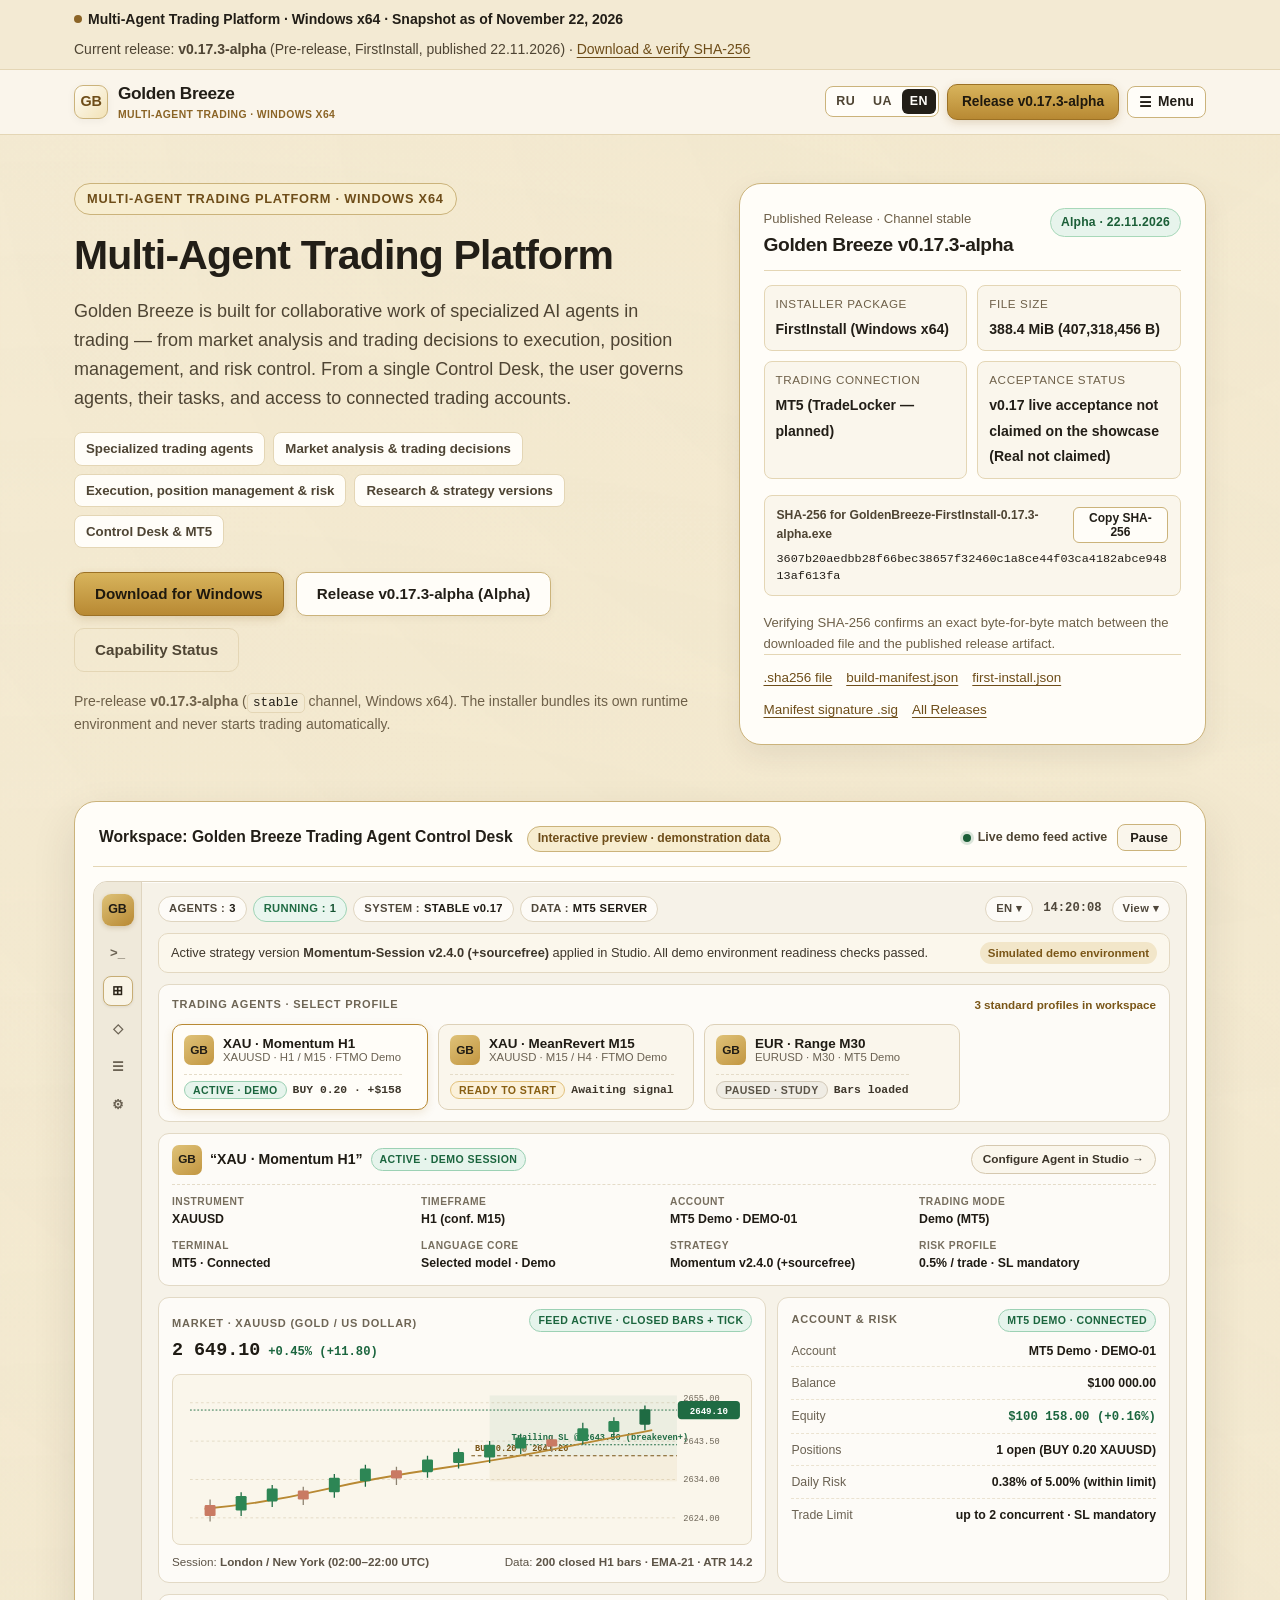
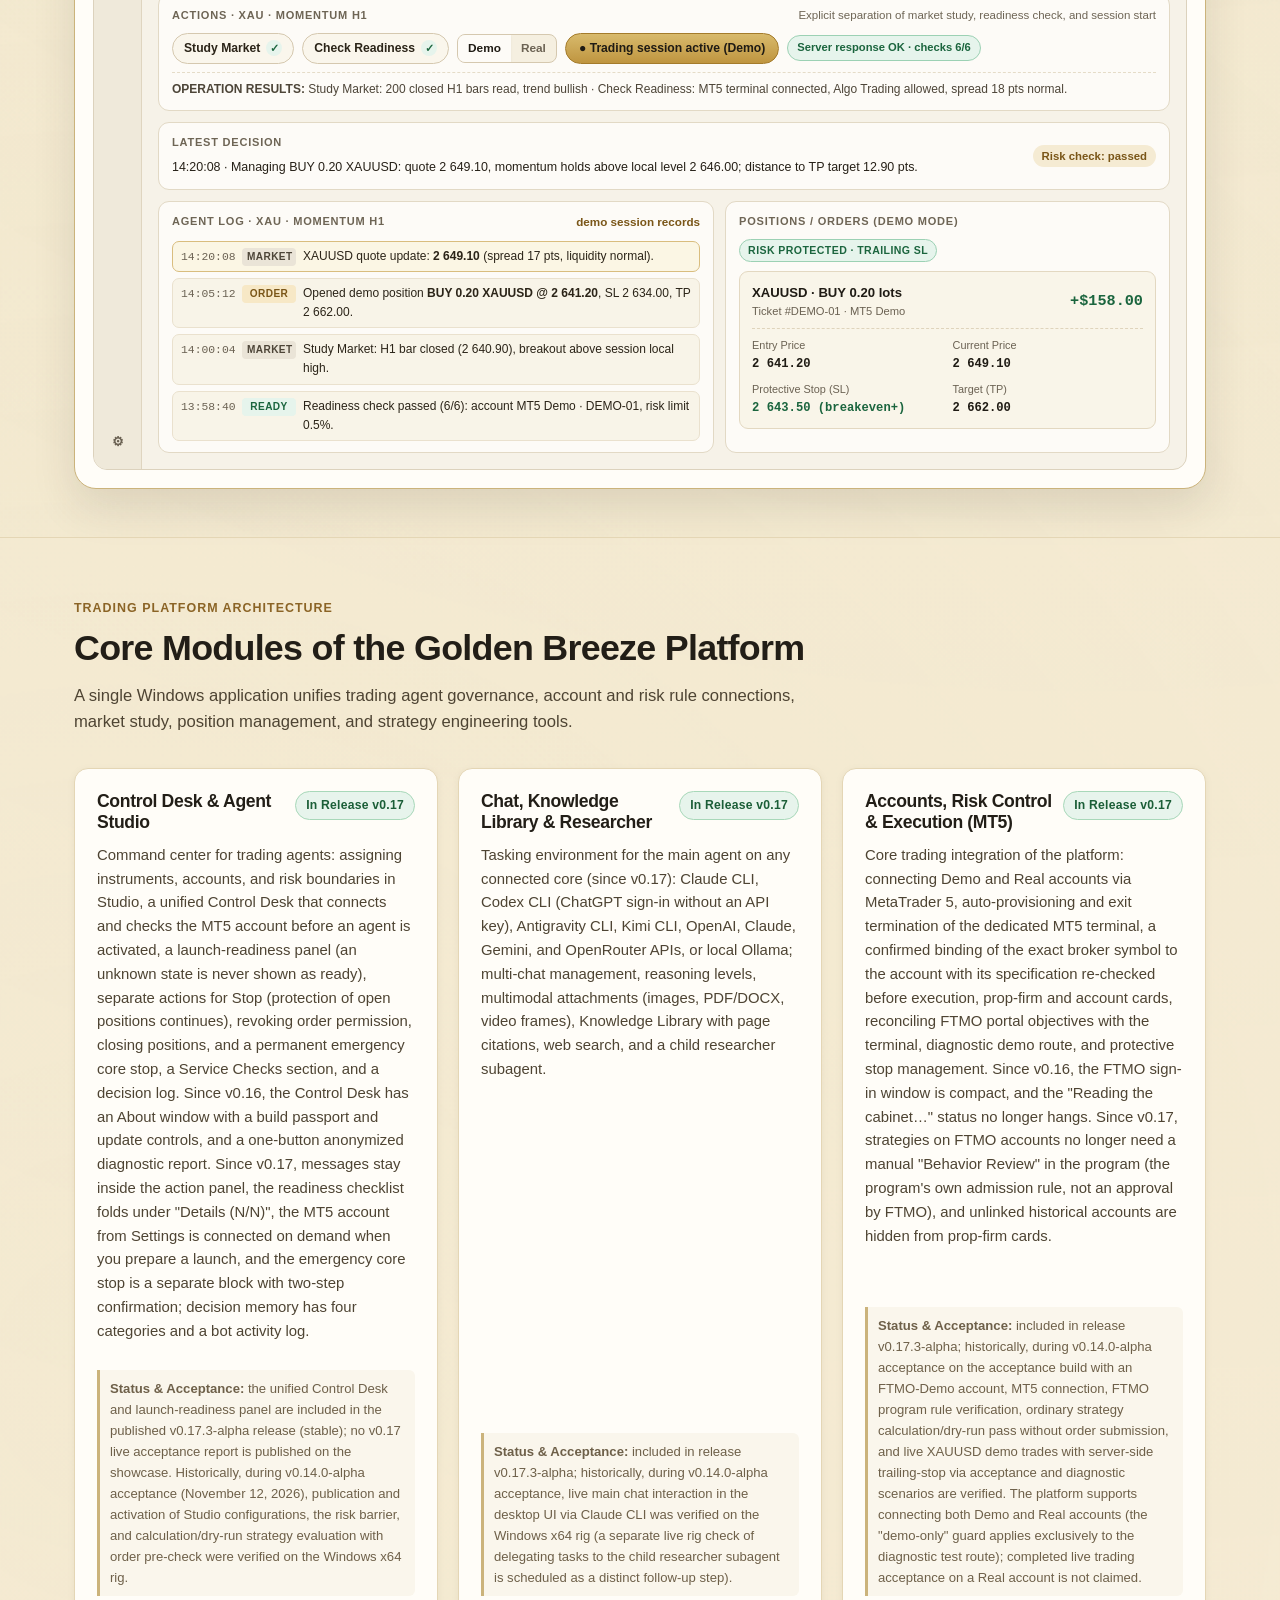
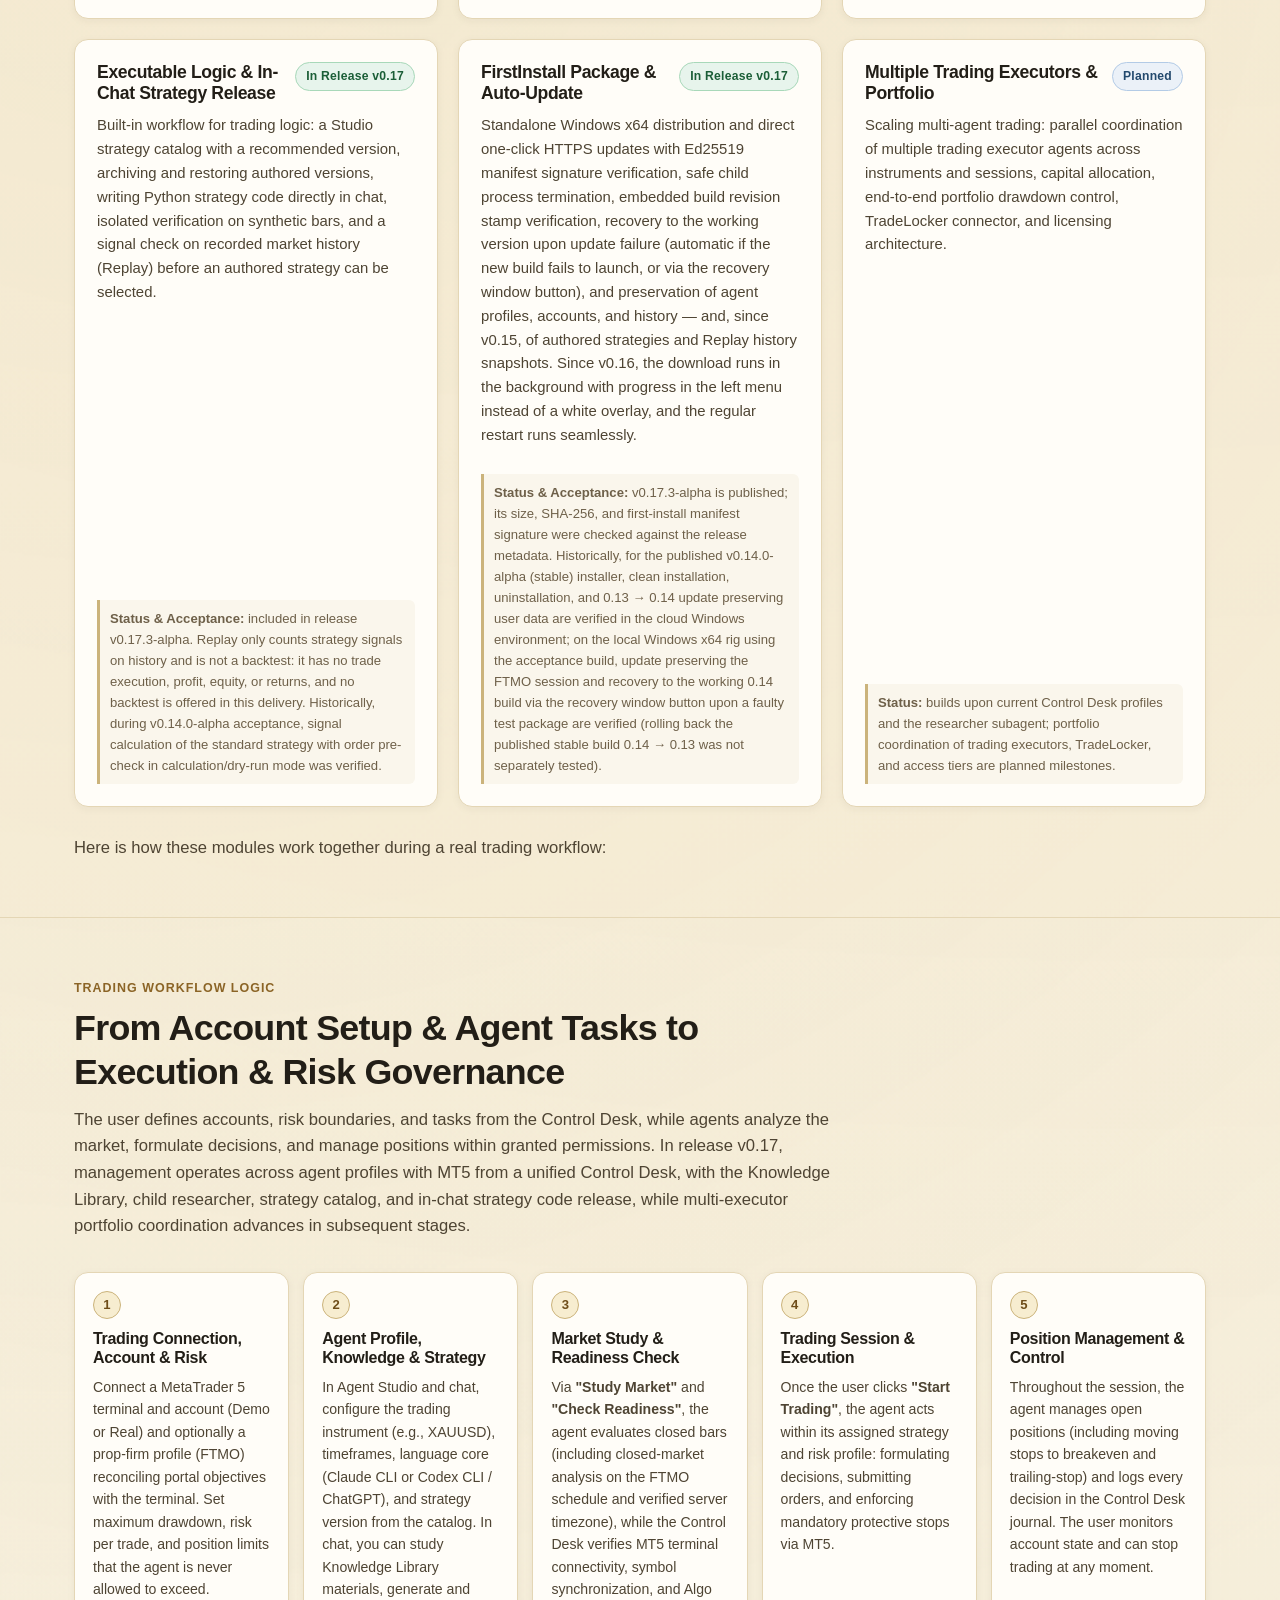
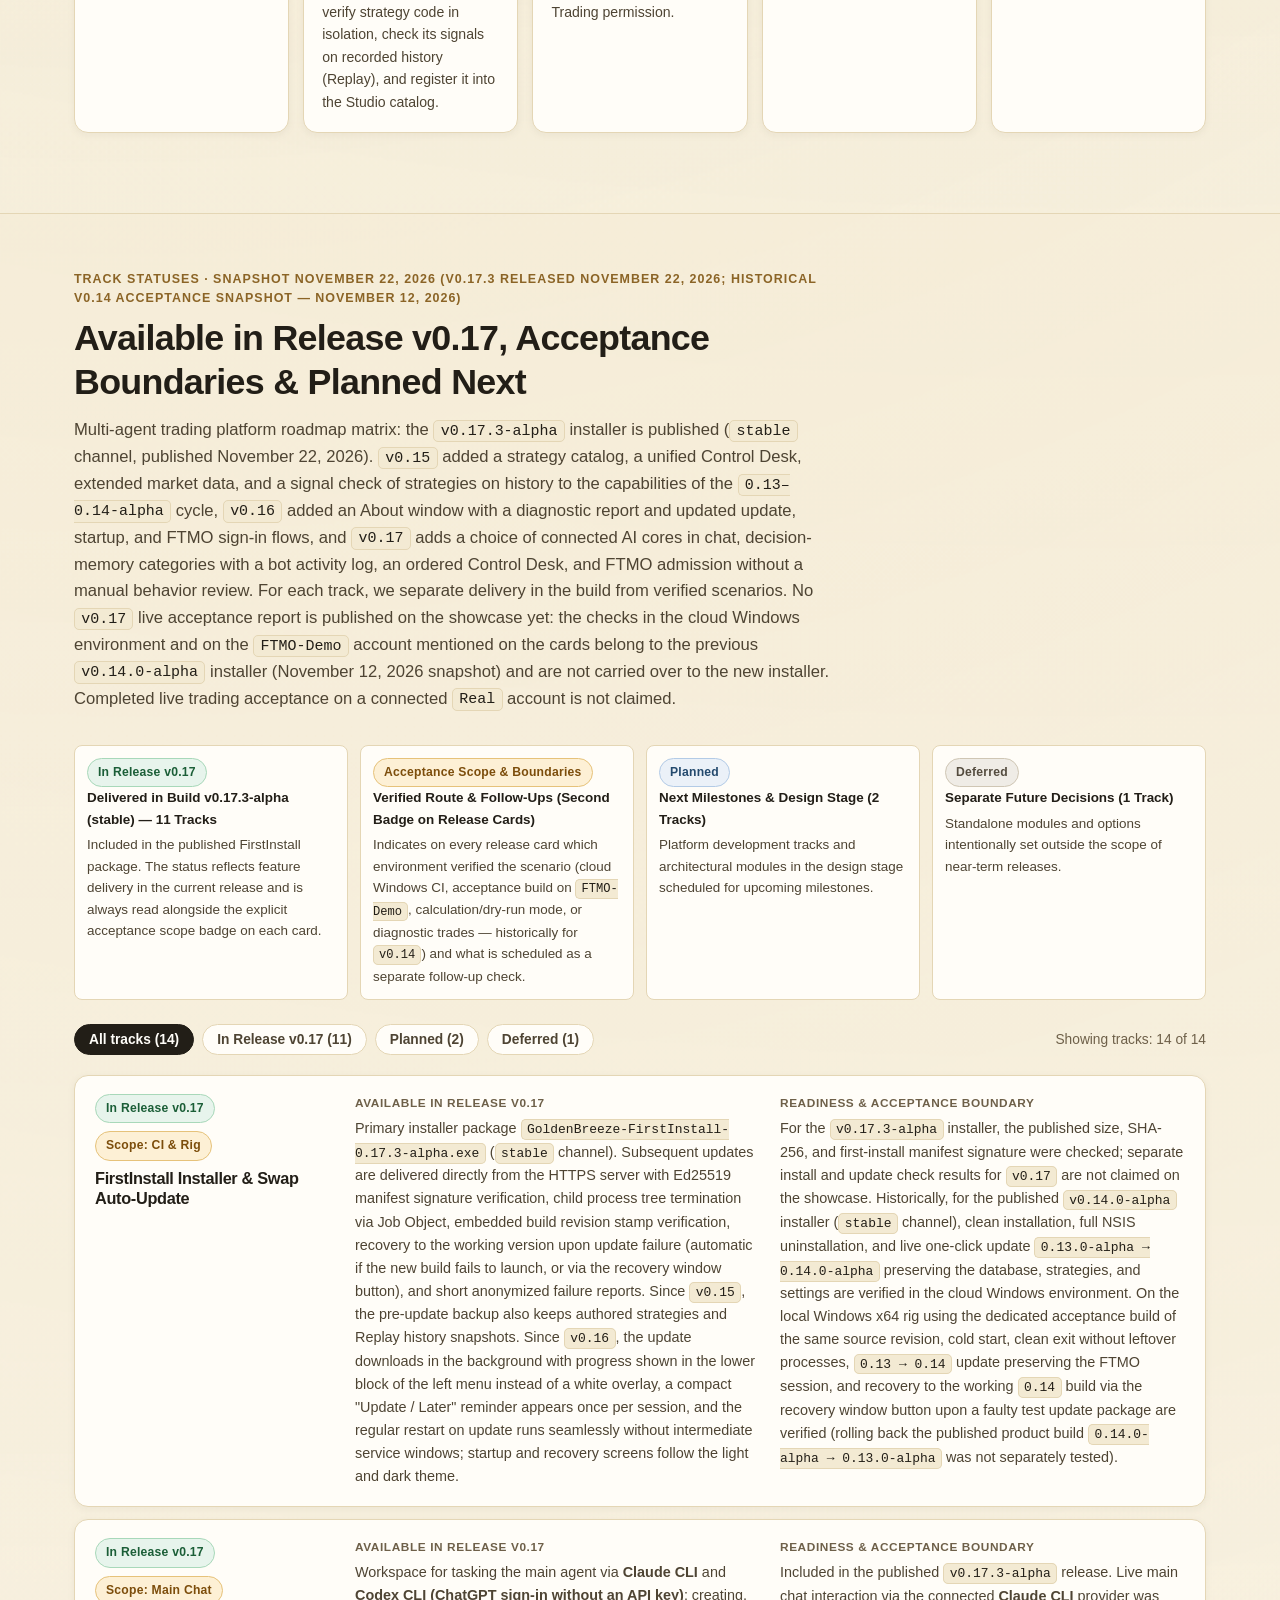
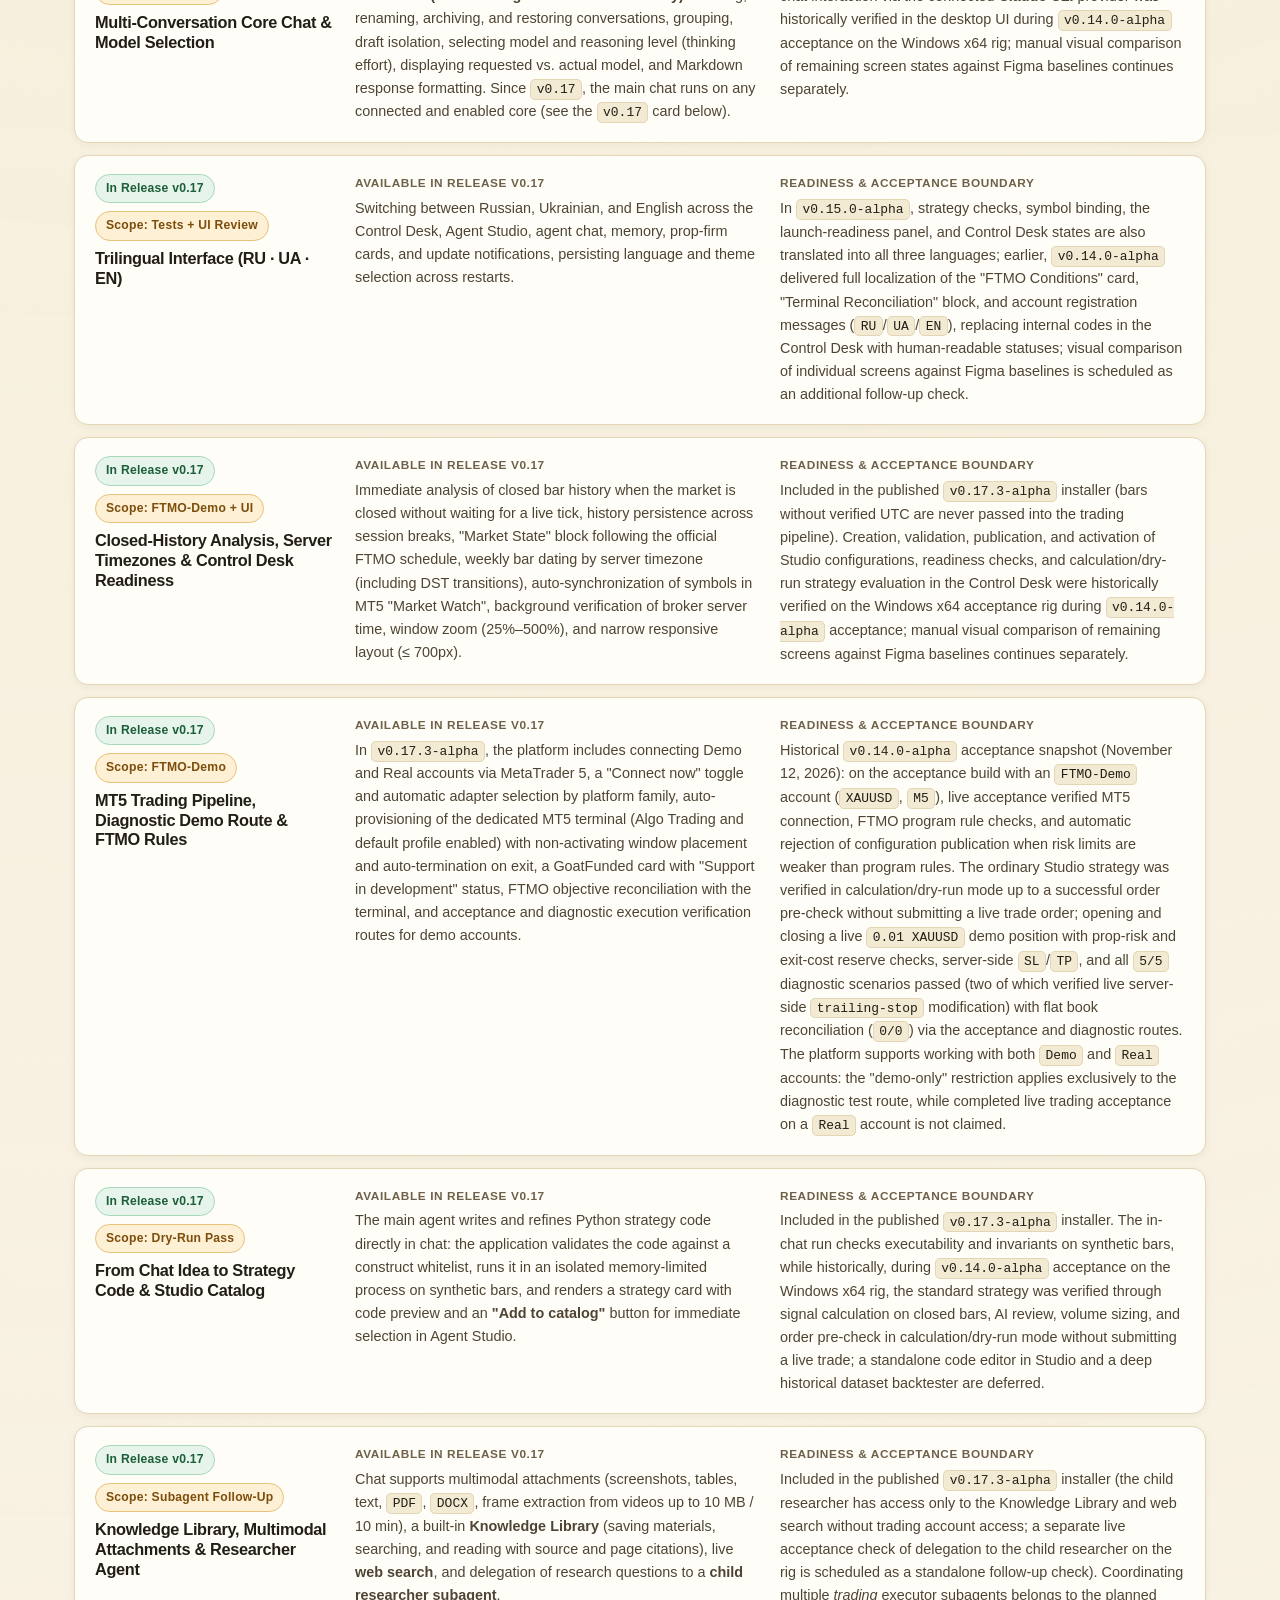
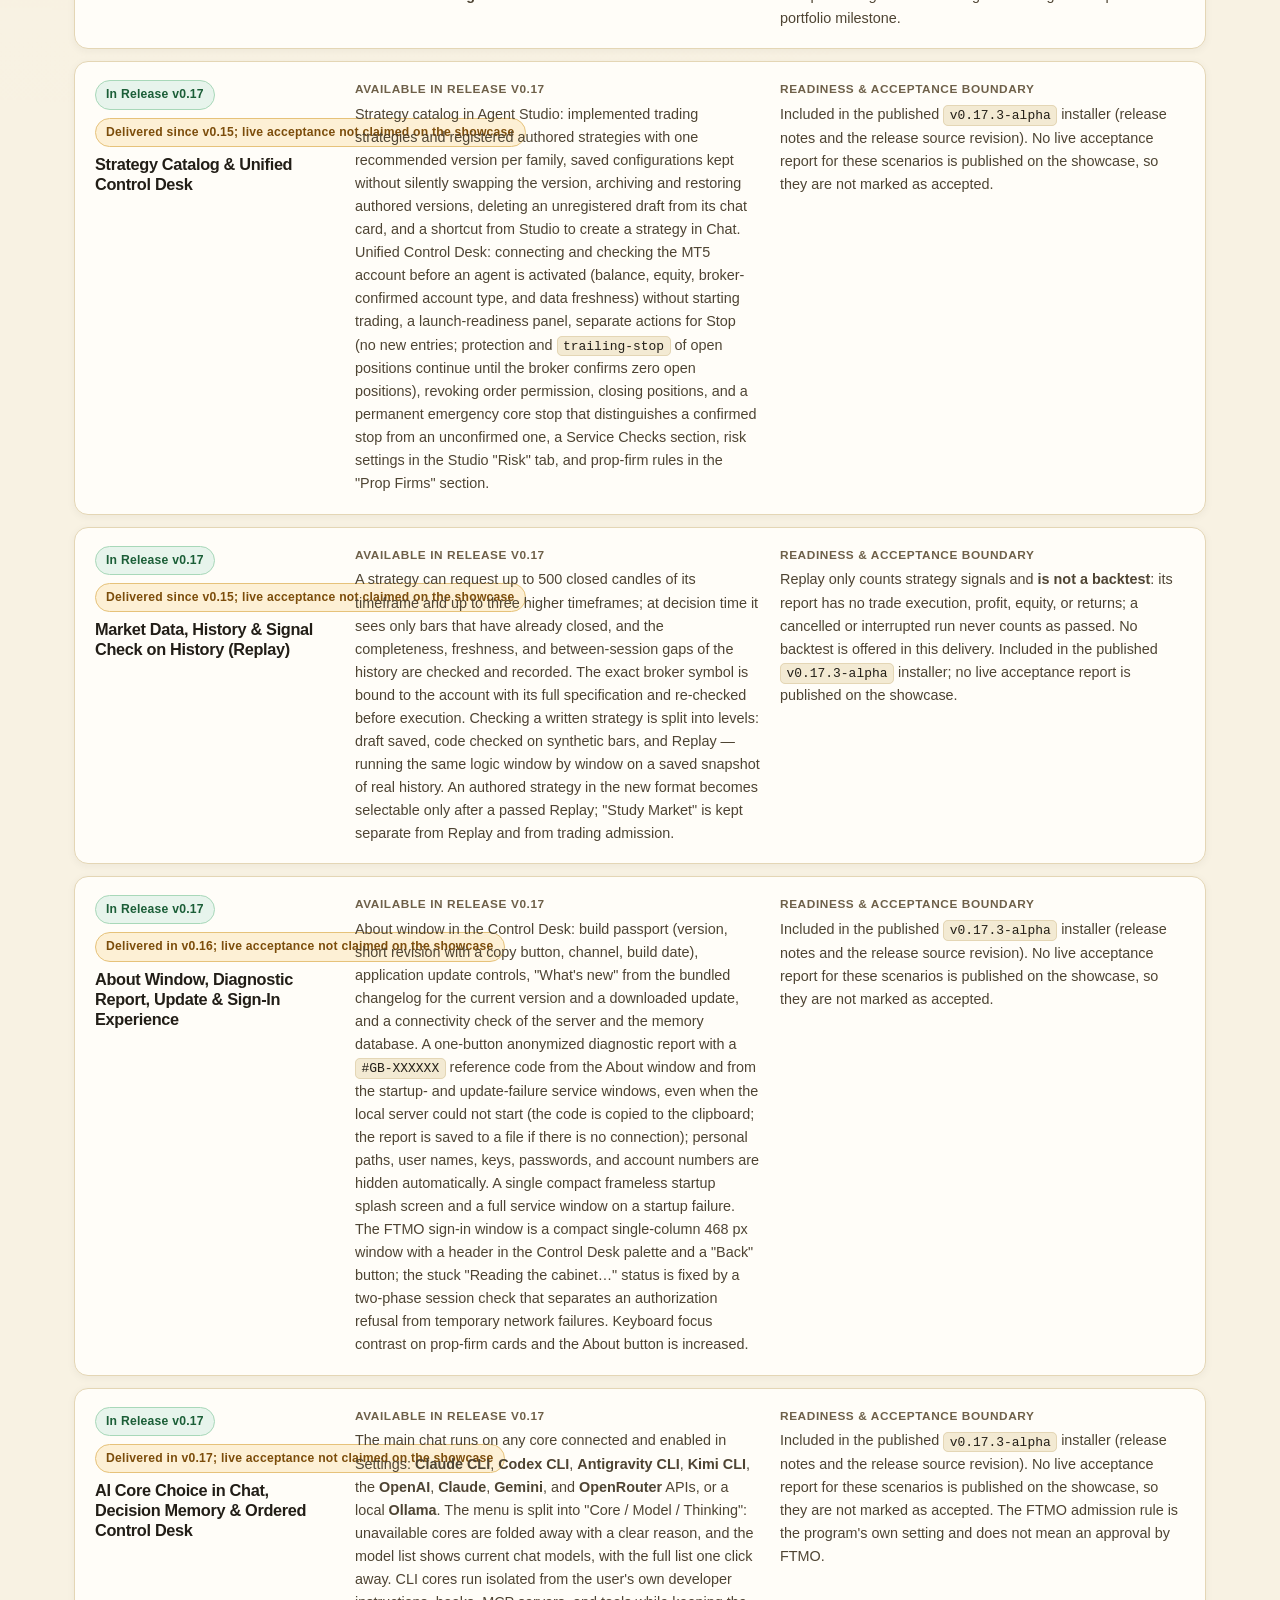
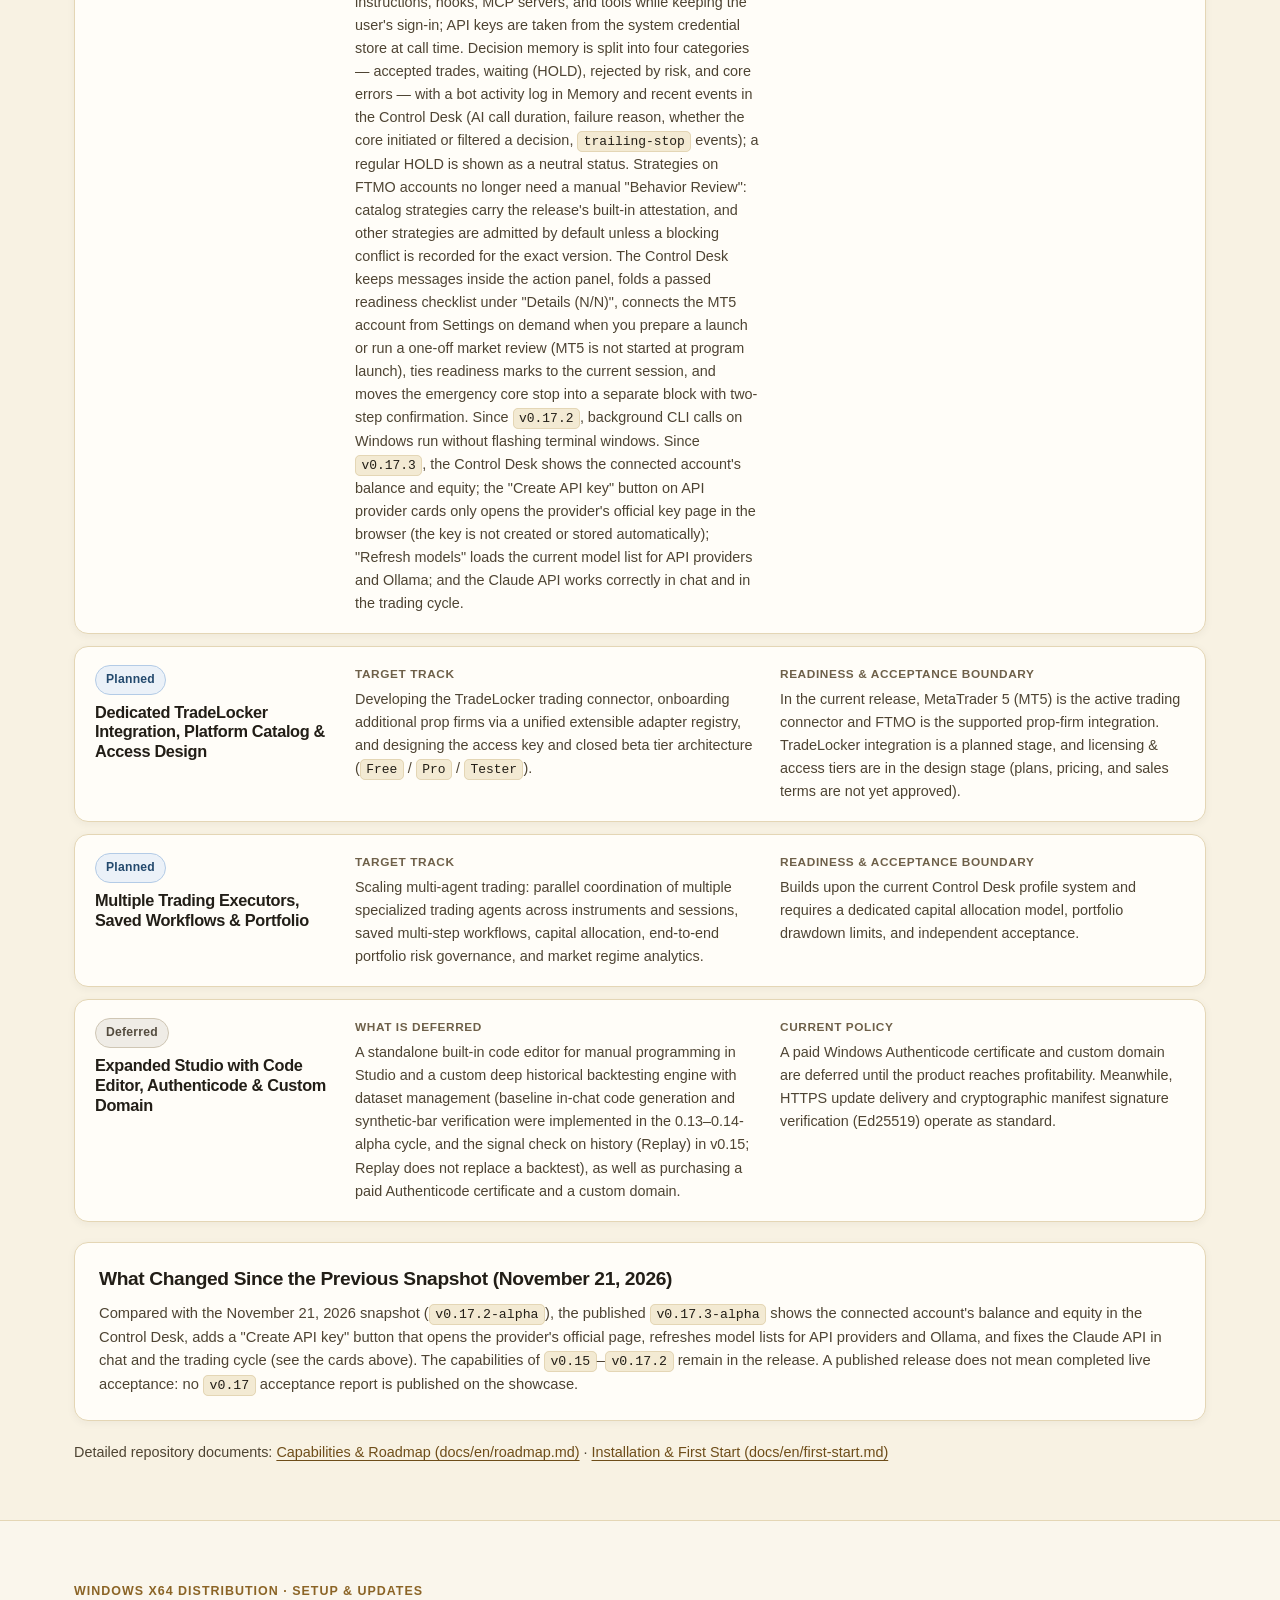
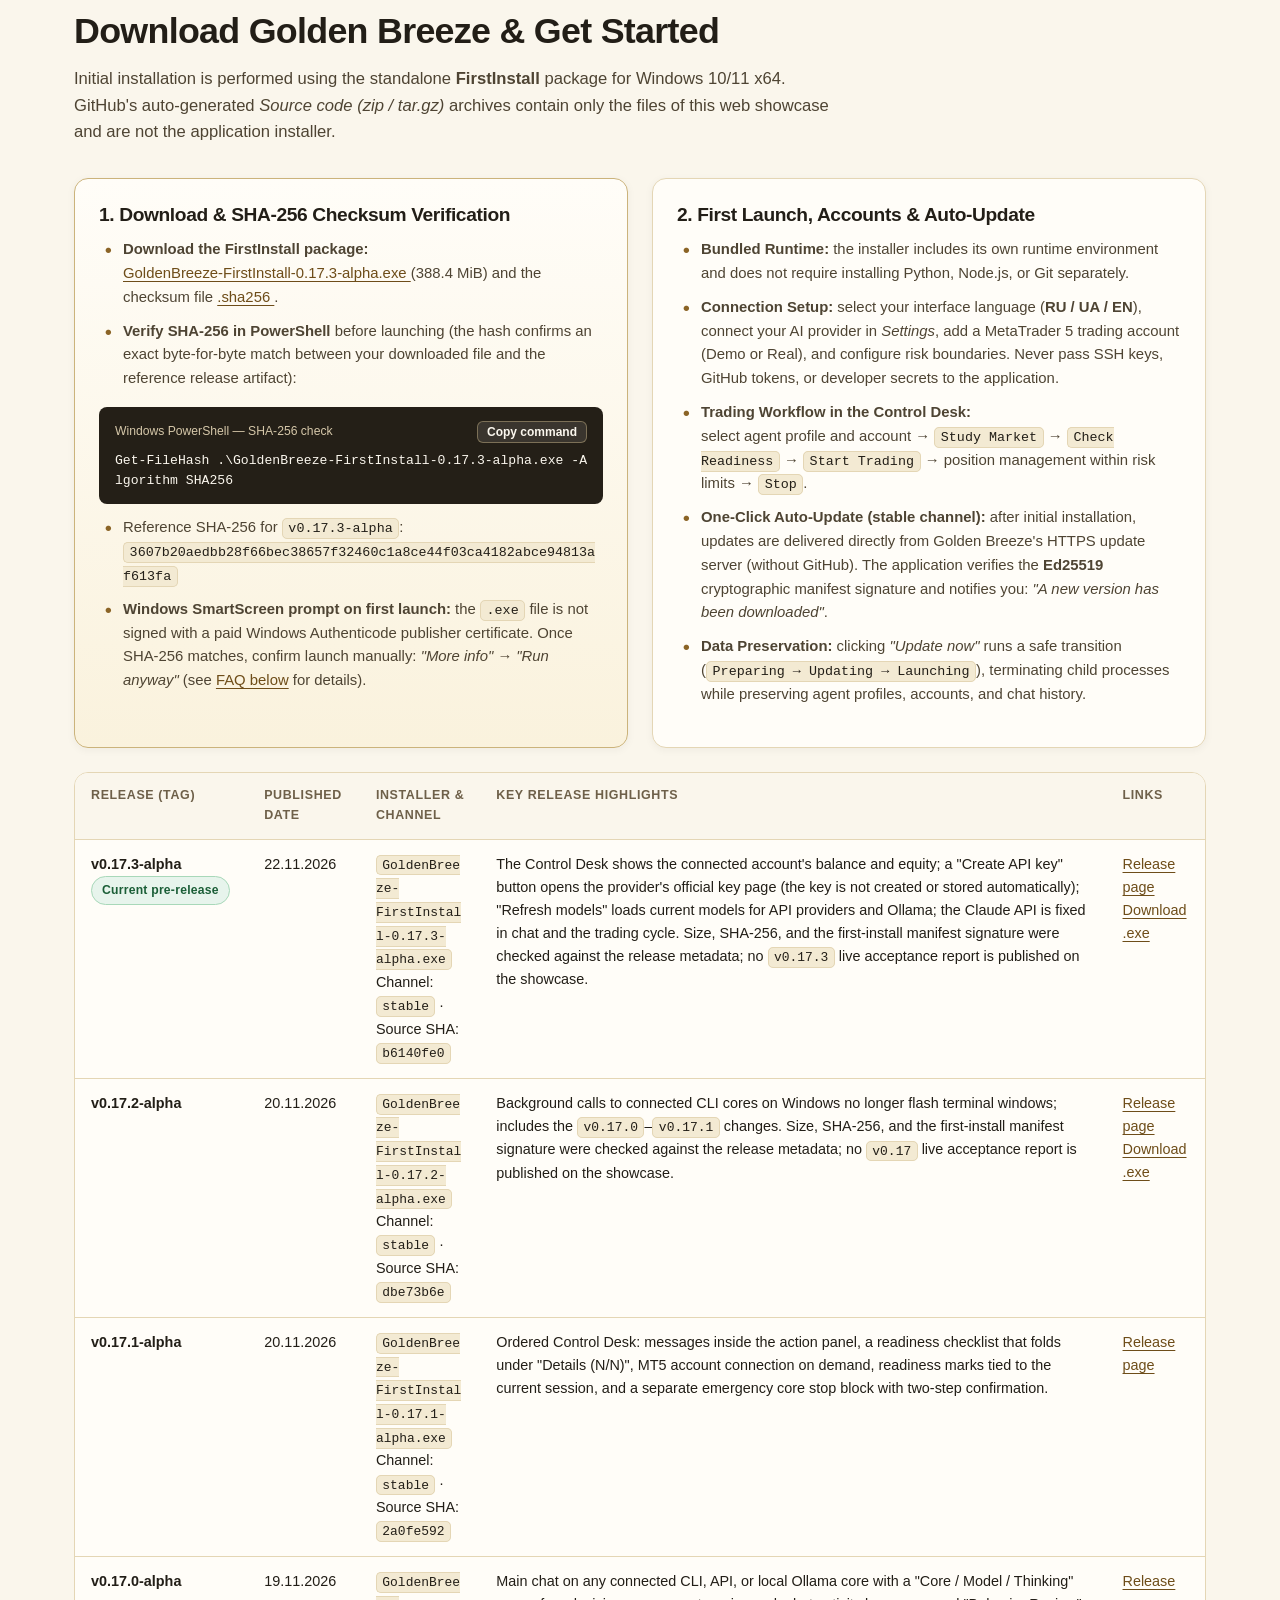
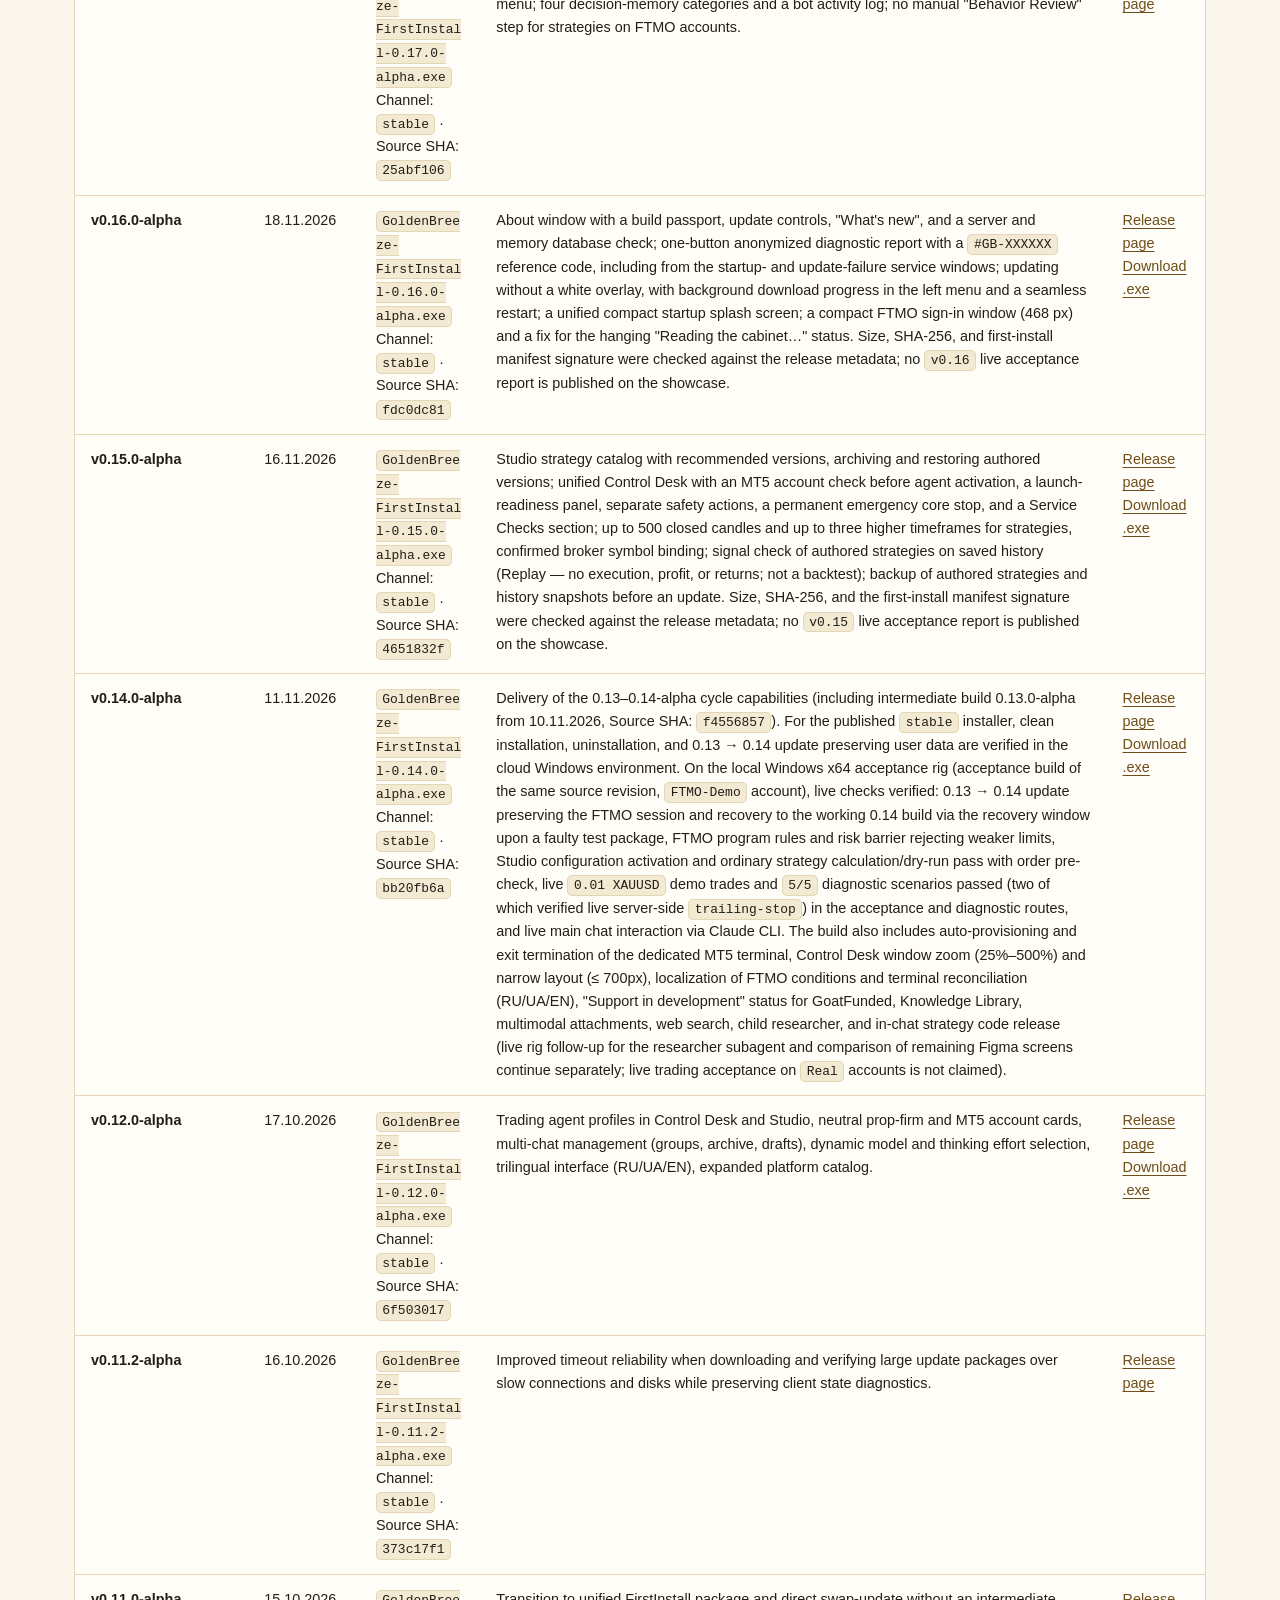
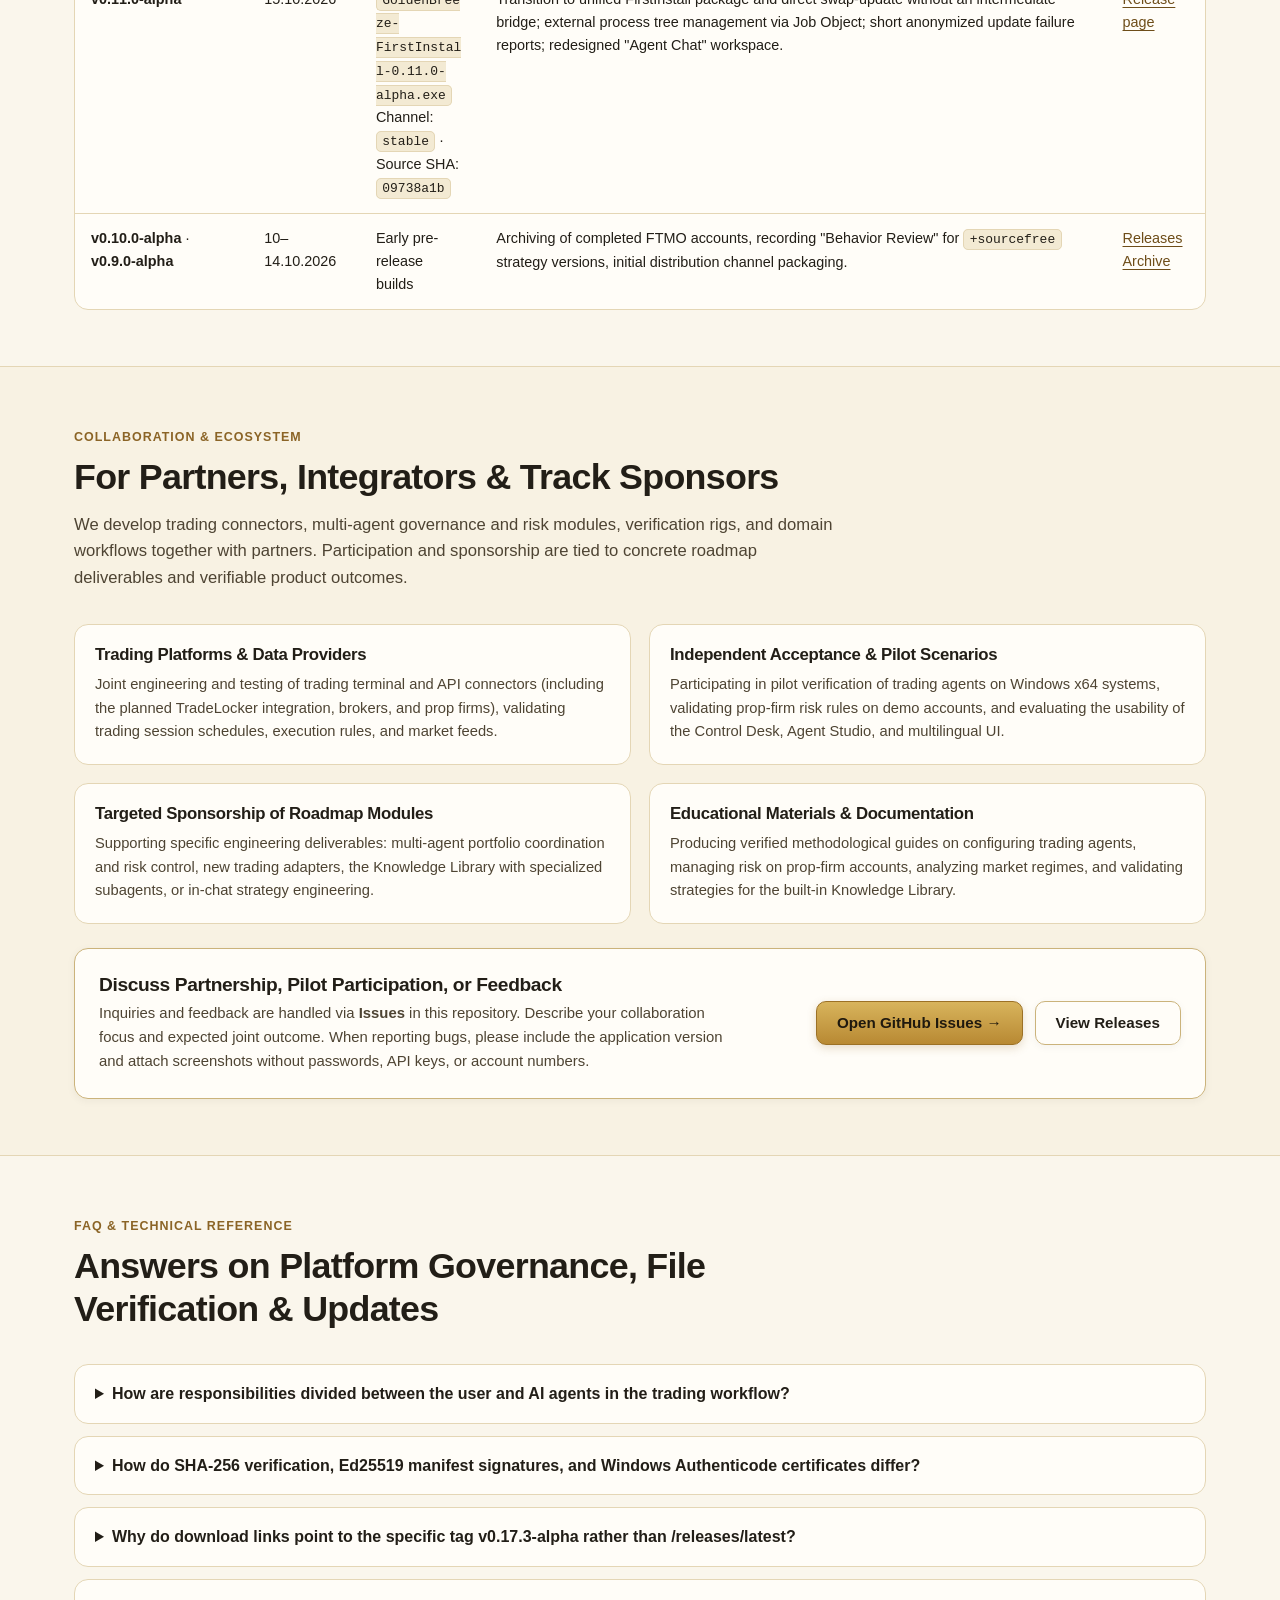
==== docs/en/index.html @ 80eae827 "docs: update multilingual showcase for v0.17.3-alpha Refresh installer facts and describe the shippe" ====
<!DOCTYPE html>
<html lang="en">
<head>
  <meta charset="utf-8">
  <meta name="viewport" content="width=device-width, initial-scale=1">
  <title>Golden Breeze — Multi-Agent Trading Platform</title>
  <meta name="description" content="Golden Breeze is a multi-agent trading platform for Windows x64: collaborative work of specialized AI agents from market analysis and trading decisions to execution, position management, and risk control under user governance.">
  <meta name="theme-color" content="#FAF6EC">
  <link rel="canonical" href="https://nikolaykazakovvs-ux.github.io/golden-breeze-releases/en/">
  <link rel="alternate" hreflang="ru" href="https://nikolaykazakovvs-ux.github.io/golden-breeze-releases/">
  <link rel="alternate" hreflang="uk" href="https://nikolaykazakovvs-ux.github.io/golden-breeze-releases/uk/">
  <link rel="alternate" hreflang="en" href="https://nikolaykazakovvs-ux.github.io/golden-breeze-releases/en/">
  <link rel="alternate" hreflang="x-default" href="https://nikolaykazakovvs-ux.github.io/golden-breeze-releases/">
  <link rel="icon" type="image/svg+xml" href="../assets/brand/favicon.svg">
  <link rel="stylesheet" href="../styles.css">
</head>
<body>
  <a class="skip-link" href="#main-content">Skip to main content</a>

  <!-- Current release banner -->
  <div class="access-banner" role="region" aria-label="Current release information">
    <div class="container access-banner__inner">
      <span class="access-banner__badge">
        <span class="access-banner__dot" aria-hidden="true"></span>
        Multi-Agent Trading Platform · Windows x64 · Snapshot as of November 22, 2026
      </span>
      <span>
        Current release: <strong>v0.17.3-alpha</strong> (Pre-release, FirstInstall, published 22.11.2026) · <a href="#download">Download &amp; verify SHA-256</a>
      </span>
    </div>
  </div>

  <!-- Header & Navigation -->
  <header class="site-header">
    <div class="container site-header__inner">
      <a class="brand-logo" href="#top" aria-label="Golden Breeze — back to top">
        <span class="brand-logo__mark" aria-hidden="true">GB</span>
        <span class="brand-logo__text">
          Golden Breeze
          <span class="brand-logo__meta">Multi-Agent Trading · Windows x64</span>
        </span>
      </a>

      <!-- Main section navigation -->
      <nav id="site-nav" class="site-nav" aria-label="Primary navigation">
        <ul class="site-nav__list">
          <li><a class="site-nav__link" href="#capabilities">Capabilities</a></li>
          <li><a class="site-nav__link" href="#user-journey">User Journey</a></li>
          <li><a class="site-nav__link" href="#roadmap">Status &amp; Roadmap</a></li>
          <li><a class="site-nav__link" href="#download">Download &amp; Start</a></li>
          <li><a class="site-nav__link" href="#partners">Partners</a></li>
        </ul>
      </nav>

      <!-- Persistent header actions (always visible outside the collapsible section menu) -->
      <div class="site-header__actions">
        <div class="lang-switch" role="group" aria-label="Page language switcher">
          <a
            class="lang-switch__link"
            href="../"
            lang="ru"
            hreflang="ru"
            aria-label="Switch to Russian version"
            data-lang-switch="ru"
          >RU</a>
          <a
            class="lang-switch__link"
            href="../uk/"
            lang="uk"
            hreflang="uk"
            aria-label="Switch to Ukrainian version"
            data-lang-switch="uk"
          >UA</a>
          <a
            class="lang-switch__link is-active"
            href="./"
            lang="en"
            hreflang="en"
            aria-current="page"
            aria-label="English version (current)"
            data-lang-switch="en"
          >EN</a>
        </div>

        <a
          class="btn btn--primary btn--sm header-release-btn"
          href="https://github.com/nikolaykazakovvs-ux/golden-breeze-releases/releases/tag/v0.17.3-alpha"
          aria-label="Release v0.17.3-alpha"
        >
          <span class="header-release-btn__full">Release v0.17.3-alpha</span>
          <span class="header-release-btn__short" aria-hidden="true">v0.17-alpha</span>
        </a>

        <button
          id="nav-toggle"
          class="nav-toggle"
          type="button"
          aria-expanded="false"
          aria-controls="site-nav"
          aria-label="Toggle section navigation menu"
        >
          <span class="nav-toggle__icon" aria-hidden="true">☰</span>
          <span class="nav-toggle__text">Menu</span>
        </button>
      </div>
    </div>
  </header>

  <main id="main-content">
    <!-- HERO -->
    <section id="top" class="hero" aria-labelledby="hero-title">
      <div class="container hero__grid">
        <div>
          <div class="hero__eyebrow">Multi-Agent Trading Platform · Windows x64</div>
          <h1 id="hero-title" class="hero__title">
            Multi-Agent Trading Platform
          </h1>
          <p class="hero__lead">
            Golden Breeze is built for collaborative work of specialized AI agents in trading — from market analysis and trading decisions to execution, position management, and risk control. From a single Control Desk, the user governs agents, their tasks, and access to connected trading accounts.
          </p>

          <div class="hero__Chips" aria-label="Key platform characteristics">
            <span class="chip">Specialized trading agents</span>
            <span class="chip">Market analysis &amp; trading decisions</span>
            <span class="chip">Execution, position management &amp; risk</span>
            <span class="chip">Research &amp; strategy versions</span>
            <span class="chip">Control Desk &amp; MT5</span>
          </div>

          <div class="hero__actions">
            <a
              class="btn btn--primary"
              href="https://github.com/nikolaykazakovvs-ux/golden-breeze-releases/releases/download/v0.17.3-alpha/GoldenBreeze-FirstInstall-0.17.3-alpha.exe"
            >
              Download for Windows
            </a>
            <a
              class="btn btn--secondary"
              href="https://github.com/nikolaykazakovvs-ux/golden-breeze-releases/releases/tag/v0.17.3-alpha"
            >
              Release v0.17.3-alpha (Alpha)
            </a>
            <a class="btn btn--ghost" href="#roadmap">
              Capability Status
            </a>
          </div>

          <p class="hero__note">
            Pre-release <strong>v0.17.3-alpha</strong> (<code>stable</code> channel, Windows x64). The installer bundles its own runtime environment and never starts trading automatically.
          </p>
        </div>

        <!-- Published release card -->
        <aside class="release-card" aria-labelledby="release-card-heading">
          <div class="release-card__header">
            <div>
              <p class="release-card__meta">Published Release · Channel stable</p>
              <h2 id="release-card-heading" class="release-card__title">Golden Breeze v0.17.3-alpha</h2>
            </div>
            <span class="badge badge--released">Alpha · 22.11.2026</span>
          </div>

          <div class="release-card__specs">
            <div class="spec-box">
              <span class="spec-box__label">Installer Package</span>
              <span class="spec-box__value">FirstInstall (Windows x64)</span>
            </div>
            <div class="spec-box">
              <span class="spec-box__label">File Size</span>
              <span class="spec-box__value">388.4 MiB (407,318,456 B)</span>
            </div>
            <div class="spec-box">
              <span class="spec-box__label">Trading Connection</span>
              <span class="spec-box__value">MT5 (TradeLocker — planned)</span>
            </div>
            <div class="spec-box">
              <span class="spec-box__label">Acceptance Status</span>
              <span class="spec-box__value">v0.17 live acceptance not claimed on the showcase (Real not claimed)</span>
            </div>
          </div>

          <div class="hash-box">
            <div class="hash-box__header">
              <span class="hash-box__label">SHA-256 for GoldenBreeze-FirstInstall-0.17.3-alpha.exe</span>
              <button class="copy-btn" type="button" data-copy-target="hero-sha256">
                Copy SHA-256
              </button>
            </div>
            <code id="hero-sha256" class="hash-box__code">3607b20aedbb28f66bec38657f32460c1a8ce44f03ca4182abce94813af613fa</code>
          </div>

          <p class="release-card__meta">
            Verifying SHA-256 confirms an exact byte-for-byte match between the downloaded file and the published release artifact.
          </p>

          <div class="release-card__links">
            <a href="https://github.com/nikolaykazakovvs-ux/golden-breeze-releases/releases/download/v0.17.3-alpha/GoldenBreeze-FirstInstall-0.17.3-alpha.exe.sha256">.sha256 file</a>
            <a href="https://github.com/nikolaykazakovvs-ux/golden-breeze-releases/releases/download/v0.17.3-alpha/build-manifest.json">build-manifest.json</a>
            <a href="https://github.com/nikolaykazakovvs-ux/golden-breeze-releases/releases/download/v0.17.3-alpha/first-install.json">first-install.json</a>
            <a href="https://github.com/nikolaykazakovvs-ux/golden-breeze-releases/releases/download/v0.17.3-alpha/first-install.json.sig">Manifest signature .sig</a>
            <a href="https://github.com/nikolaykazakovvs-ux/golden-breeze-releases/releases">All Releases</a>
          </div>
        </aside>
      </div>
    </section>

    <!-- UI SHOWCASE (INTERACTIVE CONTROL DESK PREVIEW WITH DEMO DATA) -->
    <section class="showcase" aria-labelledby="showcase-heading">
      <div class="container">
        <div class="showcase__frame">
          <div class="showcase__topbar">
            <div class="showcase__title-group">
              <div id="showcase-heading" class="showcase__title">
                <span>Workspace: Golden Breeze Trading Agent Control Desk</span>
              </div>
              <span class="showcase__caption-tag">
                Interactive preview · demonstration data
              </span>
            </div>
            <div class="showcase__controls">
              <span id="pult-anim-status" class="pult-demo__live-indicator" aria-live="polite">
                <span class="pult-demo__live-dot" aria-hidden="true"></span>
                <span id="pult-anim-status-text">Live demo feed active</span>
              </span>
              <button
                id="pult-anim-toggle"
                class="pult-demo__ctrl-btn"
                type="button"
                aria-pressed="false"
                aria-label="Pause or play the Control Desk demonstration animation"
              >
                Pause
              </button>
            </div>
          </div>

          <!-- Native Control Desk composition -->
          <div class="pult-demo" role="region" aria-label="Golden Breeze Control Desk demonstration layout">
            <!-- Left narrow navigation rail -->
            <aside class="pult-demo__rail" aria-hidden="true">
              <div class="pult-demo__rail-top">
                <div class="pult-demo__gb-logo">GB</div>
                <div class="pult-demo__rail-btn" title="Agent Chat">&gt;_</div>
                <div class="pult-demo__rail-btn pult-demo__rail-btn--active" title="Control Desk">⊞</div>
                <div class="pult-demo__rail-btn" title="Agent Studio">◇</div>
                <div class="pult-demo__rail-btn" title="Strategy Catalog">☰</div>
                <div class="pult-demo__rail-btn" title="Rules &amp; Accounts">⚙</div>
              </div>
              <div class="pult-demo__rail-bottom">
                <div class="pult-demo__rail-btn" title="Settings">⚙</div>
              </div>
            </aside>

            <!-- Main Control Desk canvas -->
            <div class="pult-demo__canvas">
              <!-- Top system status bar -->
              <div class="pult-demo__sysbar">
                <div class="pult-demo__sys-pills">
                  <span class="pult-sys-pill">AGENTS : <strong>3</strong></span>
                  <span class="pult-sys-pill pult-sys-pill--ok">RUNNING : <strong id="pult-sys-running">1</strong></span>
                  <span class="pult-sys-pill">SYSTEM : <strong>STABLE v0.17</strong></span>
                  <span class="pult-sys-pill">DATA : <strong>MT5 SERVER</strong></span>
                </div>
                <div class="pult-demo__sys-right">
                  <span class="pult-sys-pill">EN ▾</span>
                  <span id="pult-demo-clock" class="pult-demo__clock">14:20:05</span>
                  <span class="pult-sys-pill">View ▾</span>
                </div>
              </div>

              <!-- Active strategy notice bar -->
              <div class="pult-demo__notice-bar">
                <span id="pult-studio-banner">
                  Active strategy version <strong>Momentum-Session v2.4.0 (+sourcefree)</strong> applied in Studio. All demo environment readiness checks passed.
                </span>
                <span class="pult-demo__notice-meta">Simulated demo environment</span>
              </div>

              <!-- TRADING AGENTS block -->
              <div class="pult-demo__section-box">
                <div class="pult-demo__section-head">
                  <span class="pult-demo__section-label">TRADING AGENTS · SELECT PROFILE</span>
                  <span class="pult-demo__section-hint">3 standard profiles in workspace</span>
                </div>
                <div class="pult-demo__agents-grid" role="tablist" aria-label="Demonstration trading agent profiles">
                  <!-- Profile Card 1 -->
                  <button
                    type="button"
                    role="tab"
                    id="pult-tab-xau-h1"
                    class="pult-agent-card is-selected"
                    data-agent-profile="xau-h1"
                    aria-selected="true"
                  >
                    <div class="pult-agent-card__top">
                      <span class="pult-agent-card__avatar">GB</span>
                      <div class="pult-agent-card__titles">
                        <span class="pult-agent-card__name">XAU · Momentum H1</span>
                        <span class="pult-agent-card__sub">XAUUSD · H1 / M15 · FTMO Demo</span>
                      </div>
                    </div>
                    <div class="pult-agent-card__bottom">
                      <span class="pult-status-tag pult-status-tag--active">ACTIVE · DEMO</span>
                      <span class="pult-agent-card__metric" id="pult-card-metric-xau-h1">BUY 0.20 · +$144</span>
                    </div>
                  </button>

                  <!-- Profile Card 2 -->
                  <button
                    type="button"
                    role="tab"
                    id="pult-tab-xau-m15"
                    class="pult-agent-card"
                    data-agent-profile="xau-m15"
                    aria-selected="false"
                  >
                    <div class="pult-agent-card__top">
                      <span class="pult-agent-card__avatar">GB</span>
                      <div class="pult-agent-card__titles">
                        <span class="pult-agent-card__name">XAU · MeanRevert M15</span>
                        <span class="pult-agent-card__sub">XAUUSD · M15 / H4 · FTMO Demo</span>
                      </div>
                    </div>
                    <div class="pult-agent-card__bottom">
                      <span class="pult-status-tag pult-status-tag--ready">READY TO START</span>
                      <span class="pult-agent-card__metric">Awaiting signal</span>
                    </div>
                  </button>

                  <!-- Profile Card 3 -->
                  <button
                    type="button"
                    role="tab"
                    id="pult-tab-eur-m30"
                    class="pult-agent-card"
                    data-agent-profile="eur-m30"
                    aria-selected="false"
                  >
                    <div class="pult-agent-card__top">
                      <span class="pult-agent-card__avatar">GB</span>
                      <div class="pult-agent-card__titles">
                        <span class="pult-agent-card__name">EUR · Range M30</span>
                        <span class="pult-agent-card__sub">EURUSD · M30 · MT5 Demo</span>
                      </div>
                    </div>
                    <div class="pult-agent-card__bottom">
                      <span class="pult-status-tag pult-status-tag--paused">PAUSED · STUDY</span>
                      <span class="pult-agent-card__metric">Bars loaded</span>
                    </div>
                  </button>
                </div>
              </div>

              <!-- Selected agent passport -->
              <div class="pult-demo__section-box pult-demo__passport">
                <div class="pult-demo__passport-top">
                  <div class="pult-demo__passport-id">
                    <span class="pult-agent-card__avatar">GB</span>
                    <strong id="pult-active-name" class="pult-demo__passport-name">“XAU · Momentum H1”</strong>
                    <span id="pult-active-badge" class="pult-status-tag pult-status-tag--active">ACTIVE · DEMO SESSION</span>
                  </div>
                  <span class="pult-demo__studio-pill">Configure Agent in Studio →</span>
                </div>

                <div class="pult-demo__specs-row">
                  <div class="pult-spec-cell">
                    <span class="pult-spec-cell__label">INSTRUMENT</span>
                    <strong id="pult-spec-symbol" class="pult-spec-cell__val">XAUUSD</strong>
                  </div>
                  <div class="pult-spec-cell">
                    <span class="pult-spec-cell__label">TIMEFRAME</span>
                    <strong id="pult-spec-tf" class="pult-spec-cell__val">H1 (conf. M15)</strong>
                  </div>
                  <div class="pult-spec-cell">
                    <span class="pult-spec-cell__label">ACCOUNT</span>
                    <strong id="pult-spec-account" class="pult-spec-cell__val">MT5 Demo · DEMO-01</strong>
                  </div>
                  <div class="pult-spec-cell">
                    <span class="pult-spec-cell__label">TRADING MODE</span>
                    <strong id="pult-spec-contour" class="pult-spec-cell__val">Demo (MT5)</strong>
                  </div>
                  <div class="pult-spec-cell">
                    <span class="pult-spec-cell__label">TERMINAL</span>
                    <strong id="pult-spec-terminal" class="pult-spec-cell__val">MT5 · Connected</strong>
                  </div>
                  <div class="pult-spec-cell">
                    <span class="pult-spec-cell__label">LANGUAGE CORE</span>
                    <strong id="pult-spec-llm" class="pult-spec-cell__val">Selected model · Demo</strong>
                  </div>
                  <div class="pult-spec-cell">
                    <span class="pult-spec-cell__label">STRATEGY</span>
                    <strong id="pult-spec-strategy" class="pult-spec-cell__val">Momentum v2.4.0 (+sourcefree)</strong>
                  </div>
                  <div class="pult-spec-cell">
                    <span class="pult-spec-cell__label">RISK PROFILE</span>
                    <strong id="pult-spec-risk" class="pult-spec-cell__val">0.5% / trade · SL mandatory</strong>
                  </div>
                </div>
              </div>

              <!-- Middle row: MARKET + ACCOUNT & RISK -->
              <div class="pult-demo__mid-grid">
                <!-- MARKET panel -->
                <div class="pult-demo__section-box pult-demo__market-box">
                  <div class="pult-demo__market-head">
                    <div class="pult-demo__market-title">
                      <span class="pult-demo__section-label" id="pult-market-label">MARKET · XAUUSD (GOLD / US DOLLAR)</span>
                      <div class="pult-demo__quote-row">
                        <strong id="pult-market-price" class="pult-demo__price">2 648.40</strong>
                        <span id="pult-market-delta" class="pult-demo__delta pult-demo__delta--up">+0.42% (+11.10)</span>
                      </div>
                    </div>
                    <span id="pult-market-state" class="pult-status-tag pult-status-tag--active">FEED ACTIVE · CLOSED BARS + TICK</span>
                  </div>

                  <!-- Inline SVG price chart with candlesticks, EMA, entry, and protective stop -->
                  <div class="pult-demo__chart-wrap">
                    <svg
                      id="pult-chart-svg"
                      class="pult-demo__chart-svg"
                      viewBox="0 0 620 176"
                      role="img"
                      aria-label="Demonstration price chart showing closed bars, EMA-21 line, entry level, and protective stop-loss"
                    >
                      <!-- Horizontal grid -->
                      <line x1="12" y1="26" x2="545" y2="26" stroke="#E4DAC4" stroke-dasharray="3 3" />
                      <line x1="12" y1="68" x2="545" y2="68" stroke="#E4DAC4" stroke-dasharray="3 3" />
                      <line x1="12" y1="110" x2="545" y2="110" stroke="#E4DAC4" stroke-dasharray="3 3" />
                      <line x1="12" y1="152" x2="545" y2="152" stroke="#E4DAC4" stroke-dasharray="3 3" />

                      <!-- Take-profit and protective stop bands -->
                      <rect id="pult-chart-tp-band" x="340" y="18" width="205" height="66" fill="rgba(31, 107, 67, 0.06)" />
                      <rect id="pult-chart-sl-band" x="340" y="84" width="205" height="28" fill="rgba(184, 137, 51, 0.08)" />

                      <!-- BUY entry level -->
                      <line id="pult-chart-entry-line" x1="320" y1="84" x2="545" y2="84" stroke="#7A5618" stroke-width="1.2" stroke-dasharray="4 3" />
                      <text id="pult-chart-entry-text" x="324" y="79" fill="#7A5618" font-size="9.5" font-family="Consolas, monospace" font-weight="600">BUY 0.20 @ 2641.20</text>

                      <!-- Protective stop level (Trailing SL) -->
                      <line id="pult-chart-sl-line" x1="360" y1="72" x2="545" y2="72" stroke="#1F6B43" stroke-width="1.2" stroke-dasharray="2 2" />
                      <text id="pult-chart-sl-text" x="364" y="67" fill="#1F6B43" font-size="9.5" font-family="Consolas, monospace" font-weight="600">Trailing SL @ 2643.50 (breakeven+)</text>

                      <!-- Smooth EMA-21 curve -->
                      <path
                        id="pult-chart-ema"
                        d="M 28 142 Q 95 136, 155 122 T 285 98 T 415 76 T 518 56"
                        fill="none"
                        stroke="#B88933"
                        stroke-width="2"
                      />

                      <!-- Candlesticks -->
                      <g id="pult-chart-candles">
                        <line x1="34" y1="132" x2="34" y2="156" stroke="#8C8270" stroke-width="1.4" />
                        <rect x="28" y="138" width="12" height="12" rx="1.5" fill="#C97A63" />
                        <line x1="68" y1="124" x2="68" y2="150" stroke="#1F6B43" stroke-width="1.4" />
                        <rect x="62" y="128" width="12" height="16" rx="1.5" fill="#2D8655" />
                        <line x1="102" y1="116" x2="102" y2="140" stroke="#1F6B43" stroke-width="1.4" />
                        <rect x="96" y="120" width="12" height="14" rx="1.5" fill="#2D8655" />
                        <line x1="136" y1="118" x2="136" y2="138" stroke="#8C8270" stroke-width="1.4" />
                        <rect x="130" y="122" width="12" height="10" rx="1.5" fill="#C97A63" />
                        <line x1="170" y1="104" x2="170" y2="130" stroke="#1F6B43" stroke-width="1.4" />
                        <rect x="164" y="108" width="12" height="16" rx="1.5" fill="#2D8655" />
                        <line x1="204" y1="94" x2="204" y2="118" stroke="#1F6B43" stroke-width="1.4" />
                        <rect x="198" y="98" width="12" height="14" rx="1.5" fill="#2D8655" />
                        <line x1="238" y1="96" x2="238" y2="116" stroke="#8C8270" stroke-width="1.4" />
                        <rect x="232" y="100" width="12" height="9" rx="1.5" fill="#C97A63" />
                        <line x1="272" y1="84" x2="272" y2="108" stroke="#1F6B43" stroke-width="1.4" />
                        <rect x="266" y="88" width="12" height="14" rx="1.5" fill="#2D8655" />
                        <line x1="306" y1="76" x2="306" y2="98" stroke="#1F6B43" stroke-width="1.4" />
                        <rect x="300" y="80" width="12" height="12" rx="1.5" fill="#2D8655" />
                        <line x1="340" y1="68" x2="340" y2="92" stroke="#1F6B43" stroke-width="1.4" />
                        <rect x="334" y="72" width="12" height="14" rx="1.5" fill="#2D8655" />
                        <line x1="374" y1="60" x2="374" y2="82" stroke="#1F6B43" stroke-width="1.4" />
                        <rect x="368" y="64" width="12" height="12" rx="1.5" fill="#2D8655" />
                        <line x1="408" y1="62" x2="408" y2="80" stroke="#8C8270" stroke-width="1.4" />
                        <rect x="402" y="66" width="12" height="8" rx="1.5" fill="#C97A63" />
                        <line x1="442" y1="48" x2="442" y2="72" stroke="#1F6B43" stroke-width="1.4" />
                        <rect x="436" y="54" width="12" height="14" rx="1.5" fill="#2D8655" />
                        <line x1="476" y1="42" x2="476" y2="64" stroke="#1F6B43" stroke-width="1.4" />
                        <rect x="470" y="46" width="12" height="12" rx="1.5" fill="#2D8655" />
                        <line id="pult-live-wick" x1="510" y1="32" x2="510" y2="56" stroke="#1F6B43" stroke-width="1.6" />
                        <rect id="pult-live-body" x="504" y="36" width="12" height="14" rx="1.5" fill="#1F6B43" />
                      </g>

                      <!-- Current demo price line and right tag -->
                      <line id="pult-price-line" x1="12" y1="38" x2="545" y2="38" stroke="#1F6B43" stroke-width="1" stroke-dasharray="2 2" />
                      <rect id="pult-price-tag-bg" x="546" y="28" width="68" height="20" rx="4" fill="#1F6B43" />
                      <text id="pult-price-tag-txt" x="580" y="42" fill="#FFFFFF" font-size="10" font-family="Consolas, monospace" font-weight="700" text-anchor="middle">2648.40</text>

                      <!-- Price scale on the right -->
                      <text x="552" y="24" fill="#6E6658" font-size="9.5" font-family="Consolas, monospace">2655.00</text>
                      <text x="552" y="71" fill="#6E6658" font-size="9.5" font-family="Consolas, monospace">2643.50</text>
                      <text x="552" y="113" fill="#6E6658" font-size="9.5" font-family="Consolas, monospace">2634.00</text>
                      <text x="552" y="155" fill="#6E6658" font-size="9.5" font-family="Consolas, monospace">2624.00</text>
                    </svg>
                  </div>

                  <div class="pult-demo__market-foot">
                    <span id="pult-market-session">Session: <strong>London / New York (02:00–22:00 UTC)</strong></span>
                    <span id="pult-market-bars">Data: <strong>200 closed H1 bars · EMA-21 · ATR 14.2</strong></span>
                  </div>
                </div>

                <!-- ACCOUNT & RISK panel -->
                <div class="pult-demo__section-box pult-demo__account-box">
                  <div class="pult-demo__account-head">
                    <span class="pult-demo__section-label">ACCOUNT &amp; RISK</span>
                    <span id="pult-acc-status" class="pult-status-tag pult-status-tag--active">MT5 DEMO · CONNECTED</span>
                  </div>

                  <dl class="pult-demo__acc-list">
                    <div class="pult-demo__acc-row">
                      <dt>Account</dt>
                      <dd id="pult-acc-id">MT5 Demo · DEMO-01</dd>
                    </div>
                    <div class="pult-demo__acc-row">
                      <dt>Balance</dt>
                      <dd id="pult-acc-balance">$100 000.00</dd>
                    </div>
                    <div class="pult-demo__acc-row">
                      <dt>Equity</dt>
                      <dd id="pult-acc-equity" class="pult-demo__acc-val--up">$100 144.00 (+0.14%)</dd>
                    </div>
                    <div class="pult-demo__acc-row">
                      <dt>Positions</dt>
                      <dd id="pult-acc-pos">1 open (BUY 0.20 XAUUSD)</dd>
                    </div>
                    <div class="pult-demo__acc-row">
                      <dt>Daily Risk</dt>
                      <dd id="pult-acc-dd">0.38% of 5.00% (within limit)</dd>
                    </div>
                    <div class="pult-demo__acc-row">
                      <dt>Trade Limit</dt>
                      <dd id="pult-acc-limit">up to 2 concurrent · SL mandatory</dd>
                    </div>
                  </dl>
                </div>
              </div>

              <!-- ACTIONS panel -->
              <div class="pult-demo__section-box pult-demo__actions-box">
                <div class="pult-demo__actions-head">
                  <span id="pult-actions-title" class="pult-demo__section-label">ACTIONS · XAU · MOMENTUM H1</span>
                  <span class="pult-demo__actions-hint">Explicit separation of market study, readiness check, and session start</span>
                </div>

                <div class="pult-demo__actions-bar">
                  <div class="pult-action-pill pult-action-pill--done">
                    <span>Study Market</span>
                    <span class="pult-action-check" aria-hidden="true">✓</span>
                  </div>
                  <div class="pult-action-pill pult-action-pill--done">
                    <span>Check Readiness</span>
                    <span class="pult-action-check" aria-hidden="true">✓</span>
                  </div>
                  <div class="pult-mode-switch" aria-label="Account mode: Demo selected">
                    <span class="pult-mode-switch__item is-active">Demo</span>
                    <span class="pult-mode-switch__item">Real</span>
                  </div>
                  <div id="pult-run-state-pill" class="pult-run-pill pult-run-pill--running">
                    <span>● Trading session active (Demo)</span>
                  </div>
                  <span class="pult-server-ok">Server response OK · checks 6/6</span>
                </div>

                <div class="pult-demo__ops-summary" id="pult-ops-summary">
                  <strong>OPERATION RESULTS:</strong> Study Market: 200 closed H1 bars read, trend bullish · Check Readiness: MT5 terminal connected, Algo Trading allowed, spread 18 pts normal.
                </div>
              </div>

              <!-- LATEST DECISION bar -->
              <div class="pult-demo__section-box pult-demo__decision-bar">
                <div class="pult-demo__decision-content">
                  <span class="pult-demo__section-label">LATEST DECISION</span>
                  <p id="pult-decision-text" class="pult-demo__decision-text">
                    14:20:05 · Holding BUY 0.20 XAUUSD (entry 2 641.20): H1 closed above EMA-21 (2 641.80), protective stop moved to +2.30 pts (2 643.50, trailing-stop active).
                  </p>
                </div>
                <span class="pult-demo__decision-tag">Risk check: passed</span>
              </div>

              <!-- Bottom row: AGENT LOG + POSITIONS / ORDERS -->
              <div class="pult-demo__bottom-grid">
                <!-- Agent Log -->
                <div class="pult-demo__section-box">
                  <div class="pult-demo__subhead">
                    <span id="pult-log-title" class="pult-demo__section-label">AGENT LOG · XAU · MOMENTUM H1</span>
                    <span class="pult-demo__sublink">demo session records</span>
                  </div>
                  <ul id="pult-log-list" class="pult-demo__log-list" aria-live="off">
                    <li class="pult-log-item is-fresh">
                      <span class="pult-log-item__time">14:20:05</span>
                      <span class="pult-log-item__badge pult-log-item__badge--sl">STOP</span>
                      <span class="pult-log-item__msg">Trailing-stop moved to <strong>2 643.50</strong> (+2.30 pts above entry price).</span>
                    </li>
                    <li class="pult-log-item">
                      <span class="pult-log-item__time">14:05:12</span>
                      <span class="pult-log-item__badge pult-log-item__badge--exec">ORDER</span>
                      <span class="pult-log-item__msg">Opened demo position <strong>BUY 0.20 XAUUSD @ 2 641.20</strong>, SL 2 634.00, TP 2 662.00.</span>
                    </li>
                    <li class="pult-log-item">
                      <span class="pult-log-item__time">14:00:04</span>
                      <span class="pult-log-item__badge pult-log-item__badge--mkt">MARKET</span>
                      <span class="pult-log-item__msg">Study Market: H1 bar closed (2 640.90), breakout above session local high.</span>
                    </li>
                    <li class="pult-log-item">
                      <span class="pult-log-item__time">13:58:40</span>
                      <span class="pult-log-item__badge pult-log-item__badge--ok">READY</span>
                      <span class="pult-log-item__msg">Readiness check passed (6/6): account MT5 Demo · DEMO-01, risk limit 0.5%.</span>
                    </li>
                  </ul>
                </div>

                <!-- Positions / Orders -->
                <div class="pult-demo__section-box">
                  <div class="pult-demo__subhead">
                    <span class="pult-demo__section-label">POSITIONS / ORDERS (DEMO MODE)</span>
                    <span id="pult-pos-badge" class="pult-status-tag pult-status-tag--active">Risk protected · Trailing SL</span>
                  </div>

                  <div id="pult-pos-card" class="pult-demo__pos-card">
                    <div class="pult-demo__pos-top">
                      <div>
                        <strong id="pult-pos-instrument" class="pult-demo__pos-sym">XAUUSD · BUY 0.20 lots</strong>
                        <span id="pult-pos-ticket" class="pult-demo__pos-ticket">Ticket #DEMO-01 · MT5 Demo</span>
                      </div>
                      <strong id="pult-pos-pnl" class="pult-demo__pos-pnl pult-demo__pos-pnl--up">+$144.00</strong>
                    </div>

                    <div class="pult-demo__pos-grid">
                      <div class="pult-pos-cell">
                        <span>Entry Price</span>
                        <strong id="pult-pos-entry">2 641.20</strong>
                      </div>
                      <div class="pult-pos-cell">
                        <span>Current Price</span>
                        <strong id="pult-pos-current">2 648.40</strong>
                      </div>
                      <div class="pult-pos-cell">
                        <span>Protective Stop (SL)</span>
                        <strong id="pult-pos-sl" class="pult-pos-cell--ok">2 643.50 (breakeven+)</strong>
                      </div>
                      <div class="pult-pos-cell">
                        <span>Target (TP)</span>
                        <strong id="pult-pos-tp">2 662.00</strong>
                      </div>
                    </div>
                  </div>
                </div>
              </div>
            </div>
          </div>
        </div>
      </div>
    </section>

    <!-- PLATFORM CAPABILITIES & ARCHITECTURE -->
    <section id="capabilities" class="section section--alt" aria-labelledby="capabilities-title">
      <div class="container">
        <div class="section__header">
          <span class="section__eyebrow">Trading Platform Architecture</span>
          <h2 id="capabilities-title" class="section__title">
            Core Modules of the Golden Breeze Platform
          </h2>
          <p class="section__subtitle">
            A single Windows application unifies trading agent governance, account and risk rule connections, market study, position management, and strategy engineering tools.
          </p>
        </div>

        <div class="cards-grid">
          <!-- Card 1 -->
          <article class="feature-card">
            <div class="feature-card__top">
              <div class="feature-card__header">
                <h3 class="feature-card__title">Control Desk &amp; Agent Studio</h3>
                <span class="badge badge--released">In Release v0.17</span>
              </div>
              <p class="feature-card__desc">
                Command center for trading agents: assigning instruments, accounts, and risk boundaries in Studio, a unified Control Desk that connects and checks the MT5 account before an agent is activated, a launch-readiness panel (an unknown state is never shown as ready), separate actions for Stop (protection of open positions continues), revoking order permission, closing positions, and a permanent emergency core stop, a Service Checks section, and a decision log. Since v0.16, the Control Desk has an About window with a build passport and update controls, and a one-button anonymized diagnostic report. Since v0.17, messages stay inside the action panel, the readiness checklist folds under "Details (N/N)", the MT5 account from Settings is connected on demand when you prepare a launch, and the emergency core stop is a separate block with two-step confirmation; decision memory has four categories and a bot activity log.
              </p>
            </div>
            <p class="feature-card__boundary">
              <strong>Status &amp; Acceptance:</strong> the unified Control Desk and launch-readiness panel are included in the published v0.17.3-alpha release (stable); no v0.17 live acceptance report is published on the showcase. Historically, during v0.14.0-alpha acceptance (November 12, 2026), publication and activation of Studio configurations, the risk barrier, and calculation/dry-run strategy evaluation with order pre-check were verified on the Windows x64 rig.
            </p>
          </article>

          <!-- Card 2 -->
          <article class="feature-card">
            <div class="feature-card__top">
              <div class="feature-card__header">
                <h3 class="feature-card__title">Chat, Knowledge Library &amp; Researcher</h3>
                <span class="badge badge--released">In Release v0.17</span>
              </div>
              <p class="feature-card__desc">
                Tasking environment for the main agent on any connected core (since v0.17): Claude CLI, Codex CLI (ChatGPT sign-in without an API key), Antigravity CLI, Kimi CLI, OpenAI, Claude, Gemini, and OpenRouter APIs, or local Ollama; multi-chat management, reasoning levels, multimodal attachments (images, PDF/DOCX, video frames), Knowledge Library with page citations, web search, and a child researcher subagent.
              </p>
            </div>
            <p class="feature-card__boundary">
              <strong>Status &amp; Acceptance:</strong> included in release v0.17.3-alpha; historically, during v0.14.0-alpha acceptance, live main chat interaction in the desktop UI via Claude CLI was verified on the Windows x64 rig (a separate live rig check of delegating tasks to the child researcher subagent is scheduled as a distinct follow-up step).
            </p>
          </article>

          <!-- Card 3 -->
          <article class="feature-card">
            <div class="feature-card__top">
              <div class="feature-card__header">
                <h3 class="feature-card__title">Accounts, Risk Control &amp; Execution (MT5)</h3>
                <span class="badge badge--released">In Release v0.17</span>
              </div>
              <p class="feature-card__desc">
                Core trading integration of the platform: connecting Demo and Real accounts via MetaTrader 5, auto-provisioning and exit termination of the dedicated MT5 terminal, a confirmed binding of the exact broker symbol to the account with its specification re-checked before execution, prop-firm and account cards, reconciling FTMO portal objectives with the terminal, diagnostic demo route, and protective stop management. Since v0.16, the FTMO sign-in window is compact, and the "Reading the cabinet…" status no longer hangs. Since v0.17, strategies on FTMO accounts no longer need a manual "Behavior Review" in the program (the program's own admission rule, not an approval by FTMO), and unlinked historical accounts are hidden from prop-firm cards.
              </p>
            </div>
            <p class="feature-card__boundary">
              <strong>Status &amp; Acceptance:</strong> included in release v0.17.3-alpha; historically, during v0.14.0-alpha acceptance on the acceptance build with an FTMO-Demo account, MT5 connection, FTMO program rule verification, ordinary strategy calculation/dry-run pass without order submission, and live XAUUSD demo trades with server-side trailing-stop via acceptance and diagnostic scenarios are verified. The platform supports connecting both Demo and Real accounts (the "demo-only" guard applies exclusively to the diagnostic test route); completed live trading acceptance on a Real account is not claimed.
            </p>
          </article>

          <!-- Card 4 -->
          <article class="feature-card">
            <div class="feature-card__top">
              <div class="feature-card__header">
                <h3 class="feature-card__title">Executable Logic &amp; In-Chat Strategy Release</h3>
                <span class="badge badge--released">In Release v0.17</span>
              </div>
              <p class="feature-card__desc">
                Built-in workflow for trading logic: a Studio strategy catalog with a recommended version, archiving and restoring authored versions, writing Python strategy code directly in chat, isolated verification on synthetic bars, and a signal check on recorded market history (Replay) before an authored strategy can be selected.
              </p>
            </div>
            <p class="feature-card__boundary">
              <strong>Status &amp; Acceptance:</strong> included in release v0.17.3-alpha. Replay only counts strategy signals on history and is not a backtest: it has no trade execution, profit, equity, or returns, and no backtest is offered in this delivery. Historically, during v0.14.0-alpha acceptance, signal calculation of the standard strategy with order pre-check in calculation/dry-run mode was verified.
            </p>
          </article>

          <!-- Card 5 -->
          <article class="feature-card">
            <div class="feature-card__top">
              <div class="feature-card__header">
                <h3 class="feature-card__title">FirstInstall Package &amp; Auto-Update</h3>
                <span class="badge badge--released">In Release v0.17</span>
              </div>
              <p class="feature-card__desc">
                Standalone Windows x64 distribution and direct one-click HTTPS updates with Ed25519 manifest signature verification, safe child process termination, embedded build revision stamp verification, recovery to the working version upon update failure (automatic if the new build fails to launch, or via the recovery window button), and preservation of agent profiles, accounts, and history — and, since v0.15, of authored strategies and Replay history snapshots. Since v0.16, the download runs in the background with progress in the left menu instead of a white overlay, and the regular restart runs seamlessly.
              </p>
            </div>
            <p class="feature-card__boundary">
              <strong>Status &amp; Acceptance:</strong> v0.17.3-alpha is published; its size, SHA-256, and first-install manifest signature were checked against the release metadata. Historically, for the published v0.14.0-alpha (stable) installer, clean installation, uninstallation, and 0.13 → 0.14 update preserving user data are verified in the cloud Windows environment; on the local Windows x64 rig using the acceptance build, update preserving the FTMO session and recovery to the working 0.14 build via the recovery window button upon a faulty test package are verified (rolling back the published stable build 0.14 → 0.13 was not separately tested).
            </p>
          </article>

          <!-- Card 6 -->
          <article class="feature-card">
            <div class="feature-card__top">
              <div class="feature-card__header">
                <h3 class="feature-card__title">Multiple Trading Executors &amp; Portfolio</h3>
                <span class="badge badge--planned">Planned</span>
              </div>
              <p class="feature-card__desc">
                Scaling multi-agent trading: parallel coordination of multiple trading executor agents across instruments and sessions, capital allocation, end-to-end portfolio drawdown control, TradeLocker connector, and licensing architecture.
              </p>
            </div>
            <p class="feature-card__boundary">
              <strong>Status:</strong> builds upon current Control Desk profiles and the researcher subagent; portfolio coordination of trading executors, TradeLocker, and access tiers are planned milestones.
            </p>
          </article>
        </div>

        <p class="section__subtitle" style="margin-top: 28px; margin-bottom: 0;">
          Here is how these modules work together during a real trading workflow:
        </p>
      </div>
    </section>

    <!-- USER JOURNEY -->
    <section id="user-journey" class="section" aria-labelledby="journey-title">
      <div class="container">
        <div class="section__header">
          <span class="section__eyebrow">Trading Workflow Logic</span>
          <h2 id="journey-title" class="section__title">
            From Account Setup &amp; Agent Tasks to Execution &amp; Risk Governance
          </h2>
          <p class="section__subtitle">
            The user defines accounts, risk boundaries, and tasks from the Control Desk, while agents analyze the market, formulate decisions, and manage positions within granted permissions. In release v0.17, management operates across agent profiles with MT5 from a unified Control Desk, with the Knowledge Library, child researcher, strategy catalog, and in-chat strategy code release, while multi-executor portfolio coordination advances in subsequent stages.
          </p>
        </div>

        <div class="journey-steps" role="list">
          <div class="step-card" role="listitem">
            <span class="step-card__num">1</span>
            <h3 class="step-card__title">Trading Connection, Account &amp; Risk</h3>
            <p class="step-card__text">
              Connect a MetaTrader 5 terminal and account (Demo or Real) and optionally a prop-firm profile (FTMO) reconciling portal objectives with the terminal. Set maximum drawdown, risk per trade, and position limits that the agent is never allowed to exceed.
            </p>
          </div>

          <div class="step-card" role="listitem">
            <span class="step-card__num">2</span>
            <h3 class="step-card__title">Agent Profile, Knowledge &amp; Strategy</h3>
            <p class="step-card__text">
              In Agent Studio and chat, configure the trading instrument (e.g., XAUUSD), timeframes, language core (Claude CLI or Codex CLI / ChatGPT), and strategy version from the catalog. In chat, you can study Knowledge Library materials, generate and verify strategy code in isolation, check its signals on recorded history (Replay), and register it into the Studio catalog.
            </p>
          </div>

          <div class="step-card" role="listitem">
            <span class="step-card__num">3</span>
            <h3 class="step-card__title">Market Study &amp; Readiness Check</h3>
            <p class="step-card__text">
              Via <strong>"Study Market"</strong> and <strong>"Check Readiness"</strong>, the agent evaluates closed bars (including closed-market analysis on the FTMO schedule and verified server timezone), while the Control Desk verifies MT5 terminal connectivity, symbol synchronization, and Algo Trading permission.
            </p>
          </div>

          <div class="step-card" role="listitem">
            <span class="step-card__num">4</span>
            <h3 class="step-card__title">Trading Session &amp; Execution</h3>
            <p class="step-card__text">
              Once the user clicks <strong>"Start Trading"</strong>, the agent acts within its assigned strategy and risk profile: formulating decisions, submitting orders, and enforcing mandatory protective stops via MT5.
            </p>
          </div>

          <div class="step-card" role="listitem">
            <span class="step-card__num">5</span>
            <h3 class="step-card__title">Position Management &amp; Control</h3>
            <p class="step-card__text">
              Throughout the session, the agent manages open positions (including moving stops to breakeven and trailing-stop) and logs every decision in the Control Desk journal. The user monitors account state and can stop trading at any moment.
            </p>
          </div>
        </div>
      </div>
    </section>

    <!-- CAPABILITY STATUS & ROADMAP MATRIX -->
    <section id="roadmap" class="section section--alt" aria-labelledby="roadmap-title">
      <div class="container">
        <div class="section__header">
          <span class="section__eyebrow">Track Statuses · Snapshot November 22, 2026 (v0.17.3 released November 22, 2026; historical v0.14 acceptance snapshot — November 12, 2026)</span>
          <h2 id="roadmap-title" class="section__title">
            Available in Release v0.17, Acceptance Boundaries &amp; Planned Next
          </h2>
          <p class="section__subtitle">
            Multi-agent trading platform roadmap matrix: the <code>v0.17.3-alpha</code> installer is published (<code>stable</code> channel, published November 22, 2026). <code>v0.15</code> added a strategy catalog, a unified Control Desk, extended market data, and a signal check of strategies on history to the capabilities of the <code>0.13–0.14-alpha</code> cycle, <code>v0.16</code> added an About window with a diagnostic report and updated update, startup, and FTMO sign-in flows, and <code>v0.17</code> adds a choice of connected AI cores in chat, decision-memory categories with a bot activity log, an ordered Control Desk, and FTMO admission without a manual behavior review. For each track, we separate delivery in the build from verified scenarios. No <code>v0.17</code> live acceptance report is published on the showcase yet: the checks in the cloud Windows environment and on the <code>FTMO-Demo</code> account mentioned on the cards belong to the previous <code>v0.14.0-alpha</code> installer (November 12, 2026 snapshot) and are not carried over to the new installer. Completed live trading acceptance on a connected <code>Real</code> account is not claimed.
          </p>
        </div>

        <!-- Status legend -->
        <div class="status-legend" aria-label="Readiness status legend">
          <div class="legend-item">
            <span class="badge badge--released">In Release v0.17</span>
            <strong>Delivered in Build v0.17.3-alpha (stable) — 11 Tracks</strong>
            Included in the published FirstInstall package. The status reflects feature delivery in the current release and is always read alongside the explicit acceptance scope badge on each card.
          </div>
          <div class="legend-item">
            <span class="badge badge--inprogress">Acceptance Scope &amp; Boundaries</span>
            <strong>Verified Route &amp; Follow-Ups (Second Badge on Release Cards)</strong>
            Indicates on every release card which environment verified the scenario (cloud Windows CI, acceptance build on <code>FTMO-Demo</code>, calculation/dry-run mode, or diagnostic trades — historically for <code>v0.14</code>) and what is scheduled as a separate follow-up check.
          </div>
          <div class="legend-item">
            <span class="badge badge--planned">Planned</span>
            <strong>Next Milestones &amp; Design Stage (2 Tracks)</strong>
            Platform development tracks and architectural modules in the design stage scheduled for upcoming milestones.
          </div>
          <div class="legend-item">
            <span class="badge badge--deferred">Deferred</span>
            <strong>Separate Future Decisions (1 Track)</strong>
            Standalone modules and options intentionally set outside the scope of near-term releases.
          </div>
        </div>

        <!-- Filter buttons -->
        <div class="filter-bar">
          <div class="filter-buttons" role="group" aria-label="Filter tracks by readiness status">
            <button class="filter-btn" type="button" data-filter="all" aria-pressed="true">All tracks (14)</button>
            <button class="filter-btn" type="button" data-filter="released" aria-pressed="false">In Release v0.17 (11)</button>
            <button class="filter-btn" type="button" data-filter="planned" aria-pressed="false">Planned (2)</button>
            <button class="filter-btn" type="button" data-filter="deferred" aria-pressed="false">Deferred (1)</button>
          </div>
          <span id="filter-count" class="filter-count" aria-live="polite">Showing tracks: 14 of 14</span>
        </div>

        <!-- Matrix list -->
        <div class="matrix-list">
          <!-- 1 -->
          <article class="matrix-item" data-status="released">
            <div class="matrix-item__head">
              <span class="badge badge--released">In Release v0.17</span>
              <span class="badge badge--inprogress">Scope: CI &amp; Rig</span>
              <h3 class="matrix-item__title">FirstInstall Installer &amp; Swap Auto-Update</h3>
            </div>
            <div>
              <span class="matrix-item__col-label">Available in Release v0.17</span>
              <p class="matrix-item__text">
                Primary installer package <code>GoldenBreeze-FirstInstall-0.17.3-alpha.exe</code> (<code>stable</code> channel). Subsequent updates are delivered directly from the HTTPS server with Ed25519 manifest signature verification, child process tree termination via Job Object, embedded build revision stamp verification, recovery to the working version upon update failure (automatic if the new build fails to launch, or via the recovery window button), and short anonymized failure reports. Since <code>v0.15</code>, the pre-update backup also keeps authored strategies and Replay history snapshots. Since <code>v0.16</code>, the update downloads in the background with progress shown in the lower block of the left menu instead of a white overlay, a compact "Update / Later" reminder appears once per session, and the regular restart on update runs seamlessly without intermediate service windows; startup and recovery screens follow the light and dark theme.
              </p>
            </div>
            <div>
              <span class="matrix-item__col-label">Readiness &amp; Acceptance Boundary</span>
              <p class="matrix-item__text">
                For the <code>v0.17.3-alpha</code> installer, the published size, SHA-256, and first-install manifest signature were checked; separate install and update check results for <code>v0.17</code> are not claimed on the showcase. Historically, for the published <code>v0.14.0-alpha</code> installer (<code>stable</code> channel), clean installation, full NSIS uninstallation, and live one-click update <code>0.13.0-alpha → 0.14.0-alpha</code> preserving the database, strategies, and settings are verified in the cloud Windows environment. On the local Windows x64 rig using the dedicated acceptance build of the same source revision, cold start, clean exit without leftover processes, <code>0.13 → 0.14</code> update preserving the FTMO session, and recovery to the working <code>0.14</code> build via the recovery window button upon a faulty test update package are verified (rolling back the published product build <code>0.14.0-alpha → 0.13.0-alpha</code> was not separately tested).
              </p>
            </div>
          </article>

          <!-- 2 -->
          <article class="matrix-item" data-status="released">
            <div class="matrix-item__head">
              <span class="badge badge--released">In Release v0.17</span>
              <span class="badge badge--inprogress">Scope: Main Chat</span>
              <h3 class="matrix-item__title">Multi-Conversation Core Chat &amp; Model Selection</h3>
            </div>
            <div>
              <span class="matrix-item__col-label">Available in Release v0.17</span>
              <p class="matrix-item__text">
                Workspace for tasking the main agent via <strong>Claude CLI</strong> and <strong>Codex CLI (ChatGPT sign-in without an API key)</strong>: creating, renaming, archiving, and restoring conversations, grouping, draft isolation, selecting model and reasoning level (thinking effort), displaying requested vs. actual model, and Markdown response formatting. Since <code>v0.17</code>, the main chat runs on any connected and enabled core (see the <code>v0.17</code> card below).
              </p>
            </div>
            <div>
              <span class="matrix-item__col-label">Readiness &amp; Acceptance Boundary</span>
              <p class="matrix-item__text">
                Included in the published <code>v0.17.3-alpha</code> release. Live main chat interaction via the connected <strong>Claude CLI</strong> provider was historically verified in the desktop UI during <code>v0.14.0-alpha</code> acceptance on the Windows x64 rig; manual visual comparison of remaining screen states against Figma baselines continues separately.
              </p>
            </div>
          </article>

          <!-- 3 -->
          <article class="matrix-item" data-status="released">
            <div class="matrix-item__head">
              <span class="badge badge--released">In Release v0.17</span>
              <span class="badge badge--inprogress">Scope: Tests + UI Review</span>
              <h3 class="matrix-item__title">Trilingual Interface (RU · UA · EN)</h3>
            </div>
            <div>
              <span class="matrix-item__col-label">Available in Release v0.17</span>
              <p class="matrix-item__text">
                Switching between Russian, Ukrainian, and English across the Control Desk, Agent Studio, agent chat, memory, prop-firm cards, and update notifications, persisting language and theme selection across restarts.
              </p>
            </div>
            <div>
              <span class="matrix-item__col-label">Readiness &amp; Acceptance Boundary</span>
              <p class="matrix-item__text">
                In <code>v0.15.0-alpha</code>, strategy checks, symbol binding, the launch-readiness panel, and Control Desk states are also translated into all three languages; earlier, <code>v0.14.0-alpha</code> delivered full localization of the "FTMO Conditions" card, "Terminal Reconciliation" block, and account registration messages (<code>RU</code>/<code>UA</code>/<code>EN</code>), replacing internal codes in the Control Desk with human-readable statuses; visual comparison of individual screens against Figma baselines is scheduled as an additional follow-up check.
              </p>
            </div>
          </article>

          <!-- 4 -->
          <article class="matrix-item" data-status="released">
            <div class="matrix-item__head">
              <span class="badge badge--released">In Release v0.17</span>
              <span class="badge badge--inprogress">Scope: FTMO-Demo + UI</span>
              <h3 class="matrix-item__title">Closed-History Analysis, Server Timezones &amp; Control Desk Readiness</h3>
            </div>
            <div>
              <span class="matrix-item__col-label">Available in Release v0.17</span>
              <p class="matrix-item__text">
                Immediate analysis of closed bar history when the market is closed without waiting for a live tick, history persistence across session breaks, "Market State" block following the official FTMO schedule, weekly bar dating by server timezone (including DST transitions), auto-synchronization of symbols in MT5 "Market Watch", background verification of broker server time, window zoom (25%–500%), and narrow responsive layout (≤ 700px).
              </p>
            </div>
            <div>
              <span class="matrix-item__col-label">Readiness &amp; Acceptance Boundary</span>
              <p class="matrix-item__text">
                Included in the published <code>v0.17.3-alpha</code> installer (bars without verified UTC are never passed into the trading pipeline). Creation, validation, publication, and activation of Studio configurations, readiness checks, and calculation/dry-run strategy evaluation in the Control Desk were historically verified on the Windows x64 acceptance rig during <code>v0.14.0-alpha</code> acceptance; manual visual comparison of remaining screens against Figma baselines continues separately.
              </p>
            </div>
          </article>

          <!-- 5 -->
          <article class="matrix-item" data-status="released">
            <div class="matrix-item__head">
              <span class="badge badge--released">In Release v0.17</span>
              <span class="badge badge--inprogress">Scope: FTMO-Demo</span>
              <h3 class="matrix-item__title">MT5 Trading Pipeline, Diagnostic Demo Route &amp; FTMO Rules</h3>
            </div>
            <div>
              <span class="matrix-item__col-label">Available in Release v0.17</span>
              <p class="matrix-item__text">
                In <code>v0.17.3-alpha</code>, the platform includes connecting Demo and Real accounts via MetaTrader 5, a "Connect now" toggle and automatic adapter selection by platform family, auto-provisioning of the dedicated MT5 terminal (Algo Trading and default profile enabled) with non-activating window placement and auto-termination on exit, a GoatFunded card with "Support in development" status, FTMO objective reconciliation with the terminal, and acceptance and diagnostic execution verification routes for demo accounts.
              </p>
            </div>
            <div>
              <span class="matrix-item__col-label">Readiness &amp; Acceptance Boundary</span>
              <p class="matrix-item__text">
                Historical <code>v0.14.0-alpha</code> acceptance snapshot (November 12, 2026): on the acceptance build with an <code>FTMO-Demo</code> account (<code>XAUUSD</code>, <code>M5</code>), live acceptance verified MT5 connection, FTMO program rule checks, and automatic rejection of configuration publication when risk limits are weaker than program rules. The ordinary Studio strategy was verified in calculation/dry-run mode up to a successful order pre-check without submitting a live trade order; opening and closing a live <code>0.01 XAUUSD</code> demo position with prop-risk and exit-cost reserve checks, server-side <code>SL</code>/<code>TP</code>, and all <code>5/5</code> diagnostic scenarios passed (two of which verified live server-side <code>trailing-stop</code> modification) with flat book reconciliation (<code>0/0</code>) via the acceptance and diagnostic routes. The platform supports working with both <code>Demo</code> and <code>Real</code> accounts: the "demo-only" restriction applies exclusively to the diagnostic test route, while completed live trading acceptance on a <code>Real</code> account is not claimed.
              </p>
            </div>
          </article>

          <!-- 6 -->
          <article class="matrix-item" data-status="released">
            <div class="matrix-item__head">
              <span class="badge badge--released">In Release v0.17</span>
              <span class="badge badge--inprogress">Scope: Dry-Run Pass</span>
              <h3 class="matrix-item__title">From Chat Idea to Strategy Code &amp; Studio Catalog</h3>
            </div>
            <div>
              <span class="matrix-item__col-label">Available in Release v0.17</span>
              <p class="matrix-item__text">
                The main agent writes and refines Python strategy code directly in chat: the application validates the code against a construct whitelist, runs it in an isolated memory-limited process on synthetic bars, and renders a strategy card with code preview and an <strong>"Add to catalog"</strong> button for immediate selection in Agent Studio.
              </p>
            </div>
            <div>
              <span class="matrix-item__col-label">Readiness &amp; Acceptance Boundary</span>
              <p class="matrix-item__text">
                Included in the published <code>v0.17.3-alpha</code> installer. The in-chat run checks executability and invariants on synthetic bars, while historically, during <code>v0.14.0-alpha</code> acceptance on the Windows x64 rig, the standard strategy was verified through signal calculation on closed bars, AI review, volume sizing, and order pre-check in calculation/dry-run mode without submitting a live trade; a standalone code editor in Studio and a deep historical dataset backtester are deferred.
              </p>
            </div>
          </article>

          <!-- 7 -->
          <article class="matrix-item" data-status="released">
            <div class="matrix-item__head">
              <span class="badge badge--released">In Release v0.17</span>
              <span class="badge badge--inprogress">Scope: Subagent Follow-Up</span>
              <h3 class="matrix-item__title">Knowledge Library, Multimodal Attachments &amp; Researcher Agent</h3>
            </div>
            <div>
              <span class="matrix-item__col-label">Available in Release v0.17</span>
              <p class="matrix-item__text">
                Chat supports multimodal attachments (screenshots, tables, text, <code>PDF</code>, <code>DOCX</code>, frame extraction from videos up to 10 MB / 10 min), a built-in <strong>Knowledge Library</strong> (saving materials, searching, and reading with source and page citations), live <strong>web search</strong>, and delegation of research questions to a <strong>child researcher subagent</strong>.
              </p>
            </div>
            <div>
              <span class="matrix-item__col-label">Readiness &amp; Acceptance Boundary</span>
              <p class="matrix-item__text">
                Included in the published <code>v0.17.3-alpha</code> installer (the child researcher has access only to the Knowledge Library and web search without trading account access; a separate live acceptance check of delegation to the child researcher on the rig is scheduled as a standalone follow-up check). Coordinating multiple <em>trading</em> executor subagents belongs to the planned portfolio milestone.
              </p>
            </div>
          </article>

          <!-- 7a -->
          <article class="matrix-item" data-status="released">
            <div class="matrix-item__head">
              <span class="badge badge--released">In Release v0.17</span>
              <span class="badge badge--inprogress">Delivered since v0.15; live acceptance not claimed on the showcase</span>
              <h3 class="matrix-item__title">Strategy Catalog &amp; Unified Control Desk</h3>
            </div>
            <div>
              <span class="matrix-item__col-label">Available in Release v0.17</span>
              <p class="matrix-item__text">
                Strategy catalog in Agent Studio: implemented trading strategies and registered authored strategies with one recommended version per family, saved configurations kept without silently swapping the version, archiving and restoring authored versions, deleting an unregistered draft from its chat card, and a shortcut from Studio to create a strategy in Chat. Unified Control Desk: connecting and checking the MT5 account before an agent is activated (balance, equity, broker-confirmed account type, and data freshness) without starting trading, a launch-readiness panel, separate actions for Stop (no new entries; protection and <code>trailing-stop</code> of open positions continue until the broker confirms zero open positions), revoking order permission, closing positions, and a permanent emergency core stop that distinguishes a confirmed stop from an unconfirmed one, a Service Checks section, risk settings in the Studio "Risk" tab, and prop-firm rules in the "Prop Firms" section.
              </p>
            </div>
            <div>
              <span class="matrix-item__col-label">Readiness &amp; Acceptance Boundary</span>
              <p class="matrix-item__text">
                Included in the published <code>v0.17.3-alpha</code> installer (release notes and the release source revision). No live acceptance report for these scenarios is published on the showcase, so they are not marked as accepted.
              </p>
            </div>
          </article>

          <!-- 7b -->
          <article class="matrix-item" data-status="released">
            <div class="matrix-item__head">
              <span class="badge badge--released">In Release v0.17</span>
              <span class="badge badge--inprogress">Delivered since v0.15; live acceptance not claimed on the showcase</span>
              <h3 class="matrix-item__title">Market Data, History &amp; Signal Check on History (Replay)</h3>
            </div>
            <div>
              <span class="matrix-item__col-label">Available in Release v0.17</span>
              <p class="matrix-item__text">
                A strategy can request up to 500 closed candles of its timeframe and up to three higher timeframes; at decision time it sees only bars that have already closed, and the completeness, freshness, and between-session gaps of the history are checked and recorded. The exact broker symbol is bound to the account with its full specification and re-checked before execution. Checking a written strategy is split into levels: draft saved, code checked on synthetic bars, and Replay — running the same logic window by window on a saved snapshot of real history. An authored strategy in the new format becomes selectable only after a passed Replay; "Study Market" is kept separate from Replay and from trading admission.
              </p>
            </div>
            <div>
              <span class="matrix-item__col-label">Readiness &amp; Acceptance Boundary</span>
              <p class="matrix-item__text">
                Replay only counts strategy signals and <strong>is not a backtest</strong>: its report has no trade execution, profit, equity, or returns; a cancelled or interrupted run never counts as passed. No backtest is offered in this delivery. Included in the published <code>v0.17.3-alpha</code> installer; no live acceptance report is published on the showcase.
              </p>
            </div>
          </article>

          <!-- 7c -->
          <article class="matrix-item" data-status="released">
            <div class="matrix-item__head">
              <span class="badge badge--released">In Release v0.17</span>
              <span class="badge badge--inprogress">Delivered in v0.16; live acceptance not claimed on the showcase</span>
              <h3 class="matrix-item__title">About Window, Diagnostic Report, Update &amp; Sign-In Experience</h3>
            </div>
            <div>
              <span class="matrix-item__col-label">Available in Release v0.17</span>
              <p class="matrix-item__text">
                About window in the Control Desk: build passport (version, short revision with a copy button, channel, build date), application update controls, "What's new" from the bundled changelog for the current version and a downloaded update, and a connectivity check of the server and the memory database. A one-button anonymized diagnostic report with a <code>#GB-XXXXXX</code> reference code from the About window and from the startup- and update-failure service windows, even when the local server could not start (the code is copied to the clipboard; the report is saved to a file if there is no connection); personal paths, user names, keys, passwords, and account numbers are hidden automatically. A single compact frameless startup splash screen and a full service window on a startup failure. The FTMO sign-in window is a compact single-column 468 px window with a header in the Control Desk palette and a "Back" button; the stuck "Reading the cabinet…" status is fixed by a two-phase session check that separates an authorization refusal from temporary network failures. Keyboard focus contrast on prop-firm cards and the About button is increased.
              </p>
            </div>
            <div>
              <span class="matrix-item__col-label">Readiness &amp; Acceptance Boundary</span>
              <p class="matrix-item__text">
                Included in the published <code>v0.17.3-alpha</code> installer (release notes and the release source revision). No live acceptance report for these scenarios is published on the showcase, so they are not marked as accepted.
              </p>
            </div>
          </article>

          <!-- 7d -->
          <article class="matrix-item" data-status="released">
            <div class="matrix-item__head">
              <span class="badge badge--released">In Release v0.17</span>
              <span class="badge badge--inprogress">Delivered in v0.17; live acceptance not claimed on the showcase</span>
              <h3 class="matrix-item__title">AI Core Choice in Chat, Decision Memory &amp; Ordered Control Desk</h3>
            </div>
            <div>
              <span class="matrix-item__col-label">Available in Release v0.17</span>
              <p class="matrix-item__text">
                The main chat runs on any core connected and enabled in Settings: <strong>Claude CLI</strong>, <strong>Codex CLI</strong>, <strong>Antigravity CLI</strong>, <strong>Kimi CLI</strong>, the <strong>OpenAI</strong>, <strong>Claude</strong>, <strong>Gemini</strong>, and <strong>OpenRouter</strong> APIs, or a local <strong>Ollama</strong>. The menu is split into "Core / Model / Thinking": unavailable cores are folded away with a clear reason, and the model list shows current chat models, with the full list one click away. CLI cores run isolated from the user's own developer instructions, hooks, MCP servers, and tools while keeping the user's sign-in; API keys are taken from the system credential store at call time. Decision memory is split into four categories — accepted trades, waiting (HOLD), rejected by risk, and core errors — with a bot activity log in Memory and recent events in the Control Desk (AI call duration, failure reason, whether the core initiated or filtered a decision, <code>trailing-stop</code> events); a regular HOLD is shown as a neutral status. Strategies on FTMO accounts no longer need a manual "Behavior Review": catalog strategies carry the release's built-in attestation, and other strategies are admitted by default unless a blocking conflict is recorded for the exact version. The Control Desk keeps messages inside the action panel, folds a passed readiness checklist under "Details (N/N)", connects the MT5 account from Settings on demand when you prepare a launch or run a one-off market review (MT5 is not started at program launch), ties readiness marks to the current session, and moves the emergency core stop into a separate block with two-step confirmation. Since <code>v0.17.2</code>, background CLI calls on Windows run without flashing terminal windows. Since <code>v0.17.3</code>, the Control Desk shows the connected account's balance and equity; the "Create API key" button on API provider cards only opens the provider's official key page in the browser (the key is not created or stored automatically); "Refresh models" loads the current model list for API providers and Ollama; and the Claude API works correctly in chat and in the trading cycle.
              </p>
            </div>
            <div>
              <span class="matrix-item__col-label">Readiness &amp; Acceptance Boundary</span>
              <p class="matrix-item__text">
                Included in the published <code>v0.17.3-alpha</code> installer (release notes and the release source revision). No live acceptance report for these scenarios is published on the showcase, so they are not marked as accepted. The FTMO admission rule is the program's own setting and does not mean an approval by FTMO.
              </p>
            </div>
          </article>

          <!-- 8 -->
          <article class="matrix-item" data-status="planned">
            <div class="matrix-item__head">
              <span class="badge badge--planned">Planned</span>
              <h3 class="matrix-item__title">Dedicated TradeLocker Integration, Platform Catalog &amp; Access Design</h3>
            </div>
            <div>
              <span class="matrix-item__col-label">Target Track</span>
              <p class="matrix-item__text">
                Developing the TradeLocker trading connector, onboarding additional prop firms via a unified extensible adapter registry, and designing the access key and closed beta tier architecture (<code>Free</code> / <code>Pro</code> / <code>Tester</code>).
              </p>
            </div>
            <div>
              <span class="matrix-item__col-label">Readiness &amp; Acceptance Boundary</span>
              <p class="matrix-item__text">
                In the current release, MetaTrader 5 (MT5) is the active trading connector and FTMO is the supported prop-firm integration. TradeLocker integration is a planned stage, and licensing &amp; access tiers are in the design stage (plans, pricing, and sales terms are not yet approved).
              </p>
            </div>
          </article>

          <!-- 9 -->
          <article class="matrix-item" data-status="planned">
            <div class="matrix-item__head">
              <span class="badge badge--planned">Planned</span>
              <h3 class="matrix-item__title">Multiple Trading Executors, Saved Workflows &amp; Portfolio</h3>
            </div>
            <div>
              <span class="matrix-item__col-label">Target Track</span>
              <p class="matrix-item__text">
                Scaling multi-agent trading: parallel coordination of multiple specialized trading agents across instruments and sessions, saved multi-step workflows, capital allocation, end-to-end portfolio risk governance, and market regime analytics.
              </p>
            </div>
            <div>
              <span class="matrix-item__col-label">Readiness &amp; Acceptance Boundary</span>
              <p class="matrix-item__text">
                Builds upon the current Control Desk profile system and requires a dedicated capital allocation model, portfolio drawdown limits, and independent acceptance.
              </p>
            </div>
          </article>

          <!-- 10 -->
          <article class="matrix-item" data-status="deferred">
            <div class="matrix-item__head">
              <span class="badge badge--deferred">Deferred</span>
              <h3 class="matrix-item__title">Expanded Studio with Code Editor, Authenticode &amp; Custom Domain</h3>
            </div>
            <div>
              <span class="matrix-item__col-label">What Is Deferred</span>
              <p class="matrix-item__text">
                A standalone built-in code editor for manual programming in Studio and a custom deep historical backtesting engine with dataset management (baseline in-chat code generation and synthetic-bar verification were implemented in the 0.13–0.14-alpha cycle, and the signal check on history (Replay) in v0.15; Replay does not replace a backtest), as well as purchasing a paid Authenticode certificate and a custom domain.
              </p>
            </div>
            <div>
              <span class="matrix-item__col-label">Current Policy</span>
              <p class="matrix-item__text">
                A paid Windows Authenticode certificate and custom domain are deferred until the product reaches profitability. Meanwhile, HTTPS update delivery and cryptographic manifest signature verification (Ed25519) operate as standard.
              </p>
            </div>
          </article>
        </div>

        <div class="panel-card" style="margin-top: 20px;">
          <h3 class="panel-card__title">What Changed Since the Previous Snapshot (November 21, 2026)</h3>
          <p style="margin-top: 0; margin-bottom: 0; font-size: 0.92rem; color: var(--text-secondary);">
            Compared with the November 21, 2026 snapshot (<code>v0.17.2-alpha</code>), the published <code>v0.17.3-alpha</code> shows the connected account's balance and equity in the Control Desk, adds a "Create API key" button that opens the provider's official page, refreshes model lists for API providers and Ollama, and fixes the Claude API in chat and the trading cycle (see the cards above). The capabilities of <code>v0.15</code>–<code>v0.17.2</code> remain in the release. A published release does not mean completed live acceptance: no <code>v0.17</code> acceptance report is published on the showcase.
          </p>
        </div>

        <p style="margin-top: 20px; margin-bottom: 0; font-size: 0.9rem; color: var(--text-secondary);">
          Detailed repository documents:
          <a href="https://github.com/nikolaykazakovvs-ux/golden-breeze-releases/blob/main/docs/en/roadmap.md">Capabilities &amp; Roadmap (docs/en/roadmap.md)</a> ·
          <a href="https://github.com/nikolaykazakovvs-ux/golden-breeze-releases/blob/main/docs/en/first-start.md">Installation &amp; First Start (docs/en/first-start.md)</a>
        </p>
      </div>
    </section>

    <!-- DOWNLOAD, QUICK START & INTEGRITY VERIFICATION -->
    <section id="download" class="section" aria-labelledby="download-title">
      <div class="container">
        <div class="section__header">
          <span class="section__eyebrow">Windows x64 Distribution · Setup &amp; Updates</span>
          <h2 id="download-title" class="section__title">
            Download Golden Breeze &amp; Get Started
          </h2>
          <p class="section__subtitle">
            Initial installation is performed using the standalone <strong>FirstInstall</strong> package for Windows 10/11 x64. GitHub's auto-generated <em>Source code (zip / tar.gz)</em> archives contain only the files of this web showcase and are not the application installer.
          </p>
        </div>

        <div class="two-col-grid">
          <!-- Left column: Download & verification -->
          <div class="panel-card panel-card--highlight">
            <h3 class="panel-card__title">1. Download &amp; SHA-256 Checksum Verification</h3>
            <ul class="checklist">
              <li>
                <strong>Download the FirstInstall package:</strong><br>
                <a href="https://github.com/nikolaykazakovvs-ux/golden-breeze-releases/releases/download/v0.17.3-alpha/GoldenBreeze-FirstInstall-0.17.3-alpha.exe">
                  GoldenBreeze-FirstInstall-0.17.3-alpha.exe
                </a> (388.4 MiB) and the checksum file
                <a href="https://github.com/nikolaykazakovvs-ux/golden-breeze-releases/releases/download/v0.17.3-alpha/GoldenBreeze-FirstInstall-0.17.3-alpha.exe.sha256">
                  .sha256
                </a>.
              </li>
              <li>
                <strong>Verify SHA-256 in PowerShell</strong> before launching (the hash confirms an exact byte-for-byte match between your downloaded file and the reference release artifact):
              </li>
            </ul>

            <div class="cmd-block">
              <div class="cmd-block__top">
                <span>Windows PowerShell — SHA-256 check</span>
                <button class="copy-btn" type="button" data-copy-target="ps-verify-cmd">
                  Copy command
                </button>
              </div>
              <pre id="ps-verify-cmd">Get-FileHash .\GoldenBreeze-FirstInstall-0.17.3-alpha.exe -Algorithm SHA256</pre>
            </div>

            <ul class="checklist" style="margin-bottom: 0;">
              <li>
                Reference SHA-256 for <code>v0.17.3-alpha</code>:<br>
                <code>3607b20aedbb28f66bec38657f32460c1a8ce44f03ca4182abce94813af613fa</code>
              </li>
              <li>
                <strong>Windows SmartScreen prompt on first launch:</strong> the <code>.exe</code> file is not signed with a paid Windows Authenticode publisher certificate. Once SHA-256 matches, confirm launch manually: <em>"More info" → "Run anyway"</em> (see <a href="#faq">FAQ below</a> for details).
              </li>
            </ul>
          </div>

          <!-- Right column: First start & auto-updates -->
          <div class="panel-card">
            <h3 class="panel-card__title">2. First Launch, Accounts &amp; Auto-Update</h3>
            <ul class="checklist">
              <li>
                <strong>Bundled Runtime:</strong> the installer includes its own runtime environment and does not require installing Python, Node.js, or Git separately.
              </li>
              <li>
                <strong>Connection Setup:</strong> select your interface language (<strong>RU / UA / EN</strong>), connect your AI provider in <em>Settings</em>, add a MetaTrader 5 trading account (Demo or Real), and configure risk boundaries. Never pass SSH keys, GitHub tokens, or developer secrets to the application.
              </li>
              <li>
                <strong>Trading Workflow in the Control Desk:</strong><br>
                select agent profile and account → <code>Study Market</code> → <code>Check Readiness</code> → <code>Start Trading</code> → position management within risk limits → <code>Stop</code>.
              </li>
              <li>
                <strong>One-Click Auto-Update (stable channel):</strong> after initial installation, updates are delivered directly from Golden Breeze's HTTPS update server (without GitHub). The application verifies the <strong>Ed25519</strong> cryptographic manifest signature and notifies you: <em>"A new version has been downloaded"</em>.
              </li>
              <li>
                <strong>Data Preservation:</strong> clicking <em>"Update now"</em> runs a safe transition (<code>Preparing → Updating → Launching</code>), terminating child processes while preserving agent profiles, accounts, and chat history.
              </li>
            </ul>
          </div>
        </div>

        <!-- Published releases history table -->
        <div class="table-wrap" role="region" aria-label="History of published releases in the repository" tabindex="0">
          <table class="releases-table">
            <thead>
              <tr>
                <th scope="col">Release (Tag)</th>
                <th scope="col">Published Date</th>
                <th scope="col">Installer &amp; Channel</th>
                <th scope="col">Key Release Highlights</th>
                <th scope="col">Links</th>
              </tr>
            </thead>
            <tbody>
              <tr>
                <td>
                  <strong>v0.17.3-alpha</strong><br>
                  <span class="badge badge--released">Current pre-release</span>
                </td>
                <td>22.11.2026</td>
                <td>
                  <code>GoldenBreeze-FirstInstall-0.17.3-alpha.exe</code><br>
                  Channel: <code>stable</code> · Source SHA: <code>b6140fe0</code>
                </td>
                <td>
                  The Control Desk shows the connected account's balance and equity; a "Create API key" button opens the provider's official key page (the key is not created or stored automatically); "Refresh models" loads current models for API providers and Ollama; the Claude API is fixed in chat and the trading cycle. Size, SHA-256, and the first-install manifest signature were checked against the release metadata; no <code>v0.17.3</code> live acceptance report is published on the showcase.
                </td>
                <td>
                  <a href="https://github.com/nikolaykazakovvs-ux/golden-breeze-releases/releases/tag/v0.17.3-alpha">Release page</a><br>
                  <a href="https://github.com/nikolaykazakovvs-ux/golden-breeze-releases/releases/download/v0.17.3-alpha/GoldenBreeze-FirstInstall-0.17.3-alpha.exe">Download .exe</a>
                </td>
              </tr>
              <tr>
                <td>
                  <strong>v0.17.2-alpha</strong>
                </td>
                <td>20.11.2026</td>
                <td>
                  <code>GoldenBreeze-FirstInstall-0.17.2-alpha.exe</code><br>
                  Channel: <code>stable</code> · Source SHA: <code>dbe73b6e</code>
                </td>
                <td>
                  Background calls to connected CLI cores on Windows no longer flash terminal windows; includes the <code>v0.17.0</code>–<code>v0.17.1</code> changes. Size, SHA-256, and the first-install manifest signature were checked against the release metadata; no <code>v0.17</code> live acceptance report is published on the showcase.
                </td>
                <td>
                  <a href="https://github.com/nikolaykazakovvs-ux/golden-breeze-releases/releases/tag/v0.17.2-alpha">Release page</a><br>
                  <a href="https://github.com/nikolaykazakovvs-ux/golden-breeze-releases/releases/download/v0.17.2-alpha/GoldenBreeze-FirstInstall-0.17.2-alpha.exe">Download .exe</a>
                </td>
              </tr>
              <tr>
                <td>
                  <strong>v0.17.1-alpha</strong>
                </td>
                <td>20.11.2026</td>
                <td>
                  <code>GoldenBreeze-FirstInstall-0.17.1-alpha.exe</code><br>
                  Channel: <code>stable</code> · Source SHA: <code>2a0fe592</code>
                </td>
                <td>
                  Ordered Control Desk: messages inside the action panel, a readiness checklist that folds under "Details (N/N)", MT5 account connection on demand, readiness marks tied to the current session, and a separate emergency core stop block with two-step confirmation.
                </td>
                <td>
                  <a href="https://github.com/nikolaykazakovvs-ux/golden-breeze-releases/releases/tag/v0.17.1-alpha">Release page</a>
                </td>
              </tr>
              <tr>
                <td>
                  <strong>v0.17.0-alpha</strong>
                </td>
                <td>19.11.2026</td>
                <td>
                  <code>GoldenBreeze-FirstInstall-0.17.0-alpha.exe</code><br>
                  Channel: <code>stable</code> · Source SHA: <code>25abf106</code>
                </td>
                <td>
                  Main chat on any connected CLI, API, or local Ollama core with a "Core / Model / Thinking" menu; four decision-memory categories and a bot activity log; no manual "Behavior Review" step for strategies on FTMO accounts.
                </td>
                <td>
                  <a href="https://github.com/nikolaykazakovvs-ux/golden-breeze-releases/releases/tag/v0.17.0-alpha">Release page</a>
                </td>
              </tr>
              <tr>
                <td>
                  <strong>v0.16.0-alpha</strong>
                </td>
                <td>18.11.2026</td>
                <td>
                  <code>GoldenBreeze-FirstInstall-0.16.0-alpha.exe</code><br>
                  Channel: <code>stable</code> · Source SHA: <code>fdc0dc81</code>
                </td>
                <td>
                  About window with a build passport, update controls, "What's new", and a server and memory database check; one-button anonymized diagnostic report with a <code>#GB-XXXXXX</code> reference code, including from the startup- and update-failure service windows; updating without a white overlay, with background download progress in the left menu and a seamless restart; a unified compact startup splash screen; a compact FTMO sign-in window (468 px) and a fix for the hanging "Reading the cabinet…" status. Size, SHA-256, and first-install manifest signature were checked against the release metadata; no <code>v0.16</code> live acceptance report is published on the showcase.
                </td>
                <td>
                  <a href="https://github.com/nikolaykazakovvs-ux/golden-breeze-releases/releases/tag/v0.16.0-alpha">Release page</a><br>
                  <a href="https://github.com/nikolaykazakovvs-ux/golden-breeze-releases/releases/download/v0.16.0-alpha/GoldenBreeze-FirstInstall-0.16.0-alpha.exe">Download .exe</a>
                </td>
              </tr>
              <tr>
                <td>
                  <strong>v0.15.0-alpha</strong>
                </td>
                <td>16.11.2026</td>
                <td>
                  <code>GoldenBreeze-FirstInstall-0.15.0-alpha.exe</code><br>
                  Channel: <code>stable</code> · Source SHA: <code>4651832f</code>
                </td>
                <td>
                  Studio strategy catalog with recommended versions, archiving and restoring authored versions; unified Control Desk with an MT5 account check before agent activation, a launch-readiness panel, separate safety actions, a permanent emergency core stop, and a Service Checks section; up to 500 closed candles and up to three higher timeframes for strategies, confirmed broker symbol binding; signal check of authored strategies on saved history (Replay — no execution, profit, or returns; not a backtest); backup of authored strategies and history snapshots before an update. Size, SHA-256, and the first-install manifest signature were checked against the release metadata; no <code>v0.15</code> live acceptance report is published on the showcase.
                </td>
                <td>
                  <a href="https://github.com/nikolaykazakovvs-ux/golden-breeze-releases/releases/tag/v0.15.0-alpha">Release page</a><br>
                  <a href="https://github.com/nikolaykazakovvs-ux/golden-breeze-releases/releases/download/v0.15.0-alpha/GoldenBreeze-FirstInstall-0.15.0-alpha.exe">Download .exe</a>
                </td>
              </tr>
              <tr>
                <td>
                  <strong>v0.14.0-alpha</strong>
                </td>
                <td>11.11.2026</td>
                <td>
                  <code>GoldenBreeze-FirstInstall-0.14.0-alpha.exe</code><br>
                  Channel: <code>stable</code> · Source SHA: <code>bb20fb6a</code>
                </td>
                <td>
                  Delivery of the 0.13–0.14-alpha cycle capabilities (including intermediate build 0.13.0-alpha from 10.11.2026, Source SHA: <code>f4556857</code>). For the published <code>stable</code> installer, clean installation, uninstallation, and 0.13 → 0.14 update preserving user data are verified in the cloud Windows environment. On the local Windows x64 acceptance rig (acceptance build of the same source revision, <code>FTMO-Demo</code> account), live checks verified: 0.13 → 0.14 update preserving the FTMO session and recovery to the working 0.14 build via the recovery window upon a faulty test package, FTMO program rules and risk barrier rejecting weaker limits, Studio configuration activation and ordinary strategy calculation/dry-run pass with order pre-check, live <code>0.01 XAUUSD</code> demo trades and <code>5/5</code> diagnostic scenarios passed (two of which verified live server-side <code>trailing-stop</code>) in the acceptance and diagnostic routes, and live main chat interaction via Claude CLI. The build also includes auto-provisioning and exit termination of the dedicated MT5 terminal, Control Desk window zoom (25%–500%) and narrow layout (≤ 700px), localization of FTMO conditions and terminal reconciliation (RU/UA/EN), "Support in development" status for GoatFunded, Knowledge Library, multimodal attachments, web search, child researcher, and in-chat strategy code release (live rig follow-up for the researcher subagent and comparison of remaining Figma screens continue separately; live trading acceptance on <code>Real</code> accounts is not claimed).
                </td>
                <td>
                  <a href="https://github.com/nikolaykazakovvs-ux/golden-breeze-releases/releases/tag/v0.14.0-alpha">Release page</a><br>
                  <a href="https://github.com/nikolaykazakovvs-ux/golden-breeze-releases/releases/download/v0.14.0-alpha/GoldenBreeze-FirstInstall-0.14.0-alpha.exe">Download .exe</a>
                </td>
              </tr>
              <tr>
                <td>
                  <strong>v0.12.0-alpha</strong>
                </td>
                <td>17.10.2026</td>
                <td>
                  <code>GoldenBreeze-FirstInstall-0.12.0-alpha.exe</code><br>
                  Channel: <code>stable</code> · Source SHA: <code>6f503017</code>
                </td>
                <td>
                  Trading agent profiles in Control Desk and Studio, neutral prop-firm and MT5 account cards, multi-chat management (groups, archive, drafts), dynamic model and thinking effort selection, trilingual interface (RU/UA/EN), expanded platform catalog.
                </td>
                <td>
                  <a href="https://github.com/nikolaykazakovvs-ux/golden-breeze-releases/releases/tag/v0.12.0-alpha">Release page</a><br>
                  <a href="https://github.com/nikolaykazakovvs-ux/golden-breeze-releases/releases/download/v0.12.0-alpha/GoldenBreeze-FirstInstall-0.12.0-alpha.exe">Download .exe</a>
                </td>
              </tr>
              <tr>
                <td>
                  <strong>v0.11.2-alpha</strong>
                </td>
                <td>16.10.2026</td>
                <td>
                  <code>GoldenBreeze-FirstInstall-0.11.2-alpha.exe</code><br>
                  Channel: <code>stable</code> · Source SHA: <code>373c17f1</code>
                </td>
                <td>
                  Improved timeout reliability when downloading and verifying large update packages over slow connections and disks while preserving client state diagnostics.
                </td>
                <td>
                  <a href="https://github.com/nikolaykazakovvs-ux/golden-breeze-releases/releases/tag/v0.11.2-alpha">Release page</a>
                </td>
              </tr>
              <tr>
                <td>
                  <strong>v0.11.0-alpha</strong>
                </td>
                <td>15.10.2026</td>
                <td>
                  <code>GoldenBreeze-FirstInstall-0.11.0-alpha.exe</code><br>
                  Channel: <code>stable</code> · Source SHA: <code>09738a1b</code>
                </td>
                <td>
                  Transition to unified FirstInstall package and direct swap-update without an intermediate bridge; external process tree management via Job Object; short anonymized update failure reports; redesigned "Agent Chat" workspace.
                </td>
                <td>
                  <a href="https://github.com/nikolaykazakovvs-ux/golden-breeze-releases/releases/tag/v0.11.0-alpha">Release page</a>
                </td>
              </tr>
              <tr>
                <td>
                  <strong>v0.10.0-alpha</strong> · <strong>v0.9.0-alpha</strong>
                </td>
                <td>10–14.10.2026</td>
                <td>
                  Early pre-release builds
                </td>
                <td>
                  Archiving of completed FTMO accounts, recording "Behavior Review" for <code>+sourcefree</code> strategy versions, initial distribution channel packaging.
                </td>
                <td>
                  <a href="https://github.com/nikolaykazakovvs-ux/golden-breeze-releases/releases">Releases Archive</a>
                </td>
              </tr>
            </tbody>
          </table>
        </div>
      </div>
    </section>

    <!-- PARTNERS & SPONSORS -->
    <section id="partners" class="section section--alt" aria-labelledby="partners-title">
      <div class="container">
        <div class="section__header">
          <span class="section__eyebrow">Collaboration &amp; Ecosystem</span>
          <h2 id="partners-title" class="section__title">
            For Partners, Integrators &amp; Track Sponsors
          </h2>
          <p class="section__subtitle">
            We develop trading connectors, multi-agent governance and risk modules, verification rigs, and domain workflows together with partners. Participation and sponsorship are tied to concrete roadmap deliverables and verifiable product outcomes.
          </p>
        </div>

        <div class="partner-grid">
          <article class="partner-card">
            <h3 class="partner-card__title">Trading Platforms &amp; Data Providers</h3>
            <p class="partner-card__text">
              Joint engineering and testing of trading terminal and API connectors (including the planned TradeLocker integration, brokers, and prop firms), validating trading session schedules, execution rules, and market feeds.
            </p>
          </article>

          <article class="partner-card">
            <h3 class="partner-card__title">Independent Acceptance &amp; Pilot Scenarios</h3>
            <p class="partner-card__text">
              Participating in pilot verification of trading agents on Windows x64 systems, validating prop-firm risk rules on demo accounts, and evaluating the usability of the Control Desk, Agent Studio, and multilingual UI.
            </p>
          </article>

          <article class="partner-card">
            <h3 class="partner-card__title">Targeted Sponsorship of Roadmap Modules</h3>
            <p class="partner-card__text">
              Supporting specific engineering deliverables: multi-agent portfolio coordination and risk control, new trading adapters, the Knowledge Library with specialized subagents, or in-chat strategy engineering.
            </p>
          </article>

          <article class="partner-card">
            <h3 class="partner-card__title">Educational Materials &amp; Documentation</h3>
            <p class="partner-card__text">
              Producing verified methodological guides on configuring trading agents, managing risk on prop-firm accounts, analyzing market regimes, and validating strategies for the built-in Knowledge Library.
            </p>
          </article>
        </div>

        <div class="cta-banner">
          <div class="cta-banner__content">
            <h3 class="cta-banner__title">Discuss Partnership, Pilot Participation, or Feedback</h3>
            <p class="cta-banner__text">
              Inquiries and feedback are handled via <strong>Issues</strong> in this repository. Describe your collaboration focus and expected joint outcome. When reporting bugs, please include the application version and attach screenshots without passwords, API keys, or account numbers.
            </p>
          </div>
          <div style="display: flex; flex-wrap: wrap; gap: 12px;">
            <a
              class="btn btn--primary"
              href="https://github.com/nikolaykazakovvs-ux/golden-breeze-releases/issues"
            >
              Open GitHub Issues →
            </a>
            <a
              class="btn btn--secondary"
              href="https://github.com/nikolaykazakovvs-ux/golden-breeze-releases/releases"
            >
              View Releases
            </a>
          </div>
        </div>
      </div>
    </section>

    <!-- FAQ & TECHNICAL REFERENCE -->
    <section id="faq" class="section" aria-labelledby="faq-title">
      <div class="container">
        <div class="section__header">
          <span class="section__eyebrow">FAQ &amp; Technical Reference</span>
          <h2 id="faq-title" class="section__title">
            Answers on Platform Governance, File Verification &amp; Updates
          </h2>
        </div>

        <div class="details-list">
          <details class="details-item">
            <summary>How are responsibilities divided between the user and AI agents in the trading workflow?</summary>
            <div class="details-item__body">
              Golden Breeze is a multi-agent trading platform where the user sets operational boundaries and governs permissions from the <strong>Control Desk</strong>: selecting a connected trading account (<code>Demo</code> or <code>Real</code>), assigning an agent profile, a verified strategy version, and risk limits. Specialized agents analyze the market over closed bars, verify technical readiness of the trading setup, and—only after explicit session start—execute and manage positions (including protective stops and <code>trailing-stop</code>) within granted permissions. Every decision is recorded in the Control Desk log, and the user can stop the session at any moment. Installing or opening the application never starts trading automatically.
            </div>
          </details>

          <details class="details-item">
            <summary>How do SHA-256 verification, Ed25519 manifest signatures, and Windows Authenticode certificates differ?</summary>
            <div class="details-item__body">
              These three mechanisms serve distinct purposes:<br>
              1) <strong>Installer SHA-256</strong> lets you verify that your downloaded <code>GoldenBreeze-FirstInstall-0.17.3-alpha.exe</code> binary matches the trusted release file byte for byte.<br>
              2) <strong>Ed25519 cryptographic signature</strong> (<code>first-install.json.sig</code>) and <strong>HTTPS (TLS)</strong> are used by the application itself to verify the authenticity of the update manifest and packages during automatic updates from the update server.<br>
              3) <strong>Windows Authenticode certificate</strong> is a paid publisher certificate for <code>.exe</code> binaries checked by Windows SmartScreen. The <code>.exe</code> binary is not currently signed with an Authenticode certificate (purchasing it is deferred until the project reaches profitability), so Windows requests manual confirmation on initial setup.
            </div>
          </details>

          <details class="details-item">
            <summary>Why do download links point to the specific tag v0.17.3-alpha rather than /releases/latest?</summary>
            <div class="details-item__body">
              Current Golden Breeze builds are published as pre-releases (<code>alpha</code>). On GitHub, the standard <code>/releases/latest</code> endpoint excludes pre-releases. Therefore, the showcase uses verified direct links to the <a href="https://github.com/nikolaykazakovvs-ux/golden-breeze-releases/releases/tag/v0.17.3-alpha">v0.17.3-alpha</a> tag and the full <a href="https://github.com/nikolaykazakovvs-ux/golden-breeze-releases/releases">Releases</a> list.
            </div>
          </details>

          <details class="details-item">
            <summary>What is stored in this repository and where can I read detailed documentation?</summary>
            <div class="details-item__body">
              The <code>golden-breeze-releases</code> repository is the official distribution showcase for the <code>FirstInstall</code> installer, release notes, and user guides (the core platform source code is developed in a separate private repository). Detailed materials are available directly in the repository:
              <a href="https://github.com/nikolaykazakovvs-ux/golden-breeze-releases/blob/main/docs/en/first-start.md">Installation &amp; First Start (EN)</a>,
              <a href="https://github.com/nikolaykazakovvs-ux/golden-breeze-releases/blob/main/docs/en/roadmap.md">Capabilities &amp; Roadmap (EN)</a>,
              <a href="https://github.com/nikolaykazakovvs-ux/golden-breeze-releases/blob/main/docs/CONTENT-MAINTENANCE.md">Showcase Maintenance Policy (RU)</a>, and
              <a href="https://github.com/nikolaykazakovvs-ux/golden-breeze-releases/blob/main/docs/github-pages.md">GitHub Pages Publication Note (RU)</a>.
            </div>
          </details>
        </div>
      </div>
    </section>
  </main>

  <!-- FOOTER -->
  <footer class="site-footer">
    <div class="container">
      <div class="site-footer__grid">
        <div>
          <div class="site-footer__title">Golden Breeze · Multi-Agent Trading Platform</div>
          <p style="margin-bottom: 12px;">
            Standalone Windows x64 application: collaborative work of specialized AI agents across the trading workflow, market analysis, execution and position management, account governance and risk control, plus strategy research and versioning.
          </p>
          <p style="margin: 0; font-size: 0.82rem; color: var(--text-muted);">
            Published release: <code>v0.17.3-alpha</code> (22.11.2026; size, SHA-256, and manifest signature checked 22.11.2026) · Showcase snapshot: 22.11.2026
          </p>
        </div>

        <div>
          <div class="site-footer__title">Documentation</div>
          <ul class="site-footer__links">
            <li><a href="https://github.com/nikolaykazakovvs-ux/golden-breeze-releases/blob/main/docs/en/roadmap.md">Capabilities &amp; Roadmap (EN)</a></li>
            <li><a href="https://github.com/nikolaykazakovvs-ux/golden-breeze-releases/blob/main/docs/en/first-start.md">Installation &amp; First Start (EN)</a></li>
            <li><a href="https://github.com/nikolaykazakovvs-ux/golden-breeze-releases/blob/main/docs/CONTENT-MAINTENANCE.md">Showcase Maintenance Policy (RU)</a></li>
            <li><a href="https://github.com/nikolaykazakovvs-ux/golden-breeze-releases/blob/main/docs/github-pages.md">GitHub Pages Note (RU)</a></li>
            <li><a href="../" lang="ru" hreflang="ru" data-lang-switch="ru">Русская версия витрины (/)</a></li>
            <li><a href="../uk/" lang="uk" hreflang="uk" data-lang-switch="uk">Українська версія вітрини (/uk/)</a></li>
            <li><a href="https://github.com/nikolaykazakovvs-ux/golden-breeze-releases">Releases &amp; Showcase Repository</a></li>
          </ul>
        </div>

        <div>
          <div class="site-footer__title">Releases &amp; Feedback</div>
          <ul class="site-footer__links">
            <li><a href="https://github.com/nikolaykazakovvs-ux/golden-breeze-releases/releases/tag/v0.17.3-alpha">Release v0.17.3-alpha (FirstInstall)</a></li>
            <li><a href="https://github.com/nikolaykazakovvs-ux/golden-breeze-releases/releases">All Releases</a></li>
            <li><a href="https://github.com/nikolaykazakovvs-ux/golden-breeze-releases/issues">Questions, Bug Reports &amp; Partnerships (Issues)</a></li>
          </ul>
        </div>
      </div>

      <div class="disclaimer-box">
        <strong>Risk Disclaimer:</strong> Golden Breeze is a software platform for trading and does not guarantee profits or financial returns. Results of closed-history analysis, strategy checks, or trading agent operation on a demo account (Demo) do not promise similar outcomes when trading on a live account (Real). All decisions regarding connecting accounts, authorizing agents, and configuring risk parameters are made solely by the user.
      </div>
    </div>
  </footer>

  <script src="../app.js" defer></script>
</body>
</html>
---- docs/styles.css ----
/* ==========================================================================
   Golden Breeze — Официальная страница продукта и дистрибутива (GitHub Pages)
   Тёплый золотой бренд, высокая читаемость, честные статусы, без внешних CDN
   ========================================================================== */

:root {
  /* Палитра тёплого золотого бренда */
  --bg-page: #FAF6EC;
  --bg-surface: #FFFDF8;
  --bg-surface-elevated: #FFFFFF;
  --bg-subtle: #F3EAD3;
  --bg-accent-soft: #F7EDD0;
  --bg-dark-card: #241F17;

  /* Текст (проверенный контраст WCAG AA/AAA на светлом фоне) */
  --text-primary: #221E17;
  --text-secondary: #4E4433;
  --text-muted: #6E6049;
  --text-on-gold: #1F190E;
  --text-on-dark: #FBF7EE;

  /* Акценты и границы */
  --gold-primary: #8B6426;
  --gold-strong: #6E4D19;
  --gold-bright: #C5963A;
  --gold-light: #DFC993;
  --border-subtle: #E4D6B5;
  --border-strong: #CBB37B;

  /* Статусные цвета (семантические) */
  --status-released-bg: #E7F4EC;
  --status-released-text: #1B5E37;
  --status-released-border: #A8D8B9;

  --status-inprogress-bg: #FDF0D5;
  --status-inprogress-text: #7C4D0B;
  --status-inprogress-border: #E6C27A;

  --status-planned-bg: #EBF1F8;
  --status-planned-text: #23496D;
  --status-planned-border: #B3CBE6;

  --status-deferred-bg: #EFECE6;
  --status-deferred-text: #544C3F;
  --status-deferred-border: #CFC6B4;

  /* Размеры и сетка */
  --container-max: 1180px;
  --radius-sm: 8px;
  --radius-md: 14px;
  --radius-lg: 22px;
  --shadow-sm: 0 2px 8px rgba(48, 43, 33, 0.05);
  --shadow-md: 0 10px 28px rgba(48, 43, 33, 0.08);
  --shadow-lg: 0 18px 44px rgba(48, 43, 33, 0.12);

  /* Типографика */
  --font-sans: "Segoe UI", -apple-system, BlinkMacSystemFont, Roboto, "Helvetica Neue", Arial, sans-serif;
  --font-mono: Consolas, "Cascadia Mono", "SFMono-Regular", Menlo, Monaco, monospace;
}

*,
*::before,
*::after {
  box-sizing: border-box;
}

html {
  scroll-behavior: smooth;
  scroll-padding-top: 76px;
  font-size: 16px;
  background-color: var(--bg-page);
  color: var(--text-primary);
}

section[id] {
  scroll-margin-top: 76px;
}

@media (prefers-reduced-motion: reduce) {
  html {
    scroll-behavior: auto;
  }
  *,
  *::before,
  *::after {
    animation-duration: 0.01ms !important;
    animation-iteration-count: 1 !important;
    transition-duration: 0.01ms !important;
    scroll-behavior: auto !important;
  }
}

body {
  margin: 0;
  font-family: var(--font-sans);
  line-height: 1.6;
  color: var(--text-primary);
  background:
    radial-gradient(circle at 85% 0%, rgba(216, 180, 92, 0.16), transparent 42%),
    radial-gradient(circle at 10% 18%, rgba(227, 207, 153, 0.22), transparent 38%),
    var(--bg-page);
  -webkit-font-smoothing: antialiased;
}

/* Доступность: ссылка пропуска навигации */
.skip-link {
  position: absolute;
  top: -100px;
  left: 16px;
  z-index: 1000;
  padding: 10px 16px;
  background: var(--text-primary);
  color: var(--bg-surface);
  font-weight: 600;
  border-radius: var(--radius-sm);
  text-decoration: none;
}

.skip-link:focus {
  top: 12px;
  outline: 3px solid var(--gold-bright);
  outline-offset: 2px;
}

/* Фокус клавиатуры */
:focus-visible {
  outline: 3px solid var(--gold-primary);
  outline-offset: 2px;
}

/* Ссылки и базовая типографика */
a {
  color: var(--gold-strong);
  text-decoration: underline;
  text-underline-offset: 3px;
  transition: color 0.15s ease, background-color 0.15s ease, border-color 0.15s ease;
}

a:hover {
  color: var(--text-primary);
}

h1, h2, h3, h4 {
  margin-top: 0;
  line-height: 1.22;
  color: var(--text-primary);
  letter-spacing: -0.02em;
}

p {
  margin-top: 0;
  margin-bottom: 1rem;
}

code, pre {
  font-family: var(--font-mono);
  font-size: 0.9em;
}

code {
  background: var(--bg-subtle);
  padding: 0.15em 0.42em;
  border-radius: 5px;
  border: 1px solid var(--border-subtle);
  color: var(--text-primary);
  word-break: break-word;
}

.container {
  width: 100%;
  max-width: var(--container-max);
  margin: 0 auto;
  padding: 0 24px;
}

/* Верхняя плашка статуса доступа */
.access-banner {
  background: var(--bg-subtle);
  border-bottom: 1px solid var(--border-subtle);
  font-size: 0.875rem;
  color: var(--text-secondary);
  padding: 8px 0;
}

.access-banner__inner {
  display: flex;
  flex-wrap: wrap;
  align-items: center;
  justify-content: space-between;
  gap: 8px 16px;
}

.access-banner__badge {
  display: inline-flex;
  align-items: center;
  gap: 6px;
  font-weight: 600;
  color: var(--text-primary);
}

.access-banner__dot {
  width: 8px;
  height: 8px;
  border-radius: 50%;
  background: var(--gold-primary);
  display: inline-block;
}

/* Шапка и навигация */
.site-header {
  position: sticky;
  top: 0;
  z-index: 1000;
  background: rgba(250, 246, 236, 0.95);
  backdrop-filter: blur(10px);
  border-bottom: 1px solid var(--border-subtle);
}

.site-header__inner {
  display: flex;
  align-items: center;
  justify-content: space-between;
  min-height: 64px;
  gap: 12px;
  position: relative;
}

.brand-logo {
  display: inline-flex;
  align-items: center;
  gap: 10px;
  text-decoration: none;
  color: var(--text-primary);
  font-weight: 700;
  font-size: 1.08rem;
  letter-spacing: -0.02em;
  flex-shrink: 0;
  white-space: nowrap;
}

.brand-logo__mark {
  width: 34px;
  height: 34px;
  border-radius: 9px;
  background: linear-gradient(135deg, #FFFDF7 0%, #F2E2B6 100%);
  border: 1px solid var(--border-strong);
  display: inline-flex;
  align-items: center;
  justify-content: center;
  font-weight: 700;
  font-size: 0.9rem;
  color: var(--gold-strong);
  box-shadow: var(--shadow-sm);
  flex-shrink: 0;
}

.brand-logo__meta {
  display: block;
  font-size: 0.65rem;
  font-weight: 600;
  text-transform: uppercase;
  letter-spacing: 0.04em;
  color: var(--gold-primary);
}

.site-header__actions {
  display: flex;
  align-items: center;
  gap: 8px;
  flex-shrink: 0;
}

.lang-switch {
  display: inline-flex;
  align-items: center;
  background: var(--bg-surface);
  border: 1px solid var(--border-strong);
  border-radius: var(--radius-sm);
  padding: 2px;
  gap: 2px;
  flex-shrink: 0;
}

.lang-switch__link {
  display: inline-flex;
  align-items: center;
  justify-content: center;
  padding: 5px 8px;
  border-radius: 6px;
  font-size: 0.78rem;
  font-weight: 700;
  letter-spacing: 0.03em;
  text-decoration: none;
  color: var(--text-secondary);
  line-height: 1.2;
}

.lang-switch__link:hover {
  color: var(--text-primary);
  background: var(--bg-subtle);
}

.lang-switch__link.is-active,
.lang-switch__link[aria-current="page"] {
  background: var(--text-primary);
  color: var(--bg-surface);
}

.header-release-btn {
  white-space: nowrap;
  flex-shrink: 0;
  padding: 7px 12px;
  font-size: 0.82rem;
}

.header-release-btn__full {
  display: inline;
}

.header-release-btn__short {
  display: none;
}

.nav-toggle {
  display: none;
  background: var(--bg-surface);
  border: 1px solid var(--border-strong);
  color: var(--text-primary);
  border-radius: var(--radius-sm);
  padding: 7px 11px;
  font-size: 0.86rem;
  font-weight: 600;
  cursor: pointer;
  align-items: center;
  gap: 6px;
  white-space: nowrap;
  flex-shrink: 0;
}

.site-nav {
  display: flex;
  align-items: center;
  gap: 8px;
}

.site-nav__list {
  display: flex;
  align-items: center;
  gap: 8px;
  list-style: none;
  margin: 0;
  padding: 0;
}

.site-nav__link {
  text-decoration: none;
  color: var(--text-secondary);
  font-size: 0.84rem;
  font-weight: 500;
  padding: 6px 2px;
  white-space: nowrap;
}

.site-nav__link:hover,
.site-nav__link[aria-current="true"] {
  color: var(--text-primary);
  text-decoration: underline;
  text-decoration-thickness: 2px;
  text-underline-offset: 6px;
}

/* Кнопки */
.btn {
  display: inline-flex;
  align-items: center;
  justify-content: center;
  gap: 8px;
  padding: 11px 20px;
  border-radius: 10px;
  font-size: 0.95rem;
  font-weight: 600;
  text-decoration: none;
  cursor: pointer;
  border: 1px solid transparent;
  transition: transform 0.12s ease, box-shadow 0.12s ease, background-color 0.15s ease;
  line-height: 1.3;
}

.btn--sm {
  padding: 8px 14px;
  font-size: 0.86rem;
}

.btn--primary {
  background: linear-gradient(180deg, #D8B45C 0%, #B88933 100%);
  color: var(--text-on-gold);
  border-color: #9C7125;
  box-shadow: 0 3px 10px rgba(139, 100, 38, 0.22);
}

.btn--primary:hover {
  background: linear-gradient(180deg, #DEC06E 0%, #C4953C 100%);
  color: var(--text-on-gold);
  transform: translateY(-1px);
  box-shadow: 0 5px 14px rgba(139, 100, 38, 0.28);
}

.btn--secondary {
  background: var(--bg-surface);
  color: var(--text-primary);
  border-color: var(--border-strong);
  box-shadow: var(--shadow-sm);
}

.btn--secondary:hover {
  background: var(--bg-subtle);
  color: var(--text-primary);
}

.btn--ghost {
  background: transparent;
  color: var(--text-secondary);
  border-color: var(--border-subtle);
}

.btn--ghost:hover {
  background: var(--bg-surface);
  color: var(--text-primary);
  border-color: var(--border-strong);
}

/* Hero-секция */
.hero {
  padding: 48px 0 40px;
}

.hero__grid {
  display: grid;
  grid-template-columns: 1.15fr 0.85fr;
  gap: 32px;
  align-items: start;
}

.hero__eyebrow {
  display: inline-flex;
  align-items: center;
  gap: 8px;
  padding: 5px 12px;
  background: var(--bg-accent-soft);
  border: 1px solid var(--border-strong);
  border-radius: 999px;
  font-size: 0.8rem;
  font-weight: 700;
  text-transform: uppercase;
  letter-spacing: 0.06em;
  color: var(--gold-strong);
  margin-bottom: 16px;
}

.hero__title {
  font-size: clamp(2rem, 3.8vw, 3.1rem);
  font-weight: 700;
  margin-bottom: 16px;
  color: var(--text-primary);
}

/* Локальная адаптация для английской витрины: заголовок в одну строку на десктопе */
:lang(en) .hero__title {
  font-size: clamp(2rem, 3.2vw, 2.6rem);
}

@media (min-width: 1201px) {
  :lang(en) .hero__title {
    white-space: nowrap;
  }
}

.hero__lead {
  font-size: 1.125rem;
  color: var(--text-secondary);
  margin-bottom: 20px;
  max-width: 62ch;
}

.hero__Chips {
  display: flex;
  flex-wrap: wrap;
  gap: 8px;
  margin-bottom: 24px;
}

.chip {
  display: inline-flex;
  align-items: center;
  gap: 6px;
  padding: 5px 11px;
  border-radius: 8px;
  font-size: 0.83rem;
  font-weight: 600;
  background: var(--bg-surface);
  border: 1px solid var(--border-subtle);
  color: var(--text-secondary);
}

.hero__actions {
  display: flex;
  flex-wrap: wrap;
  gap: 12px;
  margin-bottom: 18px;
}

.hero__note {
  font-size: 0.875rem;
  color: var(--text-muted);
  margin-bottom: 0;
}

/* Карточка актуального выпуска в Hero */
.release-card {
  background: var(--bg-surface);
  border: 1px solid var(--border-strong);
  border-radius: var(--radius-lg);
  padding: 24px;
  box-shadow: var(--shadow-md);
  position: relative;
}

.release-card__header {
  display: flex;
  align-items: flex-start;
  justify-content: space-between;
  gap: 12px;
  margin-bottom: 14px;
  padding-bottom: 14px;
  border-bottom: 1px solid var(--border-subtle);
}

.release-card__title {
  font-size: 1.2rem;
  font-weight: 700;
  margin: 4px 0 0;
}

.release-card__meta {
  font-size: 0.82rem;
  color: var(--text-muted);
  margin: 0;
}

.badge {
  display: inline-flex;
  align-items: center;
  gap: 5px;
  padding: 4px 10px;
  border-radius: 999px;
  font-size: 0.76rem;
  font-weight: 700;
  letter-spacing: 0.02em;
  white-space: nowrap;
}

.badge--released {
  background: var(--status-released-bg);
  color: var(--status-released-text);
  border: 1px solid var(--status-released-border);
}

.badge--inprogress {
  background: var(--status-inprogress-bg);
  color: var(--status-inprogress-text);
  border: 1px solid var(--status-inprogress-border);
}

.badge--planned {
  background: var(--status-planned-bg);
  color: var(--status-planned-text);
  border: 1px solid var(--status-planned-border);
}

.badge--deferred {
  background: var(--status-deferred-bg);
  color: var(--status-deferred-text);
  border: 1px solid var(--status-deferred-border);
}

.release-card__specs {
  display: grid;
  grid-template-columns: 1fr 1fr;
  gap: 10px;
  margin-bottom: 16px;
}

.spec-box {
  background: var(--bg-page);
  border: 1px solid var(--border-subtle);
  border-radius: var(--radius-sm);
  padding: 9px 11px;
}

.spec-box__label {
  display: block;
  font-size: 0.73rem;
  text-transform: uppercase;
  letter-spacing: 0.05em;
  color: var(--text-muted);
  margin-bottom: 2px;
}

.spec-box__value {
  font-size: 0.88rem;
  font-weight: 600;
  color: var(--text-primary);
}

.hash-box {
  background: var(--bg-page);
  border: 1px solid var(--border-subtle);
  border-radius: var(--radius-sm);
  padding: 10px 12px;
  margin-bottom: 16px;
}

.hash-box__header {
  display: flex;
  align-items: center;
  justify-content: space-between;
  gap: 8px;
  margin-bottom: 6px;
}

.hash-box__label {
  font-size: 0.76rem;
  font-weight: 600;
  color: var(--text-secondary);
}

.copy-btn {
  background: var(--bg-surface);
  border: 1px solid var(--border-strong);
  color: var(--text-primary);
  border-radius: 6px;
  padding: 3px 9px;
  font-size: 0.75rem;
  font-weight: 600;
  cursor: pointer;
}

.copy-btn:hover {
  background: var(--bg-subtle);
}

.hash-box__code {
  display: block;
  font-family: var(--font-mono);
  font-size: 0.74rem;
  color: var(--text-primary);
  word-break: break-all;
  line-height: 1.45;
  background: transparent;
  border: none;
  padding: 0;
}

.release-card__links {
  display: flex;
  flex-wrap: wrap;
  gap: 10px 14px;
  font-size: 0.84rem;
  padding-top: 12px;
  border-top: 1px solid var(--border-subtle);
}

/* Витрина интерактивного макета Пульта управления */
.showcase {
  padding: 16px 0 48px;
}

.showcase__frame {
  background: var(--bg-surface);
  border: 1px solid var(--border-strong);
  border-radius: var(--radius-lg);
  padding: 18px;
  box-shadow: var(--shadow-lg);
}

.showcase__topbar {
  display: flex;
  flex-wrap: wrap;
  align-items: center;
  justify-content: space-between;
  gap: 12px;
  padding: 4px 6px 14px;
  border-bottom: 1px solid var(--border-subtle);
  margin-bottom: 14px;
}

.showcase__title-group {
  display: flex;
  flex-wrap: wrap;
  align-items: baseline;
  gap: 8px 14px;
}

.showcase__title {
  font-weight: 700;
  font-size: 0.98rem;
  color: var(--text-primary);
  display: flex;
  align-items: center;
  gap: 10px;
}

.showcase__caption-tag {
  display: inline-flex;
  align-items: center;
  padding: 2px 10px;
  border-radius: 999px;
  background: var(--bg-accent-soft);
  border: 1px solid var(--border-strong);
  font-size: 0.76rem;
  font-weight: 600;
  color: var(--gold-strong);
}

.showcase__controls {
  display: flex;
  flex-wrap: wrap;
  align-items: center;
  gap: 10px;
}

.pult-demo__live-indicator {
  display: inline-flex;
  align-items: center;
  gap: 7px;
  font-size: 0.78rem;
  font-weight: 600;
  color: var(--text-secondary);
}

.pult-demo__live-dot {
  width: 8px;
  height: 8px;
  border-radius: 50%;
  background: var(--status-released-text);
  box-shadow: 0 0 0 3px rgba(31, 107, 67, 0.16);
  transition: background-color 0.2s ease, box-shadow 0.2s ease;
}

.pult-demo__live-indicator.is-paused .pult-demo__live-dot {
  background: var(--gold-primary);
  box-shadow: none;
}

.pult-demo__ctrl-btn {
  background: var(--bg-page);
  border: 1px solid var(--border-strong);
  color: var(--text-primary);
  border-radius: 8px;
  padding: 5px 12px;
  font-size: 0.8rem;
  font-weight: 600;
  cursor: pointer;
  transition: background-color 0.15s ease, border-color 0.15s ease;
}

.pult-demo__ctrl-btn:hover {
  background: var(--bg-subtle);
}

/* Внутреннее окно Пульта управления (в визуальном языке продукта) */
.pult-demo {
  display: grid;
  grid-template-columns: 48px minmax(0, 1fr);
  background: #F6F2E8;
  border: 1px solid #DCD2BD;
  border-radius: 14px;
  overflow: hidden;
  box-shadow: inset 0 1px 0 rgba(255, 255, 255, 0.75);
}

.pult-demo__rail {
  background: #EFE9DA;
  border-right: 1px solid #DFD5C0;
  padding: 12px 6px;
  display: flex;
  flex-direction: column;
  justify-content: space-between;
  align-items: center;
  user-select: none;
}

.pult-demo__rail-top,
.pult-demo__rail-bottom {
  display: flex;
  flex-direction: column;
  align-items: center;
  gap: 8px;
}

.pult-demo__gb-logo {
  width: 32px;
  height: 32px;
  border-radius: 9px;
  background: linear-gradient(145deg, #DEC278 0%, #B88933 100%);
  color: #1F1B14;
  font-weight: 800;
  font-size: 0.78rem;
  display: flex;
  align-items: center;
  justify-content: center;
  box-shadow: 0 2px 5px rgba(122, 86, 24, 0.22);
  margin-bottom: 4px;
}

.pult-demo__rail-btn {
  width: 30px;
  height: 30px;
  border-radius: 8px;
  display: flex;
  align-items: center;
  justify-content: center;
  font-size: 0.82rem;
  font-weight: 700;
  color: #6B6253;
  border: 1px solid transparent;
}

.pult-demo__rail-btn--active {
  background: #F9F4E6;
  border-color: #C7AD74;
  color: #2B2418;
  box-shadow: 0 1px 3px rgba(40, 30, 10, 0.08);
}

.pult-demo__canvas {
  padding: 14px 16px 16px;
  display: flex;
  flex-direction: column;
  gap: 11px;
  min-width: 0;
}

/* Верхняя системная полоса */
.pult-demo__sysbar {
  display: flex;
  flex-wrap: wrap;
  align-items: center;
  justify-content: space-between;
  gap: 8px;
}

.pult-demo__sys-pills,
.pult-demo__sys-right {
  display: flex;
  flex-wrap: wrap;
  align-items: center;
  gap: 6px;
}

.pult-sys-pill {
  display: inline-flex;
  align-items: center;
  gap: 4px;
  padding: 3px 10px;
  border-radius: 999px;
  background: #FDFBF7;
  border: 1px solid #DFD5C0;
  font-size: 0.7rem;
  font-weight: 600;
  letter-spacing: 0.03em;
  color: #4F473B;
}

.pult-sys-pill strong {
  color: #1F1B14;
}

.pult-sys-pill--ok {
  border-color: #9ED3B5;
  background: #EAF6EF;
  color: #1F6B43;
}

.pult-sys-pill--ok strong {
  color: #155332;
}

.pult-demo__clock {
  font-family: var(--font-mono);
  font-size: 0.76rem;
  font-weight: 600;
  color: #4F473B;
  padding: 0 4px;
}

/* Информационная полоса Студии */
.pult-demo__notice-bar {
  background: #FBF7EC;
  border: 1px solid #E3D8C1;
  border-radius: 10px;
  padding: 8px 12px;
  font-size: 0.8rem;
  color: #3D362B;
  display: flex;
  flex-wrap: wrap;
  align-items: center;
  justify-content: space-between;
  gap: 8px;
}

.pult-demo__notice-meta {
  font-size: 0.72rem;
  font-weight: 600;
  color: #7A5618;
  background: #F2E6C9;
  padding: 2px 8px;
  border-radius: 999px;
}

/* Универсальный контейнер секции внутри Пульта */
.pult-demo__section-box {
  background: #FDFBF7;
  border: 1px solid #E2D9C5;
  border-radius: 11px;
  padding: 11px 13px;
  min-width: 0;
}

.pult-demo__section-head,
.pult-demo__subhead {
  display: flex;
  flex-wrap: wrap;
  align-items: center;
  justify-content: space-between;
  gap: 8px;
  margin-bottom: 9px;
}

.pult-demo__section-label {
  font-size: 0.69rem;
  font-weight: 700;
  letter-spacing: 0.07em;
  text-transform: uppercase;
  color: #6E6555;
}

.pult-demo__section-hint,
.pult-demo__sublink {
  font-size: 0.73rem;
  color: #7A5618;
  font-weight: 600;
}

/* Стандартные компактные карточки торговых агентов (220-270px, НЕ растянутые на всю ширину) */
.pult-demo__agents-grid {
  display: flex;
  flex-wrap: wrap;
  gap: 10px;
  align-items: stretch;
}

.pult-agent-card {
  width: 256px;
  max-width: 100%;
  flex: 0 1 256px;
  background: #FAF6EC;
  border: 1px solid #DDD1B8;
  border-radius: 10px;
  padding: 10px 11px;
  text-align: left;
  cursor: pointer;
  display: flex;
  flex-direction: column;
  justify-content: space-between;
  gap: 9px;
  transition: border-color 0.15s ease, box-shadow 0.15s ease, background-color 0.15s ease;
  font-family: inherit;
  color: var(--text-primary);
}

.pult-agent-card:hover {
  background: #FDFBF5;
  border-color: #C4A462;
}

.pult-agent-card.is-selected {
  background: #FFFDF8;
  border: 1.5px solid #B88933;
  box-shadow: 0 3px 10px rgba(154, 111, 37, 0.14);
}

.pult-agent-card__top {
  display: flex;
  align-items: center;
  gap: 9px;
  min-width: 0;
}

.pult-agent-card__avatar {
  width: 30px;
  height: 30px;
  border-radius: 7px;
  background: linear-gradient(145deg, #DFC278 0%, #C29641 100%);
  color: #1F1B14;
  font-size: 0.74rem;
  font-weight: 800;
  display: inline-flex;
  align-items: center;
  justify-content: center;
  flex-shrink: 0;
}

.pult-agent-card__titles {
  display: flex;
  flex-direction: column;
  min-width: 0;
}

.pult-agent-card__name {
  font-size: 0.84rem;
  font-weight: 700;
  color: #1F1B14;
  white-space: nowrap;
  overflow: hidden;
  text-overflow: ellipsis;
}

.pult-agent-card__sub {
  font-size: 0.71rem;
  color: #6A6152;
  white-space: nowrap;
  overflow: hidden;
  text-overflow: ellipsis;
}

.pult-agent-card__bottom {
  display: flex;
  align-items: center;
  justify-content: space-between;
  gap: 6px;
  padding-top: 6px;
  border-top: 1px dashed #E5DCC8;
}

.pult-agent-card__metric {
  font-family: var(--font-mono);
  font-size: 0.71rem;
  font-weight: 600;
  color: #3D362B;
}

/* Статусные бейджи Пульта */
.pult-status-tag {
  display: inline-flex;
  align-items: center;
  padding: 2px 8px;
  border-radius: 999px;
  font-size: 0.66rem;
  font-weight: 700;
  letter-spacing: 0.04em;
  text-transform: uppercase;
  border: 1px solid transparent;
  white-space: nowrap;
}

.pult-status-tag--active {
  background: #E6F4EC;
  color: #1B653E;
  border-color: #9CD1B4;
}

.pult-status-tag--ready {
  background: #FBF1DA;
  color: #875E12;
  border-color: #E2C27D;
}

.pult-status-tag--paused {
  background: #EFECE4;
  color: #5A5347;
  border-color: #D2C9B8;
}

/* Паспорт выбранного агента */
.pult-demo__passport-top {
  display: flex;
  flex-wrap: wrap;
  align-items: center;
  justify-content: space-between;
  gap: 8px;
  padding-bottom: 9px;
  margin-bottom: 9px;
  border-bottom: 1px dashed #E5DCC8;
}

.pult-demo__passport-id {
  display: flex;
  flex-wrap: wrap;
  align-items: center;
  gap: 8px;
}

.pult-demo__passport-name {
  font-size: 0.88rem;
  color: #1F1B14;
}

.pult-demo__studio-pill {
  display: inline-flex;
  align-items: center;
  padding: 4px 11px;
  border-radius: 999px;
  border: 1px solid #D5C8AF;
  background: #FAF6EC;
  font-size: 0.74rem;
  font-weight: 600;
  color: #3B3429;
}

.pult-demo__specs-row {
  display: grid;
  grid-template-columns: repeat(4, minmax(0, 1fr));
  gap: 8px 12px;
}

.pult-spec-cell {
  display: flex;
  flex-direction: column;
  min-width: 0;
}

.pult-spec-cell__label {
  font-size: 0.64rem;
  font-weight: 700;
  letter-spacing: 0.05em;
  color: #776E5E;
  text-transform: uppercase;
}

.pult-spec-cell__val {
  font-size: 0.77rem;
  font-weight: 600;
  color: #1F1B14;
  white-space: nowrap;
  overflow: hidden;
  text-overflow: ellipsis;
}

/* Средняя сетка: РЫНОК + СЧЁТ И РИСК */
.pult-demo__mid-grid {
  display: grid;
  grid-template-columns: 1.55fr 1fr;
  gap: 11px;
  align-items: stretch;
}

.pult-demo__market-box {
  display: flex;
  flex-direction: column;
  justify-content: space-between;
}

.pult-demo__market-head {
  display: flex;
  flex-wrap: wrap;
  align-items: flex-start;
  justify-content: space-between;
  gap: 8px;
  margin-bottom: 8px;
}

.pult-demo__quote-row {
  display: flex;
  align-items: baseline;
  gap: 8px;
  margin-top: 2px;
}

.pult-demo__price {
  font-family: var(--font-mono);
  font-size: 1.15rem;
  font-weight: 700;
  color: #1F1B14;
}

.pult-demo__delta {
  font-family: var(--font-mono);
  font-size: 0.76rem;
  font-weight: 600;
}

.pult-demo__delta--up {
  color: #1B653E;
}

.pult-demo__chart-wrap {
  background: #FAF6EB;
  border: 1px solid #E4DAC4;
  border-radius: 8px;
  padding: 4px 6px;
  overflow: hidden;
}

.pult-demo__chart-svg {
  display: block;
  width: 100%;
  height: auto;
}

.pult-demo__market-foot {
  display: flex;
  flex-wrap: wrap;
  justify-content: space-between;
  gap: 6px 12px;
  margin-top: 8px;
  font-size: 0.73rem;
  color: #5C5346;
}

/* СЧЁТ И РИСК */
.pult-demo__account-head {
  display: flex;
  flex-wrap: wrap;
  align-items: center;
  justify-content: space-between;
  gap: 6px;
  margin-bottom: 10px;
}

.pult-demo__acc-list {
  margin: 0;
  display: grid;
  gap: 7px;
}

.pult-demo__acc-row {
  display: flex;
  align-items: baseline;
  justify-content: space-between;
  gap: 8px;
  padding-bottom: 5px;
  border-bottom: 1px dashed #EBE3D1;
  font-size: 0.77rem;
}

.pult-demo__acc-row:last-child {
  border-bottom: none;
  padding-bottom: 0;
}

.pult-demo__acc-row dt {
  color: #6B6253;
  font-weight: 500;
}

.pult-demo__acc-row dd {
  margin: 0;
  font-weight: 600;
  color: #1F1B14;
  text-align: right;
}

.pult-demo__acc-val--up {
  color: #1B653E !important;
  font-family: var(--font-mono);
}

/* Панель ДЕЙСТВИЯ */
.pult-demo__actions-head {
  display: flex;
  flex-wrap: wrap;
  align-items: center;
  justify-content: space-between;
  gap: 8px;
  margin-bottom: 8px;
}

.pult-demo__actions-hint {
  font-size: 0.72rem;
  color: #6E6555;
}

.pult-demo__actions-bar {
  display: flex;
  flex-wrap: wrap;
  align-items: center;
  gap: 8px;
  margin-bottom: 8px;
}

.pult-action-pill {
  display: inline-flex;
  align-items: center;
  gap: 6px;
  padding: 5px 11px;
  border-radius: 999px;
  background: #FAF6EC;
  border: 1px solid #D5C8AF;
  font-size: 0.76rem;
  font-weight: 600;
  color: #2B2418;
}

.pult-action-check {
  width: 16px;
  height: 16px;
  border-radius: 50%;
  background: #E6F4EC;
  color: #1B653E;
  font-size: 0.68rem;
  font-weight: 800;
  display: inline-flex;
  align-items: center;
  justify-content: center;
}

.pult-mode-switch {
  display: inline-flex;
  border: 1px solid #D5C8AF;
  border-radius: 8px;
  overflow: hidden;
  background: #F5EFE0;
}

.pult-mode-switch__item {
  padding: 4px 10px;
  font-size: 0.74rem;
  font-weight: 600;
  color: #6B6253;
}

.pult-mode-switch__item.is-active {
  background: #FDFBF7;
  color: #1F1B14;
  box-shadow: 0 1px 2px rgba(0, 0, 0, 0.06);
}

.pult-run-pill {
  display: inline-flex;
  align-items: center;
  padding: 5px 13px;
  border-radius: 999px;
  font-size: 0.76rem;
  font-weight: 700;
  background: linear-gradient(180deg, #D8BA6C 0%, #BF9540 100%);
  color: #1F1B14;
  border: 1px solid #A47B2B;
}

.pult-server-ok {
  display: inline-flex;
  align-items: center;
  padding: 3px 9px;
  border-radius: 999px;
  background: #E6F4EC;
  border: 1px solid #9CD1B4;
  color: #1B653E;
  font-size: 0.7rem;
  font-weight: 600;
}

.pult-demo__ops-summary {
  font-size: 0.75rem;
  color: #4D4538;
  padding-top: 7px;
  border-top: 1px dashed #E5DCC8;
}

/* ПОСЛЕДНЕЕ РЕШЕНИЕ */
.pult-demo__decision-bar {
  display: flex;
  flex-wrap: wrap;
  align-items: center;
  justify-content: space-between;
  gap: 8px 14px;
}

.pult-demo__decision-content {
  display: flex;
  flex-wrap: wrap;
  align-items: baseline;
  gap: 6px 12px;
  min-width: 0;
  flex: 1 1 420px;
}

.pult-demo__decision-text {
  margin: 0;
  font-size: 0.78rem;
  color: #262017;
  font-weight: 500;
}

.pult-demo__decision-tag {
  font-size: 0.71rem;
  font-weight: 600;
  color: #7A5618;
  background: #F5EBD3;
  padding: 2px 9px;
  border-radius: 999px;
  white-space: nowrap;
}

/* Нижняя сетка: ЖУРНАЛ АГЕНТА + ПОЗИЦИИ / ЗАЯВКИ */
.pult-demo__bottom-grid {
  display: grid;
  grid-template-columns: 1.25fr 1fr;
  gap: 11px;
  align-items: stretch;
}

.pult-demo__log-list {
  list-style: none;
  margin: 0;
  padding: 0;
  display: grid;
  gap: 6px;
}

.pult-log-item {
  display: grid;
  grid-template-columns: 54px 54px minmax(0, 1fr);
  align-items: baseline;
  gap: 7px;
  font-size: 0.75rem;
  padding: 5px 8px;
  border-radius: 7px;
  background: #F8F4E8;
  border: 1px solid #EAE1CE;
}

.pult-log-item.is-fresh {
  background: #FBF6E4;
  border-color: #D9BD7E;
}

.pult-log-item__time {
  font-family: var(--font-mono);
  font-size: 0.71rem;
  color: #6B6253;
}

.pult-log-item__badge {
  display: inline-block;
  text-align: center;
  padding: 1px 5px;
  border-radius: 4px;
  font-size: 0.63rem;
  font-weight: 700;
  letter-spacing: 0.04em;
}

.pult-log-item__badge--sl {
  background: #E6F4EC;
  color: #1B653E;
}

.pult-log-item__badge--exec {
  background: #F7E8C6;
  color: #7A5618;
}

.pult-log-item__badge--mkt {
  background: #EAE4D7;
  color: #4D4538;
}

.pult-log-item__badge--ok {
  background: #E6F4EC;
  color: #1B653E;
}

.pult-log-item__msg {
  color: #2B2418;
  min-width: 0;
}

/* Карточка позиции внизу справа */
.pult-demo__pos-card {
  background: #F9F5E9;
  border: 1px solid #E3D8C1;
  border-radius: 9px;
  padding: 10px 12px;
}

.pult-demo__pos-top {
  display: flex;
  flex-wrap: wrap;
  align-items: center;
  justify-content: space-between;
  gap: 6px;
  padding-bottom: 8px;
  margin-bottom: 8px;
  border-bottom: 1px dashed #DFD4BC;
}

.pult-demo__pos-sym {
  display: block;
  font-size: 0.82rem;
  color: #1F1B14;
}

.pult-demo__pos-ticket {
  display: block;
  font-size: 0.7rem;
  color: #6B6253;
}

.pult-demo__pos-pnl {
  font-family: var(--font-mono);
  font-size: 0.95rem;
  font-weight: 700;
}

.pult-demo__pos-pnl--up {
  color: #1B653E;
}

.pult-demo__pos-grid {
  display: grid;
  grid-template-columns: repeat(2, minmax(0, 1fr));
  gap: 7px 10px;
}

.pult-pos-cell {
  display: flex;
  flex-direction: column;
  font-size: 0.73rem;
}

.pult-pos-cell span {
  color: #6B6253;
  font-size: 0.68rem;
}

.pult-pos-cell strong {
  font-family: var(--font-mono);
  color: #1F1B14;
  font-size: 0.76rem;
}

.pult-pos-cell--ok {
  color: #1B653E !important;
}

/* Общие секции */
.section {
  padding: 56px 0;
  border-top: 1px solid var(--border-subtle);
}

.section--alt {
  background: rgba(243, 234, 211, 0.38);
}

.section__header {
  max-width: 760px;
  margin-bottom: 32px;
}

.section__eyebrow {
  display: inline-block;
  font-size: 0.78rem;
  font-weight: 700;
  text-transform: uppercase;
  letter-spacing: 0.08em;
  color: var(--gold-primary);
  margin-bottom: 8px;
}

.section__title {
  font-size: clamp(1.6rem, 2.8vw, 2.25rem);
  margin-bottom: 12px;
}

.section__subtitle {
  font-size: 1.04rem;
  color: var(--text-secondary);
  margin-bottom: 0;
}

/* Сетка карточек возможностей */
.cards-grid {
  display: grid;
  grid-template-columns: repeat(3, 1fr);
  gap: 20px;
}

.feature-card {
  background: var(--bg-surface);
  border: 1px solid var(--border-subtle);
  border-radius: var(--radius-md);
  padding: 22px;
  box-shadow: var(--shadow-sm);
  display: flex;
  flex-direction: column;
  justify-content: space-between;
}

.feature-card__top {
  margin-bottom: 14px;
}

.feature-card__header {
  display: flex;
  align-items: flex-start;
  justify-content: space-between;
  gap: 10px;
  margin-bottom: 10px;
}

.feature-card__title {
  font-size: 1.1rem;
  font-weight: 700;
  margin: 0;
}

.feature-card__desc {
  font-size: 0.93rem;
  color: var(--text-secondary);
  margin-bottom: 12px;
}

.feature-card__boundary {
  font-size: 0.82rem;
  color: var(--text-muted);
  background: var(--bg-page);
  border-left: 3px solid var(--border-strong);
  padding: 8px 10px;
  border-radius: 0 6px 6px 0;
  margin: 0;
}

/* Наглядный путь пользователя (Steps) */
.journey-steps {
  display: grid;
  grid-template-columns: repeat(5, 1fr);
  gap: 14px;
  margin-bottom: 24px;
}

.step-card {
  background: var(--bg-surface);
  border: 1px solid var(--border-subtle);
  border-radius: var(--radius-md);
  padding: 18px;
  position: relative;
  box-shadow: var(--shadow-sm);
}

.step-card__num {
  display: inline-flex;
  align-items: center;
  justify-content: center;
  width: 28px;
  height: 28px;
  border-radius: 50%;
  background: var(--bg-accent-soft);
  border: 1px solid var(--border-strong);
  font-size: 0.82rem;
  font-weight: 700;
  color: var(--gold-strong);
  margin-bottom: 10px;
}

.step-card__title {
  font-size: 1rem;
  font-weight: 700;
  margin-bottom: 8px;
}

.step-card__text {
  font-size: 0.88rem;
  color: var(--text-secondary);
  margin: 0;
}

/* Интерактивный фильтр статусов и таблица направлений */
.filter-bar {
  display: flex;
  flex-wrap: wrap;
  align-items: center;
  justify-content: space-between;
  gap: 12px;
  margin-bottom: 20px;
}

.filter-buttons {
  display: flex;
  flex-wrap: wrap;
  gap: 8px;
}

.filter-btn {
  background: var(--bg-surface);
  border: 1px solid var(--border-subtle);
  color: var(--text-secondary);
  padding: 7px 14px;
  border-radius: 999px;
  font-size: 0.86rem;
  font-weight: 600;
  cursor: pointer;
  transition: all 0.15s ease;
}

.filter-btn:hover {
  border-color: var(--border-strong);
  color: var(--text-primary);
}

.filter-btn[aria-pressed="true"] {
  background: var(--text-primary);
  color: var(--bg-surface);
  border-color: var(--text-primary);
}

.filter-count {
  font-size: 0.86rem;
  color: var(--text-muted);
}

.status-legend {
  display: grid;
  grid-template-columns: repeat(4, 1fr);
  gap: 12px;
  margin-bottom: 24px;
}

.legend-item {
  background: var(--bg-surface);
  border: 1px solid var(--border-subtle);
  border-radius: var(--radius-sm);
  padding: 12px;
  font-size: 0.84rem;
  color: var(--text-secondary);
}

.legend-item strong {
  display: block;
  color: var(--text-primary);
  margin-bottom: 4px;
}

.matrix-list {
  display: grid;
  grid-template-columns: 1fr;
  gap: 12px;
}

.matrix-item {
  background: var(--bg-surface);
  border: 1px solid var(--border-subtle);
  border-radius: var(--radius-md);
  padding: 18px 20px;
  display: grid;
  grid-template-columns: 240px 1fr 1fr;
  gap: 20px;
  align-items: start;
  box-shadow: var(--shadow-sm);
}

.matrix-item[hidden] {
  display: none !important;
}

.matrix-item__head {
  display: flex;
  flex-direction: column;
  gap: 8px;
  align-items: flex-start;
}

.matrix-item__title {
  font-size: 1.02rem;
  font-weight: 700;
  margin: 0;
}

.matrix-item__col-label {
  display: block;
  font-size: 0.74rem;
  font-weight: 700;
  text-transform: uppercase;
  letter-spacing: 0.05em;
  color: var(--text-muted);
  margin-bottom: 4px;
}

.matrix-item__text {
  font-size: 0.9rem;
  color: var(--text-secondary);
  margin: 0;
}

/* Выпуски, быстрый старт и проверка подлинности */
.two-col-grid {
  display: grid;
  grid-template-columns: 1fr 1fr;
  gap: 24px;
}

.panel-card {
  background: var(--bg-surface);
  border: 1px solid var(--border-subtle);
  border-radius: var(--radius-md);
  padding: 24px;
  box-shadow: var(--shadow-sm);
}

.panel-card--highlight {
  border-color: var(--border-strong);
  background: linear-gradient(180deg, #FFFDF8 0%, #FAF2DD 100%);
}

.panel-card__title {
  font-size: 1.2rem;
  margin-bottom: 12px;
}

.checklist {
  list-style: none;
  padding: 0;
  margin: 0 0 16px;
}

.checklist li {
  position: relative;
  padding-left: 24px;
  margin-bottom: 10px;
  font-size: 0.93rem;
  color: var(--text-secondary);
}

.checklist li::before {
  content: "•";
  position: absolute;
  left: 6px;
  top: 0;
  color: var(--gold-primary);
  font-weight: 700;
  font-size: 1.2rem;
  line-height: 1.3;
}

.cmd-block {
  background: var(--bg-dark-card);
  color: var(--text-on-dark);
  border-radius: var(--radius-sm);
  padding: 14px 16px;
  margin-top: 12px;
  margin-bottom: 12px;
  overflow-x: auto;
}

.cmd-block__top {
  display: flex;
  align-items: center;
  justify-content: space-between;
  gap: 8px;
  margin-bottom: 8px;
  font-size: 0.76rem;
  color: #D5C7A9;
}

.cmd-block pre {
  margin: 0;
  font-size: 0.82rem;
  line-height: 1.5;
  white-space: pre-wrap;
  word-break: break-all;
}

.cmd-block .copy-btn {
  background: rgba(255, 255, 255, 0.1);
  border-color: rgba(223, 201, 147, 0.4);
  color: var(--text-on-dark);
}

.cmd-block .copy-btn:hover {
  background: rgba(255, 255, 255, 0.18);
}

/* Таблица истории релизов */
.table-wrap {
  overflow-x: auto;
  background: var(--bg-surface);
  border: 1px solid var(--border-subtle);
  border-radius: var(--radius-md);
  margin-top: 24px;
}

.releases-table {
  width: 100%;
  border-collapse: collapse;
  font-size: 0.9rem;
  text-align: left;
}

.releases-table th,
.releases-table td {
  padding: 13px 16px;
  border-bottom: 1px solid var(--border-subtle);
  vertical-align: top;
}

.releases-table th {
  background: var(--bg-page);
  font-size: 0.78rem;
  text-transform: uppercase;
  letter-spacing: 0.05em;
  color: var(--text-muted);
  font-weight: 700;
}

.releases-table tr:last-child td {
  border-bottom: none;
}

/* Блок партнёрства и спонсорства */
.partner-grid {
  display: grid;
  grid-template-columns: repeat(2, 1fr);
  gap: 18px;
  margin-bottom: 24px;
}

.partner-card {
  background: var(--bg-surface);
  border: 1px solid var(--border-subtle);
  border-radius: var(--radius-md);
  padding: 20px;
}

.partner-card__title {
  font-size: 1.05rem;
  margin-bottom: 8px;
}

.partner-card__text {
  font-size: 0.92rem;
  color: var(--text-secondary);
  margin: 0;
}

.cta-banner {
  background: var(--bg-surface);
  border: 1px solid var(--border-strong);
  border-radius: var(--radius-md);
  padding: 24px;
  display: flex;
  flex-wrap: wrap;
  align-items: center;
  justify-content: space-between;
  gap: 20px;
  box-shadow: var(--shadow-sm);
}

.cta-banner__content {
  max-width: 640px;
}

.cta-banner__title {
  font-size: 1.2rem;
  margin-bottom: 6px;
}

.cta-banner__text {
  font-size: 0.93rem;
  color: var(--text-secondary);
  margin: 0;
}

/* Справочный блок (Accordion / FAQ по безопасности и Pages) */
.details-list {
  display: grid;
  gap: 12px;
}

.details-item {
  background: var(--bg-surface);
  border: 1px solid var(--border-subtle);
  border-radius: var(--radius-md);
  padding: 16px 20px;
}

.details-item summary {
  font-weight: 700;
  font-size: 1rem;
  cursor: pointer;
  color: var(--text-primary);
  list-style-position: inside;
}

.details-item__body {
  margin-top: 12px;
  padding-top: 12px;
  border-top: 1px solid var(--border-subtle);
  font-size: 0.92rem;
  color: var(--text-secondary);
}

/* Подвал сайта */
.site-footer {
  background: var(--bg-subtle);
  border-top: 1px solid var(--border-strong);
  padding: 40px 0 32px;
  font-size: 0.88rem;
  color: var(--text-secondary);
}

.site-footer__grid {
  display: grid;
  grid-template-columns: 1.4fr 1fr 1fr;
  gap: 28px;
  margin-bottom: 28px;
}

.site-footer__title {
  font-size: 0.95rem;
  font-weight: 700;
  color: var(--text-primary);
  margin-bottom: 10px;
}

.site-footer__links {
  list-style: none;
  padding: 0;
  margin: 0;
}

.site-footer__links li {
  margin-bottom: 8px;
}

.disclaimer-box {
  background: var(--bg-surface);
  border: 1px solid var(--border-subtle);
  border-radius: var(--radius-sm);
  padding: 14px 16px;
  font-size: 0.83rem;
  color: var(--text-muted);
}

/* Адаптивность шапки и меню для трёх локалей (RU / UA / EN) */
@media (max-width: 1280px) {
  .nav-toggle {
    display: inline-flex;
  }
  .site-nav {
    display: none;
    position: absolute;
    top: 100%;
    left: 0;
    right: 0;
    background: #FFFDF9;
    border-top: 1px solid var(--border-subtle);
    border-bottom: 2px solid var(--border-strong);
    box-shadow: 0 12px 28px rgba(60, 48, 20, 0.12);
    padding: 12px 20px;
    z-index: 999;
  }
  .site-nav.is-open {
    display: flex;
    flex-direction: column;
    align-items: stretch;
  }
  .site-nav__list {
    flex-direction: column;
    align-items: stretch;
    gap: 8px;
  }
  .site-nav__link {
    display: block;
    font-size: 0.92rem;
    padding: 9px 12px;
    border-radius: 8px;
    background: var(--bg-page);
    border: 1px solid transparent;
  }
  .site-nav__link:hover,
  .site-nav__link[aria-current="true"] {
    background: var(--bg-subtle);
    border-color: var(--border-subtle);
  }
}

/* Адаптивность сетки контента для планшетов и мобильных экранов */
@media (max-width: 1200px) {
  .hero__grid {
    grid-template-columns: minmax(0, 1fr);
  }
  .cards-grid {
    grid-template-columns: repeat(2, minmax(0, 1fr));
  }
  .journey-steps {
    grid-template-columns: repeat(2, minmax(0, 1fr));
  }
  .status-legend {
    grid-template-columns: repeat(2, minmax(0, 1fr));
  }
  .matrix-item {
    grid-template-columns: minmax(0, 1fr);
    gap: 12px;
  }
  .pult-demo__specs-row {
    grid-template-columns: repeat(2, minmax(0, 1fr));
  }
  .pult-demo__mid-grid,
  .pult-demo__bottom-grid {
    grid-template-columns: minmax(0, 1fr);
  }
}

@media (max-width: 768px) {
  .brand-logo__meta {
    display: none;
  }
  .header-release-btn__full {
    display: none;
  }
  .header-release-btn__short {
    display: inline;
  }
  .cards-grid,
  .journey-steps,
  .status-legend,
  .two-col-grid,
  .partner-grid,
  .site-footer__grid {
    grid-template-columns: minmax(0, 1fr);
  }
  .release-card__specs {
    grid-template-columns: minmax(0, 1fr);
  }
  .hero {
    padding: 28px 0 28px;
  }
  .section {
    padding: 40px 0;
  }
  .pult-demo {
    grid-template-columns: minmax(0, 1fr);
  }
  .pult-demo__rail {
    flex-direction: row;
    flex-wrap: wrap;
    border-right: none;
    border-bottom: 1px solid #DFD5C0;
    padding: 8px 12px;
  }
  .pult-demo__rail-top,
  .pult-demo__rail-bottom {
    flex-direction: row;
    flex-wrap: wrap;
    gap: 6px;
  }
  .pult-demo__gb-logo {
    margin-bottom: 0;
    margin-right: 4px;
  }
  .pult-agent-card {
    flex: 1 1 220px;
    width: auto;
    min-width: 0;
  }
}

@media (max-width: 640px) {
  .showcase__frame {
    padding: 12px;
  }
  .pult-demo__canvas {
    padding: 10px;
  }
  .pult-agent-card {
    flex: 1 1 100%;
    width: 100%;
    min-width: 0;
  }
  .pult-demo__specs-row,
  .pult-demo__pos-grid {
    grid-template-columns: minmax(0, 1fr);
  }
  .pult-demo__decision-content {
    flex: 1 1 100%;
  }
  .pult-status-tag,
  .badge,
  .pult-demo__decision-tag {
    white-space: normal;
  }
  .pult-log-item {
    grid-template-columns: 50px 50px minmax(0, 1fr);
    font-size: 0.72rem;
  }
}

@media (max-width: 520px) {
  html {
    scroll-padding-top: 96px;
  }
  section[id] {
    scroll-margin-top: 96px;
  }
  .container {
    padding: 0 12px;
  }
  .site-header__inner {
    flex-wrap: wrap;
    min-height: auto;
    padding: 8px 12px;
    gap: 6px 10px;
  }
  .brand-logo {
    font-size: 0.96rem;
    gap: 8px;
  }
  .brand-logo__mark {
    width: 28px;
    height: 28px;
    font-size: 0.8rem;
    border-radius: 7px;
  }
  .site-header__actions {
    width: 100%;
    justify-content: space-between;
    gap: 6px;
  }
  .lang-switch {
    padding: 2px;
    gap: 2px;
  }
  .lang-switch__link {
    padding: 5px 8px;
    font-size: 0.76rem;
    min-height: 28px;
  }
  .header-release-btn {
    padding: 5px 9px;
    font-size: 0.76rem;
    min-height: 30px;
    border-radius: 8px;
  }
  .nav-toggle {
    padding: 5px 9px;
    font-size: 0.78rem;
    min-height: 30px;
    gap: 4px;
    border-radius: 8px;
  }
}

@media (prefers-reduced-motion: reduce) {
  *,
  *::before,
  *::after {
    animation-duration: 0.01ms !important;
    animation-iteration-count: 1 !important;
    transition-duration: 0.01ms !important;
    scroll-behavior: auto !important;
  }
}
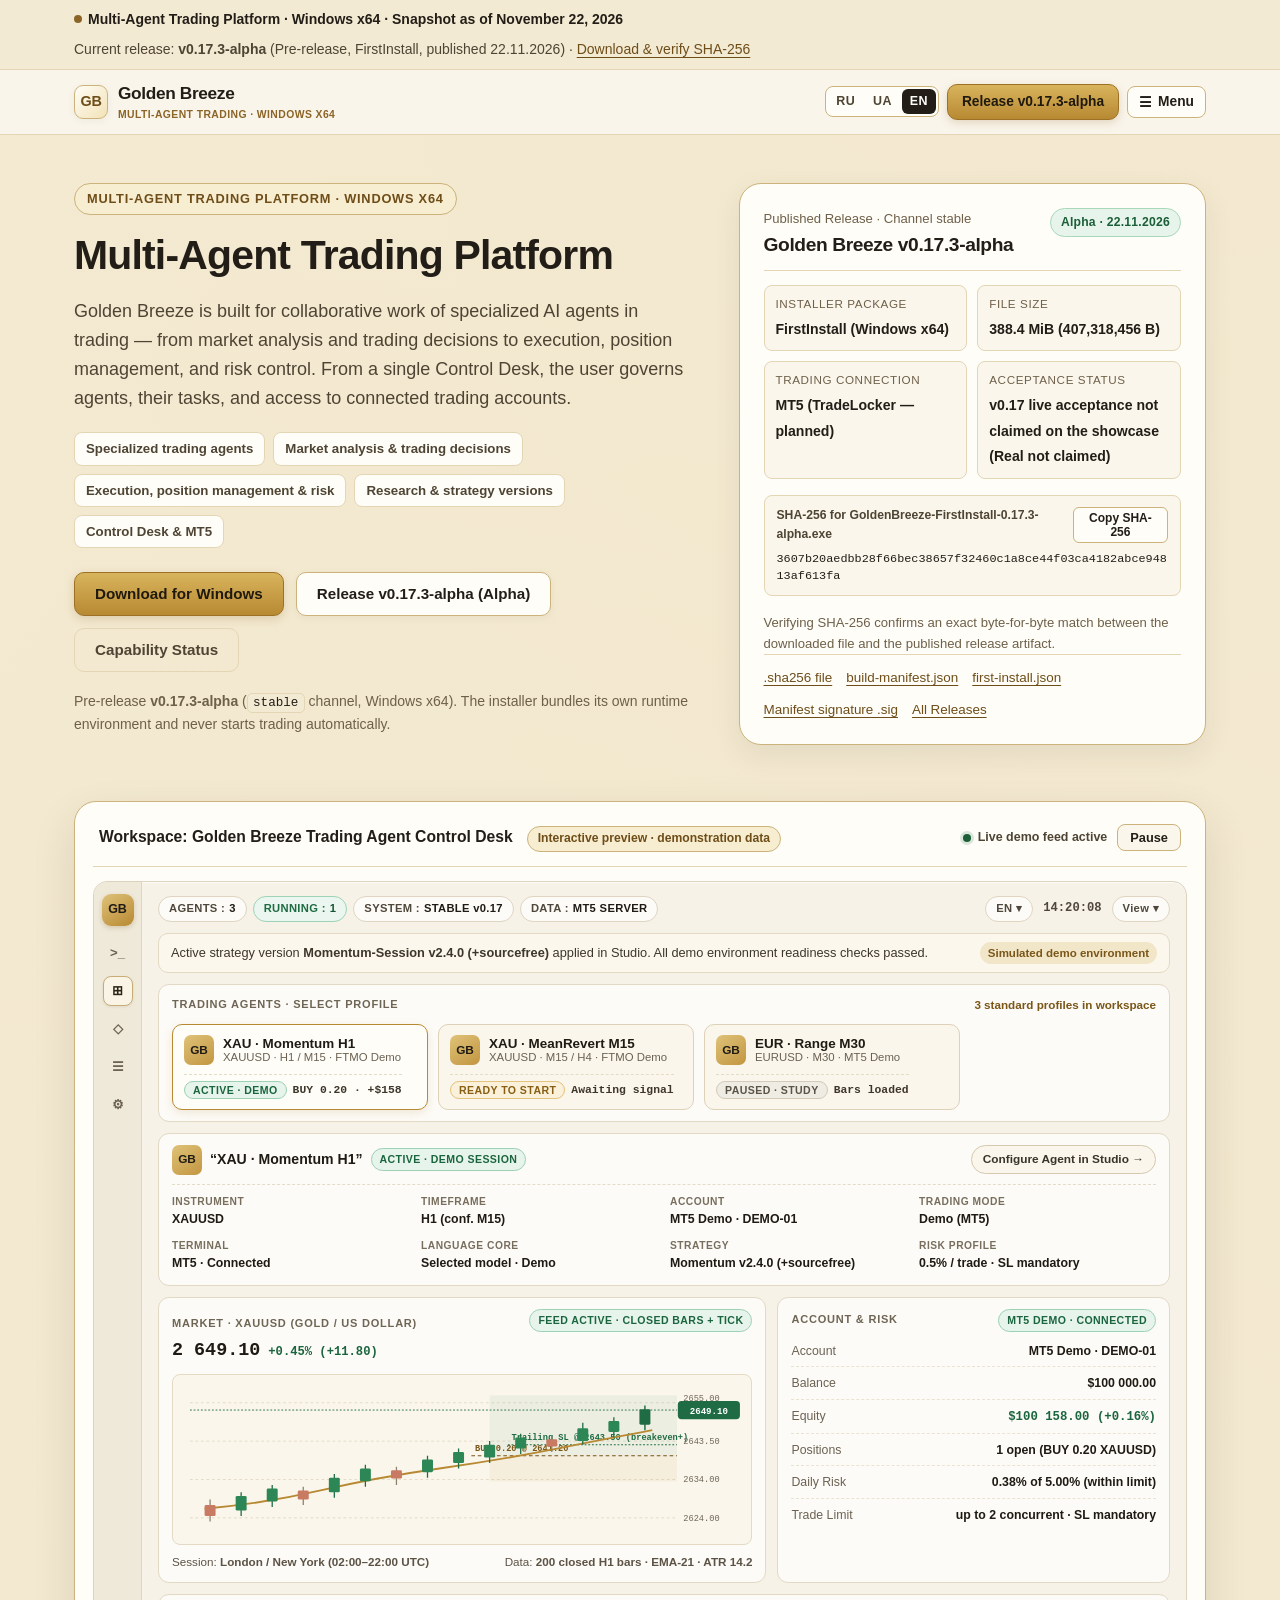
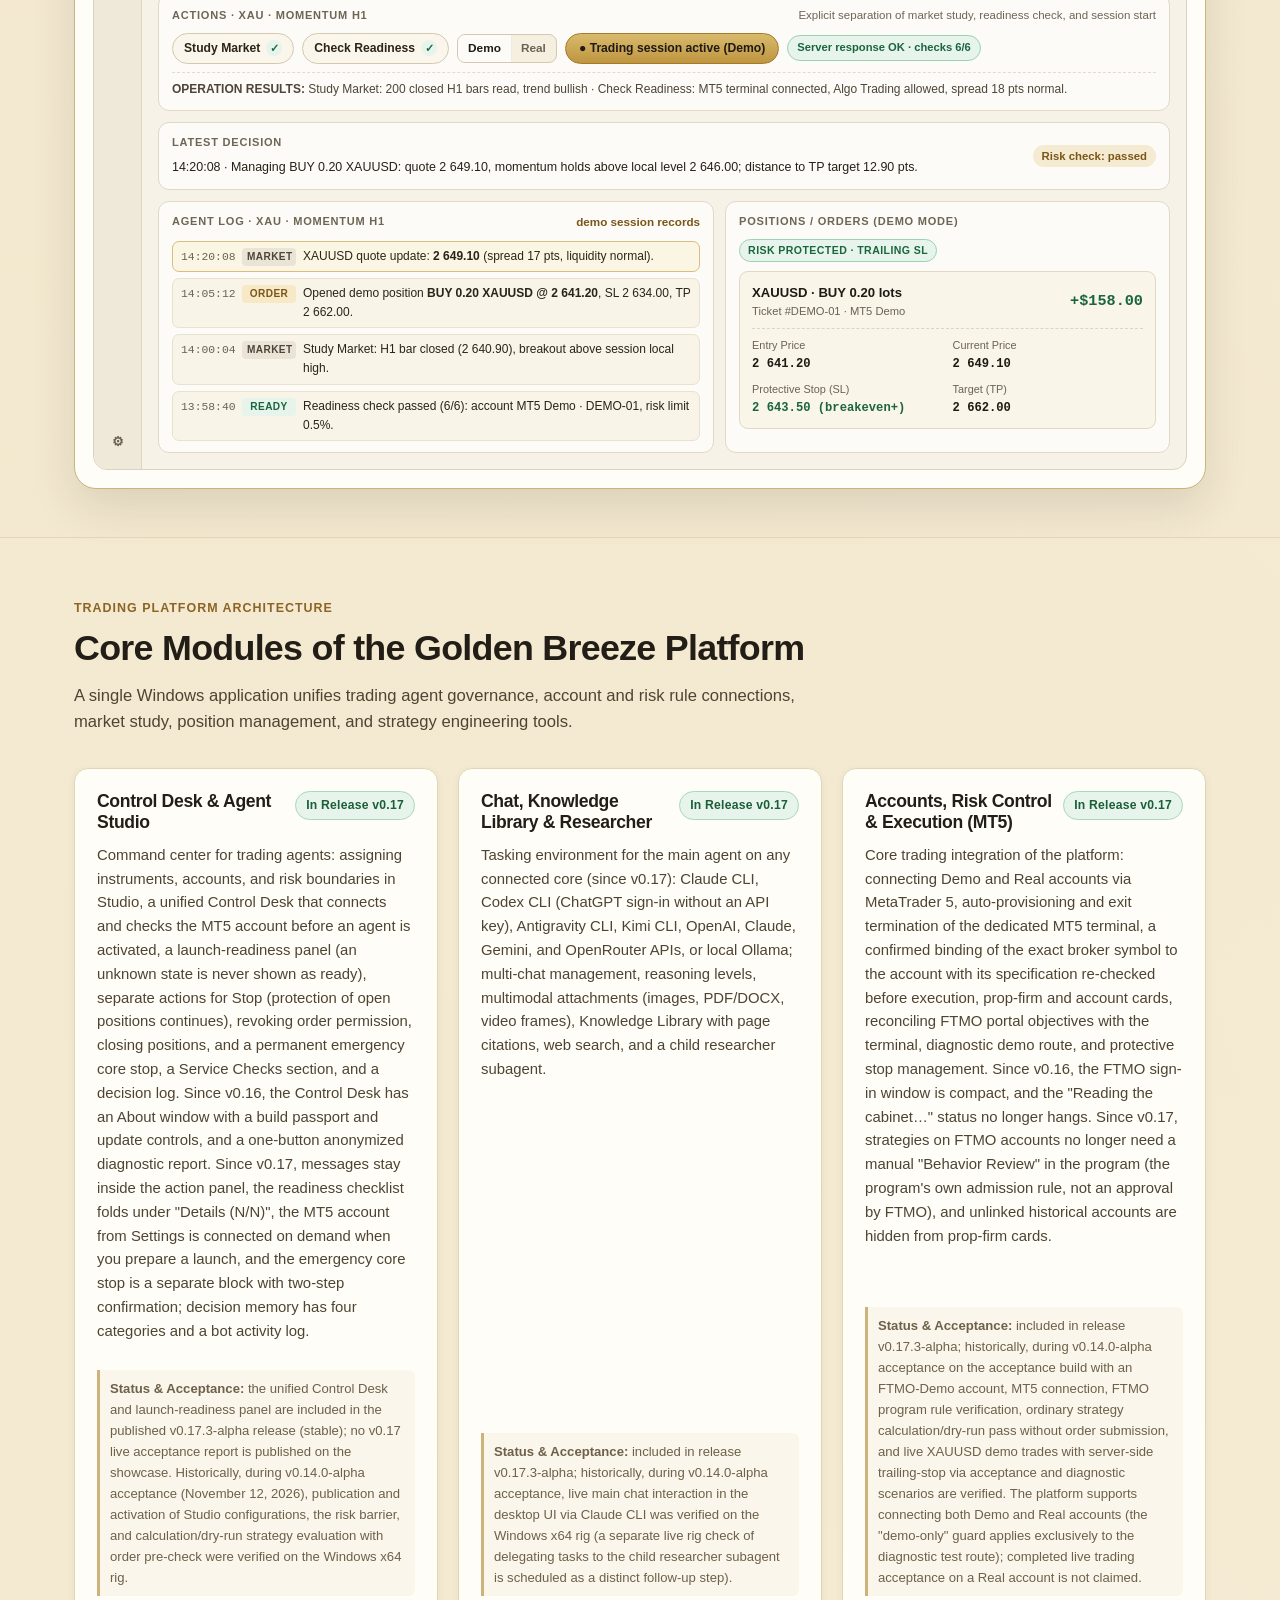
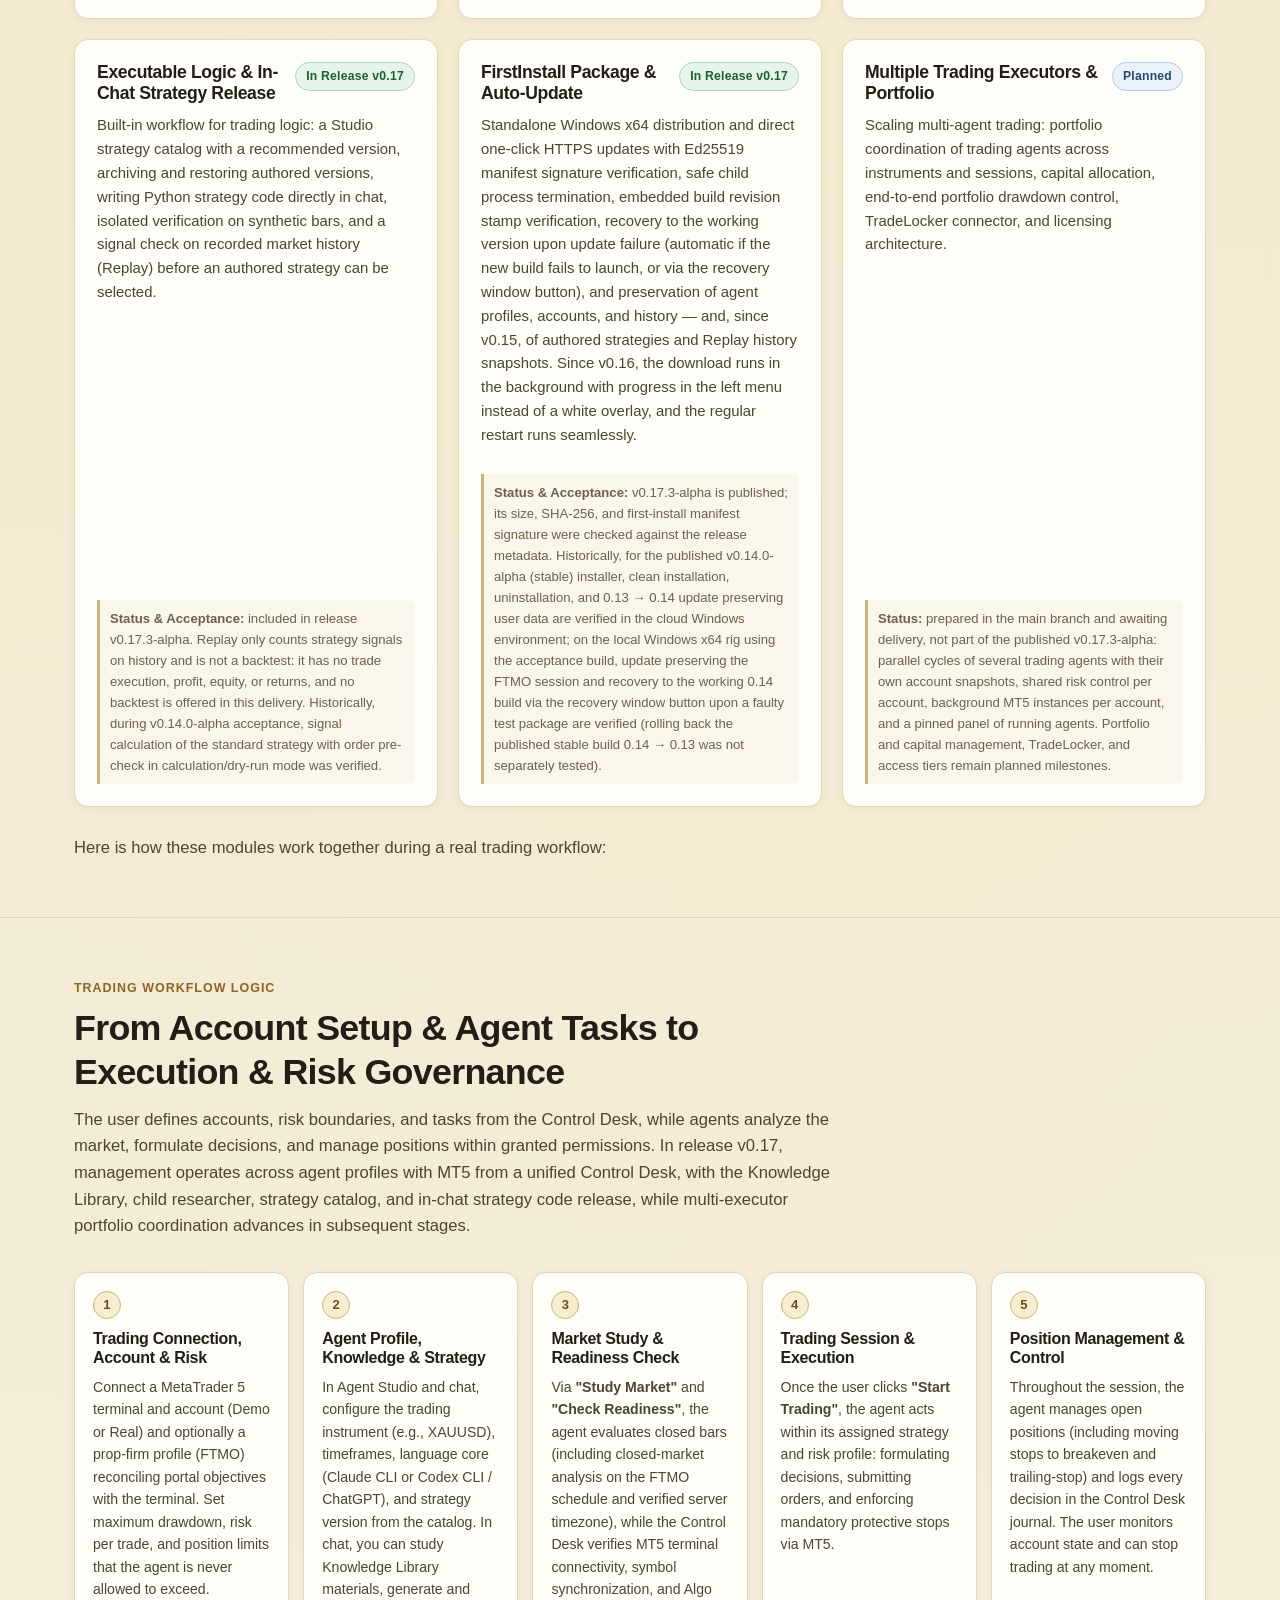
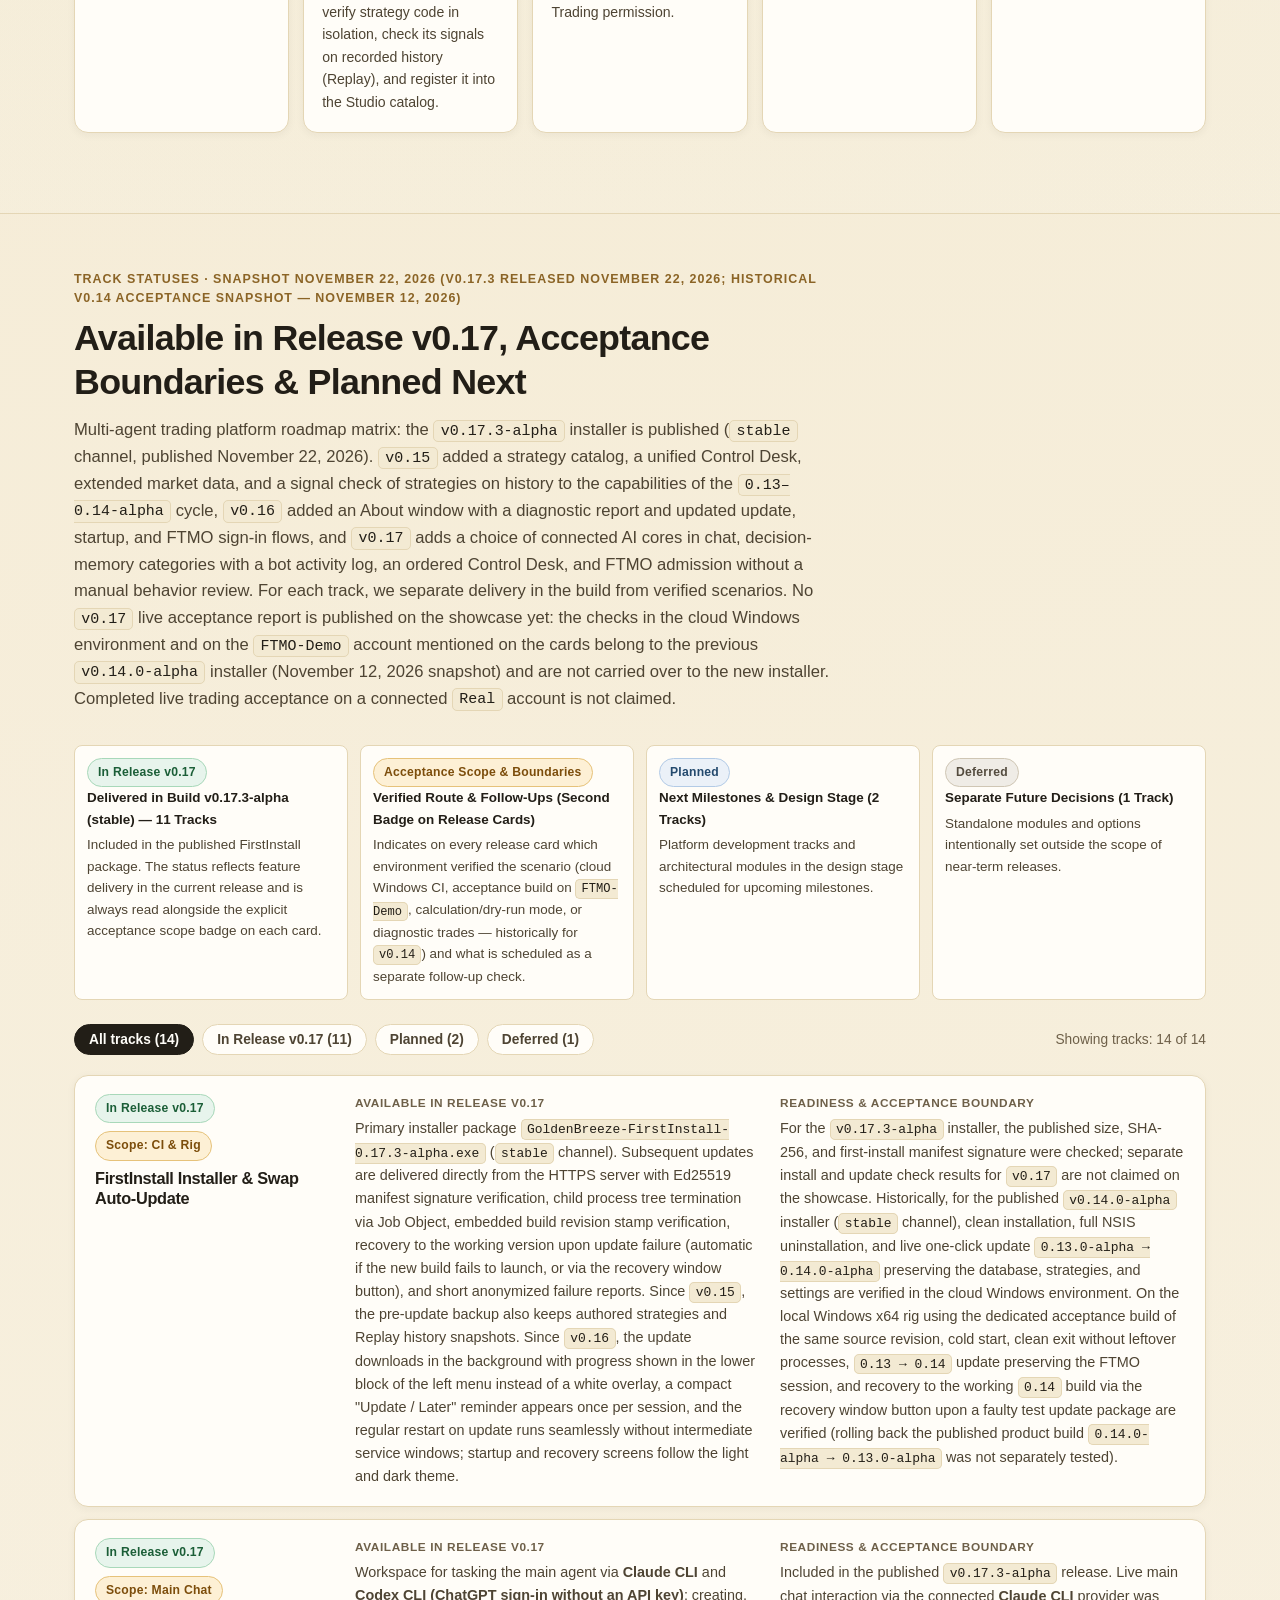
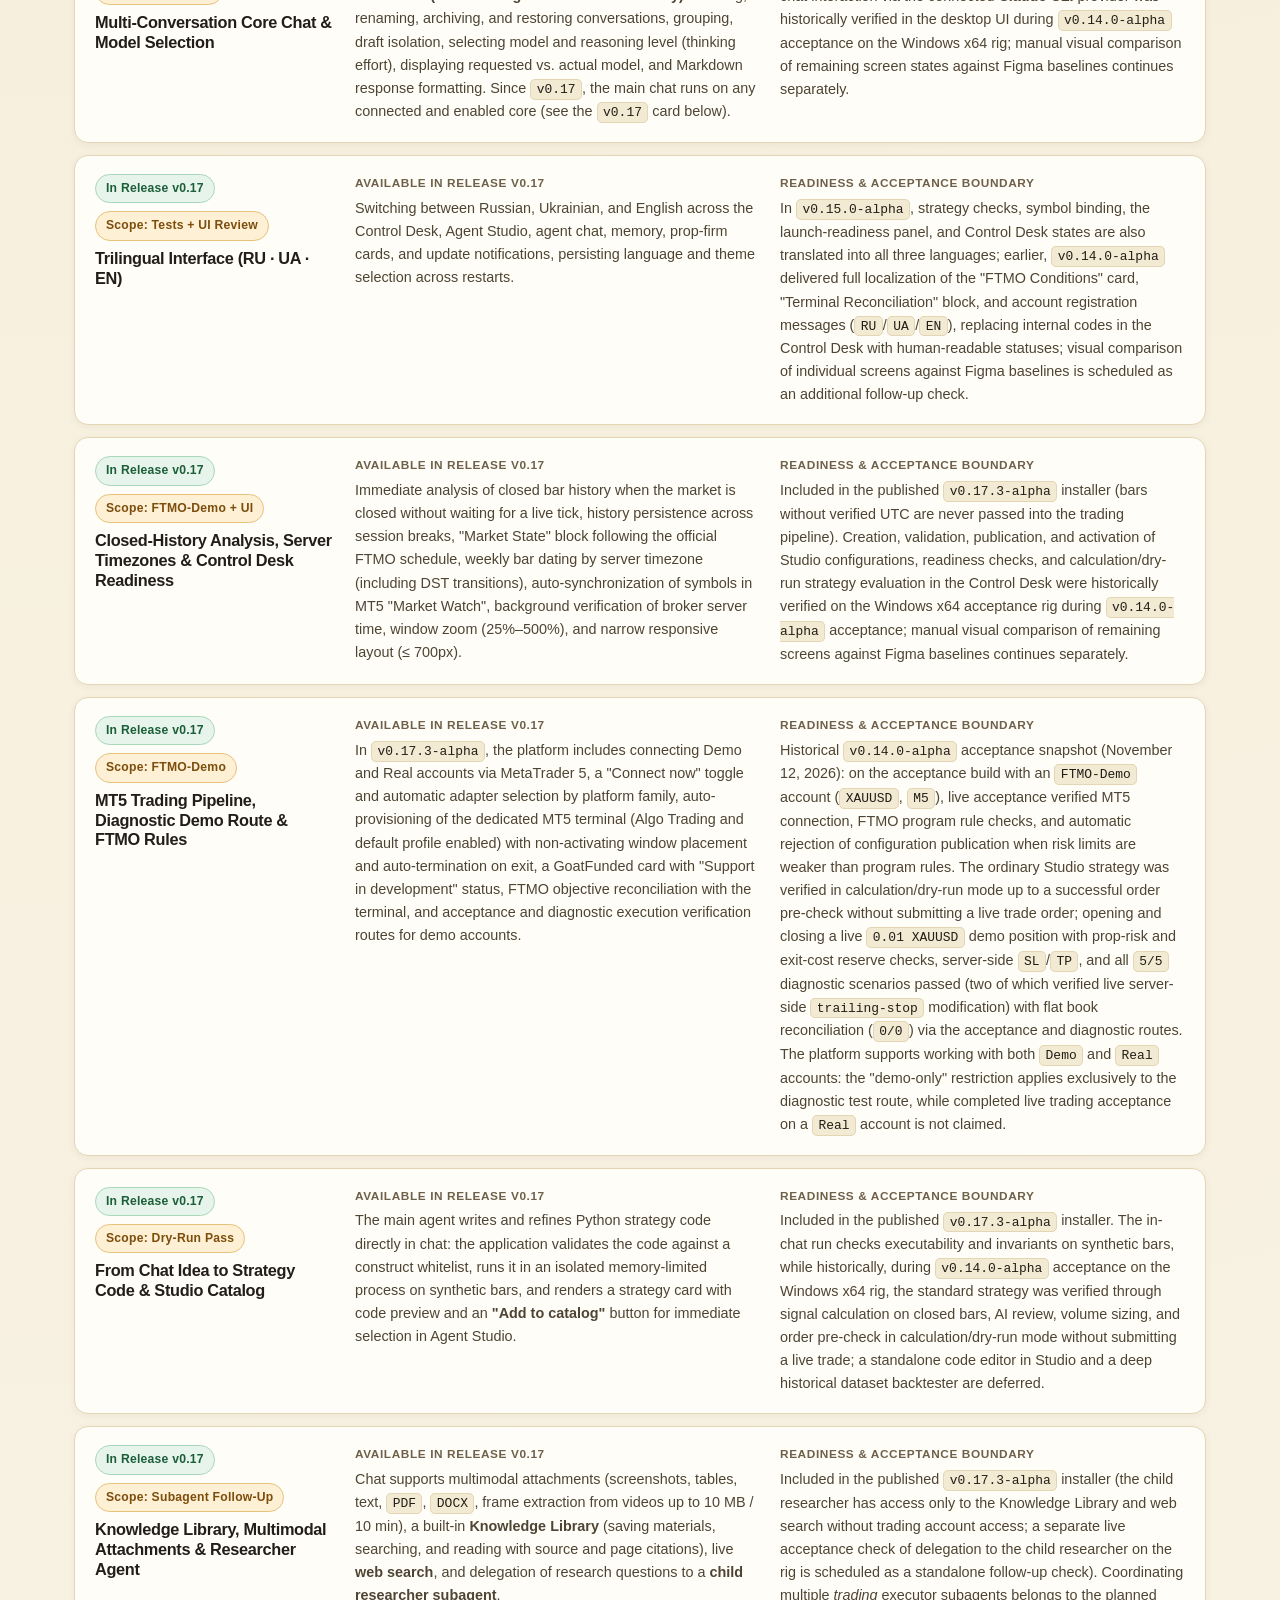
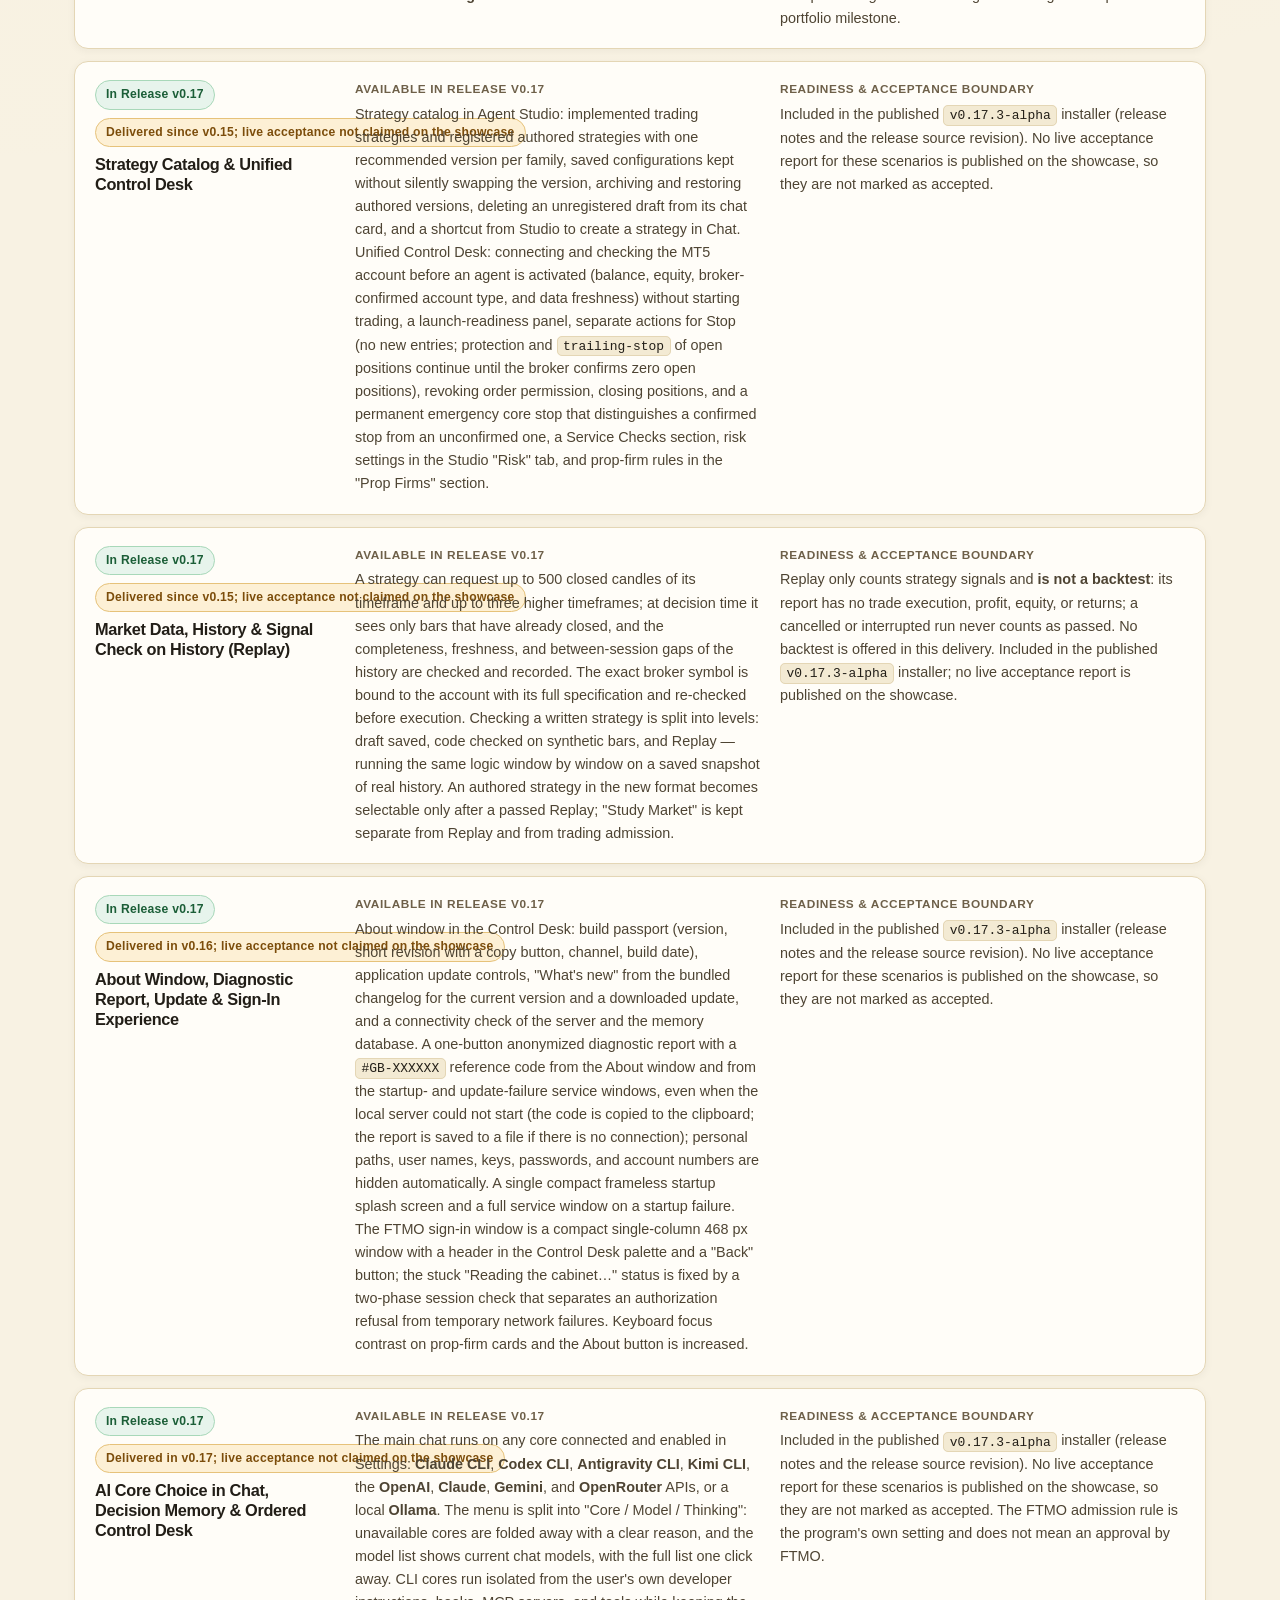
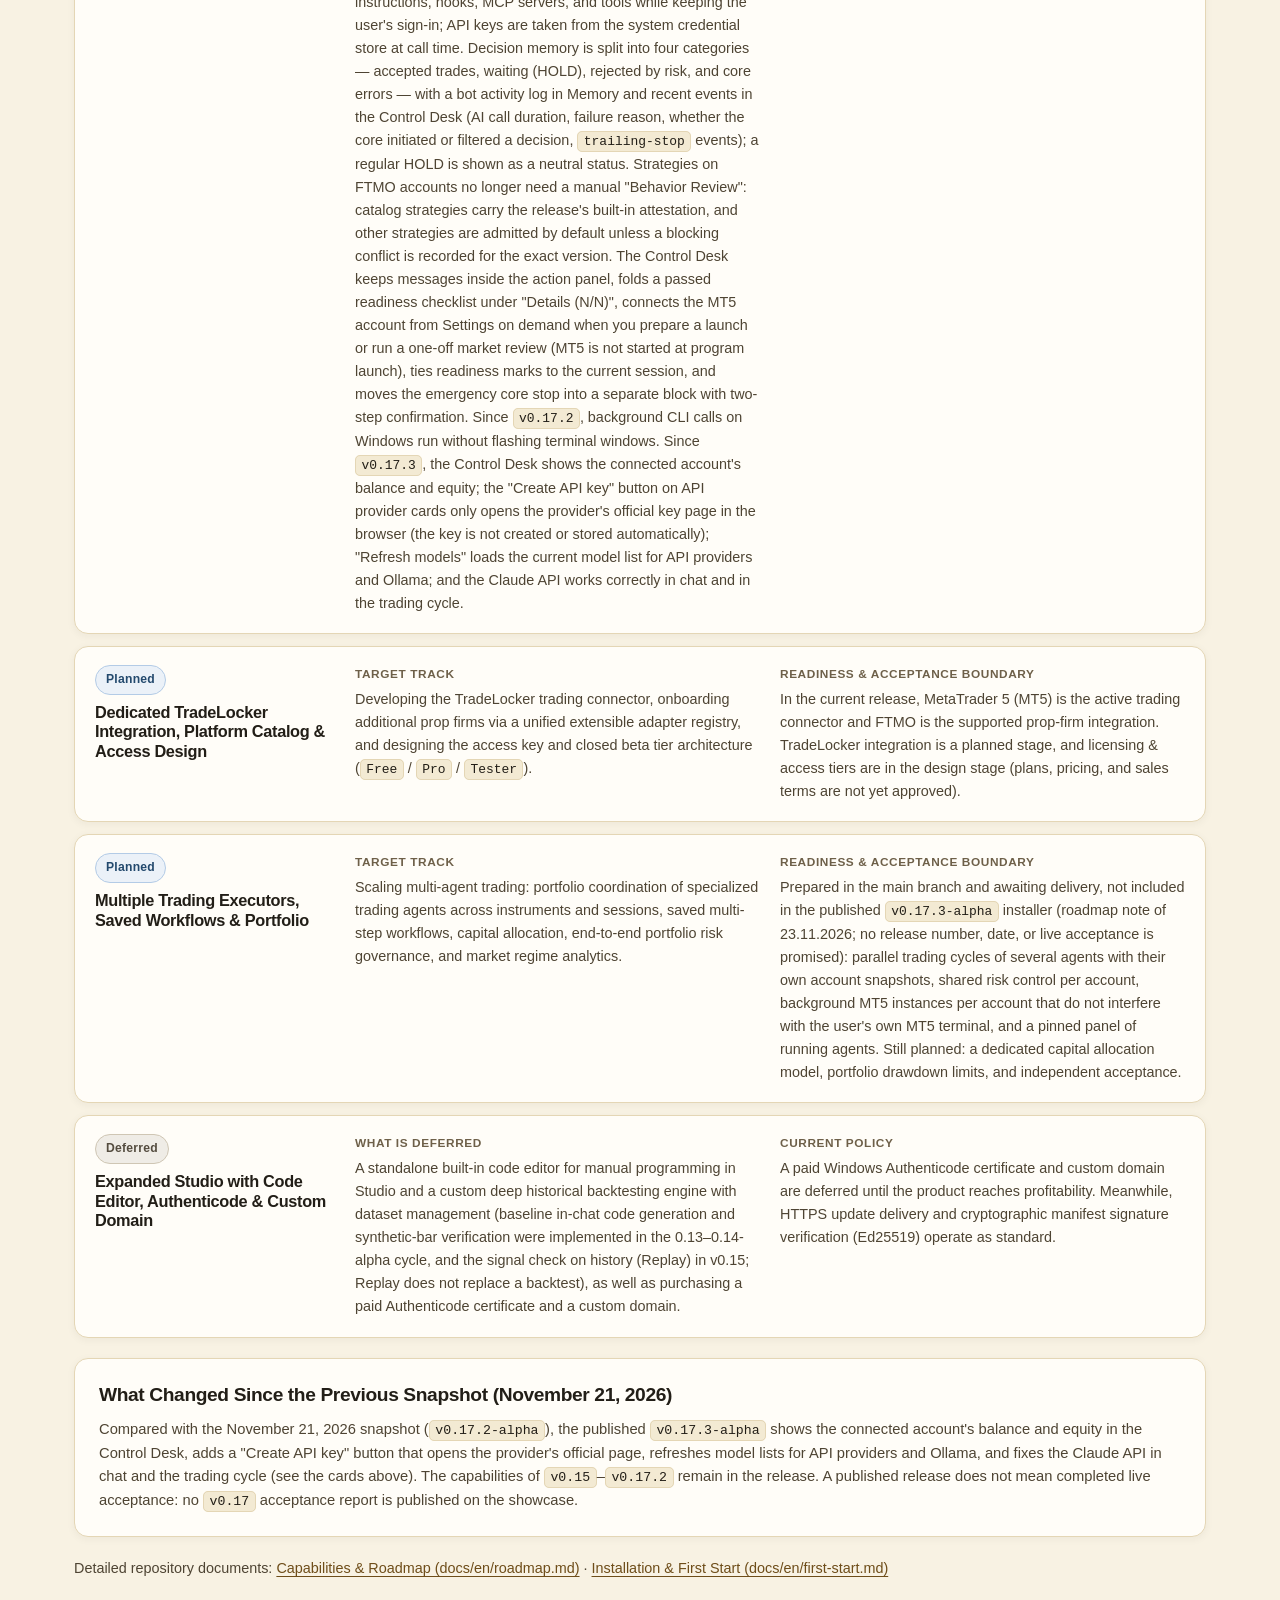
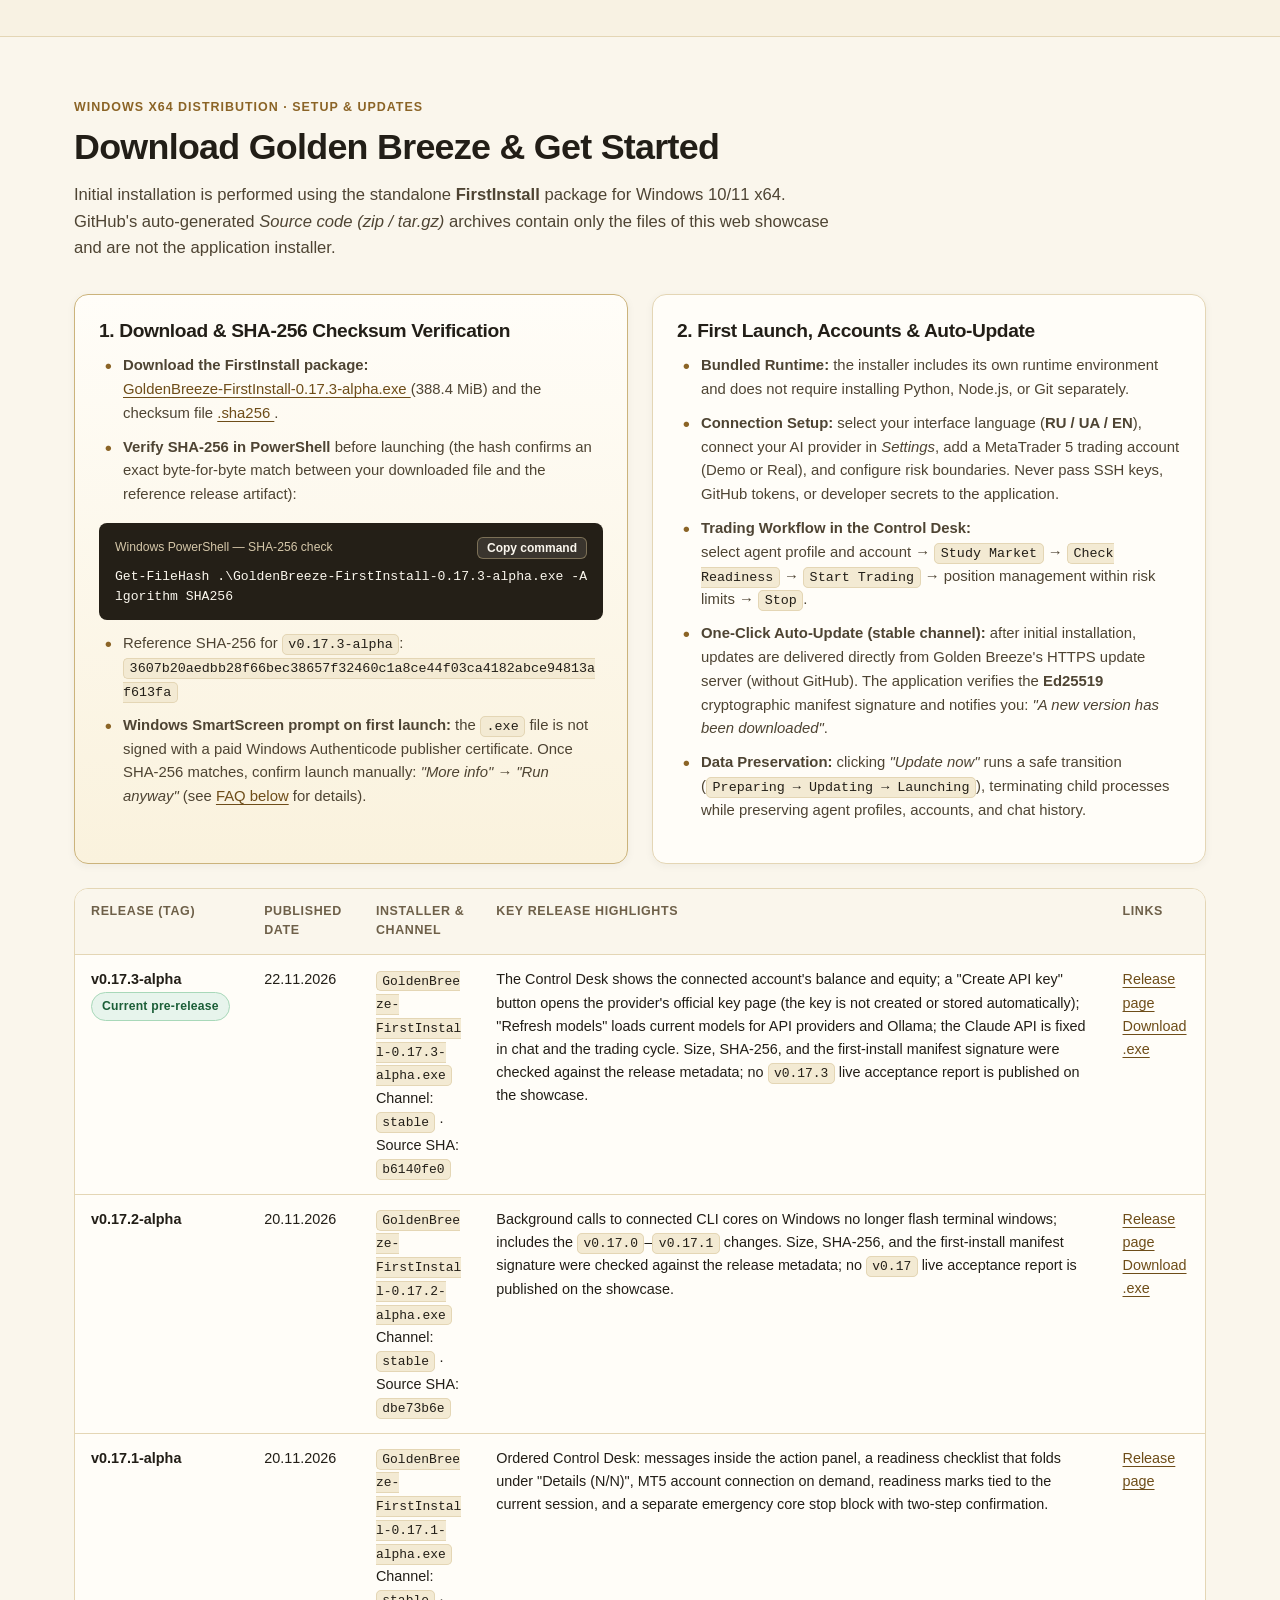
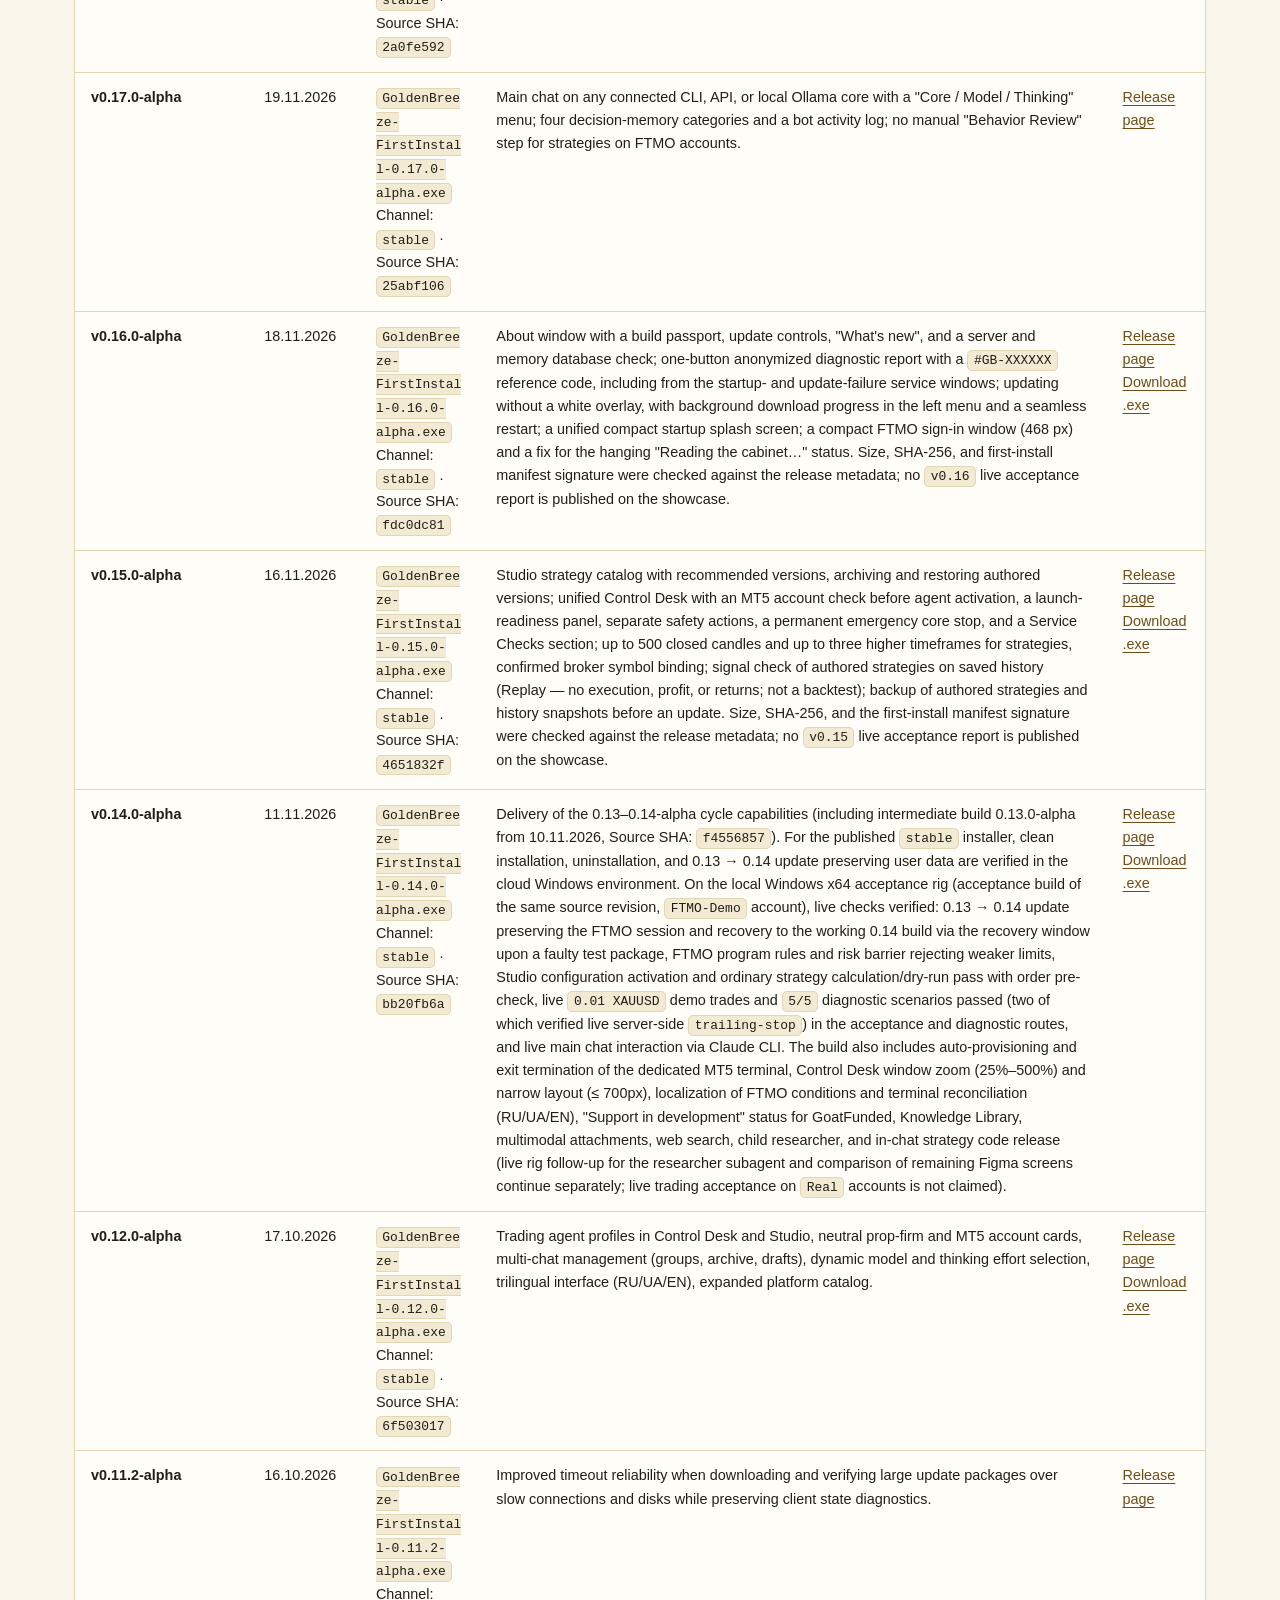
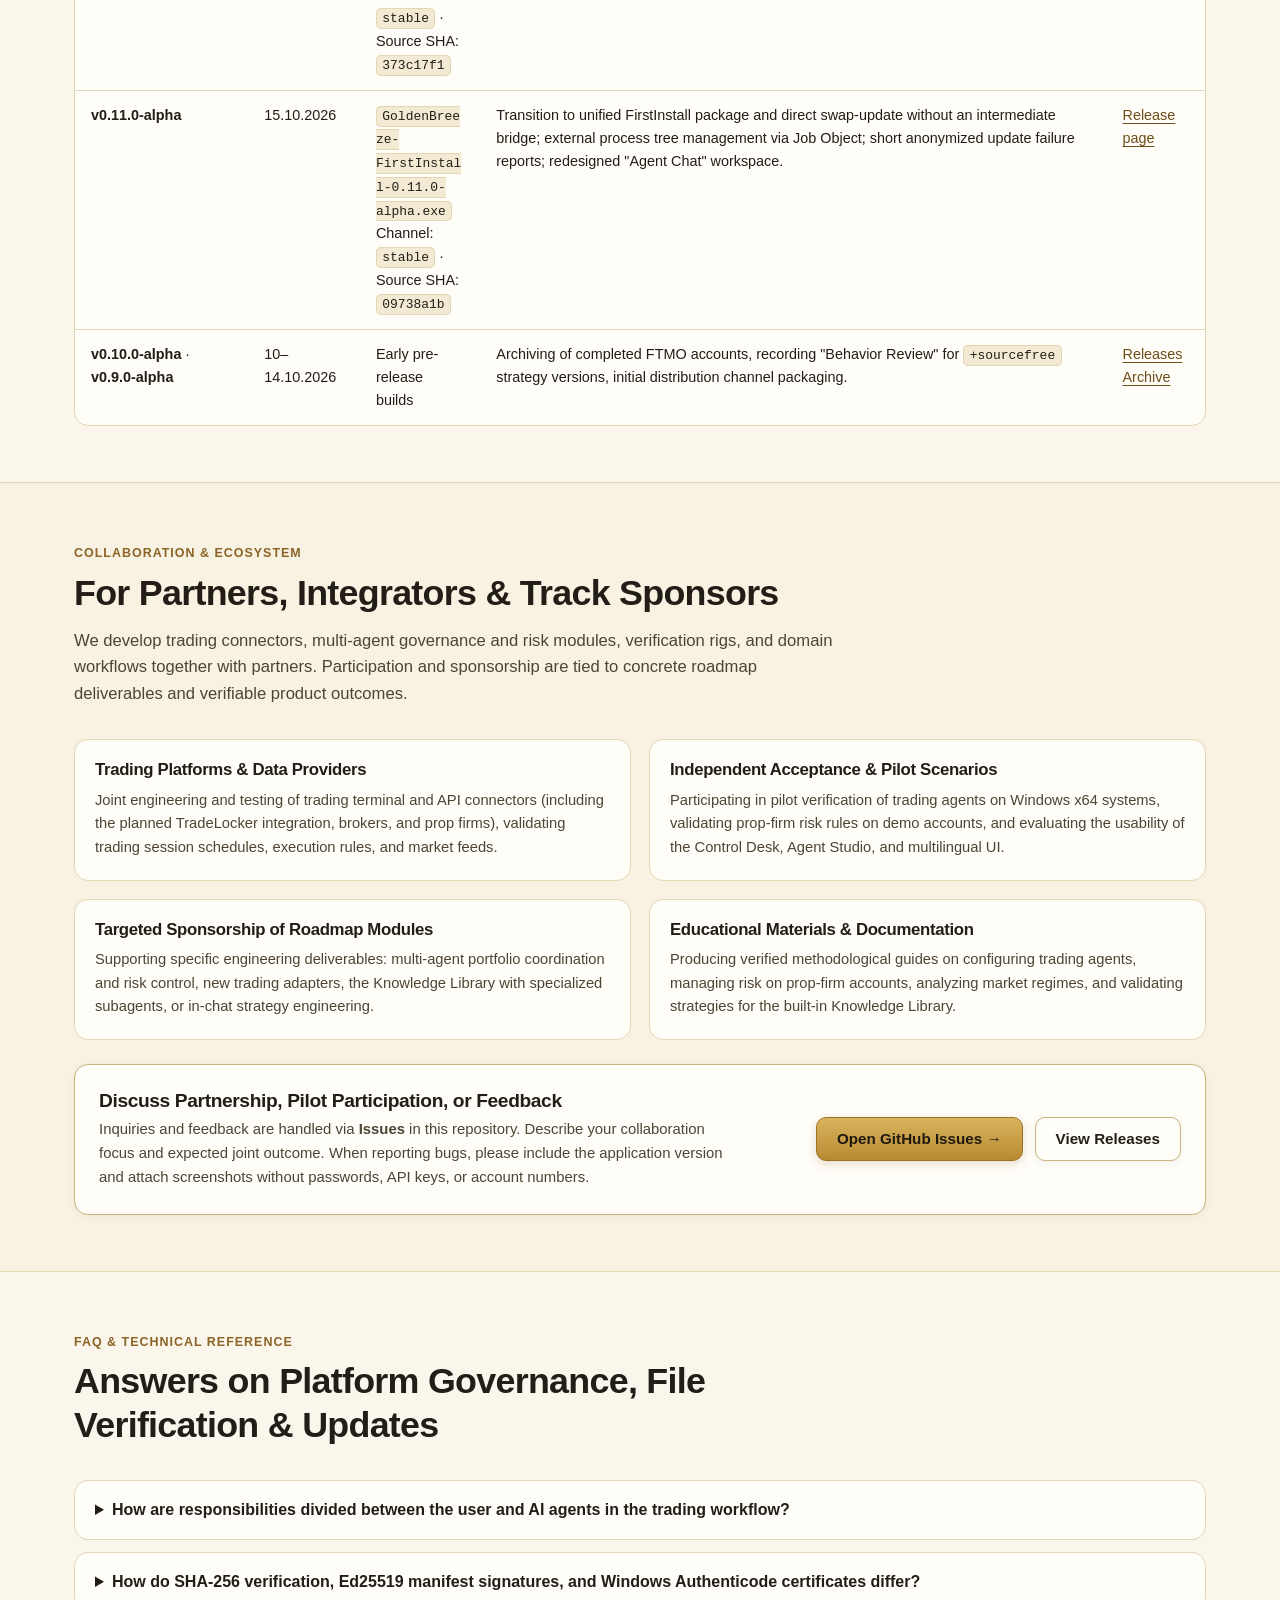
==== commit efa7628b: "docs: distinguish prepared parallel trading from portfolio plans Describe parallel agent execution a" ====
--- a/docs/en/index.html
+++ b/docs/en/index.html
@@ -757,11 +757,11 @@
                 <span class="badge badge--planned">Planned</span>
               </div>
               <p class="feature-card__desc">
-                Scaling multi-agent trading: parallel coordination of multiple trading executor agents across instruments and sessions, capital allocation, end-to-end portfolio drawdown control, TradeLocker connector, and licensing architecture.
+                Scaling multi-agent trading: portfolio coordination of trading agents across instruments and sessions, capital allocation, end-to-end portfolio drawdown control, TradeLocker connector, and licensing architecture.
               </p>
             </div>
             <p class="feature-card__boundary">
-              <strong>Status:</strong> builds upon current Control Desk profiles and the researcher subagent; portfolio coordination of trading executors, TradeLocker, and access tiers are planned milestones.
+              <strong>Status:</strong> prepared in the main branch and awaiting delivery, not part of the published v0.17.3-alpha: parallel cycles of several trading agents with their own account snapshots, shared risk control per account, background MT5 instances per account, and a pinned panel of running agents. Portfolio and capital management, TradeLocker, and access tiers remain planned milestones.
             </p>
           </article>
         </div>
@@ -1139,13 +1139,13 @@
             <div>
               <span class="matrix-item__col-label">Target Track</span>
               <p class="matrix-item__text">
-                Scaling multi-agent trading: parallel coordination of multiple specialized trading agents across instruments and sessions, saved multi-step workflows, capital allocation, end-to-end portfolio risk governance, and market regime analytics.
+                Scaling multi-agent trading: portfolio coordination of specialized trading agents across instruments and sessions, saved multi-step workflows, capital allocation, end-to-end portfolio risk governance, and market regime analytics.
               </p>
             </div>
             <div>
               <span class="matrix-item__col-label">Readiness &amp; Acceptance Boundary</span>
               <p class="matrix-item__text">
-                Builds upon the current Control Desk profile system and requires a dedicated capital allocation model, portfolio drawdown limits, and independent acceptance.
+                Prepared in the main branch and awaiting delivery, not included in the published <code>v0.17.3-alpha</code> installer (roadmap note of 23.11.2026; no release number, date, or live acceptance is promised): parallel trading cycles of several agents with their own account snapshots, shared risk control per account, background MT5 instances per account that do not interfere with the user's own MT5 terminal, and a pinned panel of running agents. Still planned: a dedicated capital allocation model, portfolio drawdown limits, and independent acceptance.
               </p>
             </div>
           </article>
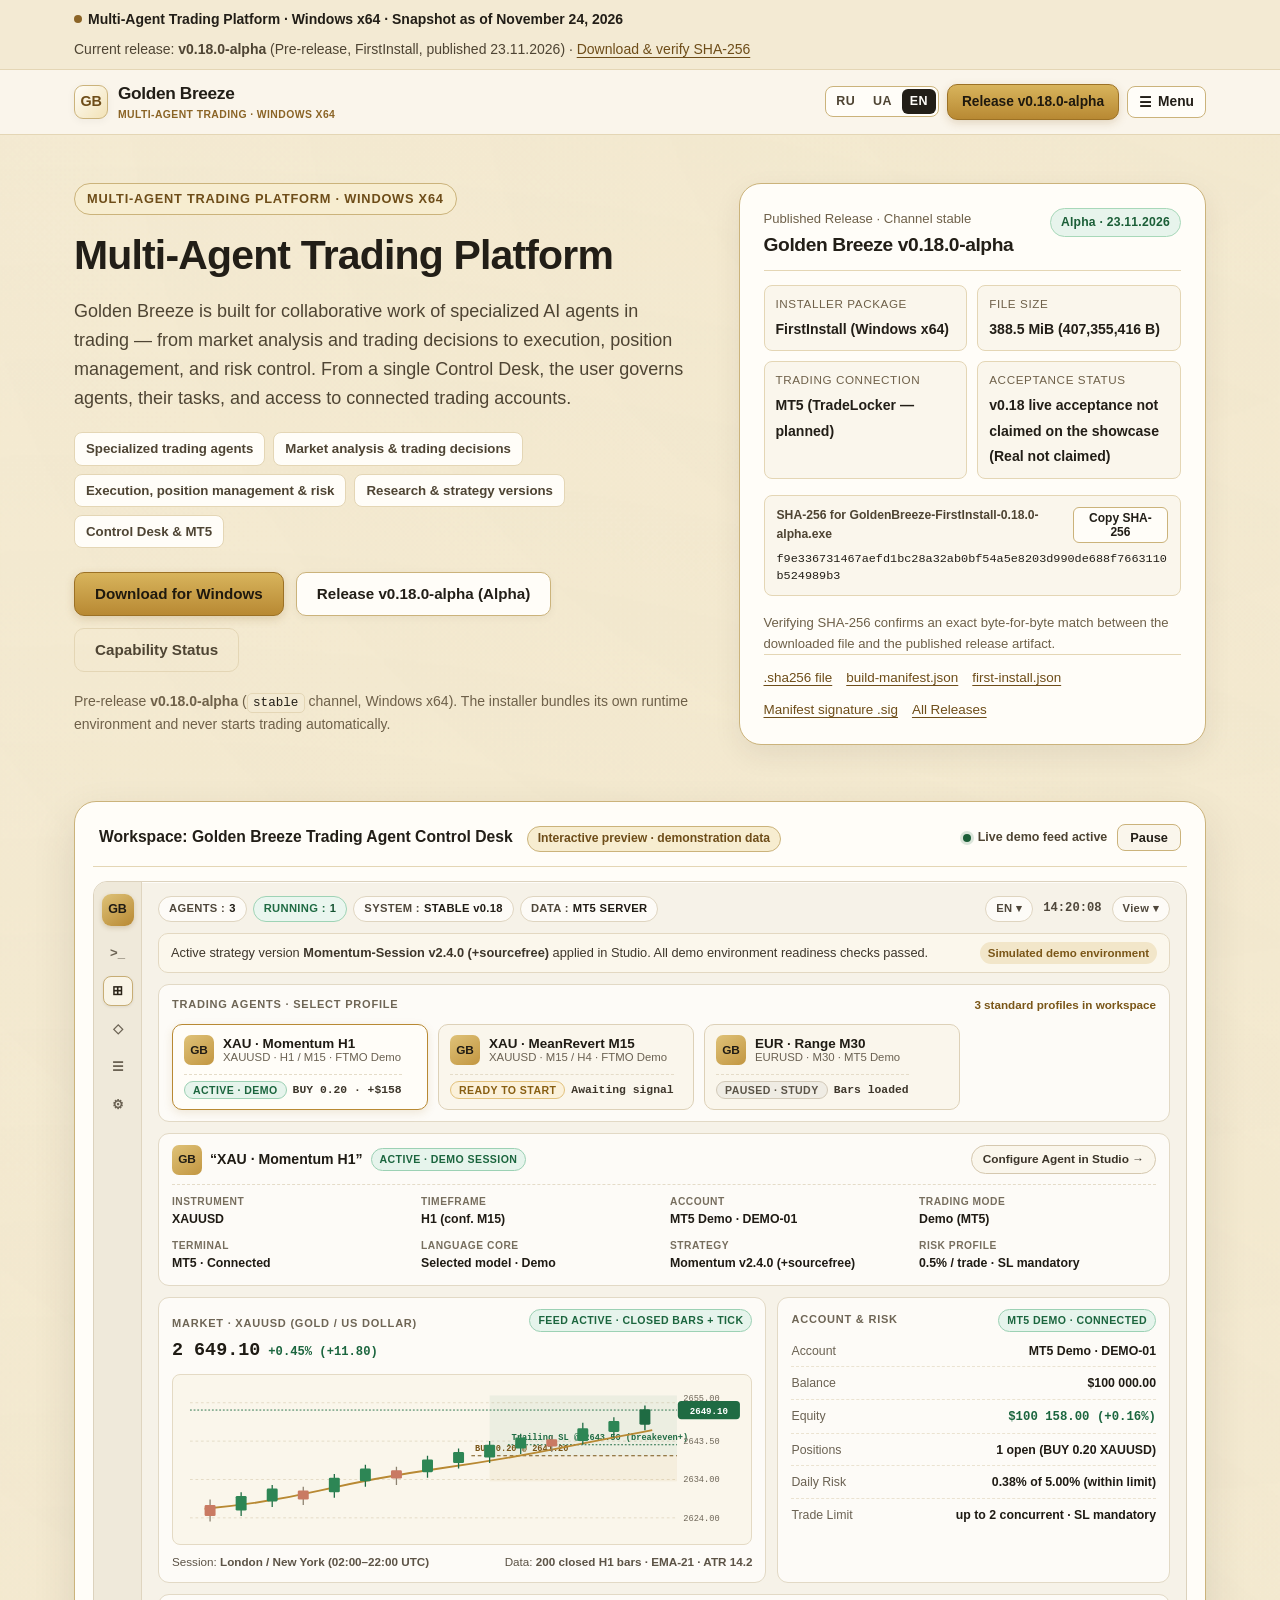
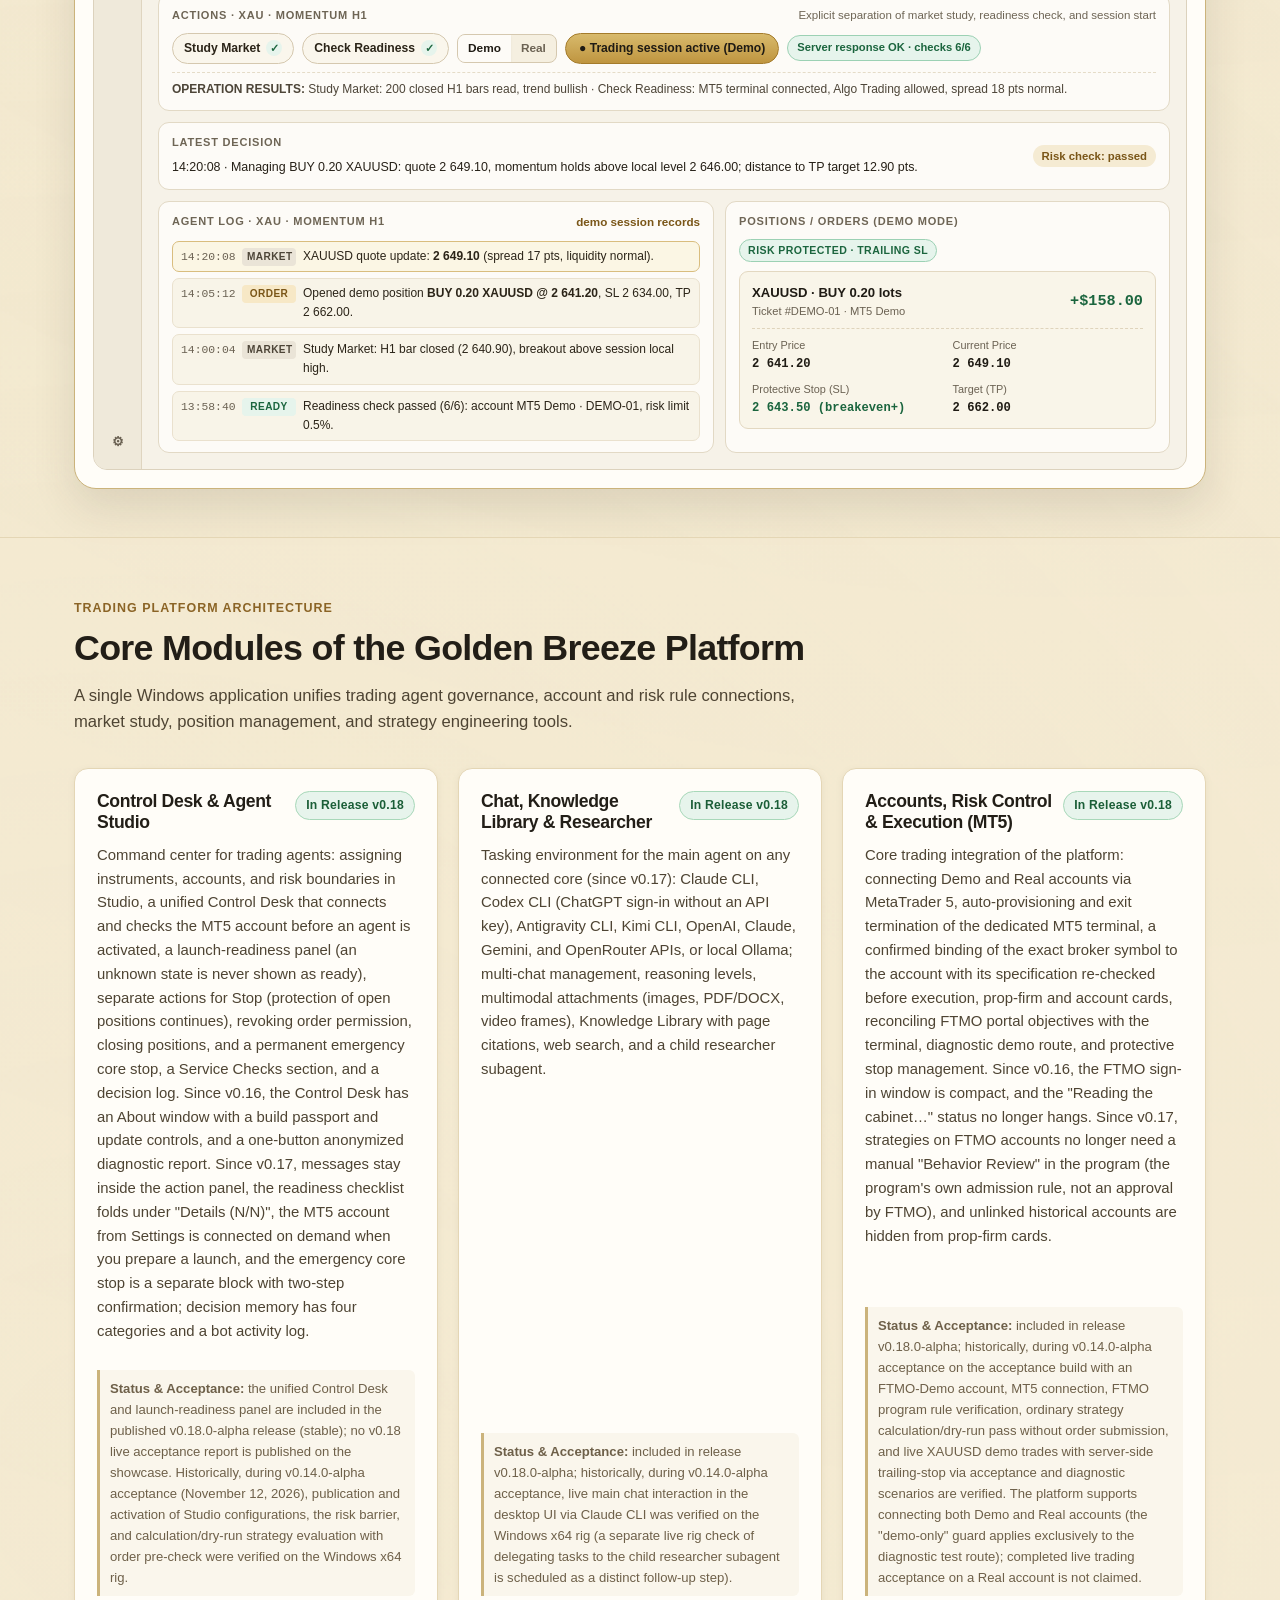
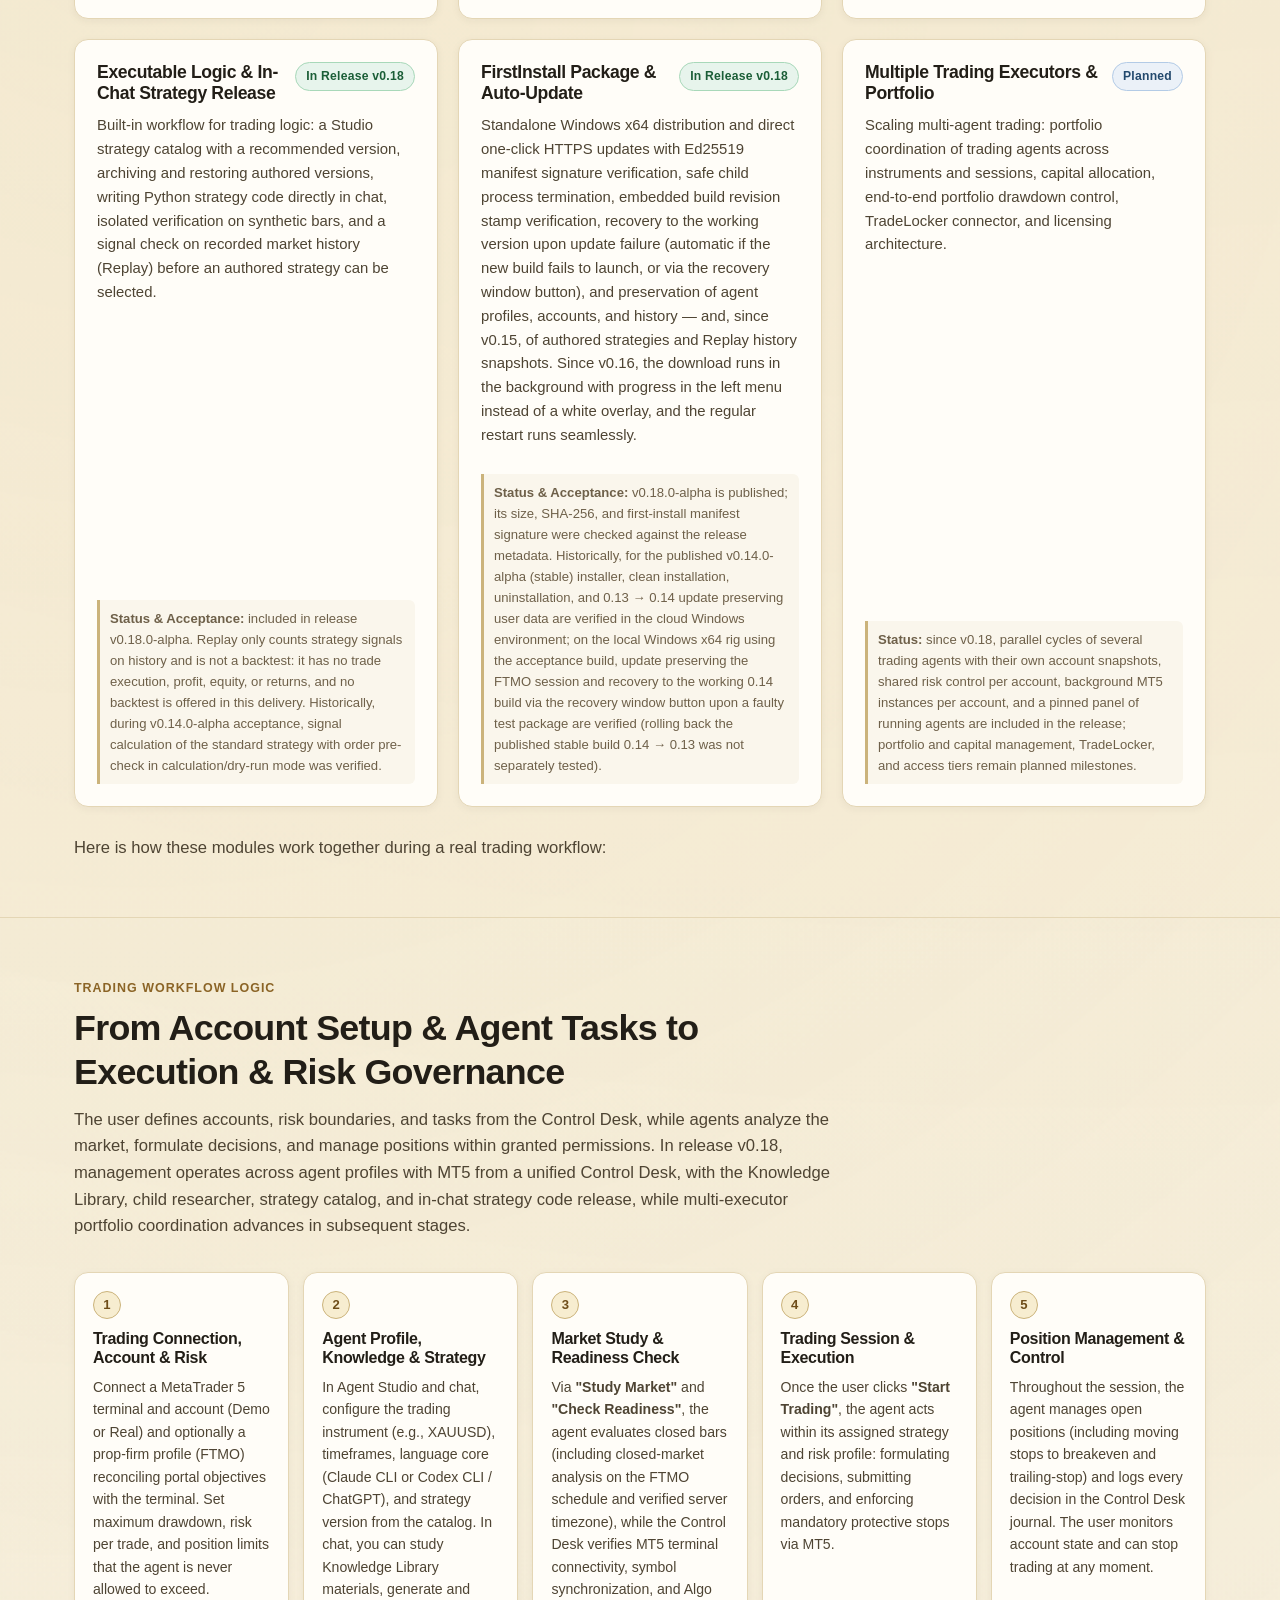
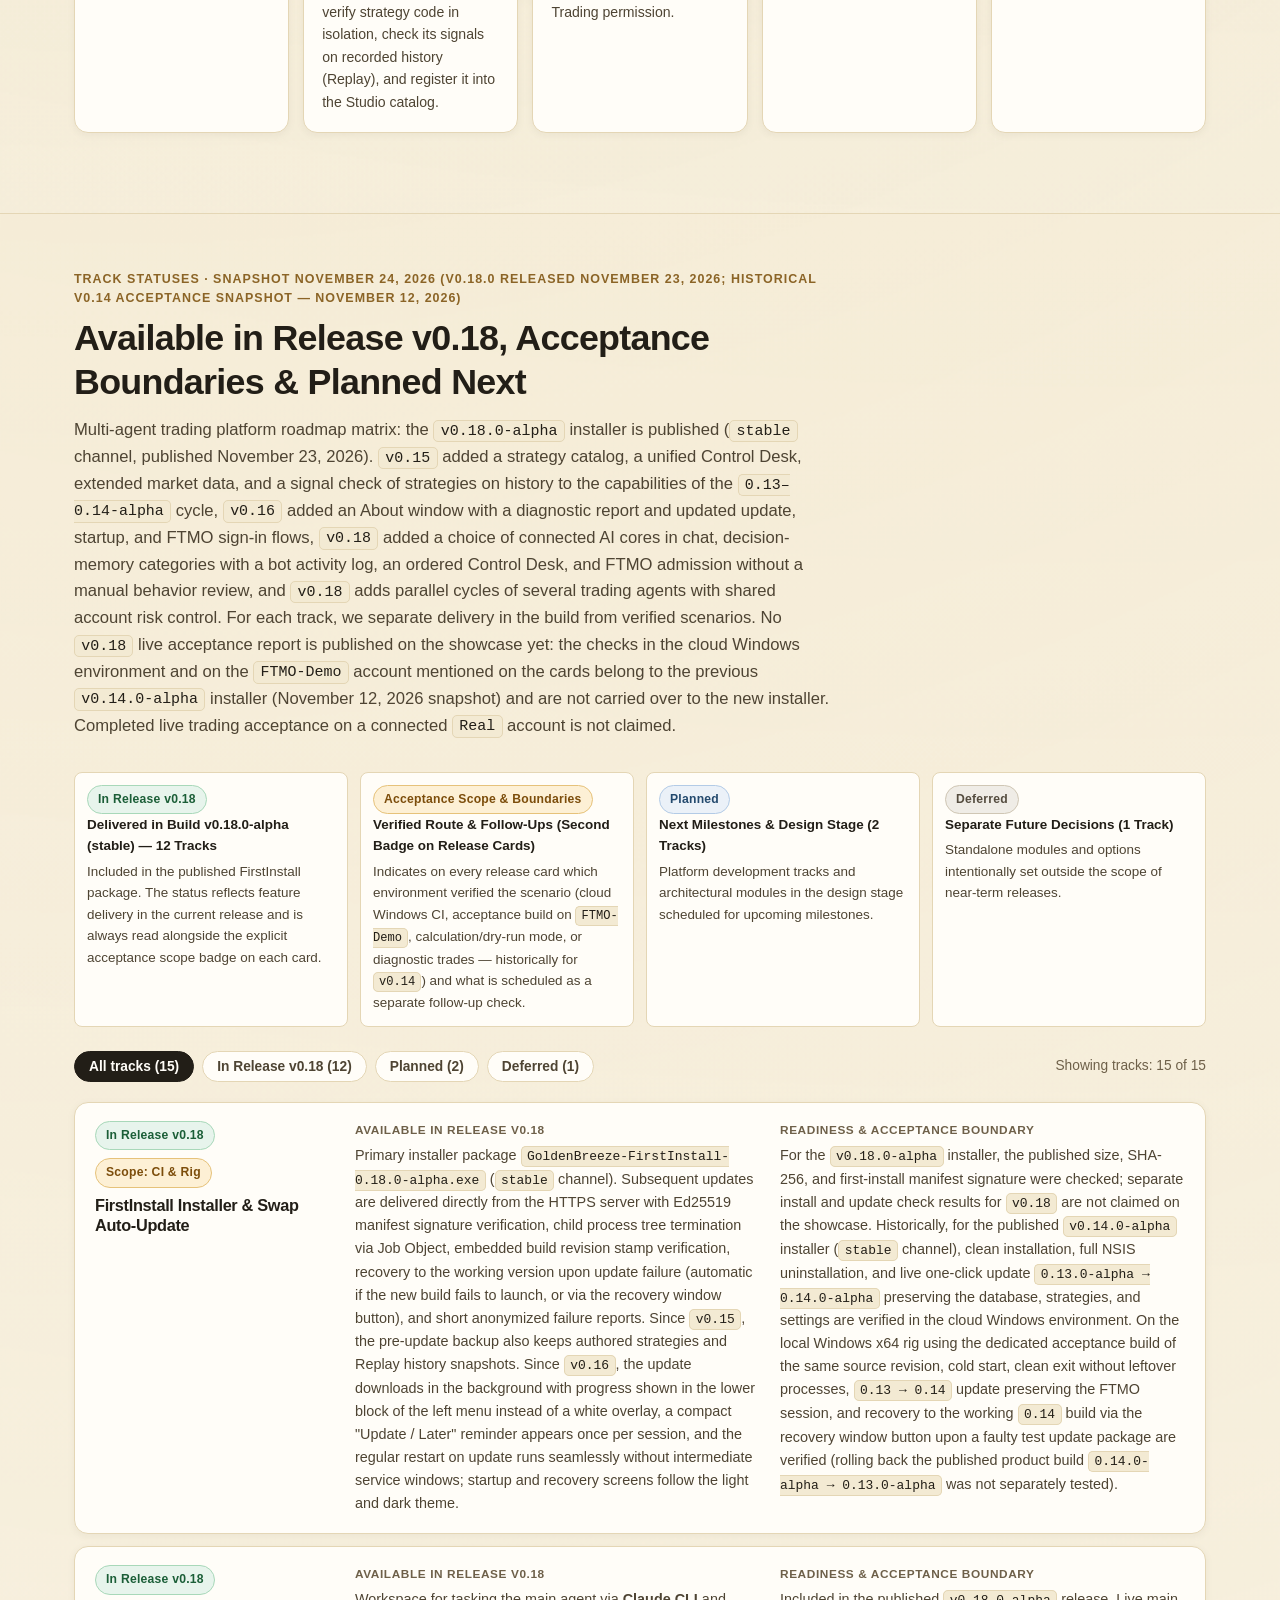
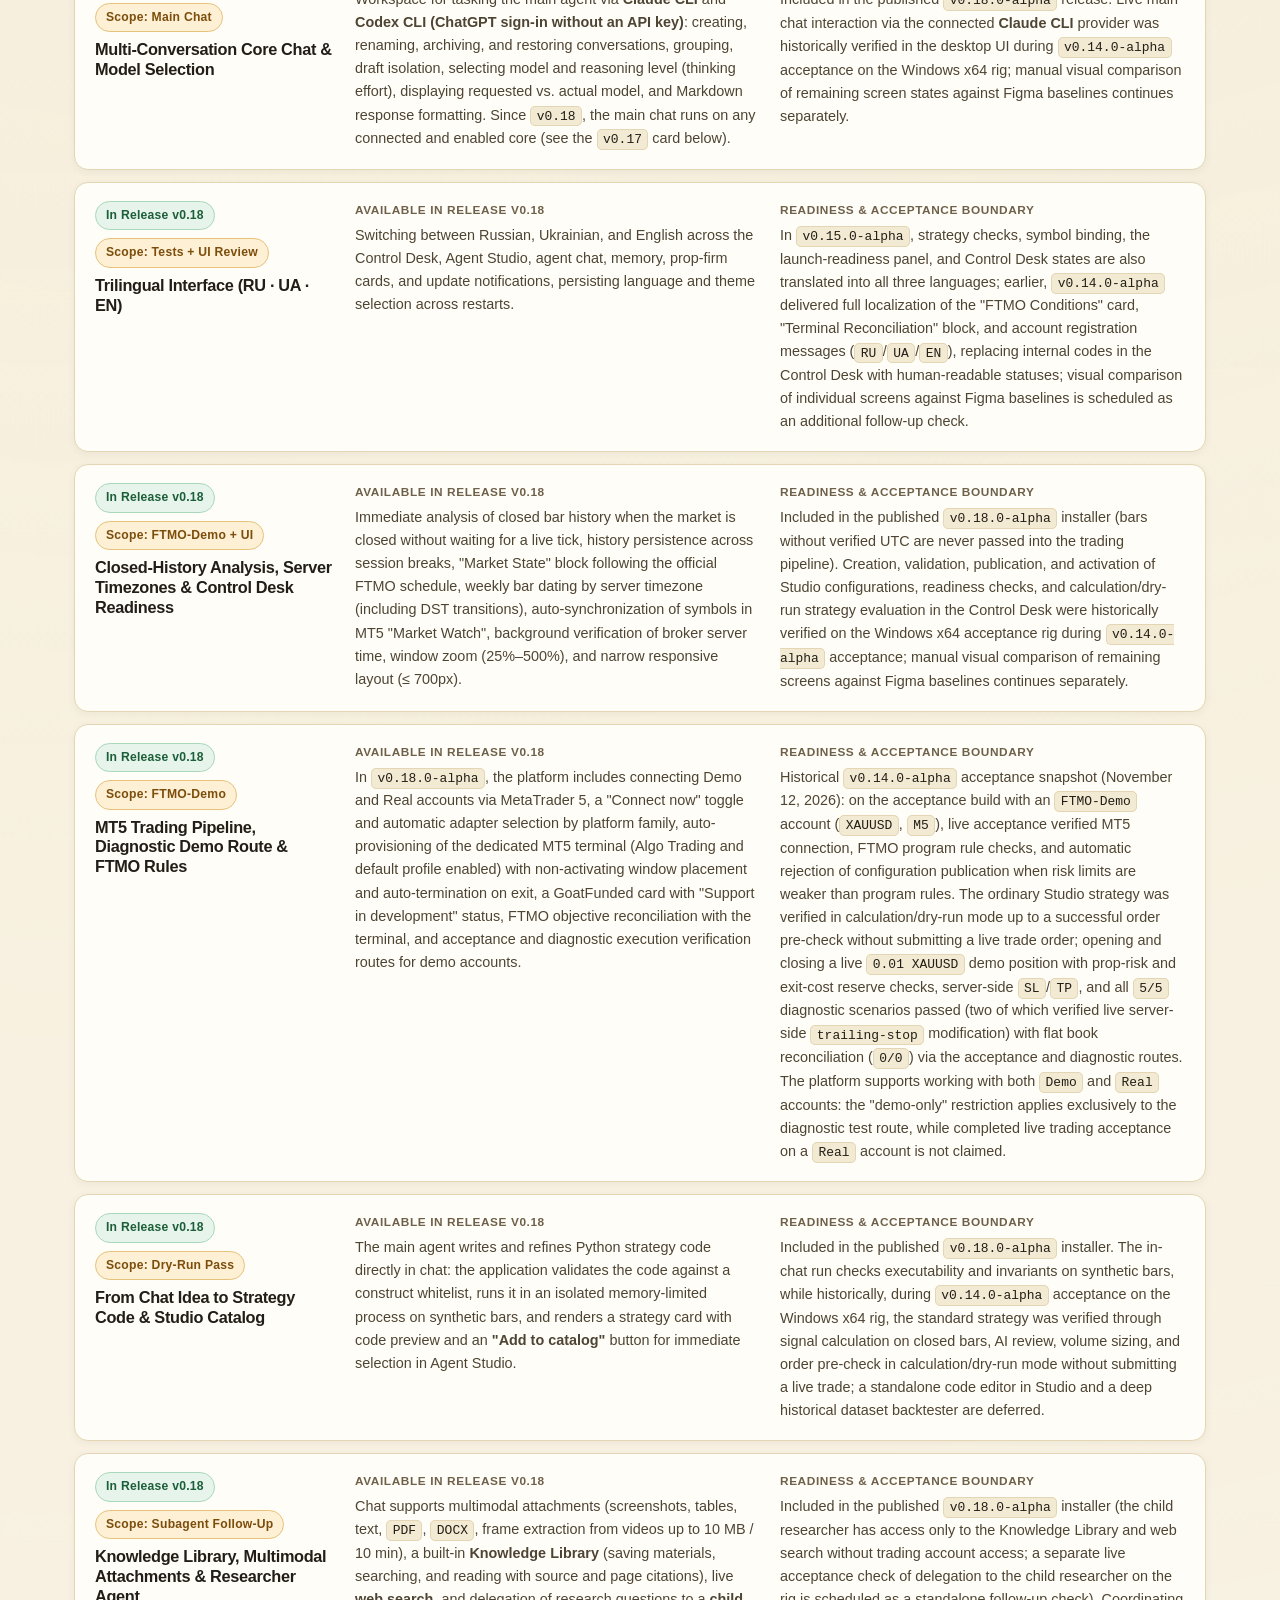
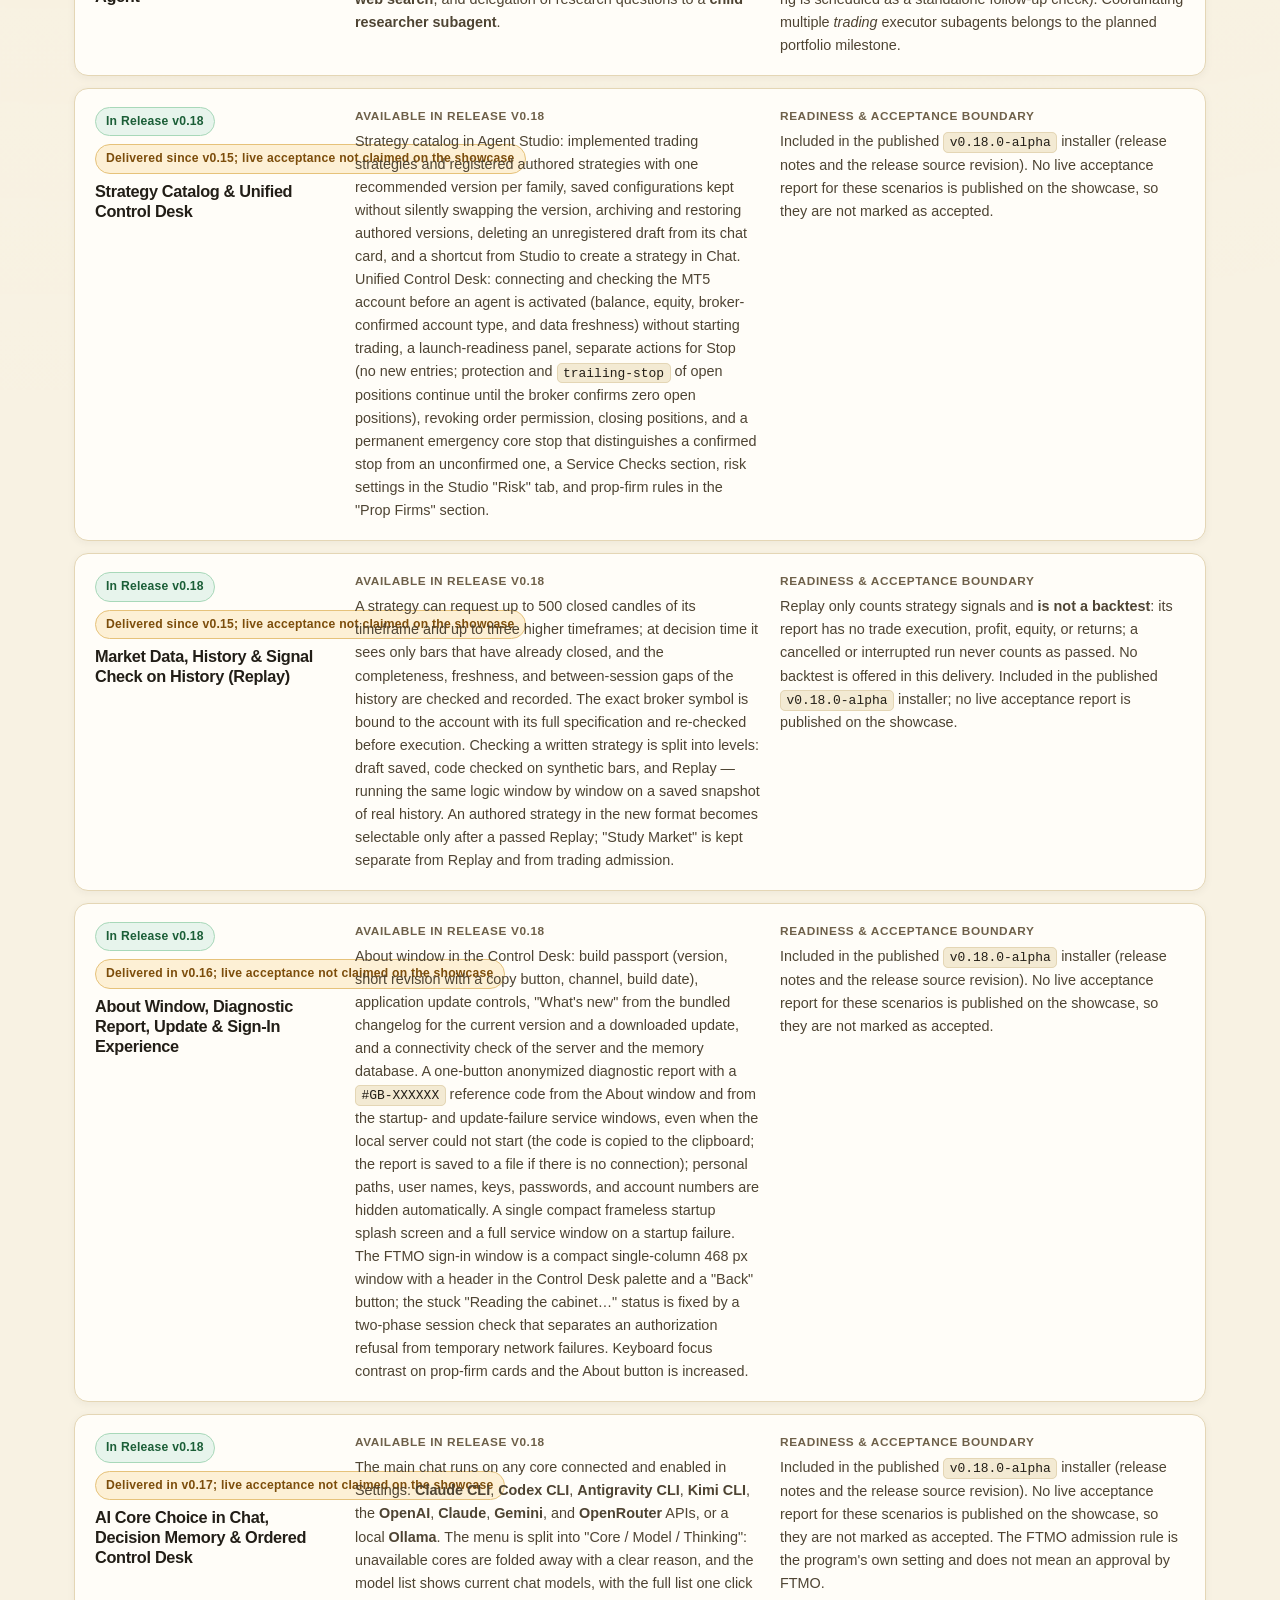
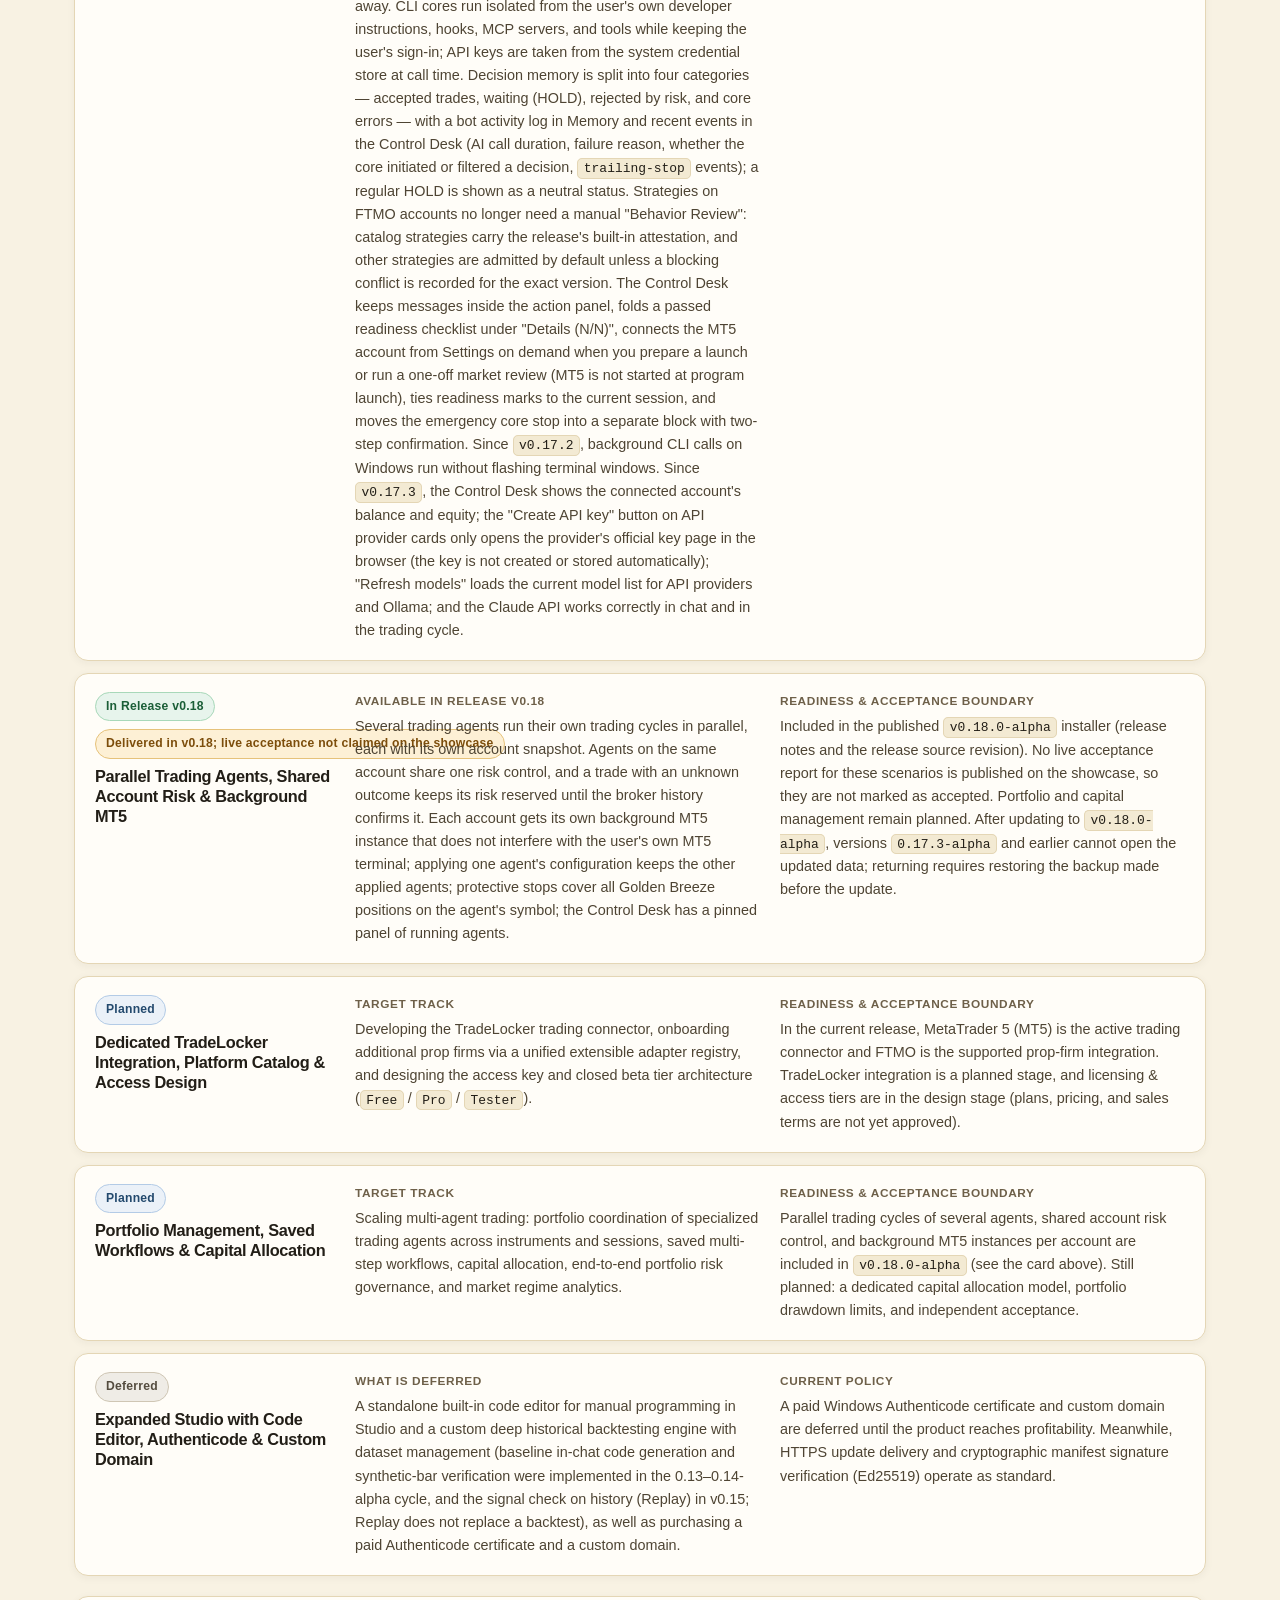
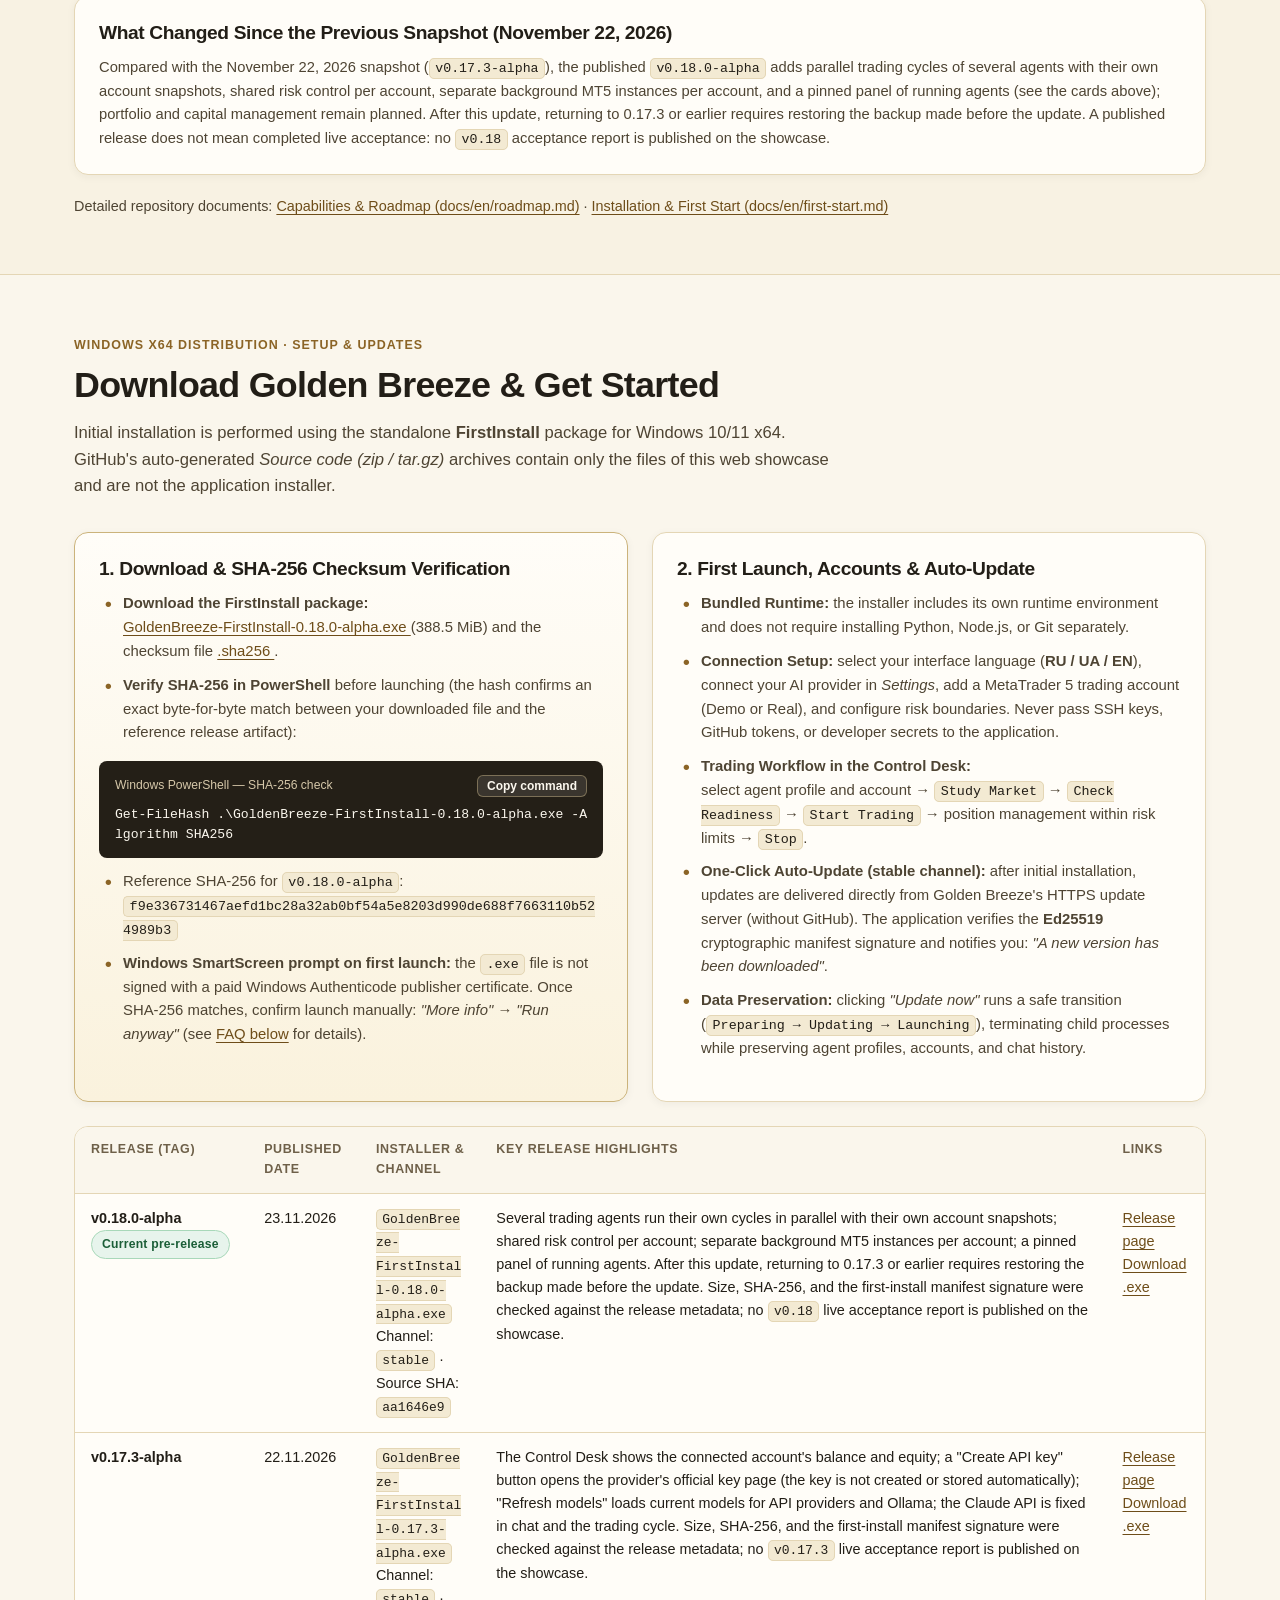
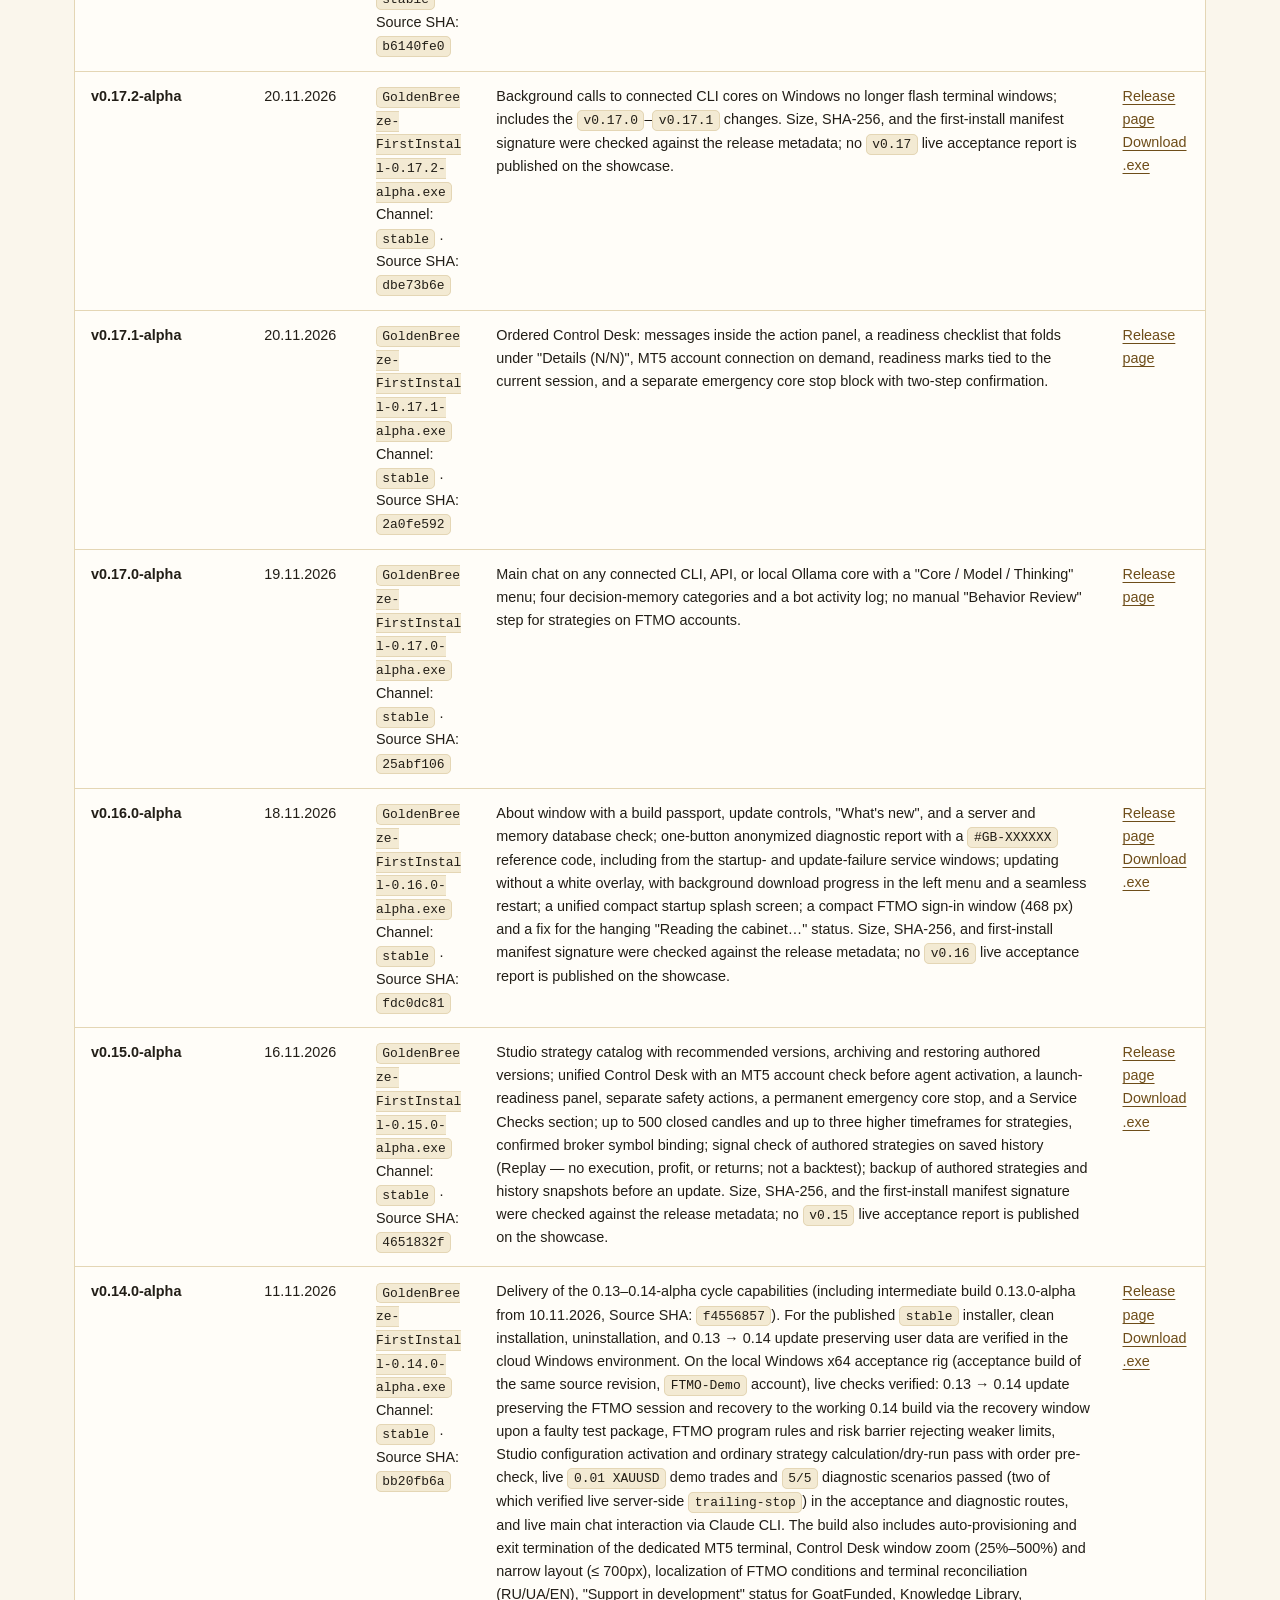
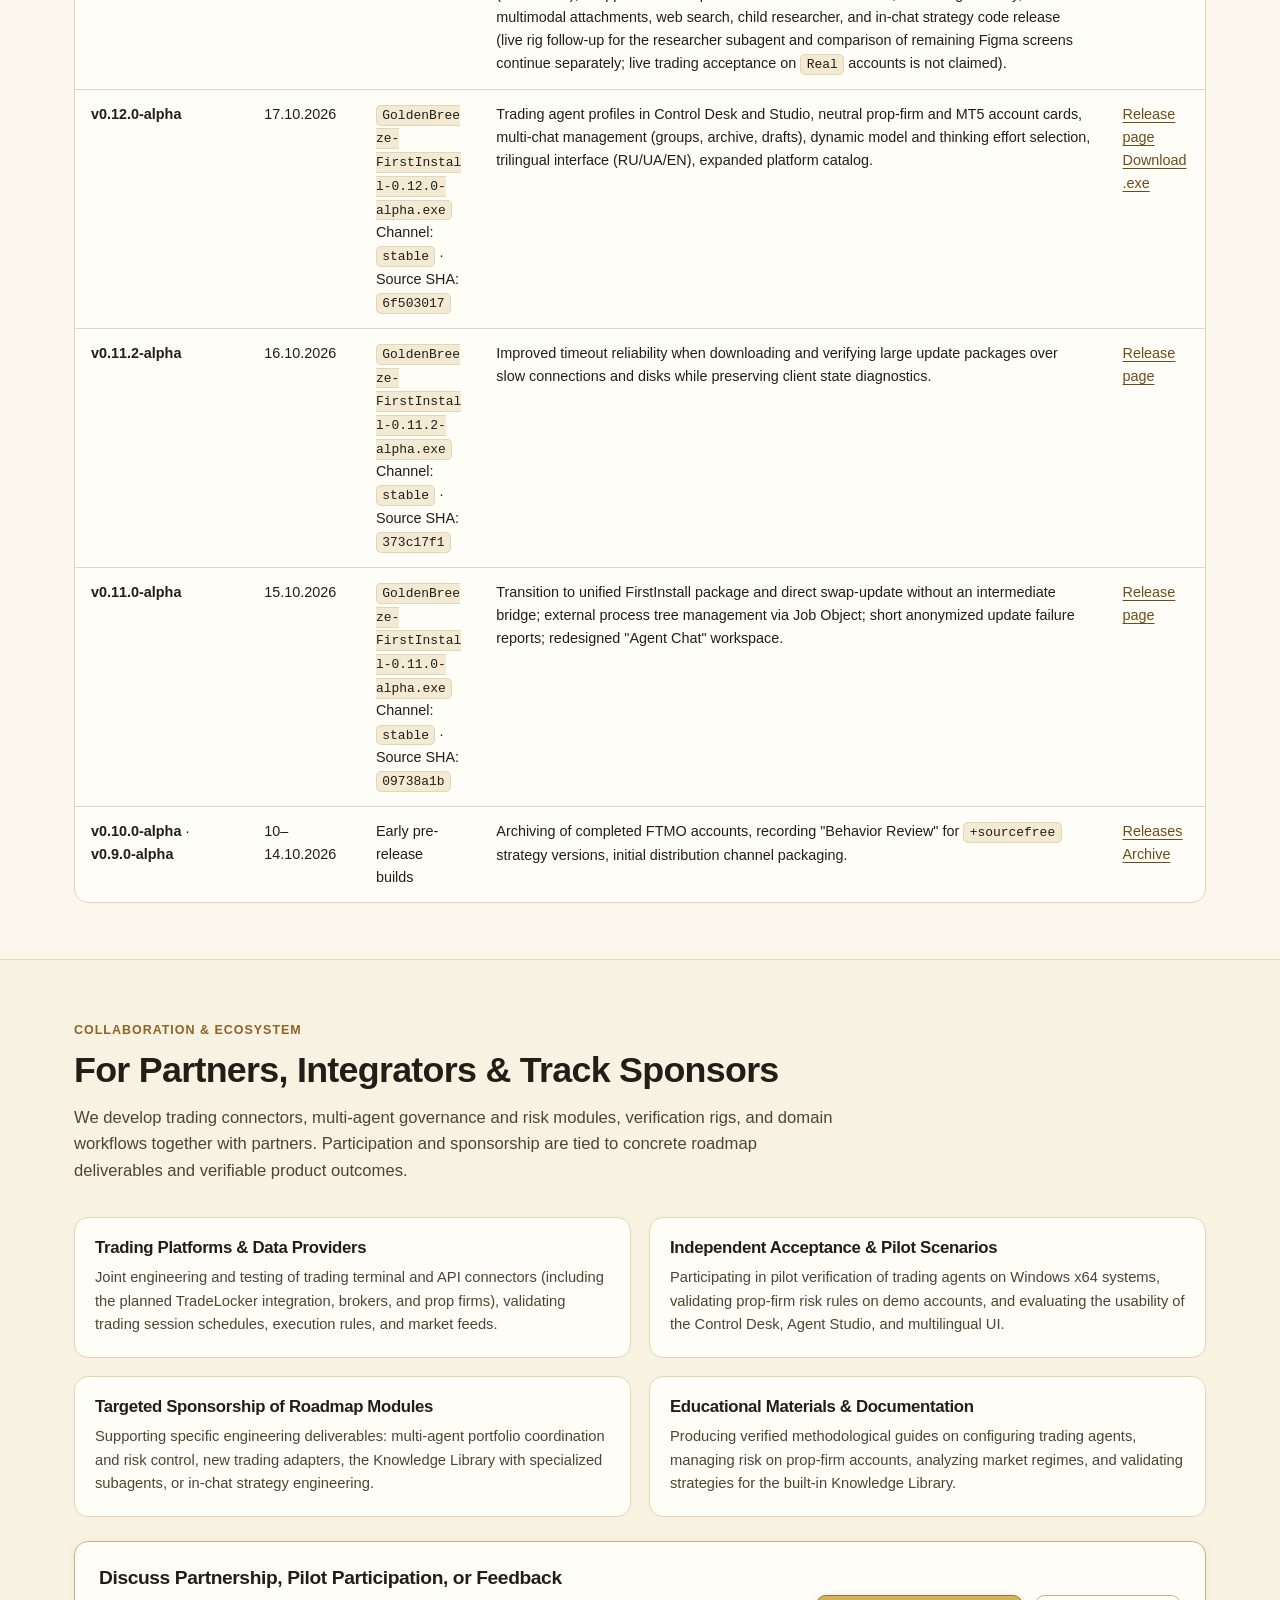
==== commit d5ea6672: "docs: refresh multilingual showcase for v0.18.0-alpha Promote delivered parallel trading capabilitie" ====
--- a/docs/en/index.html
+++ b/docs/en/index.html
@@ -22,10 +22,10 @@
     <div class="container access-banner__inner">
       <span class="access-banner__badge">
         <span class="access-banner__dot" aria-hidden="true"></span>
-        Multi-Agent Trading Platform · Windows x64 · Snapshot as of November 22, 2026
+        Multi-Agent Trading Platform · Windows x64 · Snapshot as of November 24, 2026
       </span>
       <span>
-        Current release: <strong>v0.17.3-alpha</strong> (Pre-release, FirstInstall, published 22.11.2026) · <a href="#download">Download &amp; verify SHA-256</a>
+        Current release: <strong>v0.18.0-alpha</strong> (Pre-release, FirstInstall, published 23.11.2026) · <a href="#download">Download &amp; verify SHA-256</a>
       </span>
     </div>
   </div>
@@ -84,11 +84,11 @@
 
         <a
           class="btn btn--primary btn--sm header-release-btn"
-          href="https://github.com/nikolaykazakovvs-ux/golden-breeze-releases/releases/tag/v0.17.3-alpha"
-          aria-label="Release v0.17.3-alpha"
+          href="https://github.com/nikolaykazakovvs-ux/golden-breeze-releases/releases/tag/v0.18.0-alpha"
+          aria-label="Release v0.18.0-alpha"
         >
-          <span class="header-release-btn__full">Release v0.17.3-alpha</span>
-          <span class="header-release-btn__short" aria-hidden="true">v0.17-alpha</span>
+          <span class="header-release-btn__full">Release v0.18.0-alpha</span>
+          <span class="header-release-btn__short" aria-hidden="true">v0.18-alpha</span>
         </a>
 
         <button
@@ -130,15 +130,15 @@
           <div class="hero__actions">
             <a
               class="btn btn--primary"
-              href="https://github.com/nikolaykazakovvs-ux/golden-breeze-releases/releases/download/v0.17.3-alpha/GoldenBreeze-FirstInstall-0.17.3-alpha.exe"
+              href="https://github.com/nikolaykazakovvs-ux/golden-breeze-releases/releases/download/v0.18.0-alpha/GoldenBreeze-FirstInstall-0.18.0-alpha.exe"
             >
               Download for Windows
             </a>
             <a
               class="btn btn--secondary"
-              href="https://github.com/nikolaykazakovvs-ux/golden-breeze-releases/releases/tag/v0.17.3-alpha"
+              href="https://github.com/nikolaykazakovvs-ux/golden-breeze-releases/releases/tag/v0.18.0-alpha"
             >
-              Release v0.17.3-alpha (Alpha)
+              Release v0.18.0-alpha (Alpha)
             </a>
             <a class="btn btn--ghost" href="#roadmap">
               Capability Status
@@ -146,7 +146,7 @@
           </div>
 
           <p class="hero__note">
-            Pre-release <strong>v0.17.3-alpha</strong> (<code>stable</code> channel, Windows x64). The installer bundles its own runtime environment and never starts trading automatically.
+            Pre-release <strong>v0.18.0-alpha</strong> (<code>stable</code> channel, Windows x64). The installer bundles its own runtime environment and never starts trading automatically.
           </p>
         </div>
 
@@ -155,9 +155,9 @@
           <div class="release-card__header">
             <div>
               <p class="release-card__meta">Published Release · Channel stable</p>
-              <h2 id="release-card-heading" class="release-card__title">Golden Breeze v0.17.3-alpha</h2>
-            </div>
-            <span class="badge badge--released">Alpha · 22.11.2026</span>
+              <h2 id="release-card-heading" class="release-card__title">Golden Breeze v0.18.0-alpha</h2>
+            </div>
+            <span class="badge badge--released">Alpha · 23.11.2026</span>
           </div>
 
           <div class="release-card__specs">
@@ -167,7 +167,7 @@
             </div>
             <div class="spec-box">
               <span class="spec-box__label">File Size</span>
-              <span class="spec-box__value">388.4 MiB (407,318,456 B)</span>
+              <span class="spec-box__value">388.5 MiB (407,355,416 B)</span>
             </div>
             <div class="spec-box">
               <span class="spec-box__label">Trading Connection</span>
@@ -175,18 +175,18 @@
             </div>
             <div class="spec-box">
               <span class="spec-box__label">Acceptance Status</span>
-              <span class="spec-box__value">v0.17 live acceptance not claimed on the showcase (Real not claimed)</span>
+              <span class="spec-box__value">v0.18 live acceptance not claimed on the showcase (Real not claimed)</span>
             </div>
           </div>
 
           <div class="hash-box">
             <div class="hash-box__header">
-              <span class="hash-box__label">SHA-256 for GoldenBreeze-FirstInstall-0.17.3-alpha.exe</span>
+              <span class="hash-box__label">SHA-256 for GoldenBreeze-FirstInstall-0.18.0-alpha.exe</span>
               <button class="copy-btn" type="button" data-copy-target="hero-sha256">
                 Copy SHA-256
               </button>
             </div>
-            <code id="hero-sha256" class="hash-box__code">3607b20aedbb28f66bec38657f32460c1a8ce44f03ca4182abce94813af613fa</code>
+            <code id="hero-sha256" class="hash-box__code">f9e336731467aefd1bc28a32ab0bf54a5e8203d990de688f7663110b524989b3</code>
           </div>
 
           <p class="release-card__meta">
@@ -194,10 +194,10 @@
           </p>
 
           <div class="release-card__links">
-            <a href="https://github.com/nikolaykazakovvs-ux/golden-breeze-releases/releases/download/v0.17.3-alpha/GoldenBreeze-FirstInstall-0.17.3-alpha.exe.sha256">.sha256 file</a>
-            <a href="https://github.com/nikolaykazakovvs-ux/golden-breeze-releases/releases/download/v0.17.3-alpha/build-manifest.json">build-manifest.json</a>
-            <a href="https://github.com/nikolaykazakovvs-ux/golden-breeze-releases/releases/download/v0.17.3-alpha/first-install.json">first-install.json</a>
-            <a href="https://github.com/nikolaykazakovvs-ux/golden-breeze-releases/releases/download/v0.17.3-alpha/first-install.json.sig">Manifest signature .sig</a>
+            <a href="https://github.com/nikolaykazakovvs-ux/golden-breeze-releases/releases/download/v0.18.0-alpha/GoldenBreeze-FirstInstall-0.18.0-alpha.exe.sha256">.sha256 file</a>
+            <a href="https://github.com/nikolaykazakovvs-ux/golden-breeze-releases/releases/download/v0.18.0-alpha/build-manifest.json">build-manifest.json</a>
+            <a href="https://github.com/nikolaykazakovvs-ux/golden-breeze-releases/releases/download/v0.18.0-alpha/first-install.json">first-install.json</a>
+            <a href="https://github.com/nikolaykazakovvs-ux/golden-breeze-releases/releases/download/v0.18.0-alpha/first-install.json.sig">Manifest signature .sig</a>
             <a href="https://github.com/nikolaykazakovvs-ux/golden-breeze-releases/releases">All Releases</a>
           </div>
         </aside>
@@ -258,7 +258,7 @@
                 <div class="pult-demo__sys-pills">
                   <span class="pult-sys-pill">AGENTS : <strong>3</strong></span>
                   <span class="pult-sys-pill pult-sys-pill--ok">RUNNING : <strong id="pult-sys-running">1</strong></span>
-                  <span class="pult-sys-pill">SYSTEM : <strong>STABLE v0.17</strong></span>
+                  <span class="pult-sys-pill">SYSTEM : <strong>STABLE v0.18</strong></span>
                   <span class="pult-sys-pill">DATA : <strong>MT5 SERVER</strong></span>
                 </div>
                 <div class="pult-demo__sys-right">
@@ -674,14 +674,14 @@
             <div class="feature-card__top">
               <div class="feature-card__header">
                 <h3 class="feature-card__title">Control Desk &amp; Agent Studio</h3>
-                <span class="badge badge--released">In Release v0.17</span>
+                <span class="badge badge--released">In Release v0.18</span>
               </div>
               <p class="feature-card__desc">
                 Command center for trading agents: assigning instruments, accounts, and risk boundaries in Studio, a unified Control Desk that connects and checks the MT5 account before an agent is activated, a launch-readiness panel (an unknown state is never shown as ready), separate actions for Stop (protection of open positions continues), revoking order permission, closing positions, and a permanent emergency core stop, a Service Checks section, and a decision log. Since v0.16, the Control Desk has an About window with a build passport and update controls, and a one-button anonymized diagnostic report. Since v0.17, messages stay inside the action panel, the readiness checklist folds under "Details (N/N)", the MT5 account from Settings is connected on demand when you prepare a launch, and the emergency core stop is a separate block with two-step confirmation; decision memory has four categories and a bot activity log.
               </p>
             </div>
             <p class="feature-card__boundary">
-              <strong>Status &amp; Acceptance:</strong> the unified Control Desk and launch-readiness panel are included in the published v0.17.3-alpha release (stable); no v0.17 live acceptance report is published on the showcase. Historically, during v0.14.0-alpha acceptance (November 12, 2026), publication and activation of Studio configurations, the risk barrier, and calculation/dry-run strategy evaluation with order pre-check were verified on the Windows x64 rig.
+              <strong>Status &amp; Acceptance:</strong> the unified Control Desk and launch-readiness panel are included in the published v0.18.0-alpha release (stable); no v0.18 live acceptance report is published on the showcase. Historically, during v0.14.0-alpha acceptance (November 12, 2026), publication and activation of Studio configurations, the risk barrier, and calculation/dry-run strategy evaluation with order pre-check were verified on the Windows x64 rig.
             </p>
           </article>
 
@@ -690,14 +690,14 @@
             <div class="feature-card__top">
               <div class="feature-card__header">
                 <h3 class="feature-card__title">Chat, Knowledge Library &amp; Researcher</h3>
-                <span class="badge badge--released">In Release v0.17</span>
+                <span class="badge badge--released">In Release v0.18</span>
               </div>
               <p class="feature-card__desc">
                 Tasking environment for the main agent on any connected core (since v0.17): Claude CLI, Codex CLI (ChatGPT sign-in without an API key), Antigravity CLI, Kimi CLI, OpenAI, Claude, Gemini, and OpenRouter APIs, or local Ollama; multi-chat management, reasoning levels, multimodal attachments (images, PDF/DOCX, video frames), Knowledge Library with page citations, web search, and a child researcher subagent.
               </p>
             </div>
             <p class="feature-card__boundary">
-              <strong>Status &amp; Acceptance:</strong> included in release v0.17.3-alpha; historically, during v0.14.0-alpha acceptance, live main chat interaction in the desktop UI via Claude CLI was verified on the Windows x64 rig (a separate live rig check of delegating tasks to the child researcher subagent is scheduled as a distinct follow-up step).
+              <strong>Status &amp; Acceptance:</strong> included in release v0.18.0-alpha; historically, during v0.14.0-alpha acceptance, live main chat interaction in the desktop UI via Claude CLI was verified on the Windows x64 rig (a separate live rig check of delegating tasks to the child researcher subagent is scheduled as a distinct follow-up step).
             </p>
           </article>
 
@@ -706,14 +706,14 @@
             <div class="feature-card__top">
               <div class="feature-card__header">
                 <h3 class="feature-card__title">Accounts, Risk Control &amp; Execution (MT5)</h3>
-                <span class="badge badge--released">In Release v0.17</span>
+                <span class="badge badge--released">In Release v0.18</span>
               </div>
               <p class="feature-card__desc">
                 Core trading integration of the platform: connecting Demo and Real accounts via MetaTrader 5, auto-provisioning and exit termination of the dedicated MT5 terminal, a confirmed binding of the exact broker symbol to the account with its specification re-checked before execution, prop-firm and account cards, reconciling FTMO portal objectives with the terminal, diagnostic demo route, and protective stop management. Since v0.16, the FTMO sign-in window is compact, and the "Reading the cabinet…" status no longer hangs. Since v0.17, strategies on FTMO accounts no longer need a manual "Behavior Review" in the program (the program's own admission rule, not an approval by FTMO), and unlinked historical accounts are hidden from prop-firm cards.
               </p>
             </div>
             <p class="feature-card__boundary">
-              <strong>Status &amp; Acceptance:</strong> included in release v0.17.3-alpha; historically, during v0.14.0-alpha acceptance on the acceptance build with an FTMO-Demo account, MT5 connection, FTMO program rule verification, ordinary strategy calculation/dry-run pass without order submission, and live XAUUSD demo trades with server-side trailing-stop via acceptance and diagnostic scenarios are verified. The platform supports connecting both Demo and Real accounts (the "demo-only" guard applies exclusively to the diagnostic test route); completed live trading acceptance on a Real account is not claimed.
+              <strong>Status &amp; Acceptance:</strong> included in release v0.18.0-alpha; historically, during v0.14.0-alpha acceptance on the acceptance build with an FTMO-Demo account, MT5 connection, FTMO program rule verification, ordinary strategy calculation/dry-run pass without order submission, and live XAUUSD demo trades with server-side trailing-stop via acceptance and diagnostic scenarios are verified. The platform supports connecting both Demo and Real accounts (the "demo-only" guard applies exclusively to the diagnostic test route); completed live trading acceptance on a Real account is not claimed.
             </p>
           </article>
 
@@ -722,14 +722,14 @@
             <div class="feature-card__top">
               <div class="feature-card__header">
                 <h3 class="feature-card__title">Executable Logic &amp; In-Chat Strategy Release</h3>
-                <span class="badge badge--released">In Release v0.17</span>
+                <span class="badge badge--released">In Release v0.18</span>
               </div>
               <p class="feature-card__desc">
                 Built-in workflow for trading logic: a Studio strategy catalog with a recommended version, archiving and restoring authored versions, writing Python strategy code directly in chat, isolated verification on synthetic bars, and a signal check on recorded market history (Replay) before an authored strategy can be selected.
               </p>
             </div>
             <p class="feature-card__boundary">
-              <strong>Status &amp; Acceptance:</strong> included in release v0.17.3-alpha. Replay only counts strategy signals on history and is not a backtest: it has no trade execution, profit, equity, or returns, and no backtest is offered in this delivery. Historically, during v0.14.0-alpha acceptance, signal calculation of the standard strategy with order pre-check in calculation/dry-run mode was verified.
+              <strong>Status &amp; Acceptance:</strong> included in release v0.18.0-alpha. Replay only counts strategy signals on history and is not a backtest: it has no trade execution, profit, equity, or returns, and no backtest is offered in this delivery. Historically, during v0.14.0-alpha acceptance, signal calculation of the standard strategy with order pre-check in calculation/dry-run mode was verified.
             </p>
           </article>
 
@@ -738,14 +738,14 @@
             <div class="feature-card__top">
               <div class="feature-card__header">
                 <h3 class="feature-card__title">FirstInstall Package &amp; Auto-Update</h3>
-                <span class="badge badge--released">In Release v0.17</span>
+                <span class="badge badge--released">In Release v0.18</span>
               </div>
               <p class="feature-card__desc">
                 Standalone Windows x64 distribution and direct one-click HTTPS updates with Ed25519 manifest signature verification, safe child process termination, embedded build revision stamp verification, recovery to the working version upon update failure (automatic if the new build fails to launch, or via the recovery window button), and preservation of agent profiles, accounts, and history — and, since v0.15, of authored strategies and Replay history snapshots. Since v0.16, the download runs in the background with progress in the left menu instead of a white overlay, and the regular restart runs seamlessly.
               </p>
             </div>
             <p class="feature-card__boundary">
-              <strong>Status &amp; Acceptance:</strong> v0.17.3-alpha is published; its size, SHA-256, and first-install manifest signature were checked against the release metadata. Historically, for the published v0.14.0-alpha (stable) installer, clean installation, uninstallation, and 0.13 → 0.14 update preserving user data are verified in the cloud Windows environment; on the local Windows x64 rig using the acceptance build, update preserving the FTMO session and recovery to the working 0.14 build via the recovery window button upon a faulty test package are verified (rolling back the published stable build 0.14 → 0.13 was not separately tested).
+              <strong>Status &amp; Acceptance:</strong> v0.18.0-alpha is published; its size, SHA-256, and first-install manifest signature were checked against the release metadata. Historically, for the published v0.14.0-alpha (stable) installer, clean installation, uninstallation, and 0.13 → 0.14 update preserving user data are verified in the cloud Windows environment; on the local Windows x64 rig using the acceptance build, update preserving the FTMO session and recovery to the working 0.14 build via the recovery window button upon a faulty test package are verified (rolling back the published stable build 0.14 → 0.13 was not separately tested).
             </p>
           </article>
 
@@ -761,7 +761,7 @@
               </p>
             </div>
             <p class="feature-card__boundary">
-              <strong>Status:</strong> prepared in the main branch and awaiting delivery, not part of the published v0.17.3-alpha: parallel cycles of several trading agents with their own account snapshots, shared risk control per account, background MT5 instances per account, and a pinned panel of running agents. Portfolio and capital management, TradeLocker, and access tiers remain planned milestones.
+              <strong>Status:</strong> since v0.18, parallel cycles of several trading agents with their own account snapshots, shared risk control per account, background MT5 instances per account, and a pinned panel of running agents are included in the release; portfolio and capital management, TradeLocker, and access tiers remain planned milestones.
             </p>
           </article>
         </div>
@@ -781,7 +781,7 @@
             From Account Setup &amp; Agent Tasks to Execution &amp; Risk Governance
           </h2>
           <p class="section__subtitle">
-            The user defines accounts, risk boundaries, and tasks from the Control Desk, while agents analyze the market, formulate decisions, and manage positions within granted permissions. In release v0.17, management operates across agent profiles with MT5 from a unified Control Desk, with the Knowledge Library, child researcher, strategy catalog, and in-chat strategy code release, while multi-executor portfolio coordination advances in subsequent stages.
+            The user defines accounts, risk boundaries, and tasks from the Control Desk, while agents analyze the market, formulate decisions, and manage positions within granted permissions. In release v0.18, management operates across agent profiles with MT5 from a unified Control Desk, with the Knowledge Library, child researcher, strategy catalog, and in-chat strategy code release, while multi-executor portfolio coordination advances in subsequent stages.
           </p>
         </div>
 
@@ -833,20 +833,20 @@
     <section id="roadmap" class="section section--alt" aria-labelledby="roadmap-title">
       <div class="container">
         <div class="section__header">
-          <span class="section__eyebrow">Track Statuses · Snapshot November 22, 2026 (v0.17.3 released November 22, 2026; historical v0.14 acceptance snapshot — November 12, 2026)</span>
+          <span class="section__eyebrow">Track Statuses · Snapshot November 24, 2026 (v0.18.0 released November 23, 2026; historical v0.14 acceptance snapshot — November 12, 2026)</span>
           <h2 id="roadmap-title" class="section__title">
-            Available in Release v0.17, Acceptance Boundaries &amp; Planned Next
+            Available in Release v0.18, Acceptance Boundaries &amp; Planned Next
           </h2>
           <p class="section__subtitle">
-            Multi-agent trading platform roadmap matrix: the <code>v0.17.3-alpha</code> installer is published (<code>stable</code> channel, published November 22, 2026). <code>v0.15</code> added a strategy catalog, a unified Control Desk, extended market data, and a signal check of strategies on history to the capabilities of the <code>0.13–0.14-alpha</code> cycle, <code>v0.16</code> added an About window with a diagnostic report and updated update, startup, and FTMO sign-in flows, and <code>v0.17</code> adds a choice of connected AI cores in chat, decision-memory categories with a bot activity log, an ordered Control Desk, and FTMO admission without a manual behavior review. For each track, we separate delivery in the build from verified scenarios. No <code>v0.17</code> live acceptance report is published on the showcase yet: the checks in the cloud Windows environment and on the <code>FTMO-Demo</code> account mentioned on the cards belong to the previous <code>v0.14.0-alpha</code> installer (November 12, 2026 snapshot) and are not carried over to the new installer. Completed live trading acceptance on a connected <code>Real</code> account is not claimed.
+            Multi-agent trading platform roadmap matrix: the <code>v0.18.0-alpha</code> installer is published (<code>stable</code> channel, published November 23, 2026). <code>v0.15</code> added a strategy catalog, a unified Control Desk, extended market data, and a signal check of strategies on history to the capabilities of the <code>0.13–0.14-alpha</code> cycle, <code>v0.16</code> added an About window with a diagnostic report and updated update, startup, and FTMO sign-in flows, <code>v0.18</code> added a choice of connected AI cores in chat, decision-memory categories with a bot activity log, an ordered Control Desk, and FTMO admission without a manual behavior review, and <code>v0.18</code> adds parallel cycles of several trading agents with shared account risk control. For each track, we separate delivery in the build from verified scenarios. No <code>v0.18</code> live acceptance report is published on the showcase yet: the checks in the cloud Windows environment and on the <code>FTMO-Demo</code> account mentioned on the cards belong to the previous <code>v0.14.0-alpha</code> installer (November 12, 2026 snapshot) and are not carried over to the new installer. Completed live trading acceptance on a connected <code>Real</code> account is not claimed.
           </p>
         </div>
 
         <!-- Status legend -->
         <div class="status-legend" aria-label="Readiness status legend">
           <div class="legend-item">
-            <span class="badge badge--released">In Release v0.17</span>
-            <strong>Delivered in Build v0.17.3-alpha (stable) — 11 Tracks</strong>
+            <span class="badge badge--released">In Release v0.18</span>
+            <strong>Delivered in Build v0.18.0-alpha (stable) — 12 Tracks</strong>
             Included in the published FirstInstall package. The status reflects feature delivery in the current release and is always read alongside the explicit acceptance scope badge on each card.
           </div>
           <div class="legend-item">
@@ -869,12 +869,12 @@
         <!-- Filter buttons -->
         <div class="filter-bar">
           <div class="filter-buttons" role="group" aria-label="Filter tracks by readiness status">
-            <button class="filter-btn" type="button" data-filter="all" aria-pressed="true">All tracks (14)</button>
-            <button class="filter-btn" type="button" data-filter="released" aria-pressed="false">In Release v0.17 (11)</button>
+            <button class="filter-btn" type="button" data-filter="all" aria-pressed="true">All tracks (15)</button>
+            <button class="filter-btn" type="button" data-filter="released" aria-pressed="false">In Release v0.18 (12)</button>
             <button class="filter-btn" type="button" data-filter="planned" aria-pressed="false">Planned (2)</button>
             <button class="filter-btn" type="button" data-filter="deferred" aria-pressed="false">Deferred (1)</button>
           </div>
-          <span id="filter-count" class="filter-count" aria-live="polite">Showing tracks: 14 of 14</span>
+          <span id="filter-count" class="filter-count" aria-live="polite">Showing tracks: 15 of 15</span>
         </div>
 
         <!-- Matrix list -->
@@ -882,20 +882,20 @@
           <!-- 1 -->
           <article class="matrix-item" data-status="released">
             <div class="matrix-item__head">
-              <span class="badge badge--released">In Release v0.17</span>
+              <span class="badge badge--released">In Release v0.18</span>
               <span class="badge badge--inprogress">Scope: CI &amp; Rig</span>
               <h3 class="matrix-item__title">FirstInstall Installer &amp; Swap Auto-Update</h3>
             </div>
             <div>
-              <span class="matrix-item__col-label">Available in Release v0.17</span>
-              <p class="matrix-item__text">
-                Primary installer package <code>GoldenBreeze-FirstInstall-0.17.3-alpha.exe</code> (<code>stable</code> channel). Subsequent updates are delivered directly from the HTTPS server with Ed25519 manifest signature verification, child process tree termination via Job Object, embedded build revision stamp verification, recovery to the working version upon update failure (automatic if the new build fails to launch, or via the recovery window button), and short anonymized failure reports. Since <code>v0.15</code>, the pre-update backup also keeps authored strategies and Replay history snapshots. Since <code>v0.16</code>, the update downloads in the background with progress shown in the lower block of the left menu instead of a white overlay, a compact "Update / Later" reminder appears once per session, and the regular restart on update runs seamlessly without intermediate service windows; startup and recovery screens follow the light and dark theme.
+              <span class="matrix-item__col-label">Available in Release v0.18</span>
+              <p class="matrix-item__text">
+                Primary installer package <code>GoldenBreeze-FirstInstall-0.18.0-alpha.exe</code> (<code>stable</code> channel). Subsequent updates are delivered directly from the HTTPS server with Ed25519 manifest signature verification, child process tree termination via Job Object, embedded build revision stamp verification, recovery to the working version upon update failure (automatic if the new build fails to launch, or via the recovery window button), and short anonymized failure reports. Since <code>v0.15</code>, the pre-update backup also keeps authored strategies and Replay history snapshots. Since <code>v0.16</code>, the update downloads in the background with progress shown in the lower block of the left menu instead of a white overlay, a compact "Update / Later" reminder appears once per session, and the regular restart on update runs seamlessly without intermediate service windows; startup and recovery screens follow the light and dark theme.
               </p>
             </div>
             <div>
               <span class="matrix-item__col-label">Readiness &amp; Acceptance Boundary</span>
               <p class="matrix-item__text">
-                For the <code>v0.17.3-alpha</code> installer, the published size, SHA-256, and first-install manifest signature were checked; separate install and update check results for <code>v0.17</code> are not claimed on the showcase. Historically, for the published <code>v0.14.0-alpha</code> installer (<code>stable</code> channel), clean installation, full NSIS uninstallation, and live one-click update <code>0.13.0-alpha → 0.14.0-alpha</code> preserving the database, strategies, and settings are verified in the cloud Windows environment. On the local Windows x64 rig using the dedicated acceptance build of the same source revision, cold start, clean exit without leftover processes, <code>0.13 → 0.14</code> update preserving the FTMO session, and recovery to the working <code>0.14</code> build via the recovery window button upon a faulty test update package are verified (rolling back the published product build <code>0.14.0-alpha → 0.13.0-alpha</code> was not separately tested).
+                For the <code>v0.18.0-alpha</code> installer, the published size, SHA-256, and first-install manifest signature were checked; separate install and update check results for <code>v0.18</code> are not claimed on the showcase. Historically, for the published <code>v0.14.0-alpha</code> installer (<code>stable</code> channel), clean installation, full NSIS uninstallation, and live one-click update <code>0.13.0-alpha → 0.14.0-alpha</code> preserving the database, strategies, and settings are verified in the cloud Windows environment. On the local Windows x64 rig using the dedicated acceptance build of the same source revision, cold start, clean exit without leftover processes, <code>0.13 → 0.14</code> update preserving the FTMO session, and recovery to the working <code>0.14</code> build via the recovery window button upon a faulty test update package are verified (rolling back the published product build <code>0.14.0-alpha → 0.13.0-alpha</code> was not separately tested).
               </p>
             </div>
           </article>
@@ -903,20 +903,20 @@
           <!-- 2 -->
           <article class="matrix-item" data-status="released">
             <div class="matrix-item__head">
-              <span class="badge badge--released">In Release v0.17</span>
+              <span class="badge badge--released">In Release v0.18</span>
               <span class="badge badge--inprogress">Scope: Main Chat</span>
               <h3 class="matrix-item__title">Multi-Conversation Core Chat &amp; Model Selection</h3>
             </div>
             <div>
-              <span class="matrix-item__col-label">Available in Release v0.17</span>
-              <p class="matrix-item__text">
-                Workspace for tasking the main agent via <strong>Claude CLI</strong> and <strong>Codex CLI (ChatGPT sign-in without an API key)</strong>: creating, renaming, archiving, and restoring conversations, grouping, draft isolation, selecting model and reasoning level (thinking effort), displaying requested vs. actual model, and Markdown response formatting. Since <code>v0.17</code>, the main chat runs on any connected and enabled core (see the <code>v0.17</code> card below).
+              <span class="matrix-item__col-label">Available in Release v0.18</span>
+              <p class="matrix-item__text">
+                Workspace for tasking the main agent via <strong>Claude CLI</strong> and <strong>Codex CLI (ChatGPT sign-in without an API key)</strong>: creating, renaming, archiving, and restoring conversations, grouping, draft isolation, selecting model and reasoning level (thinking effort), displaying requested vs. actual model, and Markdown response formatting. Since <code>v0.18</code>, the main chat runs on any connected and enabled core (see the <code>v0.17</code> card below).
               </p>
             </div>
             <div>
               <span class="matrix-item__col-label">Readiness &amp; Acceptance Boundary</span>
               <p class="matrix-item__text">
-                Included in the published <code>v0.17.3-alpha</code> release. Live main chat interaction via the connected <strong>Claude CLI</strong> provider was historically verified in the desktop UI during <code>v0.14.0-alpha</code> acceptance on the Windows x64 rig; manual visual comparison of remaining screen states against Figma baselines continues separately.
+                Included in the published <code>v0.18.0-alpha</code> release. Live main chat interaction via the connected <strong>Claude CLI</strong> provider was historically verified in the desktop UI during <code>v0.14.0-alpha</code> acceptance on the Windows x64 rig; manual visual comparison of remaining screen states against Figma baselines continues separately.
               </p>
             </div>
           </article>
@@ -924,12 +924,12 @@
           <!-- 3 -->
           <article class="matrix-item" data-status="released">
             <div class="matrix-item__head">
-              <span class="badge badge--released">In Release v0.17</span>
+              <span class="badge badge--released">In Release v0.18</span>
               <span class="badge badge--inprogress">Scope: Tests + UI Review</span>
               <h3 class="matrix-item__title">Trilingual Interface (RU · UA · EN)</h3>
             </div>
             <div>
-              <span class="matrix-item__col-label">Available in Release v0.17</span>
+              <span class="matrix-item__col-label">Available in Release v0.18</span>
               <p class="matrix-item__text">
                 Switching between Russian, Ukrainian, and English across the Control Desk, Agent Studio, agent chat, memory, prop-firm cards, and update notifications, persisting language and theme selection across restarts.
               </p>
@@ -945,12 +945,12 @@
           <!-- 4 -->
           <article class="matrix-item" data-status="released">
             <div class="matrix-item__head">
-              <span class="badge badge--released">In Release v0.17</span>
+              <span class="badge badge--released">In Release v0.18</span>
               <span class="badge badge--inprogress">Scope: FTMO-Demo + UI</span>
               <h3 class="matrix-item__title">Closed-History Analysis, Server Timezones &amp; Control Desk Readiness</h3>
             </div>
             <div>
-              <span class="matrix-item__col-label">Available in Release v0.17</span>
+              <span class="matrix-item__col-label">Available in Release v0.18</span>
               <p class="matrix-item__text">
                 Immediate analysis of closed bar history when the market is closed without waiting for a live tick, history persistence across session breaks, "Market State" block following the official FTMO schedule, weekly bar dating by server timezone (including DST transitions), auto-synchronization of symbols in MT5 "Market Watch", background verification of broker server time, window zoom (25%–500%), and narrow responsive layout (≤ 700px).
               </p>
@@ -958,7 +958,7 @@
             <div>
               <span class="matrix-item__col-label">Readiness &amp; Acceptance Boundary</span>
               <p class="matrix-item__text">
-                Included in the published <code>v0.17.3-alpha</code> installer (bars without verified UTC are never passed into the trading pipeline). Creation, validation, publication, and activation of Studio configurations, readiness checks, and calculation/dry-run strategy evaluation in the Control Desk were historically verified on the Windows x64 acceptance rig during <code>v0.14.0-alpha</code> acceptance; manual visual comparison of remaining screens against Figma baselines continues separately.
+                Included in the published <code>v0.18.0-alpha</code> installer (bars without verified UTC are never passed into the trading pipeline). Creation, validation, publication, and activation of Studio configurations, readiness checks, and calculation/dry-run strategy evaluation in the Control Desk were historically verified on the Windows x64 acceptance rig during <code>v0.14.0-alpha</code> acceptance; manual visual comparison of remaining screens against Figma baselines continues separately.
               </p>
             </div>
           </article>
@@ -966,14 +966,14 @@
           <!-- 5 -->
           <article class="matrix-item" data-status="released">
             <div class="matrix-item__head">
-              <span class="badge badge--released">In Release v0.17</span>
+              <span class="badge badge--released">In Release v0.18</span>
               <span class="badge badge--inprogress">Scope: FTMO-Demo</span>
               <h3 class="matrix-item__title">MT5 Trading Pipeline, Diagnostic Demo Route &amp; FTMO Rules</h3>
             </div>
             <div>
-              <span class="matrix-item__col-label">Available in Release v0.17</span>
-              <p class="matrix-item__text">
-                In <code>v0.17.3-alpha</code>, the platform includes connecting Demo and Real accounts via MetaTrader 5, a "Connect now" toggle and automatic adapter selection by platform family, auto-provisioning of the dedicated MT5 terminal (Algo Trading and default profile enabled) with non-activating window placement and auto-termination on exit, a GoatFunded card with "Support in development" status, FTMO objective reconciliation with the terminal, and acceptance and diagnostic execution verification routes for demo accounts.
+              <span class="matrix-item__col-label">Available in Release v0.18</span>
+              <p class="matrix-item__text">
+                In <code>v0.18.0-alpha</code>, the platform includes connecting Demo and Real accounts via MetaTrader 5, a "Connect now" toggle and automatic adapter selection by platform family, auto-provisioning of the dedicated MT5 terminal (Algo Trading and default profile enabled) with non-activating window placement and auto-termination on exit, a GoatFunded card with "Support in development" status, FTMO objective reconciliation with the terminal, and acceptance and diagnostic execution verification routes for demo accounts.
               </p>
             </div>
             <div>
@@ -987,12 +987,12 @@
           <!-- 6 -->
           <article class="matrix-item" data-status="released">
             <div class="matrix-item__head">
-              <span class="badge badge--released">In Release v0.17</span>
+              <span class="badge badge--released">In Release v0.18</span>
               <span class="badge badge--inprogress">Scope: Dry-Run Pass</span>
               <h3 class="matrix-item__title">From Chat Idea to Strategy Code &amp; Studio Catalog</h3>
             </div>
             <div>
-              <span class="matrix-item__col-label">Available in Release v0.17</span>
+              <span class="matrix-item__col-label">Available in Release v0.18</span>
               <p class="matrix-item__text">
                 The main agent writes and refines Python strategy code directly in chat: the application validates the code against a construct whitelist, runs it in an isolated memory-limited process on synthetic bars, and renders a strategy card with code preview and an <strong>"Add to catalog"</strong> button for immediate selection in Agent Studio.
               </p>
@@ -1000,7 +1000,7 @@
             <div>
               <span class="matrix-item__col-label">Readiness &amp; Acceptance Boundary</span>
               <p class="matrix-item__text">
-                Included in the published <code>v0.17.3-alpha</code> installer. The in-chat run checks executability and invariants on synthetic bars, while historically, during <code>v0.14.0-alpha</code> acceptance on the Windows x64 rig, the standard strategy was verified through signal calculation on closed bars, AI review, volume sizing, and order pre-check in calculation/dry-run mode without submitting a live trade; a standalone code editor in Studio and a deep historical dataset backtester are deferred.
+                Included in the published <code>v0.18.0-alpha</code> installer. The in-chat run checks executability and invariants on synthetic bars, while historically, during <code>v0.14.0-alpha</code> acceptance on the Windows x64 rig, the standard strategy was verified through signal calculation on closed bars, AI review, volume sizing, and order pre-check in calculation/dry-run mode without submitting a live trade; a standalone code editor in Studio and a deep historical dataset backtester are deferred.
               </p>
             </div>
           </article>
@@ -1008,12 +1008,12 @@
           <!-- 7 -->
           <article class="matrix-item" data-status="released">
             <div class="matrix-item__head">
-              <span class="badge badge--released">In Release v0.17</span>
+              <span class="badge badge--released">In Release v0.18</span>
               <span class="badge badge--inprogress">Scope: Subagent Follow-Up</span>
               <h3 class="matrix-item__title">Knowledge Library, Multimodal Attachments &amp; Researcher Agent</h3>
             </div>
             <div>
-              <span class="matrix-item__col-label">Available in Release v0.17</span>
+              <span class="matrix-item__col-label">Available in Release v0.18</span>
               <p class="matrix-item__text">
                 Chat supports multimodal attachments (screenshots, tables, text, <code>PDF</code>, <code>DOCX</code>, frame extraction from videos up to 10 MB / 10 min), a built-in <strong>Knowledge Library</strong> (saving materials, searching, and reading with source and page citations), live <strong>web search</strong>, and delegation of research questions to a <strong>child researcher subagent</strong>.
               </p>
@@ -1021,7 +1021,7 @@
             <div>
               <span class="matrix-item__col-label">Readiness &amp; Acceptance Boundary</span>
               <p class="matrix-item__text">
-                Included in the published <code>v0.17.3-alpha</code> installer (the child researcher has access only to the Knowledge Library and web search without trading account access; a separate live acceptance check of delegation to the child researcher on the rig is scheduled as a standalone follow-up check). Coordinating multiple <em>trading</em> executor subagents belongs to the planned portfolio milestone.
+                Included in the published <code>v0.18.0-alpha</code> installer (the child researcher has access only to the Knowledge Library and web search without trading account access; a separate live acceptance check of delegation to the child researcher on the rig is scheduled as a standalone follow-up check). Coordinating multiple <em>trading</em> executor subagents belongs to the planned portfolio milestone.
               </p>
             </div>
           </article>
@@ -1029,12 +1029,12 @@
           <!-- 7a -->
           <article class="matrix-item" data-status="released">
             <div class="matrix-item__head">
-              <span class="badge badge--released">In Release v0.17</span>
+              <span class="badge badge--released">In Release v0.18</span>
               <span class="badge badge--inprogress">Delivered since v0.15; live acceptance not claimed on the showcase</span>
               <h3 class="matrix-item__title">Strategy Catalog &amp; Unified Control Desk</h3>
             </div>
             <div>
-              <span class="matrix-item__col-label">Available in Release v0.17</span>
+              <span class="matrix-item__col-label">Available in Release v0.18</span>
               <p class="matrix-item__text">
                 Strategy catalog in Agent Studio: implemented trading strategies and registered authored strategies with one recommended version per family, saved configurations kept without silently swapping the version, archiving and restoring authored versions, deleting an unregistered draft from its chat card, and a shortcut from Studio to create a strategy in Chat. Unified Control Desk: connecting and checking the MT5 account before an agent is activated (balance, equity, broker-confirmed account type, and data freshness) without starting trading, a launch-readiness panel, separate actions for Stop (no new entries; protection and <code>trailing-stop</code> of open positions continue until the broker confirms zero open positions), revoking order permission, closing positions, and a permanent emergency core stop that distinguishes a confirmed stop from an unconfirmed one, a Service Checks section, risk settings in the Studio "Risk" tab, and prop-firm rules in the "Prop Firms" section.
               </p>
@@ -1042,7 +1042,7 @@
             <div>
               <span class="matrix-item__col-label">Readiness &amp; Acceptance Boundary</span>
               <p class="matrix-item__text">
-                Included in the published <code>v0.17.3-alpha</code> installer (release notes and the release source revision). No live acceptance report for these scenarios is published on the showcase, so they are not marked as accepted.
+                Included in the published <code>v0.18.0-alpha</code> installer (release notes and the release source revision). No live acceptance report for these scenarios is published on the showcase, so they are not marked as accepted.
               </p>
             </div>
           </article>
@@ -1050,12 +1050,12 @@
           <!-- 7b -->
           <article class="matrix-item" data-status="released">
             <div class="matrix-item__head">
-              <span class="badge badge--released">In Release v0.17</span>
+              <span class="badge badge--released">In Release v0.18</span>
               <span class="badge badge--inprogress">Delivered since v0.15; live acceptance not claimed on the showcase</span>
               <h3 class="matrix-item__title">Market Data, History &amp; Signal Check on History (Replay)</h3>
             </div>
             <div>
-              <span class="matrix-item__col-label">Available in Release v0.17</span>
+              <span class="matrix-item__col-label">Available in Release v0.18</span>
               <p class="matrix-item__text">
                 A strategy can request up to 500 closed candles of its timeframe and up to three higher timeframes; at decision time it sees only bars that have already closed, and the completeness, freshness, and between-session gaps of the history are checked and recorded. The exact broker symbol is bound to the account with its full specification and re-checked before execution. Checking a written strategy is split into levels: draft saved, code checked on synthetic bars, and Replay — running the same logic window by window on a saved snapshot of real history. An authored strategy in the new format becomes selectable only after a passed Replay; "Study Market" is kept separate from Replay and from trading admission.
               </p>
@@ -1063,7 +1063,7 @@
             <div>
               <span class="matrix-item__col-label">Readiness &amp; Acceptance Boundary</span>
               <p class="matrix-item__text">
-                Replay only counts strategy signals and <strong>is not a backtest</strong>: its report has no trade execution, profit, equity, or returns; a cancelled or interrupted run never counts as passed. No backtest is offered in this delivery. Included in the published <code>v0.17.3-alpha</code> installer; no live acceptance report is published on the showcase.
+                Replay only counts strategy signals and <strong>is not a backtest</strong>: its report has no trade execution, profit, equity, or returns; a cancelled or interrupted run never counts as passed. No backtest is offered in this delivery. Included in the published <code>v0.18.0-alpha</code> installer; no live acceptance report is published on the showcase.
               </p>
             </div>
           </article>
@@ -1071,12 +1071,12 @@
           <!-- 7c -->
           <article class="matrix-item" data-status="released">
             <div class="matrix-item__head">
-              <span class="badge badge--released">In Release v0.17</span>
+              <span class="badge badge--released">In Release v0.18</span>
               <span class="badge badge--inprogress">Delivered in v0.16; live acceptance not claimed on the showcase</span>
               <h3 class="matrix-item__title">About Window, Diagnostic Report, Update &amp; Sign-In Experience</h3>
             </div>
             <div>
-              <span class="matrix-item__col-label">Available in Release v0.17</span>
+              <span class="matrix-item__col-label">Available in Release v0.18</span>
               <p class="matrix-item__text">
                 About window in the Control Desk: build passport (version, short revision with a copy button, channel, build date), application update controls, "What's new" from the bundled changelog for the current version and a downloaded update, and a connectivity check of the server and the memory database. A one-button anonymized diagnostic report with a <code>#GB-XXXXXX</code> reference code from the About window and from the startup- and update-failure service windows, even when the local server could not start (the code is copied to the clipboard; the report is saved to a file if there is no connection); personal paths, user names, keys, passwords, and account numbers are hidden automatically. A single compact frameless startup splash screen and a full service window on a startup failure. The FTMO sign-in window is a compact single-column 468 px window with a header in the Control Desk palette and a "Back" button; the stuck "Reading the cabinet…" status is fixed by a two-phase session check that separates an authorization refusal from temporary network failures. Keyboard focus contrast on prop-firm cards and the About button is increased.
               </p>
@@ -1084,7 +1084,7 @@
             <div>
               <span class="matrix-item__col-label">Readiness &amp; Acceptance Boundary</span>
               <p class="matrix-item__text">
-                Included in the published <code>v0.17.3-alpha</code> installer (release notes and the release source revision). No live acceptance report for these scenarios is published on the showcase, so they are not marked as accepted.
+                Included in the published <code>v0.18.0-alpha</code> installer (release notes and the release source revision). No live acceptance report for these scenarios is published on the showcase, so they are not marked as accepted.
               </p>
             </div>
           </article>
@@ -1092,12 +1092,12 @@
           <!-- 7d -->
           <article class="matrix-item" data-status="released">
             <div class="matrix-item__head">
-              <span class="badge badge--released">In Release v0.17</span>
+              <span class="badge badge--released">In Release v0.18</span>
               <span class="badge badge--inprogress">Delivered in v0.17; live acceptance not claimed on the showcase</span>
               <h3 class="matrix-item__title">AI Core Choice in Chat, Decision Memory &amp; Ordered Control Desk</h3>
             </div>
             <div>
-              <span class="matrix-item__col-label">Available in Release v0.17</span>
+              <span class="matrix-item__col-label">Available in Release v0.18</span>
               <p class="matrix-item__text">
                 The main chat runs on any core connected and enabled in Settings: <strong>Claude CLI</strong>, <strong>Codex CLI</strong>, <strong>Antigravity CLI</strong>, <strong>Kimi CLI</strong>, the <strong>OpenAI</strong>, <strong>Claude</strong>, <strong>Gemini</strong>, and <strong>OpenRouter</strong> APIs, or a local <strong>Ollama</strong>. The menu is split into "Core / Model / Thinking": unavailable cores are folded away with a clear reason, and the model list shows current chat models, with the full list one click away. CLI cores run isolated from the user's own developer instructions, hooks, MCP servers, and tools while keeping the user's sign-in; API keys are taken from the system credential store at call time. Decision memory is split into four categories — accepted trades, waiting (HOLD), rejected by risk, and core errors — with a bot activity log in Memory and recent events in the Control Desk (AI call duration, failure reason, whether the core initiated or filtered a decision, <code>trailing-stop</code> events); a regular HOLD is shown as a neutral status. Strategies on FTMO accounts no longer need a manual "Behavior Review": catalog strategies carry the release's built-in attestation, and other strategies are admitted by default unless a blocking conflict is recorded for the exact version. The Control Desk keeps messages inside the action panel, folds a passed readiness checklist under "Details (N/N)", connects the MT5 account from Settings on demand when you prepare a launch or run a one-off market review (MT5 is not started at program launch), ties readiness marks to the current session, and moves the emergency core stop into a separate block with two-step confirmation. Since <code>v0.17.2</code>, background CLI calls on Windows run without flashing terminal windows. Since <code>v0.17.3</code>, the Control Desk shows the connected account's balance and equity; the "Create API key" button on API provider cards only opens the provider's official key page in the browser (the key is not created or stored automatically); "Refresh models" loads the current model list for API providers and Ollama; and the Claude API works correctly in chat and in the trading cycle.
               </p>
@@ -1105,7 +1105,28 @@
             <div>
               <span class="matrix-item__col-label">Readiness &amp; Acceptance Boundary</span>
               <p class="matrix-item__text">
-                Included in the published <code>v0.17.3-alpha</code> installer (release notes and the release source revision). No live acceptance report for these scenarios is published on the showcase, so they are not marked as accepted. The FTMO admission rule is the program's own setting and does not mean an approval by FTMO.
+                Included in the published <code>v0.18.0-alpha</code> installer (release notes and the release source revision). No live acceptance report for these scenarios is published on the showcase, so they are not marked as accepted. The FTMO admission rule is the program's own setting and does not mean an approval by FTMO.
+              </p>
+            </div>
+          </article>
+
+          <!-- 7e -->
+          <article class="matrix-item" data-status="released">
+            <div class="matrix-item__head">
+              <span class="badge badge--released">In Release v0.18</span>
+              <span class="badge badge--inprogress">Delivered in v0.18; live acceptance not claimed on the showcase</span>
+              <h3 class="matrix-item__title">Parallel Trading Agents, Shared Account Risk &amp; Background MT5</h3>
+            </div>
+            <div>
+              <span class="matrix-item__col-label">Available in Release v0.18</span>
+              <p class="matrix-item__text">
+                Several trading agents run their own trading cycles in parallel, each with its own account snapshot. Agents on the same account share one risk control, and a trade with an unknown outcome keeps its risk reserved until the broker history confirms it. Each account gets its own background MT5 instance that does not interfere with the user's own MT5 terminal; applying one agent's configuration keeps the other applied agents; protective stops cover all Golden Breeze positions on the agent's symbol; the Control Desk has a pinned panel of running agents.
+              </p>
+            </div>
+            <div>
+              <span class="matrix-item__col-label">Readiness &amp; Acceptance Boundary</span>
+              <p class="matrix-item__text">
+                Included in the published <code>v0.18.0-alpha</code> installer (release notes and the release source revision). No live acceptance report for these scenarios is published on the showcase, so they are not marked as accepted. Portfolio and capital management remain planned. After updating to <code>v0.18.0-alpha</code>, versions <code>0.17.3-alpha</code> and earlier cannot open the updated data; returning requires restoring the backup made before the update.
               </p>
             </div>
           </article>
@@ -1134,7 +1155,7 @@
           <article class="matrix-item" data-status="planned">
             <div class="matrix-item__head">
               <span class="badge badge--planned">Planned</span>
-              <h3 class="matrix-item__title">Multiple Trading Executors, Saved Workflows &amp; Portfolio</h3>
+              <h3 class="matrix-item__title">Portfolio Management, Saved Workflows &amp; Capital Allocation</h3>
             </div>
             <div>
               <span class="matrix-item__col-label">Target Track</span>
@@ -1145,7 +1166,7 @@
             <div>
               <span class="matrix-item__col-label">Readiness &amp; Acceptance Boundary</span>
               <p class="matrix-item__text">
-                Prepared in the main branch and awaiting delivery, not included in the published <code>v0.17.3-alpha</code> installer (roadmap note of 23.11.2026; no release number, date, or live acceptance is promised): parallel trading cycles of several agents with their own account snapshots, shared risk control per account, background MT5 instances per account that do not interfere with the user's own MT5 terminal, and a pinned panel of running agents. Still planned: a dedicated capital allocation model, portfolio drawdown limits, and independent acceptance.
+                Parallel trading cycles of several agents, shared account risk control, and background MT5 instances per account are included in <code>v0.18.0-alpha</code> (see the card above). Still planned: a dedicated capital allocation model, portfolio drawdown limits, and independent acceptance.
               </p>
             </div>
           </article>
@@ -1172,9 +1193,9 @@
         </div>
 
         <div class="panel-card" style="margin-top: 20px;">
-          <h3 class="panel-card__title">What Changed Since the Previous Snapshot (November 21, 2026)</h3>
+          <h3 class="panel-card__title">What Changed Since the Previous Snapshot (November 22, 2026)</h3>
           <p style="margin-top: 0; margin-bottom: 0; font-size: 0.92rem; color: var(--text-secondary);">
-            Compared with the November 21, 2026 snapshot (<code>v0.17.2-alpha</code>), the published <code>v0.17.3-alpha</code> shows the connected account's balance and equity in the Control Desk, adds a "Create API key" button that opens the provider's official page, refreshes model lists for API providers and Ollama, and fixes the Claude API in chat and the trading cycle (see the cards above). The capabilities of <code>v0.15</code>–<code>v0.17.2</code> remain in the release. A published release does not mean completed live acceptance: no <code>v0.17</code> acceptance report is published on the showcase.
+            Compared with the November 22, 2026 snapshot (<code>v0.17.3-alpha</code>), the published <code>v0.18.0-alpha</code> adds parallel trading cycles of several agents with their own account snapshots, shared risk control per account, separate background MT5 instances per account, and a pinned panel of running agents (see the cards above); portfolio and capital management remain planned. After this update, returning to 0.17.3 or earlier requires restoring the backup made before the update. A published release does not mean completed live acceptance: no <code>v0.18</code> acceptance report is published on the showcase.
           </p>
         </div>
 
@@ -1206,10 +1227,10 @@
             <ul class="checklist">
               <li>
                 <strong>Download the FirstInstall package:</strong><br>
-                <a href="https://github.com/nikolaykazakovvs-ux/golden-breeze-releases/releases/download/v0.17.3-alpha/GoldenBreeze-FirstInstall-0.17.3-alpha.exe">
-                  GoldenBreeze-FirstInstall-0.17.3-alpha.exe
-                </a> (388.4 MiB) and the checksum file
-                <a href="https://github.com/nikolaykazakovvs-ux/golden-breeze-releases/releases/download/v0.17.3-alpha/GoldenBreeze-FirstInstall-0.17.3-alpha.exe.sha256">
+                <a href="https://github.com/nikolaykazakovvs-ux/golden-breeze-releases/releases/download/v0.18.0-alpha/GoldenBreeze-FirstInstall-0.18.0-alpha.exe">
+                  GoldenBreeze-FirstInstall-0.18.0-alpha.exe
+                </a> (388.5 MiB) and the checksum file
+                <a href="https://github.com/nikolaykazakovvs-ux/golden-breeze-releases/releases/download/v0.18.0-alpha/GoldenBreeze-FirstInstall-0.18.0-alpha.exe.sha256">
                   .sha256
                 </a>.
               </li>
@@ -1225,13 +1246,13 @@
                   Copy command
                 </button>
               </div>
-              <pre id="ps-verify-cmd">Get-FileHash .\GoldenBreeze-FirstInstall-0.17.3-alpha.exe -Algorithm SHA256</pre>
+              <pre id="ps-verify-cmd">Get-FileHash .\GoldenBreeze-FirstInstall-0.18.0-alpha.exe -Algorithm SHA256</pre>
             </div>
 
             <ul class="checklist" style="margin-bottom: 0;">
               <li>
-                Reference SHA-256 for <code>v0.17.3-alpha</code>:<br>
-                <code>3607b20aedbb28f66bec38657f32460c1a8ce44f03ca4182abce94813af613fa</code>
+                Reference SHA-256 for <code>v0.18.0-alpha</code>:<br>
+                <code>f9e336731467aefd1bc28a32ab0bf54a5e8203d990de688f7663110b524989b3</code>
               </li>
               <li>
                 <strong>Windows SmartScreen prompt on first launch:</strong> the <code>.exe</code> file is not signed with a paid Windows Authenticode publisher certificate. Once SHA-256 matches, confirm launch manually: <em>"More info" → "Run anyway"</em> (see <a href="#faq">FAQ below</a> for details).
@@ -1278,8 +1299,25 @@
             <tbody>
               <tr>
                 <td>
-                  <strong>v0.17.3-alpha</strong><br>
+                  <strong>v0.18.0-alpha</strong><br>
                   <span class="badge badge--released">Current pre-release</span>
+                </td>
+                <td>23.11.2026</td>
+                <td>
+                  <code>GoldenBreeze-FirstInstall-0.18.0-alpha.exe</code><br>
+                  Channel: <code>stable</code> · Source SHA: <code>aa1646e9</code>
+                </td>
+                <td>
+                  Several trading agents run their own cycles in parallel with their own account snapshots; shared risk control per account; separate background MT5 instances per account; a pinned panel of running agents. After this update, returning to 0.17.3 or earlier requires restoring the backup made before the update. Size, SHA-256, and the first-install manifest signature were checked against the release metadata; no <code>v0.18</code> live acceptance report is published on the showcase.
+                </td>
+                <td>
+                  <a href="https://github.com/nikolaykazakovvs-ux/golden-breeze-releases/releases/tag/v0.18.0-alpha">Release page</a><br>
+                  <a href="https://github.com/nikolaykazakovvs-ux/golden-breeze-releases/releases/download/v0.18.0-alpha/GoldenBreeze-FirstInstall-0.18.0-alpha.exe">Download .exe</a>
+                </td>
+              </tr>
+              <tr>
+                <td>
+                  <strong>v0.17.3-alpha</strong>
                 </td>
                 <td>22.11.2026</td>
                 <td>
@@ -1554,16 +1592,16 @@
             <summary>How do SHA-256 verification, Ed25519 manifest signatures, and Windows Authenticode certificates differ?</summary>
             <div class="details-item__body">
               These three mechanisms serve distinct purposes:<br>
-              1) <strong>Installer SHA-256</strong> lets you verify that your downloaded <code>GoldenBreeze-FirstInstall-0.17.3-alpha.exe</code> binary matches the trusted release file byte for byte.<br>
+              1) <strong>Installer SHA-256</strong> lets you verify that your downloaded <code>GoldenBreeze-FirstInstall-0.18.0-alpha.exe</code> binary matches the trusted release file byte for byte.<br>
               2) <strong>Ed25519 cryptographic signature</strong> (<code>first-install.json.sig</code>) and <strong>HTTPS (TLS)</strong> are used by the application itself to verify the authenticity of the update manifest and packages during automatic updates from the update server.<br>
               3) <strong>Windows Authenticode certificate</strong> is a paid publisher certificate for <code>.exe</code> binaries checked by Windows SmartScreen. The <code>.exe</code> binary is not currently signed with an Authenticode certificate (purchasing it is deferred until the project reaches profitability), so Windows requests manual confirmation on initial setup.
             </div>
           </details>
 
           <details class="details-item">
-            <summary>Why do download links point to the specific tag v0.17.3-alpha rather than /releases/latest?</summary>
+            <summary>Why do download links point to the specific tag v0.18.0-alpha rather than /releases/latest?</summary>
             <div class="details-item__body">
-              Current Golden Breeze builds are published as pre-releases (<code>alpha</code>). On GitHub, the standard <code>/releases/latest</code> endpoint excludes pre-releases. Therefore, the showcase uses verified direct links to the <a href="https://github.com/nikolaykazakovvs-ux/golden-breeze-releases/releases/tag/v0.17.3-alpha">v0.17.3-alpha</a> tag and the full <a href="https://github.com/nikolaykazakovvs-ux/golden-breeze-releases/releases">Releases</a> list.
+              Current Golden Breeze builds are published as pre-releases (<code>alpha</code>). On GitHub, the standard <code>/releases/latest</code> endpoint excludes pre-releases. Therefore, the showcase uses verified direct links to the <a href="https://github.com/nikolaykazakovvs-ux/golden-breeze-releases/releases/tag/v0.18.0-alpha">v0.18.0-alpha</a> tag and the full <a href="https://github.com/nikolaykazakovvs-ux/golden-breeze-releases/releases">Releases</a> list.
             </div>
           </details>
 
@@ -1592,7 +1630,7 @@
             Standalone Windows x64 application: collaborative work of specialized AI agents across the trading workflow, market analysis, execution and position management, account governance and risk control, plus strategy research and versioning.
           </p>
           <p style="margin: 0; font-size: 0.82rem; color: var(--text-muted);">
-            Published release: <code>v0.17.3-alpha</code> (22.11.2026; size, SHA-256, and manifest signature checked 22.11.2026) · Showcase snapshot: 22.11.2026
+            Published release: <code>v0.18.0-alpha</code> (23.11.2026; size, SHA-256, and manifest signature checked 24.11.2026) · Showcase snapshot: 24.11.2026
           </p>
         </div>
 
@@ -1612,7 +1650,7 @@
         <div>
           <div class="site-footer__title">Releases &amp; Feedback</div>
           <ul class="site-footer__links">
-            <li><a href="https://github.com/nikolaykazakovvs-ux/golden-breeze-releases/releases/tag/v0.17.3-alpha">Release v0.17.3-alpha (FirstInstall)</a></li>
+            <li><a href="https://github.com/nikolaykazakovvs-ux/golden-breeze-releases/releases/tag/v0.18.0-alpha">Release v0.18.0-alpha (FirstInstall)</a></li>
             <li><a href="https://github.com/nikolaykazakovvs-ux/golden-breeze-releases/releases">All Releases</a></li>
             <li><a href="https://github.com/nikolaykazakovvs-ux/golden-breeze-releases/issues">Questions, Bug Reports &amp; Partnerships (Issues)</a></li>
           </ul>
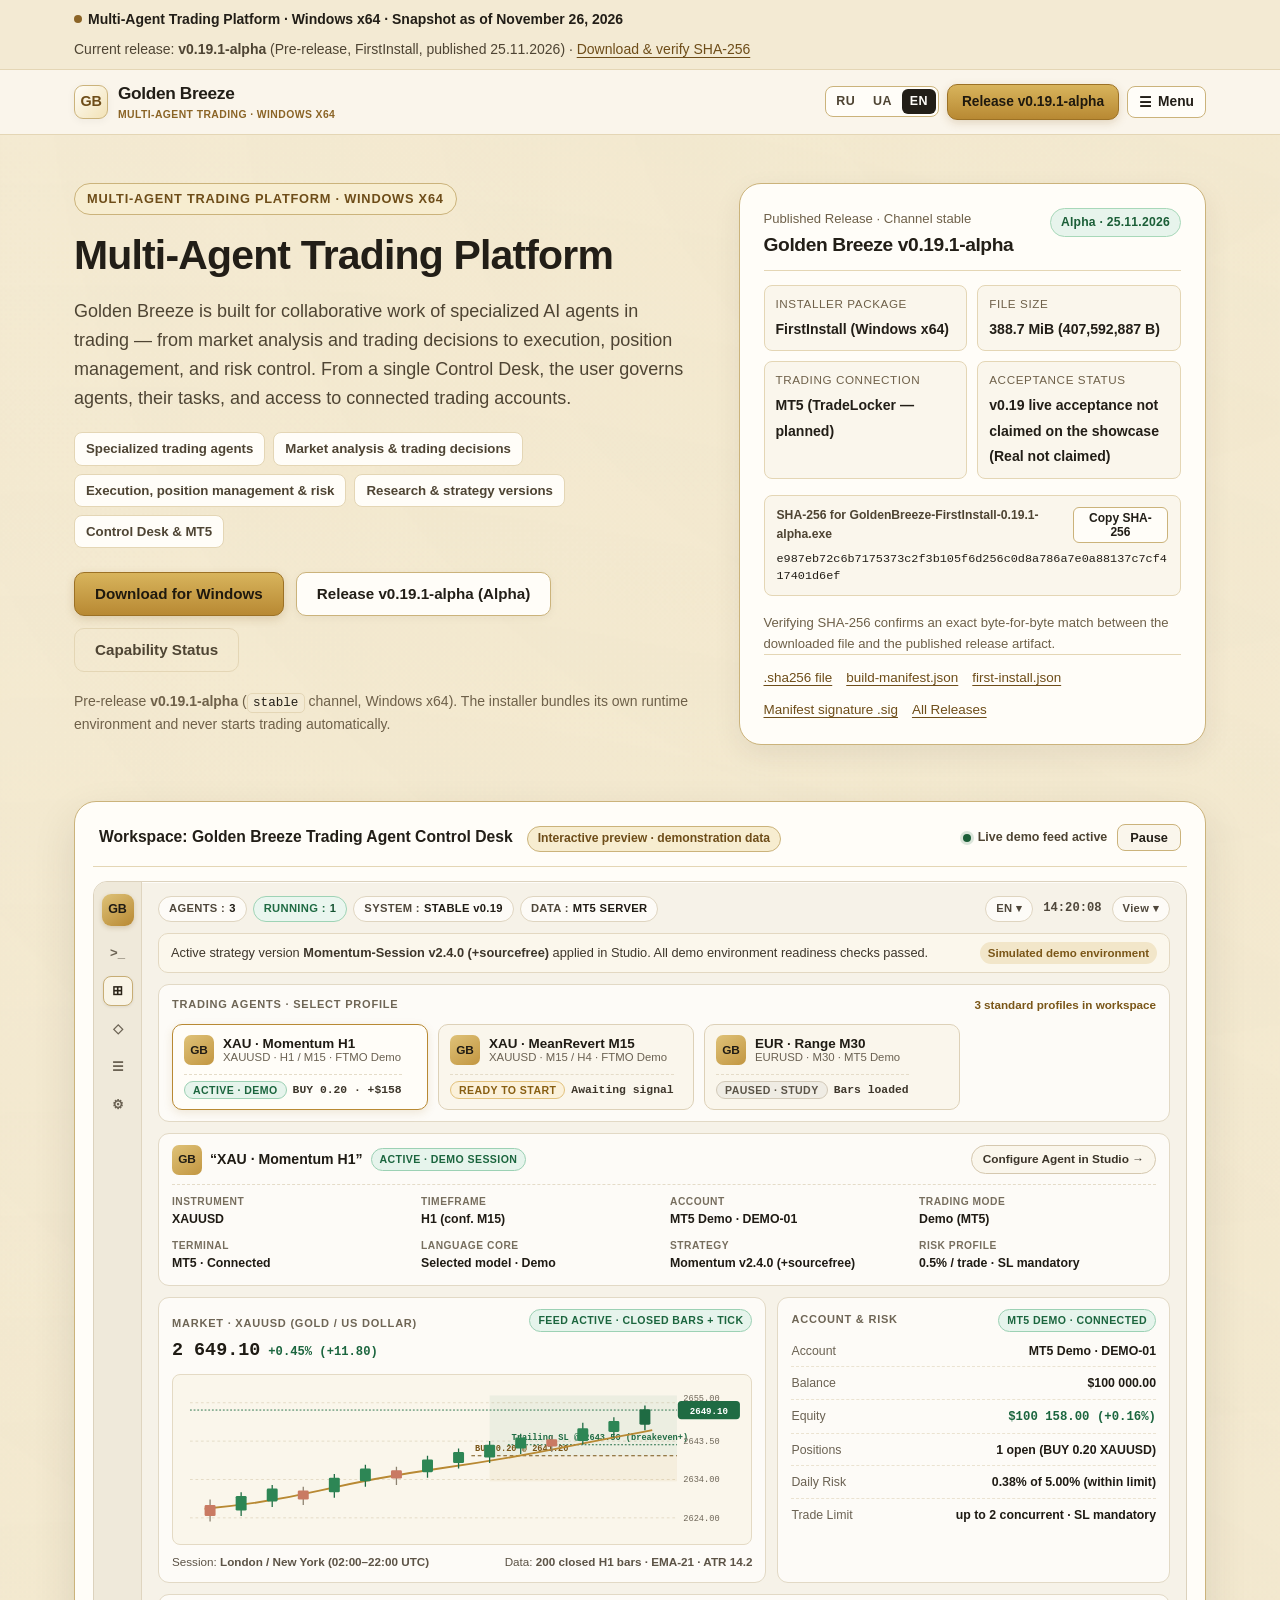
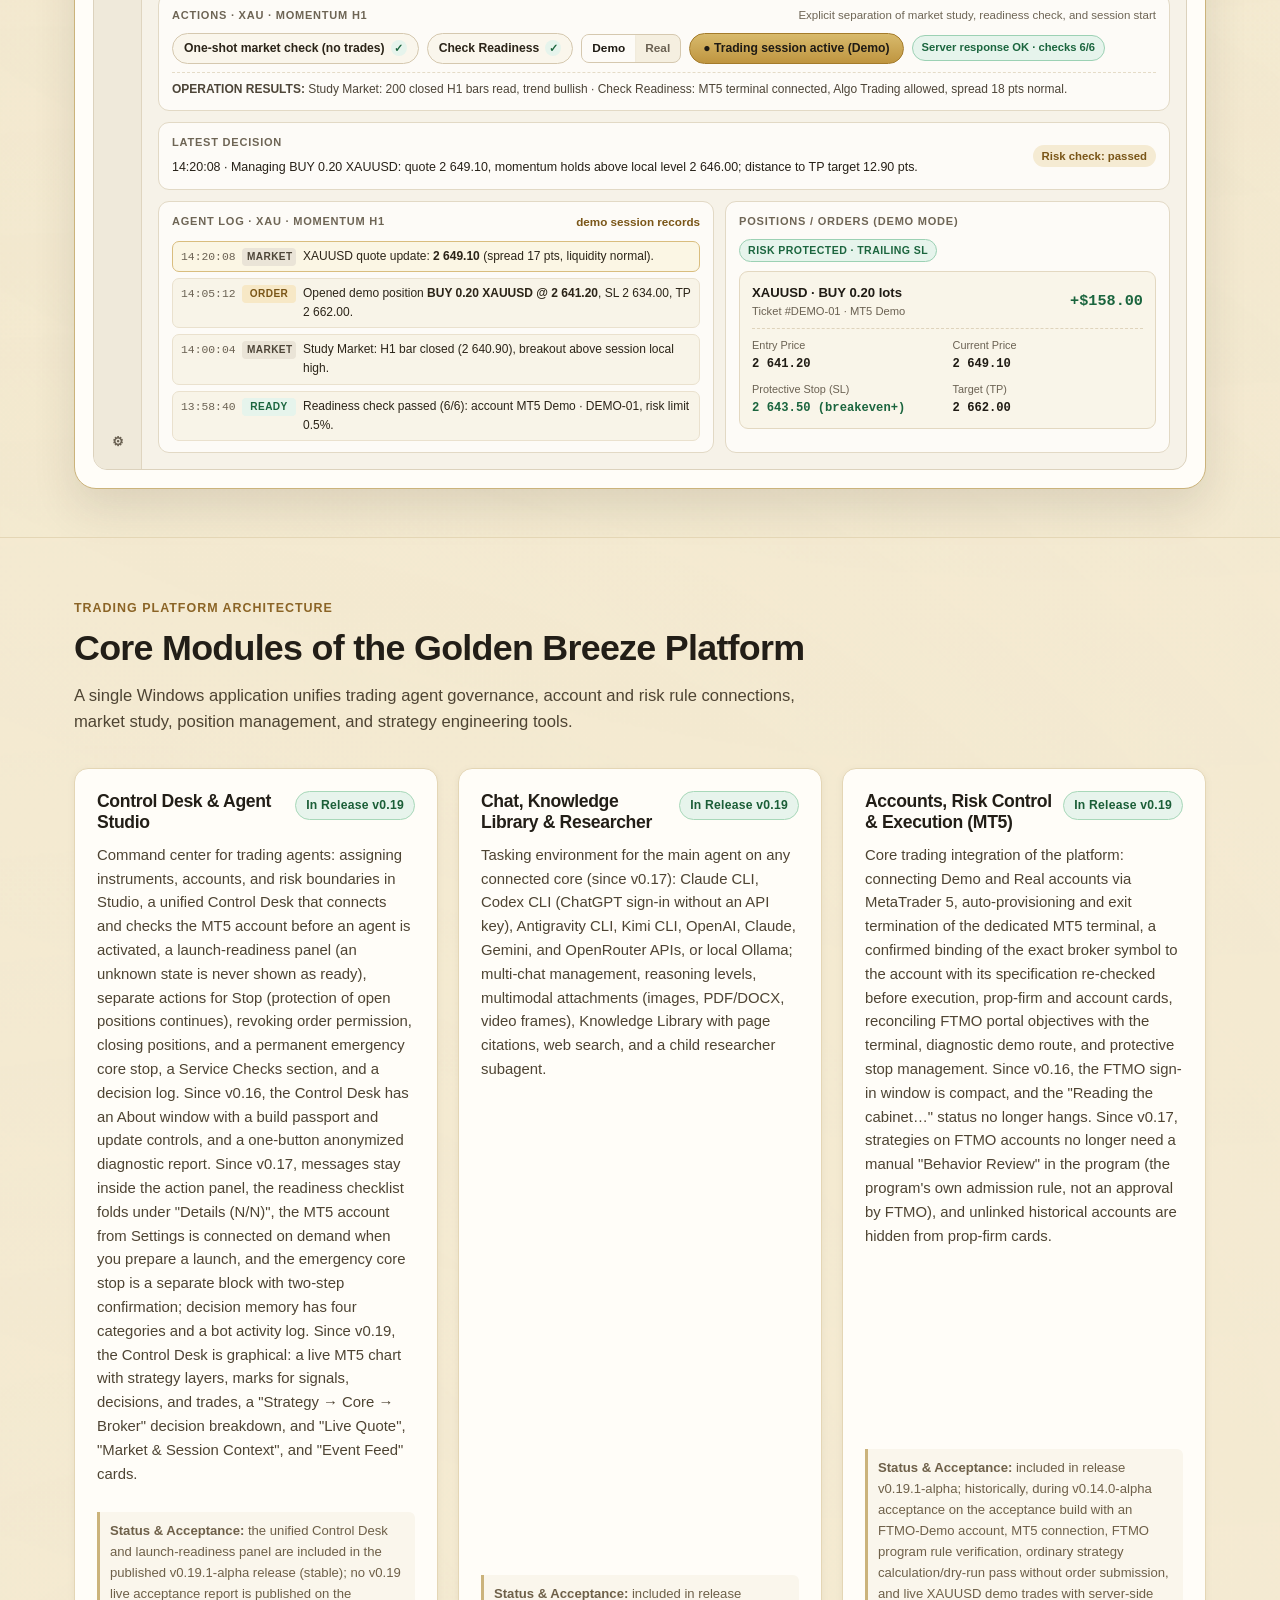
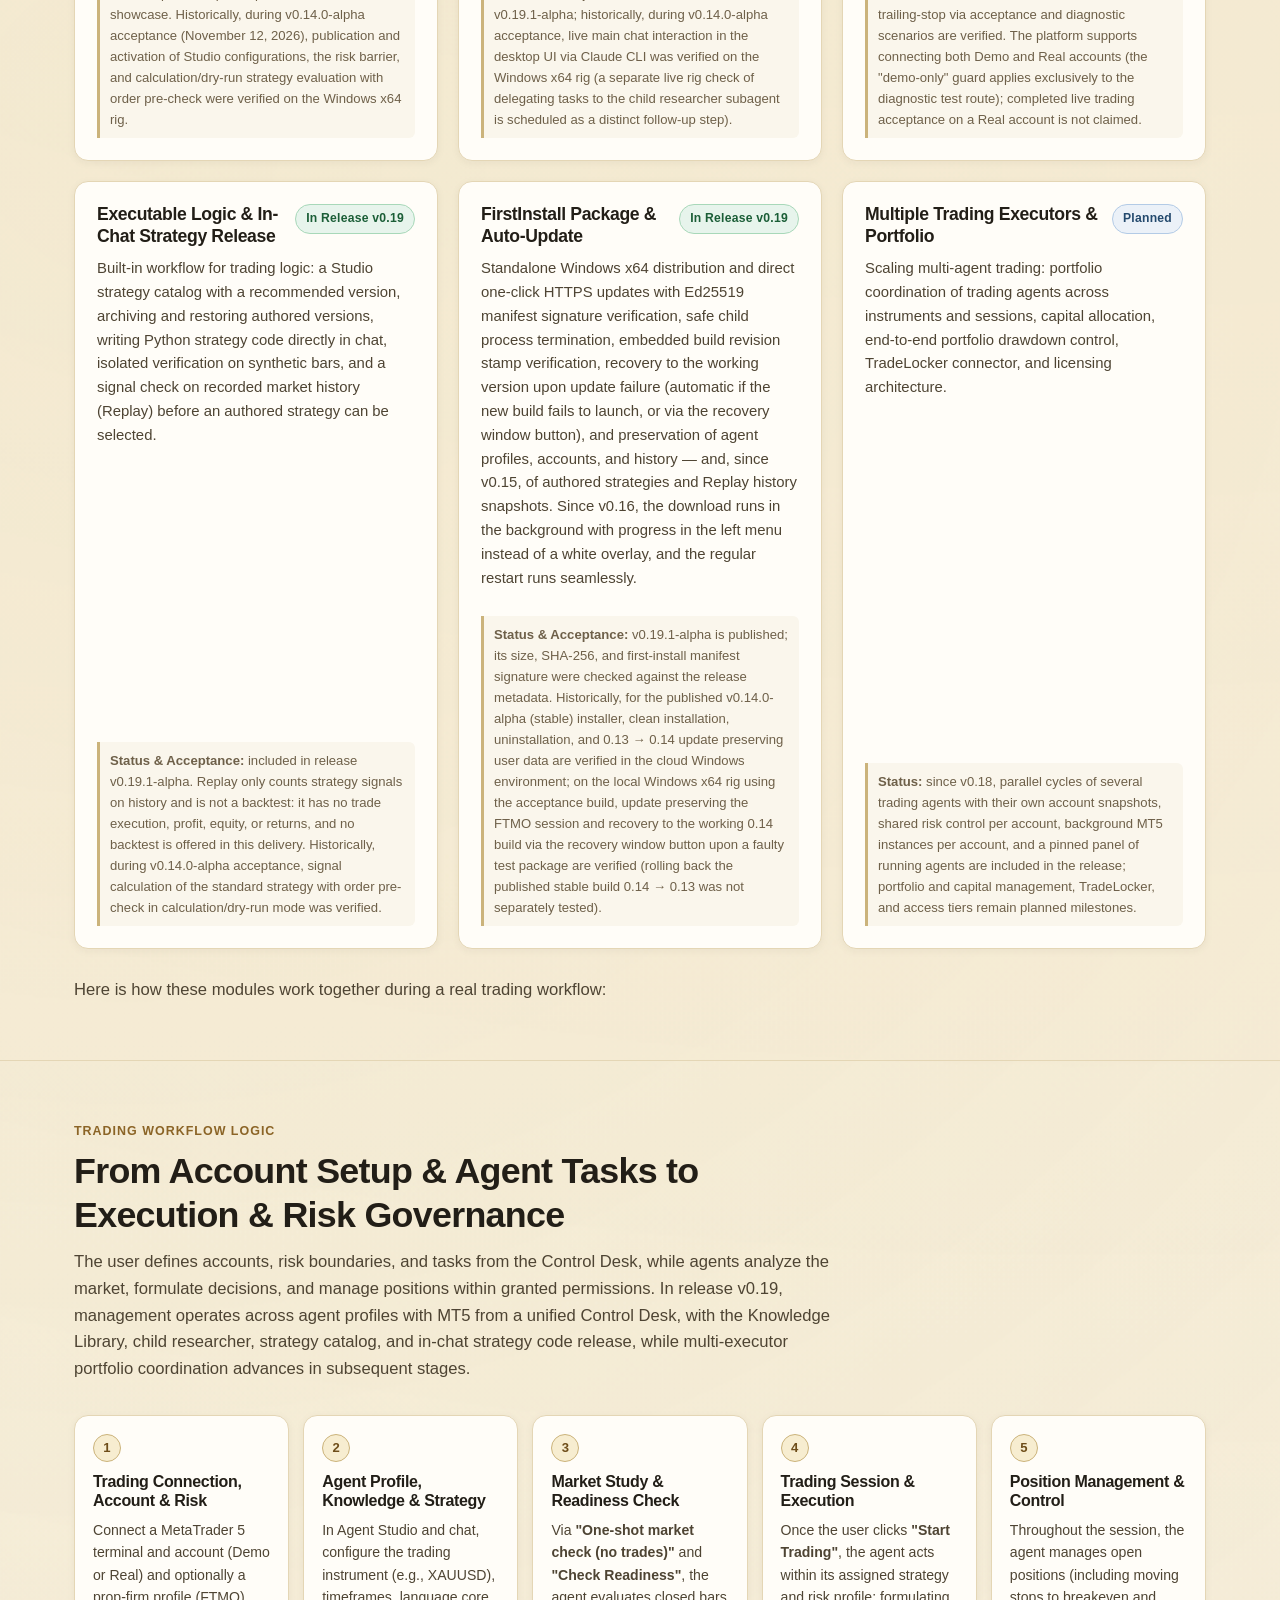
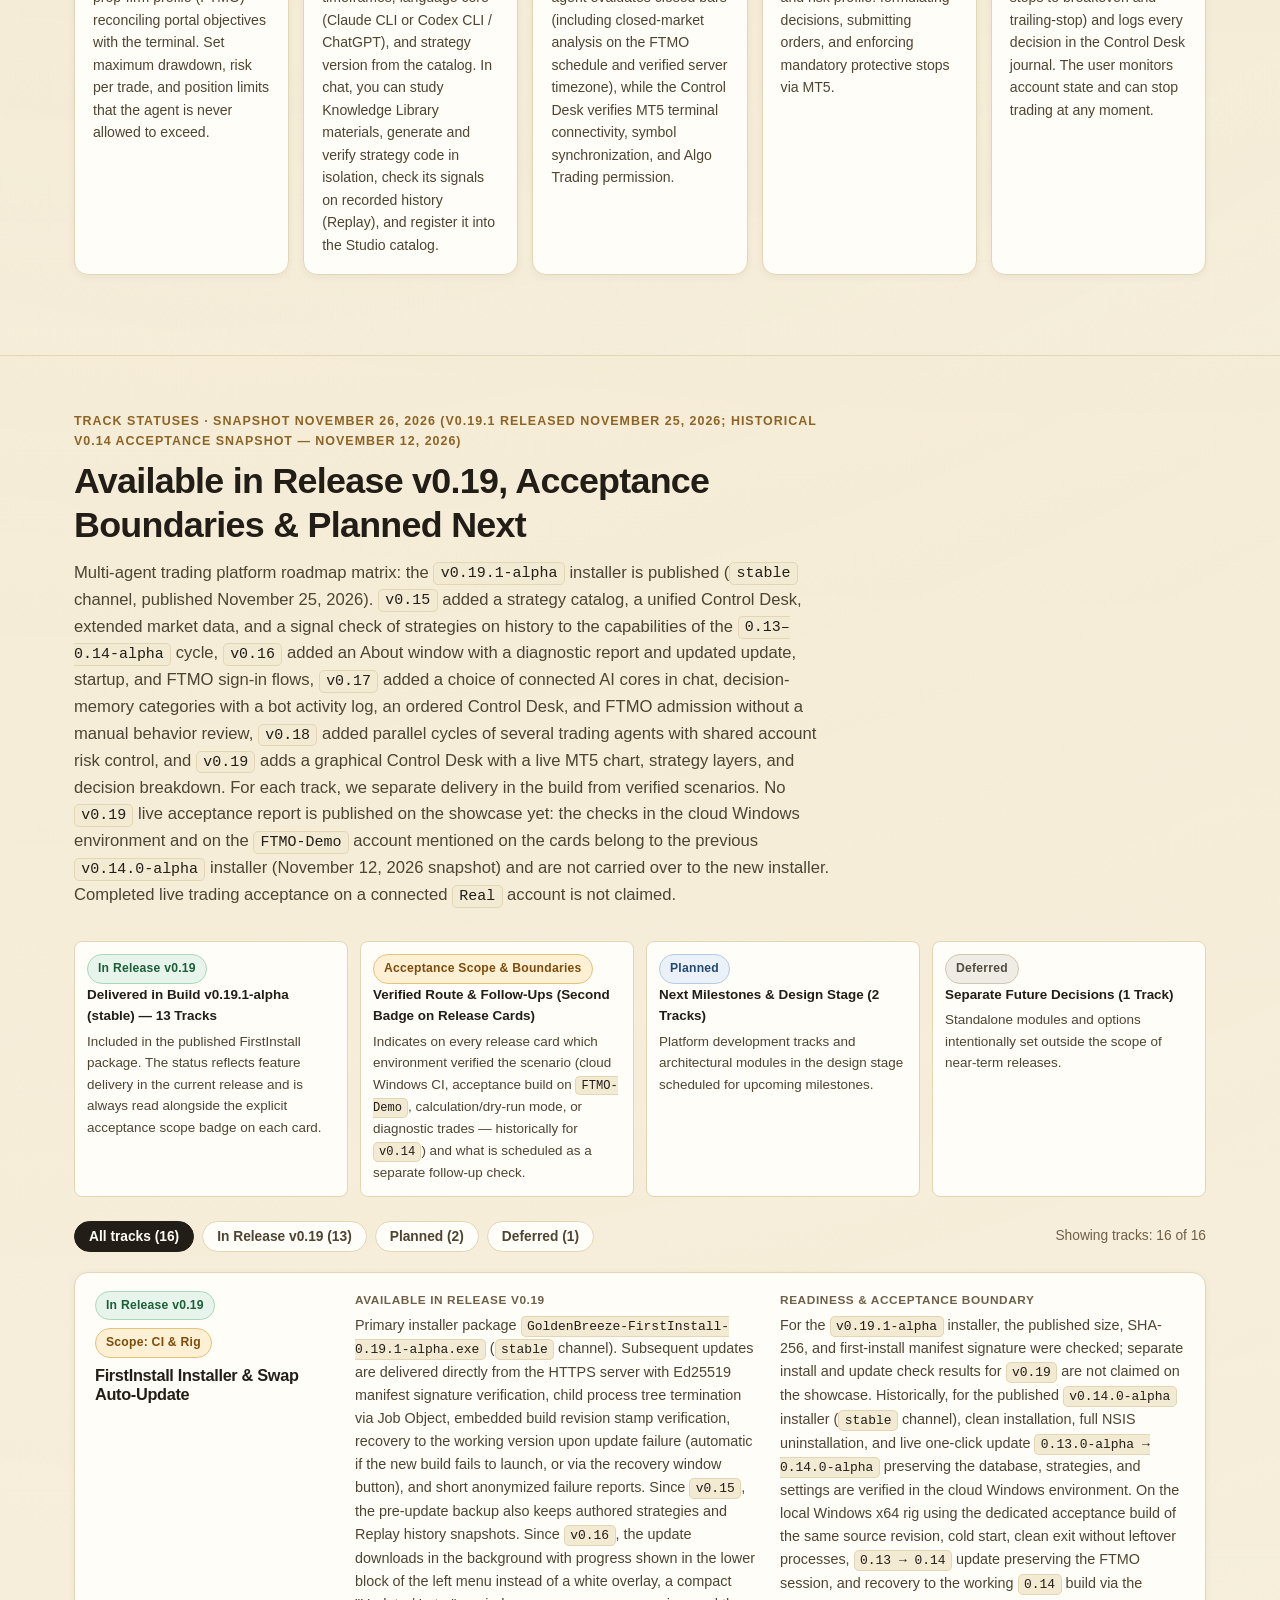
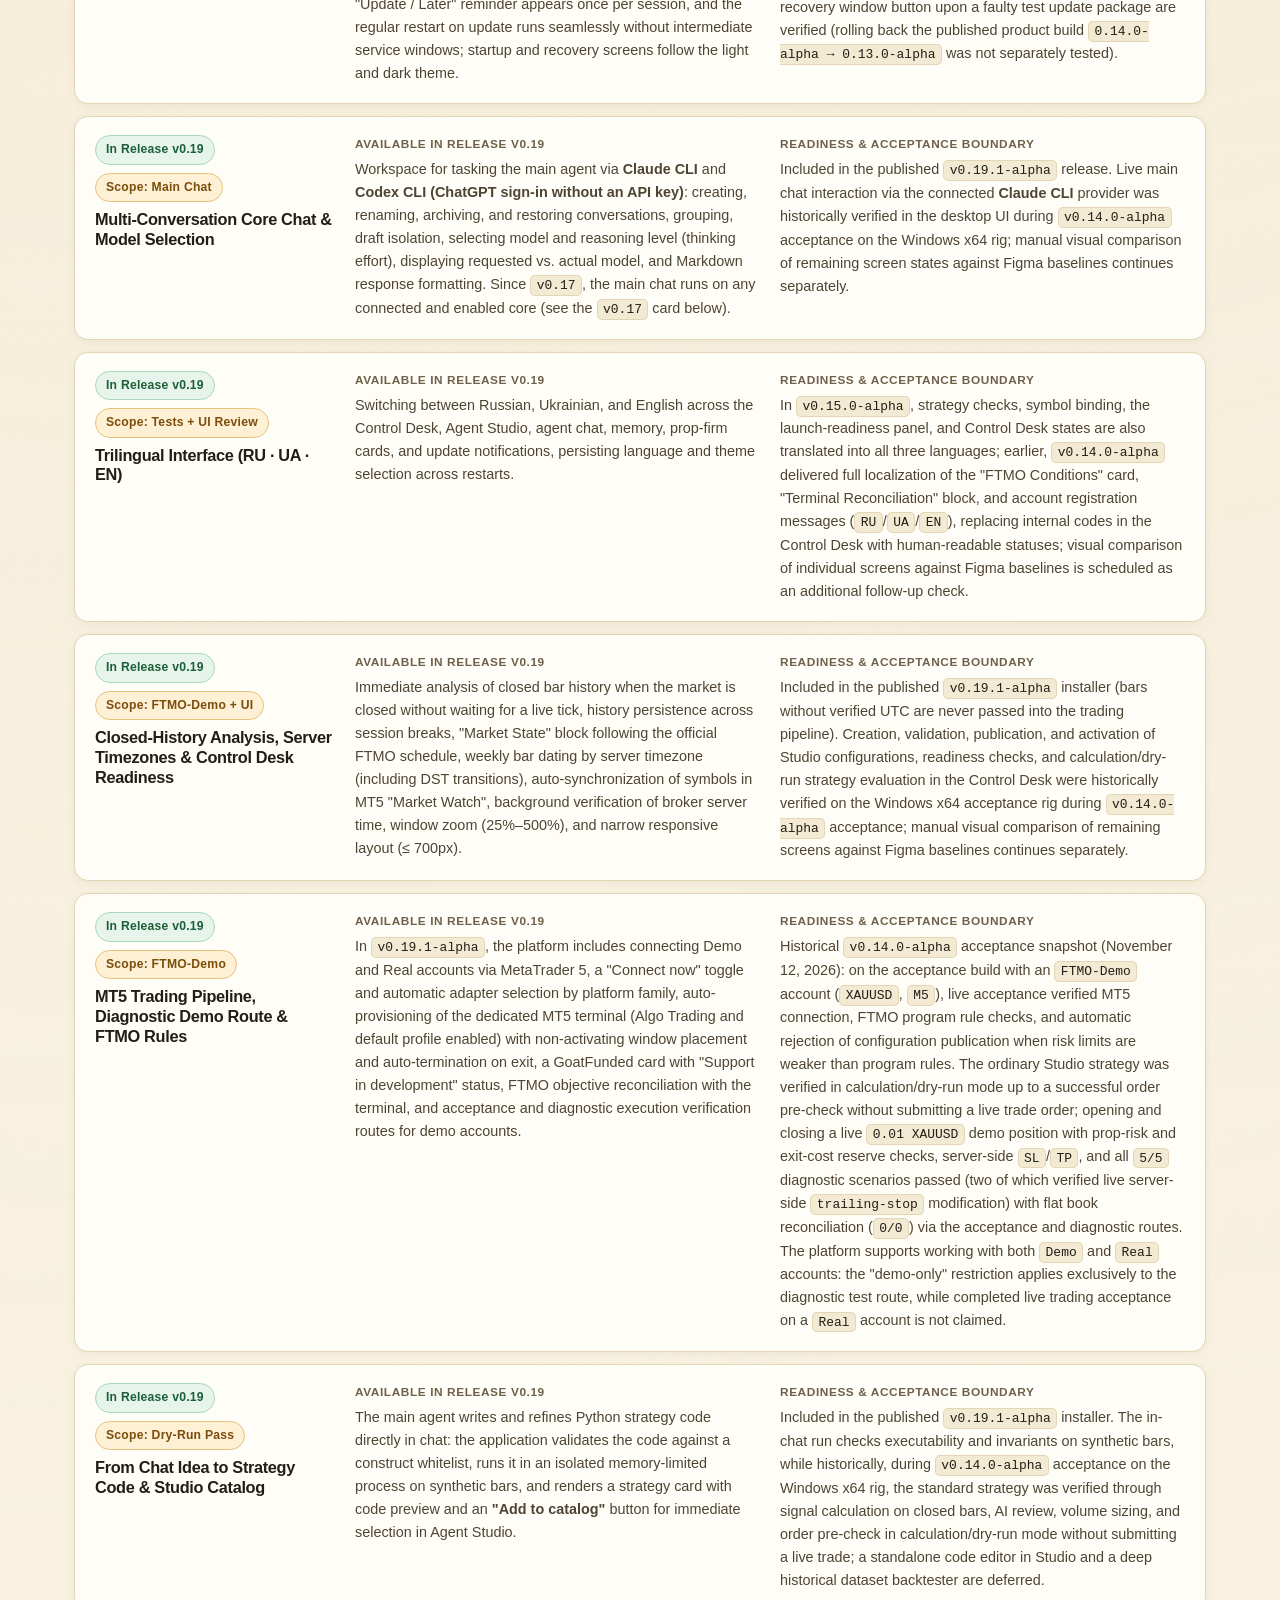
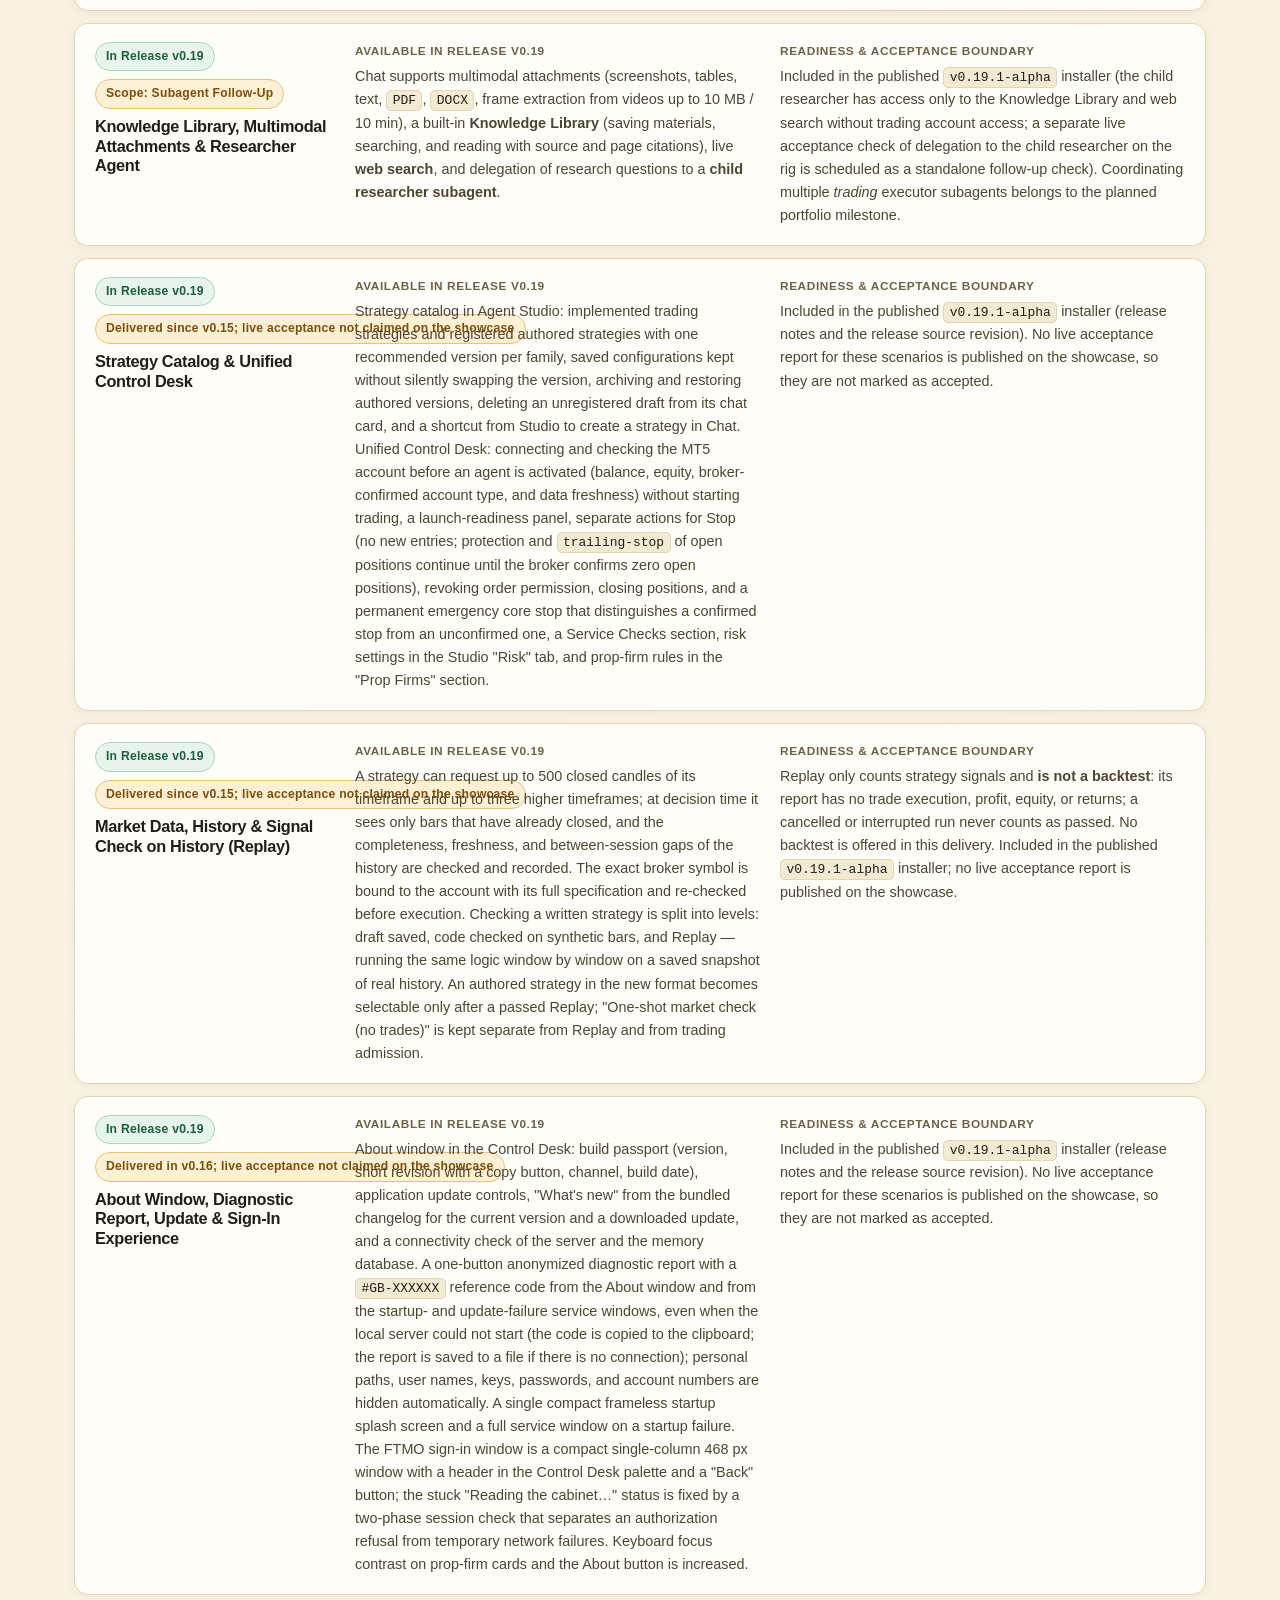
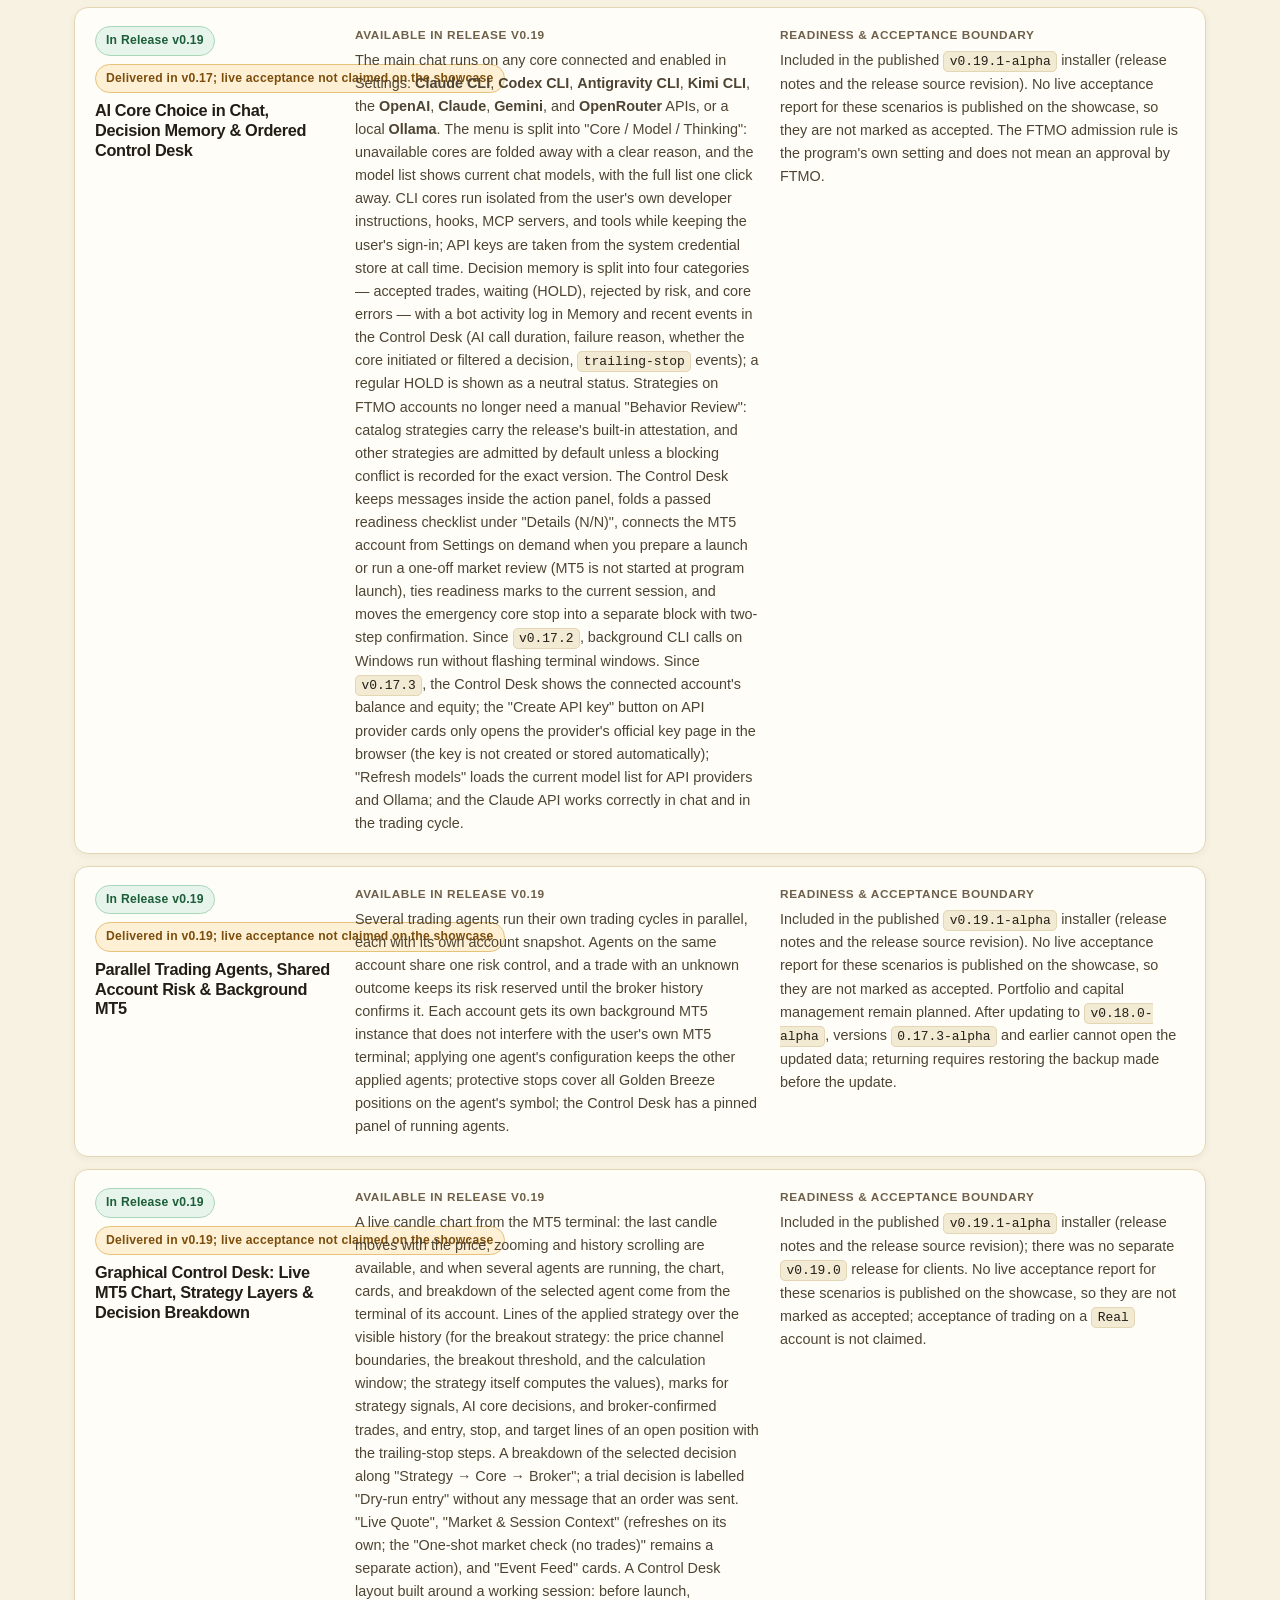
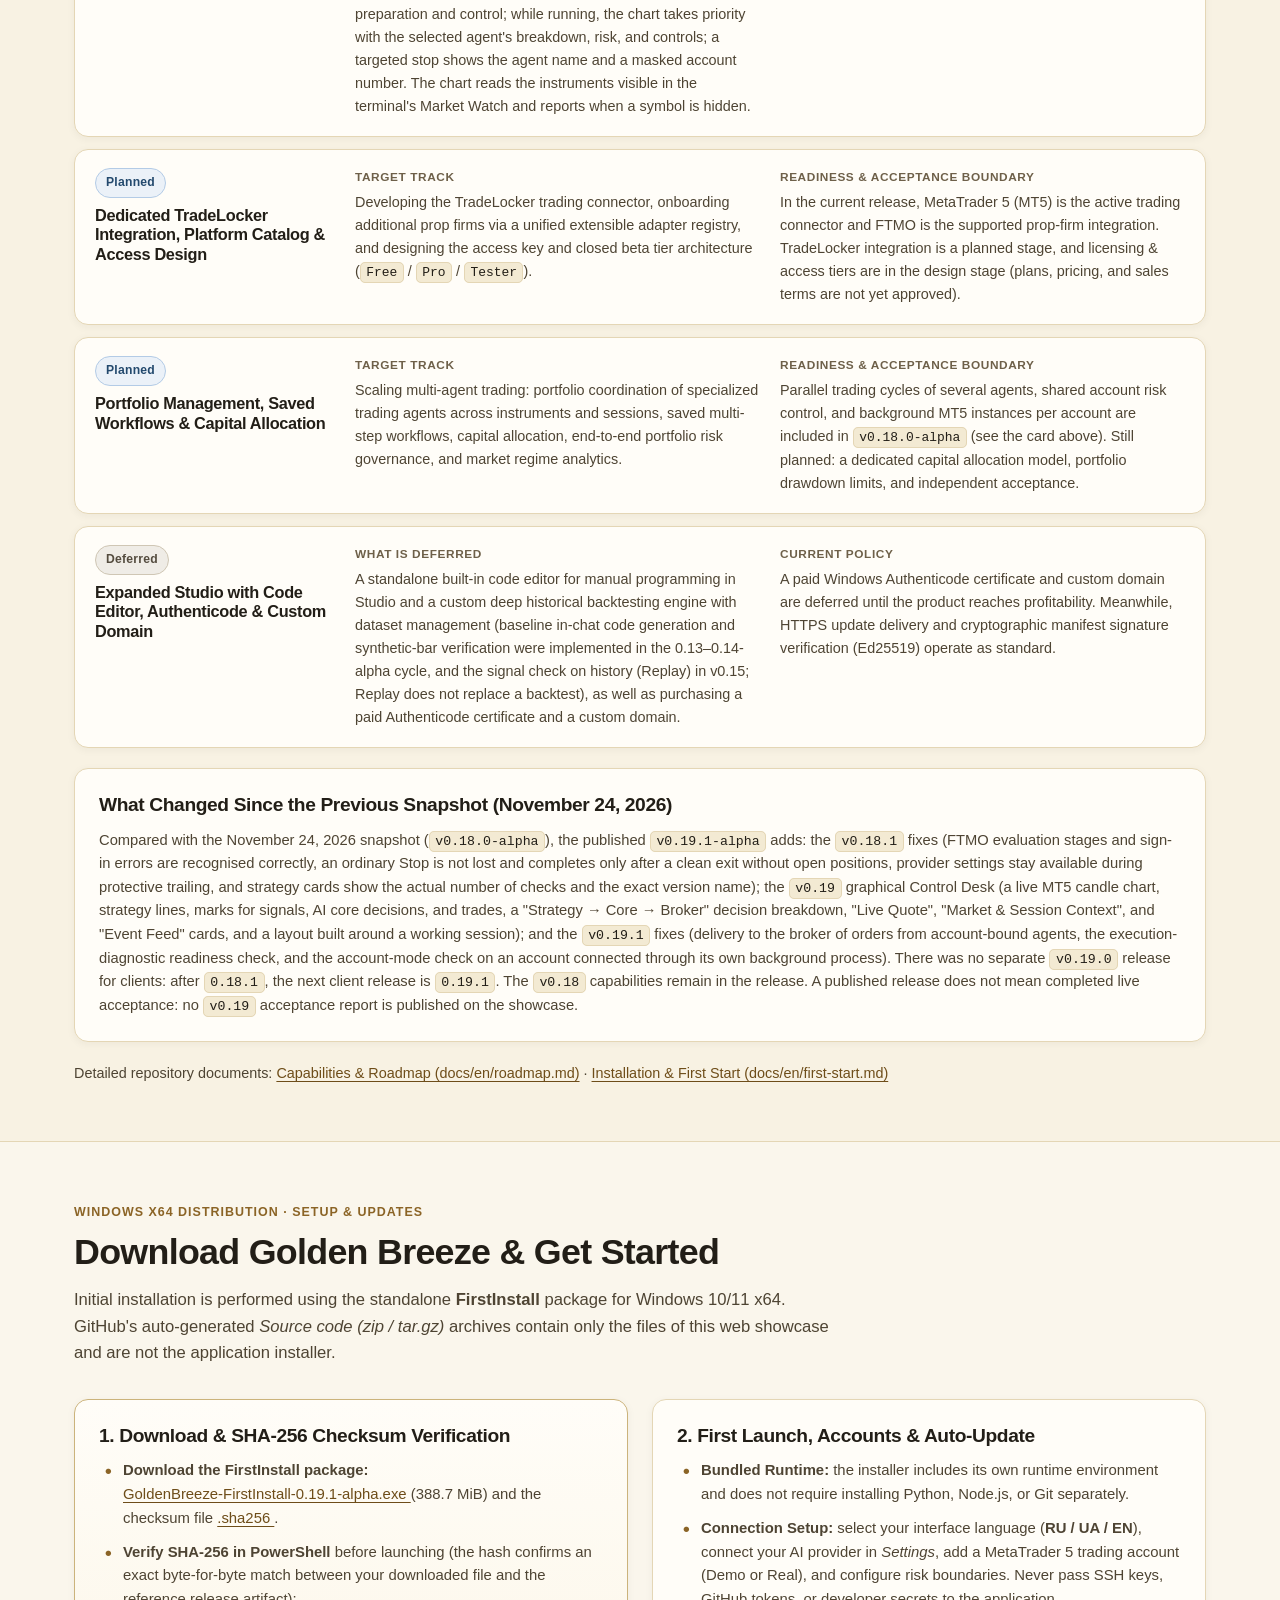
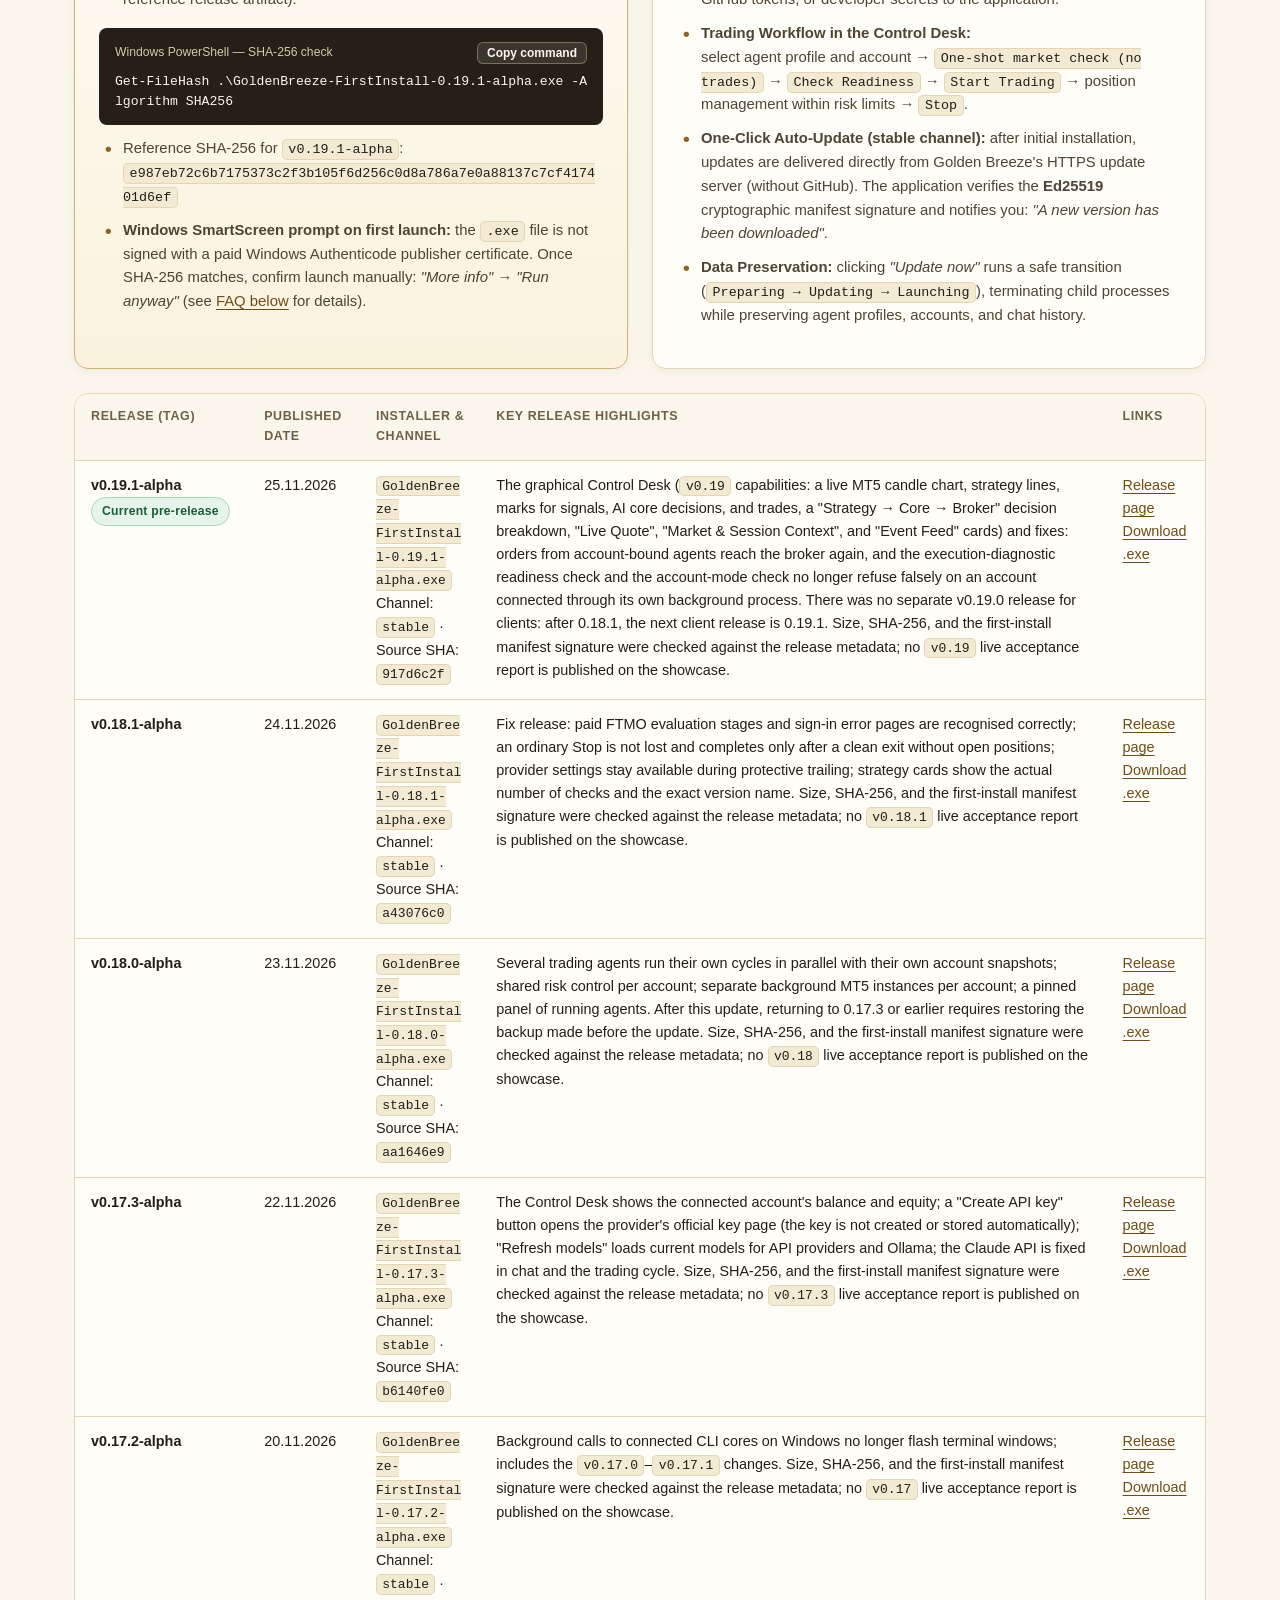
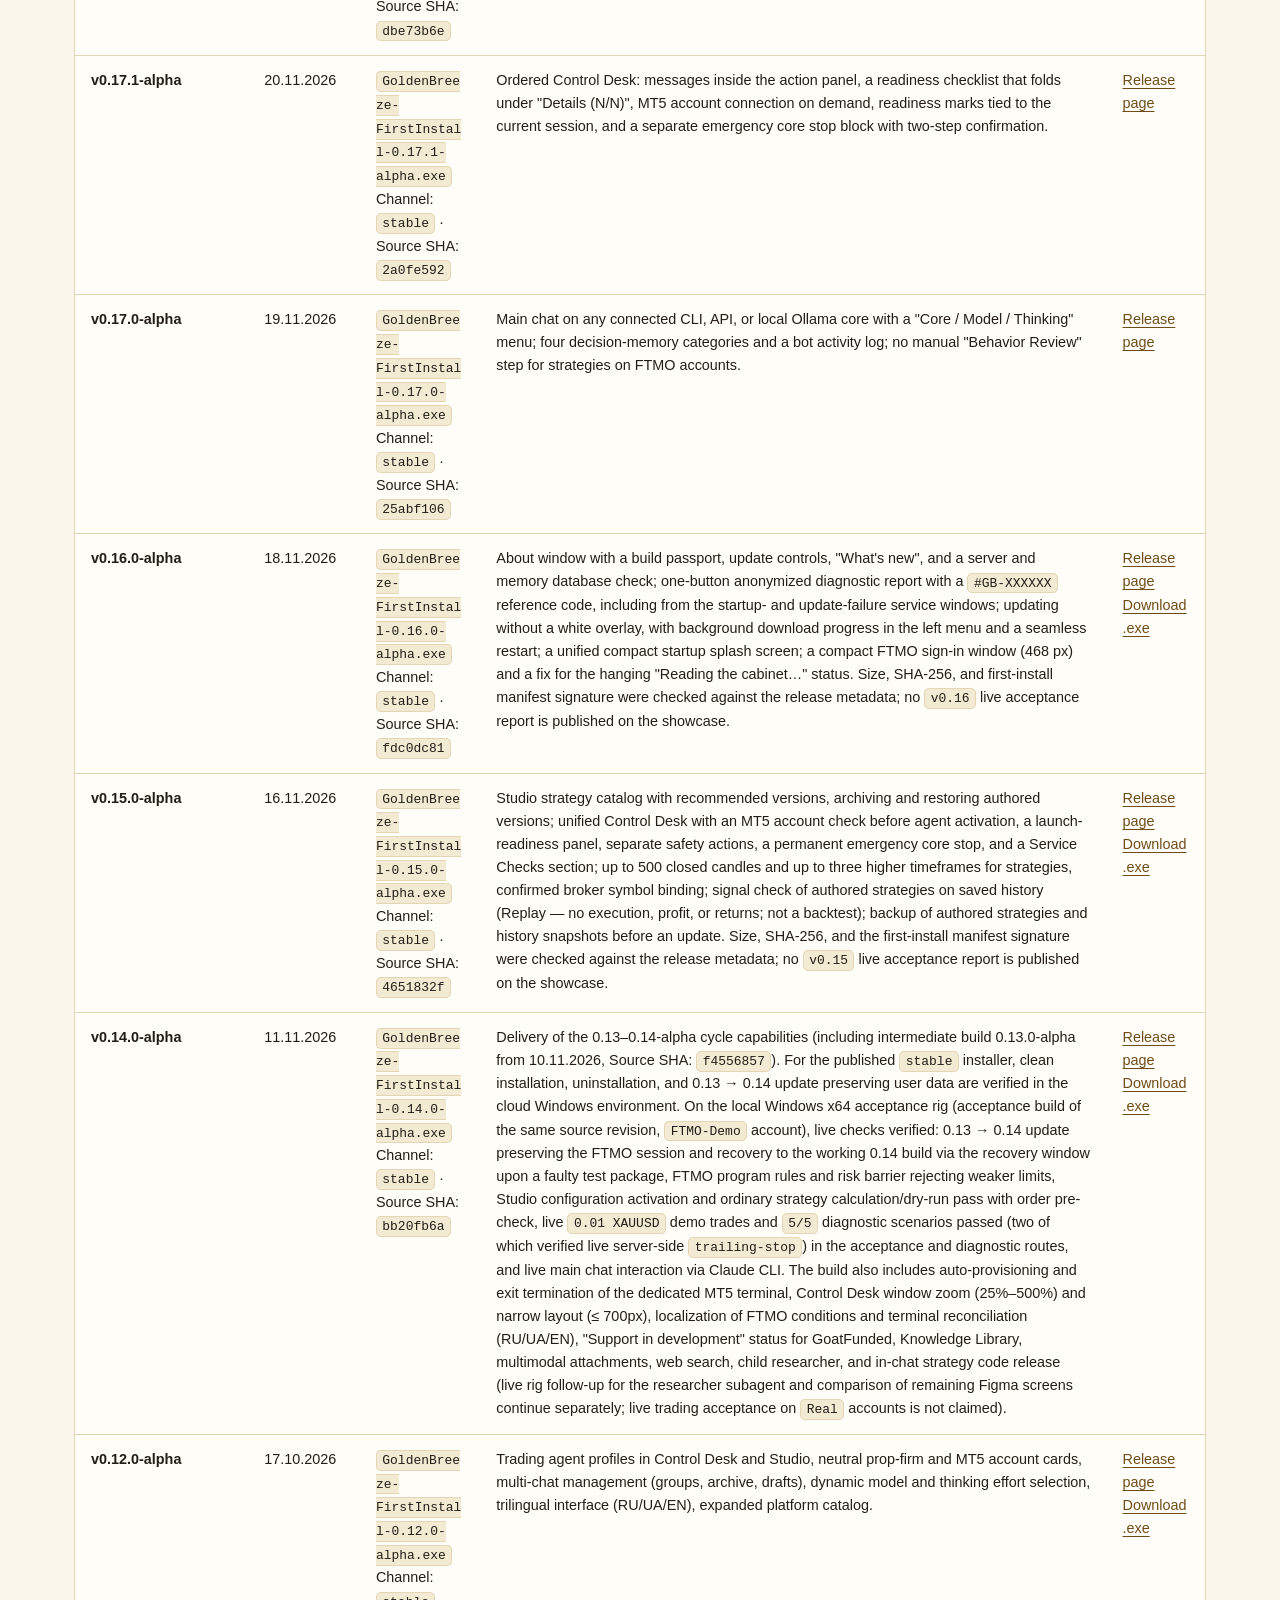
==== commit 523bcd62: "docs: refresh multilingual showcase for v0.19.1-alpha The showcase still presented v0.18.0-alpha whi" ====
--- a/docs/en/index.html
+++ b/docs/en/index.html
@@ -22,10 +22,10 @@
     <div class="container access-banner__inner">
       <span class="access-banner__badge">
         <span class="access-banner__dot" aria-hidden="true"></span>
-        Multi-Agent Trading Platform · Windows x64 · Snapshot as of November 24, 2026
+        Multi-Agent Trading Platform · Windows x64 · Snapshot as of November 26, 2026
       </span>
       <span>
-        Current release: <strong>v0.18.0-alpha</strong> (Pre-release, FirstInstall, published 23.11.2026) · <a href="#download">Download &amp; verify SHA-256</a>
+        Current release: <strong>v0.19.1-alpha</strong> (Pre-release, FirstInstall, published 25.11.2026) · <a href="#download">Download &amp; verify SHA-256</a>
       </span>
     </div>
   </div>
@@ -84,11 +84,11 @@
 
         <a
           class="btn btn--primary btn--sm header-release-btn"
-          href="https://github.com/nikolaykazakovvs-ux/golden-breeze-releases/releases/tag/v0.18.0-alpha"
-          aria-label="Release v0.18.0-alpha"
+          href="https://github.com/nikolaykazakovvs-ux/golden-breeze-releases/releases/tag/v0.19.1-alpha"
+          aria-label="Release v0.19.1-alpha"
         >
-          <span class="header-release-btn__full">Release v0.18.0-alpha</span>
-          <span class="header-release-btn__short" aria-hidden="true">v0.18-alpha</span>
+          <span class="header-release-btn__full">Release v0.19.1-alpha</span>
+          <span class="header-release-btn__short" aria-hidden="true">v0.19-alpha</span>
         </a>
 
         <button
@@ -130,15 +130,15 @@
           <div class="hero__actions">
             <a
               class="btn btn--primary"
-              href="https://github.com/nikolaykazakovvs-ux/golden-breeze-releases/releases/download/v0.18.0-alpha/GoldenBreeze-FirstInstall-0.18.0-alpha.exe"
+              href="https://github.com/nikolaykazakovvs-ux/golden-breeze-releases/releases/download/v0.19.1-alpha/GoldenBreeze-FirstInstall-0.19.1-alpha.exe"
             >
               Download for Windows
             </a>
             <a
               class="btn btn--secondary"
-              href="https://github.com/nikolaykazakovvs-ux/golden-breeze-releases/releases/tag/v0.18.0-alpha"
+              href="https://github.com/nikolaykazakovvs-ux/golden-breeze-releases/releases/tag/v0.19.1-alpha"
             >
-              Release v0.18.0-alpha (Alpha)
+              Release v0.19.1-alpha (Alpha)
             </a>
             <a class="btn btn--ghost" href="#roadmap">
               Capability Status
@@ -146,7 +146,7 @@
           </div>
 
           <p class="hero__note">
-            Pre-release <strong>v0.18.0-alpha</strong> (<code>stable</code> channel, Windows x64). The installer bundles its own runtime environment and never starts trading automatically.
+            Pre-release <strong>v0.19.1-alpha</strong> (<code>stable</code> channel, Windows x64). The installer bundles its own runtime environment and never starts trading automatically.
           </p>
         </div>
 
@@ -155,9 +155,9 @@
           <div class="release-card__header">
             <div>
               <p class="release-card__meta">Published Release · Channel stable</p>
-              <h2 id="release-card-heading" class="release-card__title">Golden Breeze v0.18.0-alpha</h2>
-            </div>
-            <span class="badge badge--released">Alpha · 23.11.2026</span>
+              <h2 id="release-card-heading" class="release-card__title">Golden Breeze v0.19.1-alpha</h2>
+            </div>
+            <span class="badge badge--released">Alpha · 25.11.2026</span>
           </div>
 
           <div class="release-card__specs">
@@ -167,7 +167,7 @@
             </div>
             <div class="spec-box">
               <span class="spec-box__label">File Size</span>
-              <span class="spec-box__value">388.5 MiB (407,355,416 B)</span>
+              <span class="spec-box__value">388.7 MiB (407,592,887 B)</span>
             </div>
             <div class="spec-box">
               <span class="spec-box__label">Trading Connection</span>
@@ -175,18 +175,18 @@
             </div>
             <div class="spec-box">
               <span class="spec-box__label">Acceptance Status</span>
-              <span class="spec-box__value">v0.18 live acceptance not claimed on the showcase (Real not claimed)</span>
+              <span class="spec-box__value">v0.19 live acceptance not claimed on the showcase (Real not claimed)</span>
             </div>
           </div>
 
           <div class="hash-box">
             <div class="hash-box__header">
-              <span class="hash-box__label">SHA-256 for GoldenBreeze-FirstInstall-0.18.0-alpha.exe</span>
+              <span class="hash-box__label">SHA-256 for GoldenBreeze-FirstInstall-0.19.1-alpha.exe</span>
               <button class="copy-btn" type="button" data-copy-target="hero-sha256">
                 Copy SHA-256
               </button>
             </div>
-            <code id="hero-sha256" class="hash-box__code">f9e336731467aefd1bc28a32ab0bf54a5e8203d990de688f7663110b524989b3</code>
+            <code id="hero-sha256" class="hash-box__code">e987eb72c6b7175373c2f3b105f6d256c0d8a786a7e0a88137c7cf417401d6ef</code>
           </div>
 
           <p class="release-card__meta">
@@ -194,10 +194,10 @@
           </p>
 
           <div class="release-card__links">
-            <a href="https://github.com/nikolaykazakovvs-ux/golden-breeze-releases/releases/download/v0.18.0-alpha/GoldenBreeze-FirstInstall-0.18.0-alpha.exe.sha256">.sha256 file</a>
-            <a href="https://github.com/nikolaykazakovvs-ux/golden-breeze-releases/releases/download/v0.18.0-alpha/build-manifest.json">build-manifest.json</a>
-            <a href="https://github.com/nikolaykazakovvs-ux/golden-breeze-releases/releases/download/v0.18.0-alpha/first-install.json">first-install.json</a>
-            <a href="https://github.com/nikolaykazakovvs-ux/golden-breeze-releases/releases/download/v0.18.0-alpha/first-install.json.sig">Manifest signature .sig</a>
+            <a href="https://github.com/nikolaykazakovvs-ux/golden-breeze-releases/releases/download/v0.19.1-alpha/GoldenBreeze-FirstInstall-0.19.1-alpha.exe.sha256">.sha256 file</a>
+            <a href="https://github.com/nikolaykazakovvs-ux/golden-breeze-releases/releases/download/v0.19.1-alpha/build-manifest.json">build-manifest.json</a>
+            <a href="https://github.com/nikolaykazakovvs-ux/golden-breeze-releases/releases/download/v0.19.1-alpha/first-install.json">first-install.json</a>
+            <a href="https://github.com/nikolaykazakovvs-ux/golden-breeze-releases/releases/download/v0.19.1-alpha/first-install.json.sig">Manifest signature .sig</a>
             <a href="https://github.com/nikolaykazakovvs-ux/golden-breeze-releases/releases">All Releases</a>
           </div>
         </aside>
@@ -258,7 +258,7 @@
                 <div class="pult-demo__sys-pills">
                   <span class="pult-sys-pill">AGENTS : <strong>3</strong></span>
                   <span class="pult-sys-pill pult-sys-pill--ok">RUNNING : <strong id="pult-sys-running">1</strong></span>
-                  <span class="pult-sys-pill">SYSTEM : <strong>STABLE v0.18</strong></span>
+                  <span class="pult-sys-pill">SYSTEM : <strong>STABLE v0.19</strong></span>
                   <span class="pult-sys-pill">DATA : <strong>MT5 SERVER</strong></span>
                 </div>
                 <div class="pult-demo__sys-right">
@@ -547,7 +547,7 @@
 
                 <div class="pult-demo__actions-bar">
                   <div class="pult-action-pill pult-action-pill--done">
-                    <span>Study Market</span>
+                    <span>One-shot market check (no trades)</span>
                     <span class="pult-action-check" aria-hidden="true">✓</span>
                   </div>
                   <div class="pult-action-pill pult-action-pill--done">
@@ -674,14 +674,14 @@
             <div class="feature-card__top">
               <div class="feature-card__header">
                 <h3 class="feature-card__title">Control Desk &amp; Agent Studio</h3>
-                <span class="badge badge--released">In Release v0.18</span>
+                <span class="badge badge--released">In Release v0.19</span>
               </div>
               <p class="feature-card__desc">
-                Command center for trading agents: assigning instruments, accounts, and risk boundaries in Studio, a unified Control Desk that connects and checks the MT5 account before an agent is activated, a launch-readiness panel (an unknown state is never shown as ready), separate actions for Stop (protection of open positions continues), revoking order permission, closing positions, and a permanent emergency core stop, a Service Checks section, and a decision log. Since v0.16, the Control Desk has an About window with a build passport and update controls, and a one-button anonymized diagnostic report. Since v0.17, messages stay inside the action panel, the readiness checklist folds under "Details (N/N)", the MT5 account from Settings is connected on demand when you prepare a launch, and the emergency core stop is a separate block with two-step confirmation; decision memory has four categories and a bot activity log.
+                Command center for trading agents: assigning instruments, accounts, and risk boundaries in Studio, a unified Control Desk that connects and checks the MT5 account before an agent is activated, a launch-readiness panel (an unknown state is never shown as ready), separate actions for Stop (protection of open positions continues), revoking order permission, closing positions, and a permanent emergency core stop, a Service Checks section, and a decision log. Since v0.16, the Control Desk has an About window with a build passport and update controls, and a one-button anonymized diagnostic report. Since v0.17, messages stay inside the action panel, the readiness checklist folds under "Details (N/N)", the MT5 account from Settings is connected on demand when you prepare a launch, and the emergency core stop is a separate block with two-step confirmation; decision memory has four categories and a bot activity log. Since v0.19, the Control Desk is graphical: a live MT5 chart with strategy layers, marks for signals, decisions, and trades, a "Strategy → Core → Broker" decision breakdown, and "Live Quote", "Market &amp; Session Context", and "Event Feed" cards.
               </p>
             </div>
             <p class="feature-card__boundary">
-              <strong>Status &amp; Acceptance:</strong> the unified Control Desk and launch-readiness panel are included in the published v0.18.0-alpha release (stable); no v0.18 live acceptance report is published on the showcase. Historically, during v0.14.0-alpha acceptance (November 12, 2026), publication and activation of Studio configurations, the risk barrier, and calculation/dry-run strategy evaluation with order pre-check were verified on the Windows x64 rig.
+              <strong>Status &amp; Acceptance:</strong> the unified Control Desk and launch-readiness panel are included in the published v0.19.1-alpha release (stable); no v0.19 live acceptance report is published on the showcase. Historically, during v0.14.0-alpha acceptance (November 12, 2026), publication and activation of Studio configurations, the risk barrier, and calculation/dry-run strategy evaluation with order pre-check were verified on the Windows x64 rig.
             </p>
           </article>
 
@@ -690,14 +690,14 @@
             <div class="feature-card__top">
               <div class="feature-card__header">
                 <h3 class="feature-card__title">Chat, Knowledge Library &amp; Researcher</h3>
-                <span class="badge badge--released">In Release v0.18</span>
+                <span class="badge badge--released">In Release v0.19</span>
               </div>
               <p class="feature-card__desc">
                 Tasking environment for the main agent on any connected core (since v0.17): Claude CLI, Codex CLI (ChatGPT sign-in without an API key), Antigravity CLI, Kimi CLI, OpenAI, Claude, Gemini, and OpenRouter APIs, or local Ollama; multi-chat management, reasoning levels, multimodal attachments (images, PDF/DOCX, video frames), Knowledge Library with page citations, web search, and a child researcher subagent.
               </p>
             </div>
             <p class="feature-card__boundary">
-              <strong>Status &amp; Acceptance:</strong> included in release v0.18.0-alpha; historically, during v0.14.0-alpha acceptance, live main chat interaction in the desktop UI via Claude CLI was verified on the Windows x64 rig (a separate live rig check of delegating tasks to the child researcher subagent is scheduled as a distinct follow-up step).
+              <strong>Status &amp; Acceptance:</strong> included in release v0.19.1-alpha; historically, during v0.14.0-alpha acceptance, live main chat interaction in the desktop UI via Claude CLI was verified on the Windows x64 rig (a separate live rig check of delegating tasks to the child researcher subagent is scheduled as a distinct follow-up step).
             </p>
           </article>
 
@@ -706,14 +706,14 @@
             <div class="feature-card__top">
               <div class="feature-card__header">
                 <h3 class="feature-card__title">Accounts, Risk Control &amp; Execution (MT5)</h3>
-                <span class="badge badge--released">In Release v0.18</span>
+                <span class="badge badge--released">In Release v0.19</span>
               </div>
               <p class="feature-card__desc">
                 Core trading integration of the platform: connecting Demo and Real accounts via MetaTrader 5, auto-provisioning and exit termination of the dedicated MT5 terminal, a confirmed binding of the exact broker symbol to the account with its specification re-checked before execution, prop-firm and account cards, reconciling FTMO portal objectives with the terminal, diagnostic demo route, and protective stop management. Since v0.16, the FTMO sign-in window is compact, and the "Reading the cabinet…" status no longer hangs. Since v0.17, strategies on FTMO accounts no longer need a manual "Behavior Review" in the program (the program's own admission rule, not an approval by FTMO), and unlinked historical accounts are hidden from prop-firm cards.
               </p>
             </div>
             <p class="feature-card__boundary">
-              <strong>Status &amp; Acceptance:</strong> included in release v0.18.0-alpha; historically, during v0.14.0-alpha acceptance on the acceptance build with an FTMO-Demo account, MT5 connection, FTMO program rule verification, ordinary strategy calculation/dry-run pass without order submission, and live XAUUSD demo trades with server-side trailing-stop via acceptance and diagnostic scenarios are verified. The platform supports connecting both Demo and Real accounts (the "demo-only" guard applies exclusively to the diagnostic test route); completed live trading acceptance on a Real account is not claimed.
+              <strong>Status &amp; Acceptance:</strong> included in release v0.19.1-alpha; historically, during v0.14.0-alpha acceptance on the acceptance build with an FTMO-Demo account, MT5 connection, FTMO program rule verification, ordinary strategy calculation/dry-run pass without order submission, and live XAUUSD demo trades with server-side trailing-stop via acceptance and diagnostic scenarios are verified. The platform supports connecting both Demo and Real accounts (the "demo-only" guard applies exclusively to the diagnostic test route); completed live trading acceptance on a Real account is not claimed.
             </p>
           </article>
 
@@ -722,14 +722,14 @@
             <div class="feature-card__top">
               <div class="feature-card__header">
                 <h3 class="feature-card__title">Executable Logic &amp; In-Chat Strategy Release</h3>
-                <span class="badge badge--released">In Release v0.18</span>
+                <span class="badge badge--released">In Release v0.19</span>
               </div>
               <p class="feature-card__desc">
                 Built-in workflow for trading logic: a Studio strategy catalog with a recommended version, archiving and restoring authored versions, writing Python strategy code directly in chat, isolated verification on synthetic bars, and a signal check on recorded market history (Replay) before an authored strategy can be selected.
               </p>
             </div>
             <p class="feature-card__boundary">
-              <strong>Status &amp; Acceptance:</strong> included in release v0.18.0-alpha. Replay only counts strategy signals on history and is not a backtest: it has no trade execution, profit, equity, or returns, and no backtest is offered in this delivery. Historically, during v0.14.0-alpha acceptance, signal calculation of the standard strategy with order pre-check in calculation/dry-run mode was verified.
+              <strong>Status &amp; Acceptance:</strong> included in release v0.19.1-alpha. Replay only counts strategy signals on history and is not a backtest: it has no trade execution, profit, equity, or returns, and no backtest is offered in this delivery. Historically, during v0.14.0-alpha acceptance, signal calculation of the standard strategy with order pre-check in calculation/dry-run mode was verified.
             </p>
           </article>
 
@@ -738,14 +738,14 @@
             <div class="feature-card__top">
               <div class="feature-card__header">
                 <h3 class="feature-card__title">FirstInstall Package &amp; Auto-Update</h3>
-                <span class="badge badge--released">In Release v0.18</span>
+                <span class="badge badge--released">In Release v0.19</span>
               </div>
               <p class="feature-card__desc">
                 Standalone Windows x64 distribution and direct one-click HTTPS updates with Ed25519 manifest signature verification, safe child process termination, embedded build revision stamp verification, recovery to the working version upon update failure (automatic if the new build fails to launch, or via the recovery window button), and preservation of agent profiles, accounts, and history — and, since v0.15, of authored strategies and Replay history snapshots. Since v0.16, the download runs in the background with progress in the left menu instead of a white overlay, and the regular restart runs seamlessly.
               </p>
             </div>
             <p class="feature-card__boundary">
-              <strong>Status &amp; Acceptance:</strong> v0.18.0-alpha is published; its size, SHA-256, and first-install manifest signature were checked against the release metadata. Historically, for the published v0.14.0-alpha (stable) installer, clean installation, uninstallation, and 0.13 → 0.14 update preserving user data are verified in the cloud Windows environment; on the local Windows x64 rig using the acceptance build, update preserving the FTMO session and recovery to the working 0.14 build via the recovery window button upon a faulty test package are verified (rolling back the published stable build 0.14 → 0.13 was not separately tested).
+              <strong>Status &amp; Acceptance:</strong> v0.19.1-alpha is published; its size, SHA-256, and first-install manifest signature were checked against the release metadata. Historically, for the published v0.14.0-alpha (stable) installer, clean installation, uninstallation, and 0.13 → 0.14 update preserving user data are verified in the cloud Windows environment; on the local Windows x64 rig using the acceptance build, update preserving the FTMO session and recovery to the working 0.14 build via the recovery window button upon a faulty test package are verified (rolling back the published stable build 0.14 → 0.13 was not separately tested).
             </p>
           </article>
 
@@ -781,7 +781,7 @@
             From Account Setup &amp; Agent Tasks to Execution &amp; Risk Governance
           </h2>
           <p class="section__subtitle">
-            The user defines accounts, risk boundaries, and tasks from the Control Desk, while agents analyze the market, formulate decisions, and manage positions within granted permissions. In release v0.18, management operates across agent profiles with MT5 from a unified Control Desk, with the Knowledge Library, child researcher, strategy catalog, and in-chat strategy code release, while multi-executor portfolio coordination advances in subsequent stages.
+            The user defines accounts, risk boundaries, and tasks from the Control Desk, while agents analyze the market, formulate decisions, and manage positions within granted permissions. In release v0.19, management operates across agent profiles with MT5 from a unified Control Desk, with the Knowledge Library, child researcher, strategy catalog, and in-chat strategy code release, while multi-executor portfolio coordination advances in subsequent stages.
           </p>
         </div>
 
@@ -806,7 +806,7 @@
             <span class="step-card__num">3</span>
             <h3 class="step-card__title">Market Study &amp; Readiness Check</h3>
             <p class="step-card__text">
-              Via <strong>"Study Market"</strong> and <strong>"Check Readiness"</strong>, the agent evaluates closed bars (including closed-market analysis on the FTMO schedule and verified server timezone), while the Control Desk verifies MT5 terminal connectivity, symbol synchronization, and Algo Trading permission.
+              Via <strong>"One-shot market check (no trades)"</strong> and <strong>"Check Readiness"</strong>, the agent evaluates closed bars (including closed-market analysis on the FTMO schedule and verified server timezone), while the Control Desk verifies MT5 terminal connectivity, symbol synchronization, and Algo Trading permission.
             </p>
           </div>
 
@@ -833,20 +833,20 @@
     <section id="roadmap" class="section section--alt" aria-labelledby="roadmap-title">
       <div class="container">
         <div class="section__header">
-          <span class="section__eyebrow">Track Statuses · Snapshot November 24, 2026 (v0.18.0 released November 23, 2026; historical v0.14 acceptance snapshot — November 12, 2026)</span>
+          <span class="section__eyebrow">Track Statuses · Snapshot November 26, 2026 (v0.19.1 released November 25, 2026; historical v0.14 acceptance snapshot — November 12, 2026)</span>
           <h2 id="roadmap-title" class="section__title">
-            Available in Release v0.18, Acceptance Boundaries &amp; Planned Next
+            Available in Release v0.19, Acceptance Boundaries &amp; Planned Next
           </h2>
           <p class="section__subtitle">
-            Multi-agent trading platform roadmap matrix: the <code>v0.18.0-alpha</code> installer is published (<code>stable</code> channel, published November 23, 2026). <code>v0.15</code> added a strategy catalog, a unified Control Desk, extended market data, and a signal check of strategies on history to the capabilities of the <code>0.13–0.14-alpha</code> cycle, <code>v0.16</code> added an About window with a diagnostic report and updated update, startup, and FTMO sign-in flows, <code>v0.18</code> added a choice of connected AI cores in chat, decision-memory categories with a bot activity log, an ordered Control Desk, and FTMO admission without a manual behavior review, and <code>v0.18</code> adds parallel cycles of several trading agents with shared account risk control. For each track, we separate delivery in the build from verified scenarios. No <code>v0.18</code> live acceptance report is published on the showcase yet: the checks in the cloud Windows environment and on the <code>FTMO-Demo</code> account mentioned on the cards belong to the previous <code>v0.14.0-alpha</code> installer (November 12, 2026 snapshot) and are not carried over to the new installer. Completed live trading acceptance on a connected <code>Real</code> account is not claimed.
+            Multi-agent trading platform roadmap matrix: the <code>v0.19.1-alpha</code> installer is published (<code>stable</code> channel, published November 25, 2026). <code>v0.15</code> added a strategy catalog, a unified Control Desk, extended market data, and a signal check of strategies on history to the capabilities of the <code>0.13–0.14-alpha</code> cycle, <code>v0.16</code> added an About window with a diagnostic report and updated update, startup, and FTMO sign-in flows, <code>v0.17</code> added a choice of connected AI cores in chat, decision-memory categories with a bot activity log, an ordered Control Desk, and FTMO admission without a manual behavior review, <code>v0.18</code> added parallel cycles of several trading agents with shared account risk control, and <code>v0.19</code> adds a graphical Control Desk with a live MT5 chart, strategy layers, and decision breakdown. For each track, we separate delivery in the build from verified scenarios. No <code>v0.19</code> live acceptance report is published on the showcase yet: the checks in the cloud Windows environment and on the <code>FTMO-Demo</code> account mentioned on the cards belong to the previous <code>v0.14.0-alpha</code> installer (November 12, 2026 snapshot) and are not carried over to the new installer. Completed live trading acceptance on a connected <code>Real</code> account is not claimed.
           </p>
         </div>
 
         <!-- Status legend -->
         <div class="status-legend" aria-label="Readiness status legend">
           <div class="legend-item">
-            <span class="badge badge--released">In Release v0.18</span>
-            <strong>Delivered in Build v0.18.0-alpha (stable) — 12 Tracks</strong>
+            <span class="badge badge--released">In Release v0.19</span>
+            <strong>Delivered in Build v0.19.1-alpha (stable) — 13 Tracks</strong>
             Included in the published FirstInstall package. The status reflects feature delivery in the current release and is always read alongside the explicit acceptance scope badge on each card.
           </div>
           <div class="legend-item">
@@ -869,12 +869,12 @@
         <!-- Filter buttons -->
         <div class="filter-bar">
           <div class="filter-buttons" role="group" aria-label="Filter tracks by readiness status">
-            <button class="filter-btn" type="button" data-filter="all" aria-pressed="true">All tracks (15)</button>
-            <button class="filter-btn" type="button" data-filter="released" aria-pressed="false">In Release v0.18 (12)</button>
+            <button class="filter-btn" type="button" data-filter="all" aria-pressed="true">All tracks (16)</button>
+            <button class="filter-btn" type="button" data-filter="released" aria-pressed="false">In Release v0.19 (13)</button>
             <button class="filter-btn" type="button" data-filter="planned" aria-pressed="false">Planned (2)</button>
             <button class="filter-btn" type="button" data-filter="deferred" aria-pressed="false">Deferred (1)</button>
           </div>
-          <span id="filter-count" class="filter-count" aria-live="polite">Showing tracks: 15 of 15</span>
+          <span id="filter-count" class="filter-count" aria-live="polite">Showing tracks: 16 of 16</span>
         </div>
 
         <!-- Matrix list -->
@@ -882,20 +882,20 @@
           <!-- 1 -->
           <article class="matrix-item" data-status="released">
             <div class="matrix-item__head">
-              <span class="badge badge--released">In Release v0.18</span>
+              <span class="badge badge--released">In Release v0.19</span>
               <span class="badge badge--inprogress">Scope: CI &amp; Rig</span>
               <h3 class="matrix-item__title">FirstInstall Installer &amp; Swap Auto-Update</h3>
             </div>
             <div>
-              <span class="matrix-item__col-label">Available in Release v0.18</span>
-              <p class="matrix-item__text">
-                Primary installer package <code>GoldenBreeze-FirstInstall-0.18.0-alpha.exe</code> (<code>stable</code> channel). Subsequent updates are delivered directly from the HTTPS server with Ed25519 manifest signature verification, child process tree termination via Job Object, embedded build revision stamp verification, recovery to the working version upon update failure (automatic if the new build fails to launch, or via the recovery window button), and short anonymized failure reports. Since <code>v0.15</code>, the pre-update backup also keeps authored strategies and Replay history snapshots. Since <code>v0.16</code>, the update downloads in the background with progress shown in the lower block of the left menu instead of a white overlay, a compact "Update / Later" reminder appears once per session, and the regular restart on update runs seamlessly without intermediate service windows; startup and recovery screens follow the light and dark theme.
+              <span class="matrix-item__col-label">Available in Release v0.19</span>
+              <p class="matrix-item__text">
+                Primary installer package <code>GoldenBreeze-FirstInstall-0.19.1-alpha.exe</code> (<code>stable</code> channel). Subsequent updates are delivered directly from the HTTPS server with Ed25519 manifest signature verification, child process tree termination via Job Object, embedded build revision stamp verification, recovery to the working version upon update failure (automatic if the new build fails to launch, or via the recovery window button), and short anonymized failure reports. Since <code>v0.15</code>, the pre-update backup also keeps authored strategies and Replay history snapshots. Since <code>v0.16</code>, the update downloads in the background with progress shown in the lower block of the left menu instead of a white overlay, a compact "Update / Later" reminder appears once per session, and the regular restart on update runs seamlessly without intermediate service windows; startup and recovery screens follow the light and dark theme.
               </p>
             </div>
             <div>
               <span class="matrix-item__col-label">Readiness &amp; Acceptance Boundary</span>
               <p class="matrix-item__text">
-                For the <code>v0.18.0-alpha</code> installer, the published size, SHA-256, and first-install manifest signature were checked; separate install and update check results for <code>v0.18</code> are not claimed on the showcase. Historically, for the published <code>v0.14.0-alpha</code> installer (<code>stable</code> channel), clean installation, full NSIS uninstallation, and live one-click update <code>0.13.0-alpha → 0.14.0-alpha</code> preserving the database, strategies, and settings are verified in the cloud Windows environment. On the local Windows x64 rig using the dedicated acceptance build of the same source revision, cold start, clean exit without leftover processes, <code>0.13 → 0.14</code> update preserving the FTMO session, and recovery to the working <code>0.14</code> build via the recovery window button upon a faulty test update package are verified (rolling back the published product build <code>0.14.0-alpha → 0.13.0-alpha</code> was not separately tested).
+                For the <code>v0.19.1-alpha</code> installer, the published size, SHA-256, and first-install manifest signature were checked; separate install and update check results for <code>v0.19</code> are not claimed on the showcase. Historically, for the published <code>v0.14.0-alpha</code> installer (<code>stable</code> channel), clean installation, full NSIS uninstallation, and live one-click update <code>0.13.0-alpha → 0.14.0-alpha</code> preserving the database, strategies, and settings are verified in the cloud Windows environment. On the local Windows x64 rig using the dedicated acceptance build of the same source revision, cold start, clean exit without leftover processes, <code>0.13 → 0.14</code> update preserving the FTMO session, and recovery to the working <code>0.14</code> build via the recovery window button upon a faulty test update package are verified (rolling back the published product build <code>0.14.0-alpha → 0.13.0-alpha</code> was not separately tested).
               </p>
             </div>
           </article>
@@ -903,20 +903,20 @@
           <!-- 2 -->
           <article class="matrix-item" data-status="released">
             <div class="matrix-item__head">
-              <span class="badge badge--released">In Release v0.18</span>
+              <span class="badge badge--released">In Release v0.19</span>
               <span class="badge badge--inprogress">Scope: Main Chat</span>
               <h3 class="matrix-item__title">Multi-Conversation Core Chat &amp; Model Selection</h3>
             </div>
             <div>
-              <span class="matrix-item__col-label">Available in Release v0.18</span>
-              <p class="matrix-item__text">
-                Workspace for tasking the main agent via <strong>Claude CLI</strong> and <strong>Codex CLI (ChatGPT sign-in without an API key)</strong>: creating, renaming, archiving, and restoring conversations, grouping, draft isolation, selecting model and reasoning level (thinking effort), displaying requested vs. actual model, and Markdown response formatting. Since <code>v0.18</code>, the main chat runs on any connected and enabled core (see the <code>v0.17</code> card below).
+              <span class="matrix-item__col-label">Available in Release v0.19</span>
+              <p class="matrix-item__text">
+                Workspace for tasking the main agent via <strong>Claude CLI</strong> and <strong>Codex CLI (ChatGPT sign-in without an API key)</strong>: creating, renaming, archiving, and restoring conversations, grouping, draft isolation, selecting model and reasoning level (thinking effort), displaying requested vs. actual model, and Markdown response formatting. Since <code>v0.17</code>, the main chat runs on any connected and enabled core (see the <code>v0.17</code> card below).
               </p>
             </div>
             <div>
               <span class="matrix-item__col-label">Readiness &amp; Acceptance Boundary</span>
               <p class="matrix-item__text">
-                Included in the published <code>v0.18.0-alpha</code> release. Live main chat interaction via the connected <strong>Claude CLI</strong> provider was historically verified in the desktop UI during <code>v0.14.0-alpha</code> acceptance on the Windows x64 rig; manual visual comparison of remaining screen states against Figma baselines continues separately.
+                Included in the published <code>v0.19.1-alpha</code> release. Live main chat interaction via the connected <strong>Claude CLI</strong> provider was historically verified in the desktop UI during <code>v0.14.0-alpha</code> acceptance on the Windows x64 rig; manual visual comparison of remaining screen states against Figma baselines continues separately.
               </p>
             </div>
           </article>
@@ -924,12 +924,12 @@
           <!-- 3 -->
           <article class="matrix-item" data-status="released">
             <div class="matrix-item__head">
-              <span class="badge badge--released">In Release v0.18</span>
+              <span class="badge badge--released">In Release v0.19</span>
               <span class="badge badge--inprogress">Scope: Tests + UI Review</span>
               <h3 class="matrix-item__title">Trilingual Interface (RU · UA · EN)</h3>
             </div>
             <div>
-              <span class="matrix-item__col-label">Available in Release v0.18</span>
+              <span class="matrix-item__col-label">Available in Release v0.19</span>
               <p class="matrix-item__text">
                 Switching between Russian, Ukrainian, and English across the Control Desk, Agent Studio, agent chat, memory, prop-firm cards, and update notifications, persisting language and theme selection across restarts.
               </p>
@@ -945,12 +945,12 @@
           <!-- 4 -->
           <article class="matrix-item" data-status="released">
             <div class="matrix-item__head">
-              <span class="badge badge--released">In Release v0.18</span>
+              <span class="badge badge--released">In Release v0.19</span>
               <span class="badge badge--inprogress">Scope: FTMO-Demo + UI</span>
               <h3 class="matrix-item__title">Closed-History Analysis, Server Timezones &amp; Control Desk Readiness</h3>
             </div>
             <div>
-              <span class="matrix-item__col-label">Available in Release v0.18</span>
+              <span class="matrix-item__col-label">Available in Release v0.19</span>
               <p class="matrix-item__text">
                 Immediate analysis of closed bar history when the market is closed without waiting for a live tick, history persistence across session breaks, "Market State" block following the official FTMO schedule, weekly bar dating by server timezone (including DST transitions), auto-synchronization of symbols in MT5 "Market Watch", background verification of broker server time, window zoom (25%–500%), and narrow responsive layout (≤ 700px).
               </p>
@@ -958,7 +958,7 @@
             <div>
               <span class="matrix-item__col-label">Readiness &amp; Acceptance Boundary</span>
               <p class="matrix-item__text">
-                Included in the published <code>v0.18.0-alpha</code> installer (bars without verified UTC are never passed into the trading pipeline). Creation, validation, publication, and activation of Studio configurations, readiness checks, and calculation/dry-run strategy evaluation in the Control Desk were historically verified on the Windows x64 acceptance rig during <code>v0.14.0-alpha</code> acceptance; manual visual comparison of remaining screens against Figma baselines continues separately.
+                Included in the published <code>v0.19.1-alpha</code> installer (bars without verified UTC are never passed into the trading pipeline). Creation, validation, publication, and activation of Studio configurations, readiness checks, and calculation/dry-run strategy evaluation in the Control Desk were historically verified on the Windows x64 acceptance rig during <code>v0.14.0-alpha</code> acceptance; manual visual comparison of remaining screens against Figma baselines continues separately.
               </p>
             </div>
           </article>
@@ -966,14 +966,14 @@
           <!-- 5 -->
           <article class="matrix-item" data-status="released">
             <div class="matrix-item__head">
-              <span class="badge badge--released">In Release v0.18</span>
+              <span class="badge badge--released">In Release v0.19</span>
               <span class="badge badge--inprogress">Scope: FTMO-Demo</span>
               <h3 class="matrix-item__title">MT5 Trading Pipeline, Diagnostic Demo Route &amp; FTMO Rules</h3>
             </div>
             <div>
-              <span class="matrix-item__col-label">Available in Release v0.18</span>
-              <p class="matrix-item__text">
-                In <code>v0.18.0-alpha</code>, the platform includes connecting Demo and Real accounts via MetaTrader 5, a "Connect now" toggle and automatic adapter selection by platform family, auto-provisioning of the dedicated MT5 terminal (Algo Trading and default profile enabled) with non-activating window placement and auto-termination on exit, a GoatFunded card with "Support in development" status, FTMO objective reconciliation with the terminal, and acceptance and diagnostic execution verification routes for demo accounts.
+              <span class="matrix-item__col-label">Available in Release v0.19</span>
+              <p class="matrix-item__text">
+                In <code>v0.19.1-alpha</code>, the platform includes connecting Demo and Real accounts via MetaTrader 5, a "Connect now" toggle and automatic adapter selection by platform family, auto-provisioning of the dedicated MT5 terminal (Algo Trading and default profile enabled) with non-activating window placement and auto-termination on exit, a GoatFunded card with "Support in development" status, FTMO objective reconciliation with the terminal, and acceptance and diagnostic execution verification routes for demo accounts.
               </p>
             </div>
             <div>
@@ -987,12 +987,12 @@
           <!-- 6 -->
           <article class="matrix-item" data-status="released">
             <div class="matrix-item__head">
-              <span class="badge badge--released">In Release v0.18</span>
+              <span class="badge badge--released">In Release v0.19</span>
               <span class="badge badge--inprogress">Scope: Dry-Run Pass</span>
               <h3 class="matrix-item__title">From Chat Idea to Strategy Code &amp; Studio Catalog</h3>
             </div>
             <div>
-              <span class="matrix-item__col-label">Available in Release v0.18</span>
+              <span class="matrix-item__col-label">Available in Release v0.19</span>
               <p class="matrix-item__text">
                 The main agent writes and refines Python strategy code directly in chat: the application validates the code against a construct whitelist, runs it in an isolated memory-limited process on synthetic bars, and renders a strategy card with code preview and an <strong>"Add to catalog"</strong> button for immediate selection in Agent Studio.
               </p>
@@ -1000,7 +1000,7 @@
             <div>
               <span class="matrix-item__col-label">Readiness &amp; Acceptance Boundary</span>
               <p class="matrix-item__text">
-                Included in the published <code>v0.18.0-alpha</code> installer. The in-chat run checks executability and invariants on synthetic bars, while historically, during <code>v0.14.0-alpha</code> acceptance on the Windows x64 rig, the standard strategy was verified through signal calculation on closed bars, AI review, volume sizing, and order pre-check in calculation/dry-run mode without submitting a live trade; a standalone code editor in Studio and a deep historical dataset backtester are deferred.
+                Included in the published <code>v0.19.1-alpha</code> installer. The in-chat run checks executability and invariants on synthetic bars, while historically, during <code>v0.14.0-alpha</code> acceptance on the Windows x64 rig, the standard strategy was verified through signal calculation on closed bars, AI review, volume sizing, and order pre-check in calculation/dry-run mode without submitting a live trade; a standalone code editor in Studio and a deep historical dataset backtester are deferred.
               </p>
             </div>
           </article>
@@ -1008,12 +1008,12 @@
           <!-- 7 -->
           <article class="matrix-item" data-status="released">
             <div class="matrix-item__head">
-              <span class="badge badge--released">In Release v0.18</span>
+              <span class="badge badge--released">In Release v0.19</span>
               <span class="badge badge--inprogress">Scope: Subagent Follow-Up</span>
               <h3 class="matrix-item__title">Knowledge Library, Multimodal Attachments &amp; Researcher Agent</h3>
             </div>
             <div>
-              <span class="matrix-item__col-label">Available in Release v0.18</span>
+              <span class="matrix-item__col-label">Available in Release v0.19</span>
               <p class="matrix-item__text">
                 Chat supports multimodal attachments (screenshots, tables, text, <code>PDF</code>, <code>DOCX</code>, frame extraction from videos up to 10 MB / 10 min), a built-in <strong>Knowledge Library</strong> (saving materials, searching, and reading with source and page citations), live <strong>web search</strong>, and delegation of research questions to a <strong>child researcher subagent</strong>.
               </p>
@@ -1021,7 +1021,7 @@
             <div>
               <span class="matrix-item__col-label">Readiness &amp; Acceptance Boundary</span>
               <p class="matrix-item__text">
-                Included in the published <code>v0.18.0-alpha</code> installer (the child researcher has access only to the Knowledge Library and web search without trading account access; a separate live acceptance check of delegation to the child researcher on the rig is scheduled as a standalone follow-up check). Coordinating multiple <em>trading</em> executor subagents belongs to the planned portfolio milestone.
+                Included in the published <code>v0.19.1-alpha</code> installer (the child researcher has access only to the Knowledge Library and web search without trading account access; a separate live acceptance check of delegation to the child researcher on the rig is scheduled as a standalone follow-up check). Coordinating multiple <em>trading</em> executor subagents belongs to the planned portfolio milestone.
               </p>
             </div>
           </article>
@@ -1029,12 +1029,12 @@
           <!-- 7a -->
           <article class="matrix-item" data-status="released">
             <div class="matrix-item__head">
-              <span class="badge badge--released">In Release v0.18</span>
+              <span class="badge badge--released">In Release v0.19</span>
               <span class="badge badge--inprogress">Delivered since v0.15; live acceptance not claimed on the showcase</span>
               <h3 class="matrix-item__title">Strategy Catalog &amp; Unified Control Desk</h3>
             </div>
             <div>
-              <span class="matrix-item__col-label">Available in Release v0.18</span>
+              <span class="matrix-item__col-label">Available in Release v0.19</span>
               <p class="matrix-item__text">
                 Strategy catalog in Agent Studio: implemented trading strategies and registered authored strategies with one recommended version per family, saved configurations kept without silently swapping the version, archiving and restoring authored versions, deleting an unregistered draft from its chat card, and a shortcut from Studio to create a strategy in Chat. Unified Control Desk: connecting and checking the MT5 account before an agent is activated (balance, equity, broker-confirmed account type, and data freshness) without starting trading, a launch-readiness panel, separate actions for Stop (no new entries; protection and <code>trailing-stop</code> of open positions continue until the broker confirms zero open positions), revoking order permission, closing positions, and a permanent emergency core stop that distinguishes a confirmed stop from an unconfirmed one, a Service Checks section, risk settings in the Studio "Risk" tab, and prop-firm rules in the "Prop Firms" section.
               </p>
@@ -1042,7 +1042,7 @@
             <div>
               <span class="matrix-item__col-label">Readiness &amp; Acceptance Boundary</span>
               <p class="matrix-item__text">
-                Included in the published <code>v0.18.0-alpha</code> installer (release notes and the release source revision). No live acceptance report for these scenarios is published on the showcase, so they are not marked as accepted.
+                Included in the published <code>v0.19.1-alpha</code> installer (release notes and the release source revision). No live acceptance report for these scenarios is published on the showcase, so they are not marked as accepted.
               </p>
             </div>
           </article>
@@ -1050,20 +1050,20 @@
           <!-- 7b -->
           <article class="matrix-item" data-status="released">
             <div class="matrix-item__head">
-              <span class="badge badge--released">In Release v0.18</span>
+              <span class="badge badge--released">In Release v0.19</span>
               <span class="badge badge--inprogress">Delivered since v0.15; live acceptance not claimed on the showcase</span>
               <h3 class="matrix-item__title">Market Data, History &amp; Signal Check on History (Replay)</h3>
             </div>
             <div>
-              <span class="matrix-item__col-label">Available in Release v0.18</span>
-              <p class="matrix-item__text">
-                A strategy can request up to 500 closed candles of its timeframe and up to three higher timeframes; at decision time it sees only bars that have already closed, and the completeness, freshness, and between-session gaps of the history are checked and recorded. The exact broker symbol is bound to the account with its full specification and re-checked before execution. Checking a written strategy is split into levels: draft saved, code checked on synthetic bars, and Replay — running the same logic window by window on a saved snapshot of real history. An authored strategy in the new format becomes selectable only after a passed Replay; "Study Market" is kept separate from Replay and from trading admission.
+              <span class="matrix-item__col-label">Available in Release v0.19</span>
+              <p class="matrix-item__text">
+                A strategy can request up to 500 closed candles of its timeframe and up to three higher timeframes; at decision time it sees only bars that have already closed, and the completeness, freshness, and between-session gaps of the history are checked and recorded. The exact broker symbol is bound to the account with its full specification and re-checked before execution. Checking a written strategy is split into levels: draft saved, code checked on synthetic bars, and Replay — running the same logic window by window on a saved snapshot of real history. An authored strategy in the new format becomes selectable only after a passed Replay; "One-shot market check (no trades)" is kept separate from Replay and from trading admission.
               </p>
             </div>
             <div>
               <span class="matrix-item__col-label">Readiness &amp; Acceptance Boundary</span>
               <p class="matrix-item__text">
-                Replay only counts strategy signals and <strong>is not a backtest</strong>: its report has no trade execution, profit, equity, or returns; a cancelled or interrupted run never counts as passed. No backtest is offered in this delivery. Included in the published <code>v0.18.0-alpha</code> installer; no live acceptance report is published on the showcase.
+                Replay only counts strategy signals and <strong>is not a backtest</strong>: its report has no trade execution, profit, equity, or returns; a cancelled or interrupted run never counts as passed. No backtest is offered in this delivery. Included in the published <code>v0.19.1-alpha</code> installer; no live acceptance report is published on the showcase.
               </p>
             </div>
           </article>
@@ -1071,12 +1071,12 @@
           <!-- 7c -->
           <article class="matrix-item" data-status="released">
             <div class="matrix-item__head">
-              <span class="badge badge--released">In Release v0.18</span>
+              <span class="badge badge--released">In Release v0.19</span>
               <span class="badge badge--inprogress">Delivered in v0.16; live acceptance not claimed on the showcase</span>
               <h3 class="matrix-item__title">About Window, Diagnostic Report, Update &amp; Sign-In Experience</h3>
             </div>
             <div>
-              <span class="matrix-item__col-label">Available in Release v0.18</span>
+              <span class="matrix-item__col-label">Available in Release v0.19</span>
               <p class="matrix-item__text">
                 About window in the Control Desk: build passport (version, short revision with a copy button, channel, build date), application update controls, "What's new" from the bundled changelog for the current version and a downloaded update, and a connectivity check of the server and the memory database. A one-button anonymized diagnostic report with a <code>#GB-XXXXXX</code> reference code from the About window and from the startup- and update-failure service windows, even when the local server could not start (the code is copied to the clipboard; the report is saved to a file if there is no connection); personal paths, user names, keys, passwords, and account numbers are hidden automatically. A single compact frameless startup splash screen and a full service window on a startup failure. The FTMO sign-in window is a compact single-column 468 px window with a header in the Control Desk palette and a "Back" button; the stuck "Reading the cabinet…" status is fixed by a two-phase session check that separates an authorization refusal from temporary network failures. Keyboard focus contrast on prop-firm cards and the About button is increased.
               </p>
@@ -1084,7 +1084,7 @@
             <div>
               <span class="matrix-item__col-label">Readiness &amp; Acceptance Boundary</span>
               <p class="matrix-item__text">
-                Included in the published <code>v0.18.0-alpha</code> installer (release notes and the release source revision). No live acceptance report for these scenarios is published on the showcase, so they are not marked as accepted.
+                Included in the published <code>v0.19.1-alpha</code> installer (release notes and the release source revision). No live acceptance report for these scenarios is published on the showcase, so they are not marked as accepted.
               </p>
             </div>
           </article>
@@ -1092,12 +1092,12 @@
           <!-- 7d -->
           <article class="matrix-item" data-status="released">
             <div class="matrix-item__head">
-              <span class="badge badge--released">In Release v0.18</span>
+              <span class="badge badge--released">In Release v0.19</span>
               <span class="badge badge--inprogress">Delivered in v0.17; live acceptance not claimed on the showcase</span>
               <h3 class="matrix-item__title">AI Core Choice in Chat, Decision Memory &amp; Ordered Control Desk</h3>
             </div>
             <div>
-              <span class="matrix-item__col-label">Available in Release v0.18</span>
+              <span class="matrix-item__col-label">Available in Release v0.19</span>
               <p class="matrix-item__text">
                 The main chat runs on any core connected and enabled in Settings: <strong>Claude CLI</strong>, <strong>Codex CLI</strong>, <strong>Antigravity CLI</strong>, <strong>Kimi CLI</strong>, the <strong>OpenAI</strong>, <strong>Claude</strong>, <strong>Gemini</strong>, and <strong>OpenRouter</strong> APIs, or a local <strong>Ollama</strong>. The menu is split into "Core / Model / Thinking": unavailable cores are folded away with a clear reason, and the model list shows current chat models, with the full list one click away. CLI cores run isolated from the user's own developer instructions, hooks, MCP servers, and tools while keeping the user's sign-in; API keys are taken from the system credential store at call time. Decision memory is split into four categories — accepted trades, waiting (HOLD), rejected by risk, and core errors — with a bot activity log in Memory and recent events in the Control Desk (AI call duration, failure reason, whether the core initiated or filtered a decision, <code>trailing-stop</code> events); a regular HOLD is shown as a neutral status. Strategies on FTMO accounts no longer need a manual "Behavior Review": catalog strategies carry the release's built-in attestation, and other strategies are admitted by default unless a blocking conflict is recorded for the exact version. The Control Desk keeps messages inside the action panel, folds a passed readiness checklist under "Details (N/N)", connects the MT5 account from Settings on demand when you prepare a launch or run a one-off market review (MT5 is not started at program launch), ties readiness marks to the current session, and moves the emergency core stop into a separate block with two-step confirmation. Since <code>v0.17.2</code>, background CLI calls on Windows run without flashing terminal windows. Since <code>v0.17.3</code>, the Control Desk shows the connected account's balance and equity; the "Create API key" button on API provider cards only opens the provider's official key page in the browser (the key is not created or stored automatically); "Refresh models" loads the current model list for API providers and Ollama; and the Claude API works correctly in chat and in the trading cycle.
               </p>
@@ -1105,7 +1105,7 @@
             <div>
               <span class="matrix-item__col-label">Readiness &amp; Acceptance Boundary</span>
               <p class="matrix-item__text">
-                Included in the published <code>v0.18.0-alpha</code> installer (release notes and the release source revision). No live acceptance report for these scenarios is published on the showcase, so they are not marked as accepted. The FTMO admission rule is the program's own setting and does not mean an approval by FTMO.
+                Included in the published <code>v0.19.1-alpha</code> installer (release notes and the release source revision). No live acceptance report for these scenarios is published on the showcase, so they are not marked as accepted. The FTMO admission rule is the program's own setting and does not mean an approval by FTMO.
               </p>
             </div>
           </article>
@@ -1113,12 +1113,12 @@
           <!-- 7e -->
           <article class="matrix-item" data-status="released">
             <div class="matrix-item__head">
-              <span class="badge badge--released">In Release v0.18</span>
-              <span class="badge badge--inprogress">Delivered in v0.18; live acceptance not claimed on the showcase</span>
+              <span class="badge badge--released">In Release v0.19</span>
+              <span class="badge badge--inprogress">Delivered in v0.19; live acceptance not claimed on the showcase</span>
               <h3 class="matrix-item__title">Parallel Trading Agents, Shared Account Risk &amp; Background MT5</h3>
             </div>
             <div>
-              <span class="matrix-item__col-label">Available in Release v0.18</span>
+              <span class="matrix-item__col-label">Available in Release v0.19</span>
               <p class="matrix-item__text">
                 Several trading agents run their own trading cycles in parallel, each with its own account snapshot. Agents on the same account share one risk control, and a trade with an unknown outcome keeps its risk reserved until the broker history confirms it. Each account gets its own background MT5 instance that does not interfere with the user's own MT5 terminal; applying one agent's configuration keeps the other applied agents; protective stops cover all Golden Breeze positions on the agent's symbol; the Control Desk has a pinned panel of running agents.
               </p>
@@ -1126,7 +1126,28 @@
             <div>
               <span class="matrix-item__col-label">Readiness &amp; Acceptance Boundary</span>
               <p class="matrix-item__text">
-                Included in the published <code>v0.18.0-alpha</code> installer (release notes and the release source revision). No live acceptance report for these scenarios is published on the showcase, so they are not marked as accepted. Portfolio and capital management remain planned. After updating to <code>v0.18.0-alpha</code>, versions <code>0.17.3-alpha</code> and earlier cannot open the updated data; returning requires restoring the backup made before the update.
+                Included in the published <code>v0.19.1-alpha</code> installer (release notes and the release source revision). No live acceptance report for these scenarios is published on the showcase, so they are not marked as accepted. Portfolio and capital management remain planned. After updating to <code>v0.18.0-alpha</code>, versions <code>0.17.3-alpha</code> and earlier cannot open the updated data; returning requires restoring the backup made before the update.
+              </p>
+            </div>
+          </article>
+
+          <!-- 7f -->
+          <article class="matrix-item" data-status="released">
+            <div class="matrix-item__head">
+              <span class="badge badge--released">In Release v0.19</span>
+              <span class="badge badge--inprogress">Delivered in v0.19; live acceptance not claimed on the showcase</span>
+              <h3 class="matrix-item__title">Graphical Control Desk: Live MT5 Chart, Strategy Layers &amp; Decision Breakdown</h3>
+            </div>
+            <div>
+              <span class="matrix-item__col-label">Available in Release v0.19</span>
+              <p class="matrix-item__text">
+                A live candle chart from the MT5 terminal: the last candle moves with the price, zooming and history scrolling are available, and when several agents are running, the chart, cards, and breakdown of the selected agent come from the terminal of its account. Lines of the applied strategy over the visible history (for the breakout strategy: the price channel boundaries, the breakout threshold, and the calculation window; the strategy itself computes the values), marks for strategy signals, AI core decisions, and broker-confirmed trades, and entry, stop, and target lines of an open position with the trailing-stop steps. A breakdown of the selected decision along "Strategy → Core → Broker"; a trial decision is labelled "Dry-run entry" without any message that an order was sent. "Live Quote", "Market &amp; Session Context" (refreshes on its own; the "One-shot market check (no trades)" remains a separate action), and "Event Feed" cards. A Control Desk layout built around a working session: before launch, preparation and control; while running, the chart takes priority with the selected agent's breakdown, risk, and controls; a targeted stop shows the agent name and a masked account number. The chart reads the instruments visible in the terminal's Market Watch and reports when a symbol is hidden.
+              </p>
+            </div>
+            <div>
+              <span class="matrix-item__col-label">Readiness &amp; Acceptance Boundary</span>
+              <p class="matrix-item__text">
+                Included in the published <code>v0.19.1-alpha</code> installer (release notes and the release source revision); there was no separate <code>v0.19.0</code> release for clients. No live acceptance report for these scenarios is published on the showcase, so they are not marked as accepted; acceptance of trading on a <code>Real</code> account is not claimed.
               </p>
             </div>
           </article>
@@ -1193,9 +1214,9 @@
         </div>
 
         <div class="panel-card" style="margin-top: 20px;">
-          <h3 class="panel-card__title">What Changed Since the Previous Snapshot (November 22, 2026)</h3>
+          <h3 class="panel-card__title">What Changed Since the Previous Snapshot (November 24, 2026)</h3>
           <p style="margin-top: 0; margin-bottom: 0; font-size: 0.92rem; color: var(--text-secondary);">
-            Compared with the November 22, 2026 snapshot (<code>v0.17.3-alpha</code>), the published <code>v0.18.0-alpha</code> adds parallel trading cycles of several agents with their own account snapshots, shared risk control per account, separate background MT5 instances per account, and a pinned panel of running agents (see the cards above); portfolio and capital management remain planned. After this update, returning to 0.17.3 or earlier requires restoring the backup made before the update. A published release does not mean completed live acceptance: no <code>v0.18</code> acceptance report is published on the showcase.
+            Compared with the November 24, 2026 snapshot (<code>v0.18.0-alpha</code>), the published <code>v0.19.1-alpha</code> adds: the <code>v0.18.1</code> fixes (FTMO evaluation stages and sign-in errors are recognised correctly, an ordinary Stop is not lost and completes only after a clean exit without open positions, provider settings stay available during protective trailing, and strategy cards show the actual number of checks and the exact version name); the <code>v0.19</code> graphical Control Desk (a live MT5 candle chart, strategy lines, marks for signals, AI core decisions, and trades, a "Strategy → Core → Broker" decision breakdown, "Live Quote", "Market &amp; Session Context", and "Event Feed" cards, and a layout built around a working session); and the <code>v0.19.1</code> fixes (delivery to the broker of orders from account-bound agents, the execution-diagnostic readiness check, and the account-mode check on an account connected through its own background process). There was no separate <code>v0.19.0</code> release for clients: after <code>0.18.1</code>, the next client release is <code>0.19.1</code>. The <code>v0.18</code> capabilities remain in the release. A published release does not mean completed live acceptance: no <code>v0.19</code> acceptance report is published on the showcase.
           </p>
         </div>
 
@@ -1227,10 +1248,10 @@
             <ul class="checklist">
               <li>
                 <strong>Download the FirstInstall package:</strong><br>
-                <a href="https://github.com/nikolaykazakovvs-ux/golden-breeze-releases/releases/download/v0.18.0-alpha/GoldenBreeze-FirstInstall-0.18.0-alpha.exe">
-                  GoldenBreeze-FirstInstall-0.18.0-alpha.exe
-                </a> (388.5 MiB) and the checksum file
-                <a href="https://github.com/nikolaykazakovvs-ux/golden-breeze-releases/releases/download/v0.18.0-alpha/GoldenBreeze-FirstInstall-0.18.0-alpha.exe.sha256">
+                <a href="https://github.com/nikolaykazakovvs-ux/golden-breeze-releases/releases/download/v0.19.1-alpha/GoldenBreeze-FirstInstall-0.19.1-alpha.exe">
+                  GoldenBreeze-FirstInstall-0.19.1-alpha.exe
+                </a> (388.7 MiB) and the checksum file
+                <a href="https://github.com/nikolaykazakovvs-ux/golden-breeze-releases/releases/download/v0.19.1-alpha/GoldenBreeze-FirstInstall-0.19.1-alpha.exe.sha256">
                   .sha256
                 </a>.
               </li>
@@ -1246,13 +1267,13 @@
                   Copy command
                 </button>
               </div>
-              <pre id="ps-verify-cmd">Get-FileHash .\GoldenBreeze-FirstInstall-0.18.0-alpha.exe -Algorithm SHA256</pre>
+              <pre id="ps-verify-cmd">Get-FileHash .\GoldenBreeze-FirstInstall-0.19.1-alpha.exe -Algorithm SHA256</pre>
             </div>
 
             <ul class="checklist" style="margin-bottom: 0;">
               <li>
-                Reference SHA-256 for <code>v0.18.0-alpha</code>:<br>
-                <code>f9e336731467aefd1bc28a32ab0bf54a5e8203d990de688f7663110b524989b3</code>
+                Reference SHA-256 for <code>v0.19.1-alpha</code>:<br>
+                <code>e987eb72c6b7175373c2f3b105f6d256c0d8a786a7e0a88137c7cf417401d6ef</code>
               </li>
               <li>
                 <strong>Windows SmartScreen prompt on first launch:</strong> the <code>.exe</code> file is not signed with a paid Windows Authenticode publisher certificate. Once SHA-256 matches, confirm launch manually: <em>"More info" → "Run anyway"</em> (see <a href="#faq">FAQ below</a> for details).
@@ -1272,7 +1293,7 @@
               </li>
               <li>
                 <strong>Trading Workflow in the Control Desk:</strong><br>
-                select agent profile and account → <code>Study Market</code> → <code>Check Readiness</code> → <code>Start Trading</code> → position management within risk limits → <code>Stop</code>.
+                select agent profile and account → <code>One-shot market check (no trades)</code> → <code>Check Readiness</code> → <code>Start Trading</code> → position management within risk limits → <code>Stop</code>.
               </li>
               <li>
                 <strong>One-Click Auto-Update (stable channel):</strong> after initial installation, updates are delivered directly from Golden Breeze's HTTPS update server (without GitHub). The application verifies the <strong>Ed25519</strong> cryptographic manifest signature and notifies you: <em>"A new version has been downloaded"</em>.
@@ -1299,8 +1320,42 @@
             <tbody>
               <tr>
                 <td>
-                  <strong>v0.18.0-alpha</strong><br>
+                  <strong>v0.19.1-alpha</strong><br>
                   <span class="badge badge--released">Current pre-release</span>
+                </td>
+                <td>25.11.2026</td>
+                <td>
+                  <code>GoldenBreeze-FirstInstall-0.19.1-alpha.exe</code><br>
+                  Channel: <code>stable</code> · Source SHA: <code>917d6c2f</code>
+                </td>
+                <td>
+                  The graphical Control Desk (<code>v0.19</code> capabilities: a live MT5 candle chart, strategy lines, marks for signals, AI core decisions, and trades, a "Strategy → Core → Broker" decision breakdown, "Live Quote", "Market &amp; Session Context", and "Event Feed" cards) and fixes: orders from account-bound agents reach the broker again, and the execution-diagnostic readiness check and the account-mode check no longer refuse falsely on an account connected through its own background process. There was no separate v0.19.0 release for clients: after 0.18.1, the next client release is 0.19.1. Size, SHA-256, and the first-install manifest signature were checked against the release metadata; no <code>v0.19</code> live acceptance report is published on the showcase.
+                </td>
+                <td>
+                  <a href="https://github.com/nikolaykazakovvs-ux/golden-breeze-releases/releases/tag/v0.19.1-alpha">Release page</a><br>
+                  <a href="https://github.com/nikolaykazakovvs-ux/golden-breeze-releases/releases/download/v0.19.1-alpha/GoldenBreeze-FirstInstall-0.19.1-alpha.exe">Download .exe</a>
+                </td>
+              </tr>
+              <tr>
+                <td>
+                  <strong>v0.18.1-alpha</strong>
+                </td>
+                <td>24.11.2026</td>
+                <td>
+                  <code>GoldenBreeze-FirstInstall-0.18.1-alpha.exe</code><br>
+                  Channel: <code>stable</code> · Source SHA: <code>a43076c0</code>
+                </td>
+                <td>
+                  Fix release: paid FTMO evaluation stages and sign-in error pages are recognised correctly; an ordinary Stop is not lost and completes only after a clean exit without open positions; provider settings stay available during protective trailing; strategy cards show the actual number of checks and the exact version name. Size, SHA-256, and the first-install manifest signature were checked against the release metadata; no <code>v0.18.1</code> live acceptance report is published on the showcase.
+                </td>
+                <td>
+                  <a href="https://github.com/nikolaykazakovvs-ux/golden-breeze-releases/releases/tag/v0.18.1-alpha">Release page</a><br>
+                  <a href="https://github.com/nikolaykazakovvs-ux/golden-breeze-releases/releases/download/v0.18.1-alpha/GoldenBreeze-FirstInstall-0.18.1-alpha.exe">Download .exe</a>
+                </td>
+              </tr>
+              <tr>
+                <td>
+                  <strong>v0.18.0-alpha</strong>
                 </td>
                 <td>23.11.2026</td>
                 <td>
@@ -1592,16 +1647,16 @@
             <summary>How do SHA-256 verification, Ed25519 manifest signatures, and Windows Authenticode certificates differ?</summary>
             <div class="details-item__body">
               These three mechanisms serve distinct purposes:<br>
-              1) <strong>Installer SHA-256</strong> lets you verify that your downloaded <code>GoldenBreeze-FirstInstall-0.18.0-alpha.exe</code> binary matches the trusted release file byte for byte.<br>
+              1) <strong>Installer SHA-256</strong> lets you verify that your downloaded <code>GoldenBreeze-FirstInstall-0.19.1-alpha.exe</code> binary matches the trusted release file byte for byte.<br>
               2) <strong>Ed25519 cryptographic signature</strong> (<code>first-install.json.sig</code>) and <strong>HTTPS (TLS)</strong> are used by the application itself to verify the authenticity of the update manifest and packages during automatic updates from the update server.<br>
               3) <strong>Windows Authenticode certificate</strong> is a paid publisher certificate for <code>.exe</code> binaries checked by Windows SmartScreen. The <code>.exe</code> binary is not currently signed with an Authenticode certificate (purchasing it is deferred until the project reaches profitability), so Windows requests manual confirmation on initial setup.
             </div>
           </details>
 
           <details class="details-item">
-            <summary>Why do download links point to the specific tag v0.18.0-alpha rather than /releases/latest?</summary>
+            <summary>Why do download links point to the specific tag v0.19.1-alpha rather than /releases/latest?</summary>
             <div class="details-item__body">
-              Current Golden Breeze builds are published as pre-releases (<code>alpha</code>). On GitHub, the standard <code>/releases/latest</code> endpoint excludes pre-releases. Therefore, the showcase uses verified direct links to the <a href="https://github.com/nikolaykazakovvs-ux/golden-breeze-releases/releases/tag/v0.18.0-alpha">v0.18.0-alpha</a> tag and the full <a href="https://github.com/nikolaykazakovvs-ux/golden-breeze-releases/releases">Releases</a> list.
+              Current Golden Breeze builds are published as pre-releases (<code>alpha</code>). On GitHub, the standard <code>/releases/latest</code> endpoint excludes pre-releases. Therefore, the showcase uses verified direct links to the <a href="https://github.com/nikolaykazakovvs-ux/golden-breeze-releases/releases/tag/v0.19.1-alpha">v0.19.1-alpha</a> tag and the full <a href="https://github.com/nikolaykazakovvs-ux/golden-breeze-releases/releases">Releases</a> list.
             </div>
           </details>
 
@@ -1630,7 +1685,7 @@
             Standalone Windows x64 application: collaborative work of specialized AI agents across the trading workflow, market analysis, execution and position management, account governance and risk control, plus strategy research and versioning.
           </p>
           <p style="margin: 0; font-size: 0.82rem; color: var(--text-muted);">
-            Published release: <code>v0.18.0-alpha</code> (23.11.2026; size, SHA-256, and manifest signature checked 24.11.2026) · Showcase snapshot: 24.11.2026
+            Published release: <code>v0.19.1-alpha</code> (25.11.2026; size, SHA-256, and manifest signature checked 26.11.2026) · Showcase snapshot: 26.11.2026
           </p>
         </div>
 
@@ -1650,7 +1705,7 @@
         <div>
           <div class="site-footer__title">Releases &amp; Feedback</div>
           <ul class="site-footer__links">
-            <li><a href="https://github.com/nikolaykazakovvs-ux/golden-breeze-releases/releases/tag/v0.18.0-alpha">Release v0.18.0-alpha (FirstInstall)</a></li>
+            <li><a href="https://github.com/nikolaykazakovvs-ux/golden-breeze-releases/releases/tag/v0.19.1-alpha">Release v0.19.1-alpha (FirstInstall)</a></li>
             <li><a href="https://github.com/nikolaykazakovvs-ux/golden-breeze-releases/releases">All Releases</a></li>
             <li><a href="https://github.com/nikolaykazakovvs-ux/golden-breeze-releases/issues">Questions, Bug Reports &amp; Partnerships (Issues)</a></li>
           </ul>
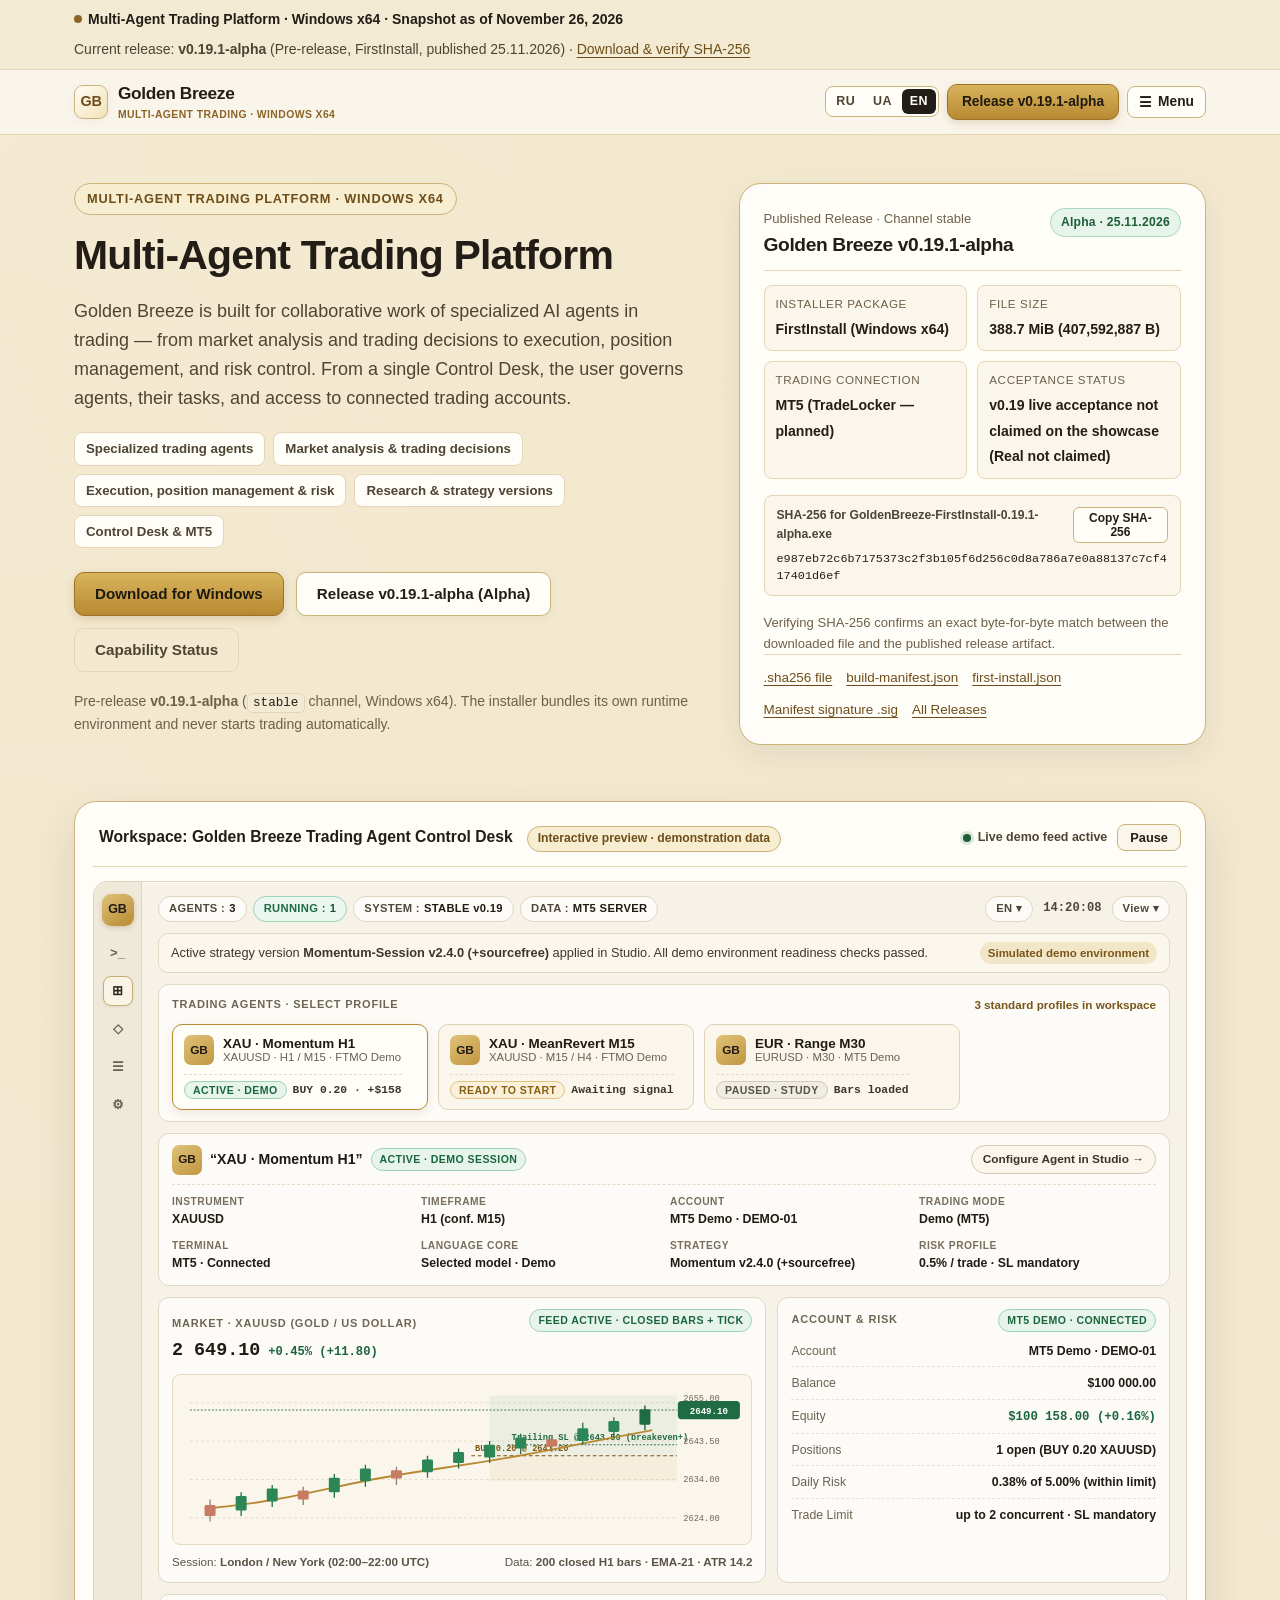
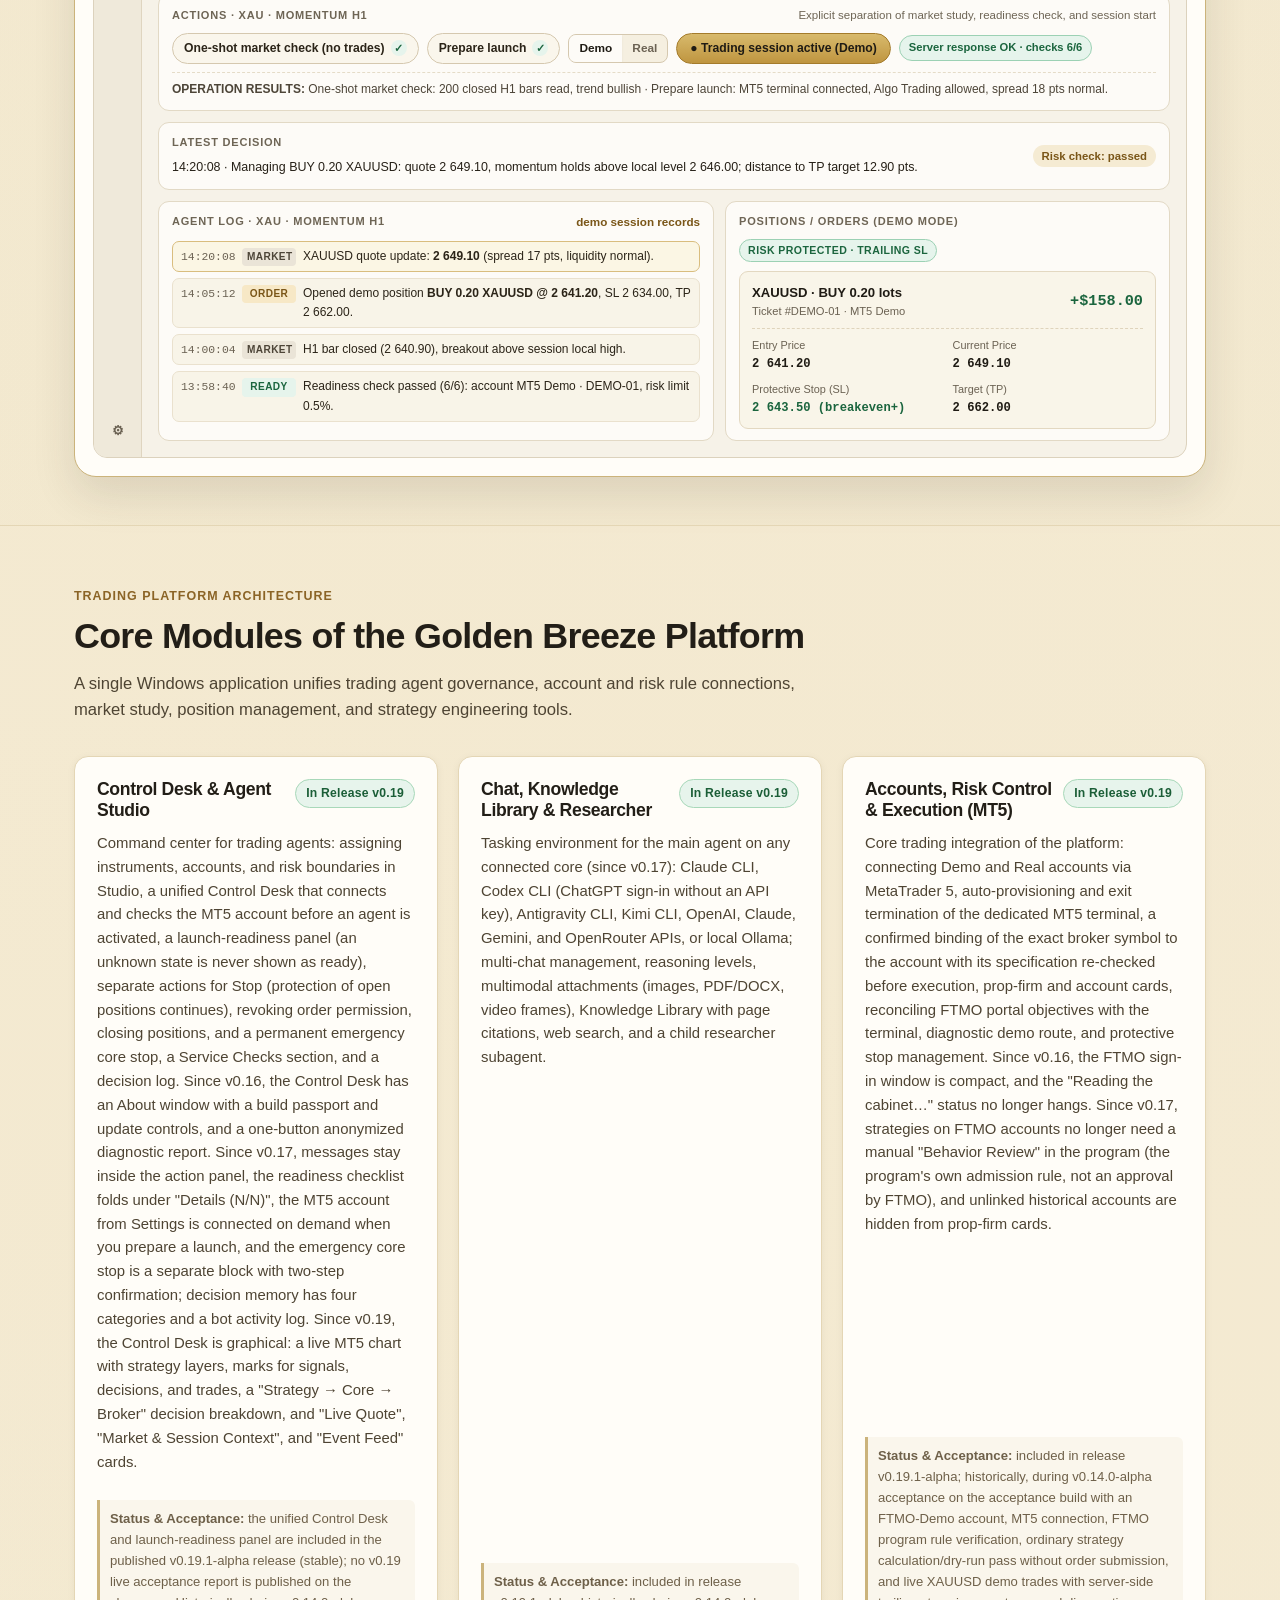
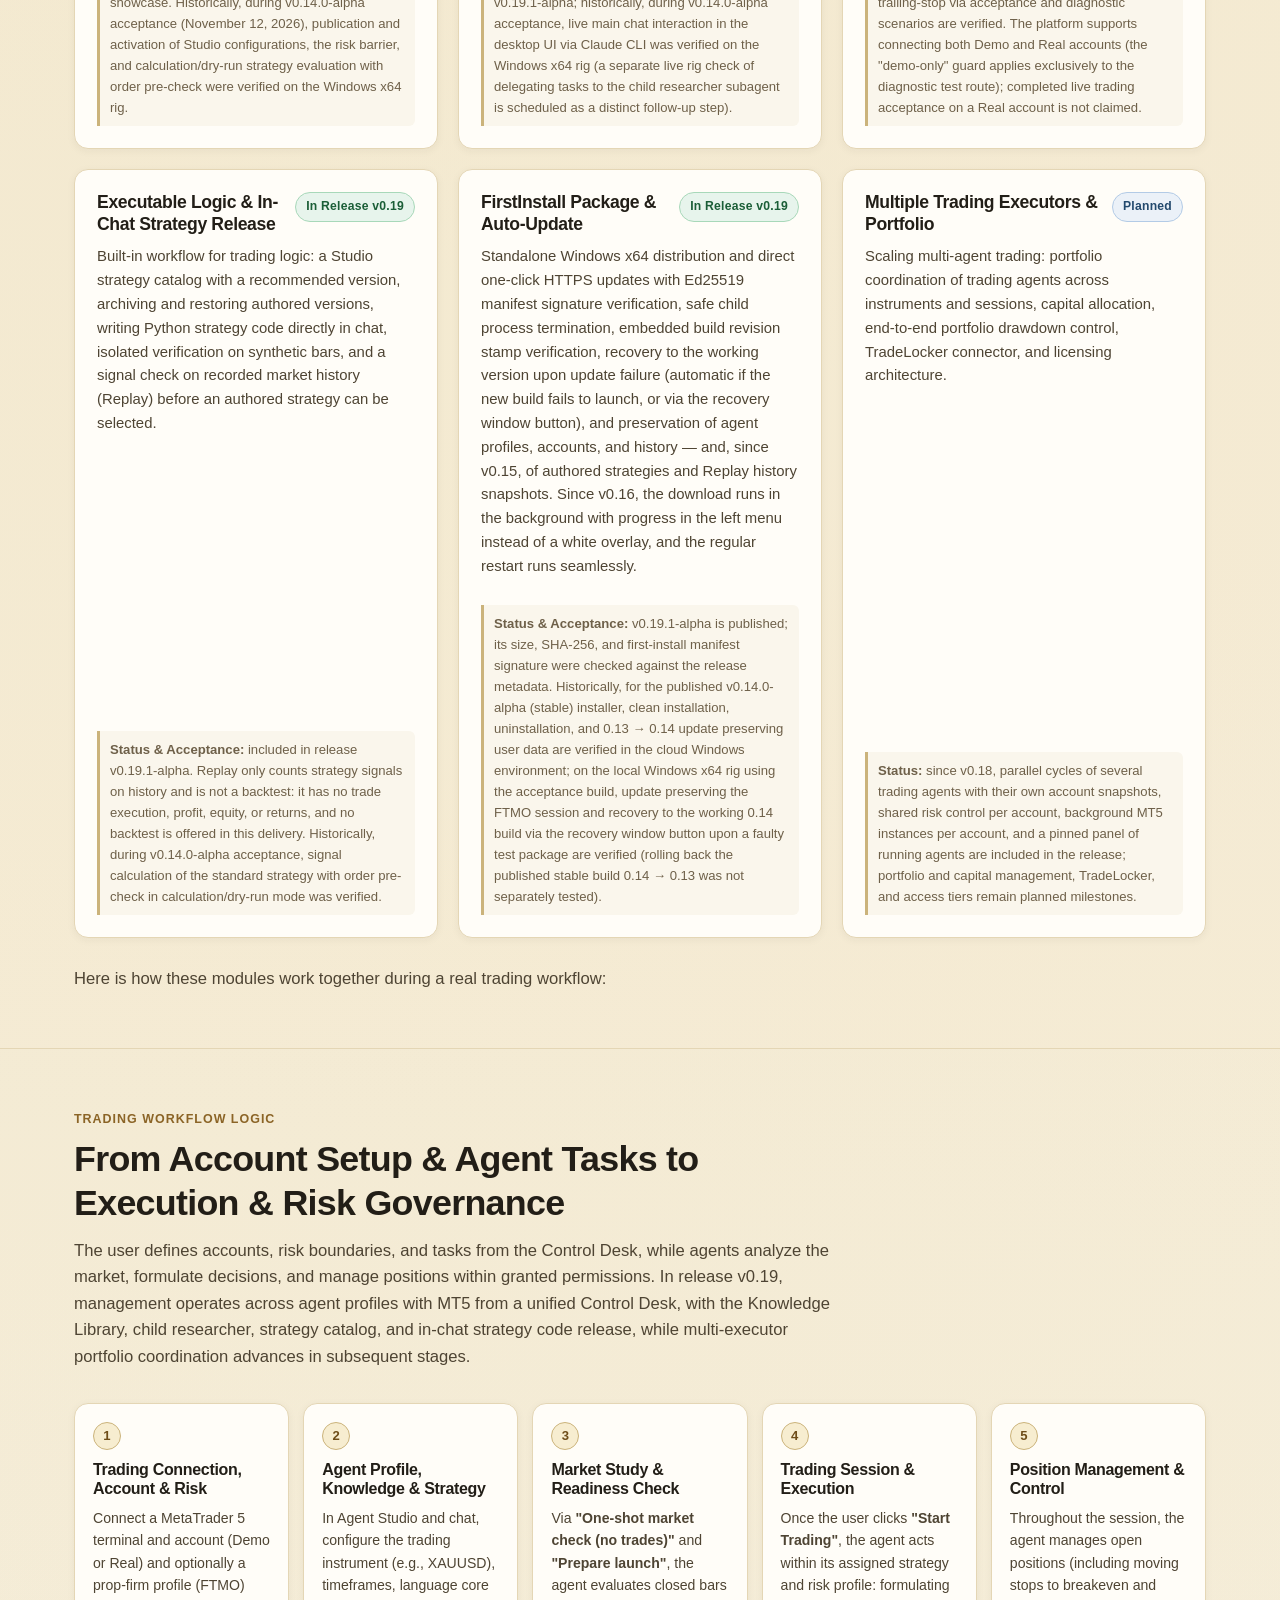
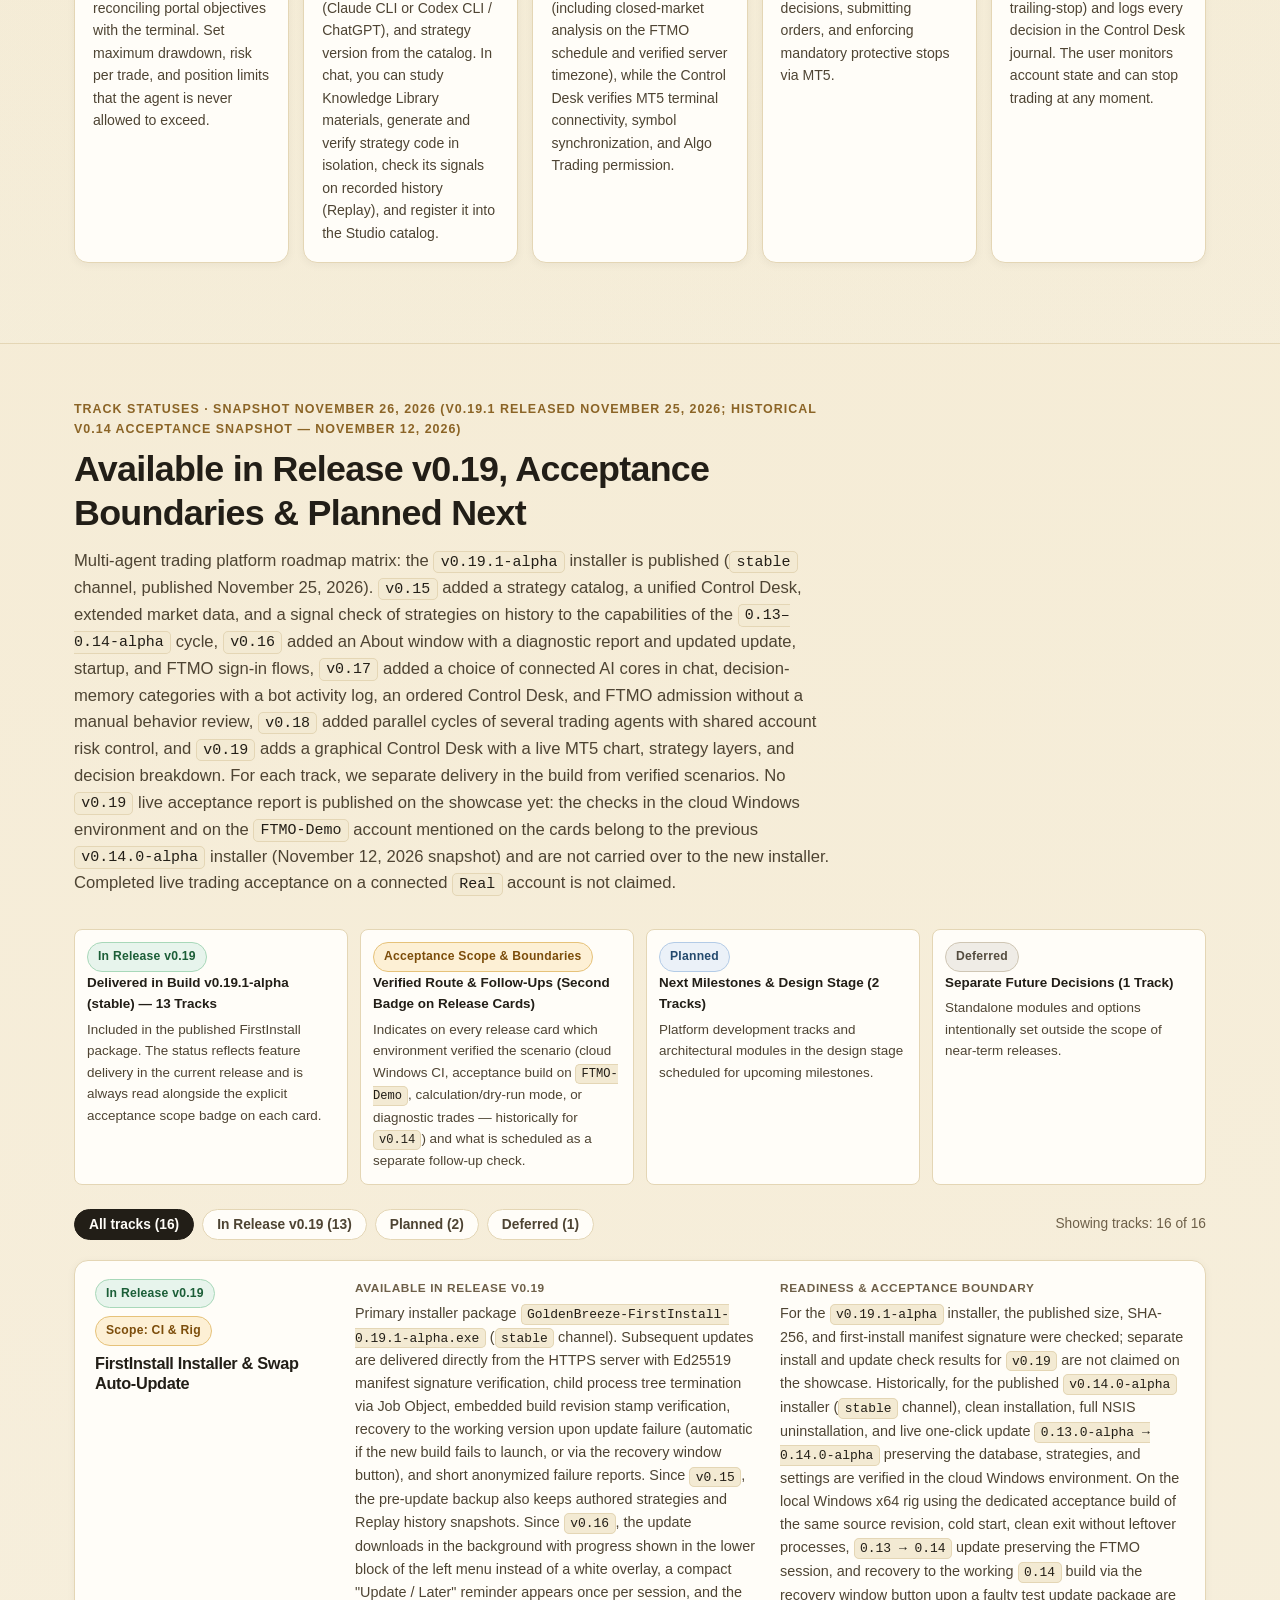
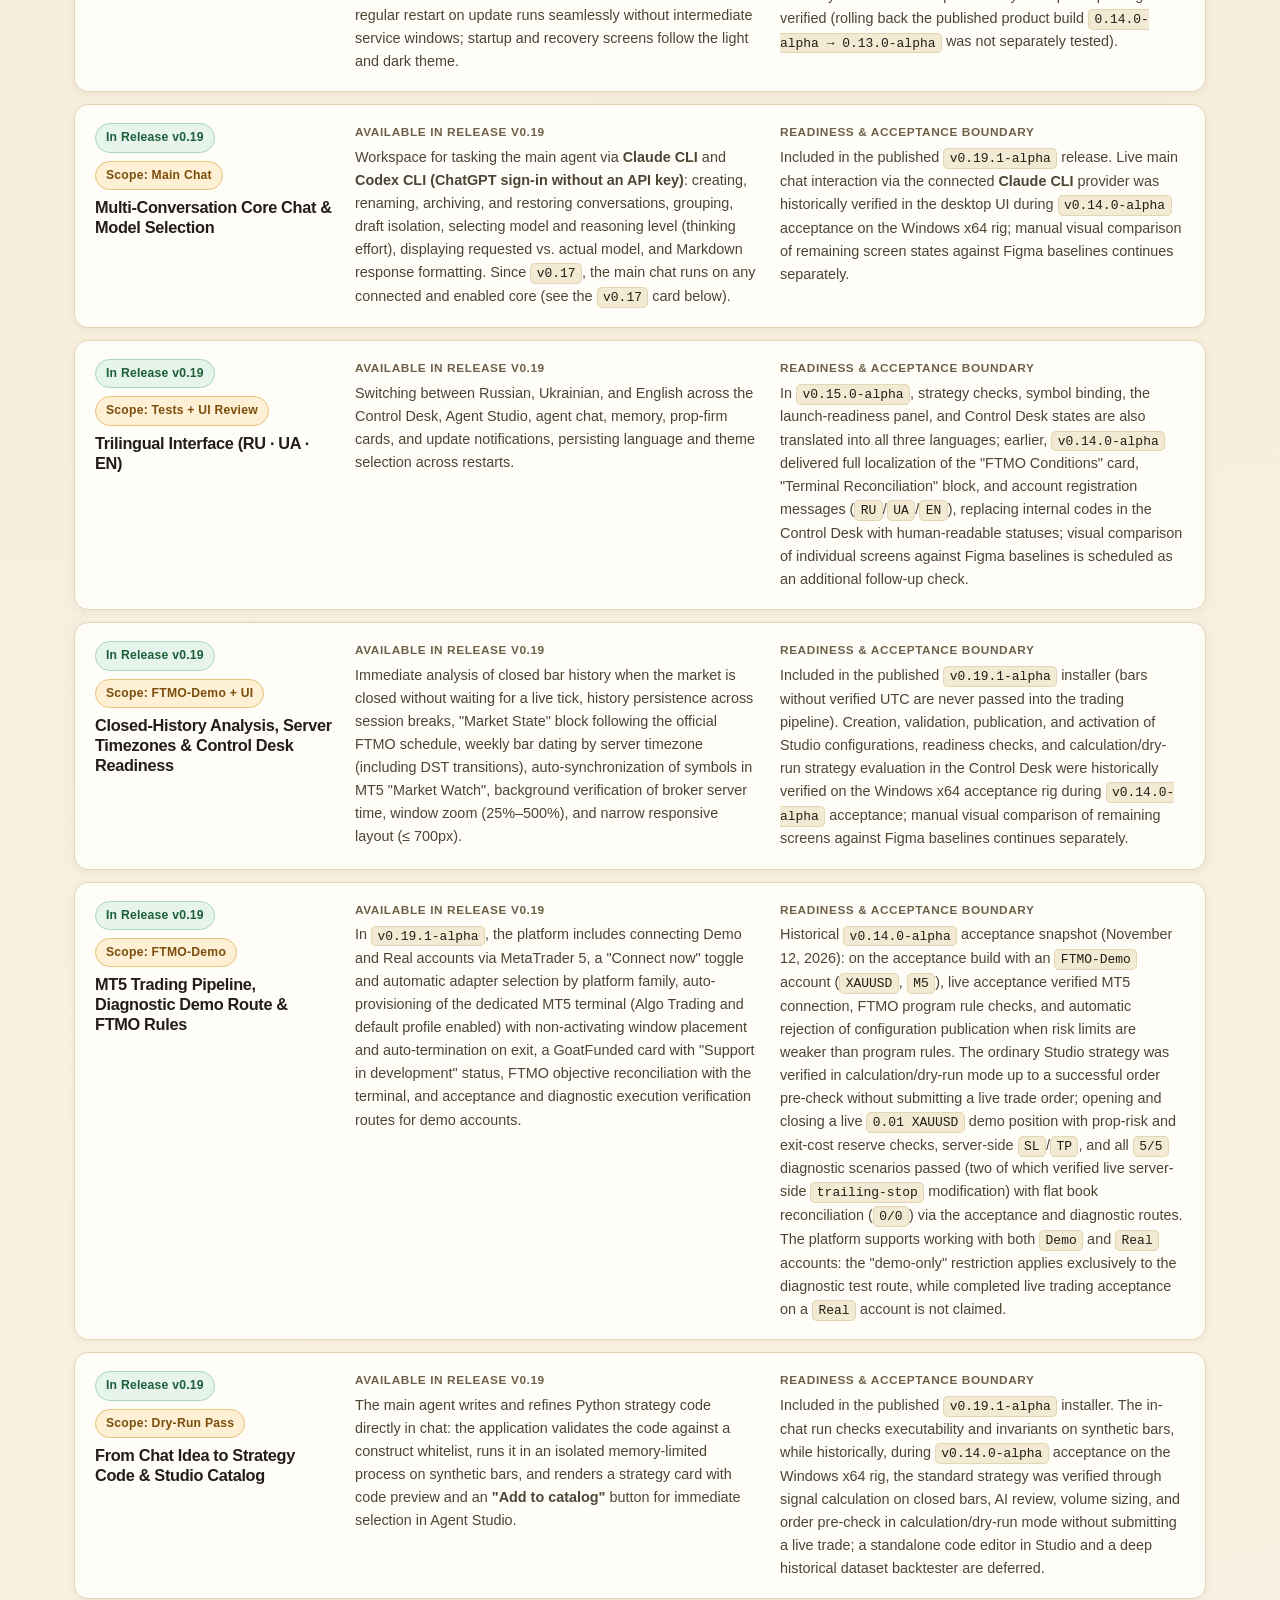
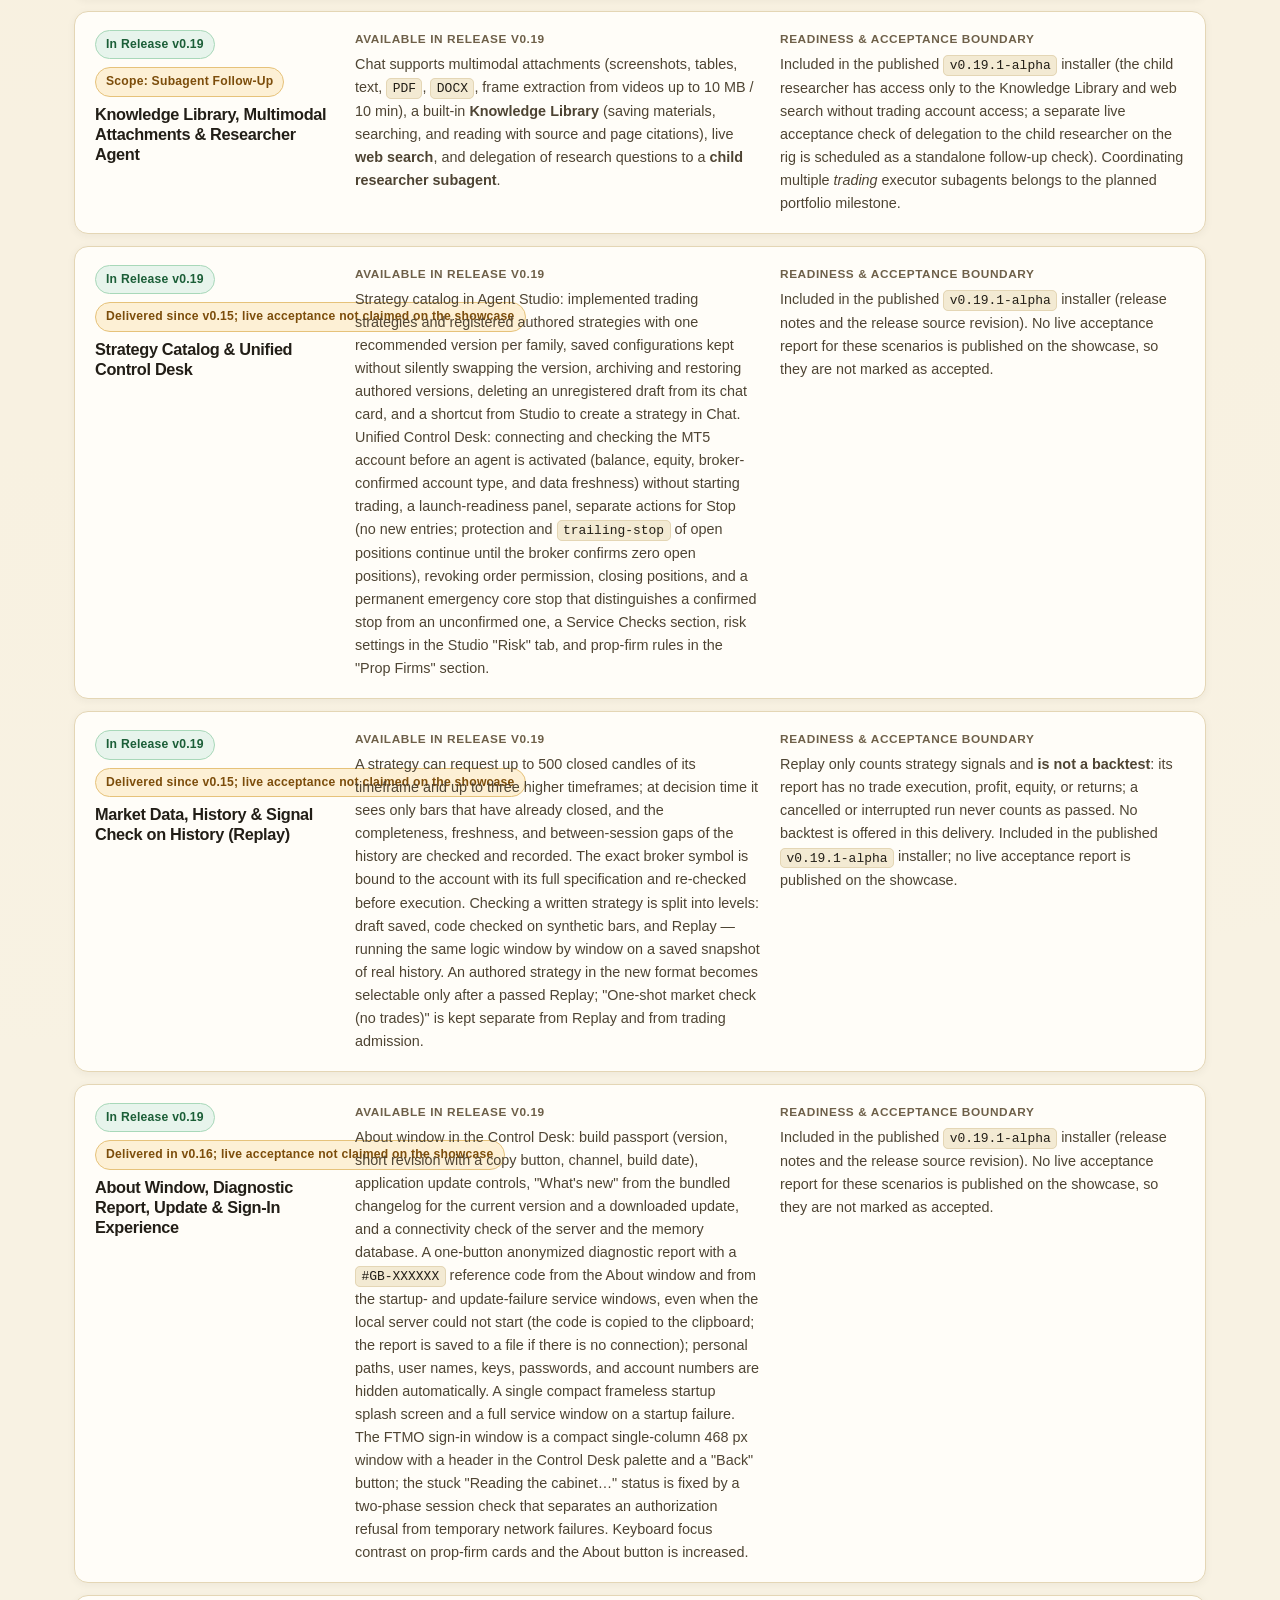
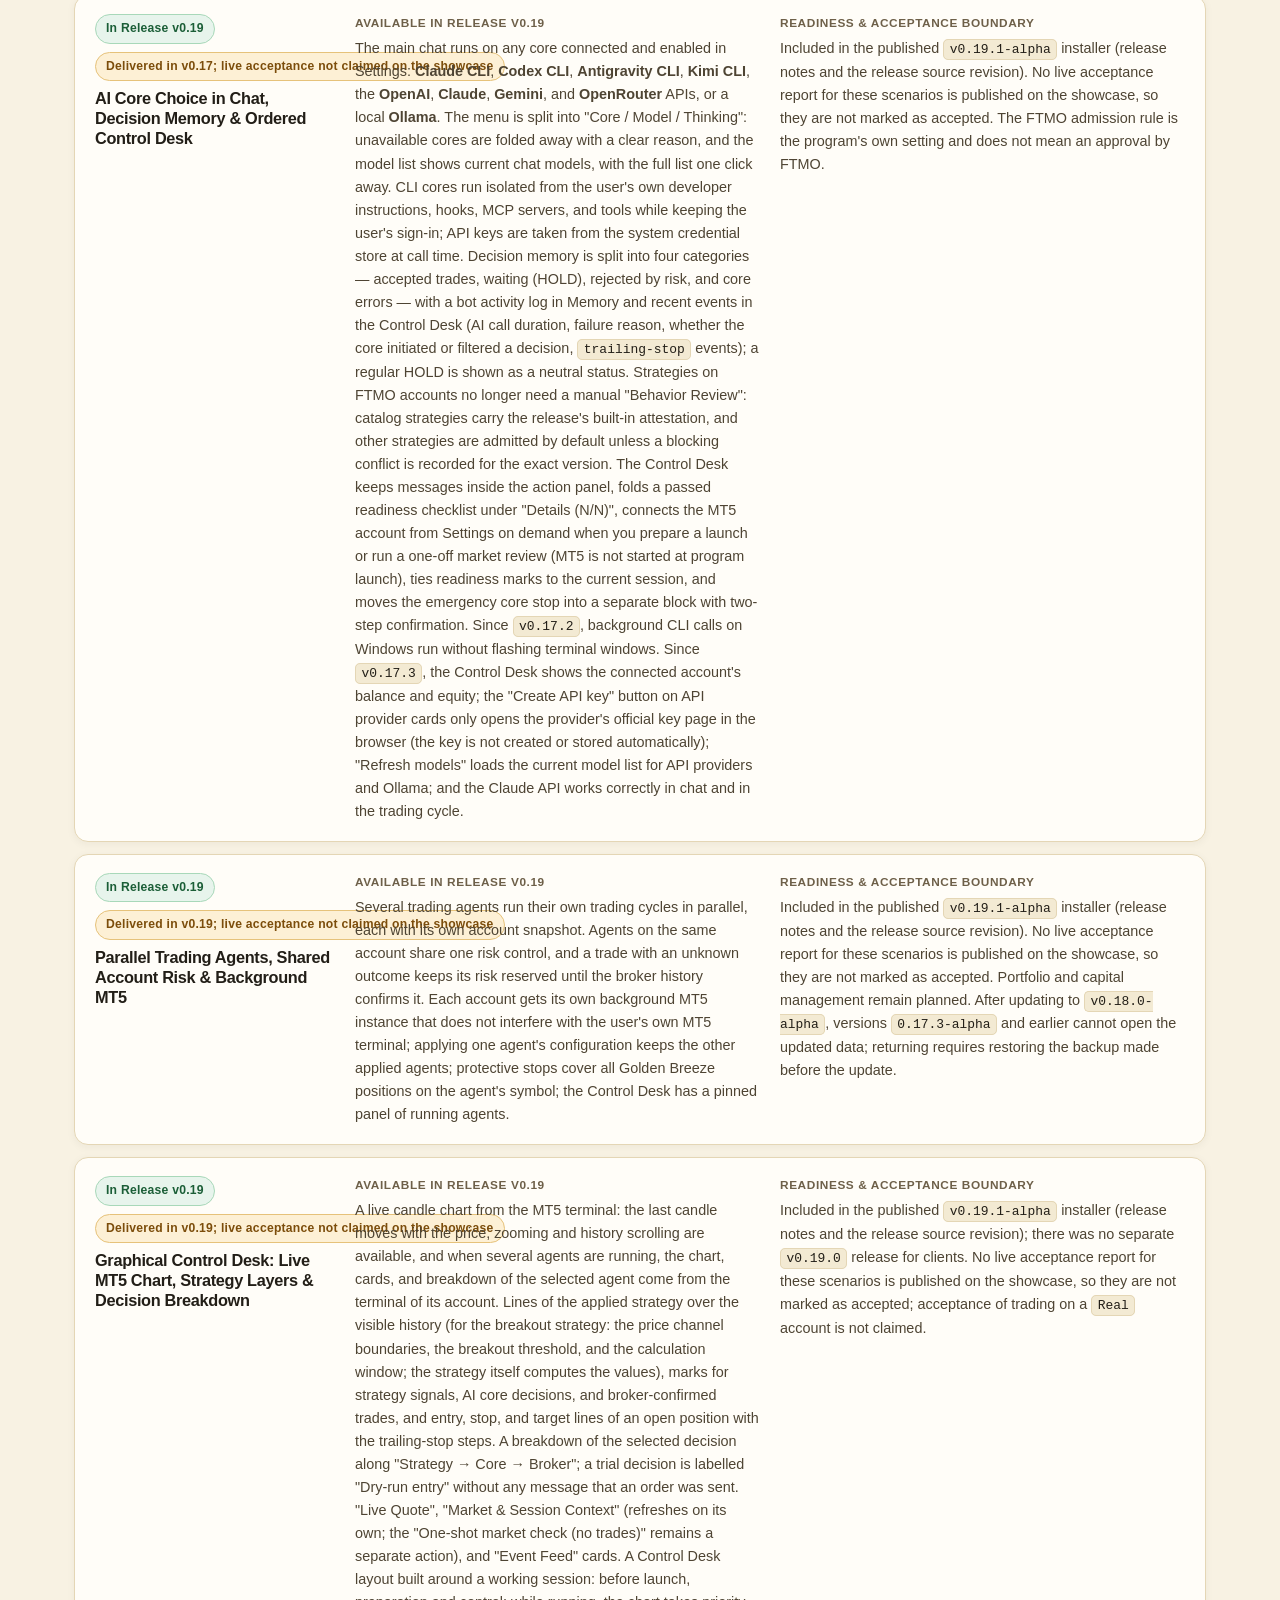
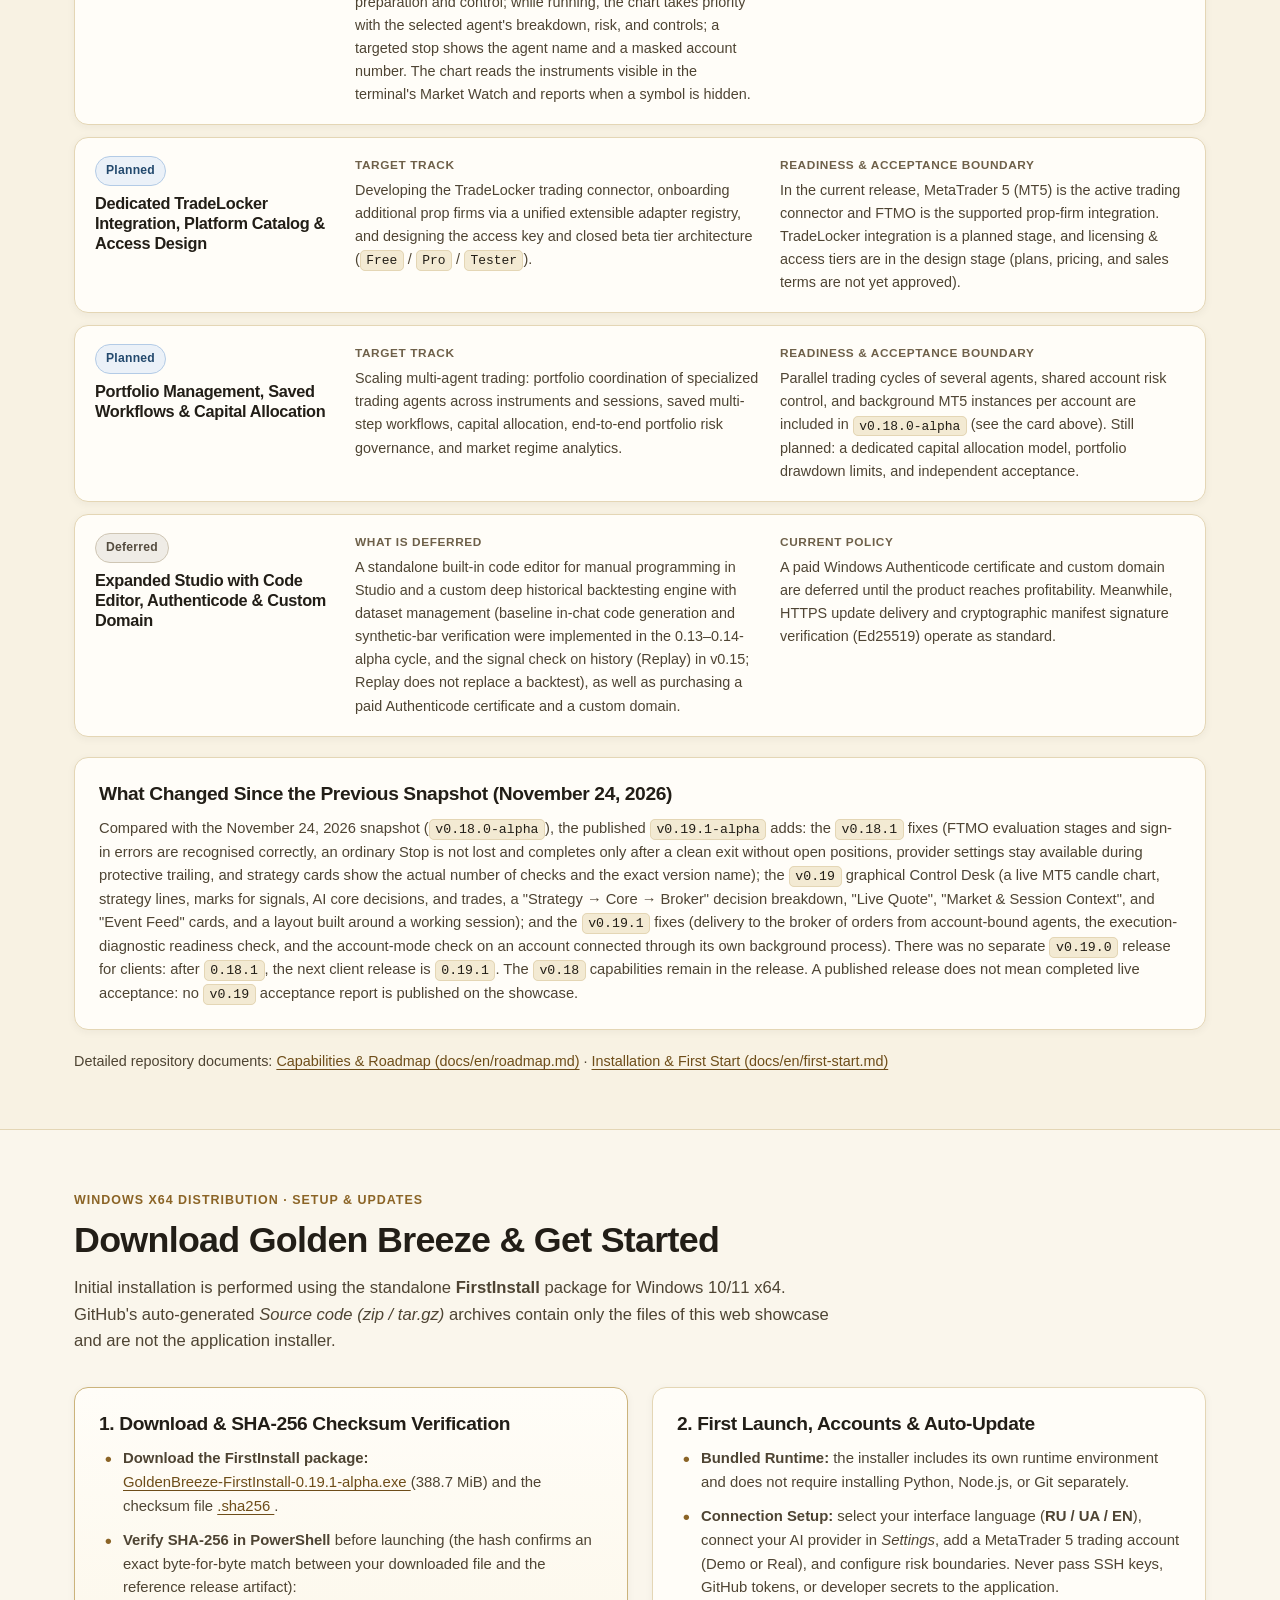
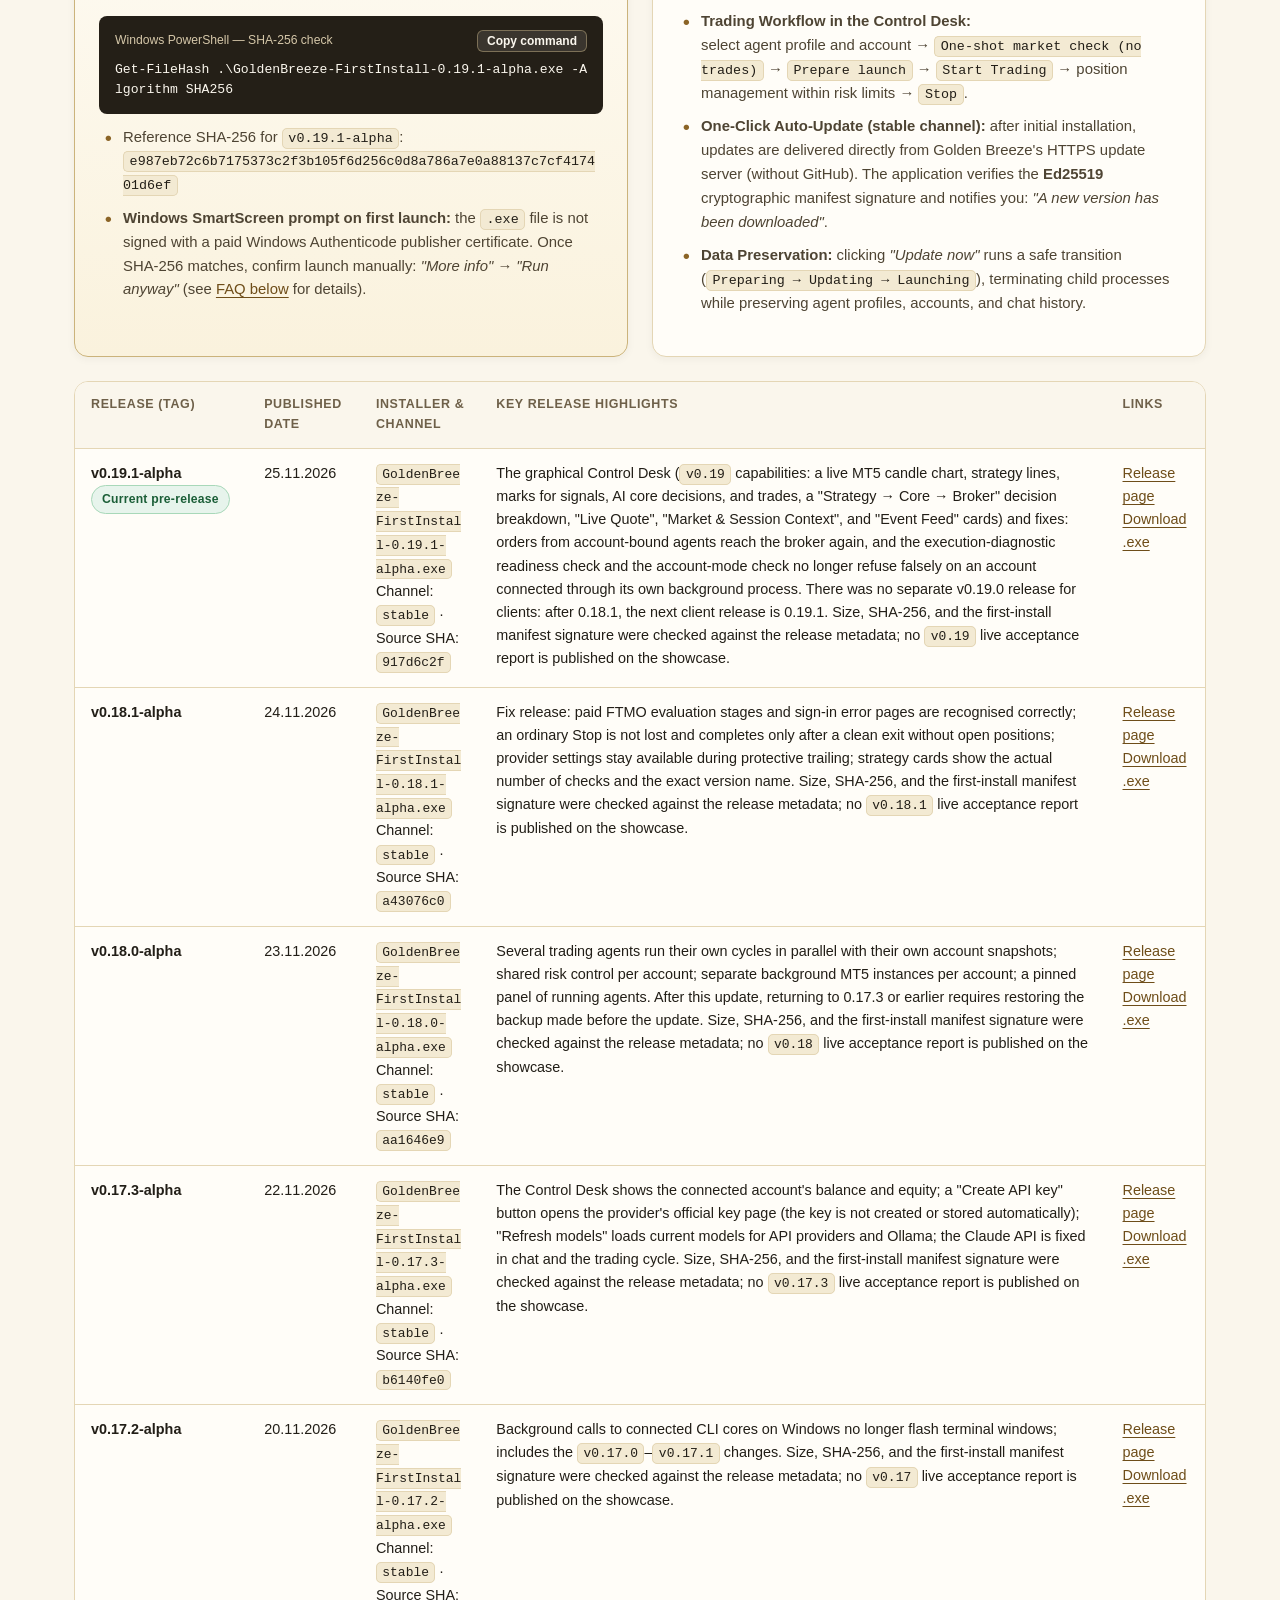
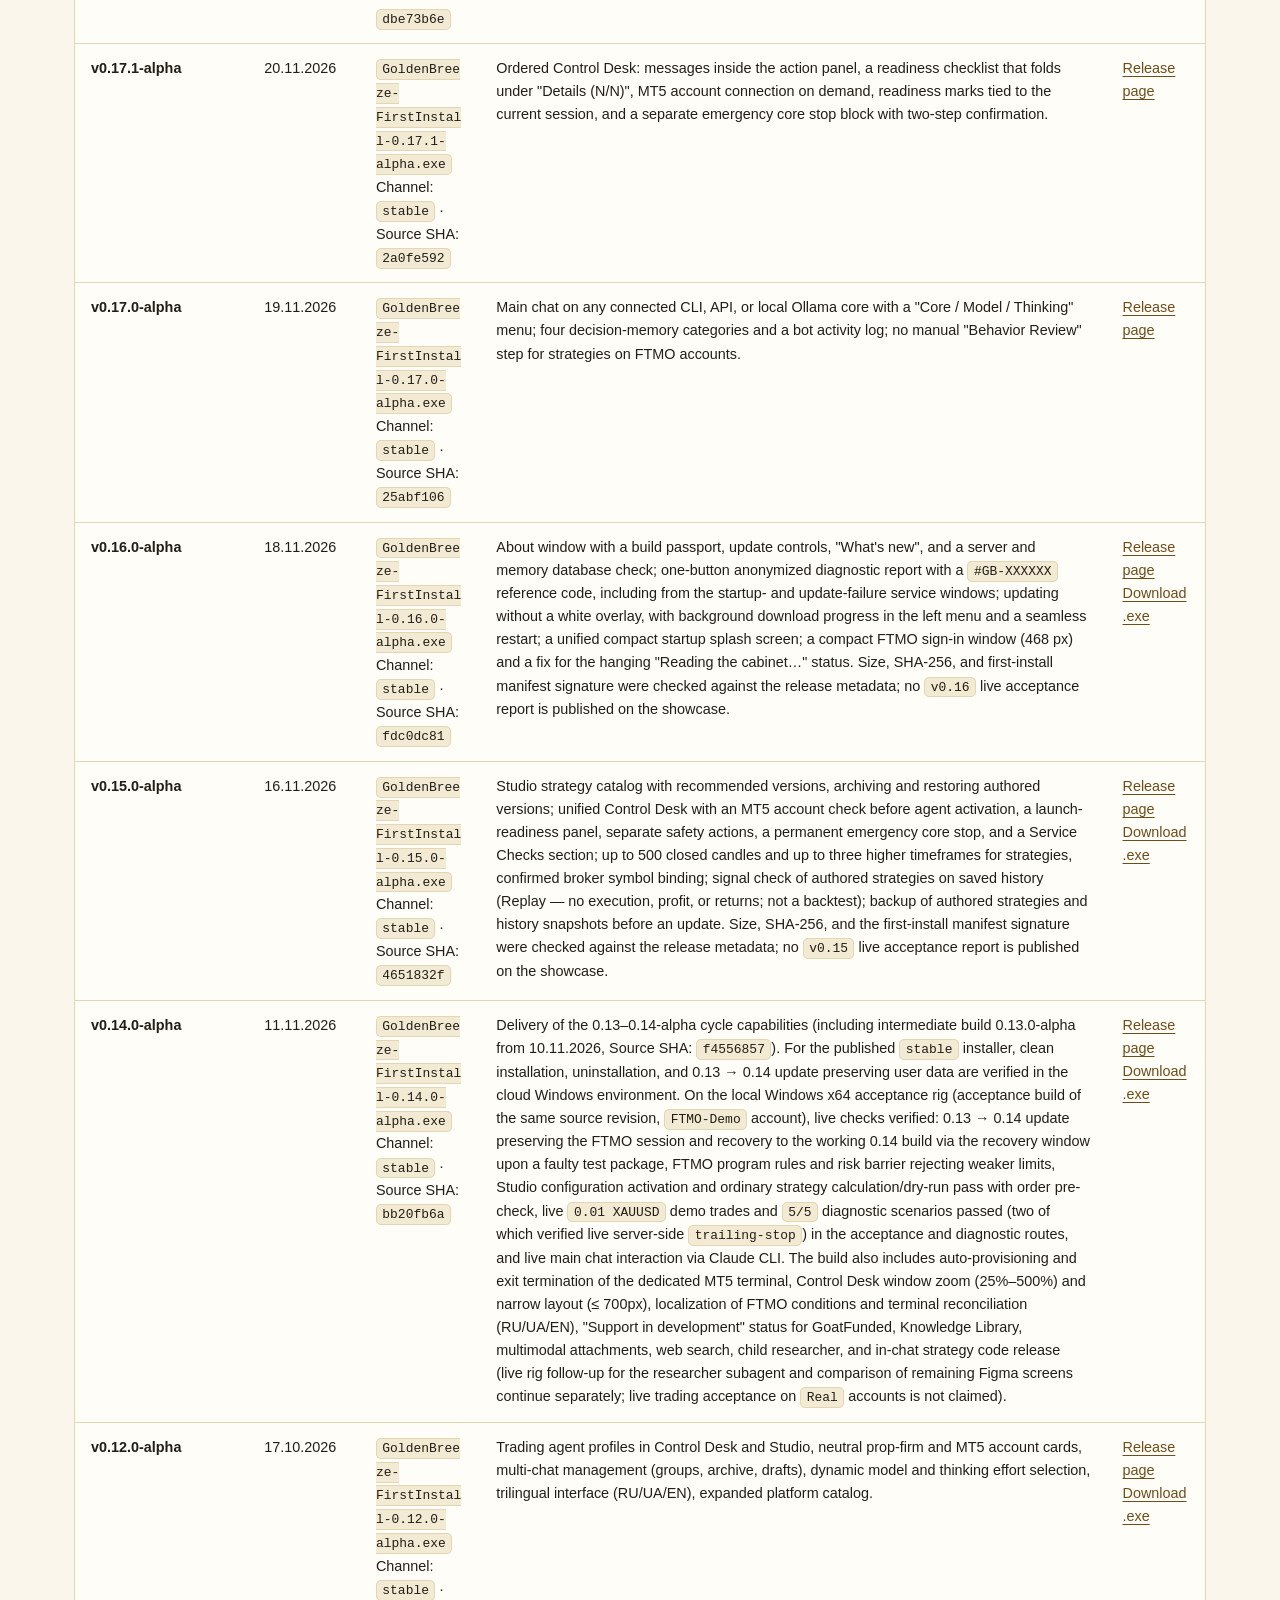
==== commit a6c35732: "docs: name the Pult commands as the v0.19.1 program does The demo Pult and the command descriptions " ====
--- a/docs/en/index.html
+++ b/docs/en/index.html
@@ -551,7 +551,7 @@
                     <span class="pult-action-check" aria-hidden="true">✓</span>
                   </div>
                   <div class="pult-action-pill pult-action-pill--done">
-                    <span>Check Readiness</span>
+                    <span>Prepare launch</span>
                     <span class="pult-action-check" aria-hidden="true">✓</span>
                   </div>
                   <div class="pult-mode-switch" aria-label="Account mode: Demo selected">
@@ -565,7 +565,7 @@
                 </div>
 
                 <div class="pult-demo__ops-summary" id="pult-ops-summary">
-                  <strong>OPERATION RESULTS:</strong> Study Market: 200 closed H1 bars read, trend bullish · Check Readiness: MT5 terminal connected, Algo Trading allowed, spread 18 pts normal.
+                  <strong>OPERATION RESULTS:</strong> One-shot market check: 200 closed H1 bars read, trend bullish · Prepare launch: MT5 terminal connected, Algo Trading allowed, spread 18 pts normal.
                 </div>
               </div>
 
@@ -602,7 +602,7 @@
                     <li class="pult-log-item">
                       <span class="pult-log-item__time">14:00:04</span>
                       <span class="pult-log-item__badge pult-log-item__badge--mkt">MARKET</span>
-                      <span class="pult-log-item__msg">Study Market: H1 bar closed (2 640.90), breakout above session local high.</span>
+                      <span class="pult-log-item__msg">H1 bar closed (2 640.90), breakout above session local high.</span>
                     </li>
                     <li class="pult-log-item">
                       <span class="pult-log-item__time">13:58:40</span>
@@ -806,7 +806,7 @@
             <span class="step-card__num">3</span>
             <h3 class="step-card__title">Market Study &amp; Readiness Check</h3>
             <p class="step-card__text">
-              Via <strong>"One-shot market check (no trades)"</strong> and <strong>"Check Readiness"</strong>, the agent evaluates closed bars (including closed-market analysis on the FTMO schedule and verified server timezone), while the Control Desk verifies MT5 terminal connectivity, symbol synchronization, and Algo Trading permission.
+              Via <strong>"One-shot market check (no trades)"</strong> and <strong>"Prepare launch"</strong>, the agent evaluates closed bars (including closed-market analysis on the FTMO schedule and verified server timezone), while the Control Desk verifies MT5 terminal connectivity, symbol synchronization, and Algo Trading permission.
             </p>
           </div>
 
@@ -1293,7 +1293,7 @@
               </li>
               <li>
                 <strong>Trading Workflow in the Control Desk:</strong><br>
-                select agent profile and account → <code>One-shot market check (no trades)</code> → <code>Check Readiness</code> → <code>Start Trading</code> → position management within risk limits → <code>Stop</code>.
+                select agent profile and account → <code>One-shot market check (no trades)</code> → <code>Prepare launch</code> → <code>Start Trading</code> → position management within risk limits → <code>Stop</code>.
               </li>
               <li>
                 <strong>One-Click Auto-Update (stable channel):</strong> after initial installation, updates are delivered directly from Golden Breeze's HTTPS update server (without GitHub). The application verifies the <strong>Ed25519</strong> cryptographic manifest signature and notifies you: <em>"A new version has been downloaded"</em>.
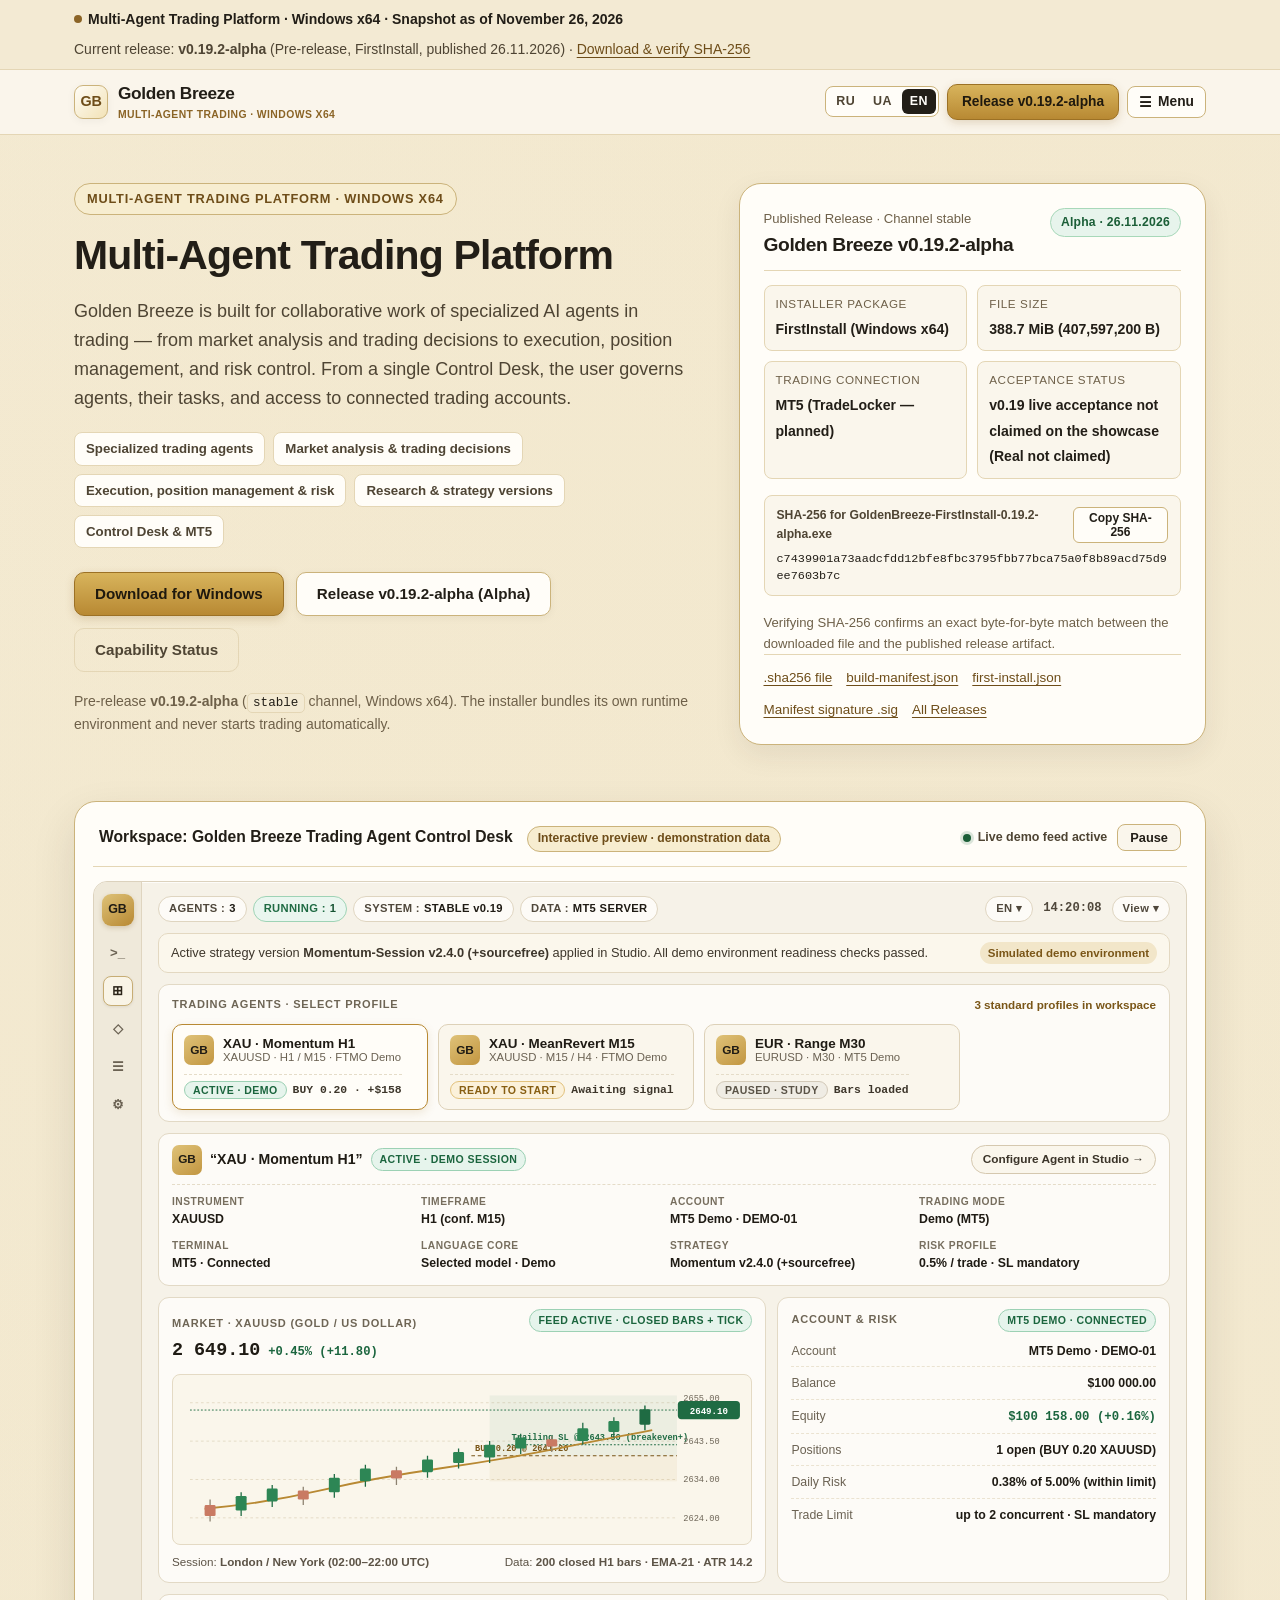
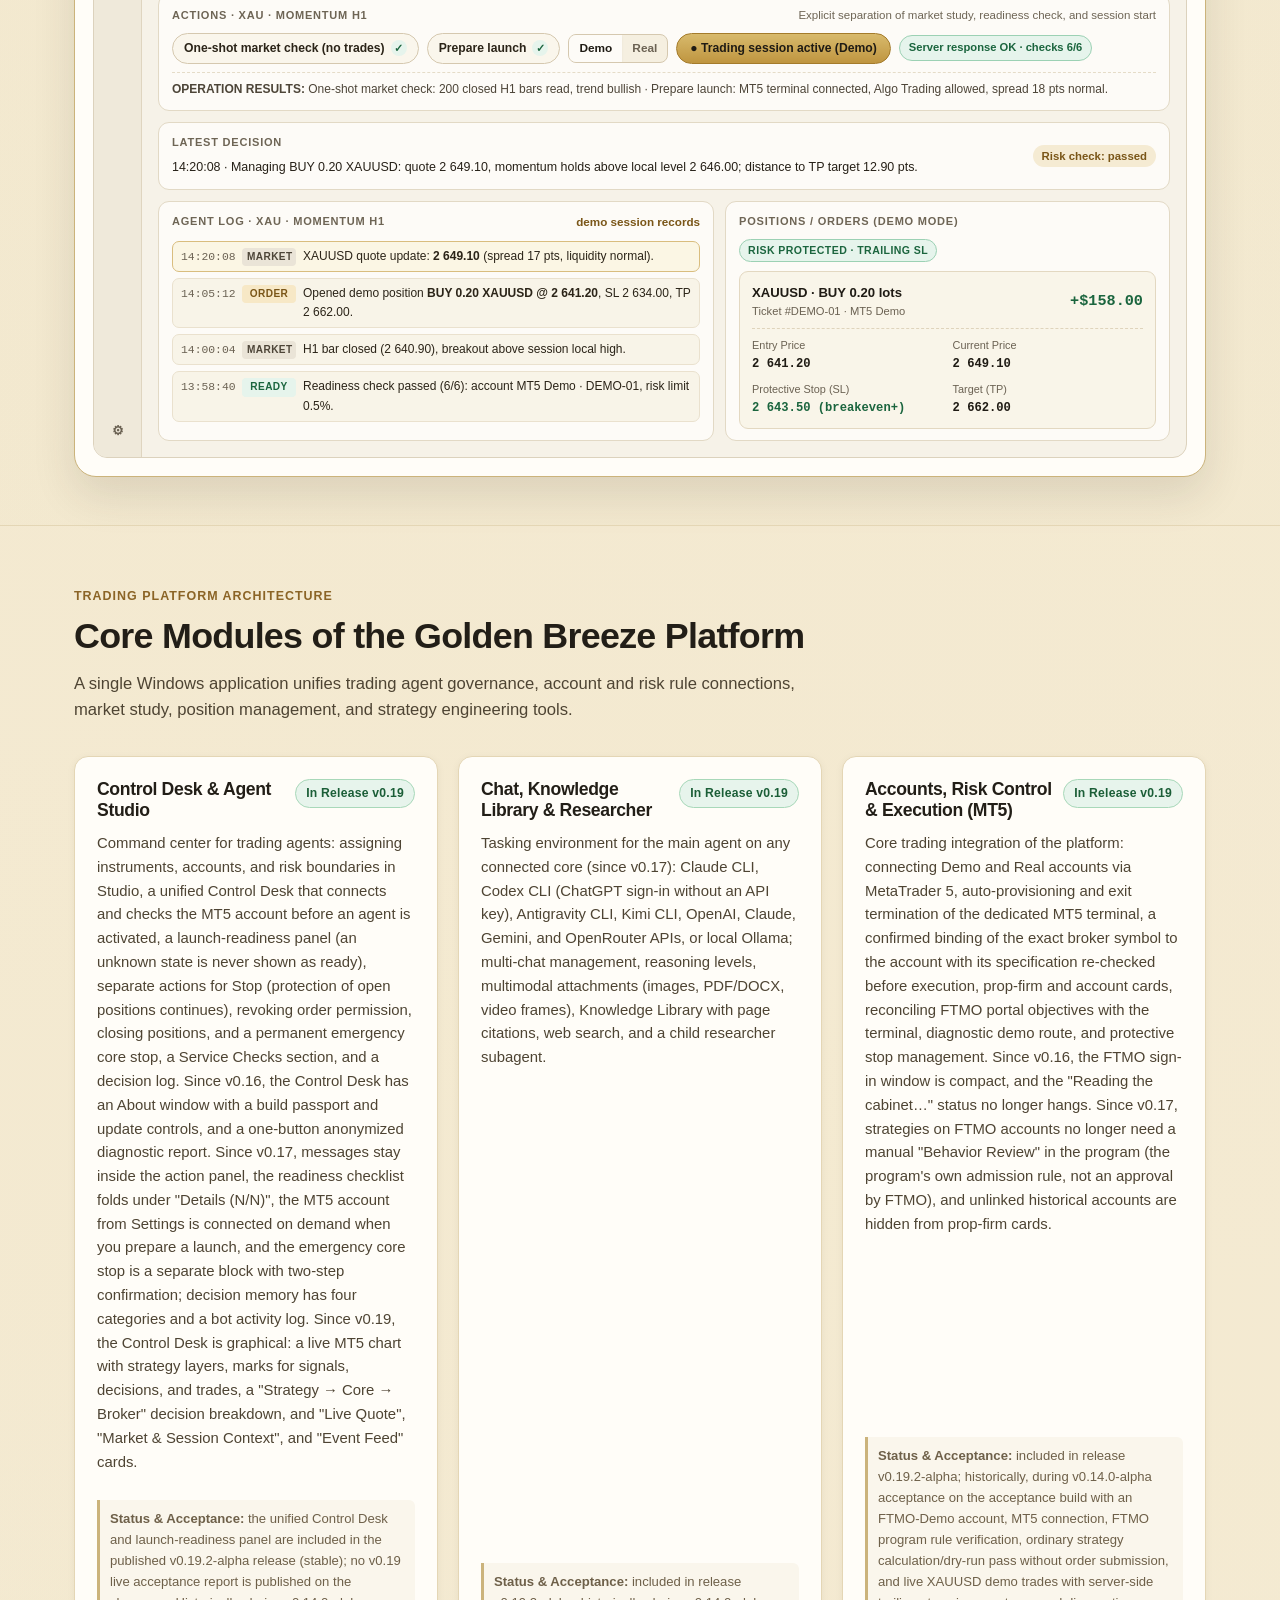
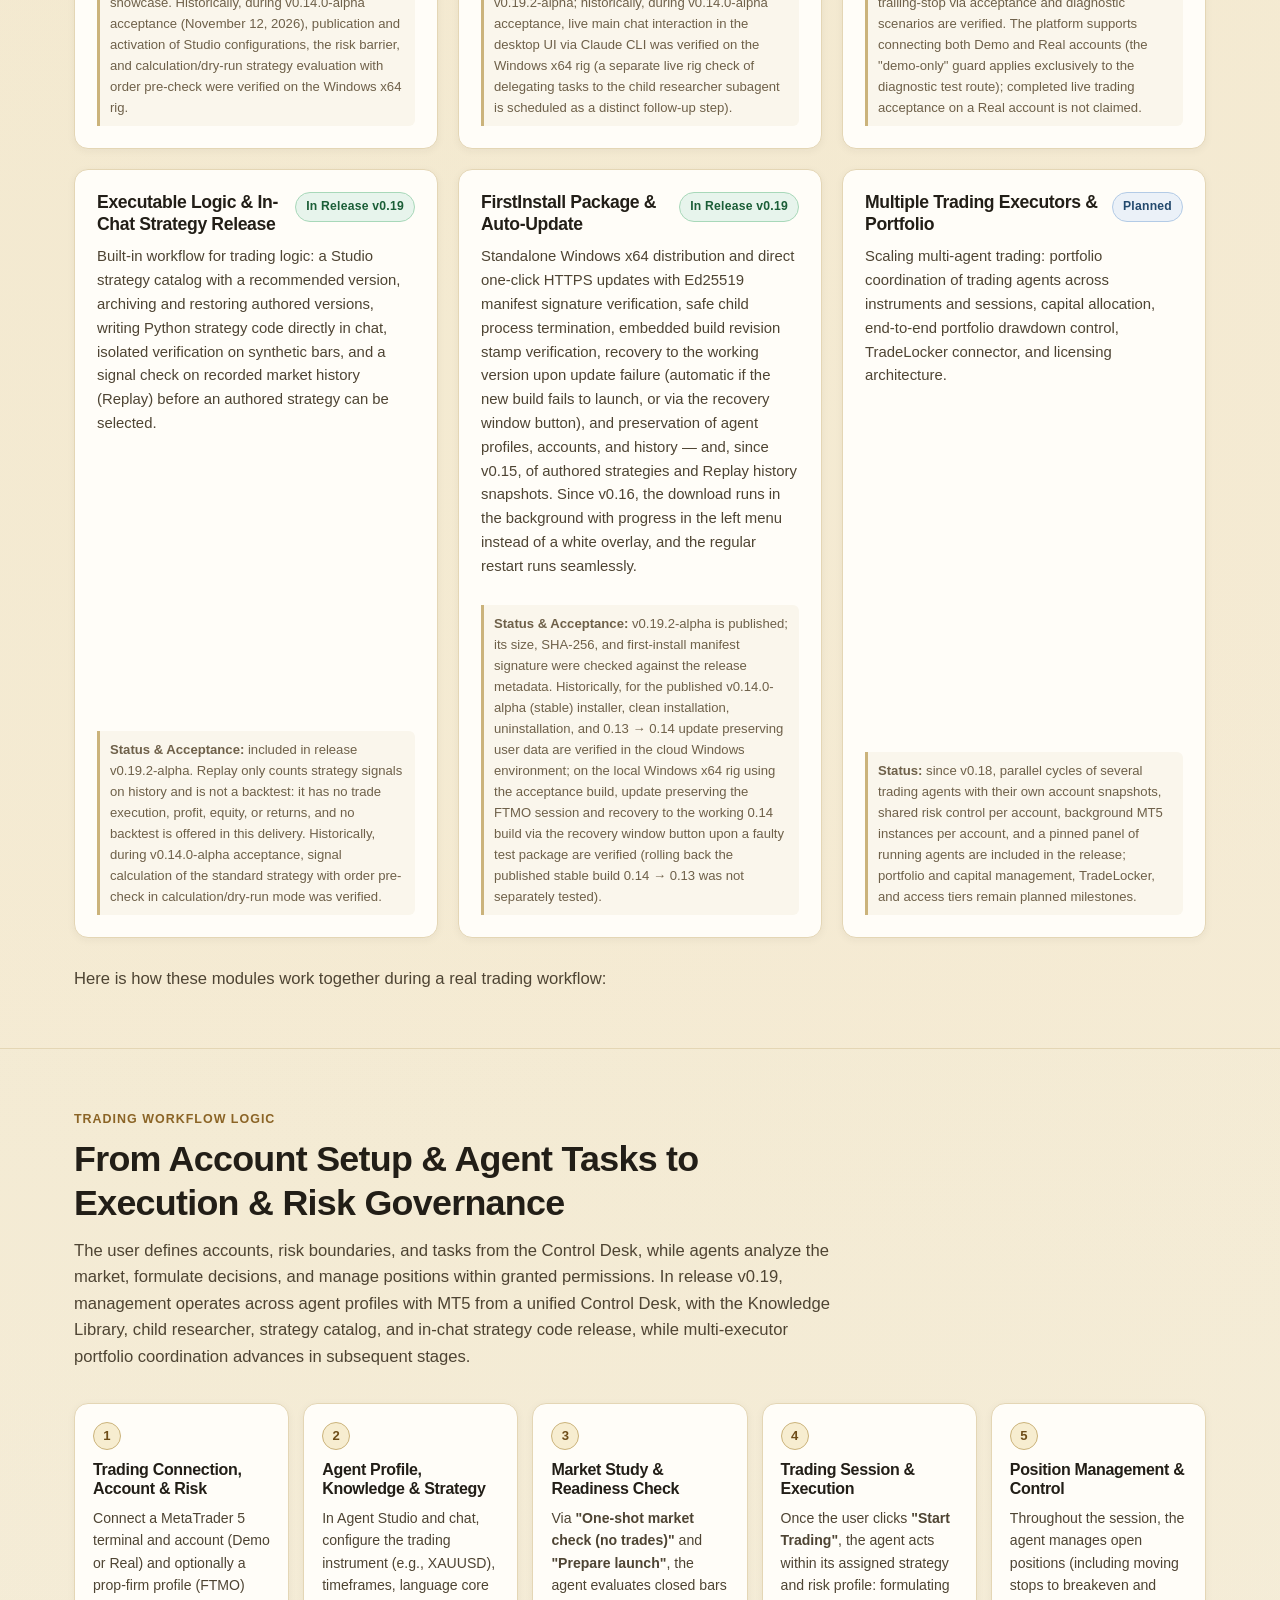
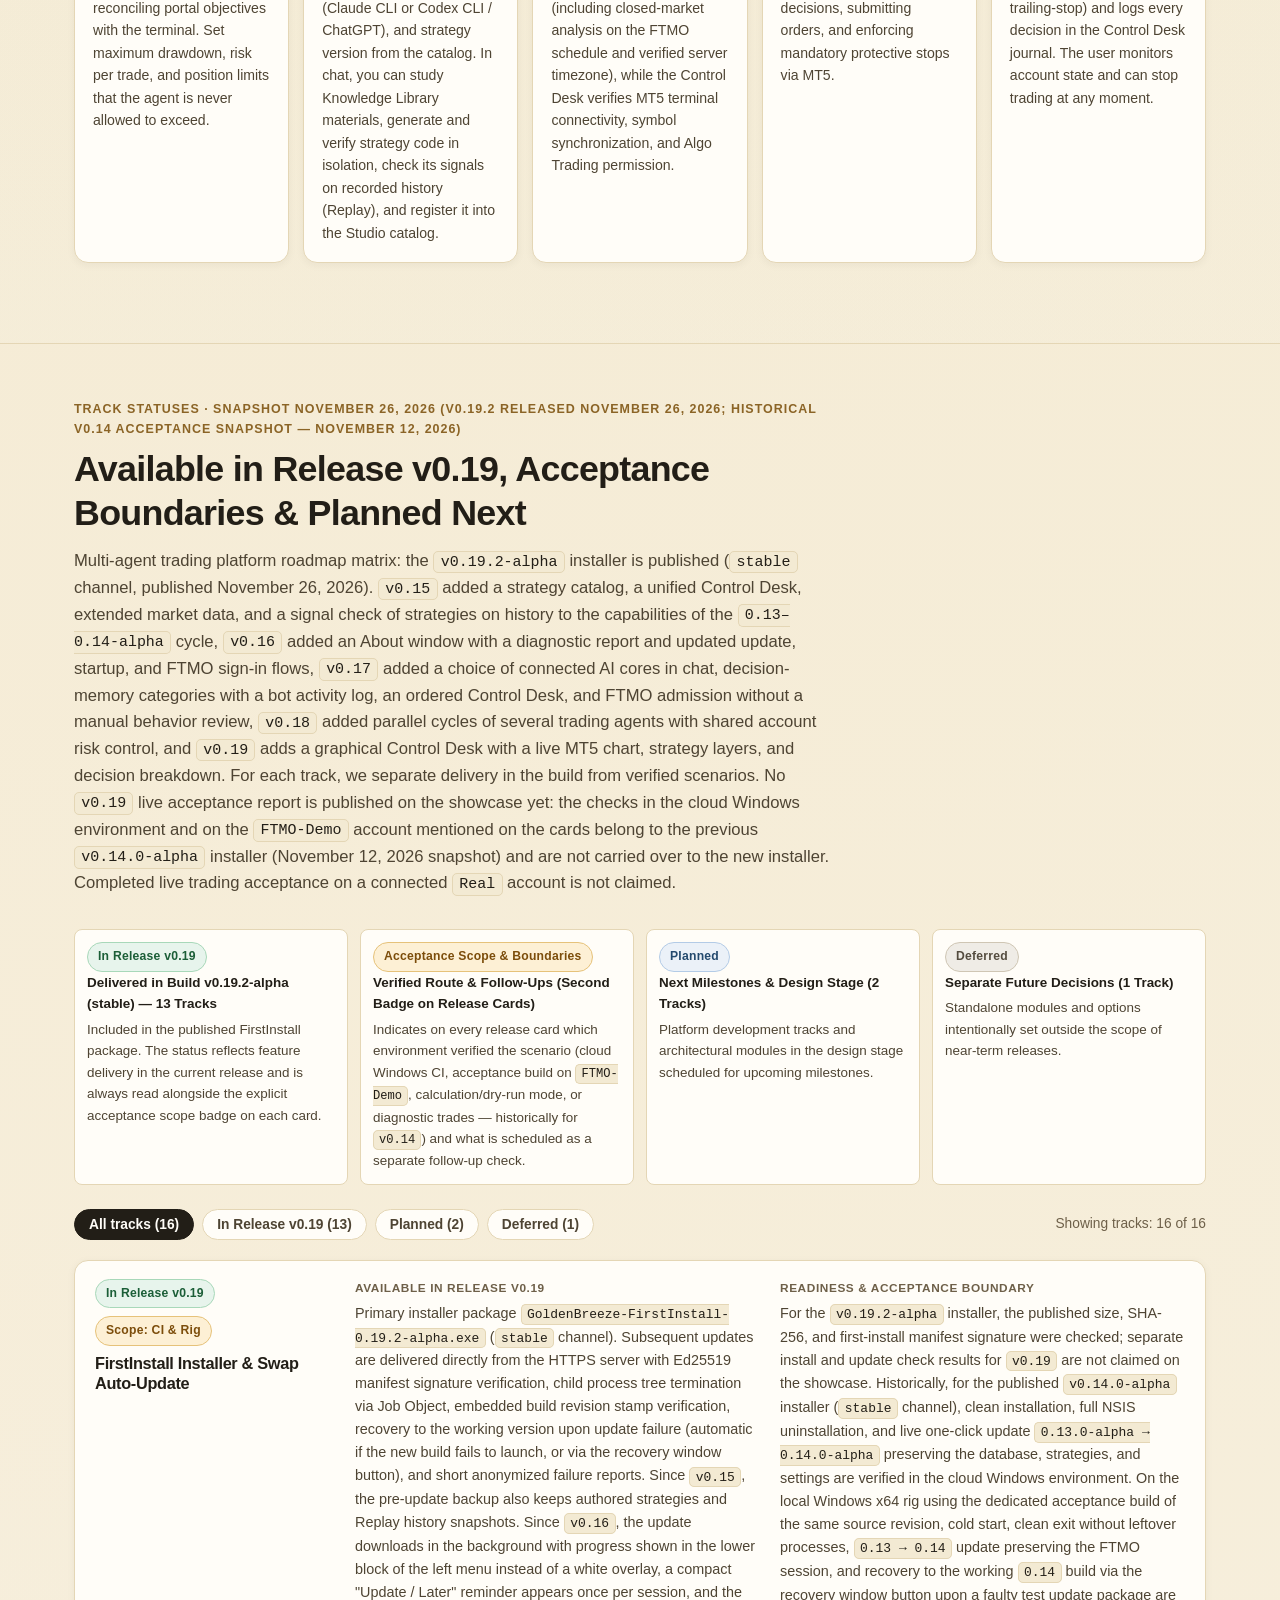
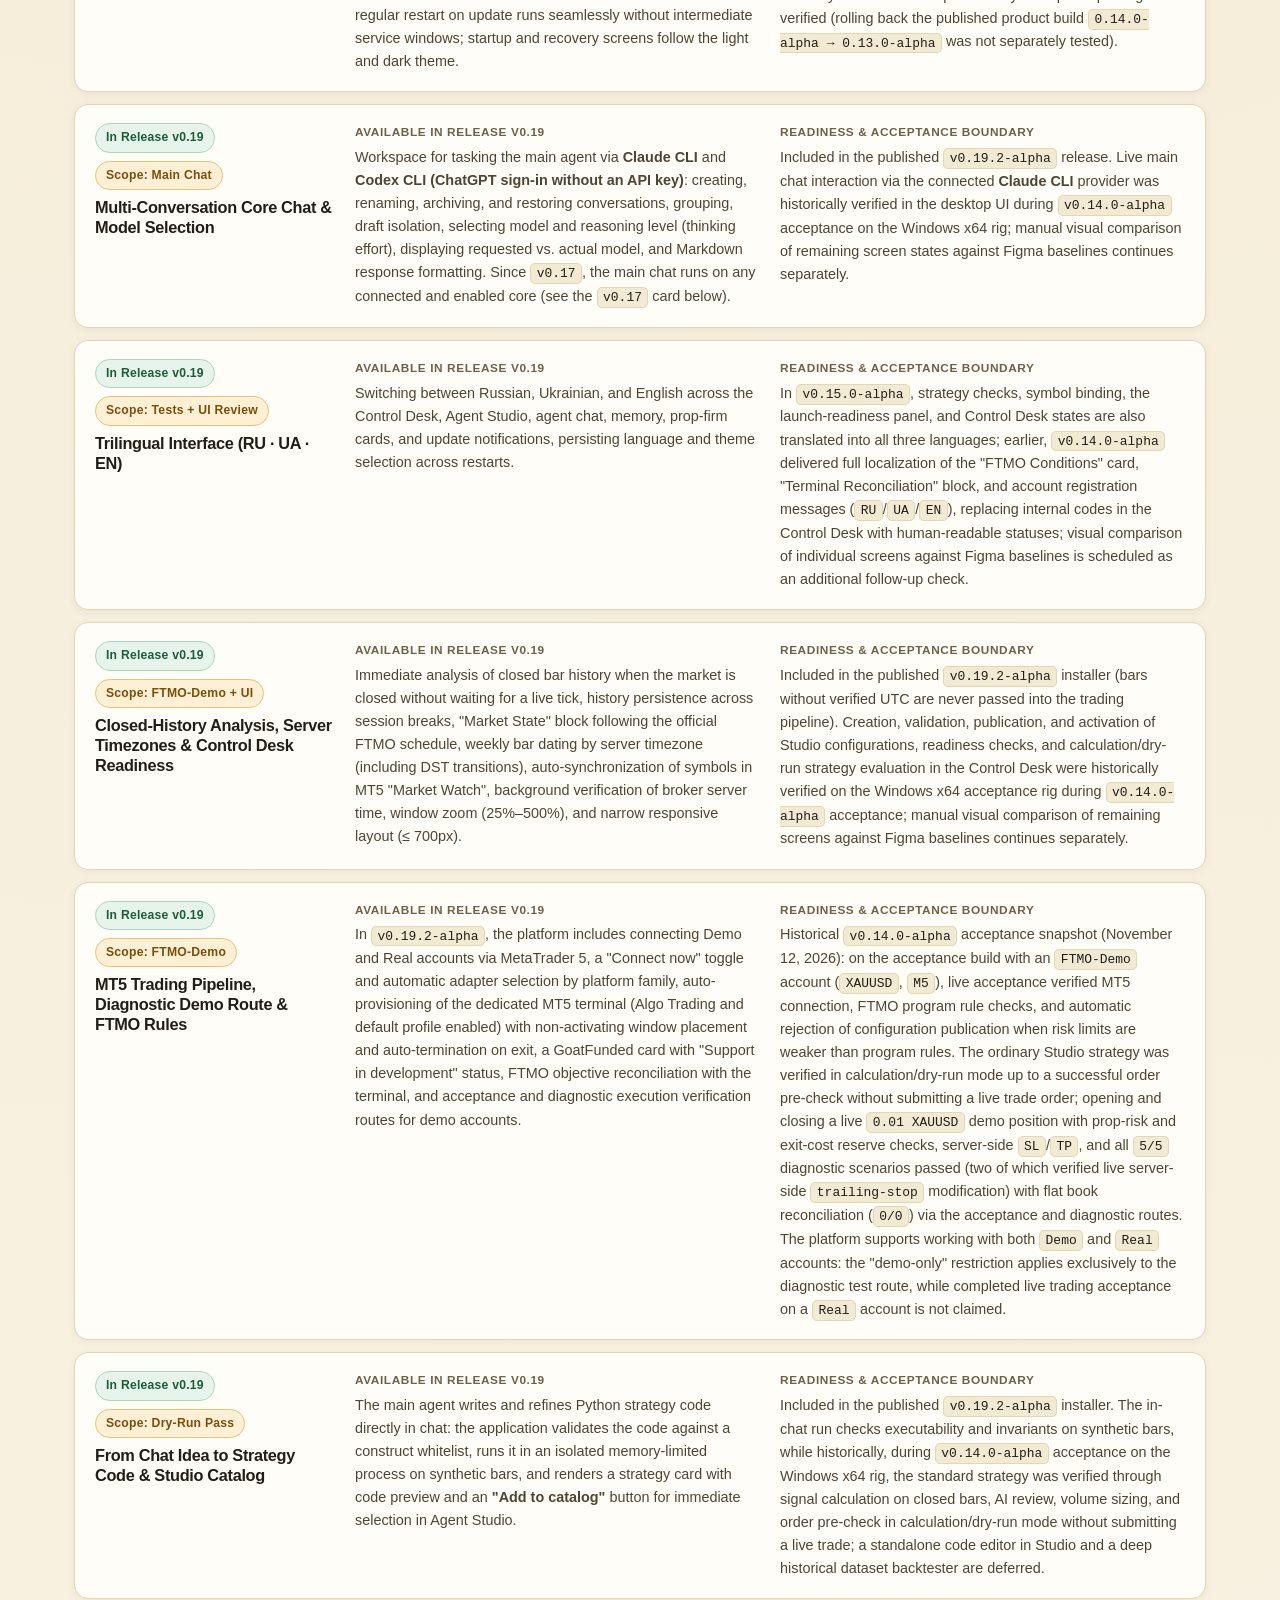
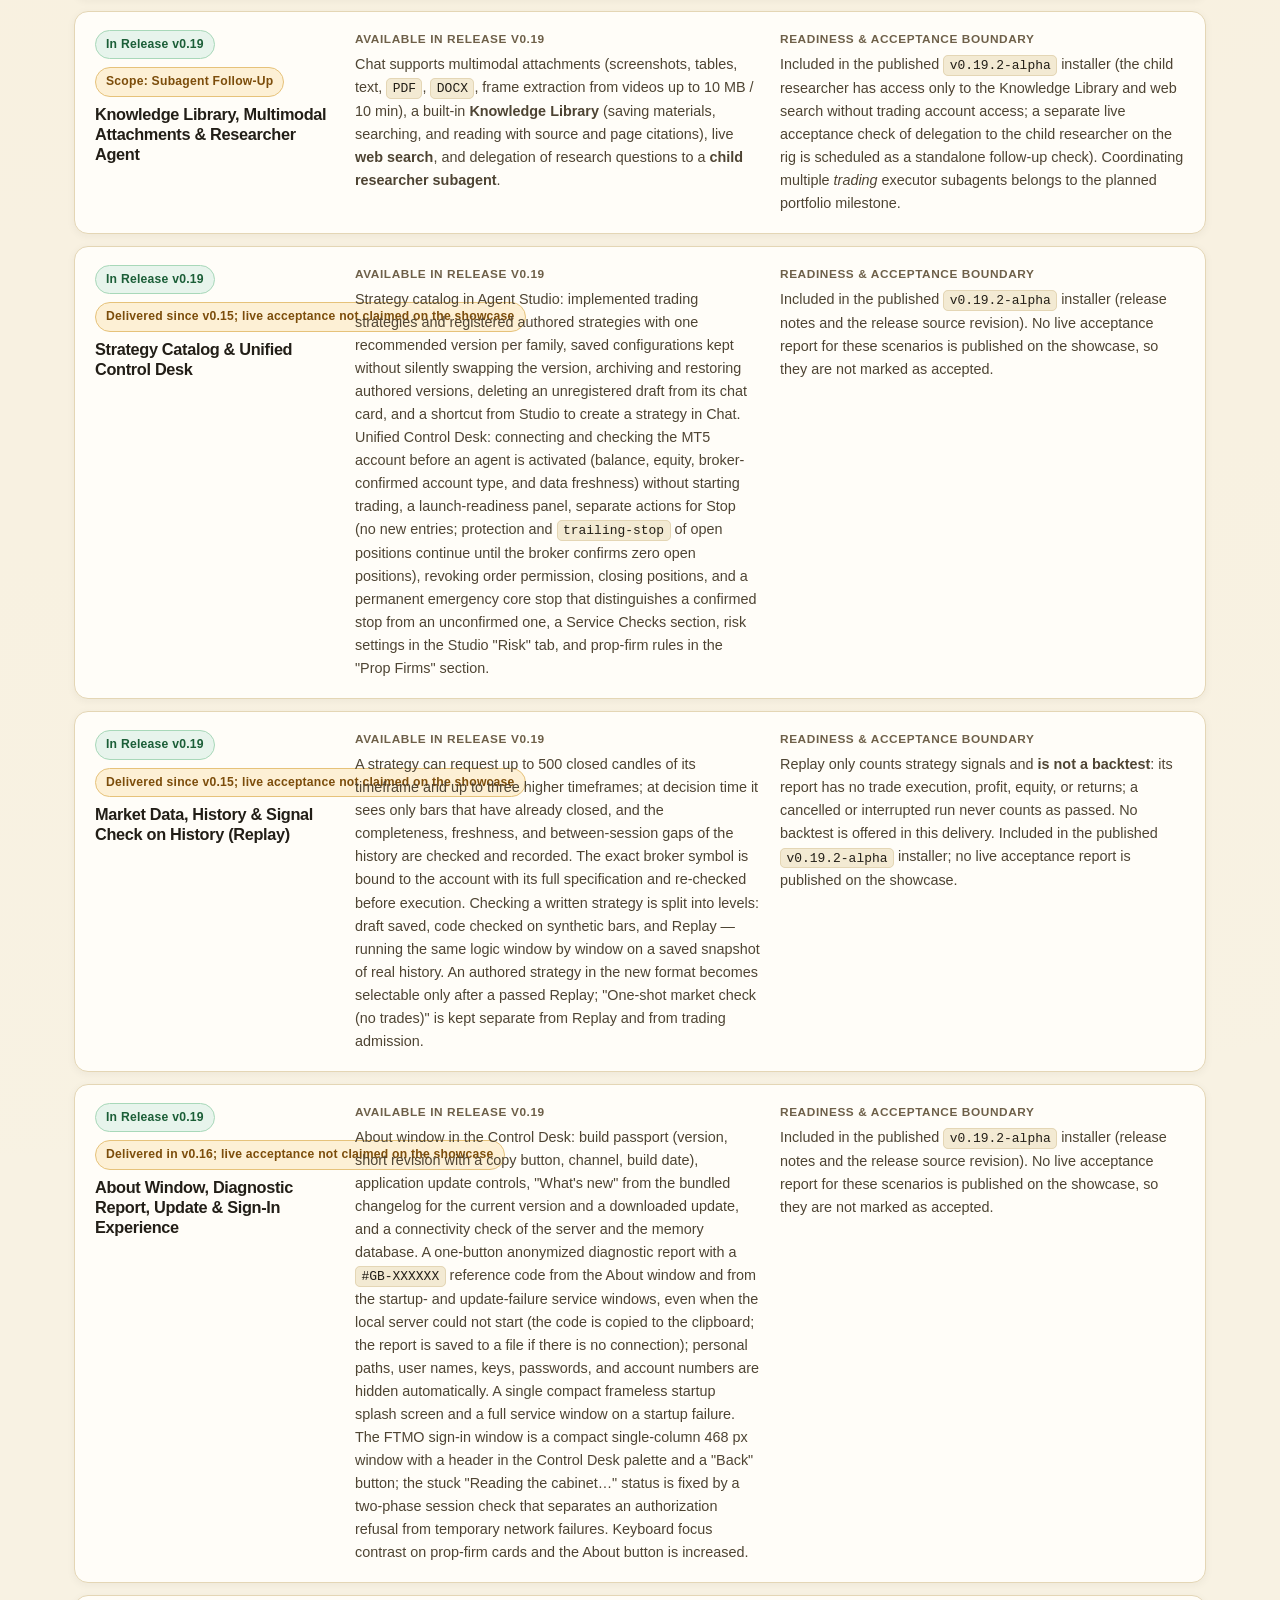
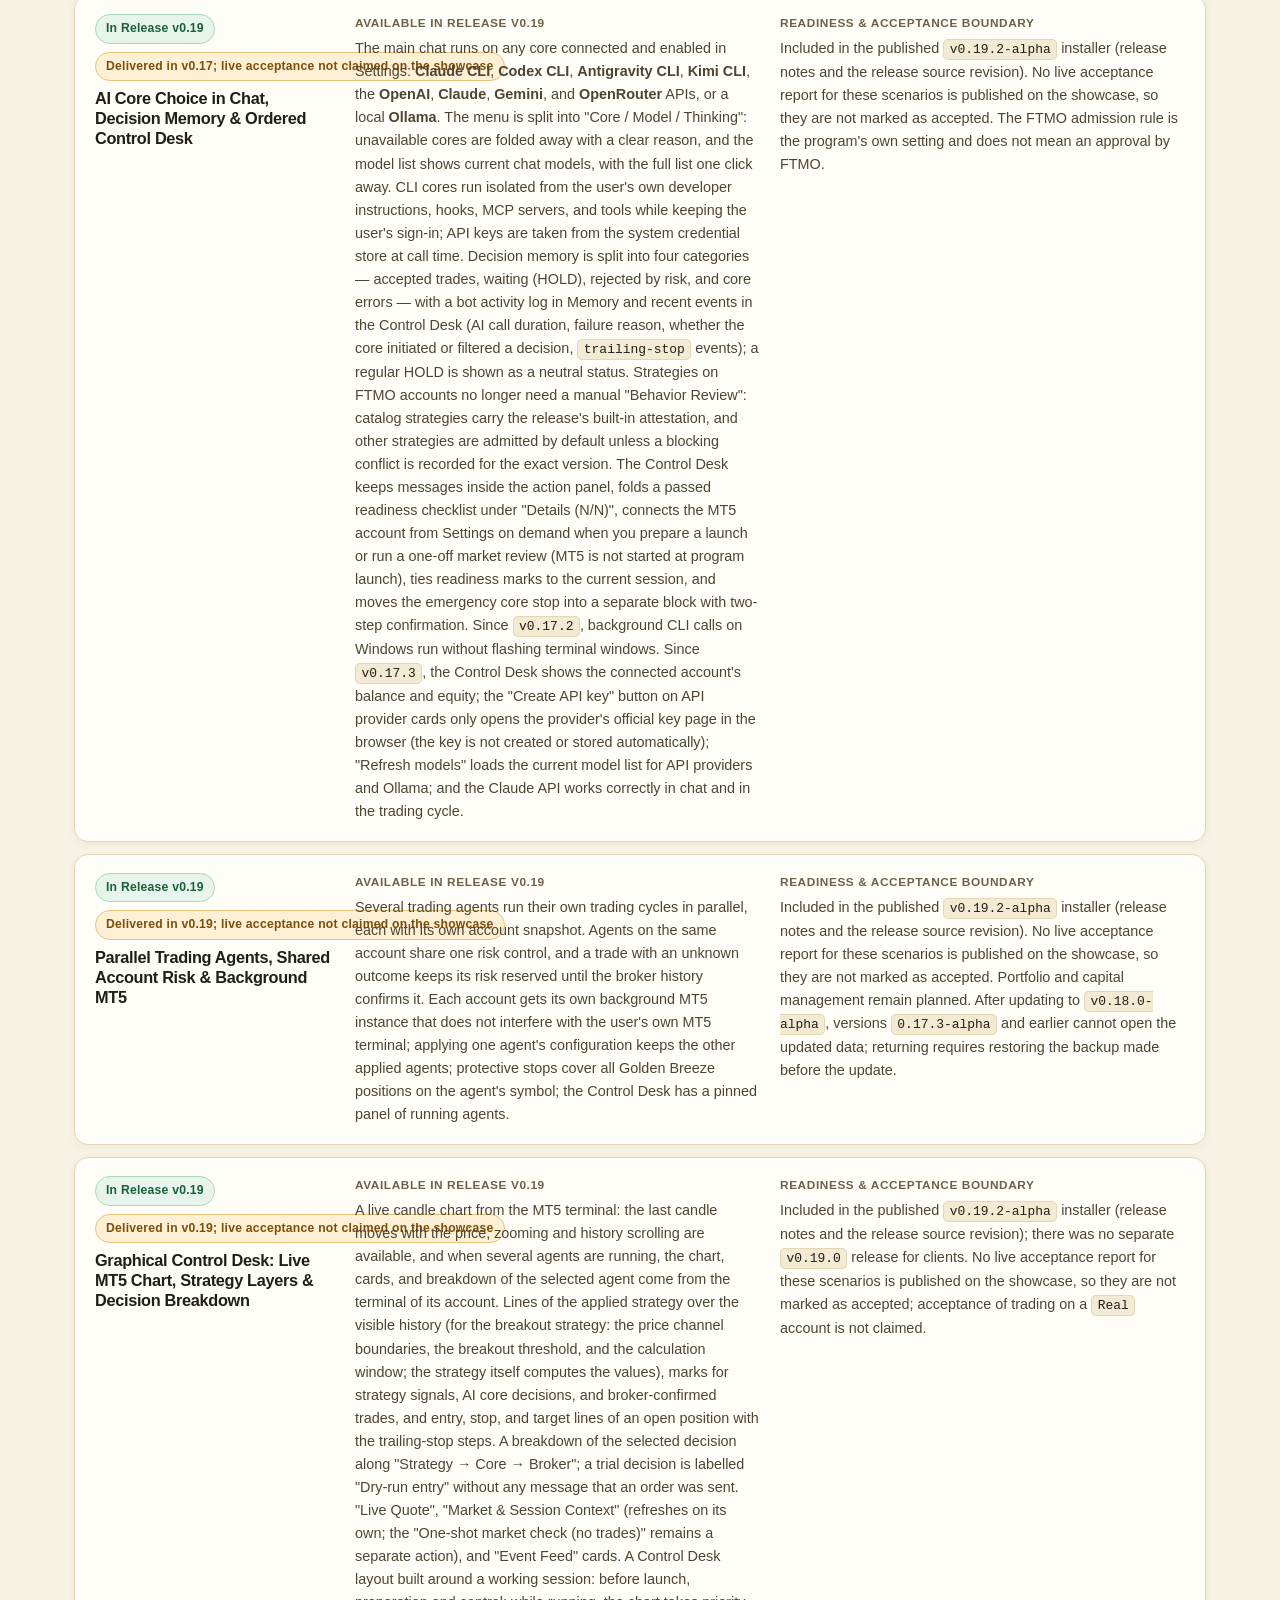
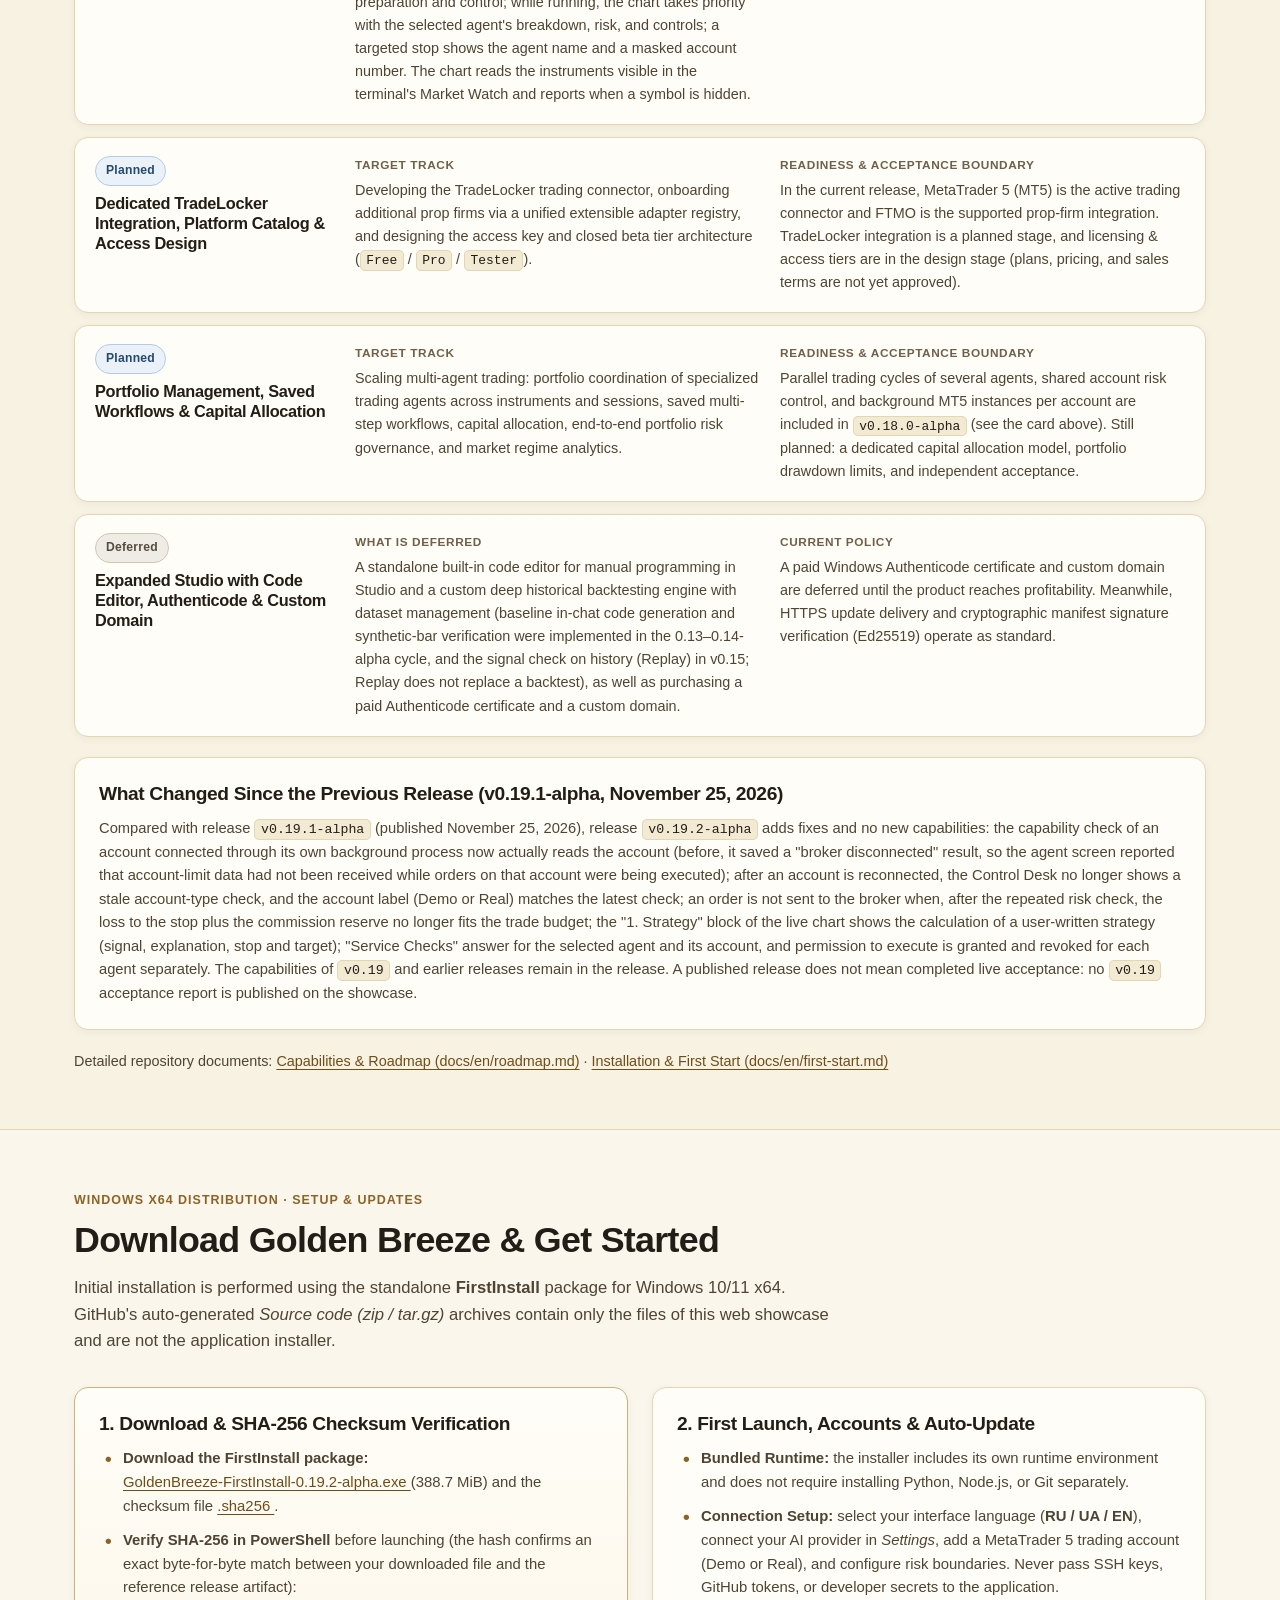
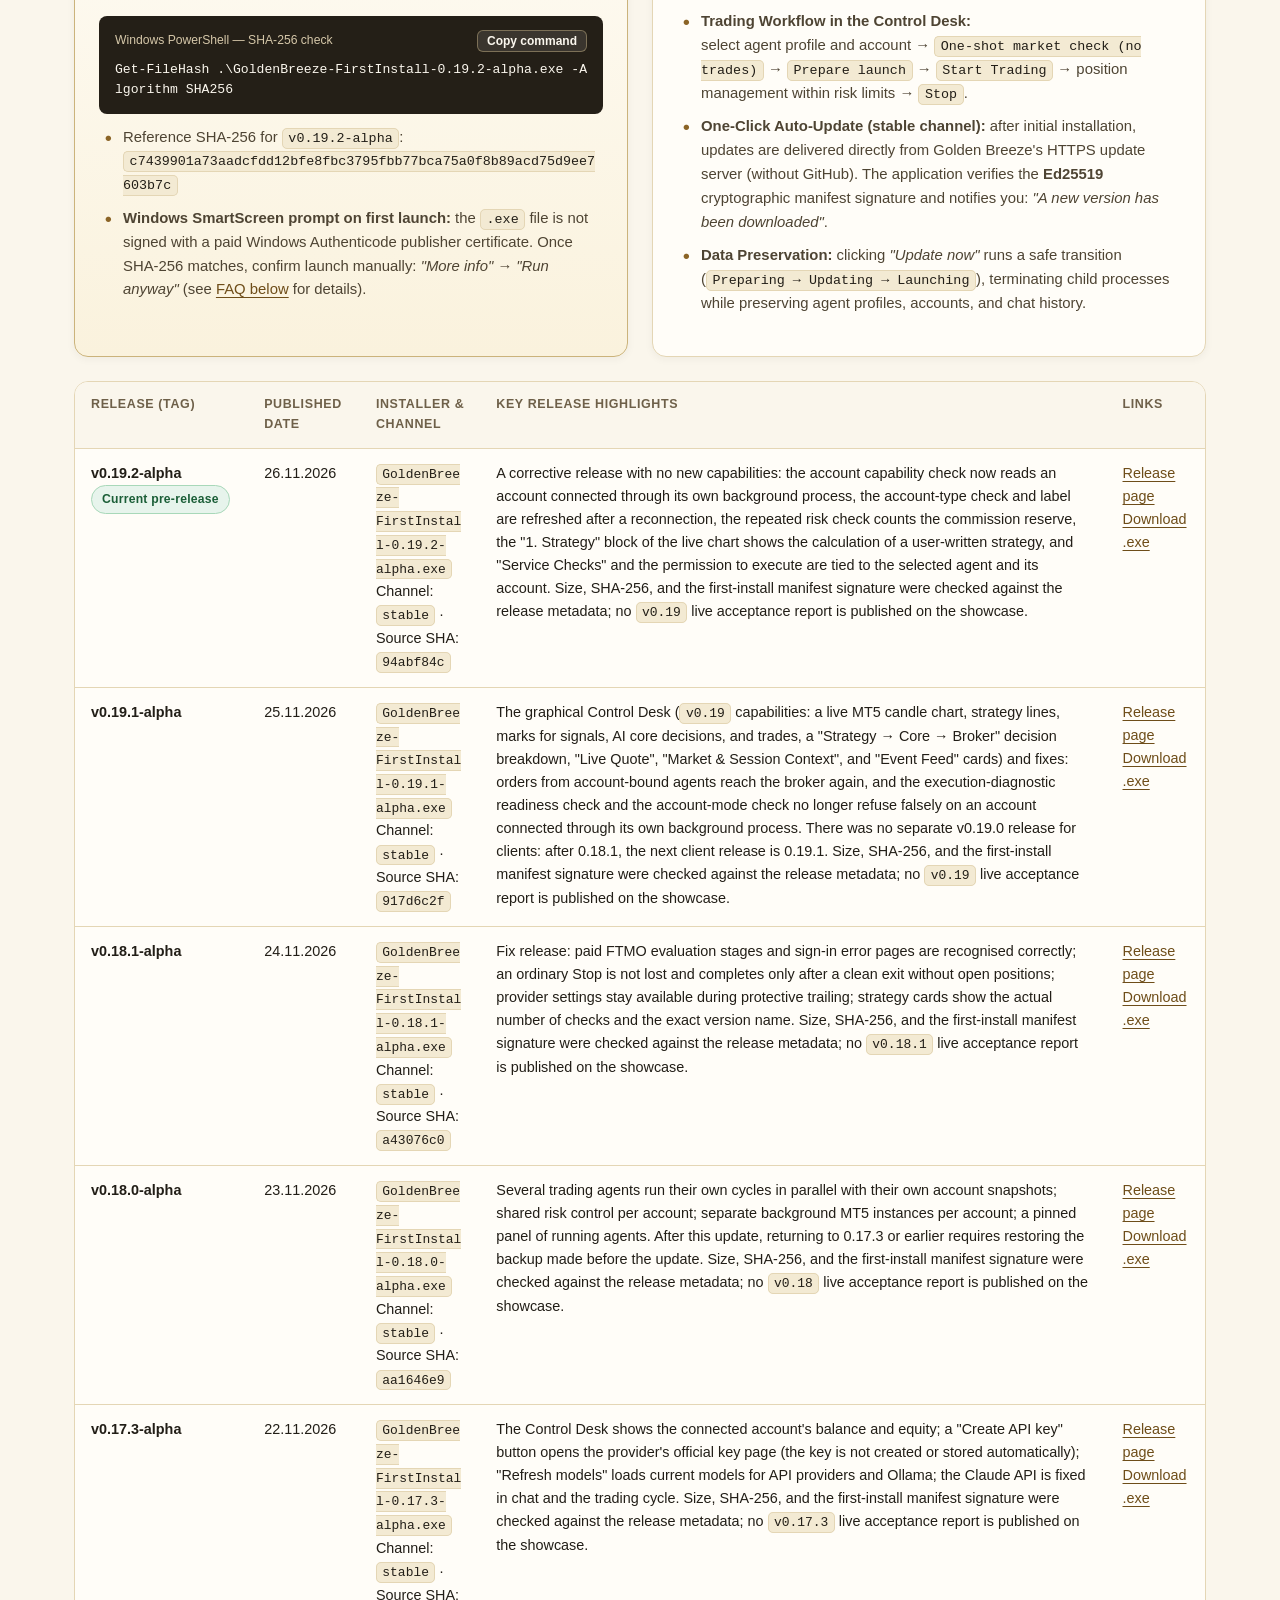
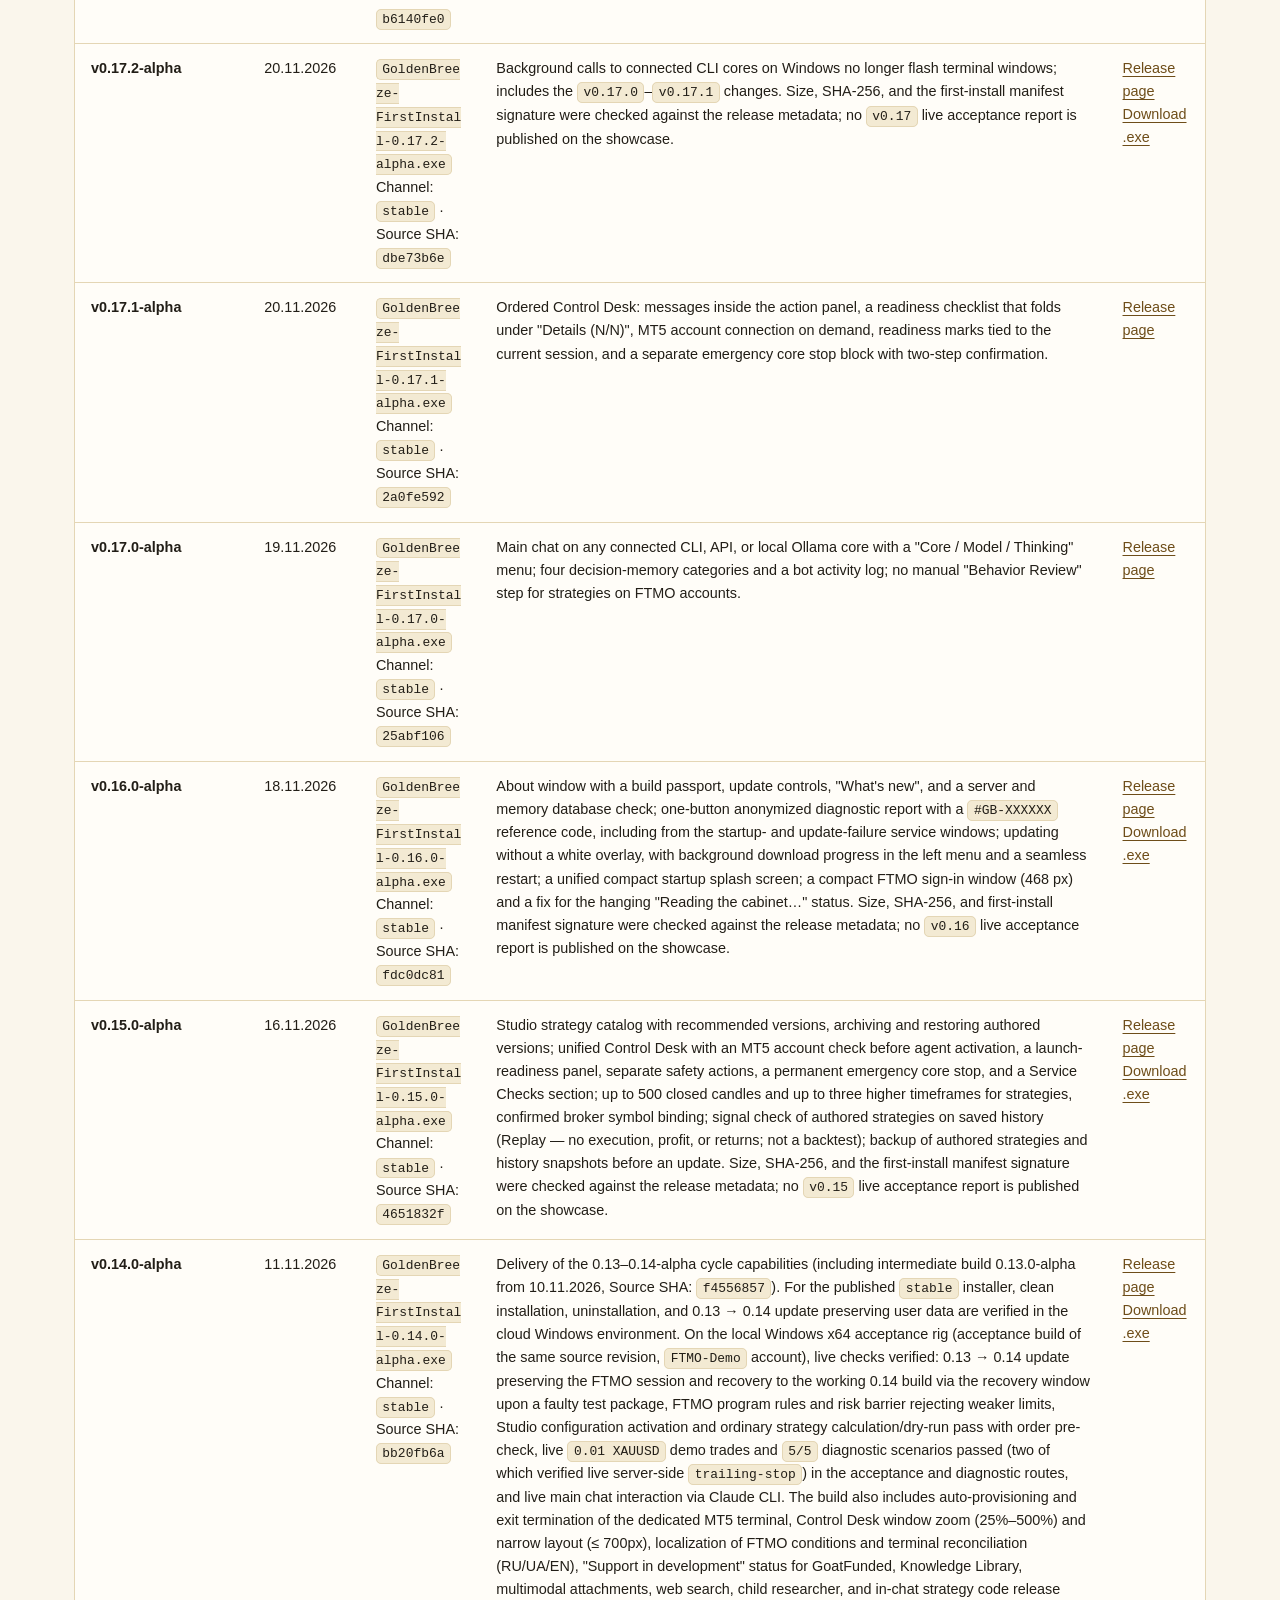
==== commit 7080d890: "docs: refresh multilingual showcase for v0.19.2-alpha v0.19.2-alpha was delivered to the stable chan" ====
--- a/docs/en/index.html
+++ b/docs/en/index.html
@@ -25,7 +25,7 @@
         Multi-Agent Trading Platform · Windows x64 · Snapshot as of November 26, 2026
       </span>
       <span>
-        Current release: <strong>v0.19.1-alpha</strong> (Pre-release, FirstInstall, published 25.11.2026) · <a href="#download">Download &amp; verify SHA-256</a>
+        Current release: <strong>v0.19.2-alpha</strong> (Pre-release, FirstInstall, published 26.11.2026) · <a href="#download">Download &amp; verify SHA-256</a>
       </span>
     </div>
   </div>
@@ -84,10 +84,10 @@
 
         <a
           class="btn btn--primary btn--sm header-release-btn"
-          href="https://github.com/nikolaykazakovvs-ux/golden-breeze-releases/releases/tag/v0.19.1-alpha"
-          aria-label="Release v0.19.1-alpha"
+          href="https://github.com/nikolaykazakovvs-ux/golden-breeze-releases/releases/tag/v0.19.2-alpha"
+          aria-label="Release v0.19.2-alpha"
         >
-          <span class="header-release-btn__full">Release v0.19.1-alpha</span>
+          <span class="header-release-btn__full">Release v0.19.2-alpha</span>
           <span class="header-release-btn__short" aria-hidden="true">v0.19-alpha</span>
         </a>
 
@@ -130,15 +130,15 @@
           <div class="hero__actions">
             <a
               class="btn btn--primary"
-              href="https://github.com/nikolaykazakovvs-ux/golden-breeze-releases/releases/download/v0.19.1-alpha/GoldenBreeze-FirstInstall-0.19.1-alpha.exe"
+              href="https://github.com/nikolaykazakovvs-ux/golden-breeze-releases/releases/download/v0.19.2-alpha/GoldenBreeze-FirstInstall-0.19.2-alpha.exe"
             >
               Download for Windows
             </a>
             <a
               class="btn btn--secondary"
-              href="https://github.com/nikolaykazakovvs-ux/golden-breeze-releases/releases/tag/v0.19.1-alpha"
+              href="https://github.com/nikolaykazakovvs-ux/golden-breeze-releases/releases/tag/v0.19.2-alpha"
             >
-              Release v0.19.1-alpha (Alpha)
+              Release v0.19.2-alpha (Alpha)
             </a>
             <a class="btn btn--ghost" href="#roadmap">
               Capability Status
@@ -146,7 +146,7 @@
           </div>
 
           <p class="hero__note">
-            Pre-release <strong>v0.19.1-alpha</strong> (<code>stable</code> channel, Windows x64). The installer bundles its own runtime environment and never starts trading automatically.
+            Pre-release <strong>v0.19.2-alpha</strong> (<code>stable</code> channel, Windows x64). The installer bundles its own runtime environment and never starts trading automatically.
           </p>
         </div>
 
@@ -155,9 +155,9 @@
           <div class="release-card__header">
             <div>
               <p class="release-card__meta">Published Release · Channel stable</p>
-              <h2 id="release-card-heading" class="release-card__title">Golden Breeze v0.19.1-alpha</h2>
-            </div>
-            <span class="badge badge--released">Alpha · 25.11.2026</span>
+              <h2 id="release-card-heading" class="release-card__title">Golden Breeze v0.19.2-alpha</h2>
+            </div>
+            <span class="badge badge--released">Alpha · 26.11.2026</span>
           </div>
 
           <div class="release-card__specs">
@@ -167,7 +167,7 @@
             </div>
             <div class="spec-box">
               <span class="spec-box__label">File Size</span>
-              <span class="spec-box__value">388.7 MiB (407,592,887 B)</span>
+              <span class="spec-box__value">388.7 MiB (407,597,200 B)</span>
             </div>
             <div class="spec-box">
               <span class="spec-box__label">Trading Connection</span>
@@ -181,12 +181,12 @@
 
           <div class="hash-box">
             <div class="hash-box__header">
-              <span class="hash-box__label">SHA-256 for GoldenBreeze-FirstInstall-0.19.1-alpha.exe</span>
+              <span class="hash-box__label">SHA-256 for GoldenBreeze-FirstInstall-0.19.2-alpha.exe</span>
               <button class="copy-btn" type="button" data-copy-target="hero-sha256">
                 Copy SHA-256
               </button>
             </div>
-            <code id="hero-sha256" class="hash-box__code">e987eb72c6b7175373c2f3b105f6d256c0d8a786a7e0a88137c7cf417401d6ef</code>
+            <code id="hero-sha256" class="hash-box__code">c7439901a73aadcfdd12bfe8fbc3795fbb77bca75a0f8b89acd75d9ee7603b7c</code>
           </div>
 
           <p class="release-card__meta">
@@ -194,10 +194,10 @@
           </p>
 
           <div class="release-card__links">
-            <a href="https://github.com/nikolaykazakovvs-ux/golden-breeze-releases/releases/download/v0.19.1-alpha/GoldenBreeze-FirstInstall-0.19.1-alpha.exe.sha256">.sha256 file</a>
-            <a href="https://github.com/nikolaykazakovvs-ux/golden-breeze-releases/releases/download/v0.19.1-alpha/build-manifest.json">build-manifest.json</a>
-            <a href="https://github.com/nikolaykazakovvs-ux/golden-breeze-releases/releases/download/v0.19.1-alpha/first-install.json">first-install.json</a>
-            <a href="https://github.com/nikolaykazakovvs-ux/golden-breeze-releases/releases/download/v0.19.1-alpha/first-install.json.sig">Manifest signature .sig</a>
+            <a href="https://github.com/nikolaykazakovvs-ux/golden-breeze-releases/releases/download/v0.19.2-alpha/GoldenBreeze-FirstInstall-0.19.2-alpha.exe.sha256">.sha256 file</a>
+            <a href="https://github.com/nikolaykazakovvs-ux/golden-breeze-releases/releases/download/v0.19.2-alpha/build-manifest.json">build-manifest.json</a>
+            <a href="https://github.com/nikolaykazakovvs-ux/golden-breeze-releases/releases/download/v0.19.2-alpha/first-install.json">first-install.json</a>
+            <a href="https://github.com/nikolaykazakovvs-ux/golden-breeze-releases/releases/download/v0.19.2-alpha/first-install.json.sig">Manifest signature .sig</a>
             <a href="https://github.com/nikolaykazakovvs-ux/golden-breeze-releases/releases">All Releases</a>
           </div>
         </aside>
@@ -681,7 +681,7 @@
               </p>
             </div>
             <p class="feature-card__boundary">
-              <strong>Status &amp; Acceptance:</strong> the unified Control Desk and launch-readiness panel are included in the published v0.19.1-alpha release (stable); no v0.19 live acceptance report is published on the showcase. Historically, during v0.14.0-alpha acceptance (November 12, 2026), publication and activation of Studio configurations, the risk barrier, and calculation/dry-run strategy evaluation with order pre-check were verified on the Windows x64 rig.
+              <strong>Status &amp; Acceptance:</strong> the unified Control Desk and launch-readiness panel are included in the published v0.19.2-alpha release (stable); no v0.19 live acceptance report is published on the showcase. Historically, during v0.14.0-alpha acceptance (November 12, 2026), publication and activation of Studio configurations, the risk barrier, and calculation/dry-run strategy evaluation with order pre-check were verified on the Windows x64 rig.
             </p>
           </article>
 
@@ -697,7 +697,7 @@
               </p>
             </div>
             <p class="feature-card__boundary">
-              <strong>Status &amp; Acceptance:</strong> included in release v0.19.1-alpha; historically, during v0.14.0-alpha acceptance, live main chat interaction in the desktop UI via Claude CLI was verified on the Windows x64 rig (a separate live rig check of delegating tasks to the child researcher subagent is scheduled as a distinct follow-up step).
+              <strong>Status &amp; Acceptance:</strong> included in release v0.19.2-alpha; historically, during v0.14.0-alpha acceptance, live main chat interaction in the desktop UI via Claude CLI was verified on the Windows x64 rig (a separate live rig check of delegating tasks to the child researcher subagent is scheduled as a distinct follow-up step).
             </p>
           </article>
 
@@ -713,7 +713,7 @@
               </p>
             </div>
             <p class="feature-card__boundary">
-              <strong>Status &amp; Acceptance:</strong> included in release v0.19.1-alpha; historically, during v0.14.0-alpha acceptance on the acceptance build with an FTMO-Demo account, MT5 connection, FTMO program rule verification, ordinary strategy calculation/dry-run pass without order submission, and live XAUUSD demo trades with server-side trailing-stop via acceptance and diagnostic scenarios are verified. The platform supports connecting both Demo and Real accounts (the "demo-only" guard applies exclusively to the diagnostic test route); completed live trading acceptance on a Real account is not claimed.
+              <strong>Status &amp; Acceptance:</strong> included in release v0.19.2-alpha; historically, during v0.14.0-alpha acceptance on the acceptance build with an FTMO-Demo account, MT5 connection, FTMO program rule verification, ordinary strategy calculation/dry-run pass without order submission, and live XAUUSD demo trades with server-side trailing-stop via acceptance and diagnostic scenarios are verified. The platform supports connecting both Demo and Real accounts (the "demo-only" guard applies exclusively to the diagnostic test route); completed live trading acceptance on a Real account is not claimed.
             </p>
           </article>
 
@@ -729,7 +729,7 @@
               </p>
             </div>
             <p class="feature-card__boundary">
-              <strong>Status &amp; Acceptance:</strong> included in release v0.19.1-alpha. Replay only counts strategy signals on history and is not a backtest: it has no trade execution, profit, equity, or returns, and no backtest is offered in this delivery. Historically, during v0.14.0-alpha acceptance, signal calculation of the standard strategy with order pre-check in calculation/dry-run mode was verified.
+              <strong>Status &amp; Acceptance:</strong> included in release v0.19.2-alpha. Replay only counts strategy signals on history and is not a backtest: it has no trade execution, profit, equity, or returns, and no backtest is offered in this delivery. Historically, during v0.14.0-alpha acceptance, signal calculation of the standard strategy with order pre-check in calculation/dry-run mode was verified.
             </p>
           </article>
 
@@ -745,7 +745,7 @@
               </p>
             </div>
             <p class="feature-card__boundary">
-              <strong>Status &amp; Acceptance:</strong> v0.19.1-alpha is published; its size, SHA-256, and first-install manifest signature were checked against the release metadata. Historically, for the published v0.14.0-alpha (stable) installer, clean installation, uninstallation, and 0.13 → 0.14 update preserving user data are verified in the cloud Windows environment; on the local Windows x64 rig using the acceptance build, update preserving the FTMO session and recovery to the working 0.14 build via the recovery window button upon a faulty test package are verified (rolling back the published stable build 0.14 → 0.13 was not separately tested).
+              <strong>Status &amp; Acceptance:</strong> v0.19.2-alpha is published; its size, SHA-256, and first-install manifest signature were checked against the release metadata. Historically, for the published v0.14.0-alpha (stable) installer, clean installation, uninstallation, and 0.13 → 0.14 update preserving user data are verified in the cloud Windows environment; on the local Windows x64 rig using the acceptance build, update preserving the FTMO session and recovery to the working 0.14 build via the recovery window button upon a faulty test package are verified (rolling back the published stable build 0.14 → 0.13 was not separately tested).
             </p>
           </article>
 
@@ -833,12 +833,12 @@
     <section id="roadmap" class="section section--alt" aria-labelledby="roadmap-title">
       <div class="container">
         <div class="section__header">
-          <span class="section__eyebrow">Track Statuses · Snapshot November 26, 2026 (v0.19.1 released November 25, 2026; historical v0.14 acceptance snapshot — November 12, 2026)</span>
+          <span class="section__eyebrow">Track Statuses · Snapshot November 26, 2026 (v0.19.2 released November 26, 2026; historical v0.14 acceptance snapshot — November 12, 2026)</span>
           <h2 id="roadmap-title" class="section__title">
             Available in Release v0.19, Acceptance Boundaries &amp; Planned Next
           </h2>
           <p class="section__subtitle">
-            Multi-agent trading platform roadmap matrix: the <code>v0.19.1-alpha</code> installer is published (<code>stable</code> channel, published November 25, 2026). <code>v0.15</code> added a strategy catalog, a unified Control Desk, extended market data, and a signal check of strategies on history to the capabilities of the <code>0.13–0.14-alpha</code> cycle, <code>v0.16</code> added an About window with a diagnostic report and updated update, startup, and FTMO sign-in flows, <code>v0.17</code> added a choice of connected AI cores in chat, decision-memory categories with a bot activity log, an ordered Control Desk, and FTMO admission without a manual behavior review, <code>v0.18</code> added parallel cycles of several trading agents with shared account risk control, and <code>v0.19</code> adds a graphical Control Desk with a live MT5 chart, strategy layers, and decision breakdown. For each track, we separate delivery in the build from verified scenarios. No <code>v0.19</code> live acceptance report is published on the showcase yet: the checks in the cloud Windows environment and on the <code>FTMO-Demo</code> account mentioned on the cards belong to the previous <code>v0.14.0-alpha</code> installer (November 12, 2026 snapshot) and are not carried over to the new installer. Completed live trading acceptance on a connected <code>Real</code> account is not claimed.
+            Multi-agent trading platform roadmap matrix: the <code>v0.19.2-alpha</code> installer is published (<code>stable</code> channel, published November 26, 2026). <code>v0.15</code> added a strategy catalog, a unified Control Desk, extended market data, and a signal check of strategies on history to the capabilities of the <code>0.13–0.14-alpha</code> cycle, <code>v0.16</code> added an About window with a diagnostic report and updated update, startup, and FTMO sign-in flows, <code>v0.17</code> added a choice of connected AI cores in chat, decision-memory categories with a bot activity log, an ordered Control Desk, and FTMO admission without a manual behavior review, <code>v0.18</code> added parallel cycles of several trading agents with shared account risk control, and <code>v0.19</code> adds a graphical Control Desk with a live MT5 chart, strategy layers, and decision breakdown. For each track, we separate delivery in the build from verified scenarios. No <code>v0.19</code> live acceptance report is published on the showcase yet: the checks in the cloud Windows environment and on the <code>FTMO-Demo</code> account mentioned on the cards belong to the previous <code>v0.14.0-alpha</code> installer (November 12, 2026 snapshot) and are not carried over to the new installer. Completed live trading acceptance on a connected <code>Real</code> account is not claimed.
           </p>
         </div>
 
@@ -846,7 +846,7 @@
         <div class="status-legend" aria-label="Readiness status legend">
           <div class="legend-item">
             <span class="badge badge--released">In Release v0.19</span>
-            <strong>Delivered in Build v0.19.1-alpha (stable) — 13 Tracks</strong>
+            <strong>Delivered in Build v0.19.2-alpha (stable) — 13 Tracks</strong>
             Included in the published FirstInstall package. The status reflects feature delivery in the current release and is always read alongside the explicit acceptance scope badge on each card.
           </div>
           <div class="legend-item">
@@ -889,13 +889,13 @@
             <div>
               <span class="matrix-item__col-label">Available in Release v0.19</span>
               <p class="matrix-item__text">
-                Primary installer package <code>GoldenBreeze-FirstInstall-0.19.1-alpha.exe</code> (<code>stable</code> channel). Subsequent updates are delivered directly from the HTTPS server with Ed25519 manifest signature verification, child process tree termination via Job Object, embedded build revision stamp verification, recovery to the working version upon update failure (automatic if the new build fails to launch, or via the recovery window button), and short anonymized failure reports. Since <code>v0.15</code>, the pre-update backup also keeps authored strategies and Replay history snapshots. Since <code>v0.16</code>, the update downloads in the background with progress shown in the lower block of the left menu instead of a white overlay, a compact "Update / Later" reminder appears once per session, and the regular restart on update runs seamlessly without intermediate service windows; startup and recovery screens follow the light and dark theme.
+                Primary installer package <code>GoldenBreeze-FirstInstall-0.19.2-alpha.exe</code> (<code>stable</code> channel). Subsequent updates are delivered directly from the HTTPS server with Ed25519 manifest signature verification, child process tree termination via Job Object, embedded build revision stamp verification, recovery to the working version upon update failure (automatic if the new build fails to launch, or via the recovery window button), and short anonymized failure reports. Since <code>v0.15</code>, the pre-update backup also keeps authored strategies and Replay history snapshots. Since <code>v0.16</code>, the update downloads in the background with progress shown in the lower block of the left menu instead of a white overlay, a compact "Update / Later" reminder appears once per session, and the regular restart on update runs seamlessly without intermediate service windows; startup and recovery screens follow the light and dark theme.
               </p>
             </div>
             <div>
               <span class="matrix-item__col-label">Readiness &amp; Acceptance Boundary</span>
               <p class="matrix-item__text">
-                For the <code>v0.19.1-alpha</code> installer, the published size, SHA-256, and first-install manifest signature were checked; separate install and update check results for <code>v0.19</code> are not claimed on the showcase. Historically, for the published <code>v0.14.0-alpha</code> installer (<code>stable</code> channel), clean installation, full NSIS uninstallation, and live one-click update <code>0.13.0-alpha → 0.14.0-alpha</code> preserving the database, strategies, and settings are verified in the cloud Windows environment. On the local Windows x64 rig using the dedicated acceptance build of the same source revision, cold start, clean exit without leftover processes, <code>0.13 → 0.14</code> update preserving the FTMO session, and recovery to the working <code>0.14</code> build via the recovery window button upon a faulty test update package are verified (rolling back the published product build <code>0.14.0-alpha → 0.13.0-alpha</code> was not separately tested).
+                For the <code>v0.19.2-alpha</code> installer, the published size, SHA-256, and first-install manifest signature were checked; separate install and update check results for <code>v0.19</code> are not claimed on the showcase. Historically, for the published <code>v0.14.0-alpha</code> installer (<code>stable</code> channel), clean installation, full NSIS uninstallation, and live one-click update <code>0.13.0-alpha → 0.14.0-alpha</code> preserving the database, strategies, and settings are verified in the cloud Windows environment. On the local Windows x64 rig using the dedicated acceptance build of the same source revision, cold start, clean exit without leftover processes, <code>0.13 → 0.14</code> update preserving the FTMO session, and recovery to the working <code>0.14</code> build via the recovery window button upon a faulty test update package are verified (rolling back the published product build <code>0.14.0-alpha → 0.13.0-alpha</code> was not separately tested).
               </p>
             </div>
           </article>
@@ -916,7 +916,7 @@
             <div>
               <span class="matrix-item__col-label">Readiness &amp; Acceptance Boundary</span>
               <p class="matrix-item__text">
-                Included in the published <code>v0.19.1-alpha</code> release. Live main chat interaction via the connected <strong>Claude CLI</strong> provider was historically verified in the desktop UI during <code>v0.14.0-alpha</code> acceptance on the Windows x64 rig; manual visual comparison of remaining screen states against Figma baselines continues separately.
+                Included in the published <code>v0.19.2-alpha</code> release. Live main chat interaction via the connected <strong>Claude CLI</strong> provider was historically verified in the desktop UI during <code>v0.14.0-alpha</code> acceptance on the Windows x64 rig; manual visual comparison of remaining screen states against Figma baselines continues separately.
               </p>
             </div>
           </article>
@@ -958,7 +958,7 @@
             <div>
               <span class="matrix-item__col-label">Readiness &amp; Acceptance Boundary</span>
               <p class="matrix-item__text">
-                Included in the published <code>v0.19.1-alpha</code> installer (bars without verified UTC are never passed into the trading pipeline). Creation, validation, publication, and activation of Studio configurations, readiness checks, and calculation/dry-run strategy evaluation in the Control Desk were historically verified on the Windows x64 acceptance rig during <code>v0.14.0-alpha</code> acceptance; manual visual comparison of remaining screens against Figma baselines continues separately.
+                Included in the published <code>v0.19.2-alpha</code> installer (bars without verified UTC are never passed into the trading pipeline). Creation, validation, publication, and activation of Studio configurations, readiness checks, and calculation/dry-run strategy evaluation in the Control Desk were historically verified on the Windows x64 acceptance rig during <code>v0.14.0-alpha</code> acceptance; manual visual comparison of remaining screens against Figma baselines continues separately.
               </p>
             </div>
           </article>
@@ -973,7 +973,7 @@
             <div>
               <span class="matrix-item__col-label">Available in Release v0.19</span>
               <p class="matrix-item__text">
-                In <code>v0.19.1-alpha</code>, the platform includes connecting Demo and Real accounts via MetaTrader 5, a "Connect now" toggle and automatic adapter selection by platform family, auto-provisioning of the dedicated MT5 terminal (Algo Trading and default profile enabled) with non-activating window placement and auto-termination on exit, a GoatFunded card with "Support in development" status, FTMO objective reconciliation with the terminal, and acceptance and diagnostic execution verification routes for demo accounts.
+                In <code>v0.19.2-alpha</code>, the platform includes connecting Demo and Real accounts via MetaTrader 5, a "Connect now" toggle and automatic adapter selection by platform family, auto-provisioning of the dedicated MT5 terminal (Algo Trading and default profile enabled) with non-activating window placement and auto-termination on exit, a GoatFunded card with "Support in development" status, FTMO objective reconciliation with the terminal, and acceptance and diagnostic execution verification routes for demo accounts.
               </p>
             </div>
             <div>
@@ -1000,7 +1000,7 @@
             <div>
               <span class="matrix-item__col-label">Readiness &amp; Acceptance Boundary</span>
               <p class="matrix-item__text">
-                Included in the published <code>v0.19.1-alpha</code> installer. The in-chat run checks executability and invariants on synthetic bars, while historically, during <code>v0.14.0-alpha</code> acceptance on the Windows x64 rig, the standard strategy was verified through signal calculation on closed bars, AI review, volume sizing, and order pre-check in calculation/dry-run mode without submitting a live trade; a standalone code editor in Studio and a deep historical dataset backtester are deferred.
+                Included in the published <code>v0.19.2-alpha</code> installer. The in-chat run checks executability and invariants on synthetic bars, while historically, during <code>v0.14.0-alpha</code> acceptance on the Windows x64 rig, the standard strategy was verified through signal calculation on closed bars, AI review, volume sizing, and order pre-check in calculation/dry-run mode without submitting a live trade; a standalone code editor in Studio and a deep historical dataset backtester are deferred.
               </p>
             </div>
           </article>
@@ -1021,7 +1021,7 @@
             <div>
               <span class="matrix-item__col-label">Readiness &amp; Acceptance Boundary</span>
               <p class="matrix-item__text">
-                Included in the published <code>v0.19.1-alpha</code> installer (the child researcher has access only to the Knowledge Library and web search without trading account access; a separate live acceptance check of delegation to the child researcher on the rig is scheduled as a standalone follow-up check). Coordinating multiple <em>trading</em> executor subagents belongs to the planned portfolio milestone.
+                Included in the published <code>v0.19.2-alpha</code> installer (the child researcher has access only to the Knowledge Library and web search without trading account access; a separate live acceptance check of delegation to the child researcher on the rig is scheduled as a standalone follow-up check). Coordinating multiple <em>trading</em> executor subagents belongs to the planned portfolio milestone.
               </p>
             </div>
           </article>
@@ -1042,7 +1042,7 @@
             <div>
               <span class="matrix-item__col-label">Readiness &amp; Acceptance Boundary</span>
               <p class="matrix-item__text">
-                Included in the published <code>v0.19.1-alpha</code> installer (release notes and the release source revision). No live acceptance report for these scenarios is published on the showcase, so they are not marked as accepted.
+                Included in the published <code>v0.19.2-alpha</code> installer (release notes and the release source revision). No live acceptance report for these scenarios is published on the showcase, so they are not marked as accepted.
               </p>
             </div>
           </article>
@@ -1063,7 +1063,7 @@
             <div>
               <span class="matrix-item__col-label">Readiness &amp; Acceptance Boundary</span>
               <p class="matrix-item__text">
-                Replay only counts strategy signals and <strong>is not a backtest</strong>: its report has no trade execution, profit, equity, or returns; a cancelled or interrupted run never counts as passed. No backtest is offered in this delivery. Included in the published <code>v0.19.1-alpha</code> installer; no live acceptance report is published on the showcase.
+                Replay only counts strategy signals and <strong>is not a backtest</strong>: its report has no trade execution, profit, equity, or returns; a cancelled or interrupted run never counts as passed. No backtest is offered in this delivery. Included in the published <code>v0.19.2-alpha</code> installer; no live acceptance report is published on the showcase.
               </p>
             </div>
           </article>
@@ -1084,7 +1084,7 @@
             <div>
               <span class="matrix-item__col-label">Readiness &amp; Acceptance Boundary</span>
               <p class="matrix-item__text">
-                Included in the published <code>v0.19.1-alpha</code> installer (release notes and the release source revision). No live acceptance report for these scenarios is published on the showcase, so they are not marked as accepted.
+                Included in the published <code>v0.19.2-alpha</code> installer (release notes and the release source revision). No live acceptance report for these scenarios is published on the showcase, so they are not marked as accepted.
               </p>
             </div>
           </article>
@@ -1105,7 +1105,7 @@
             <div>
               <span class="matrix-item__col-label">Readiness &amp; Acceptance Boundary</span>
               <p class="matrix-item__text">
-                Included in the published <code>v0.19.1-alpha</code> installer (release notes and the release source revision). No live acceptance report for these scenarios is published on the showcase, so they are not marked as accepted. The FTMO admission rule is the program's own setting and does not mean an approval by FTMO.
+                Included in the published <code>v0.19.2-alpha</code> installer (release notes and the release source revision). No live acceptance report for these scenarios is published on the showcase, so they are not marked as accepted. The FTMO admission rule is the program's own setting and does not mean an approval by FTMO.
               </p>
             </div>
           </article>
@@ -1126,7 +1126,7 @@
             <div>
               <span class="matrix-item__col-label">Readiness &amp; Acceptance Boundary</span>
               <p class="matrix-item__text">
-                Included in the published <code>v0.19.1-alpha</code> installer (release notes and the release source revision). No live acceptance report for these scenarios is published on the showcase, so they are not marked as accepted. Portfolio and capital management remain planned. After updating to <code>v0.18.0-alpha</code>, versions <code>0.17.3-alpha</code> and earlier cannot open the updated data; returning requires restoring the backup made before the update.
+                Included in the published <code>v0.19.2-alpha</code> installer (release notes and the release source revision). No live acceptance report for these scenarios is published on the showcase, so they are not marked as accepted. Portfolio and capital management remain planned. After updating to <code>v0.18.0-alpha</code>, versions <code>0.17.3-alpha</code> and earlier cannot open the updated data; returning requires restoring the backup made before the update.
               </p>
             </div>
           </article>
@@ -1147,7 +1147,7 @@
             <div>
               <span class="matrix-item__col-label">Readiness &amp; Acceptance Boundary</span>
               <p class="matrix-item__text">
-                Included in the published <code>v0.19.1-alpha</code> installer (release notes and the release source revision); there was no separate <code>v0.19.0</code> release for clients. No live acceptance report for these scenarios is published on the showcase, so they are not marked as accepted; acceptance of trading on a <code>Real</code> account is not claimed.
+                Included in the published <code>v0.19.2-alpha</code> installer (release notes and the release source revision); there was no separate <code>v0.19.0</code> release for clients. No live acceptance report for these scenarios is published on the showcase, so they are not marked as accepted; acceptance of trading on a <code>Real</code> account is not claimed.
               </p>
             </div>
           </article>
@@ -1214,9 +1214,9 @@
         </div>
 
         <div class="panel-card" style="margin-top: 20px;">
-          <h3 class="panel-card__title">What Changed Since the Previous Snapshot (November 24, 2026)</h3>
+          <h3 class="panel-card__title">What Changed Since the Previous Release (v0.19.1-alpha, November 25, 2026)</h3>
           <p style="margin-top: 0; margin-bottom: 0; font-size: 0.92rem; color: var(--text-secondary);">
-            Compared with the November 24, 2026 snapshot (<code>v0.18.0-alpha</code>), the published <code>v0.19.1-alpha</code> adds: the <code>v0.18.1</code> fixes (FTMO evaluation stages and sign-in errors are recognised correctly, an ordinary Stop is not lost and completes only after a clean exit without open positions, provider settings stay available during protective trailing, and strategy cards show the actual number of checks and the exact version name); the <code>v0.19</code> graphical Control Desk (a live MT5 candle chart, strategy lines, marks for signals, AI core decisions, and trades, a "Strategy → Core → Broker" decision breakdown, "Live Quote", "Market &amp; Session Context", and "Event Feed" cards, and a layout built around a working session); and the <code>v0.19.1</code> fixes (delivery to the broker of orders from account-bound agents, the execution-diagnostic readiness check, and the account-mode check on an account connected through its own background process). There was no separate <code>v0.19.0</code> release for clients: after <code>0.18.1</code>, the next client release is <code>0.19.1</code>. The <code>v0.18</code> capabilities remain in the release. A published release does not mean completed live acceptance: no <code>v0.19</code> acceptance report is published on the showcase.
+            Compared with release <code>v0.19.1-alpha</code> (published November 25, 2026), release <code>v0.19.2-alpha</code> adds fixes and no new capabilities: the capability check of an account connected through its own background process now actually reads the account (before, it saved a "broker disconnected" result, so the agent screen reported that account-limit data had not been received while orders on that account were being executed); after an account is reconnected, the Control Desk no longer shows a stale account-type check, and the account label (Demo or Real) matches the latest check; an order is not sent to the broker when, after the repeated risk check, the loss to the stop plus the commission reserve no longer fits the trade budget; the "1. Strategy" block of the live chart shows the calculation of a user-written strategy (signal, explanation, stop and target); "Service Checks" answer for the selected agent and its account, and permission to execute is granted and revoked for each agent separately. The capabilities of <code>v0.19</code> and earlier releases remain in the release. A published release does not mean completed live acceptance: no <code>v0.19</code> acceptance report is published on the showcase.
           </p>
         </div>
 
@@ -1248,10 +1248,10 @@
             <ul class="checklist">
               <li>
                 <strong>Download the FirstInstall package:</strong><br>
-                <a href="https://github.com/nikolaykazakovvs-ux/golden-breeze-releases/releases/download/v0.19.1-alpha/GoldenBreeze-FirstInstall-0.19.1-alpha.exe">
-                  GoldenBreeze-FirstInstall-0.19.1-alpha.exe
+                <a href="https://github.com/nikolaykazakovvs-ux/golden-breeze-releases/releases/download/v0.19.2-alpha/GoldenBreeze-FirstInstall-0.19.2-alpha.exe">
+                  GoldenBreeze-FirstInstall-0.19.2-alpha.exe
                 </a> (388.7 MiB) and the checksum file
-                <a href="https://github.com/nikolaykazakovvs-ux/golden-breeze-releases/releases/download/v0.19.1-alpha/GoldenBreeze-FirstInstall-0.19.1-alpha.exe.sha256">
+                <a href="https://github.com/nikolaykazakovvs-ux/golden-breeze-releases/releases/download/v0.19.2-alpha/GoldenBreeze-FirstInstall-0.19.2-alpha.exe.sha256">
                   .sha256
                 </a>.
               </li>
@@ -1267,13 +1267,13 @@
                   Copy command
                 </button>
               </div>
-              <pre id="ps-verify-cmd">Get-FileHash .\GoldenBreeze-FirstInstall-0.19.1-alpha.exe -Algorithm SHA256</pre>
+              <pre id="ps-verify-cmd">Get-FileHash .\GoldenBreeze-FirstInstall-0.19.2-alpha.exe -Algorithm SHA256</pre>
             </div>
 
             <ul class="checklist" style="margin-bottom: 0;">
               <li>
-                Reference SHA-256 for <code>v0.19.1-alpha</code>:<br>
-                <code>e987eb72c6b7175373c2f3b105f6d256c0d8a786a7e0a88137c7cf417401d6ef</code>
+                Reference SHA-256 for <code>v0.19.2-alpha</code>:<br>
+                <code>c7439901a73aadcfdd12bfe8fbc3795fbb77bca75a0f8b89acd75d9ee7603b7c</code>
               </li>
               <li>
                 <strong>Windows SmartScreen prompt on first launch:</strong> the <code>.exe</code> file is not signed with a paid Windows Authenticode publisher certificate. Once SHA-256 matches, confirm launch manually: <em>"More info" → "Run anyway"</em> (see <a href="#faq">FAQ below</a> for details).
@@ -1320,8 +1320,25 @@
             <tbody>
               <tr>
                 <td>
-                  <strong>v0.19.1-alpha</strong><br>
+                  <strong>v0.19.2-alpha</strong><br>
                   <span class="badge badge--released">Current pre-release</span>
+                </td>
+                <td>26.11.2026</td>
+                <td>
+                  <code>GoldenBreeze-FirstInstall-0.19.2-alpha.exe</code><br>
+                  Channel: <code>stable</code> · Source SHA: <code>94abf84c</code>
+                </td>
+                <td>
+                  A corrective release with no new capabilities: the account capability check now reads an account connected through its own background process, the account-type check and label are refreshed after a reconnection, the repeated risk check counts the commission reserve, the "1. Strategy" block of the live chart shows the calculation of a user-written strategy, and "Service Checks" and the permission to execute are tied to the selected agent and its account. Size, SHA-256, and the first-install manifest signature were checked against the release metadata; no <code>v0.19</code> live acceptance report is published on the showcase.
+                </td>
+                <td>
+                  <a href="https://github.com/nikolaykazakovvs-ux/golden-breeze-releases/releases/tag/v0.19.2-alpha">Release page</a><br>
+                  <a href="https://github.com/nikolaykazakovvs-ux/golden-breeze-releases/releases/download/v0.19.2-alpha/GoldenBreeze-FirstInstall-0.19.2-alpha.exe">Download .exe</a>
+                </td>
+              </tr>
+              <tr>
+                <td>
+                  <strong>v0.19.1-alpha</strong>
                 </td>
                 <td>25.11.2026</td>
                 <td>
@@ -1647,16 +1664,16 @@
             <summary>How do SHA-256 verification, Ed25519 manifest signatures, and Windows Authenticode certificates differ?</summary>
             <div class="details-item__body">
               These three mechanisms serve distinct purposes:<br>
-              1) <strong>Installer SHA-256</strong> lets you verify that your downloaded <code>GoldenBreeze-FirstInstall-0.19.1-alpha.exe</code> binary matches the trusted release file byte for byte.<br>
+              1) <strong>Installer SHA-256</strong> lets you verify that your downloaded <code>GoldenBreeze-FirstInstall-0.19.2-alpha.exe</code> binary matches the trusted release file byte for byte.<br>
               2) <strong>Ed25519 cryptographic signature</strong> (<code>first-install.json.sig</code>) and <strong>HTTPS (TLS)</strong> are used by the application itself to verify the authenticity of the update manifest and packages during automatic updates from the update server.<br>
               3) <strong>Windows Authenticode certificate</strong> is a paid publisher certificate for <code>.exe</code> binaries checked by Windows SmartScreen. The <code>.exe</code> binary is not currently signed with an Authenticode certificate (purchasing it is deferred until the project reaches profitability), so Windows requests manual confirmation on initial setup.
             </div>
           </details>
 
           <details class="details-item">
-            <summary>Why do download links point to the specific tag v0.19.1-alpha rather than /releases/latest?</summary>
+            <summary>Why do download links point to the specific tag v0.19.2-alpha rather than /releases/latest?</summary>
             <div class="details-item__body">
-              Current Golden Breeze builds are published as pre-releases (<code>alpha</code>). On GitHub, the standard <code>/releases/latest</code> endpoint excludes pre-releases. Therefore, the showcase uses verified direct links to the <a href="https://github.com/nikolaykazakovvs-ux/golden-breeze-releases/releases/tag/v0.19.1-alpha">v0.19.1-alpha</a> tag and the full <a href="https://github.com/nikolaykazakovvs-ux/golden-breeze-releases/releases">Releases</a> list.
+              Current Golden Breeze builds are published as pre-releases (<code>alpha</code>). On GitHub, the standard <code>/releases/latest</code> endpoint excludes pre-releases. Therefore, the showcase uses verified direct links to the <a href="https://github.com/nikolaykazakovvs-ux/golden-breeze-releases/releases/tag/v0.19.2-alpha">v0.19.2-alpha</a> tag and the full <a href="https://github.com/nikolaykazakovvs-ux/golden-breeze-releases/releases">Releases</a> list.
             </div>
           </details>
 
@@ -1685,7 +1702,7 @@
             Standalone Windows x64 application: collaborative work of specialized AI agents across the trading workflow, market analysis, execution and position management, account governance and risk control, plus strategy research and versioning.
           </p>
           <p style="margin: 0; font-size: 0.82rem; color: var(--text-muted);">
-            Published release: <code>v0.19.1-alpha</code> (25.11.2026; size, SHA-256, and manifest signature checked 26.11.2026) · Showcase snapshot: 26.11.2026
+            Published release: <code>v0.19.2-alpha</code> (26.11.2026; size, SHA-256, and manifest signature checked 26.11.2026) · Showcase snapshot: 26.11.2026
           </p>
         </div>
 
@@ -1705,7 +1722,7 @@
         <div>
           <div class="site-footer__title">Releases &amp; Feedback</div>
           <ul class="site-footer__links">
-            <li><a href="https://github.com/nikolaykazakovvs-ux/golden-breeze-releases/releases/tag/v0.19.1-alpha">Release v0.19.1-alpha (FirstInstall)</a></li>
+            <li><a href="https://github.com/nikolaykazakovvs-ux/golden-breeze-releases/releases/tag/v0.19.2-alpha">Release v0.19.2-alpha (FirstInstall)</a></li>
             <li><a href="https://github.com/nikolaykazakovvs-ux/golden-breeze-releases/releases">All Releases</a></li>
             <li><a href="https://github.com/nikolaykazakovvs-ux/golden-breeze-releases/issues">Questions, Bug Reports &amp; Partnerships (Issues)</a></li>
           </ul>
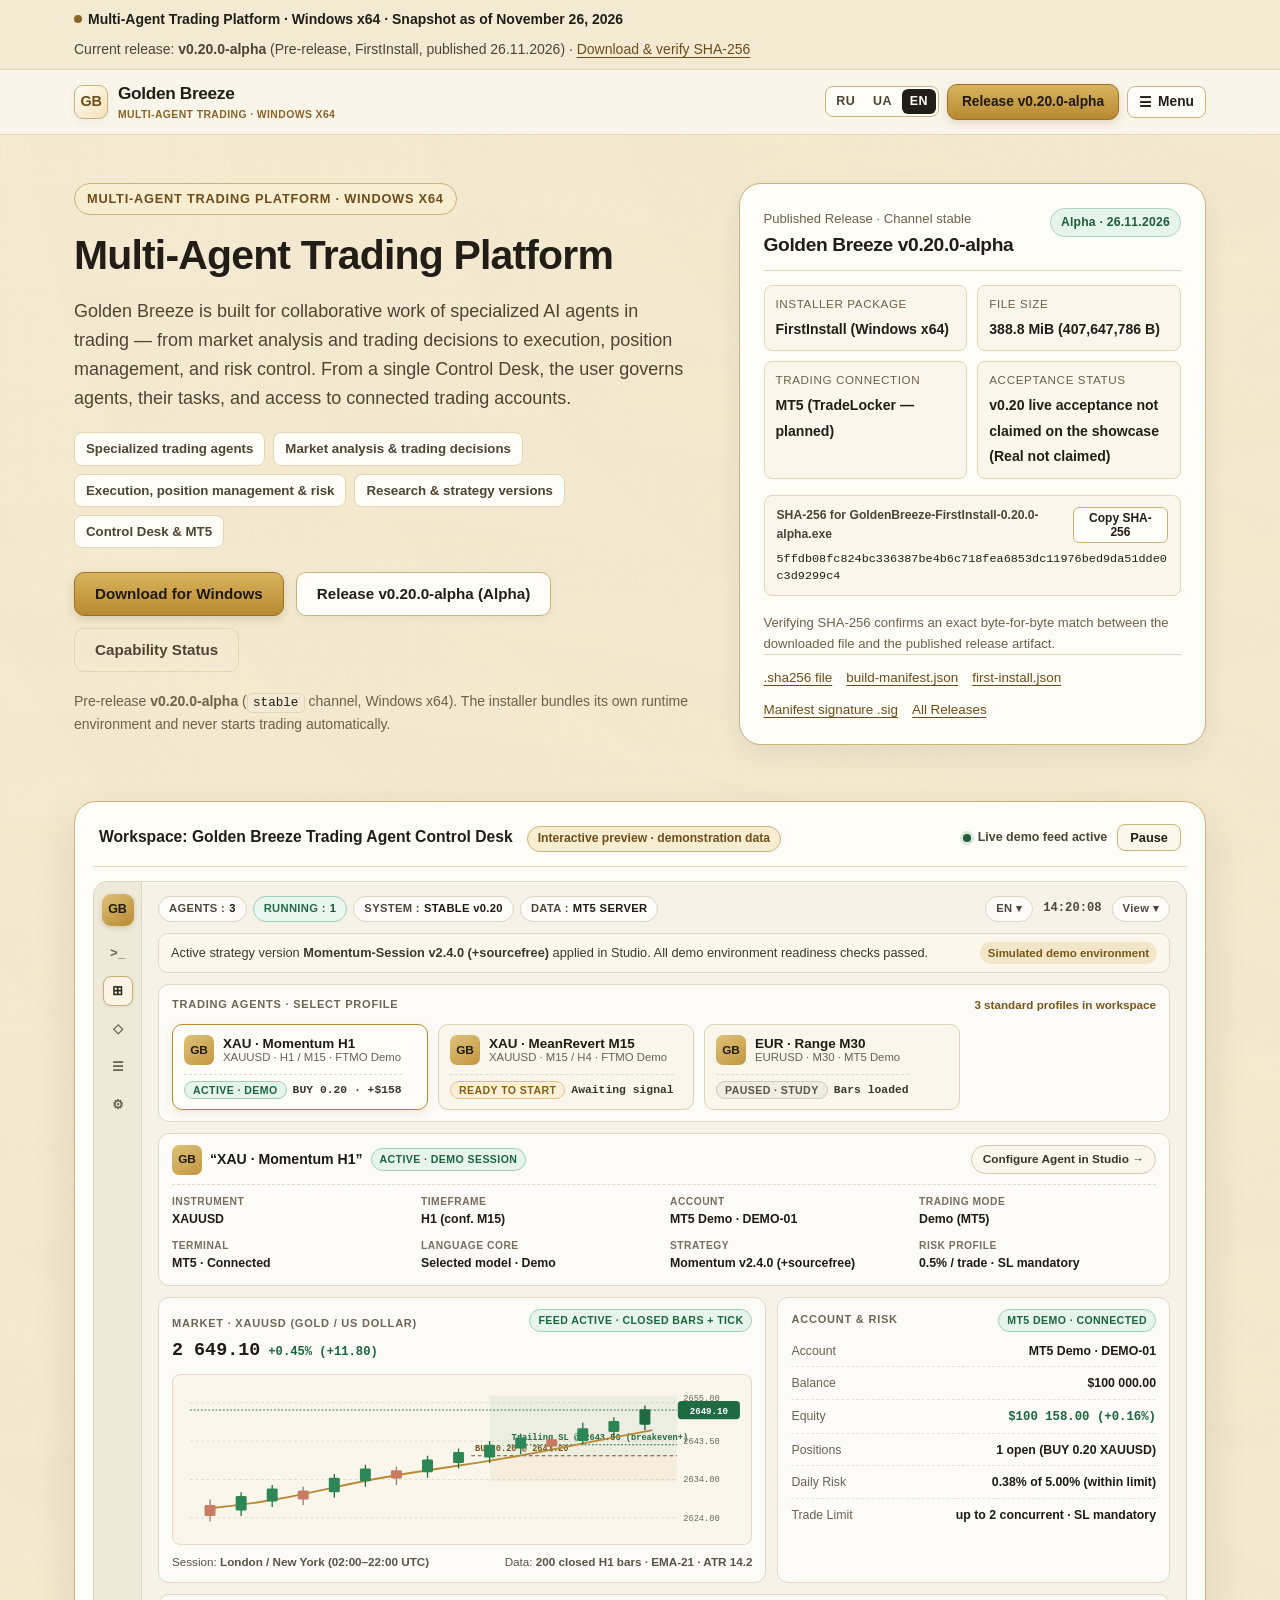
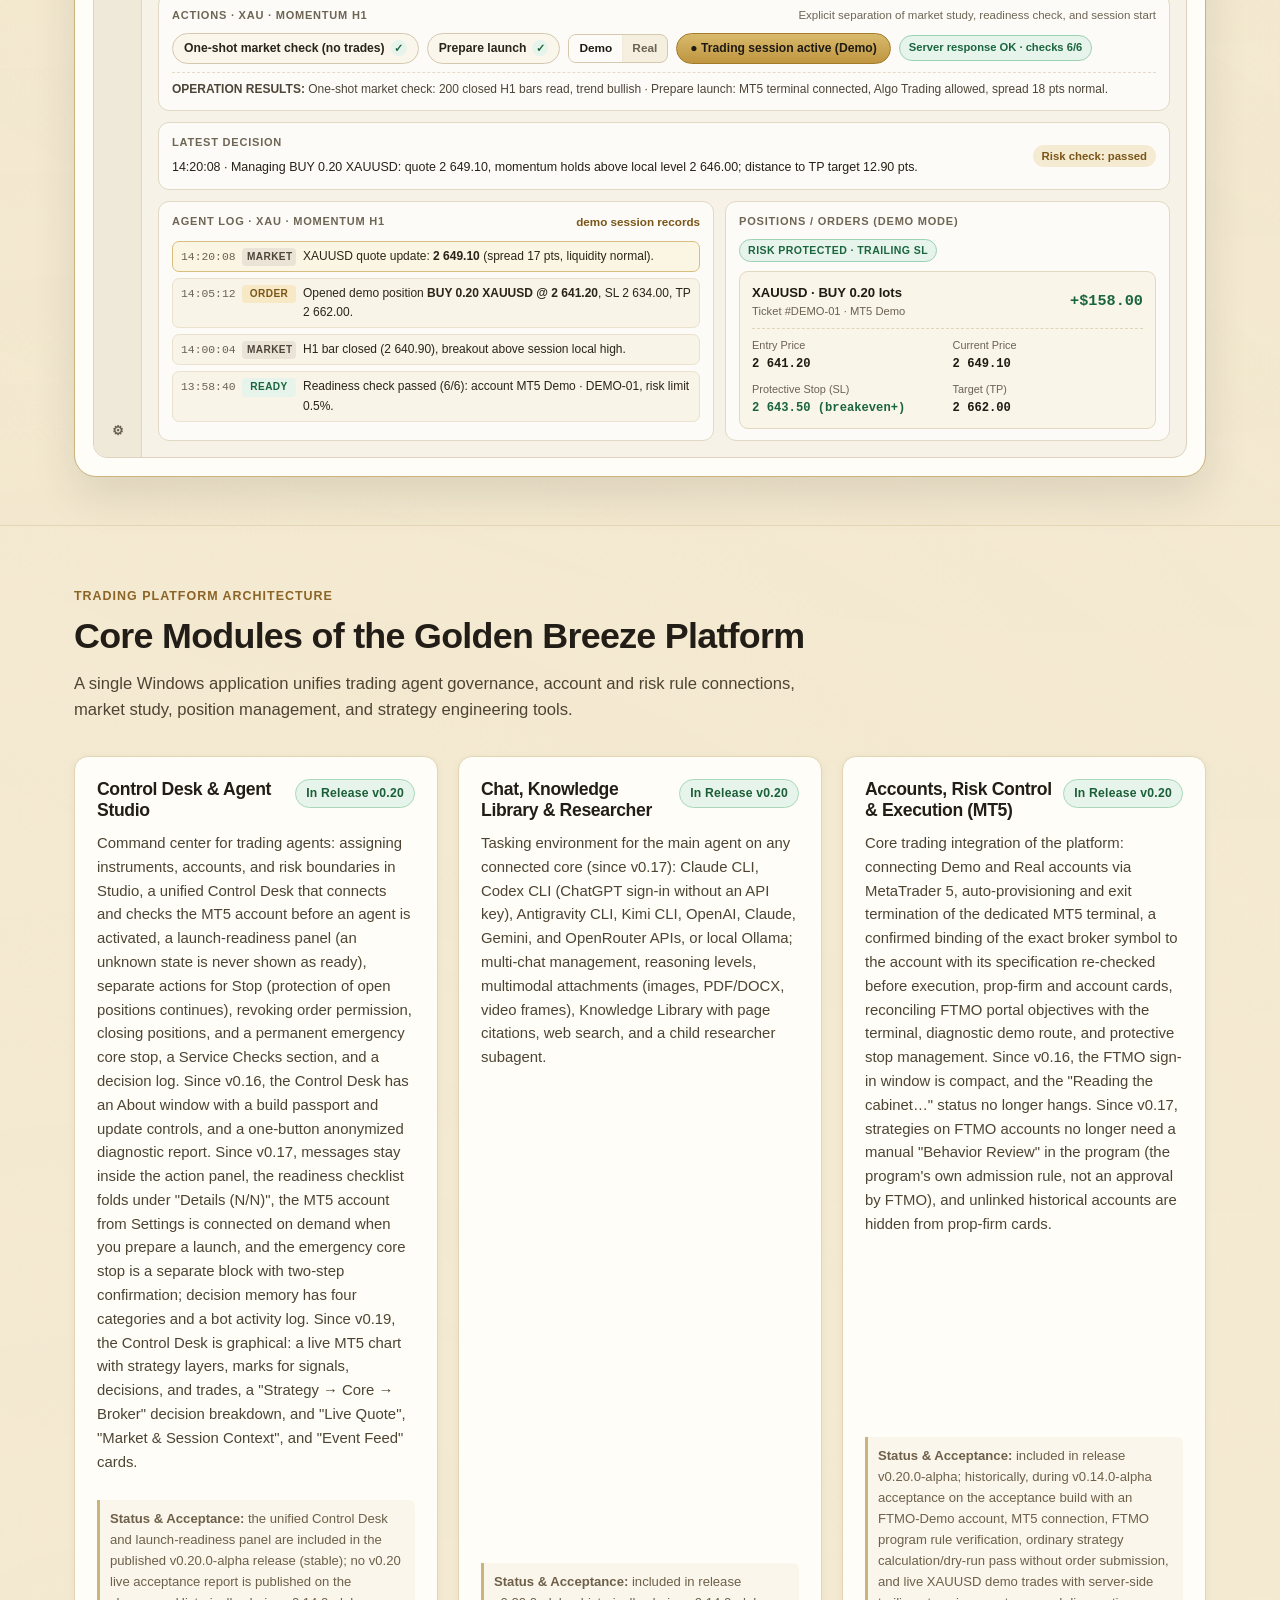
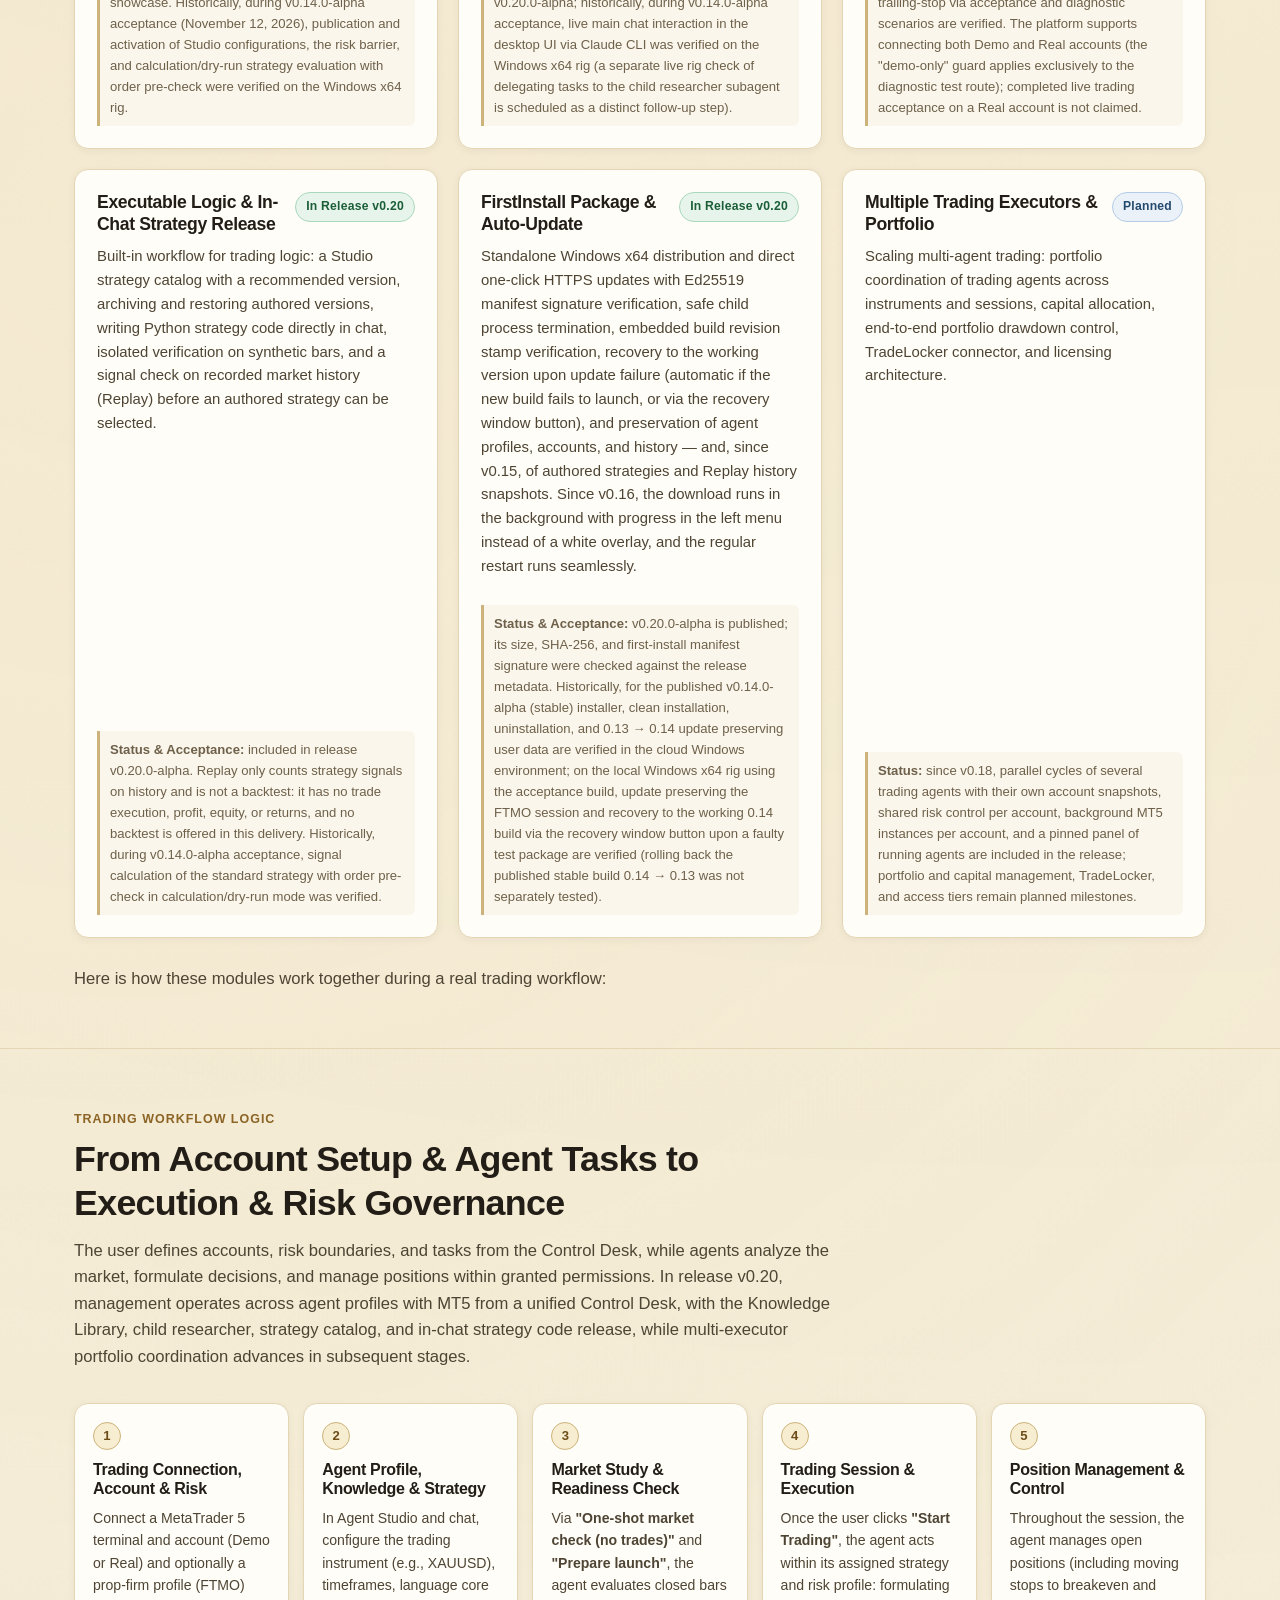
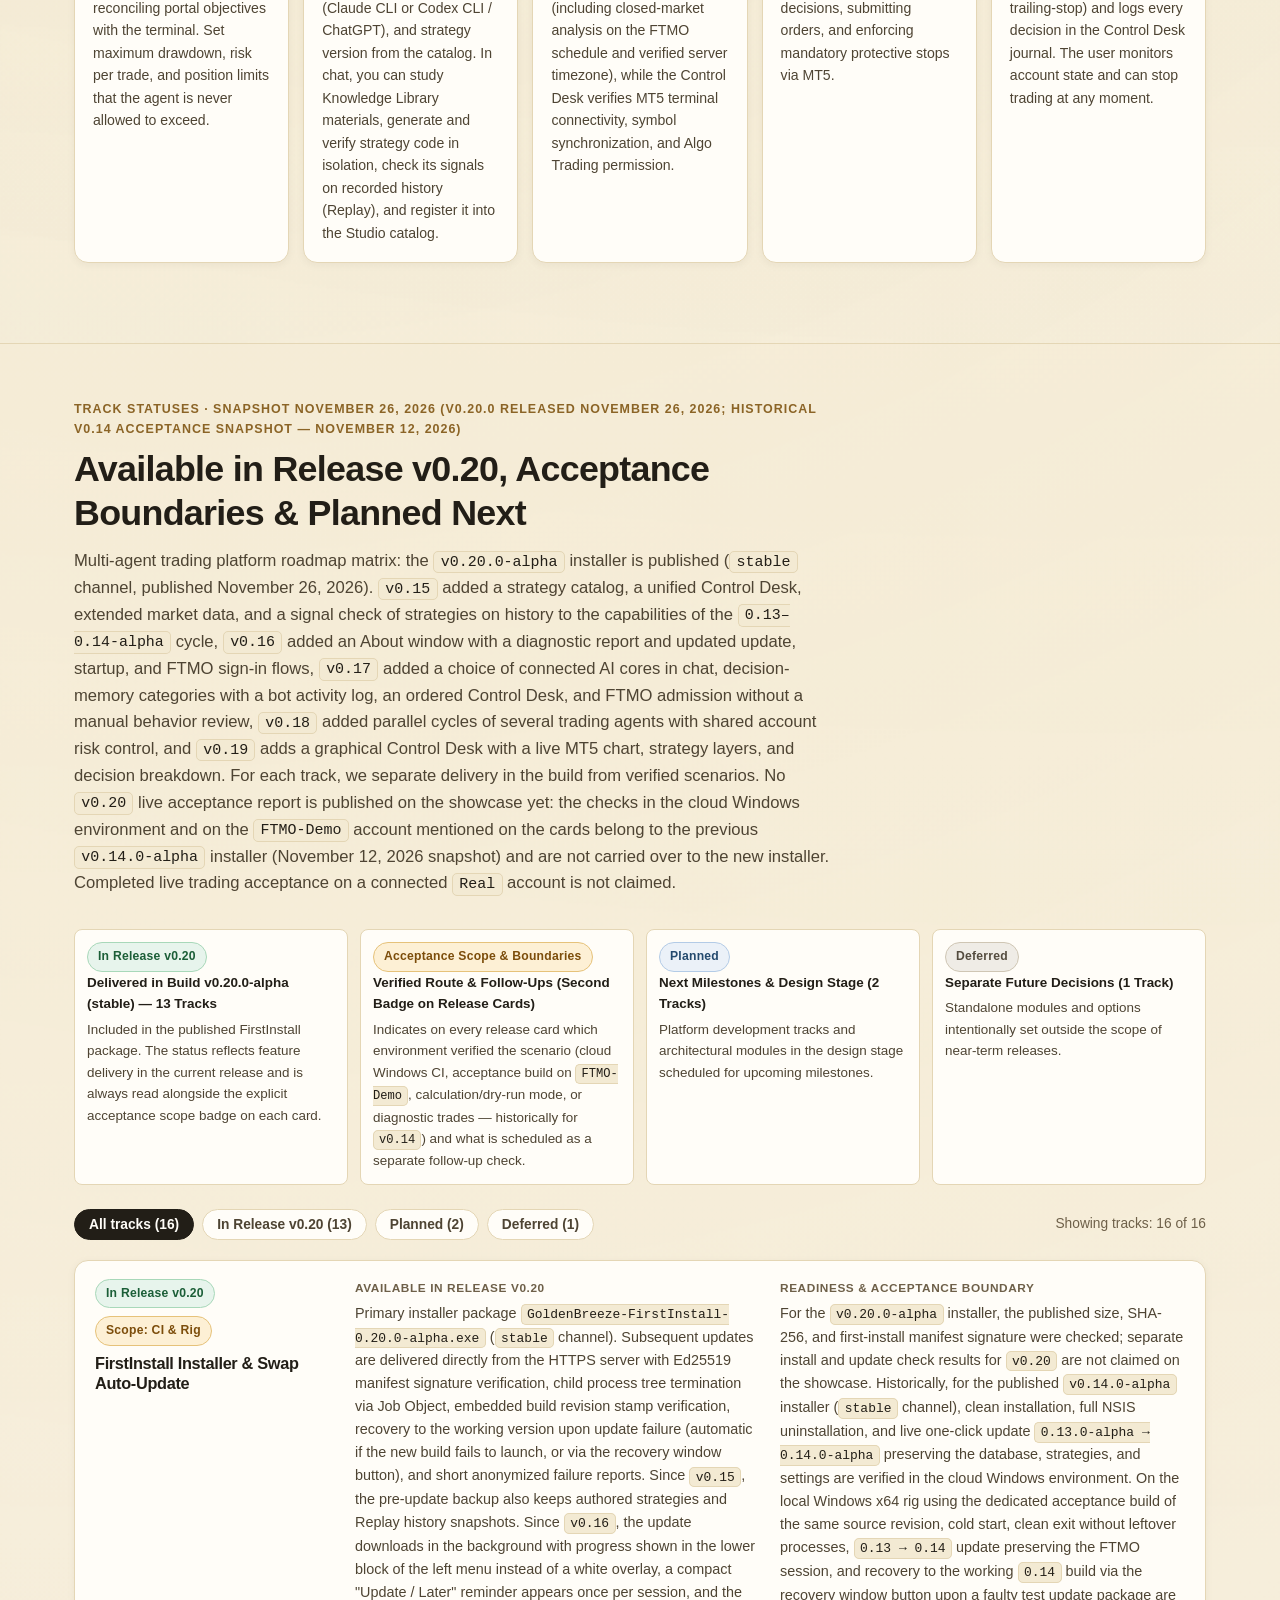
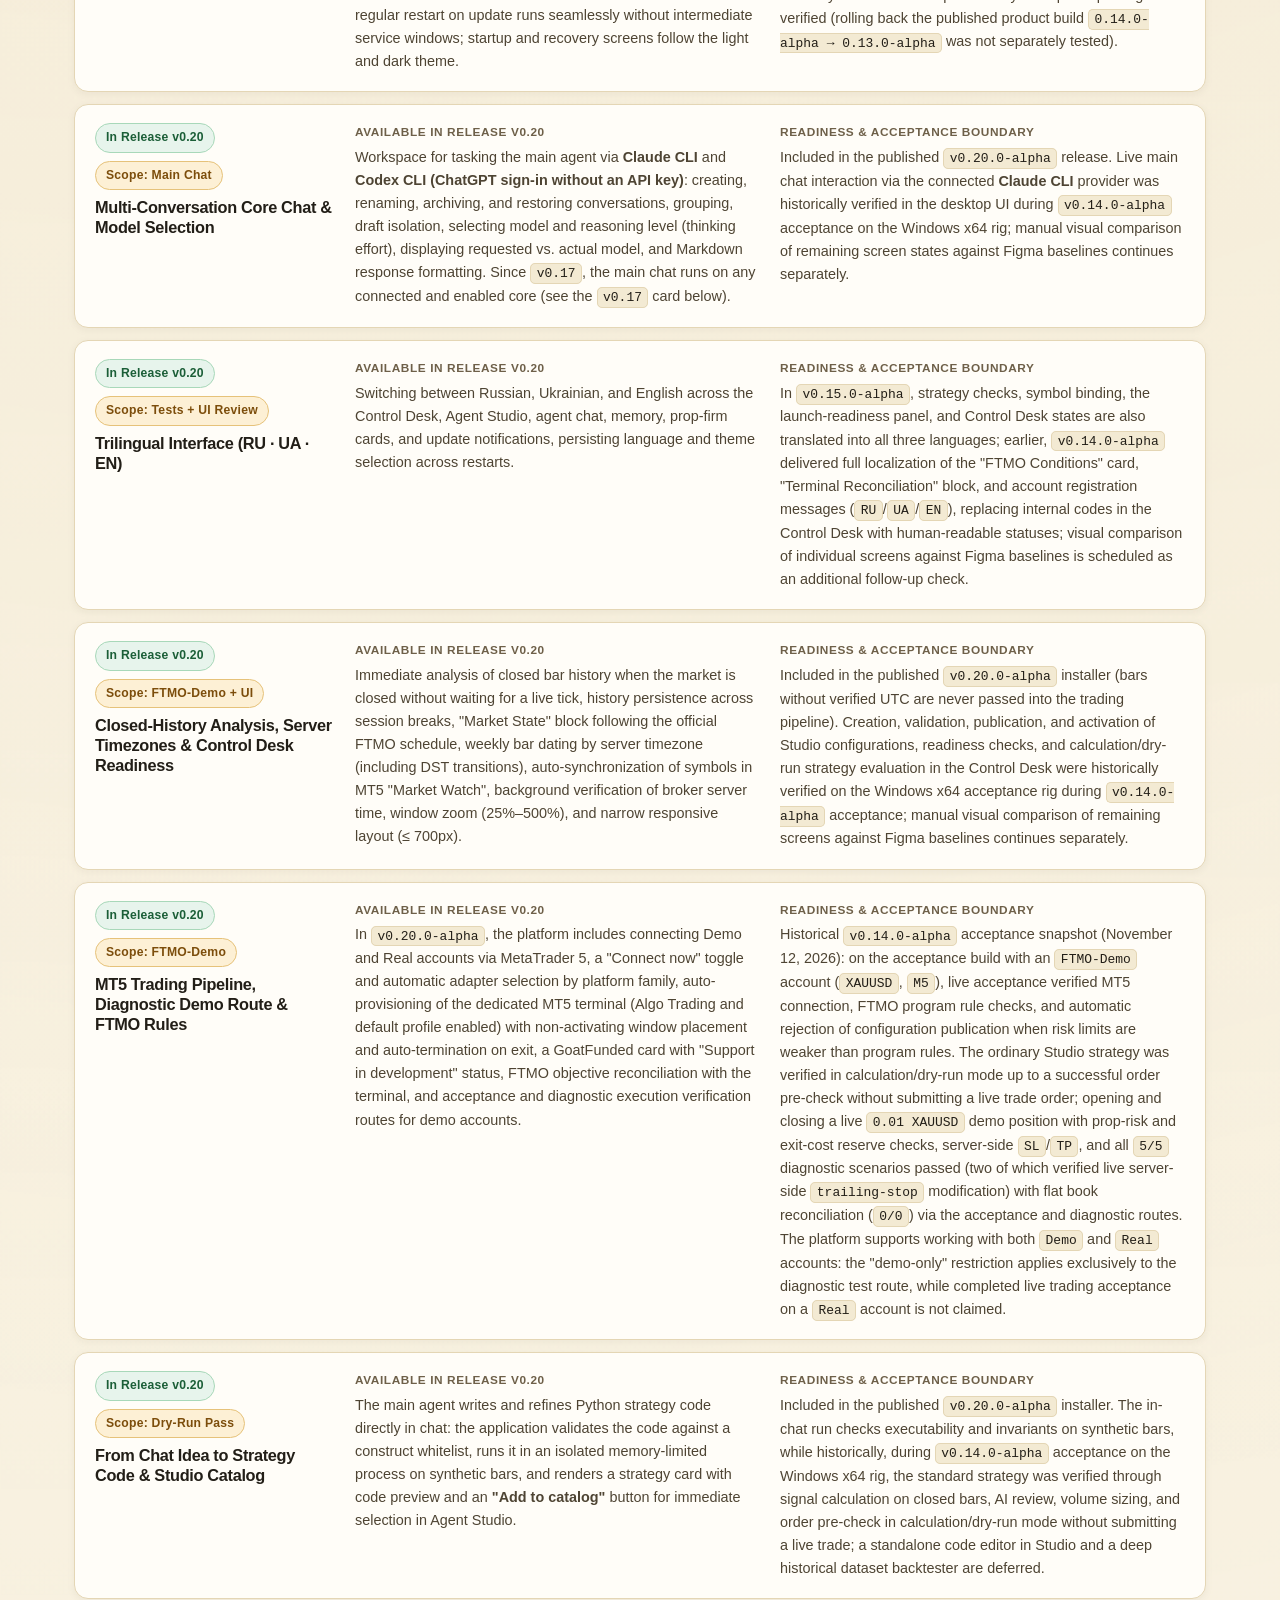
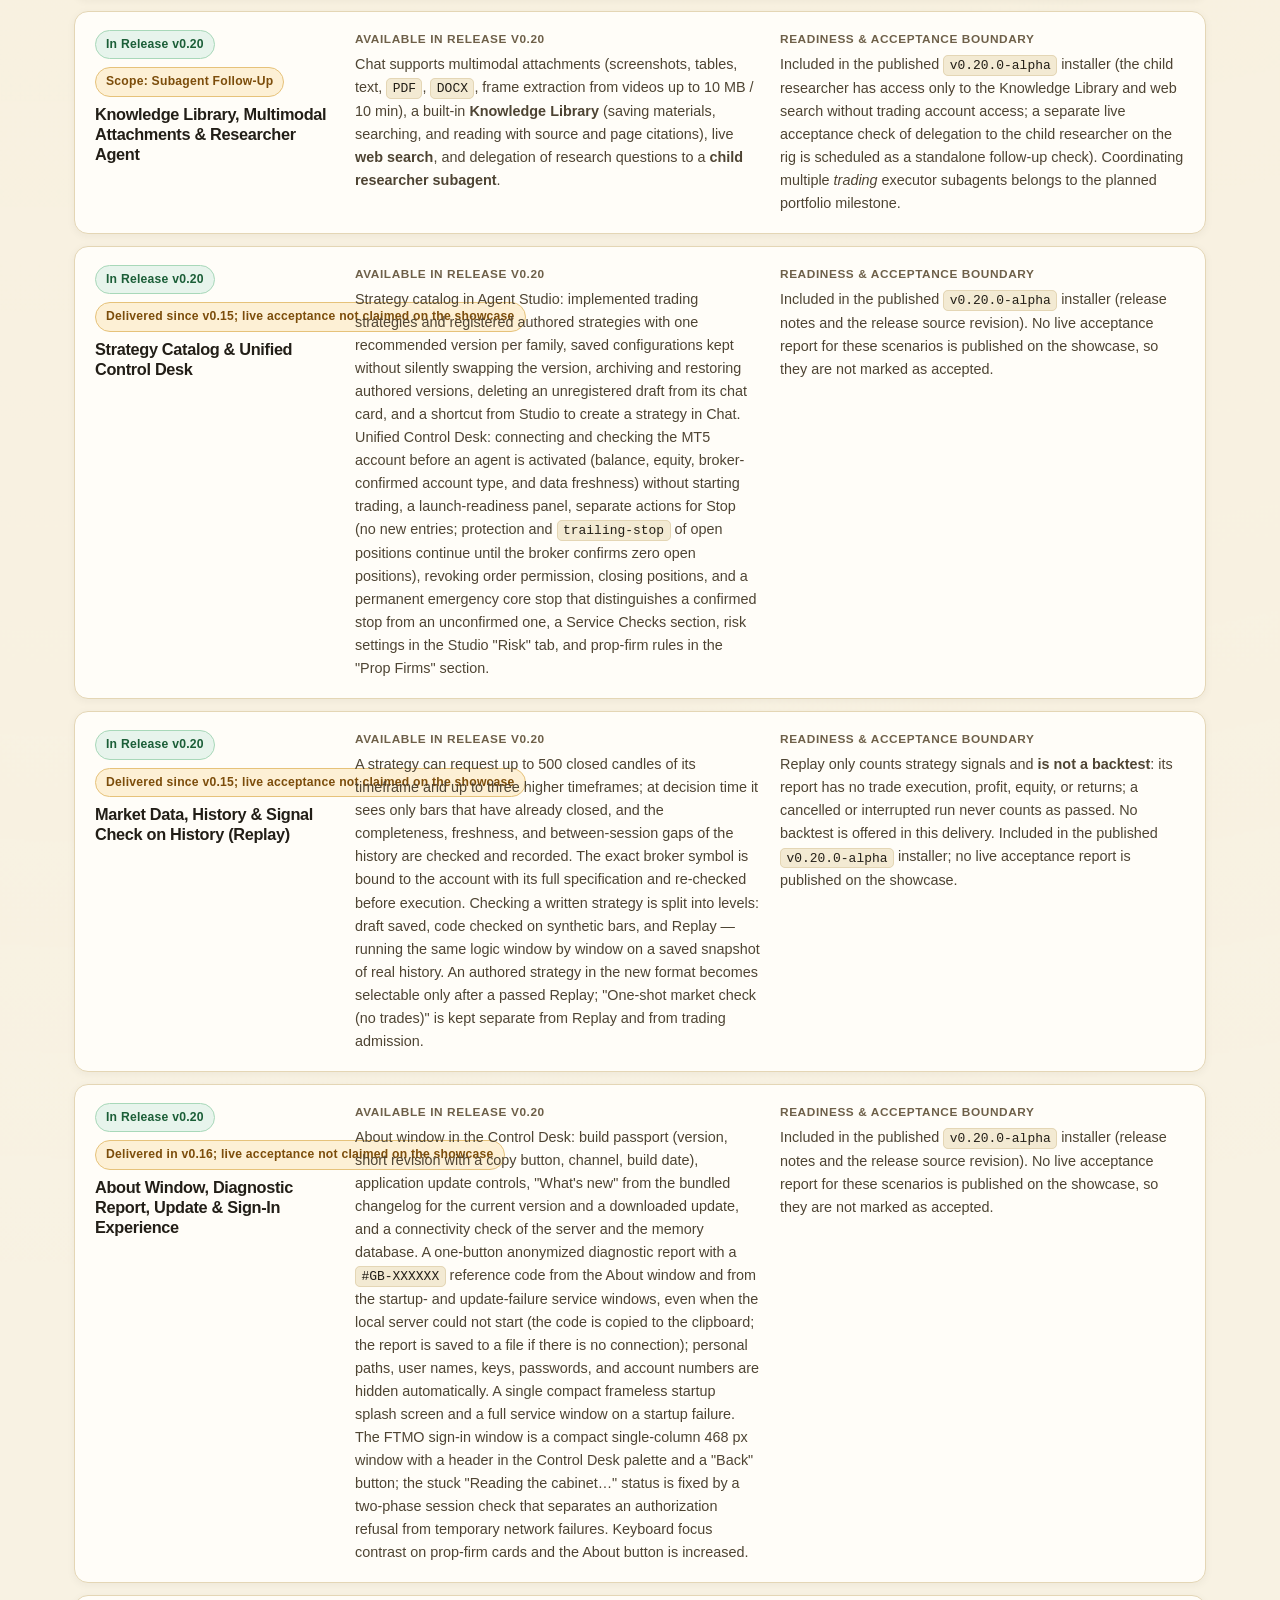
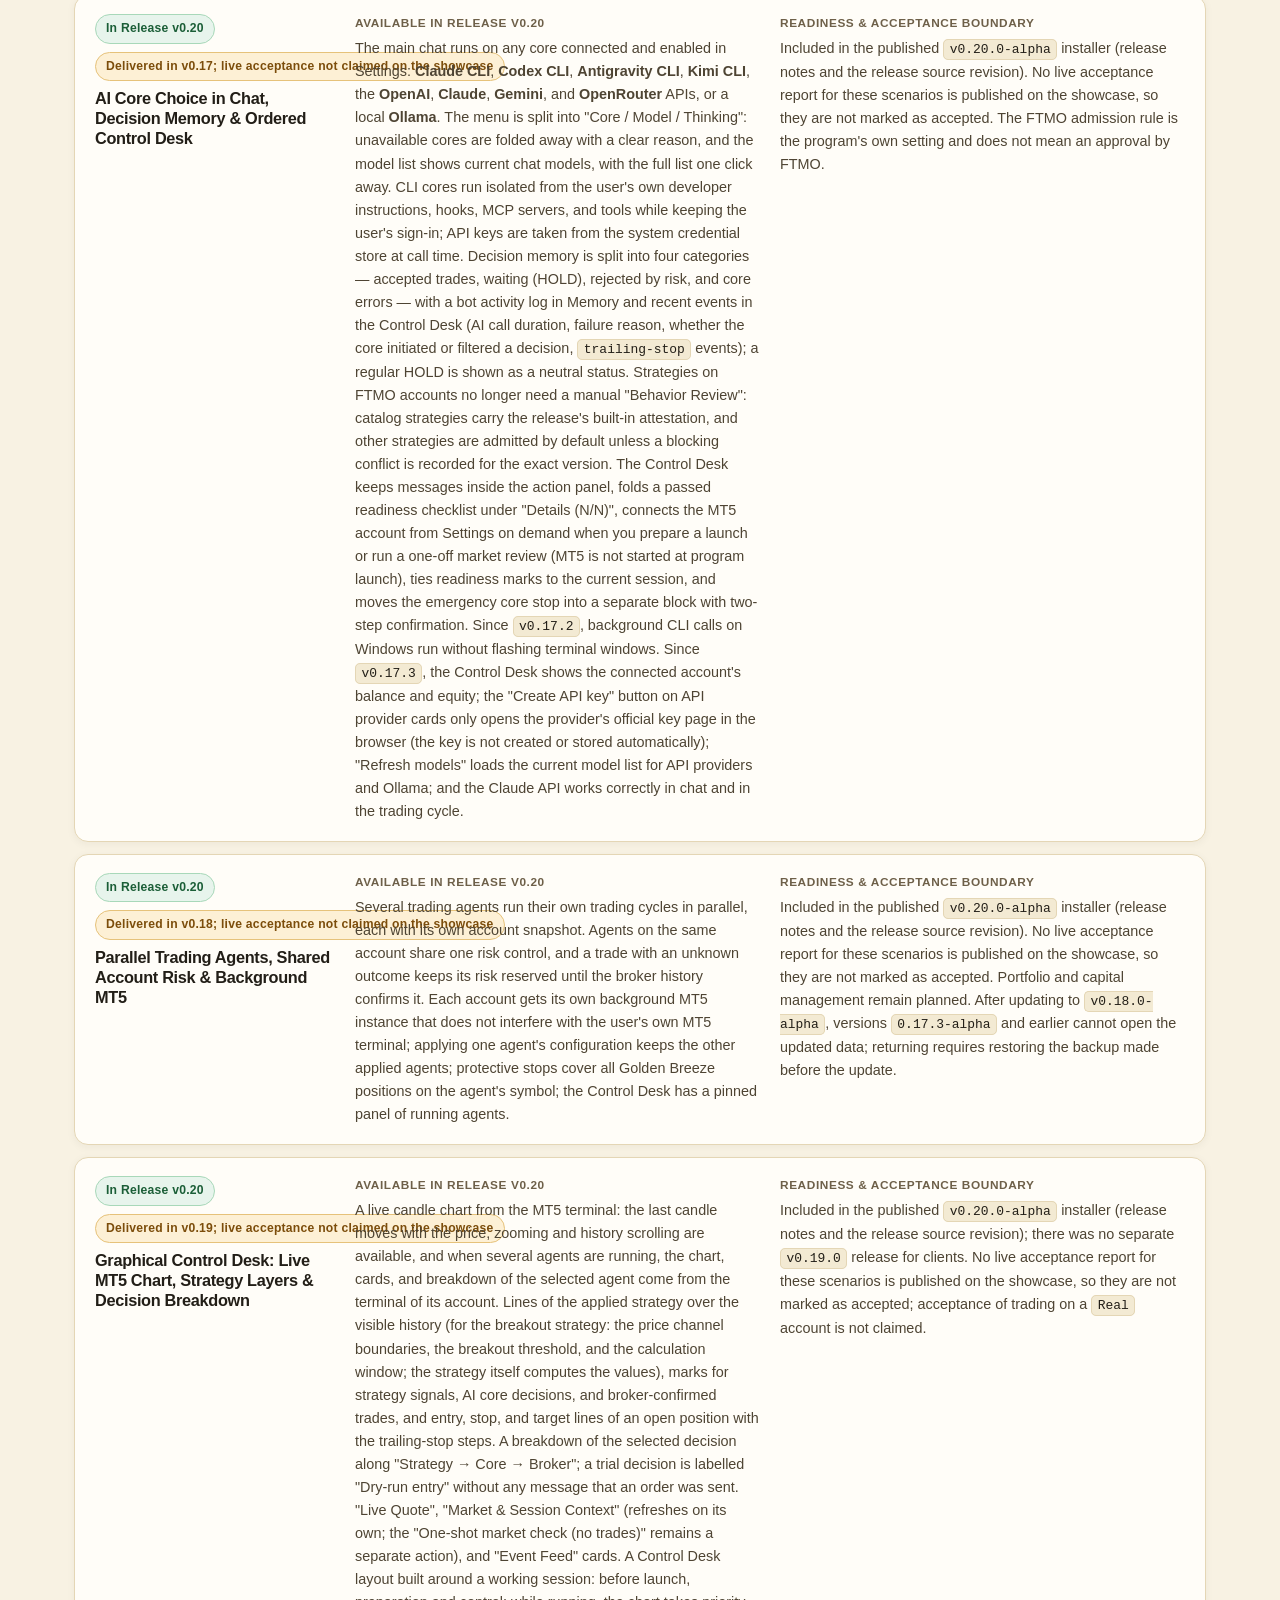
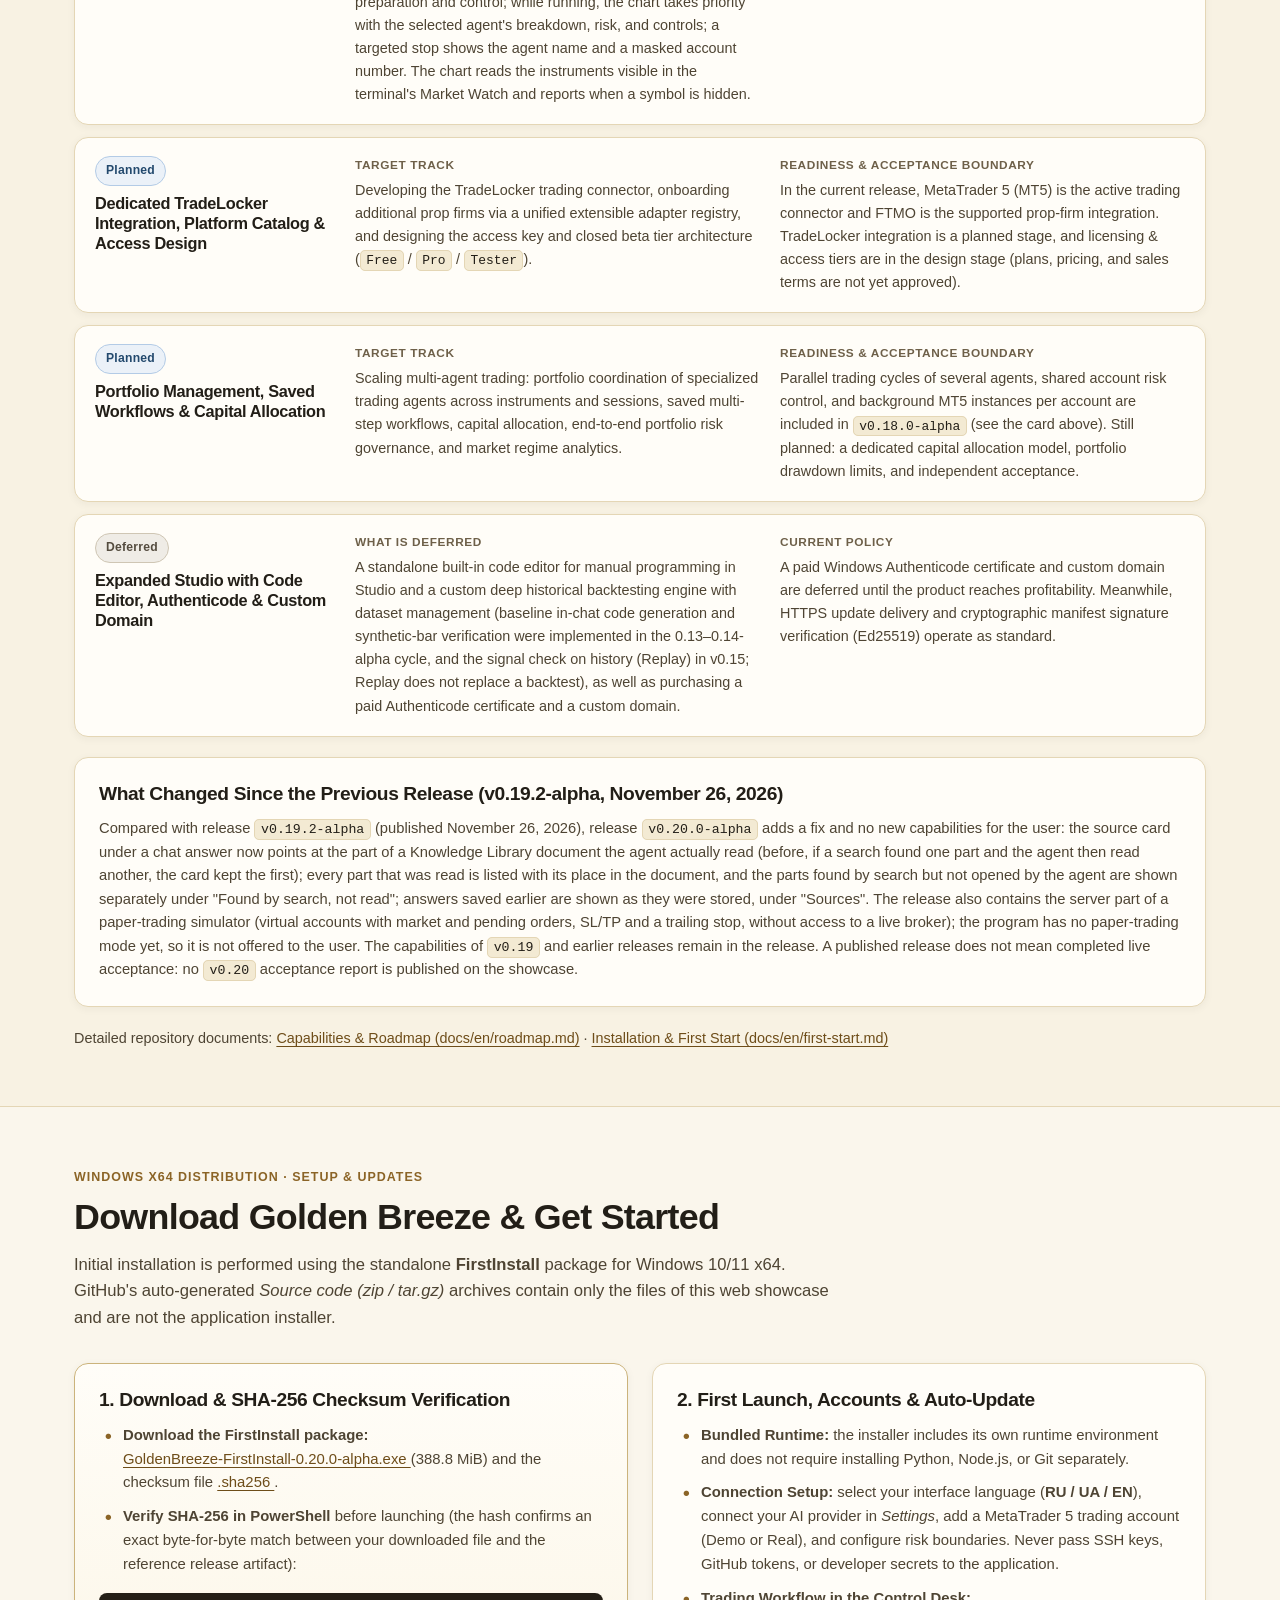
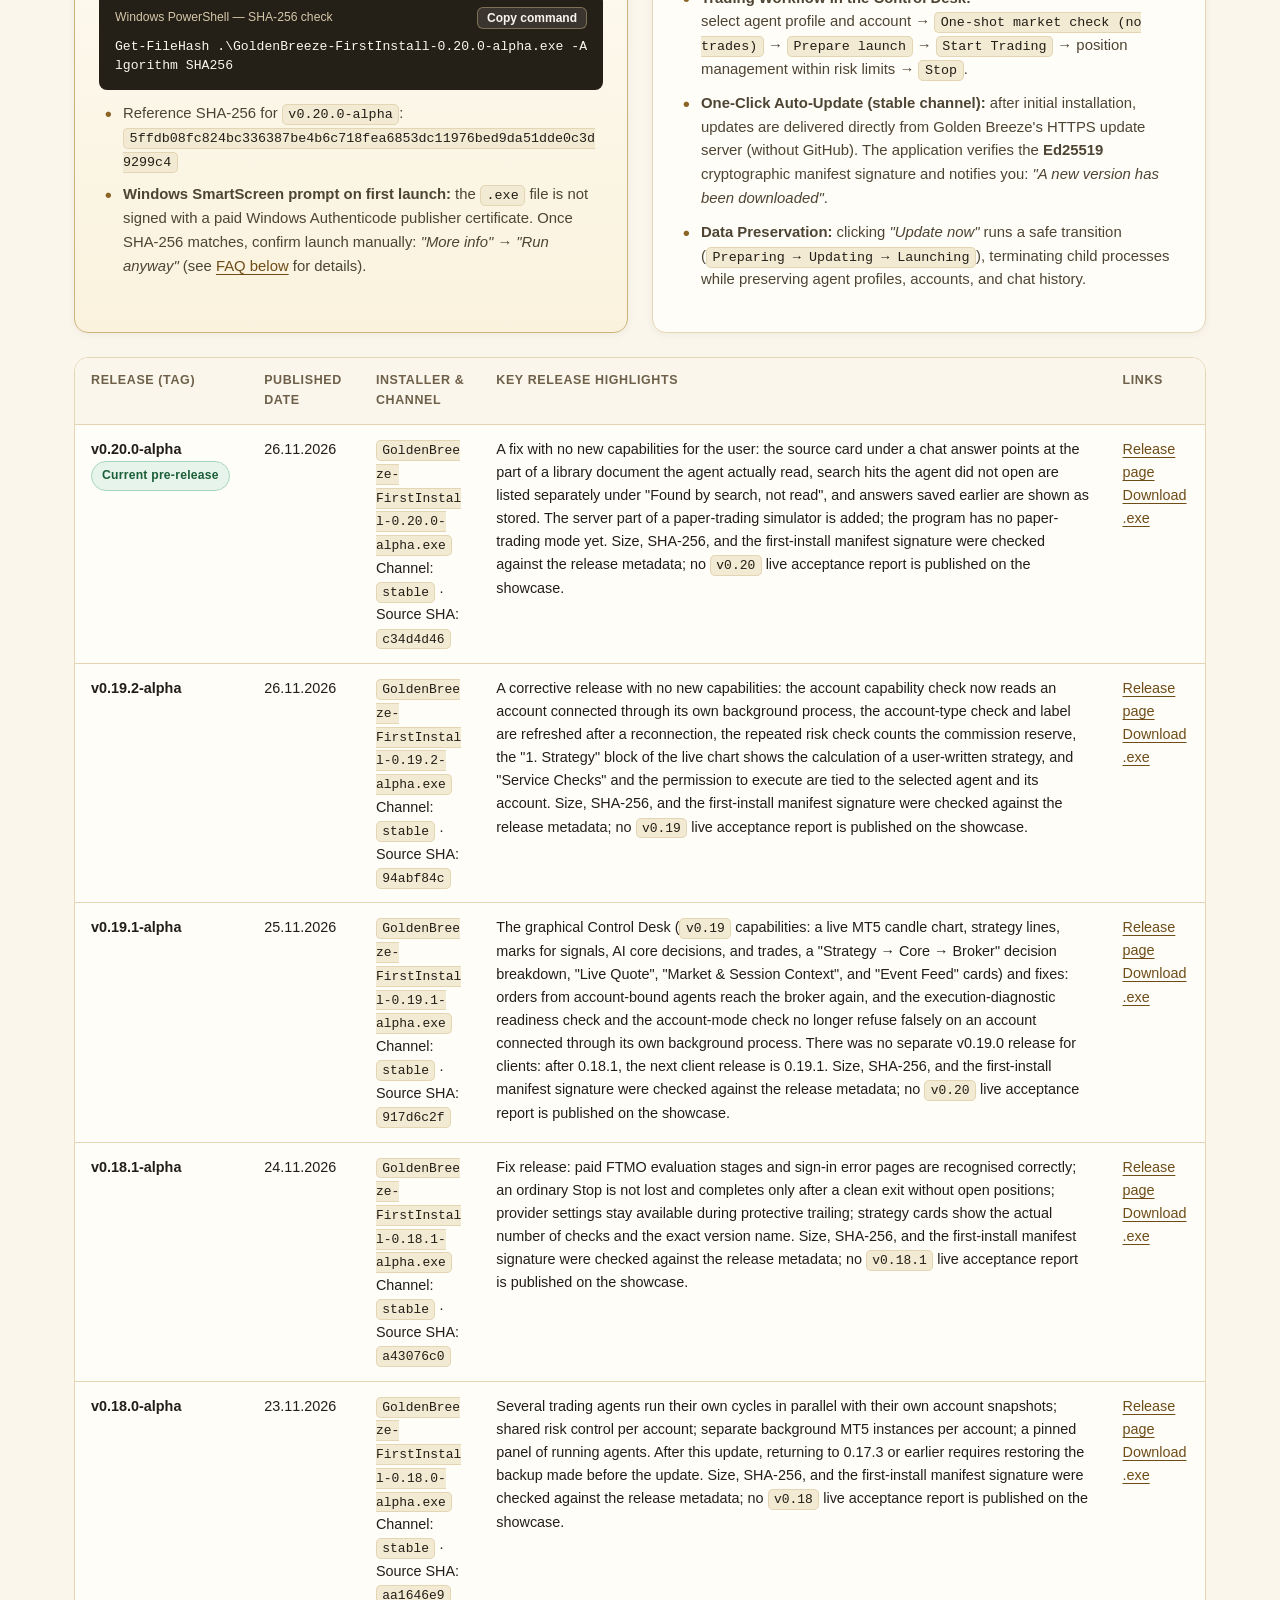
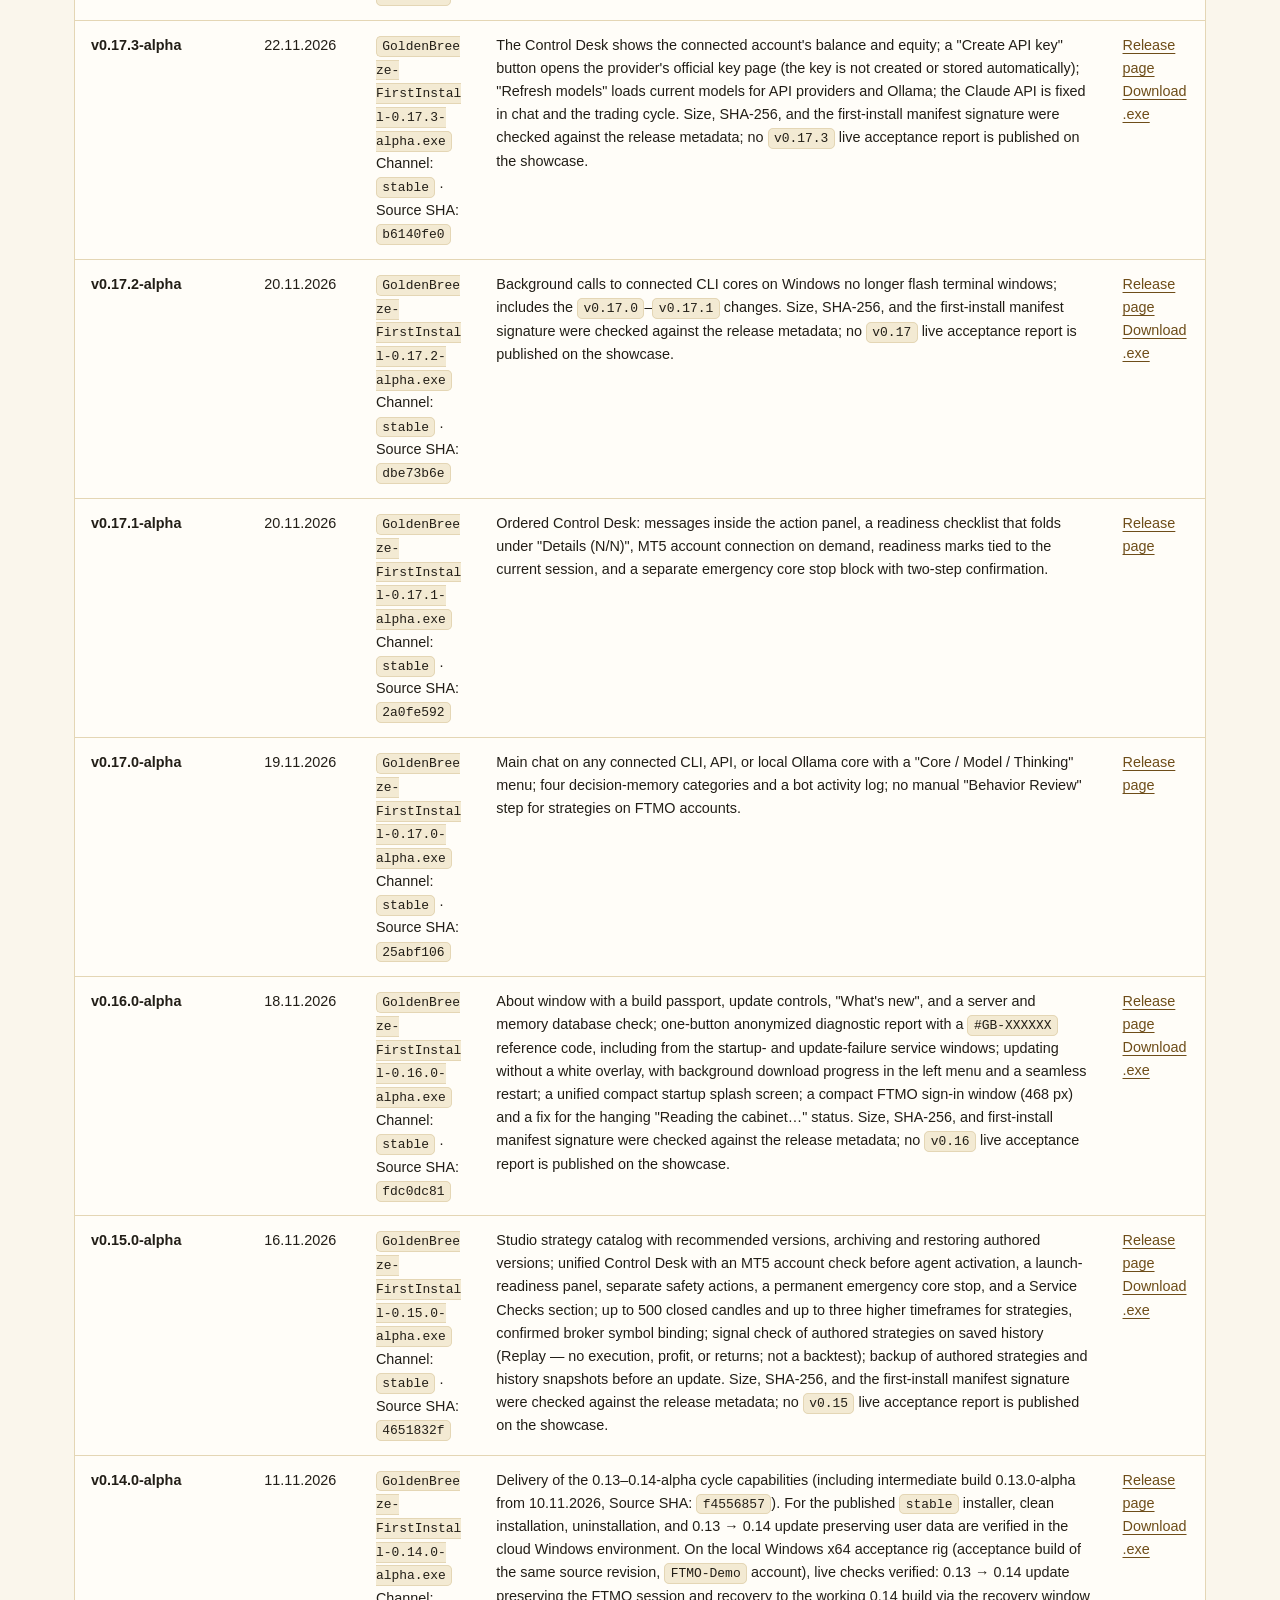
==== commit 1bf4a810: "docs: refresh multilingual showcase for v0.20.0-alpha Six READMEs and the RU/UK/EN pages move to v0." ====
--- a/docs/en/index.html
+++ b/docs/en/index.html
@@ -25,7 +25,7 @@
         Multi-Agent Trading Platform · Windows x64 · Snapshot as of November 26, 2026
       </span>
       <span>
-        Current release: <strong>v0.19.2-alpha</strong> (Pre-release, FirstInstall, published 26.11.2026) · <a href="#download">Download &amp; verify SHA-256</a>
+        Current release: <strong>v0.20.0-alpha</strong> (Pre-release, FirstInstall, published 26.11.2026) · <a href="#download">Download &amp; verify SHA-256</a>
       </span>
     </div>
   </div>
@@ -84,11 +84,11 @@
 
         <a
           class="btn btn--primary btn--sm header-release-btn"
-          href="https://github.com/nikolaykazakovvs-ux/golden-breeze-releases/releases/tag/v0.19.2-alpha"
-          aria-label="Release v0.19.2-alpha"
+          href="https://github.com/nikolaykazakovvs-ux/golden-breeze-releases/releases/tag/v0.20.0-alpha"
+          aria-label="Release v0.20.0-alpha"
         >
-          <span class="header-release-btn__full">Release v0.19.2-alpha</span>
-          <span class="header-release-btn__short" aria-hidden="true">v0.19-alpha</span>
+          <span class="header-release-btn__full">Release v0.20.0-alpha</span>
+          <span class="header-release-btn__short" aria-hidden="true">v0.20-alpha</span>
         </a>
 
         <button
@@ -130,15 +130,15 @@
           <div class="hero__actions">
             <a
               class="btn btn--primary"
-              href="https://github.com/nikolaykazakovvs-ux/golden-breeze-releases/releases/download/v0.19.2-alpha/GoldenBreeze-FirstInstall-0.19.2-alpha.exe"
+              href="https://github.com/nikolaykazakovvs-ux/golden-breeze-releases/releases/download/v0.20.0-alpha/GoldenBreeze-FirstInstall-0.20.0-alpha.exe"
             >
               Download for Windows
             </a>
             <a
               class="btn btn--secondary"
-              href="https://github.com/nikolaykazakovvs-ux/golden-breeze-releases/releases/tag/v0.19.2-alpha"
+              href="https://github.com/nikolaykazakovvs-ux/golden-breeze-releases/releases/tag/v0.20.0-alpha"
             >
-              Release v0.19.2-alpha (Alpha)
+              Release v0.20.0-alpha (Alpha)
             </a>
             <a class="btn btn--ghost" href="#roadmap">
               Capability Status
@@ -146,7 +146,7 @@
           </div>
 
           <p class="hero__note">
-            Pre-release <strong>v0.19.2-alpha</strong> (<code>stable</code> channel, Windows x64). The installer bundles its own runtime environment and never starts trading automatically.
+            Pre-release <strong>v0.20.0-alpha</strong> (<code>stable</code> channel, Windows x64). The installer bundles its own runtime environment and never starts trading automatically.
           </p>
         </div>
 
@@ -155,7 +155,7 @@
           <div class="release-card__header">
             <div>
               <p class="release-card__meta">Published Release · Channel stable</p>
-              <h2 id="release-card-heading" class="release-card__title">Golden Breeze v0.19.2-alpha</h2>
+              <h2 id="release-card-heading" class="release-card__title">Golden Breeze v0.20.0-alpha</h2>
             </div>
             <span class="badge badge--released">Alpha · 26.11.2026</span>
           </div>
@@ -167,7 +167,7 @@
             </div>
             <div class="spec-box">
               <span class="spec-box__label">File Size</span>
-              <span class="spec-box__value">388.7 MiB (407,597,200 B)</span>
+              <span class="spec-box__value">388.8 MiB (407,647,786 B)</span>
             </div>
             <div class="spec-box">
               <span class="spec-box__label">Trading Connection</span>
@@ -175,18 +175,18 @@
             </div>
             <div class="spec-box">
               <span class="spec-box__label">Acceptance Status</span>
-              <span class="spec-box__value">v0.19 live acceptance not claimed on the showcase (Real not claimed)</span>
+              <span class="spec-box__value">v0.20 live acceptance not claimed on the showcase (Real not claimed)</span>
             </div>
           </div>
 
           <div class="hash-box">
             <div class="hash-box__header">
-              <span class="hash-box__label">SHA-256 for GoldenBreeze-FirstInstall-0.19.2-alpha.exe</span>
+              <span class="hash-box__label">SHA-256 for GoldenBreeze-FirstInstall-0.20.0-alpha.exe</span>
               <button class="copy-btn" type="button" data-copy-target="hero-sha256">
                 Copy SHA-256
               </button>
             </div>
-            <code id="hero-sha256" class="hash-box__code">c7439901a73aadcfdd12bfe8fbc3795fbb77bca75a0f8b89acd75d9ee7603b7c</code>
+            <code id="hero-sha256" class="hash-box__code">5ffdb08fc824bc336387be4b6c718fea6853dc11976bed9da51dde0c3d9299c4</code>
           </div>
 
           <p class="release-card__meta">
@@ -194,10 +194,10 @@
           </p>
 
           <div class="release-card__links">
-            <a href="https://github.com/nikolaykazakovvs-ux/golden-breeze-releases/releases/download/v0.19.2-alpha/GoldenBreeze-FirstInstall-0.19.2-alpha.exe.sha256">.sha256 file</a>
-            <a href="https://github.com/nikolaykazakovvs-ux/golden-breeze-releases/releases/download/v0.19.2-alpha/build-manifest.json">build-manifest.json</a>
-            <a href="https://github.com/nikolaykazakovvs-ux/golden-breeze-releases/releases/download/v0.19.2-alpha/first-install.json">first-install.json</a>
-            <a href="https://github.com/nikolaykazakovvs-ux/golden-breeze-releases/releases/download/v0.19.2-alpha/first-install.json.sig">Manifest signature .sig</a>
+            <a href="https://github.com/nikolaykazakovvs-ux/golden-breeze-releases/releases/download/v0.20.0-alpha/GoldenBreeze-FirstInstall-0.20.0-alpha.exe.sha256">.sha256 file</a>
+            <a href="https://github.com/nikolaykazakovvs-ux/golden-breeze-releases/releases/download/v0.20.0-alpha/build-manifest.json">build-manifest.json</a>
+            <a href="https://github.com/nikolaykazakovvs-ux/golden-breeze-releases/releases/download/v0.20.0-alpha/first-install.json">first-install.json</a>
+            <a href="https://github.com/nikolaykazakovvs-ux/golden-breeze-releases/releases/download/v0.20.0-alpha/first-install.json.sig">Manifest signature .sig</a>
             <a href="https://github.com/nikolaykazakovvs-ux/golden-breeze-releases/releases">All Releases</a>
           </div>
         </aside>
@@ -258,7 +258,7 @@
                 <div class="pult-demo__sys-pills">
                   <span class="pult-sys-pill">AGENTS : <strong>3</strong></span>
                   <span class="pult-sys-pill pult-sys-pill--ok">RUNNING : <strong id="pult-sys-running">1</strong></span>
-                  <span class="pult-sys-pill">SYSTEM : <strong>STABLE v0.19</strong></span>
+                  <span class="pult-sys-pill">SYSTEM : <strong>STABLE v0.20</strong></span>
                   <span class="pult-sys-pill">DATA : <strong>MT5 SERVER</strong></span>
                 </div>
                 <div class="pult-demo__sys-right">
@@ -674,14 +674,14 @@
             <div class="feature-card__top">
               <div class="feature-card__header">
                 <h3 class="feature-card__title">Control Desk &amp; Agent Studio</h3>
-                <span class="badge badge--released">In Release v0.19</span>
+                <span class="badge badge--released">In Release v0.20</span>
               </div>
               <p class="feature-card__desc">
                 Command center for trading agents: assigning instruments, accounts, and risk boundaries in Studio, a unified Control Desk that connects and checks the MT5 account before an agent is activated, a launch-readiness panel (an unknown state is never shown as ready), separate actions for Stop (protection of open positions continues), revoking order permission, closing positions, and a permanent emergency core stop, a Service Checks section, and a decision log. Since v0.16, the Control Desk has an About window with a build passport and update controls, and a one-button anonymized diagnostic report. Since v0.17, messages stay inside the action panel, the readiness checklist folds under "Details (N/N)", the MT5 account from Settings is connected on demand when you prepare a launch, and the emergency core stop is a separate block with two-step confirmation; decision memory has four categories and a bot activity log. Since v0.19, the Control Desk is graphical: a live MT5 chart with strategy layers, marks for signals, decisions, and trades, a "Strategy → Core → Broker" decision breakdown, and "Live Quote", "Market &amp; Session Context", and "Event Feed" cards.
               </p>
             </div>
             <p class="feature-card__boundary">
-              <strong>Status &amp; Acceptance:</strong> the unified Control Desk and launch-readiness panel are included in the published v0.19.2-alpha release (stable); no v0.19 live acceptance report is published on the showcase. Historically, during v0.14.0-alpha acceptance (November 12, 2026), publication and activation of Studio configurations, the risk barrier, and calculation/dry-run strategy evaluation with order pre-check were verified on the Windows x64 rig.
+              <strong>Status &amp; Acceptance:</strong> the unified Control Desk and launch-readiness panel are included in the published v0.20.0-alpha release (stable); no v0.20 live acceptance report is published on the showcase. Historically, during v0.14.0-alpha acceptance (November 12, 2026), publication and activation of Studio configurations, the risk barrier, and calculation/dry-run strategy evaluation with order pre-check were verified on the Windows x64 rig.
             </p>
           </article>
 
@@ -690,14 +690,14 @@
             <div class="feature-card__top">
               <div class="feature-card__header">
                 <h3 class="feature-card__title">Chat, Knowledge Library &amp; Researcher</h3>
-                <span class="badge badge--released">In Release v0.19</span>
+                <span class="badge badge--released">In Release v0.20</span>
               </div>
               <p class="feature-card__desc">
                 Tasking environment for the main agent on any connected core (since v0.17): Claude CLI, Codex CLI (ChatGPT sign-in without an API key), Antigravity CLI, Kimi CLI, OpenAI, Claude, Gemini, and OpenRouter APIs, or local Ollama; multi-chat management, reasoning levels, multimodal attachments (images, PDF/DOCX, video frames), Knowledge Library with page citations, web search, and a child researcher subagent.
               </p>
             </div>
             <p class="feature-card__boundary">
-              <strong>Status &amp; Acceptance:</strong> included in release v0.19.2-alpha; historically, during v0.14.0-alpha acceptance, live main chat interaction in the desktop UI via Claude CLI was verified on the Windows x64 rig (a separate live rig check of delegating tasks to the child researcher subagent is scheduled as a distinct follow-up step).
+              <strong>Status &amp; Acceptance:</strong> included in release v0.20.0-alpha; historically, during v0.14.0-alpha acceptance, live main chat interaction in the desktop UI via Claude CLI was verified on the Windows x64 rig (a separate live rig check of delegating tasks to the child researcher subagent is scheduled as a distinct follow-up step).
             </p>
           </article>
 
@@ -706,14 +706,14 @@
             <div class="feature-card__top">
               <div class="feature-card__header">
                 <h3 class="feature-card__title">Accounts, Risk Control &amp; Execution (MT5)</h3>
-                <span class="badge badge--released">In Release v0.19</span>
+                <span class="badge badge--released">In Release v0.20</span>
               </div>
               <p class="feature-card__desc">
                 Core trading integration of the platform: connecting Demo and Real accounts via MetaTrader 5, auto-provisioning and exit termination of the dedicated MT5 terminal, a confirmed binding of the exact broker symbol to the account with its specification re-checked before execution, prop-firm and account cards, reconciling FTMO portal objectives with the terminal, diagnostic demo route, and protective stop management. Since v0.16, the FTMO sign-in window is compact, and the "Reading the cabinet…" status no longer hangs. Since v0.17, strategies on FTMO accounts no longer need a manual "Behavior Review" in the program (the program's own admission rule, not an approval by FTMO), and unlinked historical accounts are hidden from prop-firm cards.
               </p>
             </div>
             <p class="feature-card__boundary">
-              <strong>Status &amp; Acceptance:</strong> included in release v0.19.2-alpha; historically, during v0.14.0-alpha acceptance on the acceptance build with an FTMO-Demo account, MT5 connection, FTMO program rule verification, ordinary strategy calculation/dry-run pass without order submission, and live XAUUSD demo trades with server-side trailing-stop via acceptance and diagnostic scenarios are verified. The platform supports connecting both Demo and Real accounts (the "demo-only" guard applies exclusively to the diagnostic test route); completed live trading acceptance on a Real account is not claimed.
+              <strong>Status &amp; Acceptance:</strong> included in release v0.20.0-alpha; historically, during v0.14.0-alpha acceptance on the acceptance build with an FTMO-Demo account, MT5 connection, FTMO program rule verification, ordinary strategy calculation/dry-run pass without order submission, and live XAUUSD demo trades with server-side trailing-stop via acceptance and diagnostic scenarios are verified. The platform supports connecting both Demo and Real accounts (the "demo-only" guard applies exclusively to the diagnostic test route); completed live trading acceptance on a Real account is not claimed.
             </p>
           </article>
 
@@ -722,14 +722,14 @@
             <div class="feature-card__top">
               <div class="feature-card__header">
                 <h3 class="feature-card__title">Executable Logic &amp; In-Chat Strategy Release</h3>
-                <span class="badge badge--released">In Release v0.19</span>
+                <span class="badge badge--released">In Release v0.20</span>
               </div>
               <p class="feature-card__desc">
                 Built-in workflow for trading logic: a Studio strategy catalog with a recommended version, archiving and restoring authored versions, writing Python strategy code directly in chat, isolated verification on synthetic bars, and a signal check on recorded market history (Replay) before an authored strategy can be selected.
               </p>
             </div>
             <p class="feature-card__boundary">
-              <strong>Status &amp; Acceptance:</strong> included in release v0.19.2-alpha. Replay only counts strategy signals on history and is not a backtest: it has no trade execution, profit, equity, or returns, and no backtest is offered in this delivery. Historically, during v0.14.0-alpha acceptance, signal calculation of the standard strategy with order pre-check in calculation/dry-run mode was verified.
+              <strong>Status &amp; Acceptance:</strong> included in release v0.20.0-alpha. Replay only counts strategy signals on history and is not a backtest: it has no trade execution, profit, equity, or returns, and no backtest is offered in this delivery. Historically, during v0.14.0-alpha acceptance, signal calculation of the standard strategy with order pre-check in calculation/dry-run mode was verified.
             </p>
           </article>
 
@@ -738,14 +738,14 @@
             <div class="feature-card__top">
               <div class="feature-card__header">
                 <h3 class="feature-card__title">FirstInstall Package &amp; Auto-Update</h3>
-                <span class="badge badge--released">In Release v0.19</span>
+                <span class="badge badge--released">In Release v0.20</span>
               </div>
               <p class="feature-card__desc">
                 Standalone Windows x64 distribution and direct one-click HTTPS updates with Ed25519 manifest signature verification, safe child process termination, embedded build revision stamp verification, recovery to the working version upon update failure (automatic if the new build fails to launch, or via the recovery window button), and preservation of agent profiles, accounts, and history — and, since v0.15, of authored strategies and Replay history snapshots. Since v0.16, the download runs in the background with progress in the left menu instead of a white overlay, and the regular restart runs seamlessly.
               </p>
             </div>
             <p class="feature-card__boundary">
-              <strong>Status &amp; Acceptance:</strong> v0.19.2-alpha is published; its size, SHA-256, and first-install manifest signature were checked against the release metadata. Historically, for the published v0.14.0-alpha (stable) installer, clean installation, uninstallation, and 0.13 → 0.14 update preserving user data are verified in the cloud Windows environment; on the local Windows x64 rig using the acceptance build, update preserving the FTMO session and recovery to the working 0.14 build via the recovery window button upon a faulty test package are verified (rolling back the published stable build 0.14 → 0.13 was not separately tested).
+              <strong>Status &amp; Acceptance:</strong> v0.20.0-alpha is published; its size, SHA-256, and first-install manifest signature were checked against the release metadata. Historically, for the published v0.14.0-alpha (stable) installer, clean installation, uninstallation, and 0.13 → 0.14 update preserving user data are verified in the cloud Windows environment; on the local Windows x64 rig using the acceptance build, update preserving the FTMO session and recovery to the working 0.14 build via the recovery window button upon a faulty test package are verified (rolling back the published stable build 0.14 → 0.13 was not separately tested).
             </p>
           </article>
 
@@ -781,7 +781,7 @@
             From Account Setup &amp; Agent Tasks to Execution &amp; Risk Governance
           </h2>
           <p class="section__subtitle">
-            The user defines accounts, risk boundaries, and tasks from the Control Desk, while agents analyze the market, formulate decisions, and manage positions within granted permissions. In release v0.19, management operates across agent profiles with MT5 from a unified Control Desk, with the Knowledge Library, child researcher, strategy catalog, and in-chat strategy code release, while multi-executor portfolio coordination advances in subsequent stages.
+            The user defines accounts, risk boundaries, and tasks from the Control Desk, while agents analyze the market, formulate decisions, and manage positions within granted permissions. In release v0.20, management operates across agent profiles with MT5 from a unified Control Desk, with the Knowledge Library, child researcher, strategy catalog, and in-chat strategy code release, while multi-executor portfolio coordination advances in subsequent stages.
           </p>
         </div>
 
@@ -833,20 +833,20 @@
     <section id="roadmap" class="section section--alt" aria-labelledby="roadmap-title">
       <div class="container">
         <div class="section__header">
-          <span class="section__eyebrow">Track Statuses · Snapshot November 26, 2026 (v0.19.2 released November 26, 2026; historical v0.14 acceptance snapshot — November 12, 2026)</span>
+          <span class="section__eyebrow">Track Statuses · Snapshot November 26, 2026 (v0.20.0 released November 26, 2026; historical v0.14 acceptance snapshot — November 12, 2026)</span>
           <h2 id="roadmap-title" class="section__title">
-            Available in Release v0.19, Acceptance Boundaries &amp; Planned Next
+            Available in Release v0.20, Acceptance Boundaries &amp; Planned Next
           </h2>
           <p class="section__subtitle">
-            Multi-agent trading platform roadmap matrix: the <code>v0.19.2-alpha</code> installer is published (<code>stable</code> channel, published November 26, 2026). <code>v0.15</code> added a strategy catalog, a unified Control Desk, extended market data, and a signal check of strategies on history to the capabilities of the <code>0.13–0.14-alpha</code> cycle, <code>v0.16</code> added an About window with a diagnostic report and updated update, startup, and FTMO sign-in flows, <code>v0.17</code> added a choice of connected AI cores in chat, decision-memory categories with a bot activity log, an ordered Control Desk, and FTMO admission without a manual behavior review, <code>v0.18</code> added parallel cycles of several trading agents with shared account risk control, and <code>v0.19</code> adds a graphical Control Desk with a live MT5 chart, strategy layers, and decision breakdown. For each track, we separate delivery in the build from verified scenarios. No <code>v0.19</code> live acceptance report is published on the showcase yet: the checks in the cloud Windows environment and on the <code>FTMO-Demo</code> account mentioned on the cards belong to the previous <code>v0.14.0-alpha</code> installer (November 12, 2026 snapshot) and are not carried over to the new installer. Completed live trading acceptance on a connected <code>Real</code> account is not claimed.
+            Multi-agent trading platform roadmap matrix: the <code>v0.20.0-alpha</code> installer is published (<code>stable</code> channel, published November 26, 2026). <code>v0.15</code> added a strategy catalog, a unified Control Desk, extended market data, and a signal check of strategies on history to the capabilities of the <code>0.13–0.14-alpha</code> cycle, <code>v0.16</code> added an About window with a diagnostic report and updated update, startup, and FTMO sign-in flows, <code>v0.17</code> added a choice of connected AI cores in chat, decision-memory categories with a bot activity log, an ordered Control Desk, and FTMO admission without a manual behavior review, <code>v0.18</code> added parallel cycles of several trading agents with shared account risk control, and <code>v0.19</code> adds a graphical Control Desk with a live MT5 chart, strategy layers, and decision breakdown. For each track, we separate delivery in the build from verified scenarios. No <code>v0.20</code> live acceptance report is published on the showcase yet: the checks in the cloud Windows environment and on the <code>FTMO-Demo</code> account mentioned on the cards belong to the previous <code>v0.14.0-alpha</code> installer (November 12, 2026 snapshot) and are not carried over to the new installer. Completed live trading acceptance on a connected <code>Real</code> account is not claimed.
           </p>
         </div>
 
         <!-- Status legend -->
         <div class="status-legend" aria-label="Readiness status legend">
           <div class="legend-item">
-            <span class="badge badge--released">In Release v0.19</span>
-            <strong>Delivered in Build v0.19.2-alpha (stable) — 13 Tracks</strong>
+            <span class="badge badge--released">In Release v0.20</span>
+            <strong>Delivered in Build v0.20.0-alpha (stable) — 13 Tracks</strong>
             Included in the published FirstInstall package. The status reflects feature delivery in the current release and is always read alongside the explicit acceptance scope badge on each card.
           </div>
           <div class="legend-item">
@@ -870,7 +870,7 @@
         <div class="filter-bar">
           <div class="filter-buttons" role="group" aria-label="Filter tracks by readiness status">
             <button class="filter-btn" type="button" data-filter="all" aria-pressed="true">All tracks (16)</button>
-            <button class="filter-btn" type="button" data-filter="released" aria-pressed="false">In Release v0.19 (13)</button>
+            <button class="filter-btn" type="button" data-filter="released" aria-pressed="false">In Release v0.20 (13)</button>
             <button class="filter-btn" type="button" data-filter="planned" aria-pressed="false">Planned (2)</button>
             <button class="filter-btn" type="button" data-filter="deferred" aria-pressed="false">Deferred (1)</button>
           </div>
@@ -882,20 +882,20 @@
           <!-- 1 -->
           <article class="matrix-item" data-status="released">
             <div class="matrix-item__head">
-              <span class="badge badge--released">In Release v0.19</span>
+              <span class="badge badge--released">In Release v0.20</span>
               <span class="badge badge--inprogress">Scope: CI &amp; Rig</span>
               <h3 class="matrix-item__title">FirstInstall Installer &amp; Swap Auto-Update</h3>
             </div>
             <div>
-              <span class="matrix-item__col-label">Available in Release v0.19</span>
-              <p class="matrix-item__text">
-                Primary installer package <code>GoldenBreeze-FirstInstall-0.19.2-alpha.exe</code> (<code>stable</code> channel). Subsequent updates are delivered directly from the HTTPS server with Ed25519 manifest signature verification, child process tree termination via Job Object, embedded build revision stamp verification, recovery to the working version upon update failure (automatic if the new build fails to launch, or via the recovery window button), and short anonymized failure reports. Since <code>v0.15</code>, the pre-update backup also keeps authored strategies and Replay history snapshots. Since <code>v0.16</code>, the update downloads in the background with progress shown in the lower block of the left menu instead of a white overlay, a compact "Update / Later" reminder appears once per session, and the regular restart on update runs seamlessly without intermediate service windows; startup and recovery screens follow the light and dark theme.
+              <span class="matrix-item__col-label">Available in Release v0.20</span>
+              <p class="matrix-item__text">
+                Primary installer package <code>GoldenBreeze-FirstInstall-0.20.0-alpha.exe</code> (<code>stable</code> channel). Subsequent updates are delivered directly from the HTTPS server with Ed25519 manifest signature verification, child process tree termination via Job Object, embedded build revision stamp verification, recovery to the working version upon update failure (automatic if the new build fails to launch, or via the recovery window button), and short anonymized failure reports. Since <code>v0.15</code>, the pre-update backup also keeps authored strategies and Replay history snapshots. Since <code>v0.16</code>, the update downloads in the background with progress shown in the lower block of the left menu instead of a white overlay, a compact "Update / Later" reminder appears once per session, and the regular restart on update runs seamlessly without intermediate service windows; startup and recovery screens follow the light and dark theme.
               </p>
             </div>
             <div>
               <span class="matrix-item__col-label">Readiness &amp; Acceptance Boundary</span>
               <p class="matrix-item__text">
-                For the <code>v0.19.2-alpha</code> installer, the published size, SHA-256, and first-install manifest signature were checked; separate install and update check results for <code>v0.19</code> are not claimed on the showcase. Historically, for the published <code>v0.14.0-alpha</code> installer (<code>stable</code> channel), clean installation, full NSIS uninstallation, and live one-click update <code>0.13.0-alpha → 0.14.0-alpha</code> preserving the database, strategies, and settings are verified in the cloud Windows environment. On the local Windows x64 rig using the dedicated acceptance build of the same source revision, cold start, clean exit without leftover processes, <code>0.13 → 0.14</code> update preserving the FTMO session, and recovery to the working <code>0.14</code> build via the recovery window button upon a faulty test update package are verified (rolling back the published product build <code>0.14.0-alpha → 0.13.0-alpha</code> was not separately tested).
+                For the <code>v0.20.0-alpha</code> installer, the published size, SHA-256, and first-install manifest signature were checked; separate install and update check results for <code>v0.20</code> are not claimed on the showcase. Historically, for the published <code>v0.14.0-alpha</code> installer (<code>stable</code> channel), clean installation, full NSIS uninstallation, and live one-click update <code>0.13.0-alpha → 0.14.0-alpha</code> preserving the database, strategies, and settings are verified in the cloud Windows environment. On the local Windows x64 rig using the dedicated acceptance build of the same source revision, cold start, clean exit without leftover processes, <code>0.13 → 0.14</code> update preserving the FTMO session, and recovery to the working <code>0.14</code> build via the recovery window button upon a faulty test update package are verified (rolling back the published product build <code>0.14.0-alpha → 0.13.0-alpha</code> was not separately tested).
               </p>
             </div>
           </article>
@@ -903,12 +903,12 @@
           <!-- 2 -->
           <article class="matrix-item" data-status="released">
             <div class="matrix-item__head">
-              <span class="badge badge--released">In Release v0.19</span>
+              <span class="badge badge--released">In Release v0.20</span>
               <span class="badge badge--inprogress">Scope: Main Chat</span>
               <h3 class="matrix-item__title">Multi-Conversation Core Chat &amp; Model Selection</h3>
             </div>
             <div>
-              <span class="matrix-item__col-label">Available in Release v0.19</span>
+              <span class="matrix-item__col-label">Available in Release v0.20</span>
               <p class="matrix-item__text">
                 Workspace for tasking the main agent via <strong>Claude CLI</strong> and <strong>Codex CLI (ChatGPT sign-in without an API key)</strong>: creating, renaming, archiving, and restoring conversations, grouping, draft isolation, selecting model and reasoning level (thinking effort), displaying requested vs. actual model, and Markdown response formatting. Since <code>v0.17</code>, the main chat runs on any connected and enabled core (see the <code>v0.17</code> card below).
               </p>
@@ -916,7 +916,7 @@
             <div>
               <span class="matrix-item__col-label">Readiness &amp; Acceptance Boundary</span>
               <p class="matrix-item__text">
-                Included in the published <code>v0.19.2-alpha</code> release. Live main chat interaction via the connected <strong>Claude CLI</strong> provider was historically verified in the desktop UI during <code>v0.14.0-alpha</code> acceptance on the Windows x64 rig; manual visual comparison of remaining screen states against Figma baselines continues separately.
+                Included in the published <code>v0.20.0-alpha</code> release. Live main chat interaction via the connected <strong>Claude CLI</strong> provider was historically verified in the desktop UI during <code>v0.14.0-alpha</code> acceptance on the Windows x64 rig; manual visual comparison of remaining screen states against Figma baselines continues separately.
               </p>
             </div>
           </article>
@@ -924,12 +924,12 @@
           <!-- 3 -->
           <article class="matrix-item" data-status="released">
             <div class="matrix-item__head">
-              <span class="badge badge--released">In Release v0.19</span>
+              <span class="badge badge--released">In Release v0.20</span>
               <span class="badge badge--inprogress">Scope: Tests + UI Review</span>
               <h3 class="matrix-item__title">Trilingual Interface (RU · UA · EN)</h3>
             </div>
             <div>
-              <span class="matrix-item__col-label">Available in Release v0.19</span>
+              <span class="matrix-item__col-label">Available in Release v0.20</span>
               <p class="matrix-item__text">
                 Switching between Russian, Ukrainian, and English across the Control Desk, Agent Studio, agent chat, memory, prop-firm cards, and update notifications, persisting language and theme selection across restarts.
               </p>
@@ -945,12 +945,12 @@
           <!-- 4 -->
           <article class="matrix-item" data-status="released">
             <div class="matrix-item__head">
-              <span class="badge badge--released">In Release v0.19</span>
+              <span class="badge badge--released">In Release v0.20</span>
               <span class="badge badge--inprogress">Scope: FTMO-Demo + UI</span>
               <h3 class="matrix-item__title">Closed-History Analysis, Server Timezones &amp; Control Desk Readiness</h3>
             </div>
             <div>
-              <span class="matrix-item__col-label">Available in Release v0.19</span>
+              <span class="matrix-item__col-label">Available in Release v0.20</span>
               <p class="matrix-item__text">
                 Immediate analysis of closed bar history when the market is closed without waiting for a live tick, history persistence across session breaks, "Market State" block following the official FTMO schedule, weekly bar dating by server timezone (including DST transitions), auto-synchronization of symbols in MT5 "Market Watch", background verification of broker server time, window zoom (25%–500%), and narrow responsive layout (≤ 700px).
               </p>
@@ -958,7 +958,7 @@
             <div>
               <span class="matrix-item__col-label">Readiness &amp; Acceptance Boundary</span>
               <p class="matrix-item__text">
-                Included in the published <code>v0.19.2-alpha</code> installer (bars without verified UTC are never passed into the trading pipeline). Creation, validation, publication, and activation of Studio configurations, readiness checks, and calculation/dry-run strategy evaluation in the Control Desk were historically verified on the Windows x64 acceptance rig during <code>v0.14.0-alpha</code> acceptance; manual visual comparison of remaining screens against Figma baselines continues separately.
+                Included in the published <code>v0.20.0-alpha</code> installer (bars without verified UTC are never passed into the trading pipeline). Creation, validation, publication, and activation of Studio configurations, readiness checks, and calculation/dry-run strategy evaluation in the Control Desk were historically verified on the Windows x64 acceptance rig during <code>v0.14.0-alpha</code> acceptance; manual visual comparison of remaining screens against Figma baselines continues separately.
               </p>
             </div>
           </article>
@@ -966,14 +966,14 @@
           <!-- 5 -->
           <article class="matrix-item" data-status="released">
             <div class="matrix-item__head">
-              <span class="badge badge--released">In Release v0.19</span>
+              <span class="badge badge--released">In Release v0.20</span>
               <span class="badge badge--inprogress">Scope: FTMO-Demo</span>
               <h3 class="matrix-item__title">MT5 Trading Pipeline, Diagnostic Demo Route &amp; FTMO Rules</h3>
             </div>
             <div>
-              <span class="matrix-item__col-label">Available in Release v0.19</span>
-              <p class="matrix-item__text">
-                In <code>v0.19.2-alpha</code>, the platform includes connecting Demo and Real accounts via MetaTrader 5, a "Connect now" toggle and automatic adapter selection by platform family, auto-provisioning of the dedicated MT5 terminal (Algo Trading and default profile enabled) with non-activating window placement and auto-termination on exit, a GoatFunded card with "Support in development" status, FTMO objective reconciliation with the terminal, and acceptance and diagnostic execution verification routes for demo accounts.
+              <span class="matrix-item__col-label">Available in Release v0.20</span>
+              <p class="matrix-item__text">
+                In <code>v0.20.0-alpha</code>, the platform includes connecting Demo and Real accounts via MetaTrader 5, a "Connect now" toggle and automatic adapter selection by platform family, auto-provisioning of the dedicated MT5 terminal (Algo Trading and default profile enabled) with non-activating window placement and auto-termination on exit, a GoatFunded card with "Support in development" status, FTMO objective reconciliation with the terminal, and acceptance and diagnostic execution verification routes for demo accounts.
               </p>
             </div>
             <div>
@@ -987,12 +987,12 @@
           <!-- 6 -->
           <article class="matrix-item" data-status="released">
             <div class="matrix-item__head">
-              <span class="badge badge--released">In Release v0.19</span>
+              <span class="badge badge--released">In Release v0.20</span>
               <span class="badge badge--inprogress">Scope: Dry-Run Pass</span>
               <h3 class="matrix-item__title">From Chat Idea to Strategy Code &amp; Studio Catalog</h3>
             </div>
             <div>
-              <span class="matrix-item__col-label">Available in Release v0.19</span>
+              <span class="matrix-item__col-label">Available in Release v0.20</span>
               <p class="matrix-item__text">
                 The main agent writes and refines Python strategy code directly in chat: the application validates the code against a construct whitelist, runs it in an isolated memory-limited process on synthetic bars, and renders a strategy card with code preview and an <strong>"Add to catalog"</strong> button for immediate selection in Agent Studio.
               </p>
@@ -1000,7 +1000,7 @@
             <div>
               <span class="matrix-item__col-label">Readiness &amp; Acceptance Boundary</span>
               <p class="matrix-item__text">
-                Included in the published <code>v0.19.2-alpha</code> installer. The in-chat run checks executability and invariants on synthetic bars, while historically, during <code>v0.14.0-alpha</code> acceptance on the Windows x64 rig, the standard strategy was verified through signal calculation on closed bars, AI review, volume sizing, and order pre-check in calculation/dry-run mode without submitting a live trade; a standalone code editor in Studio and a deep historical dataset backtester are deferred.
+                Included in the published <code>v0.20.0-alpha</code> installer. The in-chat run checks executability and invariants on synthetic bars, while historically, during <code>v0.14.0-alpha</code> acceptance on the Windows x64 rig, the standard strategy was verified through signal calculation on closed bars, AI review, volume sizing, and order pre-check in calculation/dry-run mode without submitting a live trade; a standalone code editor in Studio and a deep historical dataset backtester are deferred.
               </p>
             </div>
           </article>
@@ -1008,12 +1008,12 @@
           <!-- 7 -->
           <article class="matrix-item" data-status="released">
             <div class="matrix-item__head">
-              <span class="badge badge--released">In Release v0.19</span>
+              <span class="badge badge--released">In Release v0.20</span>
               <span class="badge badge--inprogress">Scope: Subagent Follow-Up</span>
               <h3 class="matrix-item__title">Knowledge Library, Multimodal Attachments &amp; Researcher Agent</h3>
             </div>
             <div>
-              <span class="matrix-item__col-label">Available in Release v0.19</span>
+              <span class="matrix-item__col-label">Available in Release v0.20</span>
               <p class="matrix-item__text">
                 Chat supports multimodal attachments (screenshots, tables, text, <code>PDF</code>, <code>DOCX</code>, frame extraction from videos up to 10 MB / 10 min), a built-in <strong>Knowledge Library</strong> (saving materials, searching, and reading with source and page citations), live <strong>web search</strong>, and delegation of research questions to a <strong>child researcher subagent</strong>.
               </p>
@@ -1021,7 +1021,7 @@
             <div>
               <span class="matrix-item__col-label">Readiness &amp; Acceptance Boundary</span>
               <p class="matrix-item__text">
-                Included in the published <code>v0.19.2-alpha</code> installer (the child researcher has access only to the Knowledge Library and web search without trading account access; a separate live acceptance check of delegation to the child researcher on the rig is scheduled as a standalone follow-up check). Coordinating multiple <em>trading</em> executor subagents belongs to the planned portfolio milestone.
+                Included in the published <code>v0.20.0-alpha</code> installer (the child researcher has access only to the Knowledge Library and web search without trading account access; a separate live acceptance check of delegation to the child researcher on the rig is scheduled as a standalone follow-up check). Coordinating multiple <em>trading</em> executor subagents belongs to the planned portfolio milestone.
               </p>
             </div>
           </article>
@@ -1029,12 +1029,12 @@
           <!-- 7a -->
           <article class="matrix-item" data-status="released">
             <div class="matrix-item__head">
-              <span class="badge badge--released">In Release v0.19</span>
+              <span class="badge badge--released">In Release v0.20</span>
               <span class="badge badge--inprogress">Delivered since v0.15; live acceptance not claimed on the showcase</span>
               <h3 class="matrix-item__title">Strategy Catalog &amp; Unified Control Desk</h3>
             </div>
             <div>
-              <span class="matrix-item__col-label">Available in Release v0.19</span>
+              <span class="matrix-item__col-label">Available in Release v0.20</span>
               <p class="matrix-item__text">
                 Strategy catalog in Agent Studio: implemented trading strategies and registered authored strategies with one recommended version per family, saved configurations kept without silently swapping the version, archiving and restoring authored versions, deleting an unregistered draft from its chat card, and a shortcut from Studio to create a strategy in Chat. Unified Control Desk: connecting and checking the MT5 account before an agent is activated (balance, equity, broker-confirmed account type, and data freshness) without starting trading, a launch-readiness panel, separate actions for Stop (no new entries; protection and <code>trailing-stop</code> of open positions continue until the broker confirms zero open positions), revoking order permission, closing positions, and a permanent emergency core stop that distinguishes a confirmed stop from an unconfirmed one, a Service Checks section, risk settings in the Studio "Risk" tab, and prop-firm rules in the "Prop Firms" section.
               </p>
@@ -1042,7 +1042,7 @@
             <div>
               <span class="matrix-item__col-label">Readiness &amp; Acceptance Boundary</span>
               <p class="matrix-item__text">
-                Included in the published <code>v0.19.2-alpha</code> installer (release notes and the release source revision). No live acceptance report for these scenarios is published on the showcase, so they are not marked as accepted.
+                Included in the published <code>v0.20.0-alpha</code> installer (release notes and the release source revision). No live acceptance report for these scenarios is published on the showcase, so they are not marked as accepted.
               </p>
             </div>
           </article>
@@ -1050,12 +1050,12 @@
           <!-- 7b -->
           <article class="matrix-item" data-status="released">
             <div class="matrix-item__head">
-              <span class="badge badge--released">In Release v0.19</span>
+              <span class="badge badge--released">In Release v0.20</span>
               <span class="badge badge--inprogress">Delivered since v0.15; live acceptance not claimed on the showcase</span>
               <h3 class="matrix-item__title">Market Data, History &amp; Signal Check on History (Replay)</h3>
             </div>
             <div>
-              <span class="matrix-item__col-label">Available in Release v0.19</span>
+              <span class="matrix-item__col-label">Available in Release v0.20</span>
               <p class="matrix-item__text">
                 A strategy can request up to 500 closed candles of its timeframe and up to three higher timeframes; at decision time it sees only bars that have already closed, and the completeness, freshness, and between-session gaps of the history are checked and recorded. The exact broker symbol is bound to the account with its full specification and re-checked before execution. Checking a written strategy is split into levels: draft saved, code checked on synthetic bars, and Replay — running the same logic window by window on a saved snapshot of real history. An authored strategy in the new format becomes selectable only after a passed Replay; "One-shot market check (no trades)" is kept separate from Replay and from trading admission.
               </p>
@@ -1063,7 +1063,7 @@
             <div>
               <span class="matrix-item__col-label">Readiness &amp; Acceptance Boundary</span>
               <p class="matrix-item__text">
-                Replay only counts strategy signals and <strong>is not a backtest</strong>: its report has no trade execution, profit, equity, or returns; a cancelled or interrupted run never counts as passed. No backtest is offered in this delivery. Included in the published <code>v0.19.2-alpha</code> installer; no live acceptance report is published on the showcase.
+                Replay only counts strategy signals and <strong>is not a backtest</strong>: its report has no trade execution, profit, equity, or returns; a cancelled or interrupted run never counts as passed. No backtest is offered in this delivery. Included in the published <code>v0.20.0-alpha</code> installer; no live acceptance report is published on the showcase.
               </p>
             </div>
           </article>
@@ -1071,12 +1071,12 @@
           <!-- 7c -->
           <article class="matrix-item" data-status="released">
             <div class="matrix-item__head">
-              <span class="badge badge--released">In Release v0.19</span>
+              <span class="badge badge--released">In Release v0.20</span>
               <span class="badge badge--inprogress">Delivered in v0.16; live acceptance not claimed on the showcase</span>
               <h3 class="matrix-item__title">About Window, Diagnostic Report, Update &amp; Sign-In Experience</h3>
             </div>
             <div>
-              <span class="matrix-item__col-label">Available in Release v0.19</span>
+              <span class="matrix-item__col-label">Available in Release v0.20</span>
               <p class="matrix-item__text">
                 About window in the Control Desk: build passport (version, short revision with a copy button, channel, build date), application update controls, "What's new" from the bundled changelog for the current version and a downloaded update, and a connectivity check of the server and the memory database. A one-button anonymized diagnostic report with a <code>#GB-XXXXXX</code> reference code from the About window and from the startup- and update-failure service windows, even when the local server could not start (the code is copied to the clipboard; the report is saved to a file if there is no connection); personal paths, user names, keys, passwords, and account numbers are hidden automatically. A single compact frameless startup splash screen and a full service window on a startup failure. The FTMO sign-in window is a compact single-column 468 px window with a header in the Control Desk palette and a "Back" button; the stuck "Reading the cabinet…" status is fixed by a two-phase session check that separates an authorization refusal from temporary network failures. Keyboard focus contrast on prop-firm cards and the About button is increased.
               </p>
@@ -1084,7 +1084,7 @@
             <div>
               <span class="matrix-item__col-label">Readiness &amp; Acceptance Boundary</span>
               <p class="matrix-item__text">
-                Included in the published <code>v0.19.2-alpha</code> installer (release notes and the release source revision). No live acceptance report for these scenarios is published on the showcase, so they are not marked as accepted.
+                Included in the published <code>v0.20.0-alpha</code> installer (release notes and the release source revision). No live acceptance report for these scenarios is published on the showcase, so they are not marked as accepted.
               </p>
             </div>
           </article>
@@ -1092,12 +1092,12 @@
           <!-- 7d -->
           <article class="matrix-item" data-status="released">
             <div class="matrix-item__head">
-              <span class="badge badge--released">In Release v0.19</span>
+              <span class="badge badge--released">In Release v0.20</span>
               <span class="badge badge--inprogress">Delivered in v0.17; live acceptance not claimed on the showcase</span>
               <h3 class="matrix-item__title">AI Core Choice in Chat, Decision Memory &amp; Ordered Control Desk</h3>
             </div>
             <div>
-              <span class="matrix-item__col-label">Available in Release v0.19</span>
+              <span class="matrix-item__col-label">Available in Release v0.20</span>
               <p class="matrix-item__text">
                 The main chat runs on any core connected and enabled in Settings: <strong>Claude CLI</strong>, <strong>Codex CLI</strong>, <strong>Antigravity CLI</strong>, <strong>Kimi CLI</strong>, the <strong>OpenAI</strong>, <strong>Claude</strong>, <strong>Gemini</strong>, and <strong>OpenRouter</strong> APIs, or a local <strong>Ollama</strong>. The menu is split into "Core / Model / Thinking": unavailable cores are folded away with a clear reason, and the model list shows current chat models, with the full list one click away. CLI cores run isolated from the user's own developer instructions, hooks, MCP servers, and tools while keeping the user's sign-in; API keys are taken from the system credential store at call time. Decision memory is split into four categories — accepted trades, waiting (HOLD), rejected by risk, and core errors — with a bot activity log in Memory and recent events in the Control Desk (AI call duration, failure reason, whether the core initiated or filtered a decision, <code>trailing-stop</code> events); a regular HOLD is shown as a neutral status. Strategies on FTMO accounts no longer need a manual "Behavior Review": catalog strategies carry the release's built-in attestation, and other strategies are admitted by default unless a blocking conflict is recorded for the exact version. The Control Desk keeps messages inside the action panel, folds a passed readiness checklist under "Details (N/N)", connects the MT5 account from Settings on demand when you prepare a launch or run a one-off market review (MT5 is not started at program launch), ties readiness marks to the current session, and moves the emergency core stop into a separate block with two-step confirmation. Since <code>v0.17.2</code>, background CLI calls on Windows run without flashing terminal windows. Since <code>v0.17.3</code>, the Control Desk shows the connected account's balance and equity; the "Create API key" button on API provider cards only opens the provider's official key page in the browser (the key is not created or stored automatically); "Refresh models" loads the current model list for API providers and Ollama; and the Claude API works correctly in chat and in the trading cycle.
               </p>
@@ -1105,7 +1105,7 @@
             <div>
               <span class="matrix-item__col-label">Readiness &amp; Acceptance Boundary</span>
               <p class="matrix-item__text">
-                Included in the published <code>v0.19.2-alpha</code> installer (release notes and the release source revision). No live acceptance report for these scenarios is published on the showcase, so they are not marked as accepted. The FTMO admission rule is the program's own setting and does not mean an approval by FTMO.
+                Included in the published <code>v0.20.0-alpha</code> installer (release notes and the release source revision). No live acceptance report for these scenarios is published on the showcase, so they are not marked as accepted. The FTMO admission rule is the program's own setting and does not mean an approval by FTMO.
               </p>
             </div>
           </article>
@@ -1113,12 +1113,12 @@
           <!-- 7e -->
           <article class="matrix-item" data-status="released">
             <div class="matrix-item__head">
-              <span class="badge badge--released">In Release v0.19</span>
-              <span class="badge badge--inprogress">Delivered in v0.19; live acceptance not claimed on the showcase</span>
+              <span class="badge badge--released">In Release v0.20</span>
+              <span class="badge badge--inprogress">Delivered in v0.18; live acceptance not claimed on the showcase</span>
               <h3 class="matrix-item__title">Parallel Trading Agents, Shared Account Risk &amp; Background MT5</h3>
             </div>
             <div>
-              <span class="matrix-item__col-label">Available in Release v0.19</span>
+              <span class="matrix-item__col-label">Available in Release v0.20</span>
               <p class="matrix-item__text">
                 Several trading agents run their own trading cycles in parallel, each with its own account snapshot. Agents on the same account share one risk control, and a trade with an unknown outcome keeps its risk reserved until the broker history confirms it. Each account gets its own background MT5 instance that does not interfere with the user's own MT5 terminal; applying one agent's configuration keeps the other applied agents; protective stops cover all Golden Breeze positions on the agent's symbol; the Control Desk has a pinned panel of running agents.
               </p>
@@ -1126,7 +1126,7 @@
             <div>
               <span class="matrix-item__col-label">Readiness &amp; Acceptance Boundary</span>
               <p class="matrix-item__text">
-                Included in the published <code>v0.19.2-alpha</code> installer (release notes and the release source revision). No live acceptance report for these scenarios is published on the showcase, so they are not marked as accepted. Portfolio and capital management remain planned. After updating to <code>v0.18.0-alpha</code>, versions <code>0.17.3-alpha</code> and earlier cannot open the updated data; returning requires restoring the backup made before the update.
+                Included in the published <code>v0.20.0-alpha</code> installer (release notes and the release source revision). No live acceptance report for these scenarios is published on the showcase, so they are not marked as accepted. Portfolio and capital management remain planned. After updating to <code>v0.18.0-alpha</code>, versions <code>0.17.3-alpha</code> and earlier cannot open the updated data; returning requires restoring the backup made before the update.
               </p>
             </div>
           </article>
@@ -1134,12 +1134,12 @@
           <!-- 7f -->
           <article class="matrix-item" data-status="released">
             <div class="matrix-item__head">
-              <span class="badge badge--released">In Release v0.19</span>
+              <span class="badge badge--released">In Release v0.20</span>
               <span class="badge badge--inprogress">Delivered in v0.19; live acceptance not claimed on the showcase</span>
               <h3 class="matrix-item__title">Graphical Control Desk: Live MT5 Chart, Strategy Layers &amp; Decision Breakdown</h3>
             </div>
             <div>
-              <span class="matrix-item__col-label">Available in Release v0.19</span>
+              <span class="matrix-item__col-label">Available in Release v0.20</span>
               <p class="matrix-item__text">
                 A live candle chart from the MT5 terminal: the last candle moves with the price, zooming and history scrolling are available, and when several agents are running, the chart, cards, and breakdown of the selected agent come from the terminal of its account. Lines of the applied strategy over the visible history (for the breakout strategy: the price channel boundaries, the breakout threshold, and the calculation window; the strategy itself computes the values), marks for strategy signals, AI core decisions, and broker-confirmed trades, and entry, stop, and target lines of an open position with the trailing-stop steps. A breakdown of the selected decision along "Strategy → Core → Broker"; a trial decision is labelled "Dry-run entry" without any message that an order was sent. "Live Quote", "Market &amp; Session Context" (refreshes on its own; the "One-shot market check (no trades)" remains a separate action), and "Event Feed" cards. A Control Desk layout built around a working session: before launch, preparation and control; while running, the chart takes priority with the selected agent's breakdown, risk, and controls; a targeted stop shows the agent name and a masked account number. The chart reads the instruments visible in the terminal's Market Watch and reports when a symbol is hidden.
               </p>
@@ -1147,7 +1147,7 @@
             <div>
               <span class="matrix-item__col-label">Readiness &amp; Acceptance Boundary</span>
               <p class="matrix-item__text">
-                Included in the published <code>v0.19.2-alpha</code> installer (release notes and the release source revision); there was no separate <code>v0.19.0</code> release for clients. No live acceptance report for these scenarios is published on the showcase, so they are not marked as accepted; acceptance of trading on a <code>Real</code> account is not claimed.
+                Included in the published <code>v0.20.0-alpha</code> installer (release notes and the release source revision); there was no separate <code>v0.19.0</code> release for clients. No live acceptance report for these scenarios is published on the showcase, so they are not marked as accepted; acceptance of trading on a <code>Real</code> account is not claimed.
               </p>
             </div>
           </article>
@@ -1214,9 +1214,9 @@
         </div>
 
         <div class="panel-card" style="margin-top: 20px;">
-          <h3 class="panel-card__title">What Changed Since the Previous Release (v0.19.1-alpha, November 25, 2026)</h3>
+          <h3 class="panel-card__title">What Changed Since the Previous Release (v0.19.2-alpha, November 26, 2026)</h3>
           <p style="margin-top: 0; margin-bottom: 0; font-size: 0.92rem; color: var(--text-secondary);">
-            Compared with release <code>v0.19.1-alpha</code> (published November 25, 2026), release <code>v0.19.2-alpha</code> adds fixes and no new capabilities: the capability check of an account connected through its own background process now actually reads the account (before, it saved a "broker disconnected" result, so the agent screen reported that account-limit data had not been received while orders on that account were being executed); after an account is reconnected, the Control Desk no longer shows a stale account-type check, and the account label (Demo or Real) matches the latest check; an order is not sent to the broker when, after the repeated risk check, the loss to the stop plus the commission reserve no longer fits the trade budget; the "1. Strategy" block of the live chart shows the calculation of a user-written strategy (signal, explanation, stop and target); "Service Checks" answer for the selected agent and its account, and permission to execute is granted and revoked for each agent separately. The capabilities of <code>v0.19</code> and earlier releases remain in the release. A published release does not mean completed live acceptance: no <code>v0.19</code> acceptance report is published on the showcase.
+            Compared with release <code>v0.19.2-alpha</code> (published November 26, 2026), release <code>v0.20.0-alpha</code> adds a fix and no new capabilities for the user: the source card under a chat answer now points at the part of a Knowledge Library document the agent actually read (before, if a search found one part and the agent then read another, the card kept the first); every part that was read is listed with its place in the document, and the parts found by search but not opened by the agent are shown separately under "Found by search, not read"; answers saved earlier are shown as they were stored, under "Sources". The release also contains the server part of a paper-trading simulator (virtual accounts with market and pending orders, SL/TP and a trailing stop, without access to a live broker); the program has no paper-trading mode yet, so it is not offered to the user. The capabilities of <code>v0.19</code> and earlier releases remain in the release. A published release does not mean completed live acceptance: no <code>v0.20</code> acceptance report is published on the showcase.
           </p>
         </div>
 
@@ -1248,10 +1248,10 @@
             <ul class="checklist">
               <li>
                 <strong>Download the FirstInstall package:</strong><br>
-                <a href="https://github.com/nikolaykazakovvs-ux/golden-breeze-releases/releases/download/v0.19.2-alpha/GoldenBreeze-FirstInstall-0.19.2-alpha.exe">
-                  GoldenBreeze-FirstInstall-0.19.2-alpha.exe
-                </a> (388.7 MiB) and the checksum file
-                <a href="https://github.com/nikolaykazakovvs-ux/golden-breeze-releases/releases/download/v0.19.2-alpha/GoldenBreeze-FirstInstall-0.19.2-alpha.exe.sha256">
+                <a href="https://github.com/nikolaykazakovvs-ux/golden-breeze-releases/releases/download/v0.20.0-alpha/GoldenBreeze-FirstInstall-0.20.0-alpha.exe">
+                  GoldenBreeze-FirstInstall-0.20.0-alpha.exe
+                </a> (388.8 MiB) and the checksum file
+                <a href="https://github.com/nikolaykazakovvs-ux/golden-breeze-releases/releases/download/v0.20.0-alpha/GoldenBreeze-FirstInstall-0.20.0-alpha.exe.sha256">
                   .sha256
                 </a>.
               </li>
@@ -1267,13 +1267,13 @@
                   Copy command
                 </button>
               </div>
-              <pre id="ps-verify-cmd">Get-FileHash .\GoldenBreeze-FirstInstall-0.19.2-alpha.exe -Algorithm SHA256</pre>
+              <pre id="ps-verify-cmd">Get-FileHash .\GoldenBreeze-FirstInstall-0.20.0-alpha.exe -Algorithm SHA256</pre>
             </div>
 
             <ul class="checklist" style="margin-bottom: 0;">
               <li>
-                Reference SHA-256 for <code>v0.19.2-alpha</code>:<br>
-                <code>c7439901a73aadcfdd12bfe8fbc3795fbb77bca75a0f8b89acd75d9ee7603b7c</code>
+                Reference SHA-256 for <code>v0.20.0-alpha</code>:<br>
+                <code>5ffdb08fc824bc336387be4b6c718fea6853dc11976bed9da51dde0c3d9299c4</code>
               </li>
               <li>
                 <strong>Windows SmartScreen prompt on first launch:</strong> the <code>.exe</code> file is not signed with a paid Windows Authenticode publisher certificate. Once SHA-256 matches, confirm launch manually: <em>"More info" → "Run anyway"</em> (see <a href="#faq">FAQ below</a> for details).
@@ -1320,8 +1320,25 @@
             <tbody>
               <tr>
                 <td>
-                  <strong>v0.19.2-alpha</strong><br>
+                  <strong>v0.20.0-alpha</strong><br>
                   <span class="badge badge--released">Current pre-release</span>
+                </td>
+                <td>26.11.2026</td>
+                <td>
+                  <code>GoldenBreeze-FirstInstall-0.20.0-alpha.exe</code><br>
+                  Channel: <code>stable</code> · Source SHA: <code>c34d4d46</code>
+                </td>
+                <td>
+                  A fix with no new capabilities for the user: the source card under a chat answer points at the part of a library document the agent actually read, search hits the agent did not open are listed separately under "Found by search, not read", and answers saved earlier are shown as stored. The server part of a paper-trading simulator is added; the program has no paper-trading mode yet. Size, SHA-256, and the first-install manifest signature were checked against the release metadata; no <code>v0.20</code> live acceptance report is published on the showcase.
+                </td>
+                <td>
+                  <a href="https://github.com/nikolaykazakovvs-ux/golden-breeze-releases/releases/tag/v0.20.0-alpha">Release page</a><br>
+                  <a href="https://github.com/nikolaykazakovvs-ux/golden-breeze-releases/releases/download/v0.20.0-alpha/GoldenBreeze-FirstInstall-0.20.0-alpha.exe">Download .exe</a>
+                </td>
+              </tr>
+              <tr>
+                <td>
+                  <strong>v0.19.2-alpha</strong>
                 </td>
                 <td>26.11.2026</td>
                 <td>
@@ -1346,7 +1363,7 @@
                   Channel: <code>stable</code> · Source SHA: <code>917d6c2f</code>
                 </td>
                 <td>
-                  The graphical Control Desk (<code>v0.19</code> capabilities: a live MT5 candle chart, strategy lines, marks for signals, AI core decisions, and trades, a "Strategy → Core → Broker" decision breakdown, "Live Quote", "Market &amp; Session Context", and "Event Feed" cards) and fixes: orders from account-bound agents reach the broker again, and the execution-diagnostic readiness check and the account-mode check no longer refuse falsely on an account connected through its own background process. There was no separate v0.19.0 release for clients: after 0.18.1, the next client release is 0.19.1. Size, SHA-256, and the first-install manifest signature were checked against the release metadata; no <code>v0.19</code> live acceptance report is published on the showcase.
+                  The graphical Control Desk (<code>v0.19</code> capabilities: a live MT5 candle chart, strategy lines, marks for signals, AI core decisions, and trades, a "Strategy → Core → Broker" decision breakdown, "Live Quote", "Market &amp; Session Context", and "Event Feed" cards) and fixes: orders from account-bound agents reach the broker again, and the execution-diagnostic readiness check and the account-mode check no longer refuse falsely on an account connected through its own background process. There was no separate v0.19.0 release for clients: after 0.18.1, the next client release is 0.19.1. Size, SHA-256, and the first-install manifest signature were checked against the release metadata; no <code>v0.20</code> live acceptance report is published on the showcase.
                 </td>
                 <td>
                   <a href="https://github.com/nikolaykazakovvs-ux/golden-breeze-releases/releases/tag/v0.19.1-alpha">Release page</a><br>
@@ -1664,16 +1681,16 @@
             <summary>How do SHA-256 verification, Ed25519 manifest signatures, and Windows Authenticode certificates differ?</summary>
             <div class="details-item__body">
               These three mechanisms serve distinct purposes:<br>
-              1) <strong>Installer SHA-256</strong> lets you verify that your downloaded <code>GoldenBreeze-FirstInstall-0.19.2-alpha.exe</code> binary matches the trusted release file byte for byte.<br>
+              1) <strong>Installer SHA-256</strong> lets you verify that your downloaded <code>GoldenBreeze-FirstInstall-0.20.0-alpha.exe</code> binary matches the trusted release file byte for byte.<br>
               2) <strong>Ed25519 cryptographic signature</strong> (<code>first-install.json.sig</code>) and <strong>HTTPS (TLS)</strong> are used by the application itself to verify the authenticity of the update manifest and packages during automatic updates from the update server.<br>
               3) <strong>Windows Authenticode certificate</strong> is a paid publisher certificate for <code>.exe</code> binaries checked by Windows SmartScreen. The <code>.exe</code> binary is not currently signed with an Authenticode certificate (purchasing it is deferred until the project reaches profitability), so Windows requests manual confirmation on initial setup.
             </div>
           </details>
 
           <details class="details-item">
-            <summary>Why do download links point to the specific tag v0.19.2-alpha rather than /releases/latest?</summary>
+            <summary>Why do download links point to the specific tag v0.20.0-alpha rather than /releases/latest?</summary>
             <div class="details-item__body">
-              Current Golden Breeze builds are published as pre-releases (<code>alpha</code>). On GitHub, the standard <code>/releases/latest</code> endpoint excludes pre-releases. Therefore, the showcase uses verified direct links to the <a href="https://github.com/nikolaykazakovvs-ux/golden-breeze-releases/releases/tag/v0.19.2-alpha">v0.19.2-alpha</a> tag and the full <a href="https://github.com/nikolaykazakovvs-ux/golden-breeze-releases/releases">Releases</a> list.
+              Current Golden Breeze builds are published as pre-releases (<code>alpha</code>). On GitHub, the standard <code>/releases/latest</code> endpoint excludes pre-releases. Therefore, the showcase uses verified direct links to the <a href="https://github.com/nikolaykazakovvs-ux/golden-breeze-releases/releases/tag/v0.20.0-alpha">v0.20.0-alpha</a> tag and the full <a href="https://github.com/nikolaykazakovvs-ux/golden-breeze-releases/releases">Releases</a> list.
             </div>
           </details>
 
@@ -1702,7 +1719,7 @@
             Standalone Windows x64 application: collaborative work of specialized AI agents across the trading workflow, market analysis, execution and position management, account governance and risk control, plus strategy research and versioning.
           </p>
           <p style="margin: 0; font-size: 0.82rem; color: var(--text-muted);">
-            Published release: <code>v0.19.2-alpha</code> (26.11.2026; size, SHA-256, and manifest signature checked 26.11.2026) · Showcase snapshot: 26.11.2026
+            Published release: <code>v0.20.0-alpha</code> (26.11.2026; size, SHA-256, and manifest signature checked 26.11.2026) · Showcase snapshot: 26.11.2026
           </p>
         </div>
 
@@ -1722,7 +1739,7 @@
         <div>
           <div class="site-footer__title">Releases &amp; Feedback</div>
           <ul class="site-footer__links">
-            <li><a href="https://github.com/nikolaykazakovvs-ux/golden-breeze-releases/releases/tag/v0.19.2-alpha">Release v0.19.2-alpha (FirstInstall)</a></li>
+            <li><a href="https://github.com/nikolaykazakovvs-ux/golden-breeze-releases/releases/tag/v0.20.0-alpha">Release v0.20.0-alpha (FirstInstall)</a></li>
             <li><a href="https://github.com/nikolaykazakovvs-ux/golden-breeze-releases/releases">All Releases</a></li>
             <li><a href="https://github.com/nikolaykazakovvs-ux/golden-breeze-releases/issues">Questions, Bug Reports &amp; Partnerships (Issues)</a></li>
           </ul>
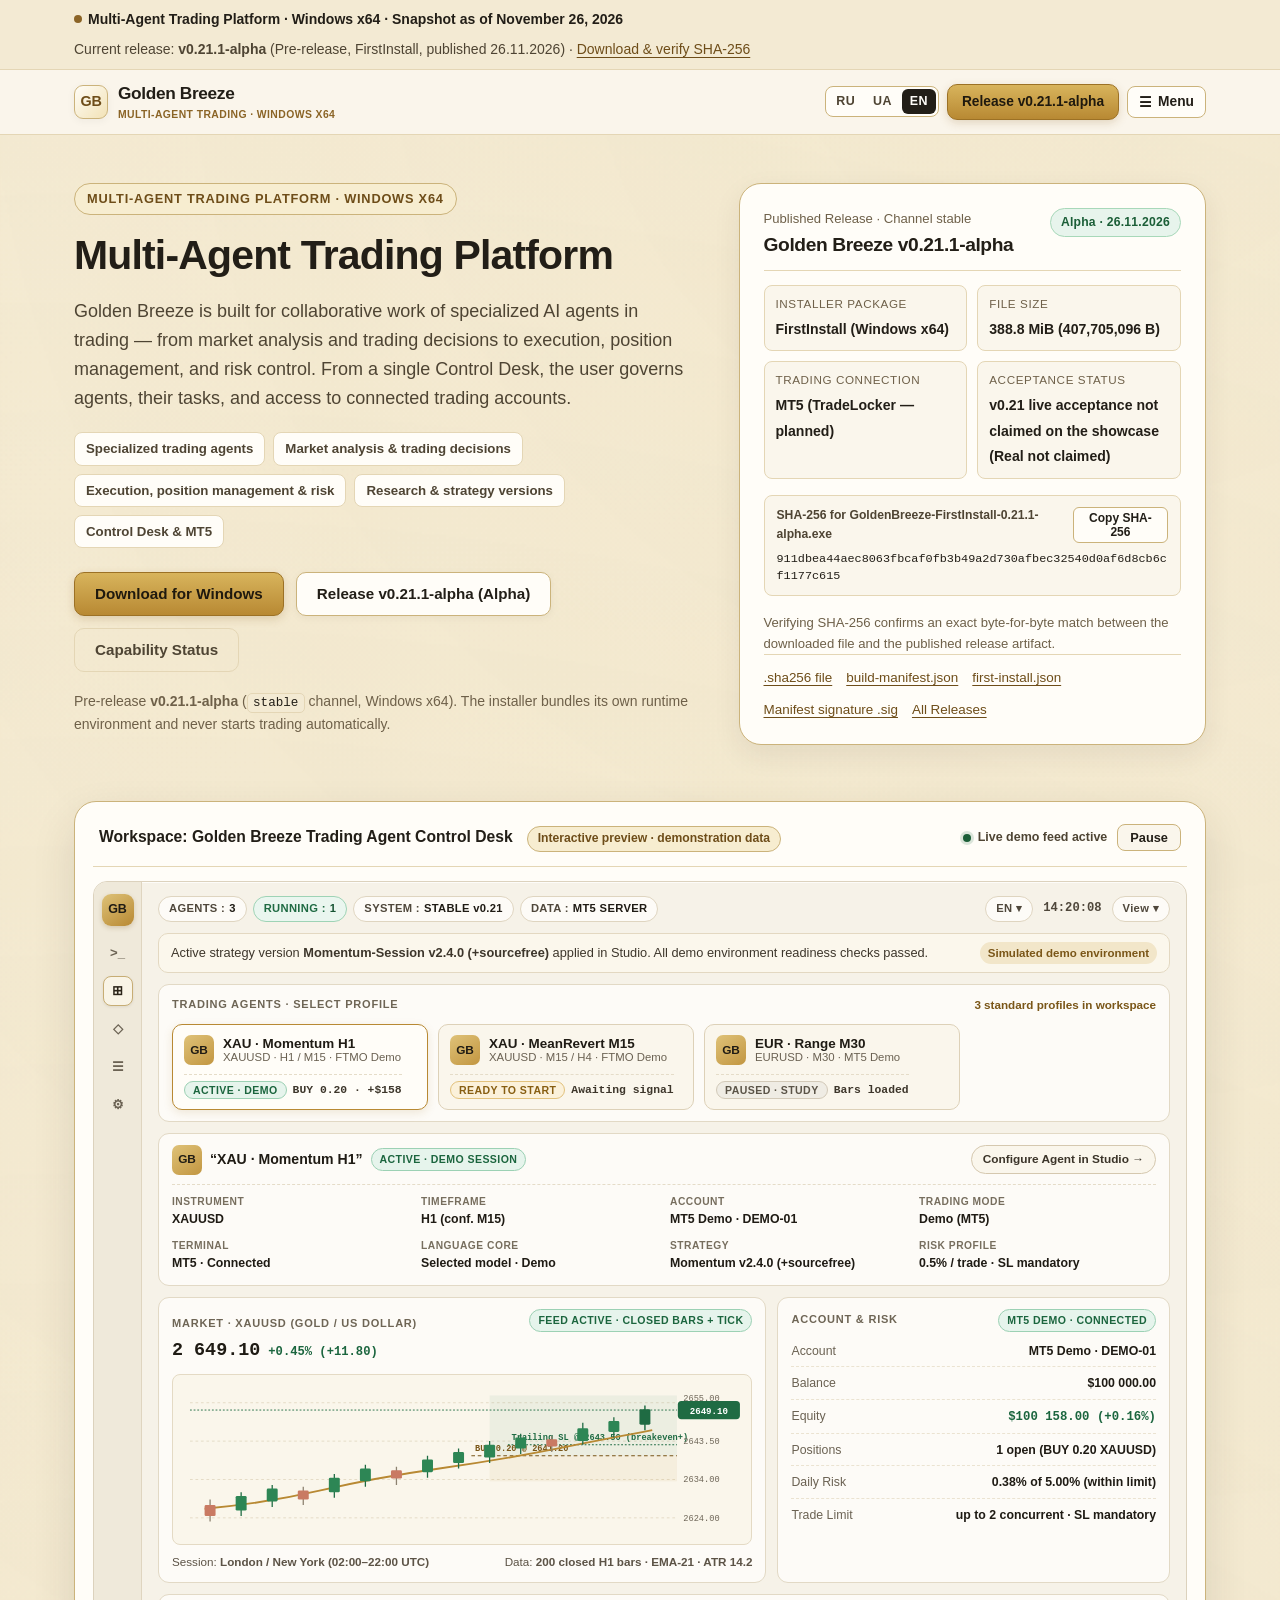
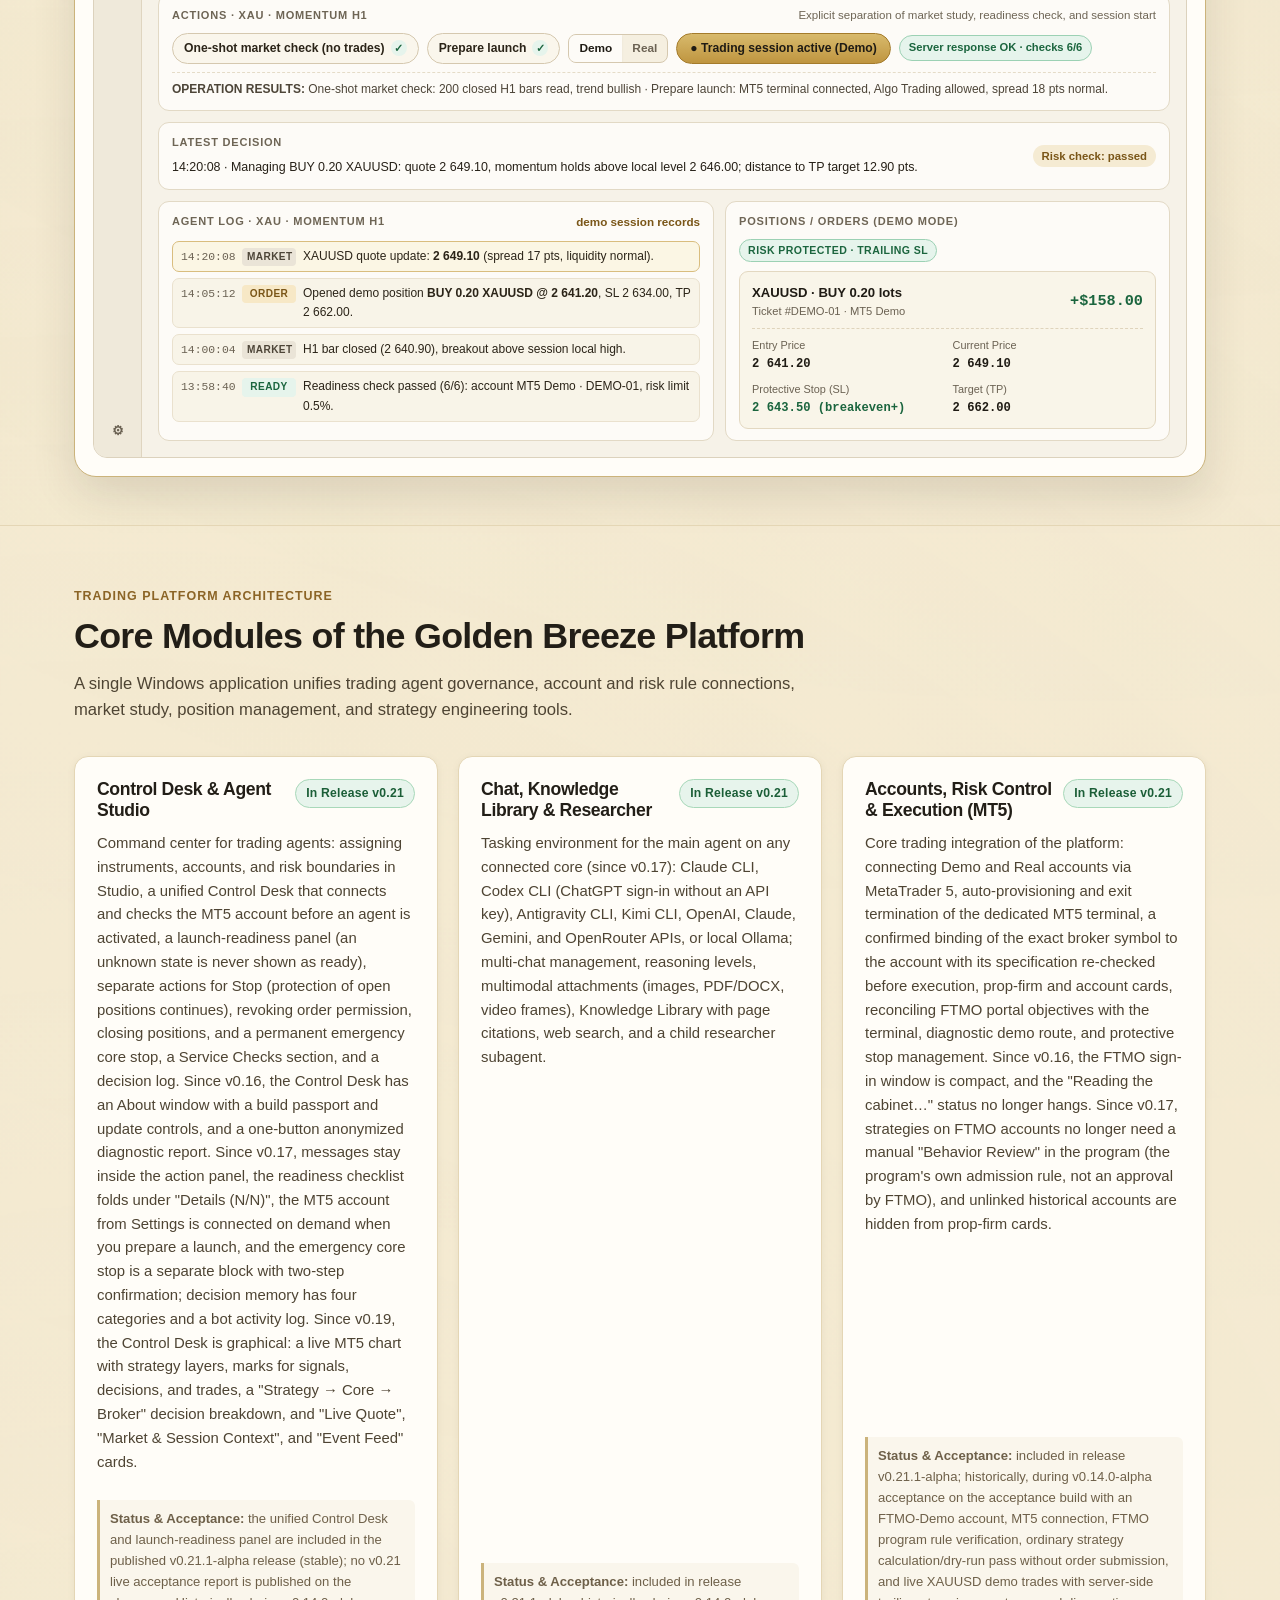
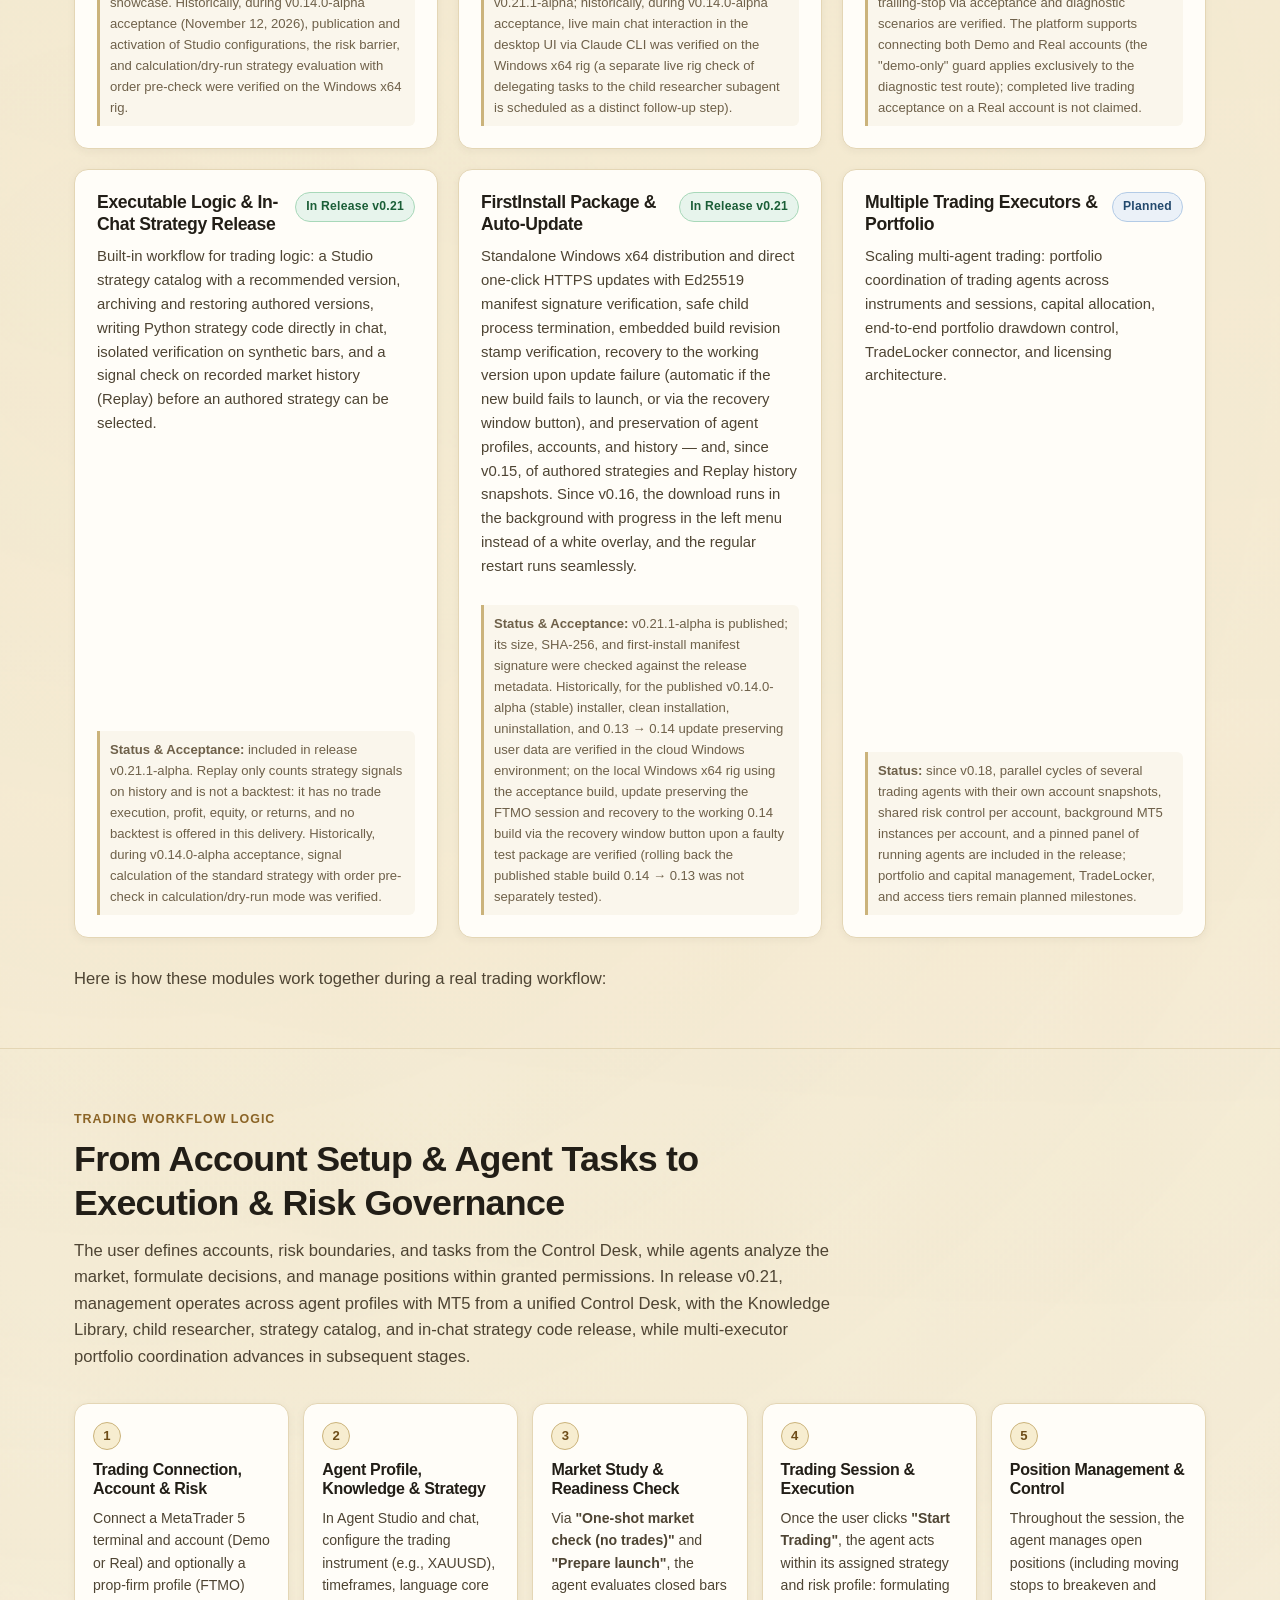
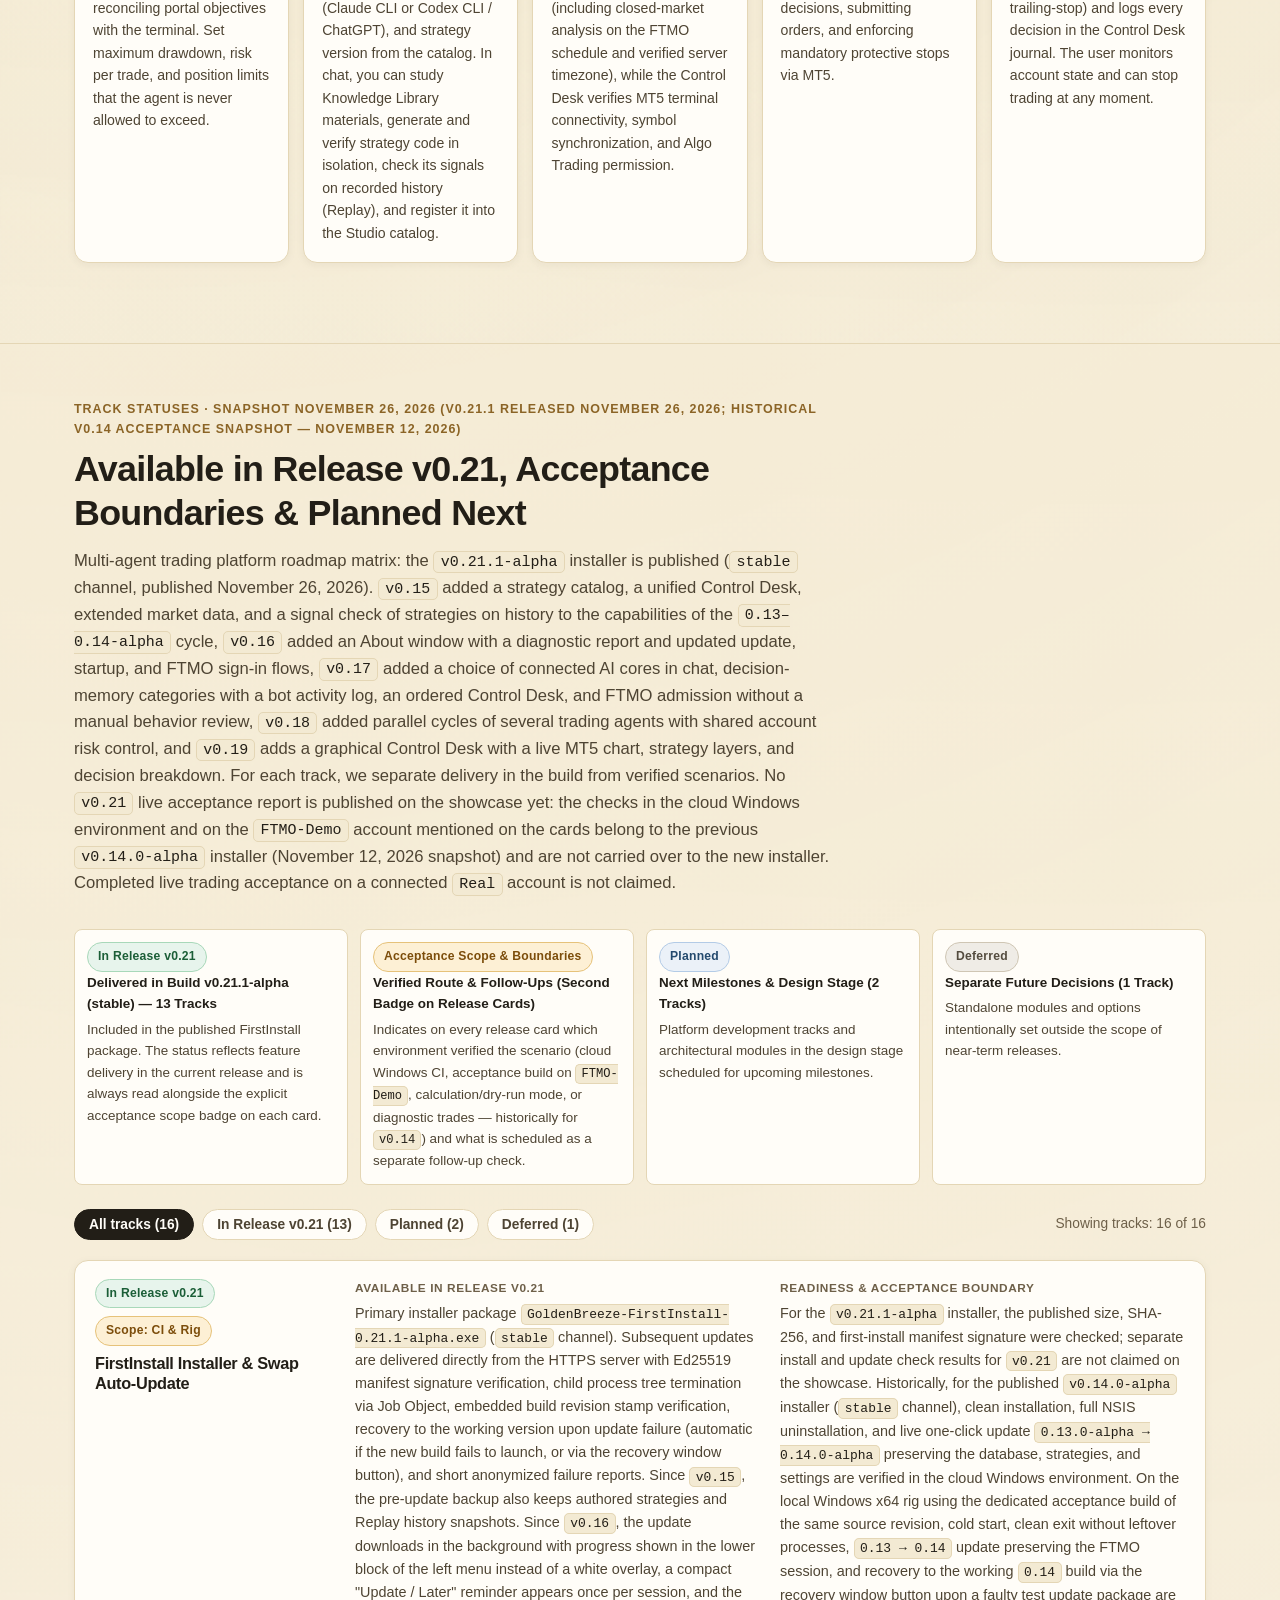
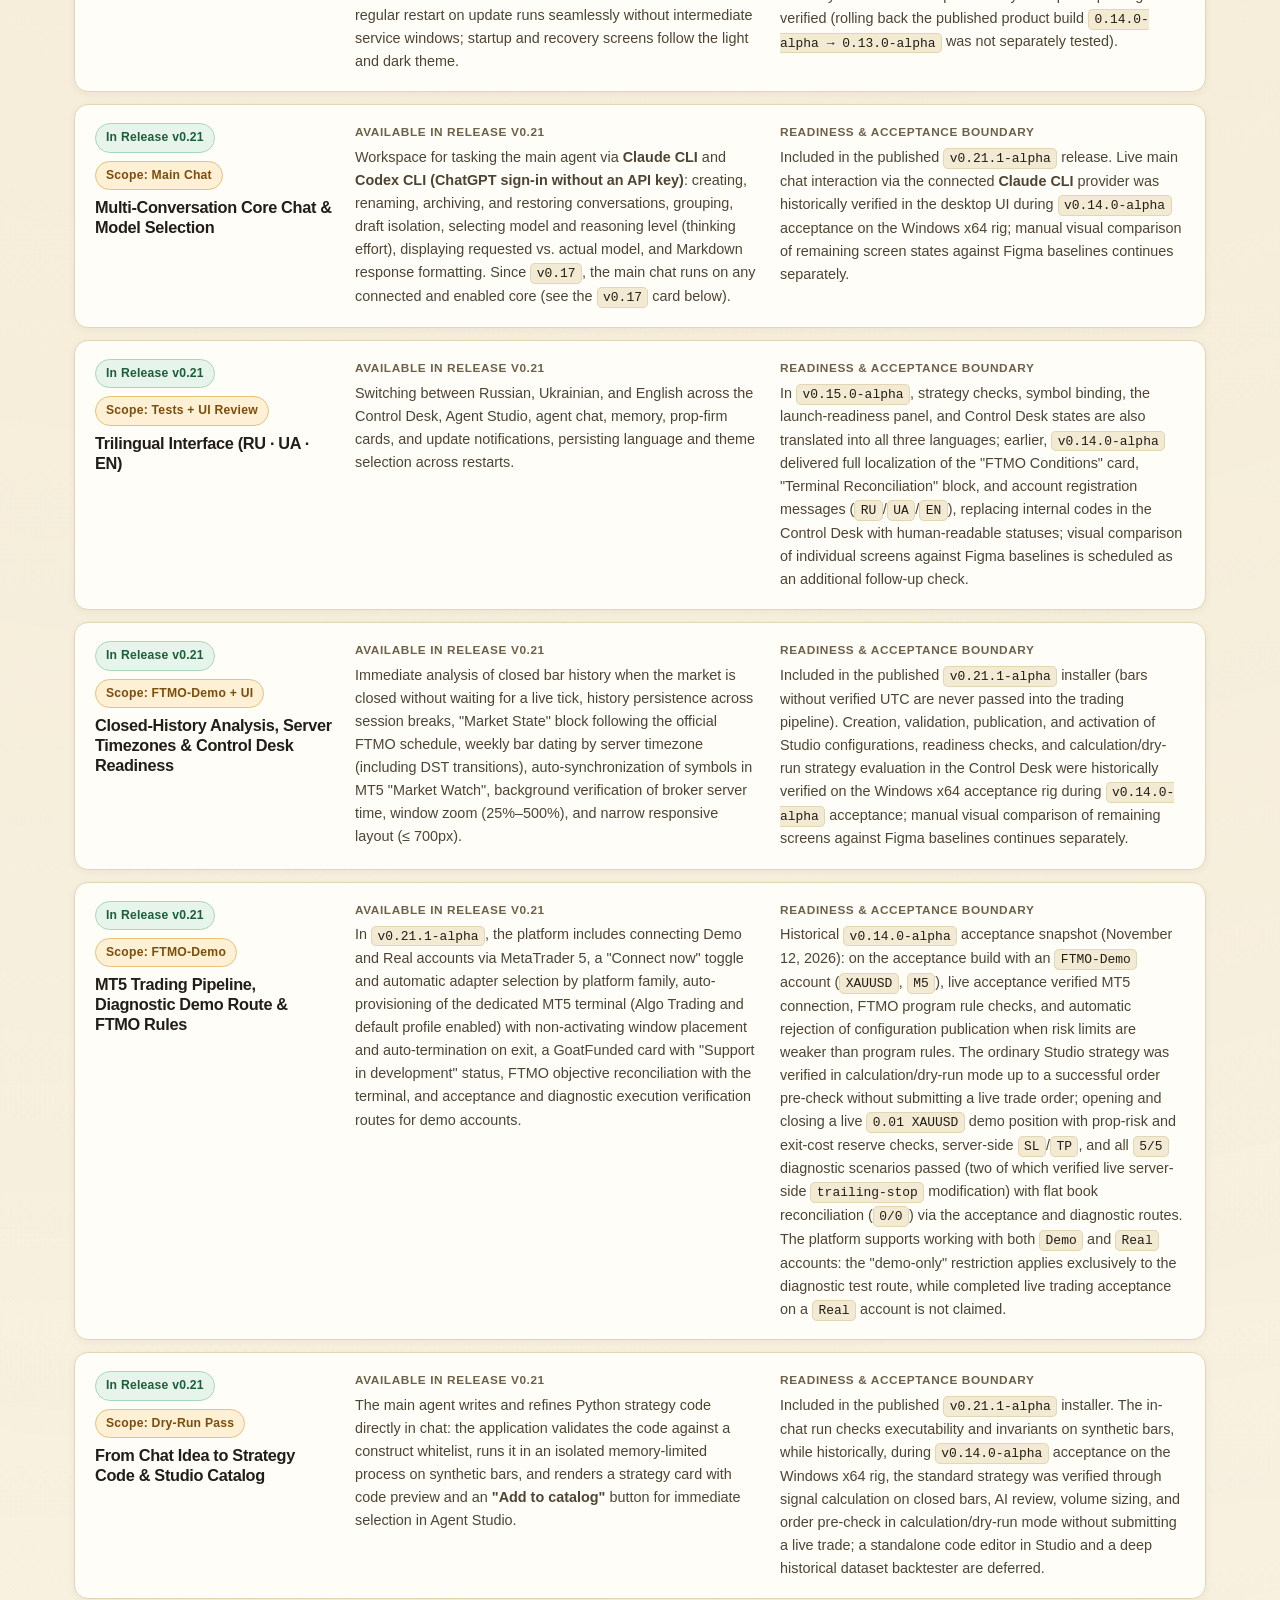
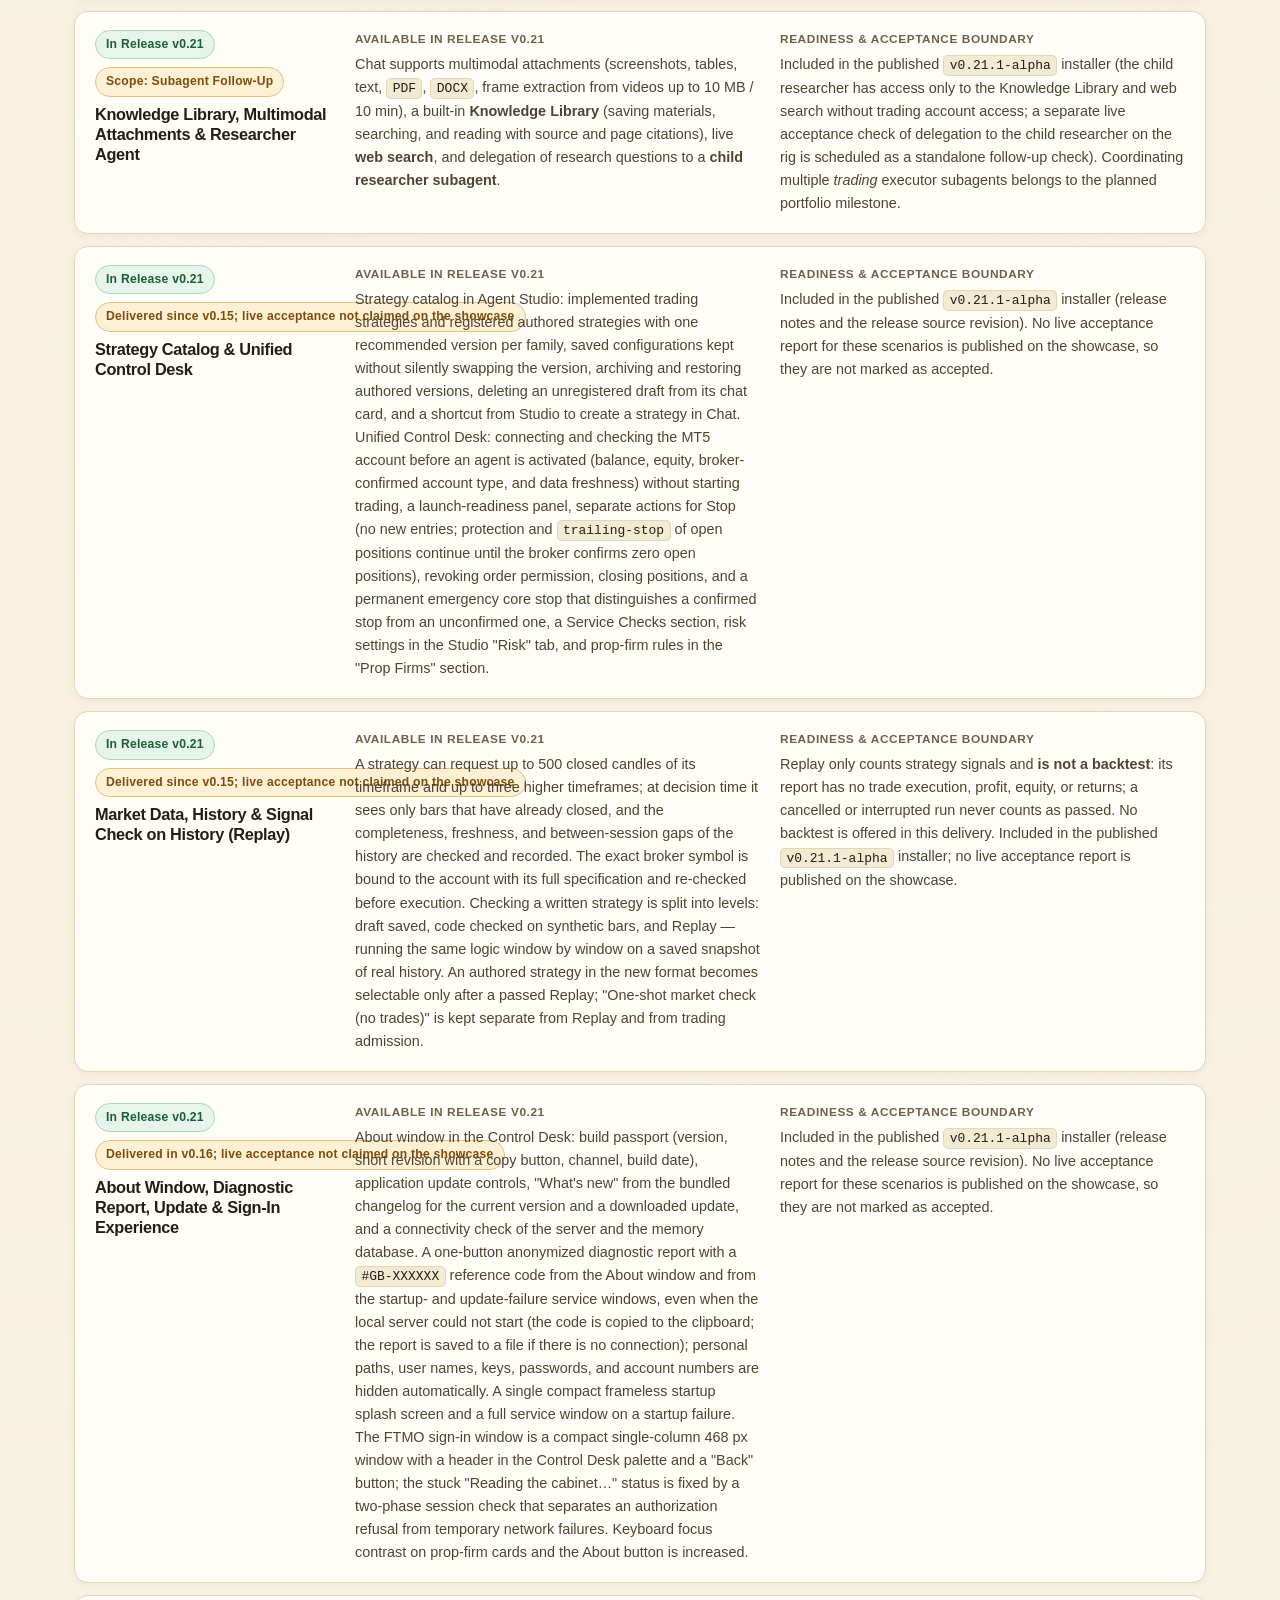
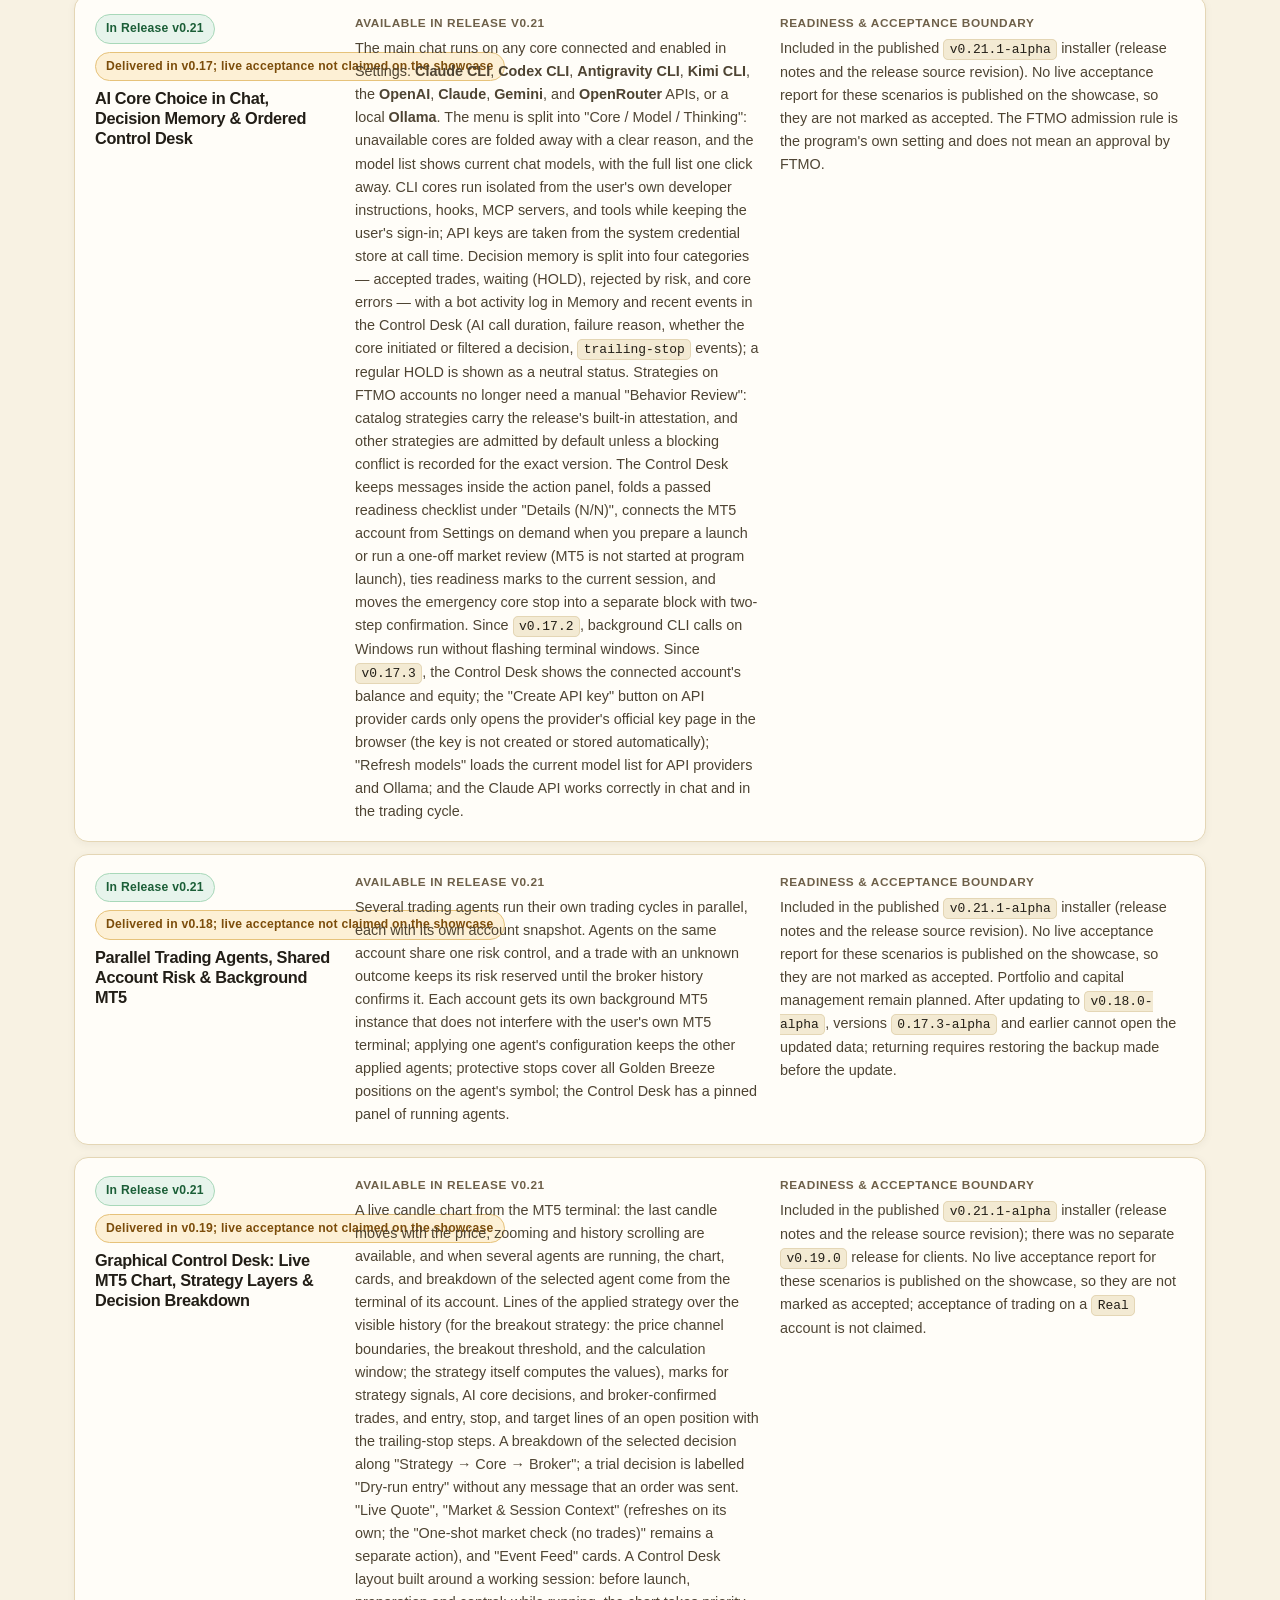
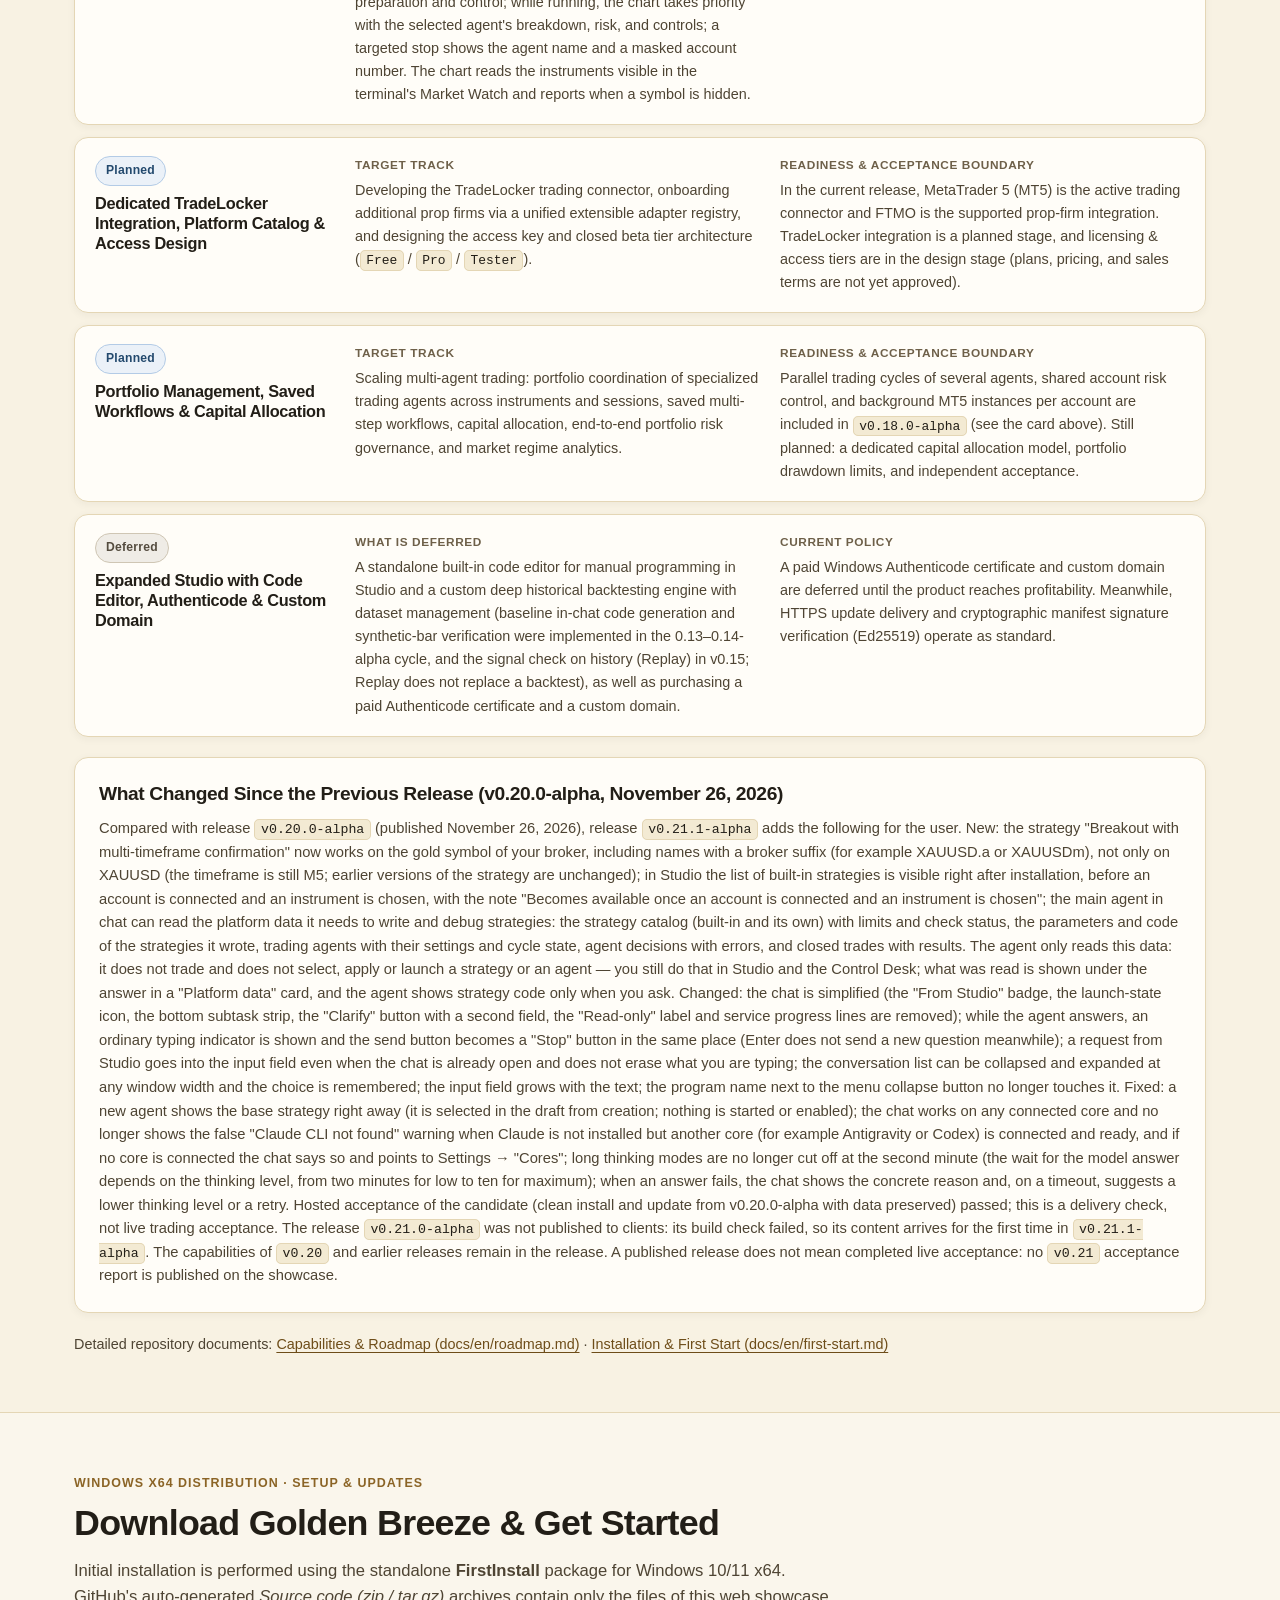
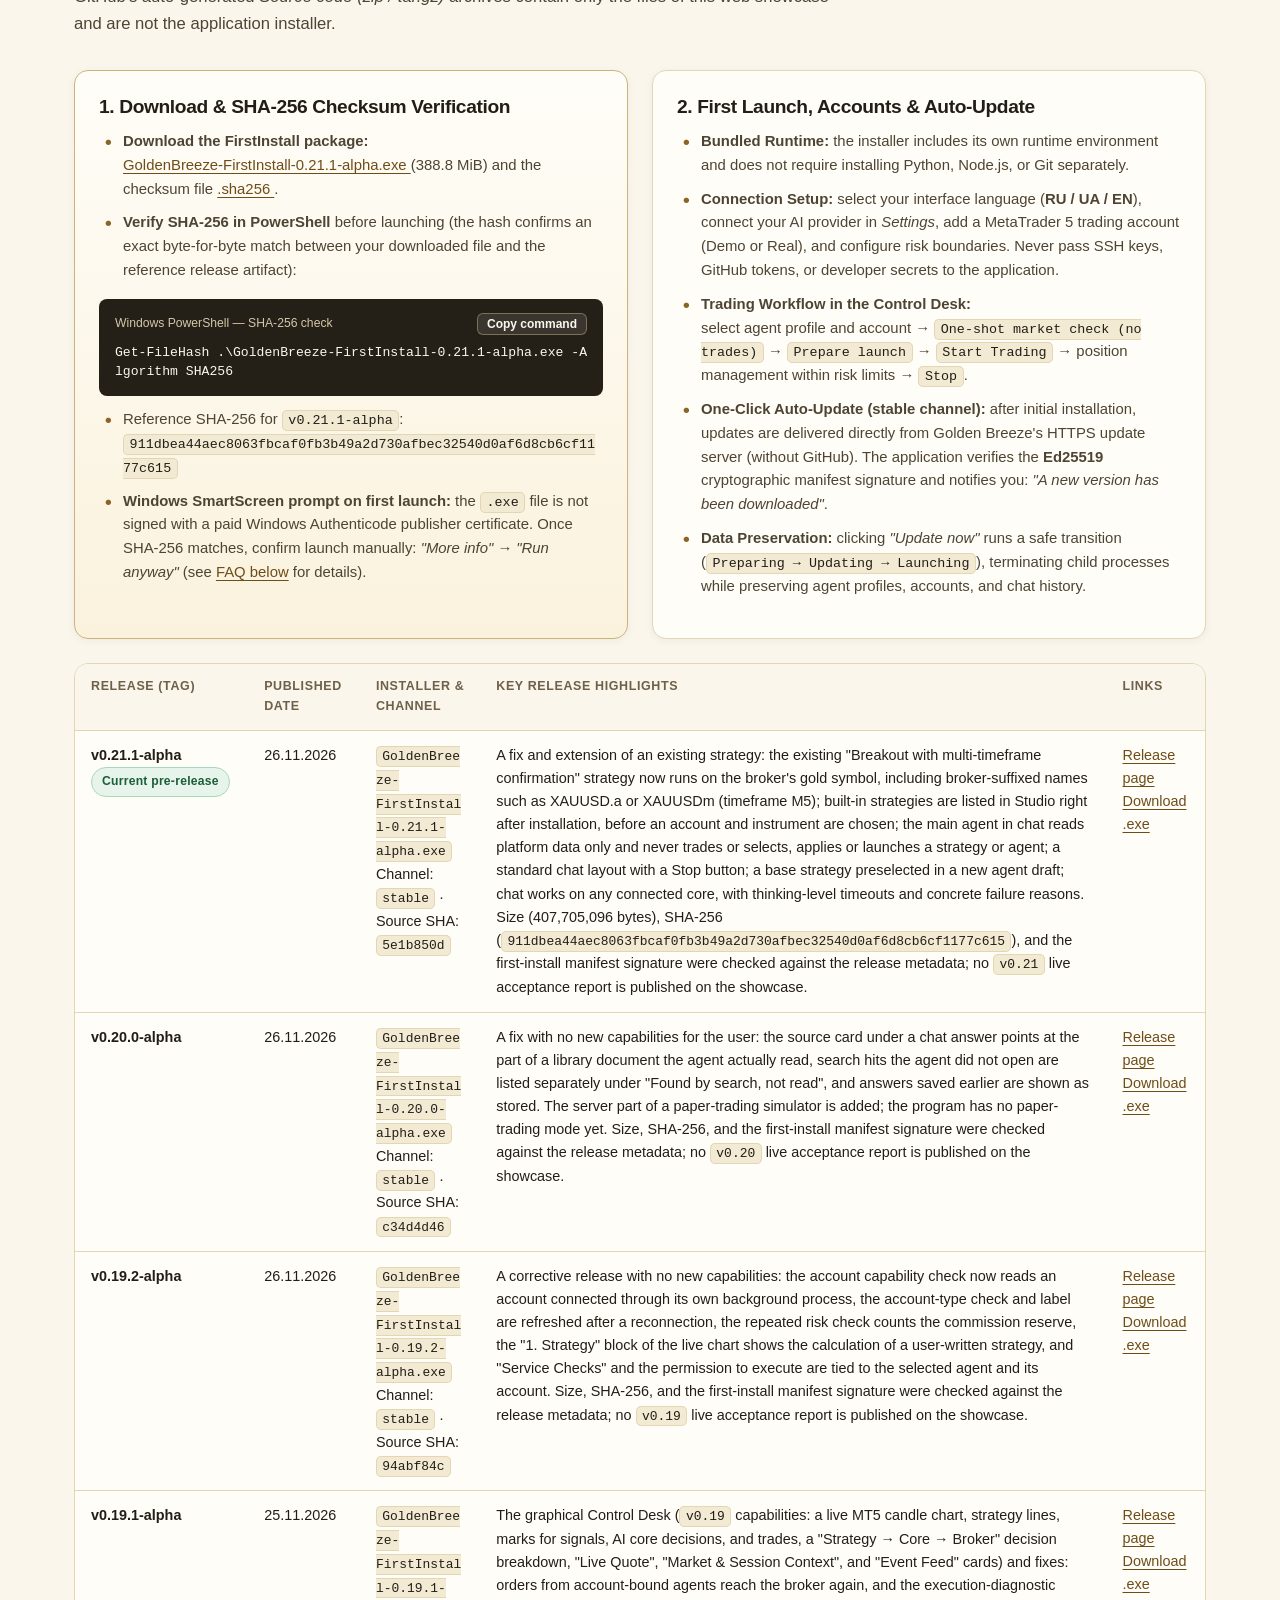
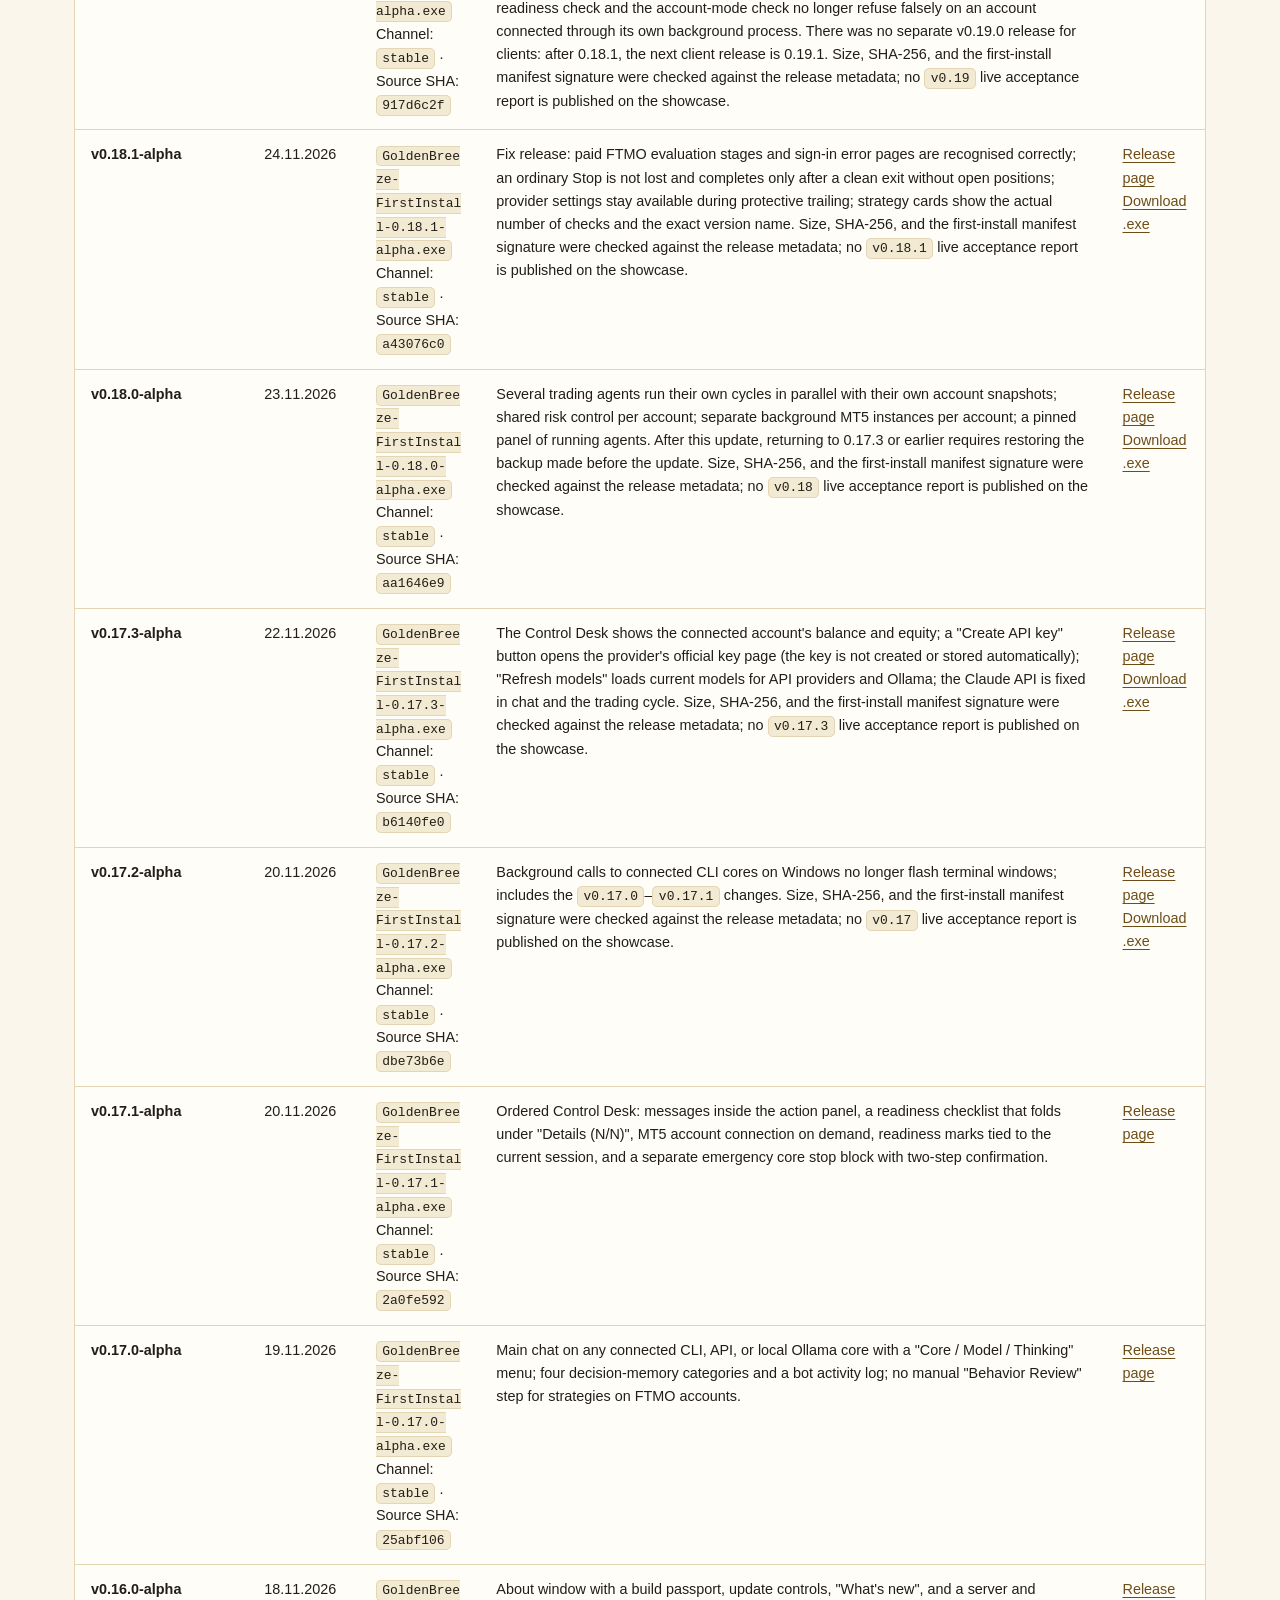
==== commit c54d2f51: "docs: refresh multilingual showcase for v0.21.1-alpha Six READMEs and the RU/UK/EN pages move to v0." ====
--- a/docs/en/index.html
+++ b/docs/en/index.html
@@ -25,7 +25,7 @@
         Multi-Agent Trading Platform · Windows x64 · Snapshot as of November 26, 2026
       </span>
       <span>
-        Current release: <strong>v0.20.0-alpha</strong> (Pre-release, FirstInstall, published 26.11.2026) · <a href="#download">Download &amp; verify SHA-256</a>
+        Current release: <strong>v0.21.1-alpha</strong> (Pre-release, FirstInstall, published 26.11.2026) · <a href="#download">Download &amp; verify SHA-256</a>
       </span>
     </div>
   </div>
@@ -84,11 +84,11 @@
 
         <a
           class="btn btn--primary btn--sm header-release-btn"
-          href="https://github.com/nikolaykazakovvs-ux/golden-breeze-releases/releases/tag/v0.20.0-alpha"
-          aria-label="Release v0.20.0-alpha"
+          href="https://github.com/nikolaykazakovvs-ux/golden-breeze-releases/releases/tag/v0.21.1-alpha"
+          aria-label="Release v0.21.1-alpha"
         >
-          <span class="header-release-btn__full">Release v0.20.0-alpha</span>
-          <span class="header-release-btn__short" aria-hidden="true">v0.20-alpha</span>
+          <span class="header-release-btn__full">Release v0.21.1-alpha</span>
+          <span class="header-release-btn__short" aria-hidden="true">v0.21-alpha</span>
         </a>
 
         <button
@@ -130,15 +130,15 @@
           <div class="hero__actions">
             <a
               class="btn btn--primary"
-              href="https://github.com/nikolaykazakovvs-ux/golden-breeze-releases/releases/download/v0.20.0-alpha/GoldenBreeze-FirstInstall-0.20.0-alpha.exe"
+              href="https://github.com/nikolaykazakovvs-ux/golden-breeze-releases/releases/download/v0.21.1-alpha/GoldenBreeze-FirstInstall-0.21.1-alpha.exe"
             >
               Download for Windows
             </a>
             <a
               class="btn btn--secondary"
-              href="https://github.com/nikolaykazakovvs-ux/golden-breeze-releases/releases/tag/v0.20.0-alpha"
+              href="https://github.com/nikolaykazakovvs-ux/golden-breeze-releases/releases/tag/v0.21.1-alpha"
             >
-              Release v0.20.0-alpha (Alpha)
+              Release v0.21.1-alpha (Alpha)
             </a>
             <a class="btn btn--ghost" href="#roadmap">
               Capability Status
@@ -146,7 +146,7 @@
           </div>
 
           <p class="hero__note">
-            Pre-release <strong>v0.20.0-alpha</strong> (<code>stable</code> channel, Windows x64). The installer bundles its own runtime environment and never starts trading automatically.
+            Pre-release <strong>v0.21.1-alpha</strong> (<code>stable</code> channel, Windows x64). The installer bundles its own runtime environment and never starts trading automatically.
           </p>
         </div>
 
@@ -155,7 +155,7 @@
           <div class="release-card__header">
             <div>
               <p class="release-card__meta">Published Release · Channel stable</p>
-              <h2 id="release-card-heading" class="release-card__title">Golden Breeze v0.20.0-alpha</h2>
+              <h2 id="release-card-heading" class="release-card__title">Golden Breeze v0.21.1-alpha</h2>
             </div>
             <span class="badge badge--released">Alpha · 26.11.2026</span>
           </div>
@@ -167,7 +167,7 @@
             </div>
             <div class="spec-box">
               <span class="spec-box__label">File Size</span>
-              <span class="spec-box__value">388.8 MiB (407,647,786 B)</span>
+              <span class="spec-box__value">388.8 MiB (407,705,096 B)</span>
             </div>
             <div class="spec-box">
               <span class="spec-box__label">Trading Connection</span>
@@ -175,18 +175,18 @@
             </div>
             <div class="spec-box">
               <span class="spec-box__label">Acceptance Status</span>
-              <span class="spec-box__value">v0.20 live acceptance not claimed on the showcase (Real not claimed)</span>
+              <span class="spec-box__value">v0.21 live acceptance not claimed on the showcase (Real not claimed)</span>
             </div>
           </div>
 
           <div class="hash-box">
             <div class="hash-box__header">
-              <span class="hash-box__label">SHA-256 for GoldenBreeze-FirstInstall-0.20.0-alpha.exe</span>
+              <span class="hash-box__label">SHA-256 for GoldenBreeze-FirstInstall-0.21.1-alpha.exe</span>
               <button class="copy-btn" type="button" data-copy-target="hero-sha256">
                 Copy SHA-256
               </button>
             </div>
-            <code id="hero-sha256" class="hash-box__code">5ffdb08fc824bc336387be4b6c718fea6853dc11976bed9da51dde0c3d9299c4</code>
+            <code id="hero-sha256" class="hash-box__code">911dbea44aec8063fbcaf0fb3b49a2d730afbec32540d0af6d8cb6cf1177c615</code>
           </div>
 
           <p class="release-card__meta">
@@ -194,10 +194,10 @@
           </p>
 
           <div class="release-card__links">
-            <a href="https://github.com/nikolaykazakovvs-ux/golden-breeze-releases/releases/download/v0.20.0-alpha/GoldenBreeze-FirstInstall-0.20.0-alpha.exe.sha256">.sha256 file</a>
-            <a href="https://github.com/nikolaykazakovvs-ux/golden-breeze-releases/releases/download/v0.20.0-alpha/build-manifest.json">build-manifest.json</a>
-            <a href="https://github.com/nikolaykazakovvs-ux/golden-breeze-releases/releases/download/v0.20.0-alpha/first-install.json">first-install.json</a>
-            <a href="https://github.com/nikolaykazakovvs-ux/golden-breeze-releases/releases/download/v0.20.0-alpha/first-install.json.sig">Manifest signature .sig</a>
+            <a href="https://github.com/nikolaykazakovvs-ux/golden-breeze-releases/releases/download/v0.21.1-alpha/GoldenBreeze-FirstInstall-0.21.1-alpha.exe.sha256">.sha256 file</a>
+            <a href="https://github.com/nikolaykazakovvs-ux/golden-breeze-releases/releases/download/v0.21.1-alpha/build-manifest.json">build-manifest.json</a>
+            <a href="https://github.com/nikolaykazakovvs-ux/golden-breeze-releases/releases/download/v0.21.1-alpha/first-install.json">first-install.json</a>
+            <a href="https://github.com/nikolaykazakovvs-ux/golden-breeze-releases/releases/download/v0.21.1-alpha/first-install.json.sig">Manifest signature .sig</a>
             <a href="https://github.com/nikolaykazakovvs-ux/golden-breeze-releases/releases">All Releases</a>
           </div>
         </aside>
@@ -258,7 +258,7 @@
                 <div class="pult-demo__sys-pills">
                   <span class="pult-sys-pill">AGENTS : <strong>3</strong></span>
                   <span class="pult-sys-pill pult-sys-pill--ok">RUNNING : <strong id="pult-sys-running">1</strong></span>
-                  <span class="pult-sys-pill">SYSTEM : <strong>STABLE v0.20</strong></span>
+                  <span class="pult-sys-pill">SYSTEM : <strong>STABLE v0.21</strong></span>
                   <span class="pult-sys-pill">DATA : <strong>MT5 SERVER</strong></span>
                 </div>
                 <div class="pult-demo__sys-right">
@@ -674,14 +674,14 @@
             <div class="feature-card__top">
               <div class="feature-card__header">
                 <h3 class="feature-card__title">Control Desk &amp; Agent Studio</h3>
-                <span class="badge badge--released">In Release v0.20</span>
+                <span class="badge badge--released">In Release v0.21</span>
               </div>
               <p class="feature-card__desc">
                 Command center for trading agents: assigning instruments, accounts, and risk boundaries in Studio, a unified Control Desk that connects and checks the MT5 account before an agent is activated, a launch-readiness panel (an unknown state is never shown as ready), separate actions for Stop (protection of open positions continues), revoking order permission, closing positions, and a permanent emergency core stop, a Service Checks section, and a decision log. Since v0.16, the Control Desk has an About window with a build passport and update controls, and a one-button anonymized diagnostic report. Since v0.17, messages stay inside the action panel, the readiness checklist folds under "Details (N/N)", the MT5 account from Settings is connected on demand when you prepare a launch, and the emergency core stop is a separate block with two-step confirmation; decision memory has four categories and a bot activity log. Since v0.19, the Control Desk is graphical: a live MT5 chart with strategy layers, marks for signals, decisions, and trades, a "Strategy → Core → Broker" decision breakdown, and "Live Quote", "Market &amp; Session Context", and "Event Feed" cards.
               </p>
             </div>
             <p class="feature-card__boundary">
-              <strong>Status &amp; Acceptance:</strong> the unified Control Desk and launch-readiness panel are included in the published v0.20.0-alpha release (stable); no v0.20 live acceptance report is published on the showcase. Historically, during v0.14.0-alpha acceptance (November 12, 2026), publication and activation of Studio configurations, the risk barrier, and calculation/dry-run strategy evaluation with order pre-check were verified on the Windows x64 rig.
+              <strong>Status &amp; Acceptance:</strong> the unified Control Desk and launch-readiness panel are included in the published v0.21.1-alpha release (stable); no v0.21 live acceptance report is published on the showcase. Historically, during v0.14.0-alpha acceptance (November 12, 2026), publication and activation of Studio configurations, the risk barrier, and calculation/dry-run strategy evaluation with order pre-check were verified on the Windows x64 rig.
             </p>
           </article>
 
@@ -690,14 +690,14 @@
             <div class="feature-card__top">
               <div class="feature-card__header">
                 <h3 class="feature-card__title">Chat, Knowledge Library &amp; Researcher</h3>
-                <span class="badge badge--released">In Release v0.20</span>
+                <span class="badge badge--released">In Release v0.21</span>
               </div>
               <p class="feature-card__desc">
                 Tasking environment for the main agent on any connected core (since v0.17): Claude CLI, Codex CLI (ChatGPT sign-in without an API key), Antigravity CLI, Kimi CLI, OpenAI, Claude, Gemini, and OpenRouter APIs, or local Ollama; multi-chat management, reasoning levels, multimodal attachments (images, PDF/DOCX, video frames), Knowledge Library with page citations, web search, and a child researcher subagent.
               </p>
             </div>
             <p class="feature-card__boundary">
-              <strong>Status &amp; Acceptance:</strong> included in release v0.20.0-alpha; historically, during v0.14.0-alpha acceptance, live main chat interaction in the desktop UI via Claude CLI was verified on the Windows x64 rig (a separate live rig check of delegating tasks to the child researcher subagent is scheduled as a distinct follow-up step).
+              <strong>Status &amp; Acceptance:</strong> included in release v0.21.1-alpha; historically, during v0.14.0-alpha acceptance, live main chat interaction in the desktop UI via Claude CLI was verified on the Windows x64 rig (a separate live rig check of delegating tasks to the child researcher subagent is scheduled as a distinct follow-up step).
             </p>
           </article>
 
@@ -706,14 +706,14 @@
             <div class="feature-card__top">
               <div class="feature-card__header">
                 <h3 class="feature-card__title">Accounts, Risk Control &amp; Execution (MT5)</h3>
-                <span class="badge badge--released">In Release v0.20</span>
+                <span class="badge badge--released">In Release v0.21</span>
               </div>
               <p class="feature-card__desc">
                 Core trading integration of the platform: connecting Demo and Real accounts via MetaTrader 5, auto-provisioning and exit termination of the dedicated MT5 terminal, a confirmed binding of the exact broker symbol to the account with its specification re-checked before execution, prop-firm and account cards, reconciling FTMO portal objectives with the terminal, diagnostic demo route, and protective stop management. Since v0.16, the FTMO sign-in window is compact, and the "Reading the cabinet…" status no longer hangs. Since v0.17, strategies on FTMO accounts no longer need a manual "Behavior Review" in the program (the program's own admission rule, not an approval by FTMO), and unlinked historical accounts are hidden from prop-firm cards.
               </p>
             </div>
             <p class="feature-card__boundary">
-              <strong>Status &amp; Acceptance:</strong> included in release v0.20.0-alpha; historically, during v0.14.0-alpha acceptance on the acceptance build with an FTMO-Demo account, MT5 connection, FTMO program rule verification, ordinary strategy calculation/dry-run pass without order submission, and live XAUUSD demo trades with server-side trailing-stop via acceptance and diagnostic scenarios are verified. The platform supports connecting both Demo and Real accounts (the "demo-only" guard applies exclusively to the diagnostic test route); completed live trading acceptance on a Real account is not claimed.
+              <strong>Status &amp; Acceptance:</strong> included in release v0.21.1-alpha; historically, during v0.14.0-alpha acceptance on the acceptance build with an FTMO-Demo account, MT5 connection, FTMO program rule verification, ordinary strategy calculation/dry-run pass without order submission, and live XAUUSD demo trades with server-side trailing-stop via acceptance and diagnostic scenarios are verified. The platform supports connecting both Demo and Real accounts (the "demo-only" guard applies exclusively to the diagnostic test route); completed live trading acceptance on a Real account is not claimed.
             </p>
           </article>
 
@@ -722,14 +722,14 @@
             <div class="feature-card__top">
               <div class="feature-card__header">
                 <h3 class="feature-card__title">Executable Logic &amp; In-Chat Strategy Release</h3>
-                <span class="badge badge--released">In Release v0.20</span>
+                <span class="badge badge--released">In Release v0.21</span>
               </div>
               <p class="feature-card__desc">
                 Built-in workflow for trading logic: a Studio strategy catalog with a recommended version, archiving and restoring authored versions, writing Python strategy code directly in chat, isolated verification on synthetic bars, and a signal check on recorded market history (Replay) before an authored strategy can be selected.
               </p>
             </div>
             <p class="feature-card__boundary">
-              <strong>Status &amp; Acceptance:</strong> included in release v0.20.0-alpha. Replay only counts strategy signals on history and is not a backtest: it has no trade execution, profit, equity, or returns, and no backtest is offered in this delivery. Historically, during v0.14.0-alpha acceptance, signal calculation of the standard strategy with order pre-check in calculation/dry-run mode was verified.
+              <strong>Status &amp; Acceptance:</strong> included in release v0.21.1-alpha. Replay only counts strategy signals on history and is not a backtest: it has no trade execution, profit, equity, or returns, and no backtest is offered in this delivery. Historically, during v0.14.0-alpha acceptance, signal calculation of the standard strategy with order pre-check in calculation/dry-run mode was verified.
             </p>
           </article>
 
@@ -738,14 +738,14 @@
             <div class="feature-card__top">
               <div class="feature-card__header">
                 <h3 class="feature-card__title">FirstInstall Package &amp; Auto-Update</h3>
-                <span class="badge badge--released">In Release v0.20</span>
+                <span class="badge badge--released">In Release v0.21</span>
               </div>
               <p class="feature-card__desc">
                 Standalone Windows x64 distribution and direct one-click HTTPS updates with Ed25519 manifest signature verification, safe child process termination, embedded build revision stamp verification, recovery to the working version upon update failure (automatic if the new build fails to launch, or via the recovery window button), and preservation of agent profiles, accounts, and history — and, since v0.15, of authored strategies and Replay history snapshots. Since v0.16, the download runs in the background with progress in the left menu instead of a white overlay, and the regular restart runs seamlessly.
               </p>
             </div>
             <p class="feature-card__boundary">
-              <strong>Status &amp; Acceptance:</strong> v0.20.0-alpha is published; its size, SHA-256, and first-install manifest signature were checked against the release metadata. Historically, for the published v0.14.0-alpha (stable) installer, clean installation, uninstallation, and 0.13 → 0.14 update preserving user data are verified in the cloud Windows environment; on the local Windows x64 rig using the acceptance build, update preserving the FTMO session and recovery to the working 0.14 build via the recovery window button upon a faulty test package are verified (rolling back the published stable build 0.14 → 0.13 was not separately tested).
+              <strong>Status &amp; Acceptance:</strong> v0.21.1-alpha is published; its size, SHA-256, and first-install manifest signature were checked against the release metadata. Historically, for the published v0.14.0-alpha (stable) installer, clean installation, uninstallation, and 0.13 → 0.14 update preserving user data are verified in the cloud Windows environment; on the local Windows x64 rig using the acceptance build, update preserving the FTMO session and recovery to the working 0.14 build via the recovery window button upon a faulty test package are verified (rolling back the published stable build 0.14 → 0.13 was not separately tested).
             </p>
           </article>
 
@@ -781,7 +781,7 @@
             From Account Setup &amp; Agent Tasks to Execution &amp; Risk Governance
           </h2>
           <p class="section__subtitle">
-            The user defines accounts, risk boundaries, and tasks from the Control Desk, while agents analyze the market, formulate decisions, and manage positions within granted permissions. In release v0.20, management operates across agent profiles with MT5 from a unified Control Desk, with the Knowledge Library, child researcher, strategy catalog, and in-chat strategy code release, while multi-executor portfolio coordination advances in subsequent stages.
+            The user defines accounts, risk boundaries, and tasks from the Control Desk, while agents analyze the market, formulate decisions, and manage positions within granted permissions. In release v0.21, management operates across agent profiles with MT5 from a unified Control Desk, with the Knowledge Library, child researcher, strategy catalog, and in-chat strategy code release, while multi-executor portfolio coordination advances in subsequent stages.
           </p>
         </div>
 
@@ -833,20 +833,20 @@
     <section id="roadmap" class="section section--alt" aria-labelledby="roadmap-title">
       <div class="container">
         <div class="section__header">
-          <span class="section__eyebrow">Track Statuses · Snapshot November 26, 2026 (v0.20.0 released November 26, 2026; historical v0.14 acceptance snapshot — November 12, 2026)</span>
+          <span class="section__eyebrow">Track Statuses · Snapshot November 26, 2026 (v0.21.1 released November 26, 2026; historical v0.14 acceptance snapshot — November 12, 2026)</span>
           <h2 id="roadmap-title" class="section__title">
-            Available in Release v0.20, Acceptance Boundaries &amp; Planned Next
+            Available in Release v0.21, Acceptance Boundaries &amp; Planned Next
           </h2>
           <p class="section__subtitle">
-            Multi-agent trading platform roadmap matrix: the <code>v0.20.0-alpha</code> installer is published (<code>stable</code> channel, published November 26, 2026). <code>v0.15</code> added a strategy catalog, a unified Control Desk, extended market data, and a signal check of strategies on history to the capabilities of the <code>0.13–0.14-alpha</code> cycle, <code>v0.16</code> added an About window with a diagnostic report and updated update, startup, and FTMO sign-in flows, <code>v0.17</code> added a choice of connected AI cores in chat, decision-memory categories with a bot activity log, an ordered Control Desk, and FTMO admission without a manual behavior review, <code>v0.18</code> added parallel cycles of several trading agents with shared account risk control, and <code>v0.19</code> adds a graphical Control Desk with a live MT5 chart, strategy layers, and decision breakdown. For each track, we separate delivery in the build from verified scenarios. No <code>v0.20</code> live acceptance report is published on the showcase yet: the checks in the cloud Windows environment and on the <code>FTMO-Demo</code> account mentioned on the cards belong to the previous <code>v0.14.0-alpha</code> installer (November 12, 2026 snapshot) and are not carried over to the new installer. Completed live trading acceptance on a connected <code>Real</code> account is not claimed.
+            Multi-agent trading platform roadmap matrix: the <code>v0.21.1-alpha</code> installer is published (<code>stable</code> channel, published November 26, 2026). <code>v0.15</code> added a strategy catalog, a unified Control Desk, extended market data, and a signal check of strategies on history to the capabilities of the <code>0.13–0.14-alpha</code> cycle, <code>v0.16</code> added an About window with a diagnostic report and updated update, startup, and FTMO sign-in flows, <code>v0.17</code> added a choice of connected AI cores in chat, decision-memory categories with a bot activity log, an ordered Control Desk, and FTMO admission without a manual behavior review, <code>v0.18</code> added parallel cycles of several trading agents with shared account risk control, and <code>v0.19</code> adds a graphical Control Desk with a live MT5 chart, strategy layers, and decision breakdown. For each track, we separate delivery in the build from verified scenarios. No <code>v0.21</code> live acceptance report is published on the showcase yet: the checks in the cloud Windows environment and on the <code>FTMO-Demo</code> account mentioned on the cards belong to the previous <code>v0.14.0-alpha</code> installer (November 12, 2026 snapshot) and are not carried over to the new installer. Completed live trading acceptance on a connected <code>Real</code> account is not claimed.
           </p>
         </div>
 
         <!-- Status legend -->
         <div class="status-legend" aria-label="Readiness status legend">
           <div class="legend-item">
-            <span class="badge badge--released">In Release v0.20</span>
-            <strong>Delivered in Build v0.20.0-alpha (stable) — 13 Tracks</strong>
+            <span class="badge badge--released">In Release v0.21</span>
+            <strong>Delivered in Build v0.21.1-alpha (stable) — 13 Tracks</strong>
             Included in the published FirstInstall package. The status reflects feature delivery in the current release and is always read alongside the explicit acceptance scope badge on each card.
           </div>
           <div class="legend-item">
@@ -870,7 +870,7 @@
         <div class="filter-bar">
           <div class="filter-buttons" role="group" aria-label="Filter tracks by readiness status">
             <button class="filter-btn" type="button" data-filter="all" aria-pressed="true">All tracks (16)</button>
-            <button class="filter-btn" type="button" data-filter="released" aria-pressed="false">In Release v0.20 (13)</button>
+            <button class="filter-btn" type="button" data-filter="released" aria-pressed="false">In Release v0.21 (13)</button>
             <button class="filter-btn" type="button" data-filter="planned" aria-pressed="false">Planned (2)</button>
             <button class="filter-btn" type="button" data-filter="deferred" aria-pressed="false">Deferred (1)</button>
           </div>
@@ -882,20 +882,20 @@
           <!-- 1 -->
           <article class="matrix-item" data-status="released">
             <div class="matrix-item__head">
-              <span class="badge badge--released">In Release v0.20</span>
+              <span class="badge badge--released">In Release v0.21</span>
               <span class="badge badge--inprogress">Scope: CI &amp; Rig</span>
               <h3 class="matrix-item__title">FirstInstall Installer &amp; Swap Auto-Update</h3>
             </div>
             <div>
-              <span class="matrix-item__col-label">Available in Release v0.20</span>
-              <p class="matrix-item__text">
-                Primary installer package <code>GoldenBreeze-FirstInstall-0.20.0-alpha.exe</code> (<code>stable</code> channel). Subsequent updates are delivered directly from the HTTPS server with Ed25519 manifest signature verification, child process tree termination via Job Object, embedded build revision stamp verification, recovery to the working version upon update failure (automatic if the new build fails to launch, or via the recovery window button), and short anonymized failure reports. Since <code>v0.15</code>, the pre-update backup also keeps authored strategies and Replay history snapshots. Since <code>v0.16</code>, the update downloads in the background with progress shown in the lower block of the left menu instead of a white overlay, a compact "Update / Later" reminder appears once per session, and the regular restart on update runs seamlessly without intermediate service windows; startup and recovery screens follow the light and dark theme.
+              <span class="matrix-item__col-label">Available in Release v0.21</span>
+              <p class="matrix-item__text">
+                Primary installer package <code>GoldenBreeze-FirstInstall-0.21.1-alpha.exe</code> (<code>stable</code> channel). Subsequent updates are delivered directly from the HTTPS server with Ed25519 manifest signature verification, child process tree termination via Job Object, embedded build revision stamp verification, recovery to the working version upon update failure (automatic if the new build fails to launch, or via the recovery window button), and short anonymized failure reports. Since <code>v0.15</code>, the pre-update backup also keeps authored strategies and Replay history snapshots. Since <code>v0.16</code>, the update downloads in the background with progress shown in the lower block of the left menu instead of a white overlay, a compact "Update / Later" reminder appears once per session, and the regular restart on update runs seamlessly without intermediate service windows; startup and recovery screens follow the light and dark theme.
               </p>
             </div>
             <div>
               <span class="matrix-item__col-label">Readiness &amp; Acceptance Boundary</span>
               <p class="matrix-item__text">
-                For the <code>v0.20.0-alpha</code> installer, the published size, SHA-256, and first-install manifest signature were checked; separate install and update check results for <code>v0.20</code> are not claimed on the showcase. Historically, for the published <code>v0.14.0-alpha</code> installer (<code>stable</code> channel), clean installation, full NSIS uninstallation, and live one-click update <code>0.13.0-alpha → 0.14.0-alpha</code> preserving the database, strategies, and settings are verified in the cloud Windows environment. On the local Windows x64 rig using the dedicated acceptance build of the same source revision, cold start, clean exit without leftover processes, <code>0.13 → 0.14</code> update preserving the FTMO session, and recovery to the working <code>0.14</code> build via the recovery window button upon a faulty test update package are verified (rolling back the published product build <code>0.14.0-alpha → 0.13.0-alpha</code> was not separately tested).
+                For the <code>v0.21.1-alpha</code> installer, the published size, SHA-256, and first-install manifest signature were checked; separate install and update check results for <code>v0.21</code> are not claimed on the showcase. Historically, for the published <code>v0.14.0-alpha</code> installer (<code>stable</code> channel), clean installation, full NSIS uninstallation, and live one-click update <code>0.13.0-alpha → 0.14.0-alpha</code> preserving the database, strategies, and settings are verified in the cloud Windows environment. On the local Windows x64 rig using the dedicated acceptance build of the same source revision, cold start, clean exit without leftover processes, <code>0.13 → 0.14</code> update preserving the FTMO session, and recovery to the working <code>0.14</code> build via the recovery window button upon a faulty test update package are verified (rolling back the published product build <code>0.14.0-alpha → 0.13.0-alpha</code> was not separately tested).
               </p>
             </div>
           </article>
@@ -903,12 +903,12 @@
           <!-- 2 -->
           <article class="matrix-item" data-status="released">
             <div class="matrix-item__head">
-              <span class="badge badge--released">In Release v0.20</span>
+              <span class="badge badge--released">In Release v0.21</span>
               <span class="badge badge--inprogress">Scope: Main Chat</span>
               <h3 class="matrix-item__title">Multi-Conversation Core Chat &amp; Model Selection</h3>
             </div>
             <div>
-              <span class="matrix-item__col-label">Available in Release v0.20</span>
+              <span class="matrix-item__col-label">Available in Release v0.21</span>
               <p class="matrix-item__text">
                 Workspace for tasking the main agent via <strong>Claude CLI</strong> and <strong>Codex CLI (ChatGPT sign-in without an API key)</strong>: creating, renaming, archiving, and restoring conversations, grouping, draft isolation, selecting model and reasoning level (thinking effort), displaying requested vs. actual model, and Markdown response formatting. Since <code>v0.17</code>, the main chat runs on any connected and enabled core (see the <code>v0.17</code> card below).
               </p>
@@ -916,7 +916,7 @@
             <div>
               <span class="matrix-item__col-label">Readiness &amp; Acceptance Boundary</span>
               <p class="matrix-item__text">
-                Included in the published <code>v0.20.0-alpha</code> release. Live main chat interaction via the connected <strong>Claude CLI</strong> provider was historically verified in the desktop UI during <code>v0.14.0-alpha</code> acceptance on the Windows x64 rig; manual visual comparison of remaining screen states against Figma baselines continues separately.
+                Included in the published <code>v0.21.1-alpha</code> release. Live main chat interaction via the connected <strong>Claude CLI</strong> provider was historically verified in the desktop UI during <code>v0.14.0-alpha</code> acceptance on the Windows x64 rig; manual visual comparison of remaining screen states against Figma baselines continues separately.
               </p>
             </div>
           </article>
@@ -924,12 +924,12 @@
           <!-- 3 -->
           <article class="matrix-item" data-status="released">
             <div class="matrix-item__head">
-              <span class="badge badge--released">In Release v0.20</span>
+              <span class="badge badge--released">In Release v0.21</span>
               <span class="badge badge--inprogress">Scope: Tests + UI Review</span>
               <h3 class="matrix-item__title">Trilingual Interface (RU · UA · EN)</h3>
             </div>
             <div>
-              <span class="matrix-item__col-label">Available in Release v0.20</span>
+              <span class="matrix-item__col-label">Available in Release v0.21</span>
               <p class="matrix-item__text">
                 Switching between Russian, Ukrainian, and English across the Control Desk, Agent Studio, agent chat, memory, prop-firm cards, and update notifications, persisting language and theme selection across restarts.
               </p>
@@ -945,12 +945,12 @@
           <!-- 4 -->
           <article class="matrix-item" data-status="released">
             <div class="matrix-item__head">
-              <span class="badge badge--released">In Release v0.20</span>
+              <span class="badge badge--released">In Release v0.21</span>
               <span class="badge badge--inprogress">Scope: FTMO-Demo + UI</span>
               <h3 class="matrix-item__title">Closed-History Analysis, Server Timezones &amp; Control Desk Readiness</h3>
             </div>
             <div>
-              <span class="matrix-item__col-label">Available in Release v0.20</span>
+              <span class="matrix-item__col-label">Available in Release v0.21</span>
               <p class="matrix-item__text">
                 Immediate analysis of closed bar history when the market is closed without waiting for a live tick, history persistence across session breaks, "Market State" block following the official FTMO schedule, weekly bar dating by server timezone (including DST transitions), auto-synchronization of symbols in MT5 "Market Watch", background verification of broker server time, window zoom (25%–500%), and narrow responsive layout (≤ 700px).
               </p>
@@ -958,7 +958,7 @@
             <div>
               <span class="matrix-item__col-label">Readiness &amp; Acceptance Boundary</span>
               <p class="matrix-item__text">
-                Included in the published <code>v0.20.0-alpha</code> installer (bars without verified UTC are never passed into the trading pipeline). Creation, validation, publication, and activation of Studio configurations, readiness checks, and calculation/dry-run strategy evaluation in the Control Desk were historically verified on the Windows x64 acceptance rig during <code>v0.14.0-alpha</code> acceptance; manual visual comparison of remaining screens against Figma baselines continues separately.
+                Included in the published <code>v0.21.1-alpha</code> installer (bars without verified UTC are never passed into the trading pipeline). Creation, validation, publication, and activation of Studio configurations, readiness checks, and calculation/dry-run strategy evaluation in the Control Desk were historically verified on the Windows x64 acceptance rig during <code>v0.14.0-alpha</code> acceptance; manual visual comparison of remaining screens against Figma baselines continues separately.
               </p>
             </div>
           </article>
@@ -966,14 +966,14 @@
           <!-- 5 -->
           <article class="matrix-item" data-status="released">
             <div class="matrix-item__head">
-              <span class="badge badge--released">In Release v0.20</span>
+              <span class="badge badge--released">In Release v0.21</span>
               <span class="badge badge--inprogress">Scope: FTMO-Demo</span>
               <h3 class="matrix-item__title">MT5 Trading Pipeline, Diagnostic Demo Route &amp; FTMO Rules</h3>
             </div>
             <div>
-              <span class="matrix-item__col-label">Available in Release v0.20</span>
-              <p class="matrix-item__text">
-                In <code>v0.20.0-alpha</code>, the platform includes connecting Demo and Real accounts via MetaTrader 5, a "Connect now" toggle and automatic adapter selection by platform family, auto-provisioning of the dedicated MT5 terminal (Algo Trading and default profile enabled) with non-activating window placement and auto-termination on exit, a GoatFunded card with "Support in development" status, FTMO objective reconciliation with the terminal, and acceptance and diagnostic execution verification routes for demo accounts.
+              <span class="matrix-item__col-label">Available in Release v0.21</span>
+              <p class="matrix-item__text">
+                In <code>v0.21.1-alpha</code>, the platform includes connecting Demo and Real accounts via MetaTrader 5, a "Connect now" toggle and automatic adapter selection by platform family, auto-provisioning of the dedicated MT5 terminal (Algo Trading and default profile enabled) with non-activating window placement and auto-termination on exit, a GoatFunded card with "Support in development" status, FTMO objective reconciliation with the terminal, and acceptance and diagnostic execution verification routes for demo accounts.
               </p>
             </div>
             <div>
@@ -987,12 +987,12 @@
           <!-- 6 -->
           <article class="matrix-item" data-status="released">
             <div class="matrix-item__head">
-              <span class="badge badge--released">In Release v0.20</span>
+              <span class="badge badge--released">In Release v0.21</span>
               <span class="badge badge--inprogress">Scope: Dry-Run Pass</span>
               <h3 class="matrix-item__title">From Chat Idea to Strategy Code &amp; Studio Catalog</h3>
             </div>
             <div>
-              <span class="matrix-item__col-label">Available in Release v0.20</span>
+              <span class="matrix-item__col-label">Available in Release v0.21</span>
               <p class="matrix-item__text">
                 The main agent writes and refines Python strategy code directly in chat: the application validates the code against a construct whitelist, runs it in an isolated memory-limited process on synthetic bars, and renders a strategy card with code preview and an <strong>"Add to catalog"</strong> button for immediate selection in Agent Studio.
               </p>
@@ -1000,7 +1000,7 @@
             <div>
               <span class="matrix-item__col-label">Readiness &amp; Acceptance Boundary</span>
               <p class="matrix-item__text">
-                Included in the published <code>v0.20.0-alpha</code> installer. The in-chat run checks executability and invariants on synthetic bars, while historically, during <code>v0.14.0-alpha</code> acceptance on the Windows x64 rig, the standard strategy was verified through signal calculation on closed bars, AI review, volume sizing, and order pre-check in calculation/dry-run mode without submitting a live trade; a standalone code editor in Studio and a deep historical dataset backtester are deferred.
+                Included in the published <code>v0.21.1-alpha</code> installer. The in-chat run checks executability and invariants on synthetic bars, while historically, during <code>v0.14.0-alpha</code> acceptance on the Windows x64 rig, the standard strategy was verified through signal calculation on closed bars, AI review, volume sizing, and order pre-check in calculation/dry-run mode without submitting a live trade; a standalone code editor in Studio and a deep historical dataset backtester are deferred.
               </p>
             </div>
           </article>
@@ -1008,12 +1008,12 @@
           <!-- 7 -->
           <article class="matrix-item" data-status="released">
             <div class="matrix-item__head">
-              <span class="badge badge--released">In Release v0.20</span>
+              <span class="badge badge--released">In Release v0.21</span>
               <span class="badge badge--inprogress">Scope: Subagent Follow-Up</span>
               <h3 class="matrix-item__title">Knowledge Library, Multimodal Attachments &amp; Researcher Agent</h3>
             </div>
             <div>
-              <span class="matrix-item__col-label">Available in Release v0.20</span>
+              <span class="matrix-item__col-label">Available in Release v0.21</span>
               <p class="matrix-item__text">
                 Chat supports multimodal attachments (screenshots, tables, text, <code>PDF</code>, <code>DOCX</code>, frame extraction from videos up to 10 MB / 10 min), a built-in <strong>Knowledge Library</strong> (saving materials, searching, and reading with source and page citations), live <strong>web search</strong>, and delegation of research questions to a <strong>child researcher subagent</strong>.
               </p>
@@ -1021,7 +1021,7 @@
             <div>
               <span class="matrix-item__col-label">Readiness &amp; Acceptance Boundary</span>
               <p class="matrix-item__text">
-                Included in the published <code>v0.20.0-alpha</code> installer (the child researcher has access only to the Knowledge Library and web search without trading account access; a separate live acceptance check of delegation to the child researcher on the rig is scheduled as a standalone follow-up check). Coordinating multiple <em>trading</em> executor subagents belongs to the planned portfolio milestone.
+                Included in the published <code>v0.21.1-alpha</code> installer (the child researcher has access only to the Knowledge Library and web search without trading account access; a separate live acceptance check of delegation to the child researcher on the rig is scheduled as a standalone follow-up check). Coordinating multiple <em>trading</em> executor subagents belongs to the planned portfolio milestone.
               </p>
             </div>
           </article>
@@ -1029,12 +1029,12 @@
           <!-- 7a -->
           <article class="matrix-item" data-status="released">
             <div class="matrix-item__head">
-              <span class="badge badge--released">In Release v0.20</span>
+              <span class="badge badge--released">In Release v0.21</span>
               <span class="badge badge--inprogress">Delivered since v0.15; live acceptance not claimed on the showcase</span>
               <h3 class="matrix-item__title">Strategy Catalog &amp; Unified Control Desk</h3>
             </div>
             <div>
-              <span class="matrix-item__col-label">Available in Release v0.20</span>
+              <span class="matrix-item__col-label">Available in Release v0.21</span>
               <p class="matrix-item__text">
                 Strategy catalog in Agent Studio: implemented trading strategies and registered authored strategies with one recommended version per family, saved configurations kept without silently swapping the version, archiving and restoring authored versions, deleting an unregistered draft from its chat card, and a shortcut from Studio to create a strategy in Chat. Unified Control Desk: connecting and checking the MT5 account before an agent is activated (balance, equity, broker-confirmed account type, and data freshness) without starting trading, a launch-readiness panel, separate actions for Stop (no new entries; protection and <code>trailing-stop</code> of open positions continue until the broker confirms zero open positions), revoking order permission, closing positions, and a permanent emergency core stop that distinguishes a confirmed stop from an unconfirmed one, a Service Checks section, risk settings in the Studio "Risk" tab, and prop-firm rules in the "Prop Firms" section.
               </p>
@@ -1042,7 +1042,7 @@
             <div>
               <span class="matrix-item__col-label">Readiness &amp; Acceptance Boundary</span>
               <p class="matrix-item__text">
-                Included in the published <code>v0.20.0-alpha</code> installer (release notes and the release source revision). No live acceptance report for these scenarios is published on the showcase, so they are not marked as accepted.
+                Included in the published <code>v0.21.1-alpha</code> installer (release notes and the release source revision). No live acceptance report for these scenarios is published on the showcase, so they are not marked as accepted.
               </p>
             </div>
           </article>
@@ -1050,12 +1050,12 @@
           <!-- 7b -->
           <article class="matrix-item" data-status="released">
             <div class="matrix-item__head">
-              <span class="badge badge--released">In Release v0.20</span>
+              <span class="badge badge--released">In Release v0.21</span>
               <span class="badge badge--inprogress">Delivered since v0.15; live acceptance not claimed on the showcase</span>
               <h3 class="matrix-item__title">Market Data, History &amp; Signal Check on History (Replay)</h3>
             </div>
             <div>
-              <span class="matrix-item__col-label">Available in Release v0.20</span>
+              <span class="matrix-item__col-label">Available in Release v0.21</span>
               <p class="matrix-item__text">
                 A strategy can request up to 500 closed candles of its timeframe and up to three higher timeframes; at decision time it sees only bars that have already closed, and the completeness, freshness, and between-session gaps of the history are checked and recorded. The exact broker symbol is bound to the account with its full specification and re-checked before execution. Checking a written strategy is split into levels: draft saved, code checked on synthetic bars, and Replay — running the same logic window by window on a saved snapshot of real history. An authored strategy in the new format becomes selectable only after a passed Replay; "One-shot market check (no trades)" is kept separate from Replay and from trading admission.
               </p>
@@ -1063,7 +1063,7 @@
             <div>
               <span class="matrix-item__col-label">Readiness &amp; Acceptance Boundary</span>
               <p class="matrix-item__text">
-                Replay only counts strategy signals and <strong>is not a backtest</strong>: its report has no trade execution, profit, equity, or returns; a cancelled or interrupted run never counts as passed. No backtest is offered in this delivery. Included in the published <code>v0.20.0-alpha</code> installer; no live acceptance report is published on the showcase.
+                Replay only counts strategy signals and <strong>is not a backtest</strong>: its report has no trade execution, profit, equity, or returns; a cancelled or interrupted run never counts as passed. No backtest is offered in this delivery. Included in the published <code>v0.21.1-alpha</code> installer; no live acceptance report is published on the showcase.
               </p>
             </div>
           </article>
@@ -1071,12 +1071,12 @@
           <!-- 7c -->
           <article class="matrix-item" data-status="released">
             <div class="matrix-item__head">
-              <span class="badge badge--released">In Release v0.20</span>
+              <span class="badge badge--released">In Release v0.21</span>
               <span class="badge badge--inprogress">Delivered in v0.16; live acceptance not claimed on the showcase</span>
               <h3 class="matrix-item__title">About Window, Diagnostic Report, Update &amp; Sign-In Experience</h3>
             </div>
             <div>
-              <span class="matrix-item__col-label">Available in Release v0.20</span>
+              <span class="matrix-item__col-label">Available in Release v0.21</span>
               <p class="matrix-item__text">
                 About window in the Control Desk: build passport (version, short revision with a copy button, channel, build date), application update controls, "What's new" from the bundled changelog for the current version and a downloaded update, and a connectivity check of the server and the memory database. A one-button anonymized diagnostic report with a <code>#GB-XXXXXX</code> reference code from the About window and from the startup- and update-failure service windows, even when the local server could not start (the code is copied to the clipboard; the report is saved to a file if there is no connection); personal paths, user names, keys, passwords, and account numbers are hidden automatically. A single compact frameless startup splash screen and a full service window on a startup failure. The FTMO sign-in window is a compact single-column 468 px window with a header in the Control Desk palette and a "Back" button; the stuck "Reading the cabinet…" status is fixed by a two-phase session check that separates an authorization refusal from temporary network failures. Keyboard focus contrast on prop-firm cards and the About button is increased.
               </p>
@@ -1084,7 +1084,7 @@
             <div>
               <span class="matrix-item__col-label">Readiness &amp; Acceptance Boundary</span>
               <p class="matrix-item__text">
-                Included in the published <code>v0.20.0-alpha</code> installer (release notes and the release source revision). No live acceptance report for these scenarios is published on the showcase, so they are not marked as accepted.
+                Included in the published <code>v0.21.1-alpha</code> installer (release notes and the release source revision). No live acceptance report for these scenarios is published on the showcase, so they are not marked as accepted.
               </p>
             </div>
           </article>
@@ -1092,12 +1092,12 @@
           <!-- 7d -->
           <article class="matrix-item" data-status="released">
             <div class="matrix-item__head">
-              <span class="badge badge--released">In Release v0.20</span>
+              <span class="badge badge--released">In Release v0.21</span>
               <span class="badge badge--inprogress">Delivered in v0.17; live acceptance not claimed on the showcase</span>
               <h3 class="matrix-item__title">AI Core Choice in Chat, Decision Memory &amp; Ordered Control Desk</h3>
             </div>
             <div>
-              <span class="matrix-item__col-label">Available in Release v0.20</span>
+              <span class="matrix-item__col-label">Available in Release v0.21</span>
               <p class="matrix-item__text">
                 The main chat runs on any core connected and enabled in Settings: <strong>Claude CLI</strong>, <strong>Codex CLI</strong>, <strong>Antigravity CLI</strong>, <strong>Kimi CLI</strong>, the <strong>OpenAI</strong>, <strong>Claude</strong>, <strong>Gemini</strong>, and <strong>OpenRouter</strong> APIs, or a local <strong>Ollama</strong>. The menu is split into "Core / Model / Thinking": unavailable cores are folded away with a clear reason, and the model list shows current chat models, with the full list one click away. CLI cores run isolated from the user's own developer instructions, hooks, MCP servers, and tools while keeping the user's sign-in; API keys are taken from the system credential store at call time. Decision memory is split into four categories — accepted trades, waiting (HOLD), rejected by risk, and core errors — with a bot activity log in Memory and recent events in the Control Desk (AI call duration, failure reason, whether the core initiated or filtered a decision, <code>trailing-stop</code> events); a regular HOLD is shown as a neutral status. Strategies on FTMO accounts no longer need a manual "Behavior Review": catalog strategies carry the release's built-in attestation, and other strategies are admitted by default unless a blocking conflict is recorded for the exact version. The Control Desk keeps messages inside the action panel, folds a passed readiness checklist under "Details (N/N)", connects the MT5 account from Settings on demand when you prepare a launch or run a one-off market review (MT5 is not started at program launch), ties readiness marks to the current session, and moves the emergency core stop into a separate block with two-step confirmation. Since <code>v0.17.2</code>, background CLI calls on Windows run without flashing terminal windows. Since <code>v0.17.3</code>, the Control Desk shows the connected account's balance and equity; the "Create API key" button on API provider cards only opens the provider's official key page in the browser (the key is not created or stored automatically); "Refresh models" loads the current model list for API providers and Ollama; and the Claude API works correctly in chat and in the trading cycle.
               </p>
@@ -1105,7 +1105,7 @@
             <div>
               <span class="matrix-item__col-label">Readiness &amp; Acceptance Boundary</span>
               <p class="matrix-item__text">
-                Included in the published <code>v0.20.0-alpha</code> installer (release notes and the release source revision). No live acceptance report for these scenarios is published on the showcase, so they are not marked as accepted. The FTMO admission rule is the program's own setting and does not mean an approval by FTMO.
+                Included in the published <code>v0.21.1-alpha</code> installer (release notes and the release source revision). No live acceptance report for these scenarios is published on the showcase, so they are not marked as accepted. The FTMO admission rule is the program's own setting and does not mean an approval by FTMO.
               </p>
             </div>
           </article>
@@ -1113,12 +1113,12 @@
           <!-- 7e -->
           <article class="matrix-item" data-status="released">
             <div class="matrix-item__head">
-              <span class="badge badge--released">In Release v0.20</span>
+              <span class="badge badge--released">In Release v0.21</span>
               <span class="badge badge--inprogress">Delivered in v0.18; live acceptance not claimed on the showcase</span>
               <h3 class="matrix-item__title">Parallel Trading Agents, Shared Account Risk &amp; Background MT5</h3>
             </div>
             <div>
-              <span class="matrix-item__col-label">Available in Release v0.20</span>
+              <span class="matrix-item__col-label">Available in Release v0.21</span>
               <p class="matrix-item__text">
                 Several trading agents run their own trading cycles in parallel, each with its own account snapshot. Agents on the same account share one risk control, and a trade with an unknown outcome keeps its risk reserved until the broker history confirms it. Each account gets its own background MT5 instance that does not interfere with the user's own MT5 terminal; applying one agent's configuration keeps the other applied agents; protective stops cover all Golden Breeze positions on the agent's symbol; the Control Desk has a pinned panel of running agents.
               </p>
@@ -1126,7 +1126,7 @@
             <div>
               <span class="matrix-item__col-label">Readiness &amp; Acceptance Boundary</span>
               <p class="matrix-item__text">
-                Included in the published <code>v0.20.0-alpha</code> installer (release notes and the release source revision). No live acceptance report for these scenarios is published on the showcase, so they are not marked as accepted. Portfolio and capital management remain planned. After updating to <code>v0.18.0-alpha</code>, versions <code>0.17.3-alpha</code> and earlier cannot open the updated data; returning requires restoring the backup made before the update.
+                Included in the published <code>v0.21.1-alpha</code> installer (release notes and the release source revision). No live acceptance report for these scenarios is published on the showcase, so they are not marked as accepted. Portfolio and capital management remain planned. After updating to <code>v0.18.0-alpha</code>, versions <code>0.17.3-alpha</code> and earlier cannot open the updated data; returning requires restoring the backup made before the update.
               </p>
             </div>
           </article>
@@ -1134,12 +1134,12 @@
           <!-- 7f -->
           <article class="matrix-item" data-status="released">
             <div class="matrix-item__head">
-              <span class="badge badge--released">In Release v0.20</span>
+              <span class="badge badge--released">In Release v0.21</span>
               <span class="badge badge--inprogress">Delivered in v0.19; live acceptance not claimed on the showcase</span>
               <h3 class="matrix-item__title">Graphical Control Desk: Live MT5 Chart, Strategy Layers &amp; Decision Breakdown</h3>
             </div>
             <div>
-              <span class="matrix-item__col-label">Available in Release v0.20</span>
+              <span class="matrix-item__col-label">Available in Release v0.21</span>
               <p class="matrix-item__text">
                 A live candle chart from the MT5 terminal: the last candle moves with the price, zooming and history scrolling are available, and when several agents are running, the chart, cards, and breakdown of the selected agent come from the terminal of its account. Lines of the applied strategy over the visible history (for the breakout strategy: the price channel boundaries, the breakout threshold, and the calculation window; the strategy itself computes the values), marks for strategy signals, AI core decisions, and broker-confirmed trades, and entry, stop, and target lines of an open position with the trailing-stop steps. A breakdown of the selected decision along "Strategy → Core → Broker"; a trial decision is labelled "Dry-run entry" without any message that an order was sent. "Live Quote", "Market &amp; Session Context" (refreshes on its own; the "One-shot market check (no trades)" remains a separate action), and "Event Feed" cards. A Control Desk layout built around a working session: before launch, preparation and control; while running, the chart takes priority with the selected agent's breakdown, risk, and controls; a targeted stop shows the agent name and a masked account number. The chart reads the instruments visible in the terminal's Market Watch and reports when a symbol is hidden.
               </p>
@@ -1147,7 +1147,7 @@
             <div>
               <span class="matrix-item__col-label">Readiness &amp; Acceptance Boundary</span>
               <p class="matrix-item__text">
-                Included in the published <code>v0.20.0-alpha</code> installer (release notes and the release source revision); there was no separate <code>v0.19.0</code> release for clients. No live acceptance report for these scenarios is published on the showcase, so they are not marked as accepted; acceptance of trading on a <code>Real</code> account is not claimed.
+                Included in the published <code>v0.21.1-alpha</code> installer (release notes and the release source revision); there was no separate <code>v0.19.0</code> release for clients. No live acceptance report for these scenarios is published on the showcase, so they are not marked as accepted; acceptance of trading on a <code>Real</code> account is not claimed.
               </p>
             </div>
           </article>
@@ -1214,9 +1214,9 @@
         </div>
 
         <div class="panel-card" style="margin-top: 20px;">
-          <h3 class="panel-card__title">What Changed Since the Previous Release (v0.19.2-alpha, November 26, 2026)</h3>
+          <h3 class="panel-card__title">What Changed Since the Previous Release (v0.20.0-alpha, November 26, 2026)</h3>
           <p style="margin-top: 0; margin-bottom: 0; font-size: 0.92rem; color: var(--text-secondary);">
-            Compared with release <code>v0.19.2-alpha</code> (published November 26, 2026), release <code>v0.20.0-alpha</code> adds a fix and no new capabilities for the user: the source card under a chat answer now points at the part of a Knowledge Library document the agent actually read (before, if a search found one part and the agent then read another, the card kept the first); every part that was read is listed with its place in the document, and the parts found by search but not opened by the agent are shown separately under "Found by search, not read"; answers saved earlier are shown as they were stored, under "Sources". The release also contains the server part of a paper-trading simulator (virtual accounts with market and pending orders, SL/TP and a trailing stop, without access to a live broker); the program has no paper-trading mode yet, so it is not offered to the user. The capabilities of <code>v0.19</code> and earlier releases remain in the release. A published release does not mean completed live acceptance: no <code>v0.20</code> acceptance report is published on the showcase.
+            Compared with release <code>v0.20.0-alpha</code> (published November 26, 2026), release <code>v0.21.1-alpha</code> adds the following for the user. New: the strategy "Breakout with multi-timeframe confirmation" now works on the gold symbol of your broker, including names with a broker suffix (for example XAUUSD.a or XAUUSDm), not only on XAUUSD (the timeframe is still M5; earlier versions of the strategy are unchanged); in Studio the list of built-in strategies is visible right after installation, before an account is connected and an instrument is chosen, with the note "Becomes available once an account is connected and an instrument is chosen"; the main agent in chat can read the platform data it needs to write and debug strategies: the strategy catalog (built-in and its own) with limits and check status, the parameters and code of the strategies it wrote, trading agents with their settings and cycle state, agent decisions with errors, and closed trades with results. The agent only reads this data: it does not trade and does not select, apply or launch a strategy or an agent — you still do that in Studio and the Control Desk; what was read is shown under the answer in a "Platform data" card, and the agent shows strategy code only when you ask. Changed: the chat is simplified (the "From Studio" badge, the launch-state icon, the bottom subtask strip, the "Clarify" button with a second field, the "Read-only" label and service progress lines are removed); while the agent answers, an ordinary typing indicator is shown and the send button becomes a "Stop" button in the same place (Enter does not send a new question meanwhile); a request from Studio goes into the input field even when the chat is already open and does not erase what you are typing; the conversation list can be collapsed and expanded at any window width and the choice is remembered; the input field grows with the text; the program name next to the menu collapse button no longer touches it. Fixed: a new agent shows the base strategy right away (it is selected in the draft from creation; nothing is started or enabled); the chat works on any connected core and no longer shows the false "Claude CLI not found" warning when Claude is not installed but another core (for example Antigravity or Codex) is connected and ready, and if no core is connected the chat says so and points to Settings → "Cores"; long thinking modes are no longer cut off at the second minute (the wait for the model answer depends on the thinking level, from two minutes for low to ten for maximum); when an answer fails, the chat shows the concrete reason and, on a timeout, suggests a lower thinking level or a retry. Hosted acceptance of the candidate (clean install and update from v0.20.0-alpha with data preserved) passed; this is a delivery check, not live trading acceptance. The release <code>v0.21.0-alpha</code> was not published to clients: its build check failed, so its content arrives for the first time in <code>v0.21.1-alpha</code>. The capabilities of <code>v0.20</code> and earlier releases remain in the release. A published release does not mean completed live acceptance: no <code>v0.21</code> acceptance report is published on the showcase.
           </p>
         </div>
 
@@ -1248,10 +1248,10 @@
             <ul class="checklist">
               <li>
                 <strong>Download the FirstInstall package:</strong><br>
-                <a href="https://github.com/nikolaykazakovvs-ux/golden-breeze-releases/releases/download/v0.20.0-alpha/GoldenBreeze-FirstInstall-0.20.0-alpha.exe">
-                  GoldenBreeze-FirstInstall-0.20.0-alpha.exe
+                <a href="https://github.com/nikolaykazakovvs-ux/golden-breeze-releases/releases/download/v0.21.1-alpha/GoldenBreeze-FirstInstall-0.21.1-alpha.exe">
+                  GoldenBreeze-FirstInstall-0.21.1-alpha.exe
                 </a> (388.8 MiB) and the checksum file
-                <a href="https://github.com/nikolaykazakovvs-ux/golden-breeze-releases/releases/download/v0.20.0-alpha/GoldenBreeze-FirstInstall-0.20.0-alpha.exe.sha256">
+                <a href="https://github.com/nikolaykazakovvs-ux/golden-breeze-releases/releases/download/v0.21.1-alpha/GoldenBreeze-FirstInstall-0.21.1-alpha.exe.sha256">
                   .sha256
                 </a>.
               </li>
@@ -1267,13 +1267,13 @@
                   Copy command
                 </button>
               </div>
-              <pre id="ps-verify-cmd">Get-FileHash .\GoldenBreeze-FirstInstall-0.20.0-alpha.exe -Algorithm SHA256</pre>
+              <pre id="ps-verify-cmd">Get-FileHash .\GoldenBreeze-FirstInstall-0.21.1-alpha.exe -Algorithm SHA256</pre>
             </div>
 
             <ul class="checklist" style="margin-bottom: 0;">
               <li>
-                Reference SHA-256 for <code>v0.20.0-alpha</code>:<br>
-                <code>5ffdb08fc824bc336387be4b6c718fea6853dc11976bed9da51dde0c3d9299c4</code>
+                Reference SHA-256 for <code>v0.21.1-alpha</code>:<br>
+                <code>911dbea44aec8063fbcaf0fb3b49a2d730afbec32540d0af6d8cb6cf1177c615</code>
               </li>
               <li>
                 <strong>Windows SmartScreen prompt on first launch:</strong> the <code>.exe</code> file is not signed with a paid Windows Authenticode publisher certificate. Once SHA-256 matches, confirm launch manually: <em>"More info" → "Run anyway"</em> (see <a href="#faq">FAQ below</a> for details).
@@ -1320,8 +1320,25 @@
             <tbody>
               <tr>
                 <td>
-                  <strong>v0.20.0-alpha</strong><br>
+                  <strong>v0.21.1-alpha</strong><br>
                   <span class="badge badge--released">Current pre-release</span>
+                </td>
+                <td>26.11.2026</td>
+                <td>
+                  <code>GoldenBreeze-FirstInstall-0.21.1-alpha.exe</code><br>
+                  Channel: <code>stable</code> · Source SHA: <code>5e1b850d</code>
+                </td>
+                <td>
+                  A fix and extension of an existing strategy: the existing "Breakout with multi-timeframe confirmation" strategy now runs on the broker's gold symbol, including broker-suffixed names such as XAUUSD.a or XAUUSDm (timeframe M5); built-in strategies are listed in Studio right after installation, before an account and instrument are chosen; the main agent in chat reads platform data only and never trades or selects, applies or launches a strategy or agent; a standard chat layout with a Stop button; a base strategy preselected in a new agent draft; chat works on any connected core, with thinking-level timeouts and concrete failure reasons. Size (407,705,096 bytes), SHA-256 (<code>911dbea44aec8063fbcaf0fb3b49a2d730afbec32540d0af6d8cb6cf1177c615</code>), and the first-install manifest signature were checked against the release metadata; no <code>v0.21</code> live acceptance report is published on the showcase.
+                </td>
+                <td>
+                  <a href="https://github.com/nikolaykazakovvs-ux/golden-breeze-releases/releases/tag/v0.21.1-alpha">Release page</a><br>
+                  <a href="https://github.com/nikolaykazakovvs-ux/golden-breeze-releases/releases/download/v0.21.1-alpha/GoldenBreeze-FirstInstall-0.21.1-alpha.exe">Download .exe</a>
+                </td>
+              </tr>
+              <tr>
+                <td>
+                  <strong>v0.20.0-alpha</strong>
                 </td>
                 <td>26.11.2026</td>
                 <td>
@@ -1363,7 +1380,7 @@
                   Channel: <code>stable</code> · Source SHA: <code>917d6c2f</code>
                 </td>
                 <td>
-                  The graphical Control Desk (<code>v0.19</code> capabilities: a live MT5 candle chart, strategy lines, marks for signals, AI core decisions, and trades, a "Strategy → Core → Broker" decision breakdown, "Live Quote", "Market &amp; Session Context", and "Event Feed" cards) and fixes: orders from account-bound agents reach the broker again, and the execution-diagnostic readiness check and the account-mode check no longer refuse falsely on an account connected through its own background process. There was no separate v0.19.0 release for clients: after 0.18.1, the next client release is 0.19.1. Size, SHA-256, and the first-install manifest signature were checked against the release metadata; no <code>v0.20</code> live acceptance report is published on the showcase.
+                  The graphical Control Desk (<code>v0.19</code> capabilities: a live MT5 candle chart, strategy lines, marks for signals, AI core decisions, and trades, a "Strategy → Core → Broker" decision breakdown, "Live Quote", "Market &amp; Session Context", and "Event Feed" cards) and fixes: orders from account-bound agents reach the broker again, and the execution-diagnostic readiness check and the account-mode check no longer refuse falsely on an account connected through its own background process. There was no separate v0.19.0 release for clients: after 0.18.1, the next client release is 0.19.1. Size, SHA-256, and the first-install manifest signature were checked against the release metadata; no <code>v0.19</code> live acceptance report is published on the showcase.
                 </td>
                 <td>
                   <a href="https://github.com/nikolaykazakovvs-ux/golden-breeze-releases/releases/tag/v0.19.1-alpha">Release page</a><br>
@@ -1681,16 +1698,16 @@
             <summary>How do SHA-256 verification, Ed25519 manifest signatures, and Windows Authenticode certificates differ?</summary>
             <div class="details-item__body">
               These three mechanisms serve distinct purposes:<br>
-              1) <strong>Installer SHA-256</strong> lets you verify that your downloaded <code>GoldenBreeze-FirstInstall-0.20.0-alpha.exe</code> binary matches the trusted release file byte for byte.<br>
+              1) <strong>Installer SHA-256</strong> lets you verify that your downloaded <code>GoldenBreeze-FirstInstall-0.21.1-alpha.exe</code> binary matches the trusted release file byte for byte.<br>
               2) <strong>Ed25519 cryptographic signature</strong> (<code>first-install.json.sig</code>) and <strong>HTTPS (TLS)</strong> are used by the application itself to verify the authenticity of the update manifest and packages during automatic updates from the update server.<br>
               3) <strong>Windows Authenticode certificate</strong> is a paid publisher certificate for <code>.exe</code> binaries checked by Windows SmartScreen. The <code>.exe</code> binary is not currently signed with an Authenticode certificate (purchasing it is deferred until the project reaches profitability), so Windows requests manual confirmation on initial setup.
             </div>
           </details>
 
           <details class="details-item">
-            <summary>Why do download links point to the specific tag v0.20.0-alpha rather than /releases/latest?</summary>
+            <summary>Why do download links point to the specific tag v0.21.1-alpha rather than /releases/latest?</summary>
             <div class="details-item__body">
-              Current Golden Breeze builds are published as pre-releases (<code>alpha</code>). On GitHub, the standard <code>/releases/latest</code> endpoint excludes pre-releases. Therefore, the showcase uses verified direct links to the <a href="https://github.com/nikolaykazakovvs-ux/golden-breeze-releases/releases/tag/v0.20.0-alpha">v0.20.0-alpha</a> tag and the full <a href="https://github.com/nikolaykazakovvs-ux/golden-breeze-releases/releases">Releases</a> list.
+              Current Golden Breeze builds are published as pre-releases (<code>alpha</code>). On GitHub, the standard <code>/releases/latest</code> endpoint excludes pre-releases. Therefore, the showcase uses verified direct links to the <a href="https://github.com/nikolaykazakovvs-ux/golden-breeze-releases/releases/tag/v0.21.1-alpha">v0.21.1-alpha</a> tag and the full <a href="https://github.com/nikolaykazakovvs-ux/golden-breeze-releases/releases">Releases</a> list.
             </div>
           </details>
 
@@ -1719,7 +1736,7 @@
             Standalone Windows x64 application: collaborative work of specialized AI agents across the trading workflow, market analysis, execution and position management, account governance and risk control, plus strategy research and versioning.
           </p>
           <p style="margin: 0; font-size: 0.82rem; color: var(--text-muted);">
-            Published release: <code>v0.20.0-alpha</code> (26.11.2026; size, SHA-256, and manifest signature checked 26.11.2026) · Showcase snapshot: 26.11.2026
+            Published release: <code>v0.21.1-alpha</code> (26.11.2026; size, SHA-256, and manifest signature checked 26.11.2026) · Showcase snapshot: 26.11.2026
           </p>
         </div>
 
@@ -1739,7 +1756,7 @@
         <div>
           <div class="site-footer__title">Releases &amp; Feedback</div>
           <ul class="site-footer__links">
-            <li><a href="https://github.com/nikolaykazakovvs-ux/golden-breeze-releases/releases/tag/v0.20.0-alpha">Release v0.20.0-alpha (FirstInstall)</a></li>
+            <li><a href="https://github.com/nikolaykazakovvs-ux/golden-breeze-releases/releases/tag/v0.21.1-alpha">Release v0.21.1-alpha (FirstInstall)</a></li>
             <li><a href="https://github.com/nikolaykazakovvs-ux/golden-breeze-releases/releases">All Releases</a></li>
             <li><a href="https://github.com/nikolaykazakovvs-ux/golden-breeze-releases/issues">Questions, Bug Reports &amp; Partnerships (Issues)</a></li>
           </ul>
